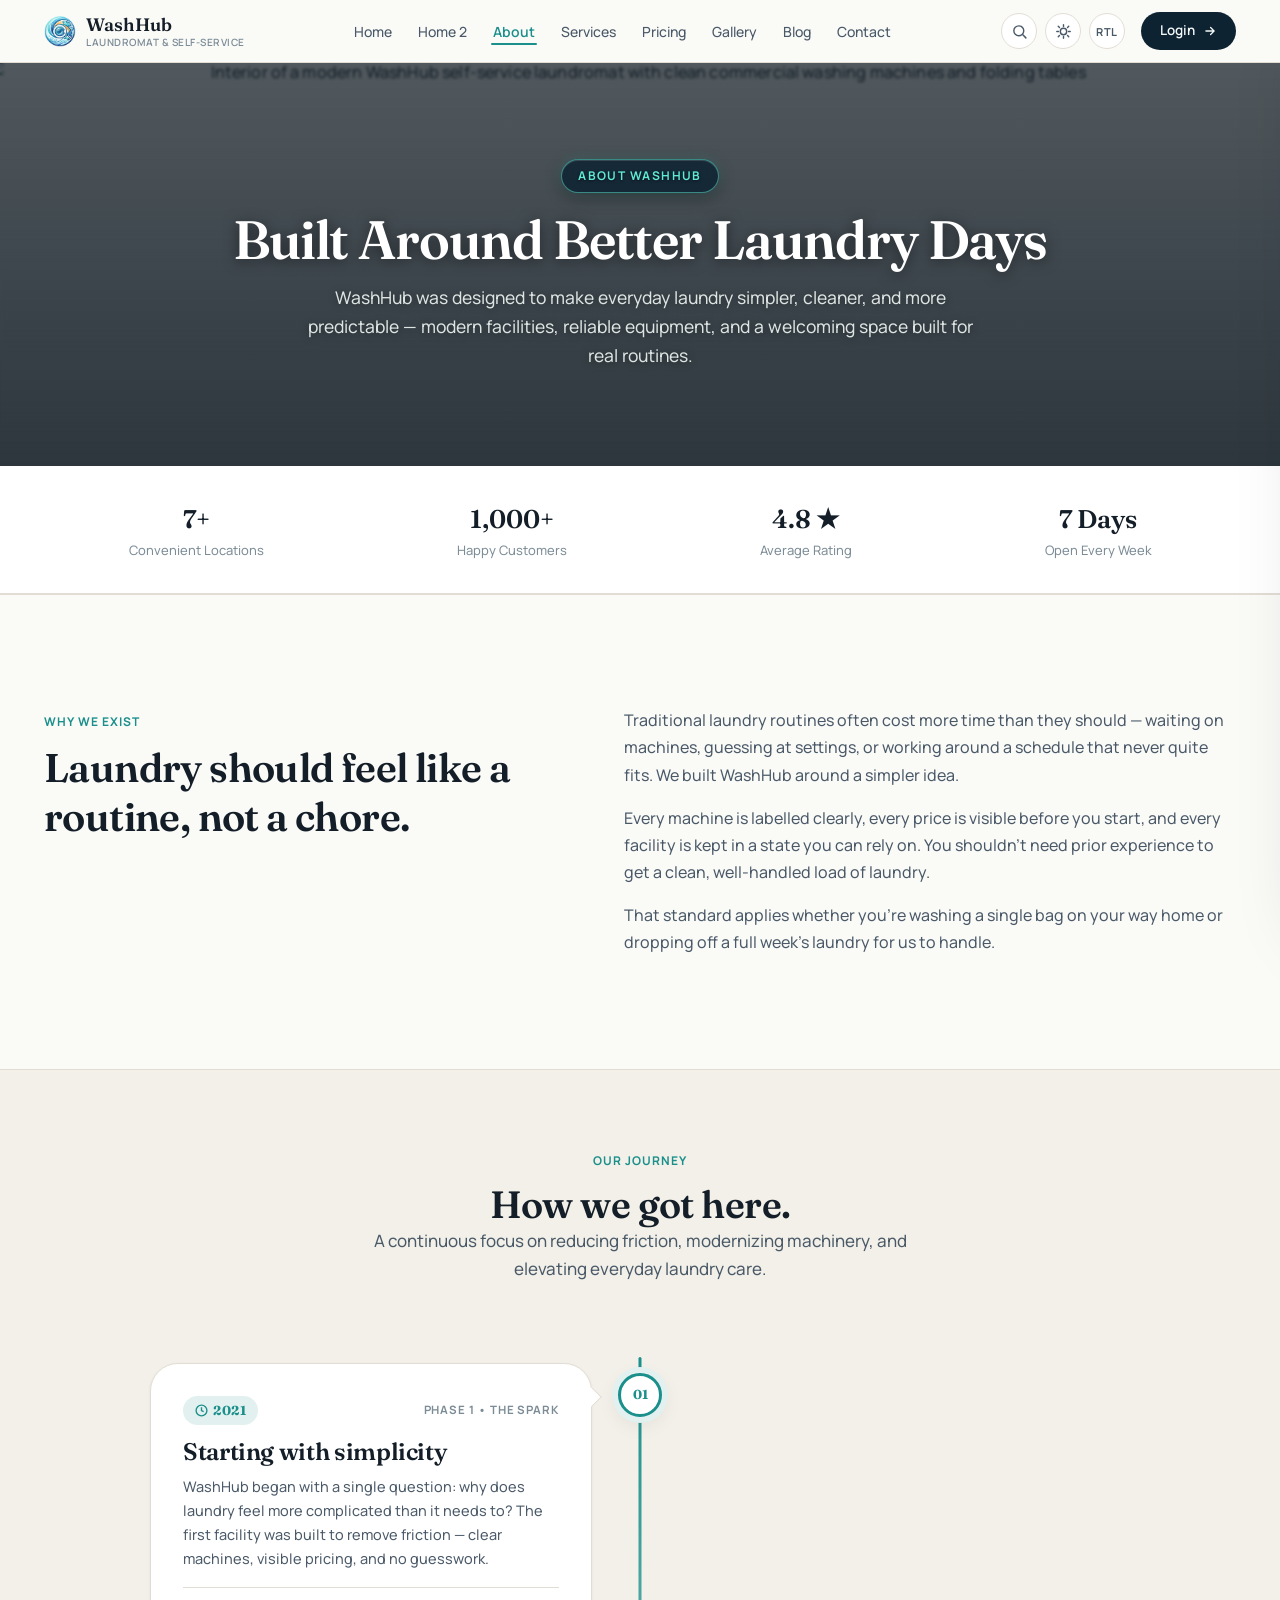
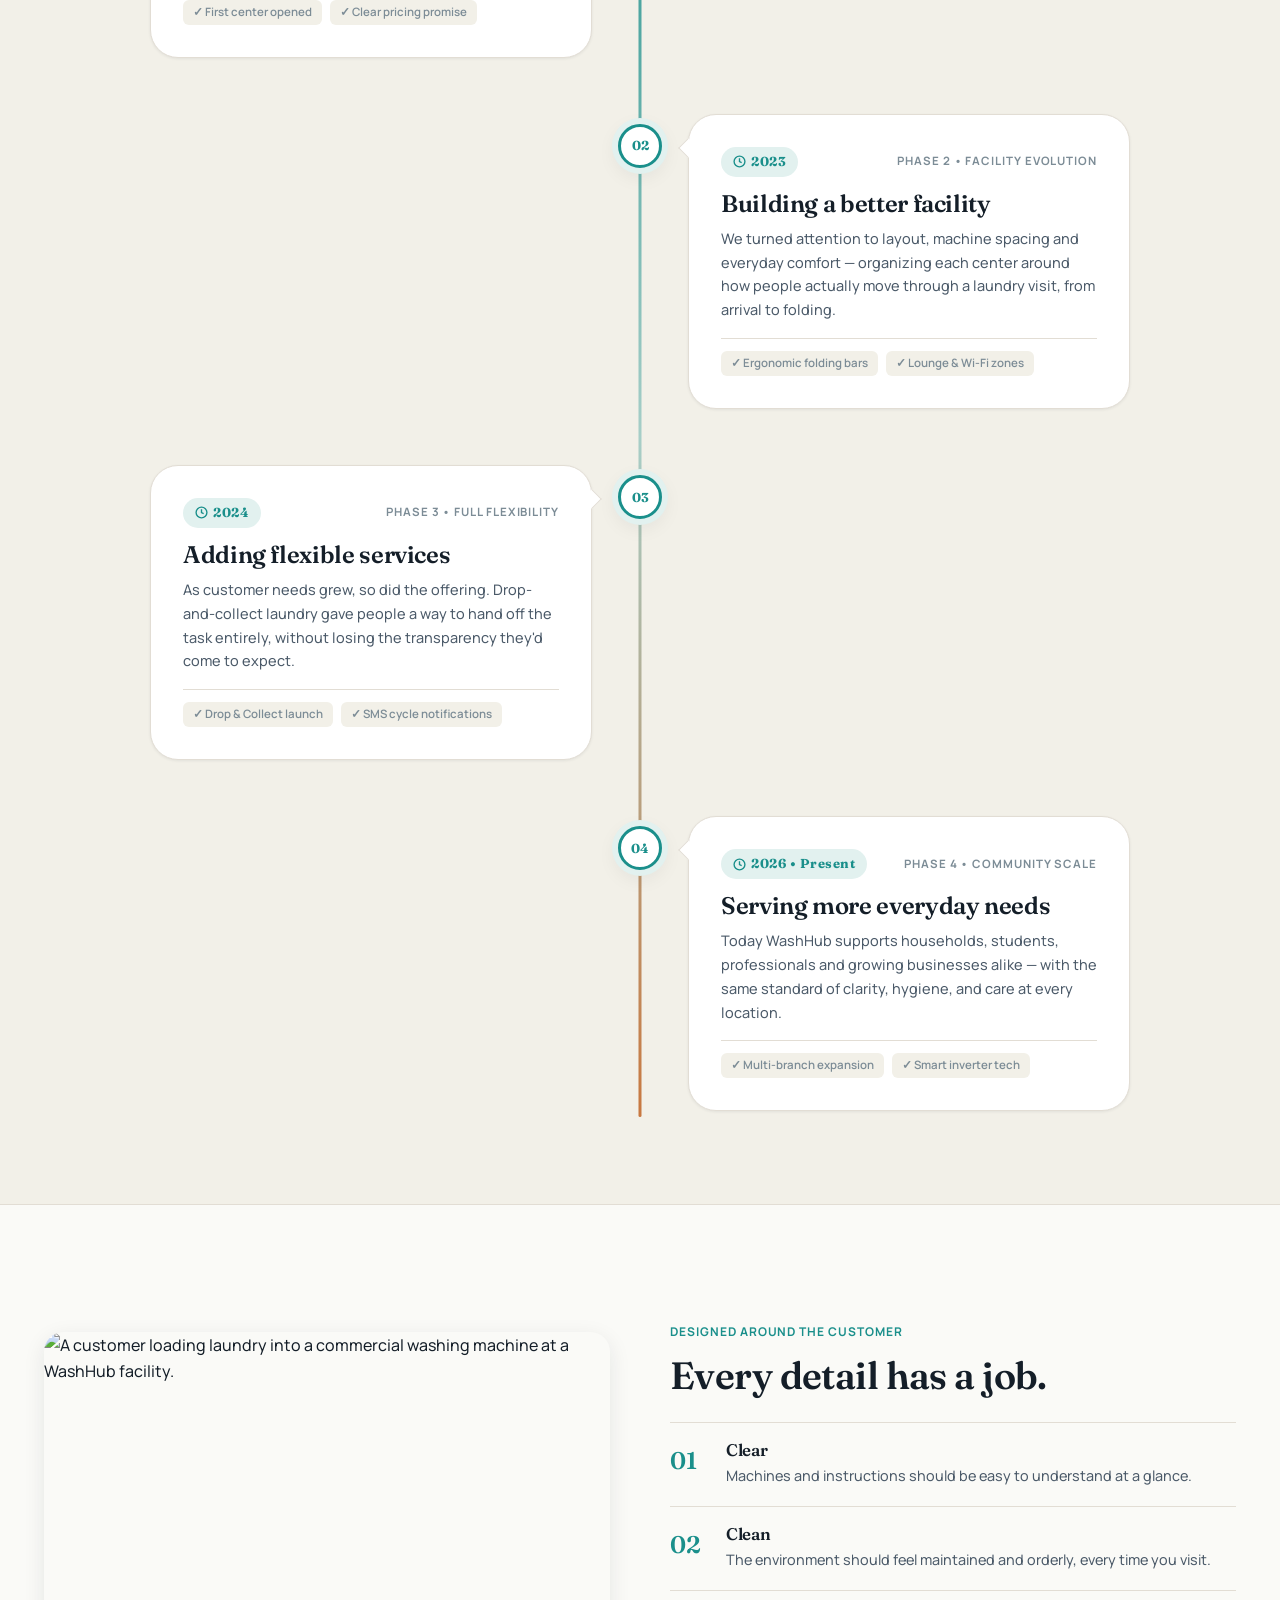
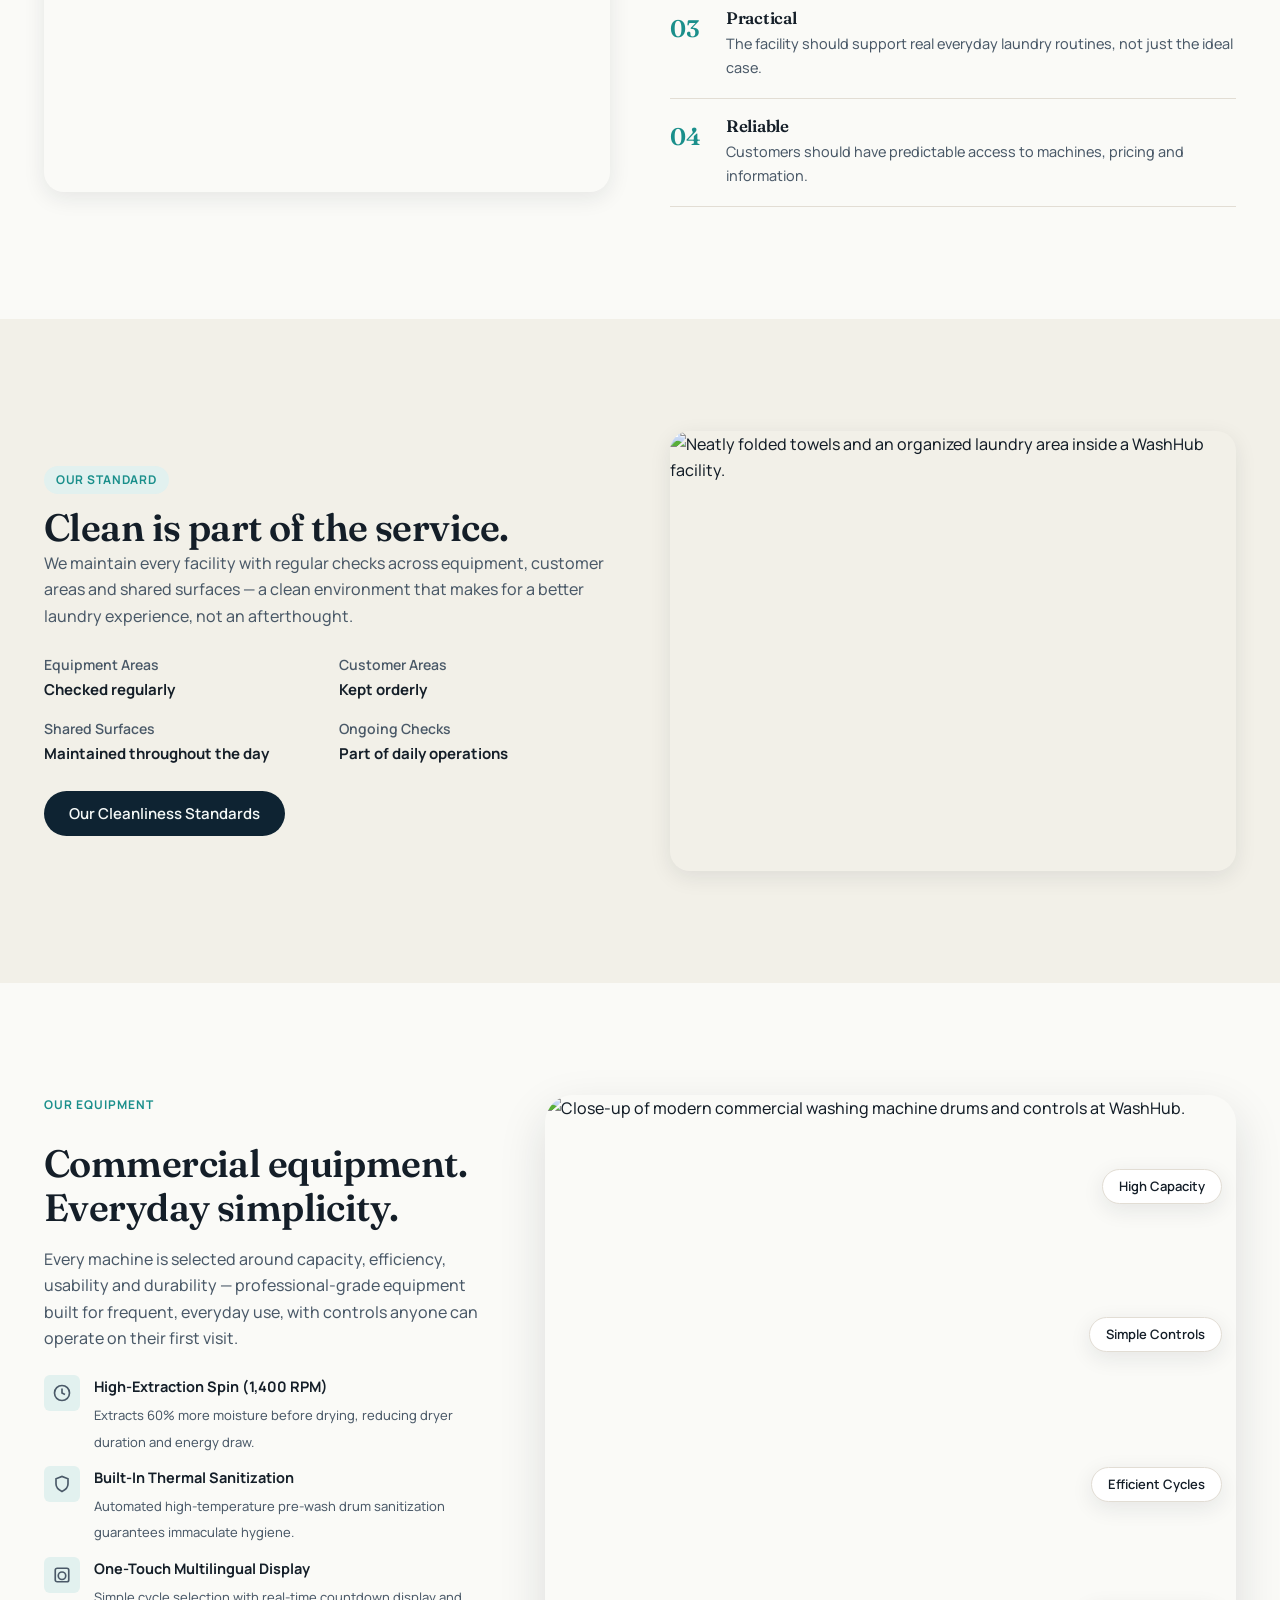
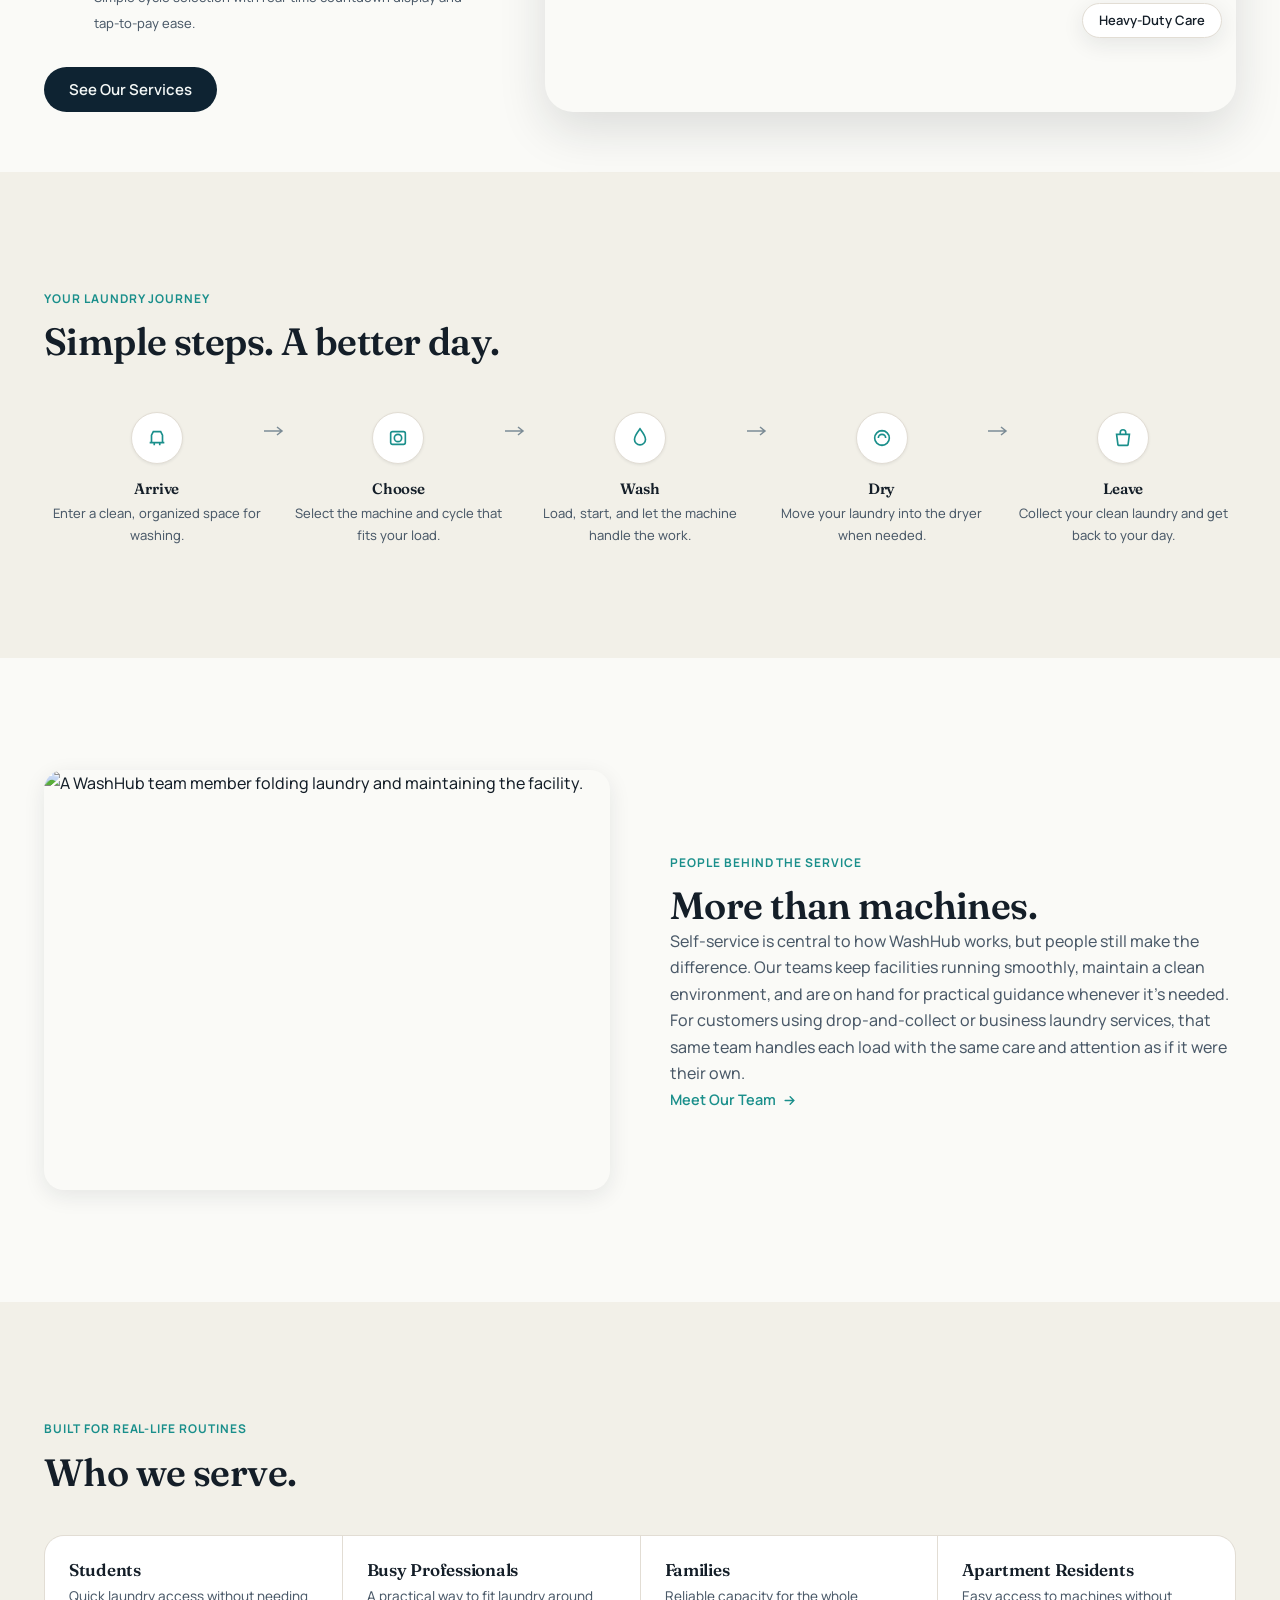
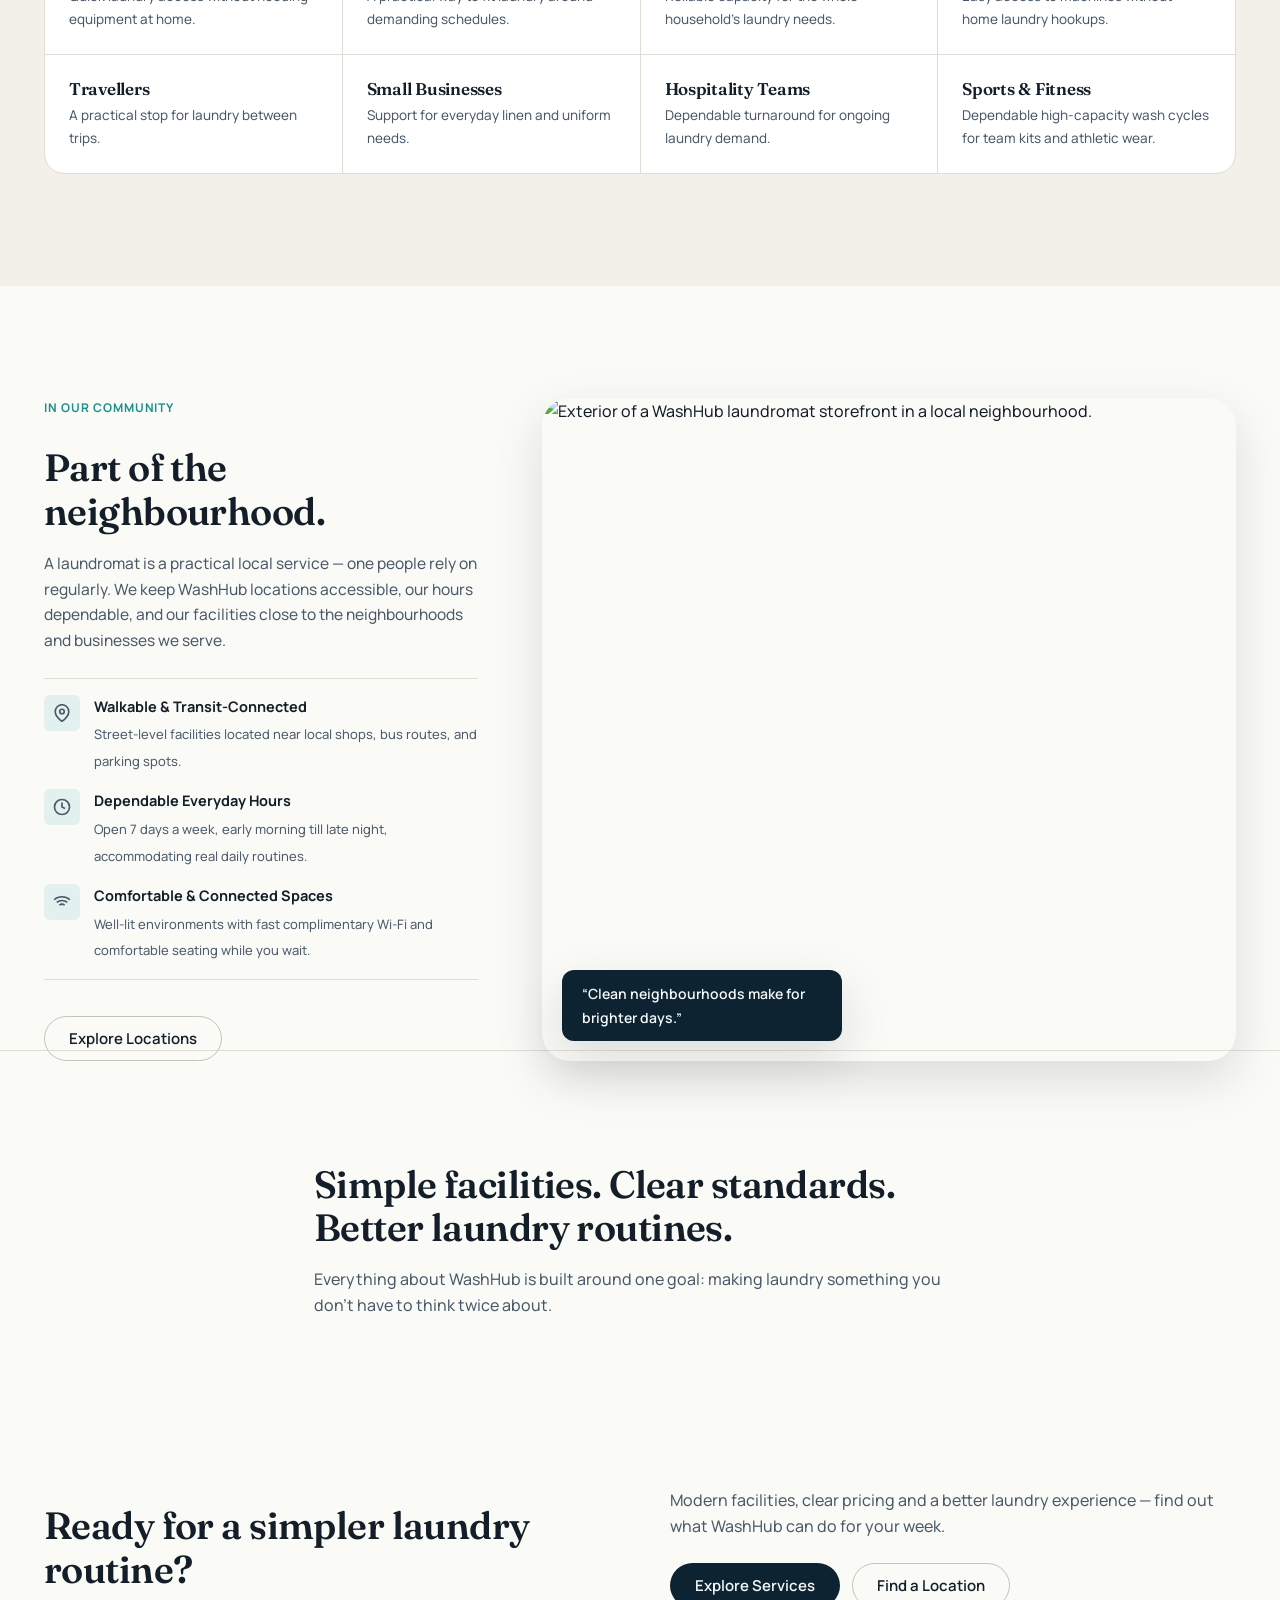
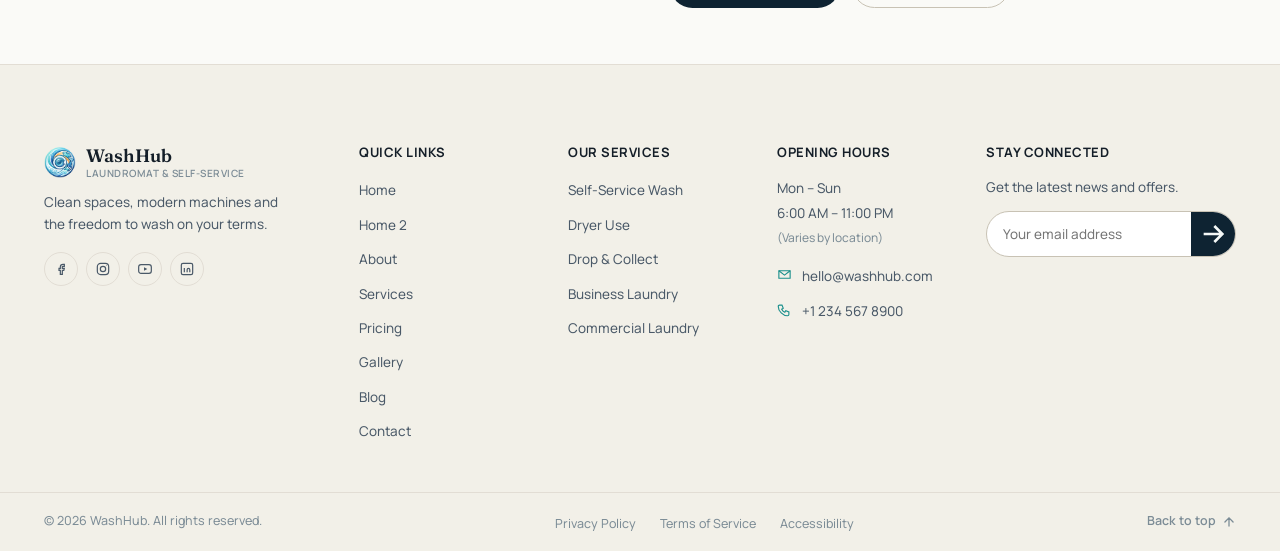
==== about.html @ 9988193b "feat: add custom brand logo, favicons, and local image assets" ====
<!DOCTYPE html>
<html lang="en" dir="ltr" data-theme="light">
<head>
<meta charset="UTF-8">
<meta name="viewport" content="width=device-width, initial-scale=1.0">
<title>About — WashHub Laundromat &amp; Self-Service Wash Center</title>
<meta name="description" content="WashHub is a modern self-service laundromat built around clean facilities, reliable equipment and everyday convenience. Learn how we operate and what to expect.">
<link rel="stylesheet" href="style.css">
<link rel="icon" type="image/png" href="Assets/logo.png">
<link rel="apple-touch-icon" href="Assets/logo.png">
</head>
<body>
<a class="skip-link" href="#main">Skip to content</a>

<!-- ============ HEADER ============ -->
<header class="site-header" id="siteHeader">
  <div class="container header-inner">
    <a href="index.html" class="brand" aria-label="WashHub home">
      <span class="brand-mark" aria-hidden="true">
        <img src="Assets/logo.png" alt="" width="32" height="32" class="brand-logo-img">
      </span>
      <span class="brand-text">
        <span class="brand-name">WashHub</span>
        <span class="brand-sub">LAUNDROMAT &amp; SELF-SERVICE</span>
      </span>
    </a>

    <nav class="primary-nav" id="primaryNav" aria-label="Primary navigation">
      <ul>
        <li><a href="index.html" class="nav-link">Home</a></li>
        <li><a href="home-2.html" class="nav-link">Home 2</a></li>
        <li><a href="about.html" class="nav-link is-active" aria-current="page">About</a></li>
        <li><a href="services.html" class="nav-link">Services</a></li>
        <li><a href="pricing.html" class="nav-link">Pricing</a></li>
        <li><a href="gallery.html" class="nav-link">Gallery</a></li>
        <li><a href="blog.html" class="nav-link">Blog</a></li>
        <li><a href="contact.html" class="nav-link">Contact</a></li>
      </ul>
    </nav>

    <div class="header-actions">
      <button class="icon-btn search-toggle" id="searchBtn" type="button" aria-label="Search WashHub">
        <svg width="17" height="17" viewBox="0 0 24 24" fill="none" stroke="currentColor" stroke-width="2" stroke-linecap="round"><circle cx="11" cy="11" r="7"/><path d="m21 21-4.3-4.3"/></svg>
      </button>
      <button class="icon-btn theme-toggle" id="themeToggle" type="button" aria-label="Switch to dark mode" aria-pressed="false">
        <svg class="icon-sun" width="17" height="17" viewBox="0 0 24 24" fill="none" stroke="currentColor" stroke-width="2" stroke-linecap="round"><circle cx="12" cy="12" r="4.5"/><path d="M12 2.5v2.4M12 19.1v2.4M4.6 4.6l1.7 1.7M17.7 17.7l1.7 1.7M2.5 12h2.4M19.1 12h2.4M4.6 19.4l1.7-1.7M17.7 6.3l1.7-1.7"/></svg>
        <svg class="icon-moon" width="17" height="17" viewBox="0 0 24 24" fill="none" stroke="currentColor" stroke-width="2" stroke-linecap="round"><path d="M20 14.5A8.5 8.5 0 1 1 9.5 4a7 7 0 0 0 10.5 10.5Z"/></svg>
      </button>
      <button class="icon-btn dir-toggle" id="dirToggle" type="button" aria-label="Switch to right-to-left layout">
        <span class="dir-toggle-label">RTL</span>
      </button>
      <a href="login.html" class="btn btn-primary btn-compact header-cta">
        Login
        <svg width="14" height="14" viewBox="0 0 24 24" fill="none" stroke="currentColor" stroke-width="2.2" stroke-linecap="round"><path d="M5 12h14M13 6l6 6-6 6"/></svg>
      </a>
      <button class="menu-btn" id="menuBtn" type="button" aria-label="Open navigation menu" aria-expanded="false" aria-controls="mobileNav">
        <span></span><span></span><span></span>
      </button>
    </div>
  </div>
</header>

<!-- ============ MOBILE NAV ============ -->
<div class="mobile-nav-scrim" id="mobileScrim" aria-hidden="true"></div>
<nav class="mobile-nav" id="mobileNav" aria-label="Mobile navigation" aria-hidden="true">
  <div class="mobile-nav-head">
    <span class="brand-name" style="font-family:var(--font-display);font-size:18px;">WashHub</span>
    <button class="icon-btn" id="mobileClose" aria-label="Close navigation menu">
      <svg width="18" height="18" viewBox="0 0 24 24" fill="none" stroke="currentColor" stroke-width="2" stroke-linecap="round"><path d="M6 6l12 12M18 6 6 18"/></svg>
    </button>
  </div>
  <ul>
    <li><a href="index.html">Home</a></li>
    <li><a href="home-2.html">Home 2</a></li>
    <li><a href="about.html" class="is-active" aria-current="page">About</a></li>
    <li><a href="services.html">Services</a></li>
    <li><a href="pricing.html">Pricing</a></li>
    <li><a href="gallery.html">Gallery</a></li>
    <li><a href="blog.html">Blog</a></li>
    <li><a href="contact.html">Contact</a></li>
  </ul>
  <div class="mobile-nav-foot">
    <div class="mobile-nav-foot-row">
      <button class="icon-btn theme-toggle" id="themeToggleMobile" type="button" aria-label="Toggle dark mode">
        <svg class="icon-sun" width="17" height="17" viewBox="0 0 24 24" fill="none" stroke="currentColor" stroke-width="2" stroke-linecap="round"><circle cx="12" cy="12" r="4.5"/><path d="M12 2.5v2.4M12 19.1v2.4M4.6 4.6l1.7 1.7M17.7 17.7l1.7 1.7M2.5 12h2.4M19.1 12h2.4M4.6 19.4l1.7-1.7M17.7 6.3l1.7-1.7"/></svg>
        <svg class="icon-moon" width="17" height="17" viewBox="0 0 24 24" fill="none" stroke="currentColor" stroke-width="2" stroke-linecap="round"><path d="M20 14.5A8.5 8.5 0 1 1 9.5 4a7 7 0 0 0 10.5 10.5Z"/></svg>
      </button>
      <button class="icon-btn dir-toggle" id="dirToggleMobile" type="button" aria-label="Toggle direction">
        <span class="dir-toggle-label">RTL</span>
      </button>
    </div>
    <a href="login.html" class="btn btn-primary" style="width:100%;justify-content:center;">Login</a>
  </div>
</nav>

<main id="main">

  <!-- ============ ABOUT HERO (UNIFIED) ============ -->
  <section class="page-hero-unified" aria-labelledby="aboutHeroTitle">
    <div class="page-hero-bg">
      <img
        class="page-hero-bg-img"
        src="https://images.unsplash.com/photo-1545173168-9f1947eebb7f?w=1600&q=85&auto=format&fit=crop"
        alt="Interior of a modern WashHub self-service laundromat with clean commercial washing machines and folding tables"
        width="1600" height="900"
        loading="eager"
      >
      <div class="page-hero-overlay"></div>
    </div>
    <div class="container page-hero-container">
      <div class="page-hero-content" data-reveal>
        <span class="page-hero-eyebrow">About WashHub</span>
        <h1 id="aboutHeroTitle" class="page-hero-title">Built Around Better Laundry Days</h1>
        <p class="page-hero-subtitle">WashHub was designed to make everyday laundry simpler, cleaner, and more predictable &mdash; modern facilities, reliable equipment, and a welcoming space built for real routines.</p>
      </div>
    </div>
  </section>

  <!-- ============ KEY STATS STRIP ============ -->
  <section class="section-sm" style="background:var(--bg-surface);border-block-end:1px solid var(--border-color);padding-block:var(--sp-6);">
    <div class="container">
      <div class="about-stats" style="border:none;padding:0;display:flex;justify-content:space-around;flex-wrap:wrap;gap:var(--sp-5);text-align:center;">
        <div><div class="stat-num">7+</div><div class="stat-label">Convenient Locations</div></div>
        <div><div class="stat-num">1,000+</div><div class="stat-label">Happy Customers</div></div>
        <div><div class="stat-num">4.8 ★</div><div class="stat-label">Average Rating</div></div>
        <div><div class="stat-num">7 Days</div><div class="stat-label">Open Every Week</div></div>
      </div>
    </div>
  </section>

  <!-- ============ 6. BRAND INTRODUCTION ============ -->
  <section class="section bordered-top">
    <div class="container intro-grid" data-reveal>
      <div>
        <p class="eyebrow">Why We Exist</p>
        <h2>Laundry should feel like a routine, not a chore.</h2>
      </div>
      <div class="intro-copy">
        <p>Traditional laundry routines often cost more time than they should &mdash; waiting on machines, guessing at settings, or working around a schedule that never quite fits. We built WashHub around a simpler idea.</p>
        <p>Every machine is labelled clearly, every price is visible before you start, and every facility is kept in a state you can rely on. You shouldn't need prior experience to get a clean, well-handled load of laundry.</p>
        <p>That standard applies whether you're washing a single bag on your way home or dropping off a full week's laundry for us to handle.</p>
      </div>
    </div>
  </section>

  <!-- ============ 7. BRAND STORY TIMELINE (VERTICAL ZIG-ZAG) ============ -->
  <section class="about-timeline-section" aria-labelledby="timelineHeading">
    <div class="container">
      <div data-reveal class="center">
        <p class="eyebrow" style="color:var(--accent-primary);">Our Journey</p>
        <h2 id="timelineHeading">How we got here.</h2>
        <p class="section-lede mx-auto" style="max-width:55ch;">A continuous focus on reducing friction, modernizing machinery, and elevating everyday laundry care.</p>
      </div>

      <div class="timeline-zigzag-wrap" data-reveal>
        <div class="timeline-zigzag-spine" aria-hidden="true"></div>

        <ul class="timeline-zigzag-list">
          <!-- Milestone 1 (Left on desktop) -->
          <li class="timeline-zigzag-item">
            <span class="timeline-zigzag-node" aria-hidden="true">01</span>
            <article class="timeline-zigzag-card">
              <div class="timeline-card-meta">
                <span class="timeline-year-badge">
                  <svg width="13" height="13" viewBox="0 0 24 24" fill="none" stroke="currentColor" stroke-width="2.5"><circle cx="12" cy="12" r="10"/><polyline points="12 6 12 12 16 14"/></svg>
                  2021
                </span>
                <span class="timeline-phase-label">Phase 1 &bull; The Spark</span>
              </div>
              <h3>Starting with simplicity</h3>
              <p>WashHub began with a single question: why does laundry feel more complicated than it needs to? The first facility was built to remove friction &mdash; clear machines, visible pricing, and no guesswork.</p>
              <div class="timeline-card-highlights">
                <span class="timeline-tag-pill">&check; First center opened</span>
                <span class="timeline-tag-pill">&check; Clear pricing promise</span>
              </div>
            </article>
          </li>

          <!-- Milestone 2 (Right on desktop) -->
          <li class="timeline-zigzag-item">
            <span class="timeline-zigzag-node" aria-hidden="true">02</span>
            <article class="timeline-zigzag-card">
              <div class="timeline-card-meta">
                <span class="timeline-year-badge">
                  <svg width="13" height="13" viewBox="0 0 24 24" fill="none" stroke="currentColor" stroke-width="2.5"><circle cx="12" cy="12" r="10"/><polyline points="12 6 12 12 16 14"/></svg>
                  2023
                </span>
                <span class="timeline-phase-label">Phase 2 &bull; Facility Evolution</span>
              </div>
              <h3>Building a better facility</h3>
              <p>We turned attention to layout, machine spacing and everyday comfort &mdash; organizing each center around how people actually move through a laundry visit, from arrival to folding.</p>
              <div class="timeline-card-highlights">
                <span class="timeline-tag-pill">&check; Ergonomic folding bars</span>
                <span class="timeline-tag-pill">&check; Lounge &amp; Wi-Fi zones</span>
              </div>
            </article>
          </li>

          <!-- Milestone 3 (Left on desktop) -->
          <li class="timeline-zigzag-item">
            <span class="timeline-zigzag-node" aria-hidden="true">03</span>
            <article class="timeline-zigzag-card">
              <div class="timeline-card-meta">
                <span class="timeline-year-badge">
                  <svg width="13" height="13" viewBox="0 0 24 24" fill="none" stroke="currentColor" stroke-width="2.5"><circle cx="12" cy="12" r="10"/><polyline points="12 6 12 12 16 14"/></svg>
                  2024
                </span>
                <span class="timeline-phase-label">Phase 3 &bull; Full Flexibility</span>
              </div>
              <h3>Adding flexible services</h3>
              <p>As customer needs grew, so did the offering. Drop-and-collect laundry gave people a way to hand off the task entirely, without losing the transparency they'd come to expect.</p>
              <div class="timeline-card-highlights">
                <span class="timeline-tag-pill">&check; Drop &amp; Collect launch</span>
                <span class="timeline-tag-pill">&check; SMS cycle notifications</span>
              </div>
            </article>
          </li>

          <!-- Milestone 4 (Right on desktop) -->
          <li class="timeline-zigzag-item">
            <span class="timeline-zigzag-node" aria-hidden="true">04</span>
            <article class="timeline-zigzag-card">
              <div class="timeline-card-meta">
                <span class="timeline-year-badge">
                  <svg width="13" height="13" viewBox="0 0 24 24" fill="none" stroke="currentColor" stroke-width="2.5"><circle cx="12" cy="12" r="10"/><polyline points="12 6 12 12 16 14"/></svg>
                  2026 &bull; Present
                </span>
                <span class="timeline-phase-label">Phase 4 &bull; Community Scale</span>
              </div>
              <h3>Serving more everyday needs</h3>
              <p>Today WashHub supports households, students, professionals and growing businesses alike &mdash; with the same standard of clarity, hygiene, and care at every location.</p>
              <div class="timeline-card-highlights">
                <span class="timeline-tag-pill">&check; Multi-branch expansion</span>
                <span class="timeline-tag-pill">&check; Smart inverter tech</span>
              </div>
            </article>
          </li>
        </ul>
      </div>
    </div>
  </section>

  <!-- ============ 8. DESIGNED AROUND THE CUSTOMER ============ -->
  <section class="section">
    <div class="container split-60-40" data-reveal>
      <img
        src="https://images.unsplash.com/photo-1582735689369-4fe89db7114c?w=1000&q=80&auto=format&fit=crop"
        alt="A customer loading laundry into a commercial washing machine at a WashHub facility."
        width="1000" height="900"
        loading="lazy"
      >
      <div>
        <p class="eyebrow">Designed Around the Customer</p>
        <h2>Every detail has a job.</h2>
        <div class="principle-list">
          <div class="principle-row">
            <span class="principle-num">01</span>
            <div class="principle-text"><h4>Clear</h4><p>Machines and instructions should be easy to understand at a glance.</p></div>
          </div>
          <div class="principle-row">
            <span class="principle-num">02</span>
            <div class="principle-text"><h4>Clean</h4><p>The environment should feel maintained and orderly, every time you visit.</p></div>
          </div>
          <div class="principle-row">
            <span class="principle-num">03</span>
            <div class="principle-text"><h4>Practical</h4><p>The facility should support real everyday laundry routines, not just the ideal case.</p></div>
          </div>
          <div class="principle-row">
            <span class="principle-num">04</span>
            <div class="principle-text"><h4>Reliable</h4><p>Customers should have predictable access to machines, pricing and information.</p></div>
          </div>
        </div>
      </div>
    </div>
  </section>

  <!-- ============ 9. CLEANLINESS STANDARD ============ -->
  <section class="section bg-secondary">
    <div class="container standard-layout" data-reveal>
      <div>
        <span class="standard-tag">Our Standard</span>
        <h2>Clean is part of the service.</h2>
        <p>We maintain every facility with regular checks across equipment, customer areas and shared surfaces &mdash; a clean environment that makes for a better laundry experience, not an afterthought.</p>
        <dl class="standard-grid">
          <div><dt>Equipment Areas</dt><dd>Checked regularly</dd></div>
          <div><dt>Customer Areas</dt><dd>Kept orderly</dd></div>
          <div><dt>Shared Surfaces</dt><dd>Maintained throughout the day</dd></div>
          <div><dt>Ongoing Checks</dt><dd>Part of daily operations</dd></div>
        </dl>
        <a href="#services" class="btn btn-primary" style="margin-block-start:24px;">Our Cleanliness Standards</a>
      </div>
      <img
        src="https://images.unsplash.com/photo-1610557892470-55d9e80c0bce?w=1000&q=80&auto=format&fit=crop"
        alt="Neatly folded towels and an organized laundry area inside a WashHub facility."
        width="1000" height="900"
        loading="lazy"
      >
    </div>
  </section>

  <!-- ============ 10. EQUIPMENT PHILOSOPHY ============ -->
  <section class="section equipment-section">
    <div class="container equipment-grid" data-reveal>
      <div class="equipment-copy">
        <p class="eyebrow">Our Equipment</p>
        <h2>Commercial equipment. Everyday simplicity.</h2>
        <p>Every machine is selected around capacity, efficiency, usability and durability &mdash; professional-grade equipment built for frequent, everyday use, with controls anyone can operate on their first visit.</p>
        
        <div class="equipment-features-list">
          <div class="equipment-feature-item">
            <span class="equipment-feat-icon" aria-hidden="true">
              <svg width="18" height="18" viewBox="0 0 24 24" fill="none" stroke="currentColor" stroke-width="2.2"><circle cx="12" cy="12" r="10"/><polyline points="12 6 12 12 16 14"/></svg>
            </span>
            <div>
              <strong>High-Extraction Spin (1,400 RPM)</strong>
              <span>Extracts 60% more moisture before drying, reducing dryer duration and energy draw.</span>
            </div>
          </div>
          <div class="equipment-feature-item">
            <span class="equipment-feat-icon" aria-hidden="true">
              <svg width="18" height="18" viewBox="0 0 24 24" fill="none" stroke="currentColor" stroke-width="2.2"><path d="M12 22s8-4 8-10V5l-8-3-8 3v7c0 6 8 10 8 10z"/></svg>
            </span>
            <div>
              <strong>Built-In Thermal Sanitization</strong>
              <span>Automated high-temperature pre-wash drum sanitization guarantees immaculate hygiene.</span>
            </div>
          </div>
          <div class="equipment-feature-item">
            <span class="equipment-feat-icon" aria-hidden="true">
              <svg width="18" height="18" viewBox="0 0 24 24" fill="none" stroke="currentColor" stroke-width="2.2"><rect x="3" y="3" width="18" height="18" rx="2.5"/><circle cx="12" cy="13" r="5"/></svg>
            </span>
            <div>
              <strong>One-Touch Multilingual Display</strong>
              <span>Simple cycle selection with real-time countdown display and tap-to-pay ease.</span>
            </div>
          </div>
        </div>

        <div style="margin-block-start:var(--sp-2);">
          <a href="services.html" class="btn btn-primary">See Our Services</a>
        </div>
      </div>
      <div class="equipment-media">
        <img
          src="https://images.unsplash.com/photo-1545173168-9f1947eebb7f?w=1100&q=85&auto=format&fit=crop"
          alt="Close-up of modern commercial washing machine drums and controls at WashHub."
          width="1100" height="900"
          loading="lazy"
        >
        <span class="annotation annotation-1">High Capacity</span>
        <span class="annotation annotation-2">Simple Controls</span>
        <span class="annotation annotation-3">Efficient Cycles</span>
        <span class="annotation annotation-4">Heavy-Duty Care</span>
      </div>
    </div>
  </section>

  <!-- ============ 11. CUSTOMER EXPERIENCE JOURNEY ============ -->
  <section class="section bg-secondary">
    <div class="container" data-reveal>
      <p class="eyebrow">Your Laundry Journey</p>
      <h2>Simple steps. A better day.</h2>
      <div class="journey-track">
        <div class="journey-step">
          <span class="journey-icon"><svg viewBox="0 0 24 24" fill="none" stroke="currentColor" stroke-width="1.8"><path d="M4 17h16M6 17V9l2-4h8l2 4v8M9 17v3M15 17v3"/></svg></span>
          <h4>Arrive</h4>
          <p>Enter a clean, organized space for washing.</p>
          <svg class="journey-arrow" width="20" height="10" viewBox="0 0 20 10" fill="none" stroke="currentColor" stroke-width="1.5"><path d="M0 5h18M13 1l5 4-5 4"/></svg>
        </div>
        <div class="journey-step">
          <span class="journey-icon"><svg viewBox="0 0 24 24" fill="none" stroke="currentColor" stroke-width="1.8"><rect x="4" y="5" width="16" height="14" rx="2"/><circle cx="12" cy="12" r="4"/></svg></span>
          <h4>Choose</h4>
          <p>Select the machine and cycle that fits your load.</p>
          <svg class="journey-arrow" width="20" height="10" viewBox="0 0 20 10" fill="none" stroke="currentColor" stroke-width="1.5"><path d="M0 5h18M13 1l5 4-5 4"/></svg>
        </div>
        <div class="journey-step">
          <span class="journey-icon"><svg viewBox="0 0 24 24" fill="none" stroke="currentColor" stroke-width="1.8"><path d="M12 2c3 4 6 7.5 6 11.5A6 6 0 0 1 6 13.5C6 9.5 9 6 12 2Z"/></svg></span>
          <h4>Wash</h4>
          <p>Load, start, and let the machine handle the work.</p>
          <svg class="journey-arrow" width="20" height="10" viewBox="0 0 20 10" fill="none" stroke="currentColor" stroke-width="1.5"><path d="M0 5h18M13 1l5 4-5 4"/></svg>
        </div>
        <div class="journey-step">
          <span class="journey-icon"><svg viewBox="0 0 24 24" fill="none" stroke="currentColor" stroke-width="1.8"><circle cx="12" cy="12" r="8"/><path d="M8 12a4 4 0 0 1 8 0M12 4v1M12 19v1"/></svg></span>
          <h4>Dry</h4>
          <p>Move your laundry into the dryer when needed.</p>
          <svg class="journey-arrow" width="20" height="10" viewBox="0 0 20 10" fill="none" stroke="currentColor" stroke-width="1.5"><path d="M0 5h18M13 1l5 4-5 4"/></svg>
        </div>
        <div class="journey-step">
          <span class="journey-icon"><svg viewBox="0 0 24 24" fill="none" stroke="currentColor" stroke-width="1.8"><path d="M5 8h14l-1.5 11.5a1 1 0 0 1-1 .5H7.5a1 1 0 0 1-1-.5L5 8Z"/><path d="M9 8V6a3 3 0 0 1 6 0v2"/></svg></span>
          <h4>Leave</h4>
          <p>Collect your clean laundry and get back to your day.</p>
        </div>
      </div>
    </div>
  </section>

  <!-- ============ 12. PEOPLE / HUMAN SIDE ============ -->
  <section class="section">
    <div class="container human-grid" data-reveal>
      <img
        src="https://images.unsplash.com/photo-1521791136064-7986c2920216?w=1000&q=80&auto=format&fit=crop"
        alt="A WashHub team member folding laundry and maintaining the facility."
        width="1000" height="900"
        loading="lazy"
      >
      <div>
        <p class="eyebrow">People Behind the Service</p>
        <h2>More than machines.</h2>
        <p>Self-service is central to how WashHub works, but people still make the difference. Our teams keep facilities running smoothly, maintain a clean environment, and are on hand for practical guidance whenever it's needed.</p>
        <p>For customers using drop-and-collect or business laundry services, that same team handles each load with the same care and attention as if it were their own.</p>
        <a href="#team" class="link-text">Meet Our Team
          <svg width="15" height="15" viewBox="0 0 24 24" fill="none" stroke="currentColor" stroke-width="2.2" stroke-linecap="round"><path d="M5 12h14M13 6l6 6-6 6"/></svg>
        </a>
      </div>
    </div>
  </section>

  <!-- ============ 13. WHO WE SERVE ============ -->
  <section class="section bg-secondary">
    <div class="container" data-reveal>
      <p class="eyebrow">Built for Real-Life Routines</p>
      <h2>Who we serve.</h2>
      <div class="audience-list">
        <div class="audience-item"><h3>Students</h3><p>Quick laundry access without needing equipment at home.</p></div>
        <div class="audience-item"><h3>Busy Professionals</h3><p>A practical way to fit laundry around demanding schedules.</p></div>
        <div class="audience-item"><h3>Families</h3><p>Reliable capacity for the whole household's laundry needs.</p></div>
        <div class="audience-item"><h3>Apartment Residents</h3><p>Easy access to machines without home laundry hookups.</p></div>
        <div class="audience-item"><h3>Travellers</h3><p>A practical stop for laundry between trips.</p></div>
        <div class="audience-item"><h3>Small Businesses</h3><p>Support for everyday linen and uniform needs.</p></div>
        <div class="audience-item"><h3>Hospitality Teams</h3><p>Dependable turnaround for ongoing laundry demand.</p></div>
        <div class="audience-item"><h3>Sports &amp; Fitness</h3><p>Dependable high-capacity wash cycles for team kits and athletic wear.</p></div>
      </div>
    </div>
  </section>

  <!-- ============ 14. COMMUNITY / LOCAL PRESENCE ============ -->
  <section class="section community-section">
    <div class="container community-grid" data-reveal>
      <div class="community-copy">
        <p class="eyebrow">In Our Community</p>
        <h2>Part of the neighbourhood.</h2>
        <p>A laundromat is a practical local service &mdash; one people rely on regularly. We keep WashHub locations accessible, our hours dependable, and our facilities close to the neighbourhoods and businesses we serve.</p>

        <div class="community-features-list">
          <div class="community-feature-item">
            <span class="community-feat-icon" aria-hidden="true">
              <svg width="18" height="18" viewBox="0 0 24 24" fill="none" stroke="currentColor" stroke-width="2.2"><path d="M21 10c0 7-9 13-9 13s-9-6-9-13a9 9 0 0 1 18 0z"/><circle cx="12" cy="10" r="3"/></svg>
            </span>
            <div>
              <strong>Walkable &amp; Transit-Connected</strong>
              <span>Street-level facilities located near local shops, bus routes, and parking spots.</span>
            </div>
          </div>
          <div class="community-feature-item">
            <span class="community-feat-icon" aria-hidden="true">
              <svg width="18" height="18" viewBox="0 0 24 24" fill="none" stroke="currentColor" stroke-width="2.2"><circle cx="12" cy="12" r="10"/><polyline points="12 6 12 12 16 14"/></svg>
            </span>
            <div>
              <strong>Dependable Everyday Hours</strong>
              <span>Open 7 days a week, early morning till late night, accommodating real daily routines.</span>
            </div>
          </div>
          <div class="community-feature-item">
            <span class="community-feat-icon" aria-hidden="true">
              <svg width="18" height="18" viewBox="0 0 24 24" fill="none" stroke="currentColor" stroke-width="2.2"><path d="M5 12.55a11 11 0 0 1 14.08 0M1.42 9a16 16 0 0 1 21.16 0M8.53 16.11a6 6 0 0 1 6.95 0M12 20h.01"/></svg>
            </span>
            <div>
              <strong>Comfortable &amp; Connected Spaces</strong>
              <span>Well-lit environments with fast complimentary Wi-Fi and comfortable seating while you wait.</span>
            </div>
          </div>
        </div>

        <div style="margin-block-start:var(--sp-2);">
          <a href="#locations" class="btn btn-secondary">Explore Locations</a>
        </div>
      </div>
      <div class="community-media">
        <img
          src="https://images.unsplash.com/photo-1513694203232-719a280e022f?w=900&q=80&auto=format&fit=crop"
          alt="Exterior of a WashHub laundromat storefront in a local neighbourhood."
          width="900" height="700"
          loading="lazy"
        >
        <div class="community-quote">&ldquo;Clean neighbourhoods make for brighter days.&rdquo;</div>
      </div>
    </div>
  </section>

  <!-- ============ 15. TRUST STATEMENT ============ -->
  <section class="section bordered-top">
    <div class="container trust-statement" data-reveal>
      <h2>Simple facilities. Clear standards. Better laundry routines.</h2>
      <p>Everything about WashHub is built around one goal: making laundry something you don't have to think twice about.</p>
    </div>
  </section>

  <!-- ============ 16. FINAL CTA ============ -->
  <section class="section-tight">
    <div class="container">
      <div class="about-final-cta" data-reveal>
        <div>
          <h2>Ready for a simpler laundry routine?</h2>
        </div>
        <div>
          <p>Modern facilities, clear pricing and a better laundry experience &mdash; find out what WashHub can do for your week.</p>
          <div class="final-cta-actions">
            <a href="#services" class="btn btn-primary">Explore Services</a>
            <a href="#locations" class="btn btn-secondary">Find a Location</a>
          </div>
        </div>
      </div>
    </div>
  </section>

</main>

<!-- ============ FOOTER ============ -->
<footer class="site-footer" role="contentinfo">
  <div class="container footer-grid">
    <div class="footer-brand">
      <a href="index.html" class="brand" aria-label="WashHub home">
        <span class="brand-mark" aria-hidden="true">
          <img src="Assets/logo.png" alt="" width="32" height="32" class="brand-logo-img">
        </span>
        <span class="brand-text">
          <span class="brand-name">WashHub</span>
          <span class="brand-sub">LAUNDROMAT &amp; SELF-SERVICE</span>
        </span>
      </a>
      <p>Clean spaces, modern machines and the freedom to wash on your terms.</p>
      <ul class="social-links" aria-label="Social media">
        <li><a href="#" aria-label="WashHub on Facebook"><svg width="16" height="16" viewBox="0 0 24 24" fill="none" stroke="currentColor" stroke-width="1.8"><path d="M15 8h2V5h-2a4 4 0 0 0-4 4v2H9v3h2v6h3v-6h2.2l.8-3H14v-1.5A1 1 0 0 1 15 8Z"/></svg></a></li>
        <li><a href="#" aria-label="WashHub on Instagram"><svg width="16" height="16" viewBox="0 0 24 24" fill="none" stroke="currentColor" stroke-width="1.8"><rect x="3.5" y="3.5" width="17" height="17" rx="5"/><circle cx="12" cy="12" r="4"/><circle cx="17" cy="7" r=".6" fill="currentColor" stroke="none"/></svg></a></li>
        <li><a href="#" aria-label="WashHub on YouTube"><svg width="16" height="16" viewBox="0 0 24 24" fill="none" stroke="currentColor" stroke-width="1.8"><rect x="2.5" y="5.5" width="19" height="13" rx="3.5"/><path d="m10.5 9.5 5 2.5-5 2.5Z" fill="currentColor" stroke="none"/></svg></a></li>
        <li><a href="#" aria-label="WashHub on LinkedIn"><svg width="16" height="16" viewBox="0 0 24 24" fill="none" stroke="currentColor" stroke-width="1.8"><rect x="3.5" y="3.5" width="17" height="17" rx="2.5"/><path d="M8 10.5V17M8 7.2v.1M12.2 17v-4a2 2 0 0 1 4 0v4"/></svg></a></li>
      </ul>
    </div>

    <nav class="footer-col" aria-label="Quick links">
      <h4>Quick Links</h4>
      <ul>
        <li><a href="index.html">Home</a></li>
        <li><a href="home-2.html">Home 2</a></li>
        <li><a href="about.html">About</a></li>
        <li><a href="services.html">Services</a></li>
        <li><a href="pricing.html">Pricing</a></li>
        <li><a href="gallery.html">Gallery</a></li>
        <li><a href="blog.html">Blog</a></li>
        <li><a href="contact.html">Contact</a></li>
      </ul>
    </nav>

    <nav class="footer-col" aria-label="Our services">
      <h4>Our Services</h4>
      <ul>
        <li><a href="#">Self-Service Wash</a></li>
        <li><a href="#">Dryer Use</a></li>
        <li><a href="#">Drop &amp; Collect</a></li>
        <li><a href="#">Business Laundry</a></li>
        <li><a href="#">Commercial Laundry</a></li>
      </ul>
    </nav>

    <div class="footer-col">
      <h4>Opening Hours</h4>
      <p class="hours">Mon &ndash; Sun<br>6:00 AM &ndash; 11:00 PM<br><span>(Varies by location)</span></p>
      <div class="footer-contact-item" style="margin-block-start:var(--sp-4);">
        <svg viewBox="0 0 24 24" fill="none" stroke="currentColor" stroke-width="1.8" aria-hidden="true"><path d="M3 6h18v12H3z"/><path d="m3 6 9 7 9-7"/></svg>
        <span>hello@washhub.com</span>
      </div>
      <div class="footer-contact-item">
        <svg viewBox="0 0 24 24" fill="none" stroke="currentColor" stroke-width="1.8" aria-hidden="true"><path d="M4 5h4l2 5-2.5 1.5a11 11 0 0 0 5 5L14 14l5 2v4a2 2 0 0 1-2 2C9.5 22 2 14.5 2 7a2 2 0 0 1 2-2Z"/></svg>
        <span>+1 234 567 8900</span>
      </div>
    </div>

    <div class="footer-col footer-newsletter">
      <h4>Stay Connected</h4>
      <p style="font-size:13.5px;color:var(--text-secondary);">Get the latest news and offers.</p>
      <form class="newsletter-form" aria-label="Newsletter signup" novalidate>
        <label class="sr-only" for="aboutNewsletterEmail">Email address</label>
        <input id="aboutNewsletterEmail" type="email" placeholder="Your email address" required autocomplete="email">
        <button type="submit" aria-label="Subscribe to newsletter">
          <svg viewBox="0 0 24 24" fill="none" stroke="currentColor" stroke-width="2"><path d="M5 12h14M13 6l6 6-6 6"/></svg>
        </button>
      </form>
      <p class="newsletter-status" role="status" aria-live="polite"></p>
    </div>
  </div>

  <hr class="footer-divider">
  <div class="footer-bottom">
    <div class="container footer-bottom-inner">
      <p>&copy; 2026 WashHub. All rights reserved.</p>
      <ul>
        <li><a href="#">Privacy Policy</a></li>
        <li><a href="#">Terms of Service</a></li>
        <li><a href="#">Accessibility</a></li>
      </ul>
      <a href="#" class="back-to-top" aria-label="Back to top of page">
        Back to top
        <svg width="14" height="14" viewBox="0 0 24 24" fill="none" stroke="currentColor" stroke-width="2.2" stroke-linecap="round"><path d="M12 19V5M5 12l7-7 7 7"/></svg>
      </a>
    </div>
  </div>
</footer>

<!-- ============ INTERACTIVE SEARCH MODAL ============ -->
<div class="search-modal" id="searchModal" role="dialog" aria-modal="true" aria-label="Search WashHub" hidden>
  <div class="search-modal-backdrop" id="searchBackdrop"></div>
  <div class="search-modal-container">
    <div class="search-modal-box">
      <div class="search-input-header">
        <svg class="search-input-icon" width="20" height="20" viewBox="0 0 24 24" fill="none" stroke="currentColor" stroke-width="2" stroke-linecap="round" aria-hidden="true"><circle cx="11" cy="11" r="7"/><path d="m21 21-4.3-4.3"/></svg>
        <input type="search" id="siteSearchInput" class="site-search-input" placeholder="Search machines, pricing, locations, drop & collect..." autocomplete="off">
        <button type="button" class="search-modal-close" id="searchCloseBtn" aria-label="Close search dialog">
          <svg width="18" height="18" viewBox="0 0 24 24" fill="none" stroke="currentColor" stroke-width="2" stroke-linecap="round"><path d="M6 6l12 12M18 6 6 18"/></svg>
        </button>
      </div>

      <div class="search-quick-tags">
        <span class="search-quick-label">Popular:</span>
        <button type="button" class="search-tag-chip" data-search-term="machines">Check Machines</button>
        <button type="button" class="search-tag-chip" data-search-term="pricing">View Pricing</button>
        <button type="button" class="search-tag-chip" data-search-term="downtown">Downtown Center</button>
        <button type="button" class="search-tag-chip" data-search-term="drop & collect">Drop &amp; Collect</button>
        <button type="button" class="search-tag-chip" data-search-term="eco">Eco Washing</button>
      </div>

      <div class="search-results-list" id="searchResultsList" role="region" aria-live="polite">
        <!-- Dynamically populated via script.js -->
      </div>
    </div>
  </div>
</div>

<script src="script.js"></script>
</body>
</html>
---- style.css ----
/* ============================================================
   WASHHUB — GLOBAL DESIGN SYSTEM
   Single source of truth for all pages.
   Covers: tokens, typography, layout, nav, footer,
           buttons, forms, cards, Home 1, Home 2, About,
           RTL/LTR, Light/Dark, Responsive.
   ============================================================ */

/* ---------- Google Fonts ---------- */
@import url('https://fonts.googleapis.com/css2?family=Manrope:wght@400;500;600;700;800&family=Fraunces:opsz,wght@9..144,500;9..144,600&family=Caveat:wght@500;700&display=swap');

/* ---------- Reset ---------- */
*, *::before, *::after { box-sizing: border-box; }
[hidden] { display: none !important; }
.center { text-align: center; }
.mx-auto { margin-inline: auto; }
html {
  -webkit-text-size-adjust: 100%;
  scroll-behavior: smooth;
  overflow-x: clip;
  max-width: 100vw;
}
@media (prefers-reduced-motion: reduce) {
  html { scroll-behavior: auto; }
  *, *::before, *::after {
    animation-duration: 0.001ms !important;
    animation-iteration-count: 1 !important;
    transition-duration: 0.001ms !important;
    scroll-behavior: auto !important;
  }
}
body {
  margin: 0;
  width: 100%;
  max-width: 100vw;
  overflow-x: clip;
}
img { max-width: 100%; display: block; object-fit: cover; }
button, input, select, textarea { font: inherit; color: inherit; }
ul, ol { list-style: none; margin: 0; padding: 0; }
a { color: inherit; text-decoration: none; }
h1, h2, h3, h4, p, dl, dd, figure, blockquote { margin: 0; }

/* ============================================================
   DESIGN TOKENS — LIGHT THEME (default)
   ============================================================ */
:root {
  --font-display: "Fraunces", Georgia, serif;
  --font-body: "Manrope", -apple-system, BlinkMacSystemFont, "Segoe UI", sans-serif;
  --font-script: "Caveat", cursive;

  /* Spacing scale */
  --sp-1: 4px;  --sp-2: 8px;  --sp-3: 12px; --sp-4: 16px;
  --sp-5: 24px; --sp-6: 32px; --sp-7: 40px; --sp-8: 48px;
  --sp-9: 64px; --sp-10: 80px; --sp-11: 96px; --sp-12: 120px;

  --container-w: 1240px;
  --radius-sm: 6px;
  --radius-md: 12px;
  --radius-lg: 20px;
  --radius-xl: 28px;
  --radius-pill: 999px;

  --ease: cubic-bezier(.4,0,.2,1);
  --dur: 240ms;
  --dur-slow: 520ms;

  /* ---- LIGHT THEME ---- */
  --bg-primary:   #FAFAF7;
  --bg-secondary: #F2F0E8;
  --bg-surface:   #FFFFFF;
  --bg-elevated:  #FFFFFF;
  --bg-inverse:   #0E2332;
  --bg-inverse-elevated: #13304A;

  --text-primary:   #141E28;
  --text-secondary: #4A5968;
  --text-muted:     #7C8C96;
  --text-inverse:   #F4F8F7;
  --text-inverse-muted: #A8C0CA;
  --text-on-accent: #FFFFFF;

  --border-color:  #E2DDD4;
  --border-strong: #C8C2B4;

  --accent-primary:      #1A8F8B;
  --accent-primary-deep: #0E2332;
  --accent-secondary:    #C87840;
  --accent-hover:        #156E6A;
  --accent-tint:         #E2F1EF;

  --success:       #2D9E56;
  --success-tint:  #E4F5EC;
  --warning:       #C5862A;
  --warning-tint:  #FAF0DE;
  --error:         #C2453A;
  --error-tint:    #FAE8E6;
  --offline:       #889299;
  --offline-tint:  #ECEDF0;

  --shadow-sm: 0 1px 3px rgba(20,30,40,.07);
  --shadow-md: 0 6px 22px rgba(20,30,40,.09);
  --shadow-lg: 0 18px 48px rgba(20,30,40,.13);
  --shadow-xl: 0 32px 72px rgba(20,30,40,.18);
}

/* ============================================================
   DESIGN TOKENS — DARK THEME
   ============================================================ */
:root[data-theme="dark"] {
  --bg-primary:   #0F1A22;
  --bg-secondary: #152030;
  --bg-surface:   #1A2530;
  --bg-elevated:  #20303C;
  --bg-inverse:   #E8F2F0;
  --bg-inverse-elevated: #F2F8F6;

  --text-primary:   #EBF2F0;
  --text-secondary: #A4B8C2;
  --text-muted:     #6C7E88;
  --text-inverse:   #0F1A22;
  --text-inverse-muted: #3E5060;
  --text-on-accent: #FFFFFF;

  --border-color:  #283844;
  --border-strong: #384E5C;

  --accent-primary:      #48C0BA;
  --accent-primary-deep: #E8F2F0;
  --accent-secondary:    #DCA660;
  --accent-hover:        #68D0CB;
  --accent-tint:         #1A3432;

  --success:       #55C47A;
  --success-tint:  #162E1E;
  --warning:       #E0A448;
  --warning-tint:  #342810;
  --error:         #DE7062;
  --error-tint:    #361E1A;
  --offline:       #6A7880;
  --offline-tint:  #202C34;

  --shadow-sm: 0 1px 3px rgba(0,0,0,.32);
  --shadow-md: 0 6px 22px rgba(0,0,0,.38);
  --shadow-lg: 0 18px 48px rgba(0,0,0,.48);
  --shadow-xl: 0 32px 72px rgba(0,0,0,.58);
}

/* ============================================================
   BASE
   ============================================================ */
html { font-size: 16px; }
body {
  font-family: var(--font-body);
  background: var(--bg-primary);
  color: var(--text-primary);
  font-weight: 450;
  line-height: 1.65;
  transition: background var(--dur) var(--ease), color var(--dur) var(--ease);
}

h1, h2, h3, h4 {
  font-family: var(--font-display);
  font-weight: 600;
  color: var(--text-primary);
  line-height: 1.15;
  letter-spacing: -0.015em;
}
h1 { font-size: clamp(32px, 4.4vw, 52px); }
h2 { font-size: clamp(26px, 3.2vw, 38px); }
h3 { font-size: clamp(20px, 2.2vw, 26px); }
h4 { font-size: clamp(17px, 1.7vw, 21px); }
p  { color: var(--text-secondary); }

.container {
  max-width: var(--container-w);
  margin-inline: auto;
  padding-inline: var(--sp-5);
}

/* Utility */
.visually-hidden {
  position: absolute; width: 1px; height: 1px; padding: 0;
  margin: -1px; overflow: hidden; clip: rect(0,0,0,0);
  white-space: nowrap; border: 0;
}
.sr-only { position: absolute; width: 1px; height: 1px; padding: 0; margin: -1px; overflow: hidden; clip: rect(0,0,0,0); white-space: nowrap; border: 0; }

.skip-link {
  position: absolute; inset-inline-start: var(--sp-3); top: -60px;
  background: var(--accent-primary-deep); color: var(--text-inverse);
  padding: var(--sp-3) var(--sp-4); border-radius: var(--radius-sm);
  z-index: 999; transition: top var(--dur) var(--ease); font-weight: 600;
}
.skip-link:focus { top: var(--sp-3); }

:focus-visible {
  outline: 2.5px solid var(--accent-primary);
  outline-offset: 3px;
  border-radius: 4px;
}

.eyebrow {
  font-size: 12px; font-weight: 700; letter-spacing: .08em;
  color: var(--accent-primary); text-transform: uppercase;
  display: inline-block; margin-block-end: var(--sp-3);
}
.eyebrow-bar {
  display: inline-flex; align-items: center; gap: 10px;
  font-size: 12px; font-weight: 700; letter-spacing: .07em;
  color: var(--accent-primary); text-transform: uppercase;
  margin-block-end: var(--sp-3);
}
.eyebrow-bar::before {
  content: ""; width: 24px; height: 1.5px; background: var(--accent-primary);
  border-radius: 2px; flex: none;
}
[dir="rtl"] .eyebrow-bar::before { order: 1; }

.section-lede { font-size: 17px; max-width: 48ch; }
.text-muted-sm { font-size: 13px; color: var(--text-muted); }
.accent-ink { color: var(--accent-primary); }

/* ============================================================
   BUTTONS
   ============================================================ */
.btn {
  display: inline-flex; align-items: center; justify-content: center;
  gap: var(--sp-2); font-weight: 600; font-size: 15px; line-height: 1;
  padding: 14px 24px; border-radius: var(--radius-pill);
  border: 1.5px solid transparent; cursor: pointer; min-height: 44px;
  transition: transform var(--dur) var(--ease), background var(--dur) var(--ease),
              border-color var(--dur) var(--ease), box-shadow var(--dur) var(--ease),
              color var(--dur) var(--ease);
  white-space: nowrap;
}
.btn svg { flex: none; }
.btn:hover { transform: translateY(-1px); }
.btn:active { transform: translateY(0); }
.btn:focus-visible { outline: 2.5px solid var(--accent-primary); outline-offset: 3px; }

.btn-primary { background: var(--accent-primary-deep); color: var(--text-inverse); }
.btn-primary:hover { background: var(--accent-hover); box-shadow: var(--shadow-md); }
:root[data-theme="dark"] .btn-primary { background: var(--accent-primary); color: #0F1A22; }
:root[data-theme="dark"] .btn-primary:hover { background: var(--accent-hover); }

.btn-secondary { background: transparent; border-color: var(--border-strong); color: var(--text-primary); }
.btn-secondary:hover { border-color: var(--accent-primary); color: var(--accent-primary); }

.btn-ghost-inverse { background: transparent; border-color: rgba(255,255,255,.35); color: #fff; }
.btn-ghost-inverse:hover { border-color: rgba(255,255,255,.75); background: rgba(255,255,255,.08); }
:root[data-theme="dark"] .btn-ghost-inverse {
  background: rgba(255, 255, 255, 0.08);
  border-color: rgba(255, 255, 255, 0.40);
  color: #FFFFFF;
}
:root[data-theme="dark"] .btn-ghost-inverse:hover {
  background: rgba(255, 255, 255, 0.18);
  border-color: #FFFFFF;
  color: #FFFFFF;
}

.btn-inverse { background: var(--accent-secondary); color: #241304; }
.btn-inverse:hover { filter: brightness(1.08); }

.btn-lg { padding: 17px 30px; font-size: 16px; }
.btn-compact { padding: 10px 18px; font-size: 13.5px; min-height: 38px; }

.link-text {
  display: inline-flex; align-items: center; gap: 6px;
  font-weight: 600; color: var(--accent-primary); font-size: 14.5px;
}
.link-text svg { flex: none; transition: transform var(--dur) var(--ease); }
.link-text:hover svg { transform: translateX(4px); }
[dir="rtl"] .link-text svg { transform: scaleX(-1); }
[dir="rtl"] .link-text:hover svg { transform: scaleX(-1) translateX(4px); }

/* ============================================================
   HEADER & NAVIGATION (Unified across all pages)
   ============================================================ */
.site-header {
  position: sticky; top: 0; z-index: 1000;
  background: color-mix(in srgb, var(--bg-primary) 92%, transparent);
  backdrop-filter: blur(16px); -webkit-backdrop-filter: blur(16px);
  border-block-end: 1px solid var(--border-color);
  transition: background var(--dur) var(--ease), border-color var(--dur) var(--ease), box-shadow var(--dur) var(--ease);
}
.site-header.scrolled {
  background: color-mix(in srgb, var(--bg-primary) 98%, transparent);
  box-shadow: 0 4px 20px rgba(0, 0, 0, 0.06);
}
.header-inner {
  display: flex; align-items: center; justify-content: space-between;
  gap: var(--sp-4); padding-block: 12px;
}

/* Brand / Logo */
.brand, .site-logo {
  display: flex; align-items: center; gap: 10px;
  flex: none; text-decoration: none;
}
.brand-mark {
  color: var(--accent-primary);
  display: flex;
  align-items: center;
  justify-content: center;
  flex: none;
}
.brand-logo-img {
  width: 32px;
  height: 32px;
  object-fit: contain;
  display: block;
}
.auth-brand-center .brand-logo-img {
  width: 38px;
  height: 38px;
}
.brand-text { display: flex; flex-direction: column; line-height: 1.2; }
.brand-name { font-family: var(--font-display); font-weight: 600; font-size: 18px; color: var(--text-primary); }
.brand-sub  { font-size: 10px; letter-spacing: .05em; color: var(--text-muted); font-weight: 600; }

/* Primary nav */
.primary-nav ul { display: flex; align-items: center; gap: 6px; }
.nav-link {
  font-size: 14px; font-weight: 500; color: var(--text-secondary);
  padding: 6px 10px; border-radius: var(--radius-sm);
  transition: color var(--dur) var(--ease), background var(--dur) var(--ease);
  position: relative;
}
.nav-link:hover { color: var(--text-primary); background: var(--bg-secondary); }
.nav-link.is-active { color: var(--accent-primary); font-weight: 600; }
.nav-link.is-active::after {
  content: ""; position: absolute; inset-inline: 8px; bottom: 2px;
  height: 2px; background: var(--accent-primary); border-radius: 2px;
}

/* Header Actions */
.header-actions { display: flex; align-items: center; gap: var(--sp-2); flex: none; }

.icon-btn {
  display: inline-flex; align-items: center; justify-content: center;
  width: 36px; height: 36px; border-radius: 50%;
  border: 1px solid var(--border-color); background: var(--bg-surface);
  color: var(--text-secondary); cursor: pointer;
  transition: border-color var(--dur), color var(--dur);
}
.icon-btn:hover { border-color: var(--accent-primary); color: var(--accent-primary); }
.icon-btn:focus-visible { outline: 2px solid var(--accent-primary); outline-offset: 2px; }
.icon-btn svg { width: 17px; height: 17px; }

/* Theme toggle icons */
.theme-toggle .icon-moon { display: none; }
:root[data-theme="dark"] .theme-toggle .icon-sun  { display: none; }
:root[data-theme="dark"] .theme-toggle .icon-moon { display: block; }

/* Direction toggle (matches .icon-btn theme toggle size) */
.dir-toggle {
  display: inline-flex; align-items: center; justify-content: center;
  width: 36px; height: 36px; border-radius: 50%;
  border: 1px solid var(--border-color); background: var(--bg-surface);
  color: var(--text-secondary); font-size: 11px; font-weight: 700; cursor: pointer;
  transition: border-color var(--dur), color var(--dur), background var(--dur);
  padding: 0; flex: none; line-height: 1; letter-spacing: 0.04em;
}
.dir-toggle:hover { border-color: var(--accent-primary); color: var(--accent-primary); }
.dir-toggle:focus-visible { outline: 2px solid var(--accent-primary); outline-offset: 2px; }
.dir-toggle-label { display: block; text-transform: uppercase; font-family: var(--font-body); }

/* Header CTA */
.header-cta { margin-inline-start: var(--sp-2); }

/* Hamburger button */
.menu-btn {
  display: none; flex-direction: column; justify-content: center;
  gap: 5px; width: 38px; height: 38px; border-radius: var(--radius-sm);
  border: 1px solid var(--border-color); background: var(--bg-surface);
  cursor: pointer; padding: 0;
}
.menu-btn span {
  display: block; height: 1.8px; width: 16px; margin-inline: auto;
  background: var(--text-primary); border-radius: 2px;
  transition: transform var(--dur) var(--ease), opacity var(--dur);
}
.menu-btn[aria-expanded="true"] span:nth-child(1) { transform: translateY(7px) rotate(45deg); }
.menu-btn[aria-expanded="true"] span:nth-child(2) { opacity: 0; }
.menu-btn[aria-expanded="true"] span:nth-child(3) { transform: translateY(-7px) rotate(-45deg); }

/* ============================================================
   MOBILE NAVIGATION
   ============================================================ */
.mobile-nav-scrim {
  position: fixed; inset: 0; background: rgba(10,18,24,.52);
  z-index: 300; opacity: 0; pointer-events: none;
  transition: opacity var(--dur) var(--ease);
}
.mobile-nav-scrim.is-open { opacity: 1; pointer-events: auto; }

.mobile-nav {
  position: fixed; top: 0; inset-inline-end: 0; height: 100%;
  width: min(340px, 88vw); background: var(--bg-surface); z-index: 400;
  box-shadow: var(--shadow-xl); display: flex; flex-direction: column;
  padding: var(--sp-5); overflow-y: auto;
  transform: translateX(110%); transition: transform 280ms var(--ease);
}
[dir="rtl"] .mobile-nav { transform: translateX(-110%); }
.mobile-nav.is-open { transform: translateX(0); }

.mobile-nav-head {
  display: flex; align-items: center; justify-content: space-between;
  margin-block-end: var(--sp-6); padding-block-end: var(--sp-4);
  border-block-end: 1px solid var(--border-color);
}
.mobile-nav ul { display: flex; flex-direction: column; gap: 2px; }
.mobile-nav ul a {
  display: block; padding: 12px var(--sp-3); font-size: 16px;
  font-weight: 500; color: var(--text-secondary);
  border-radius: var(--radius-md);
  transition: color var(--dur), background var(--dur);
}
.mobile-nav ul a.is-active { color: var(--accent-primary); background: var(--accent-tint); font-weight: 600; }
.mobile-nav ul a:hover { color: var(--text-primary); background: var(--bg-secondary); }

.mobile-nav-foot {
  margin-block-start: auto; padding-block-start: var(--sp-5);
  border-block-start: 1px solid var(--border-color);
  display: flex; flex-direction: column; gap: var(--sp-3);
}
.mobile-nav-foot-row {
  display: flex; gap: var(--sp-2);
}
.mobile-nav-foot .icon-btn { width: 100%; height: 42px; border-radius: var(--radius-md); justify-content: flex-start; gap: var(--sp-2); padding-inline: var(--sp-3); }

/* ============================================================
   SECTION RHYTHM
   ============================================================ */
.section       { padding-block: clamp(60px, 9vw, 112px); }
.section-sm    { padding-block: clamp(40px, 6vw, 72px); }
.section-tight { padding-block: clamp(32px, 5vw, 56px); }
.bg-secondary  { background: var(--bg-secondary); }
.bg-inverse    { background: var(--bg-inverse); color: var(--text-inverse); }
.bg-inverse p  { color: var(--text-inverse-muted); }
.bordered-top, .section-bordered { border-block-start: 1px solid var(--border-color); }

/* Scroll reveal */
[data-reveal] {
  opacity: 0; transform: translateY(18px);
  transition: opacity var(--dur-slow) var(--ease), transform var(--dur-slow) var(--ease);
}
[data-reveal].is-visible { opacity: 1; transform: none; }
@media (prefers-reduced-motion: reduce) {
  [data-reveal] { opacity: 1; transform: none; transition: none; }
}

/* ============================================================
   HOME 1 — EDITORIAL GLASSMORPHISM HERO SECTION
   Full-viewport immersive photography with centered glassmorphism container,
   integrated sleek navigation, 2-column layout, and floating status card.
   ============================================================ */
.hero-editorial {
  position: relative;
  min-height: clamp(660px, 92vh, 920px);
  display: flex;
  align-items: center;
  justify-content: center;
  overflow: hidden;
  padding-block: clamp(24px, 3.5vh, 48px);
  background-color: var(--bg-inverse);
}

/* Photographic Background & Ambient Gradient Overlay */
.hero-bg-wrapper {
  position: absolute;
  inset: 0;
  z-index: 1;
  overflow: hidden;
}
.hero-bg-img {
  width: 100%;
  height: 100%;
  object-fit: cover;
  object-position: center;
  transform: scale(1.02);
  transition: transform 1.6s var(--ease);
}
.hero-editorial:hover .hero-bg-img {
  transform: scale(1.04);
}
.hero-bg-overlay {
  position: absolute;
  inset: 0;
  background: linear-gradient(135deg, rgba(8, 22, 28, 0.72) 0%, rgba(14, 35, 46, 0.62) 50%, rgba(20, 154, 152, 0.26) 100%);
  backdrop-filter: blur(2.5px);
  -webkit-backdrop-filter: blur(2.5px);
}
:root[data-theme="dark"] .hero-bg-overlay {
  background: linear-gradient(135deg, rgba(5, 14, 19, 0.86) 0%, rgba(9, 24, 33, 0.80) 55%, rgba(16, 120, 118, 0.32) 100%);
}

/* Center Glass Container */
.hero-glass-container {
  position: relative;
  z-index: 10;
  width: min(82%, 1250px);
  min-height: 580px;
  margin-inline: auto;
  background: rgba(10, 25, 32, 0.55);
  backdrop-filter: blur(14px);
  -webkit-backdrop-filter: blur(14px);
  border: 1px solid rgba(255, 255, 255, 0.15);
  border-radius: 28px;
  box-shadow: 0 25px 80px rgba(0, 0, 0, 0.35);
  display: flex;
  flex-direction: column;
  justify-content: center;
  padding: clamp(32px, 5vh, 52px) clamp(24px, 4vw, 48px);
  box-sizing: border-box;
  animation: heroGlassReveal 0.8s var(--ease) forwards;
}
@keyframes heroGlassReveal {
  from { opacity: 0; transform: translateY(22px); }
  to   { opacity: 1; transform: translateY(0); }
}
:root[data-theme="dark"] .hero-glass-container {
  background: rgba(6, 17, 23, 0.72);
  border-color: rgba(255, 255, 255, 0.12);
}

/* Integrated Header inside Glass Container */
.hero-glass-nav {
  display: flex;
  align-items: center;
  justify-content: space-between;
  gap: var(--sp-4);
  padding-block-end: var(--sp-5);
  border-block-end: 1px solid rgba(255, 255, 255, 0.12);
  margin-block-end: var(--sp-5);
}
.hero-glass-nav .brand-name {
  color: #FFFFFF;
  font-family: var(--font-display);
  font-size: 19px;
  font-weight: 600;
}
.hero-glass-nav .brand-sub {
  color: rgba(255, 255, 255, 0.65);
  font-size: 10px;
  letter-spacing: .06em;
  font-weight: 600;
}
.hero-glass-nav .brand-mark {
  color: #149A98;
}

.hero-nav-links ul {
  display: flex;
  align-items: center;
  gap: 4px;
}
.hero-nav-links .nav-link {
  color: rgba(255, 255, 255, 0.85);
  font-size: 14px;
  font-weight: 500;
  padding: 7px 12px;
  border-radius: var(--radius-sm);
  transition: color var(--dur), background var(--dur);
  position: relative;
}
.hero-nav-links .nav-link:hover {
  color: #FFFFFF;
  background: rgba(255, 255, 255, 0.10);
}
.hero-nav-links .nav-link.is-active {
  color: #FFFFFF;
  font-weight: 600;
}
.hero-nav-links .nav-link.is-active::after {
  content: "";
  position: absolute;
  inset-inline: 10px;
  bottom: -2px;
  height: 2.5px;
  background: #149A98;
  border-radius: 2px;
}

/* Hero Nav Utility Buttons */
.hero-glass-nav .icon-btn {
  background: rgba(255, 255, 255, 0.08);
  border: 1px solid rgba(255, 255, 255, 0.20);
  color: #FFFFFF;
  transition: all var(--dur) var(--ease);
}
.hero-glass-nav .icon-btn:hover {
  background: rgba(255, 255, 255, 0.18);
  border-color: #149A98;
  color: #149A98;
}
.hero-glass-nav .dir-toggle {
  background: rgba(255, 255, 255, 0.08);
  border: 1px solid rgba(255, 255, 255, 0.20);
  color: #FFFFFF;
  transition: all var(--dur) var(--ease);
}
.hero-glass-nav .dir-toggle:hover {
  background: rgba(255, 255, 255, 0.18);
  border-color: #149A98;
  color: #149A98;
}
.btn-hero-login {
  background: #149A98;
  color: #FFFFFF;
  font-size: 13.5px;
  font-weight: 600;
  padding: 8px 18px;
  border-radius: var(--radius-pill);
  border: 1px solid transparent;
  display: inline-flex;
  align-items: center;
  gap: 6px;
  transition: all var(--dur) var(--ease);
  text-decoration: none;
}
.btn-hero-login:hover {
  background: #11817f;
  box-shadow: 0 4px 14px rgba(20, 154, 152, 0.35);
  transform: translateY(-1px);
}
.hero-glass-nav .menu-btn {
  border-color: rgba(255, 255, 255, 0.22);
  background: rgba(255, 255, 255, 0.08);
}
.hero-glass-nav .menu-btn span {
  background: #FFFFFF;
}

/* Two-Column Hero Content */
.hero-glass-body {
  display: grid;
  grid-template-columns: 1.05fr 0.95fr;
  gap: clamp(24px, 4vw, 48px);
  align-items: center;
  flex: 1;
}

/* Left Content */
.hero-glass-left {
  display: flex;
  flex-direction: column;
  justify-content: center;
}

/* Status Badge (No Emojis - Pulse Dot) */
.hero-live-badge {
  display: inline-flex;
  align-items: center;
  gap: 8px;
  background: rgba(20, 154, 152, 0.20);
  border: 1px solid rgba(20, 154, 152, 0.40);
  color: #A3F3F0;
  font-size: 12.5px;
  font-weight: 600;
  padding: 6px 14px;
  border-radius: var(--radius-pill);
  margin-block-end: var(--sp-4);
  align-self: flex-start;
}
.hero-live-badge .pulse-dot {
  width: 7px;
  height: 7px;
  border-radius: 50%;
  background: #26D6D0;
  position: relative;
  flex: none;
}
.hero-live-badge .pulse-dot::after {
  content: "";
  position: absolute;
  inset: -4px;
  border-radius: 50%;
  background: #26D6D0;
  opacity: .6;
  animation: pulse 2.2s var(--ease) infinite;
}
.badge-dot-divider {
  width: 3px;
  height: 3px;
  border-radius: 50%;
  background: currentColor;
  opacity: 0.6;
}
.badge-time-text {
  color: rgba(255, 255, 255, 0.75);
  font-weight: 500;
  font-size: 12px;
}

/* Editorial Headline */
.hero-glass-headline {
  font-family: var(--font-display);
  font-size: clamp(40px, 4.4vw, 64px);
  line-height: 1.02;
  font-weight: 700;
  color: #FFFFFF;
  margin-block-end: var(--sp-4);
  letter-spacing: -0.015em;
}
.hero-teal-word {
  color: #149A98;
}

/* Hero Description */
.hero-glass-desc {
  font-size: 17.5px;
  line-height: 1.6;
  color: rgba(245, 247, 247, 0.85);
  max-width: 500px;
  margin-block-end: var(--sp-5);
}

/* Hero CTA Buttons */
.hero-glass-actions {
  display: flex;
  align-items: center;
  gap: var(--sp-3);
  flex-wrap: wrap;
  margin-block-end: var(--sp-6);
}
.btn-hero-primary {
  display: inline-flex;
  align-items: center;
  justify-content: center;
  gap: 8px;
  background: #102633;
  border: 1.5px solid rgba(20, 154, 152, 0.55);
  color: #FFFFFF;
  font-size: 15px;
  font-weight: 700;
  height: 54px;
  padding-inline: 28px;
  border-radius: var(--radius-pill);
  box-shadow: 0 4px 16px rgba(0, 0, 0, 0.28);
  transition: transform var(--dur) var(--ease), box-shadow var(--dur) var(--ease), background var(--dur);
  cursor: pointer;
  text-decoration: none;
}
.btn-hero-primary:hover {
  transform: translateY(-2px);
  background: #0B1C26;
  box-shadow: 0 8px 26px rgba(0, 0, 0, 0.40);
  border-color: #149A98;
}
.btn-hero-secondary {
  display: inline-flex;
  align-items: center;
  justify-content: center;
  background: rgba(255, 255, 255, 0.08);
  border: 1.5px solid rgba(255, 255, 255, 0.35);
  color: #FFFFFF;
  font-size: 15px;
  font-weight: 600;
  height: 54px;
  padding-inline: 26px;
  border-radius: var(--radius-pill);
  backdrop-filter: blur(8px);
  -webkit-backdrop-filter: blur(8px);
  transition: all var(--dur) var(--ease);
  cursor: pointer;
  text-decoration: none;
}
.btn-hero-secondary:hover {
  background: rgba(255, 255, 255, 0.18);
  border-color: rgba(255, 255, 255, 0.70);
  transform: translateY(-2px);
}

/* 2x2 Benefit Cards Grid (No Emojis - Vector Icons) */
.hero-benefit-grid {
  display: grid;
  grid-template-columns: repeat(2, 1fr);
  gap: 12px;
}
.hero-benefit-card {
  display: flex;
  align-items: flex-start;
  gap: 10px;
  background: rgba(255, 255, 255, 0.07);
  border: 1px solid rgba(255, 255, 255, 0.14);
  border-radius: 16px;
  padding: 12px 14px;
  backdrop-filter: blur(6px);
  -webkit-backdrop-filter: blur(6px);
  transition: background var(--dur), border-color var(--dur), transform var(--dur);
}
.hero-benefit-card:hover {
  background: rgba(255, 255, 255, 0.12);
  border-color: rgba(20, 154, 152, 0.45);
  transform: translateY(-2px);
}
.hero-benefit-icon {
  width: 32px;
  height: 32px;
  border-radius: 50%;
  background: rgba(20, 154, 152, 0.22);
  color: #149A98;
  display: flex;
  align-items: center;
  justify-content: center;
  flex-shrink: 0;
}
.hero-benefit-text {
  display: flex;
  flex-direction: column;
  gap: 1px;
}
.hero-benefit-text strong {
  font-size: 13px;
  font-weight: 700;
  color: #FFFFFF;
}
.hero-benefit-text span {
  font-size: 11.5px;
  color: rgba(255, 255, 255, 0.68);
  line-height: 1.35;
}

/* Right Content: Elevated Visual with Floating Location Card */
.hero-visual-wrap {
  position: relative;
  display: flex;
  align-items: center;
  justify-content: center;
  padding-block: var(--sp-3);
}
.hero-carousel,
.hero-machine-frame {
  position: relative;
  width: 100%;
  max-width: 520px;
  aspect-ratio: 4 / 3.4;
  border-radius: 22px;
  overflow: hidden;
  border: 1px solid rgba(255, 255, 255, 0.20);
  box-shadow: 0 20px 50px rgba(0, 0, 0, 0.40);
  transform: translateY(-6px);
  transition: transform 0.6s var(--ease), box-shadow 0.6s var(--ease);
}
.hero-visual-wrap:hover .hero-carousel,
.hero-visual-wrap:hover .hero-machine-frame {
  transform: translateY(-10px);
  box-shadow: 0 26px 60px rgba(0, 0, 0, 0.50);
}
.hero-carousel-slides {
  position: relative;
  width: 100%;
  height: 100%;
}
.hero-carousel-slide {
  position: absolute;
  inset: 0;
  width: 100%;
  height: 100%;
  opacity: 0;
  visibility: hidden;
  transition: opacity 0.65s cubic-bezier(.4, 0, .2, 1), visibility 0.65s;
  z-index: 1;
}
.hero-carousel-slide.is-active {
  opacity: 1;
  visibility: visible;
  z-index: 2;
}
.hero-machine-photo {
  width: 100%;
  height: 100%;
  object-fit: cover;
  object-position: center;
  display: block;
  transition: transform 0.8s var(--ease);
}
.hero-visual-wrap:hover .hero-machine-photo {
  transform: scale(1.04);
}
.hero-machine-sheen {
  position: absolute;
  inset: 0;
  background: linear-gradient(180deg, rgba(255, 255, 255, 0.06) 0%, rgba(0, 0, 0, 0.25) 100%);
  pointer-events: none;
}

/* Hero Carousel Controls */
.hero-carousel-controls {
  position: absolute;
  inset-inline: 18px;
  top: 18px;
  display: flex;
  align-items: center;
  justify-content: space-between;
  z-index: 10;
  pointer-events: none;
}
.hero-carousel-dots {
  display: flex;
  align-items: center;
  gap: 6px;
  background: rgba(10, 20, 26, 0.55);
  backdrop-filter: blur(8px);
  -webkit-backdrop-filter: blur(8px);
  padding: 6px 10px;
  border-radius: var(--radius-pill);
  border: 1px solid rgba(255, 255, 255, 0.18);
  pointer-events: auto;
}
.hero-carousel-dot {
  width: 7px;
  height: 7px;
  border-radius: var(--radius-pill);
  background: rgba(255, 255, 255, 0.45);
  border: none;
  padding: 0;
  cursor: pointer;
  transition: all 0.3s var(--ease);
}
.hero-carousel-dot.is-active {
  width: 18px;
  background: #149A98;
}
.hero-carousel-arrows {
  display: flex;
  align-items: center;
  gap: 6px;
  pointer-events: auto;
}
.hero-carousel-btn {
  width: 32px;
  height: 32px;
  border-radius: 50%;
  background: rgba(10, 20, 26, 0.55);
  backdrop-filter: blur(8px);
  -webkit-backdrop-filter: blur(8px);
  border: 1px solid rgba(255, 255, 255, 0.22);
  color: #fff;
  display: flex;
  align-items: center;
  justify-content: center;
  cursor: pointer;
  transition: all 0.25s var(--ease);
}
.hero-carousel-btn:hover {
  background: #149A98;
  border-color: #149A98;
  transform: scale(1.06);
}

/* Floating Status / Location Card (No Emojis - Vector Icons) */
.hero-floating-status {
  position: absolute;
  inset-inline-end: -12px;
  bottom: -18px;
  background: rgba(255, 255, 255, 0.94);
  backdrop-filter: blur(12px);
  -webkit-backdrop-filter: blur(12px);
  border: 1px solid rgba(255, 255, 255, 0.60);
  border-radius: 18px;
  padding: 14px 18px;
  box-shadow: 0 16px 40px rgba(0, 0, 0, 0.22);
  display: flex;
  flex-direction: column;
  gap: 4px;
  z-index: 12;
  min-width: 210px;
  transition: transform var(--dur) var(--ease), box-shadow var(--dur) var(--ease);
}
.hero-floating-status:hover {
  transform: translateY(-3px);
  box-shadow: 0 20px 48px rgba(0, 0, 0, 0.28);
}
:root[data-theme="dark"] .hero-floating-status {
  background: rgba(14, 35, 50, 0.92);
  border-color: rgba(255, 255, 255, 0.16);
  box-shadow: 0 16px 40px rgba(0, 0, 0, 0.50);
}
.floating-status-header {
  display: flex;
  align-items: center;
  gap: 6px;
  font-size: 12px;
  font-weight: 700;
  color: #4A5968;
}
:root[data-theme="dark"] .floating-status-header {
  color: #A8C0CA;
}
.floating-pin-icon {
  color: #149A98;
  display: inline-flex;
  align-items: center;
  flex-shrink: 0;
}
.floating-status-count {
  display: flex;
  align-items: baseline;
  gap: 6px;
  margin-block: 2px;
}
.count-number {
  font-family: var(--font-display);
  font-size: 24px;
  font-weight: 700;
  color: #141E28;
  line-height: 1;
}
:root[data-theme="dark"] .count-number {
  color: #F4F8F7;
}
.count-label {
  font-size: 13px;
  font-weight: 600;
  color: #2D9E56;
}
.floating-change-link {
  display: inline-flex;
  align-items: center;
  gap: 5px;
  font-size: 12px;
  font-weight: 600;
  color: #149A98;
  text-decoration: none;
  transition: gap var(--dur);
  margin-block-start: 2px;
}
.floating-change-link:hover {
  gap: 7px;
}

/* Responsive Overrides */
@media (max-width: 1199px) {
  .hero-editorial {
    min-height: auto;
    padding-block: var(--sp-6);
  }
  .hero-glass-container {
    width: 94%;
    padding: var(--sp-5) var(--sp-6);
    min-height: auto;
  }
  .hero-glass-body {
    grid-template-columns: 1fr;
    gap: var(--sp-6);
  }
  .hero-visual-wrap {
    max-width: 560px;
    margin-inline: auto;
    width: 100%;
  }
  .hero-floating-status {
    inset-inline-end: 12px;
    bottom: -12px;
  }
}

@media (max-width: 1024px) {
  .hero-glass-left {
    align-items: center;
    text-align: center;
  }
  .hero-live-badge {
    align-self: center;
    margin-inline: auto;
  }
  .hero-glass-headline {
    text-align: center;
  }
  .hero-glass-desc {
    text-align: center;
    margin-inline: auto;
  }
  .hero-glass-actions {
    justify-content: center;
    margin-inline: auto;
    width: 100%;
  }
  .hero-benefit-grid {
    margin-inline: auto;
    width: 100%;
    max-width: 580px;
    justify-content: center;
  }
}

@media (max-width: 900px) {
  .hero-nav-links {
    display: none;
  }
  .hero-glass-nav .menu-btn {
    display: flex;
  }
  .hero-glass-headline {
    font-size: clamp(34px, 6vw, 48px);
  }
}

@media (max-width: 640px) {
  .hero-editorial {
    padding-block: var(--sp-3);
  }
  .hero-glass-container {
    width: 96%;
    border-radius: 20px;
    padding: 18px 16px;
  }
  .hero-glass-nav {
    margin-block-end: var(--sp-4);
    padding-block-end: var(--sp-4);
  }
  .hero-glass-headline {
    font-size: 32px;
  }
  .hero-glass-desc {
    font-size: 15px;
  }
  .hero-glass-actions {
    flex-direction: column;
    width: 100%;
  }
  .btn-hero-primary, .btn-hero-secondary {
    width: 100%;
    justify-content: center;
  }
  .hero-benefit-grid {
    grid-template-columns: 1fr;
    gap: 8px;
  }
  .hero-machine-frame {
    aspect-ratio: 16 / 10;
    border-radius: 16px;
  }
  .hero-floating-status {
    position: static;
    margin-block-start: var(--sp-3);
    width: 100%;
  }
}

/* RTL Logical Overrides */
[dir="rtl"] .floating-change-link svg {
  transform: scaleX(-1);
}
[dir="rtl"] .btn-hero-primary svg {
  transform: scaleX(-1);
}

/* ============================================================
   HOME 1 — QUICK ACTIONS
   ============================================================ */
.quick-actions {
  padding-block: var(--sp-6) var(--sp-8);
  position: relative;
  z-index: 20;
}
.quick-actions-grid {
  display: grid;
  grid-template-columns: repeat(4, minmax(0, 1fr));
  gap: var(--sp-4);
  align-items: stretch;
}
.quick-action {
  display: flex;
  align-items: center;
  gap: var(--sp-4);
  background: var(--bg-surface);
  border: 1.5px solid var(--border-color);
  border-radius: var(--radius-lg);
  padding: 18px 20px;
  box-shadow: var(--shadow-sm);
  transition: border-color var(--dur) var(--ease), box-shadow var(--dur) var(--ease), transform var(--dur) var(--ease);
  text-decoration: none;
  min-height: 86px;
}
.quick-action:hover {
  border-color: var(--accent-primary);
  box-shadow: var(--shadow-md);
  transform: translateY(-3px);
}
.qa-icon {
  flex: none;
  width: 44px;
  height: 44px;
  border-radius: var(--radius-md);
  background: var(--accent-tint);
  color: var(--accent-primary);
  display: flex;
  align-items: center;
  justify-content: center;
  transition: background var(--dur), color var(--dur);
}
.quick-action:hover .qa-icon {
  background: var(--accent-primary);
  color: #fff;
}
:root[data-theme="dark"] .qa-icon {
  background: rgba(26, 143, 139, 0.16);
  color: var(--accent-primary);
}
:root[data-theme="dark"] .quick-action:hover .qa-icon {
  background: var(--accent-primary);
  color: #0F1A22;
}
.qa-text {
  display: flex;
  flex-direction: column;
  gap: 3px;
  flex: 1;
  min-width: 0;
}
.qa-text strong {
  font-size: 14.5px;
  font-weight: 700;
  color: var(--text-primary);
  line-height: 1.25;
}
.qa-text span {
  font-size: 12.5px;
  color: var(--text-muted);
  line-height: 1.35;
}
.qa-arrow {
  margin-inline-start: auto;
  flex: none;
  color: var(--text-muted);
  transition: transform var(--dur) var(--ease), color var(--dur) var(--ease);
}
.quick-action:hover .qa-arrow {
  color: var(--accent-primary);
  transform: translateX(4px);
}
[dir="rtl"] .qa-arrow {
  transform: scaleX(-1);
}
[dir="rtl"] .quick-action:hover .qa-arrow {
  transform: scaleX(-1) translateX(4px);
}

/* ============================================================
   HOME 1 — MACHINE AVAILABILITY
   ============================================================ */
.availability-section { padding-block: var(--sp-10); background: var(--bg-secondary); }
.availability-grid {
  display: grid;
  grid-template-columns: 0.95fr 1.25fr 0.8fr;
  gap: var(--sp-6);
  align-items: stretch;
}

.availability-intro {
  background: var(--bg-surface);
  border: 1px solid var(--border-color);
  border-radius: var(--radius-xl);
  padding: var(--sp-6);
  box-shadow: var(--shadow-sm);
  display: flex;
  flex-direction: column;
  height: 100%;
  max-width: 100%;
  box-sizing: border-box;
}
.availability-intro h2 {
  font-family: var(--font-display);
  font-size: clamp(26px, 2.8vw, 34px);
  margin-block: 4px var(--sp-2);
  line-height: 1.15;
}
.availability-intro .section-lede {
  font-size: 14.5px;
  line-height: 1.55;
  margin-block-end: var(--sp-4);
  color: var(--text-secondary);
}

.center-select {
  position: relative;
  display: inline-flex;
  width: 100%;
  max-width: 380px;
  margin-block-end: var(--sp-4);
  box-sizing: border-box;
}
.center-select select {
  appearance: none;
  width: 100%;
  max-width: 100%;
  box-sizing: border-box;
  text-overflow: ellipsis;
  white-space: nowrap;
  background: var(--bg-secondary);
  border: 1.5px solid var(--border-strong);
  border-radius: var(--radius-pill);
  padding: 10px 40px 10px 16px;
  font-weight: 600;
  font-size: 13.5px;
  color: var(--text-primary);
  cursor: pointer;
  transition: border-color var(--dur) var(--ease);
}
.center-select select option {
  background: var(--bg-surface);
  color: var(--text-primary);
  font-size: 14px;
}
.center-select select:hover, .center-select select:focus {
  border-color: var(--accent-primary);
}
[dir="rtl"] .center-select select { padding: 10px 16px 10px 40px; }
.center-select svg {
  position: absolute;
  inset-inline-end: 16px;
  top: 50%;
  transform: translateY(-50%);
  pointer-events: none;
  color: var(--text-muted);
}

.center-stats {
  display: flex;
  flex-direction: column;
  gap: var(--sp-2);
  margin-block-start: auto;
  border-block-start: 1px solid var(--border-color);
  padding-block-start: var(--sp-3);
}
.center-stat {
  display: flex;
  align-items: center;
  justify-content: space-between;
  gap: var(--sp-3);
  padding-block: 7px;
  border-block-end: 1px solid var(--border-color);
  font-size: 13.5px;
}
.center-stat:last-child {
  border-block-end: none;
}
.center-stat dt {
  display: flex;
  align-items: center;
  gap: 8px;
  color: var(--text-secondary);
}
.center-stat dd {
  font-weight: 700;
  color: var(--text-primary);
  margin: 0;
}
.stat-strong { font-family: var(--font-display); font-size: 15px; }
.stat-accent { color: var(--success); font-weight: 700; }

.machine-dashboard {
  background: var(--bg-surface);
  border: 1px solid var(--border-color);
  border-radius: var(--radius-xl);
  padding: var(--sp-6);
  box-shadow: var(--shadow-sm);
  display: flex;
  flex-direction: column;
  height: 100%;
}
.machine-tabs {
  display: inline-flex;
  background: var(--bg-secondary);
  border-radius: var(--radius-pill);
  padding: 4px;
  margin-block-end: var(--sp-4);
  width: fit-content;
}
.machine-tab {
  padding: 8px 18px;
  border-radius: var(--radius-pill);
  font-size: 13.5px;
  font-weight: 600;
  color: var(--text-secondary);
  background: none;
  border: none;
  cursor: pointer;
  transition: background var(--dur), color var(--dur);
}
.machine-tab.is-active {
  background: var(--bg-surface);
  color: var(--text-primary);
  box-shadow: var(--shadow-sm);
}
.machine-grid {
  display: grid;
  grid-template-columns: repeat(4, minmax(0,1fr));
  gap: var(--sp-2);
  margin-block-end: var(--sp-4);
  flex: 1;
}
.machine-grid[hidden] {
  display: none !important;
}
.machine-card {
  display: flex;
  flex-direction: column;
  align-items: center;
  justify-content: center;
  gap: 5px;
  padding: 12px 6px;
  border-radius: var(--radius-md);
  border: 1.5px solid var(--border-color);
  background: var(--bg-primary);
  font-size: 12px;
  cursor: pointer;
  transition: all var(--dur) var(--ease);
  position: relative;
  text-align: center;
  width: 100%;
}
.machine-card:hover:not([disabled]) {
  border-color: var(--accent-primary);
  background: var(--bg-surface);
  box-shadow: var(--shadow-sm);
  transform: translateY(-2px);
}
.machine-card[disabled], .machine-card.is-offline {
  opacity: .55;
  cursor: not-allowed;
  background: var(--bg-secondary);
}
.machine-card .m-id {
  font-family: var(--font-display);
  font-weight: 700;
  font-size: 13px;
  color: var(--text-primary);
}
.machine-card .m-status {
  font-size: 11px;
  font-weight: 600;
  display: inline-flex;
  align-items: center;
  gap: 5px;
  color: var(--text-secondary);
}
.status-dot {
  width: 7px;
  height: 7px;
  border-radius: 50%;
  display: inline-block;
  background: var(--offline);
  flex: none;
}
.machine-card.is-available .status-dot, .dot-available { background: var(--success); box-shadow: 0 0 6px rgba(45, 158, 86, 0.4); }
.machine-card.is-available .m-status { color: var(--success); }

.machine-card.is-finishing .status-dot, .dot-finishing { background: var(--warning); box-shadow: 0 0 6px rgba(197, 134, 42, 0.4); }
.machine-card.is-finishing .m-status { color: var(--warning); }

.machine-card.is-inuse .status-dot, .dot-inuse { background: var(--accent-primary); box-shadow: 0 0 6px rgba(26, 143, 139, 0.4); }
.machine-card.is-inuse .m-status { color: var(--accent-primary); }

.machine-card.is-offline .status-dot, .dot-offline { background: var(--offline); }
.machine-card.is-offline .m-status { color: var(--text-muted); }

.machine-card .m-time {
  font-size: 10.5px;
  color: var(--text-muted);
  font-weight: 500;
}
.machine-legend {
  display: flex;
  flex-wrap: wrap;
  gap: var(--sp-4);
  font-size: 11.5px;
  color: var(--text-secondary);
  padding-block-start: var(--sp-3);
  border-block-start: 1px solid var(--border-color);
  margin-block-start: auto;
}
.machine-legend span {
  display: inline-flex;
  align-items: center;
  gap: 5px;
}

.availability-photo {
  border-radius: var(--radius-xl);
  overflow: hidden;
  box-shadow: var(--shadow-sm);
  border: 1px solid var(--border-color);
  background: var(--bg-surface);
  display: flex;
  flex-direction: column;
  height: 100%;
  margin: 0;
}
.availability-photo img {
  width: 100%;
  flex: 1;
  min-height: 220px;
  object-fit: cover;
  display: block;
}
.availability-photo figcaption {
  padding: var(--sp-6);
  display: flex;
  flex-direction: column;
  gap: 12px;
  background: var(--bg-surface);
  border-block-start: 1px solid var(--border-color);
}
.avail-photo-copy {
  display: flex;
  flex-direction: column;
  gap: 4px;
}
.availability-photo figcaption strong {
  font-family: var(--font-display);
  font-size: 19px;
  color: var(--text-primary);
  line-height: 1.25;
}
.availability-photo figcaption span {
  font-size: 13px;
  color: var(--text-muted);
}
.avail-photo-features {
  display: flex;
  flex-wrap: wrap;
  gap: 8px;
}
.avail-feature-pill {
  display: inline-flex;
  align-items: center;
  gap: 6px;
  background: var(--accent-tint);
  color: var(--accent-primary);
  font-size: 12px;
  font-weight: 600;
  padding: 6px 12px;
  border-radius: var(--radius-pill);
}

/* ============================================================
   HOME 1 — EXPERIENCE / SERVICES SPLIT & DROP & COLLECT
   ============================================================ */
.experience-section { padding-block: var(--sp-10); }
.experience-grid {
  display: grid; grid-template-columns: 1fr 1fr;
  gap: var(--sp-9); align-items: center;
  margin-block-end: var(--sp-10);
}
.experience-photo {
  border-radius: var(--radius-xl);
  overflow: hidden;
  box-shadow: var(--shadow-lg);
  border: 1px solid var(--border-color);
  height: 100%;
  min-height: 380px;
  max-height: 480px;
}
.experience-photo img {
  width: 100%;
  height: 100%;
  object-fit: cover;
  display: block;
}
.experience-copy h2 {
  font-family: var(--font-display);
  font-size: clamp(28px, 3.2vw, 38px);
  margin-block-end: var(--sp-4);
  color: var(--text-primary);
  line-height: 1.2;
}
.experience-copy .section-lede {
  color: var(--text-secondary);
  font-size: 16px;
  line-height: 1.6;
  margin-block-end: var(--sp-6);
  max-width: 48ch;
}
.feature-rows {
  display: flex;
  flex-direction: column;
  gap: var(--sp-4);
}
.feature-rows li {
  display: flex;
  align-items: flex-start;
  gap: var(--sp-3);
}
.fr-icon {
  width: 38px;
  height: 38px;
  border-radius: 50%;
  background: var(--accent-tint);
  color: var(--accent-primary);
  display: inline-flex;
  align-items: center;
  justify-content: center;
  flex: none;
  margin-block-start: 2px;
}
.feature-rows li > span:not(.fr-icon) {
  display: flex;
  flex-direction: column;
  gap: 2px;
  font-size: 14px;
  color: var(--text-secondary);
}
.feature-rows li strong {
  font-size: 15px;
  font-weight: 700;
  color: var(--text-primary);
}

.drop-collect-card {
  display: grid;
  grid-template-columns: 1.05fr 1.35fr;
  gap: var(--sp-7);
  align-items: center;
  background: var(--bg-inverse);
  color: var(--text-inverse);
  border-radius: var(--radius-xl);
  padding: clamp(32px, 5vw, 56px);
  box-shadow: var(--shadow-xl);
  position: relative;
  overflow: hidden;
}
.drop-collect-card::before {
  content: "";
  position: absolute;
  inset: 0;
  background: radial-gradient(circle at 10% 20%, rgba(26, 143, 139, 0.25), transparent 55%);
  pointer-events: none;
}
.dc-copy {
  position: relative;
  z-index: 1;
  display: flex;
  flex-direction: column;
  align-items: flex-start;
  gap: var(--sp-3);
}
.dc-copy .eyebrow {
  color: var(--accent-secondary);
  font-weight: 700;
  text-transform: uppercase;
  letter-spacing: .08em;
  font-size: 12px;
}
.dc-copy h3 {
  font-family: var(--font-display);
  font-size: clamp(22px, 2.6vw, 32px);
  color: var(--text-inverse);
  line-height: 1.25;
}
.dc-copy .btn {
  margin-block-start: var(--sp-2);
}
.dc-steps {
  position: relative;
  z-index: 1;
  display: grid;
  grid-template-columns: repeat(2, 1fr);
  gap: var(--sp-4);
}
.dc-steps li {
  display: flex;
  align-items: flex-start;
  gap: var(--sp-3);
  background: rgba(255, 255, 255, 0.06);
  border: 1px solid rgba(255, 255, 255, 0.12);
  border-radius: var(--radius-lg);
  padding: var(--sp-4);
  backdrop-filter: blur(4px);
  transition: background var(--dur);
}
.dc-steps li:hover {
  background: rgba(255, 255, 255, 0.1);
}
.dc-num {
  flex: none;
  width: 28px;
  height: 28px;
  border-radius: 50%;
  background: rgba(255, 255, 255, 0.18);
  border: 1px solid rgba(255, 255, 255, 0.3);
  color: #FFFFFF;
  display: inline-flex;
  align-items: center;
  justify-content: center;
  font-size: 12.5px;
  font-weight: 800;
}
.dc-steps li > span:not(.dc-num) {
  display: flex;
  flex-direction: column;
  gap: 2px;
  font-size: 13px;
  color: var(--text-inverse-muted);
}
.dc-steps li strong {
  font-size: 14.5px;
  font-weight: 700;
  color: #FFFFFF;
}

/* Dark Theme: Drop & Collect Card */
:root[data-theme="dark"] .drop-collect-card {
  background: #13222E;
  color: #EBF2F0;
  border: 1px solid rgba(72, 192, 186, 0.22);
  box-shadow: 0 16px 48px rgba(0, 0, 0, 0.45);
}
:root[data-theme="dark"] .drop-collect-card::before {
  background: radial-gradient(circle at 10% 20%, rgba(72, 192, 186, 0.16), transparent 60%);
}
:root[data-theme="dark"] .dc-copy h3 {
  color: #FFFFFF;
}
:root[data-theme="dark"] .dc-steps li {
  background: rgba(255, 255, 255, 0.04);
  border: 1px solid rgba(255, 255, 255, 0.10);
}
:root[data-theme="dark"] .dc-steps li:hover {
  background: rgba(255, 255, 255, 0.08);
}
:root[data-theme="dark"] .dc-num {
  background: rgba(72, 192, 186, 0.20);
  border-color: rgba(72, 192, 186, 0.45);
  color: #48C0BA;
}
:root[data-theme="dark"] .dc-steps li strong {
  color: #FFFFFF;
}
:root[data-theme="dark"] .dc-steps li > span:not(.dc-num) {
  color: #A4B8C2;
}
:root[data-theme="dark"] .drop-collect-card .btn-inverse {
  background: #DCA660;
  color: #1A1308;
  font-weight: 700;
}
:root[data-theme="dark"] .drop-collect-card .eyebrow {
  color: #DCA660;
}

/* ============================================================
   SHARED SECTION HEAD
   ============================================================ */
.section-head {
  display: flex;
  align-items: flex-end;
  justify-content: space-between;
  gap: var(--sp-6);
  margin-block-end: var(--sp-6);
}
.section-head .btn {
  flex-shrink: 0;
}

/* ============================================================
   HOME 1 — PRICING SNAPSHOT (3 EQUAL-SIZED CARDS)
   ============================================================ */
.pricing-snapshot, .pricing-section {
  padding-block: var(--sp-10);
  background: var(--bg-secondary);
  border-block: 1px solid var(--border-color);
}
.pricing-cards-grid {
  display: grid;
  grid-template-columns: repeat(3, 1fr);
  gap: var(--sp-6);
  margin-block-start: var(--sp-6);
  align-items: stretch;
}
.pricing-card-item {
  background: var(--bg-surface);
  border: 1px solid var(--border-color);
  border-radius: var(--radius-xl);
  overflow: hidden;
  display: flex;
  flex-direction: column;
  box-shadow: var(--shadow-sm);
  transition: transform var(--dur) var(--ease), box-shadow var(--dur) var(--ease), border-color var(--dur) var(--ease);
}
.pricing-card-item:hover {
  transform: translateY(-4px);
  box-shadow: var(--shadow-lg);
  border-color: var(--accent-primary);
}
.pricing-card-photo {
  position: relative;
  width: 100%;
  height: 200px;
  overflow: hidden;
  background: var(--bg-secondary);
}
.pricing-card-photo img {
  width: 100%;
  height: 100%;
  object-fit: cover;
  transition: transform 0.5s var(--ease);
}
.pricing-card-item:hover .pricing-card-photo img {
  transform: scale(1.05);
}
.pricing-card-badge {
  position: absolute;
  top: 14px;
  inset-inline-end: 14px;
  background: color-mix(in srgb, var(--bg-surface) 90%, transparent);
  backdrop-filter: blur(8px);
  border: 1px solid var(--border-color);
  color: var(--accent-primary);
  font-size: 11px;
  font-weight: 700;
  text-transform: uppercase;
  letter-spacing: .06em;
  padding: 5px 11px;
  border-radius: var(--radius-pill);
}
.pricing-card-body {
  padding: var(--sp-6);
  display: flex;
  flex-direction: column;
  flex: 1;
}
.pricing-card-top {
  display: flex;
  align-items: center;
  gap: var(--sp-3);
  margin-block-end: var(--sp-4);
}
.pricing-card-title {
  font-family: var(--font-display);
  font-size: 21px;
  font-weight: 700;
  color: var(--text-primary);
  line-height: 1.2;
}
.pricing-card-sub {
  font-size: 13px;
  color: var(--text-muted);
  display: block;
}
.pricing-card-price {
  display: flex;
  align-items: baseline;
  gap: 6px;
  padding-block-end: var(--sp-4);
  border-block-end: 1px solid var(--border-color);
  margin-block-end: var(--sp-5);
}
.pricing-card-features {
  display: flex;
  flex-direction: column;
  gap: 11px;
  margin-block-end: var(--sp-6);
  flex-grow: 1;
}
.pricing-card-features li {
  display: flex;
  align-items: center;
  gap: 10px;
  font-size: 14px;
  color: var(--text-secondary);
}
.pricing-card-features li svg {
  color: var(--accent-primary);
  flex-shrink: 0;
}
.pricing-card-action {
  margin-top: auto;
}
.pricing-card-btn {
  width: 100%;
  justify-content: center;
}

/* Fallback list rows if used on other views */
.pricing-rows {
  display: flex;
  flex-direction: column;
  gap: var(--sp-3);
}
.pricing-row {
  display: grid;
  grid-template-columns: 56px 1fr auto;
  gap: var(--sp-4);
  align-items: center;
  padding: var(--sp-4) var(--sp-6);
  background: var(--bg-surface);
  border: 1px solid var(--border-color);
  border-radius: var(--radius-lg);
  box-shadow: var(--shadow-sm);
  transition: transform var(--dur), box-shadow var(--dur), border-color var(--dur);
}
.pricing-row:hover {
  transform: translateY(-2px);
  box-shadow: var(--shadow-md);
  border-color: var(--accent-primary);
}
.pricing-row-photo {
  width: 52px;
  height: 52px;
  border-radius: var(--radius-md);
  overflow: hidden;
  flex: none;
}
.pricing-row-photo img {
  width: 100%;
  height: 100%;
  object-fit: cover;
}
.pricing-row-body {
  display: flex;
  align-items: center;
  gap: var(--sp-3);
}
.pr-icon {
  width: 40px;
  height: 40px;
  border-radius: 50%;
  background: var(--accent-tint);
  color: var(--accent-primary);
  display: inline-flex;
  align-items: center;
  justify-content: center;
  flex: none;
}
.pr-label {
  font-size: 16px;
  font-weight: 700;
  color: var(--text-primary);
}
.pricing-row-price {
  display: flex;
  align-items: baseline;
  gap: 6px;
  text-align: end;
}
.pr-from {
  font-size: 12px;
  text-transform: uppercase;
  letter-spacing: .05em;
  color: var(--text-muted);
}
.pr-amount {
  font-family: var(--font-display);
  font-size: 26px;
  font-weight: 700;
  color: var(--text-primary);
}
.pr-unit {
  font-size: 13px;
  color: var(--text-muted);
}
.pricing-note {
  margin-block-start: var(--sp-6);
  font-size: 13.5px;
  color: var(--text-muted);
  text-align: center;
  padding-block-start: var(--sp-4);
  border-block-start: 1px solid var(--border-color);
}

/* ============================================================
   HOME 1 — HOW IT WORKS (FOUR STEPS)
   ============================================================ */
.steps-section { padding-block: var(--sp-10); }
.steps-head-center {
  text-align: center;
  max-width: 640px;
  margin-inline: auto;
  margin-block-end: var(--sp-8);
}
.steps-head-center .eyebrow {
  display: block;
  text-align: center;
  margin-inline: auto;
  margin-block-end: var(--sp-2);
}
.steps-head-center h2 {
  text-align: center;
  margin: 0;
}
.steps-row {
  display: grid;
  grid-template-columns: repeat(4, 1fr);
  gap: var(--sp-8);
  position: relative;
  align-items: stretch;
}
.step {
  position: relative;
  background: var(--bg-surface);
  border: 1px solid var(--border-color);
  border-radius: var(--radius-xl);
  padding: var(--sp-6);
  box-shadow: var(--shadow-sm);
  transition: transform var(--dur), box-shadow var(--dur), border-color var(--dur);
  display: flex;
  flex-direction: column;
  height: 100%;
}
.step:hover {
  transform: translateY(-2px);
  box-shadow: var(--shadow-md);
  border-color: var(--accent-primary);
}
.step-head {
  display: flex;
  align-items: center;
  justify-content: space-between;
  margin-block-end: var(--sp-4);
}
.step-num {
  font-family: var(--font-display);
  font-weight: 700;
  font-size: 20px;
  color: var(--accent-primary);
  line-height: 1;
}
.step-icon {
  width: 36px;
  height: 36px;
  border-radius: 50%;
  background: var(--accent-tint);
  color: var(--accent-primary);
  display: inline-flex;
  align-items: center;
  justify-content: center;
}
.step h3 {
  font-size: 18px;
  font-weight: 700;
  color: var(--text-primary);
  margin-block-end: var(--sp-2);
}
.step p {
  font-size: 14px;
  color: var(--text-secondary);
  line-height: 1.55;
  margin: 0;
  flex-grow: 1;
}
.step-arrow {
  position: absolute;
  inset-inline-end: calc(-1 * (var(--sp-8) / 2) - 16px);
  top: 50%;
  transform: translateY(-50%);
  width: 32px;
  height: 32px;
  border-radius: 50%;
  background: var(--bg-surface);
  border: 1.5px solid var(--border-strong);
  display: flex;
  align-items: center;
  justify-content: center;
  color: var(--accent-primary);
  box-shadow: var(--shadow-sm);
  z-index: 5;
  pointer-events: none;
}
[dir="rtl"] .step-arrow {
  transform: translateY(-50%) scaleX(-1);
  inset-inline-end: auto;
  inset-inline-start: calc(-1 * (var(--sp-8) / 2) - 16px);
}

/* ============================================================
   HOME 1 — LOCATIONS
   ============================================================ */
.location-section, .locations-section { padding-block: var(--sp-10); }
.location-grid {
  display: grid;
  grid-template-columns: 1fr 1fr;
  gap: var(--sp-6);
  align-items: stretch;
}
.location-intro {
  grid-column: 1 / -1;
  display: flex;
  align-items: flex-end;
  justify-content: space-between;
  gap: var(--sp-6);
  margin-block-end: var(--sp-2);
}
.location-intro-content {
  display: flex;
  flex-direction: column;
  gap: 6px;
}
.location-intro-content h2 {
  font-family: var(--font-display);
  font-size: clamp(26px, 3.2vw, 36px);
  font-weight: 700;
  color: var(--text-primary);
  line-height: 1.2;
  letter-spacing: -0.02em;
}
.location-intro .section-lede {
  max-width: 52ch;
  color: var(--text-secondary);
  font-size: 15px;
  line-height: 1.55;
  margin: 0;
}
.location-intro-cta {
  flex: none;
}

/* Left: Location Card */
.location-card {
  background: var(--bg-surface);
  border: 1px solid var(--border-color);
  border-radius: var(--radius-xl);
  overflow: hidden;
  box-shadow: var(--shadow-sm);
  display: flex;
  flex-direction: column;
  height: 100%;
  transition: box-shadow var(--dur), transform var(--dur), border-color var(--dur);
}
.location-card:hover {
  box-shadow: var(--shadow-md);
  transform: translateY(-2px);
  border-color: var(--accent-primary);
}
.location-media-wrap {
  position: relative;
  width: 100%;
  height: 220px;
  overflow: hidden;
  background: var(--bg-secondary);
}
.location-media-wrap img {
  width: 100%;
  height: 100%;
  object-fit: cover;
  display: block;
  transition: transform 0.4s ease;
}
.location-card:hover .location-media-wrap img {
  transform: scale(1.03);
}
.location-card-badges {
  position: absolute;
  inset-inline: var(--sp-4);
  bottom: var(--sp-3);
  display: flex;
  align-items: center;
  justify-content: space-between;
  gap: var(--sp-2);
}
.location-live-chip {
  display: inline-flex;
  align-items: center;
  gap: 6px;
  font-size: 12px;
  font-weight: 600;
  padding: 5px 12px;
  border-radius: var(--radius-pill);
  background: rgba(16, 185, 129, 0.92);
  color: #ffffff;
  backdrop-filter: blur(8px);
  box-shadow: 0 2px 8px rgba(0, 0, 0, 0.15);
}
.location-live-chip .pulse-dot {
  width: 7px;
  height: 7px;
  border-radius: 50%;
  background: #ffffff;
  box-shadow: 0 0 0 3px rgba(255, 255, 255, 0.35);
  animation: pulse 2s infinite;
}
.location-dist-chip {
  display: inline-flex;
  align-items: center;
  gap: 5px;
  font-size: 12px;
  font-weight: 600;
  padding: 5px 12px;
  border-radius: var(--radius-pill);
  background: rgba(15, 23, 42, 0.75);
  color: #ffffff;
  backdrop-filter: blur(8px);
  box-shadow: 0 2px 8px rgba(0, 0, 0, 0.15);
}

.location-card-body {
  padding: var(--sp-6);
  display: flex;
  flex-direction: column;
  flex: 1;
  gap: var(--sp-4);
}
.location-title-row h3 {
  font-family: var(--font-display);
  font-size: 22px;
  font-weight: 700;
  color: var(--text-primary);
  margin-block-end: 4px;
}
.location-address {
  display: flex;
  align-items: center;
  gap: 7px;
  font-size: 13.5px;
  color: var(--text-secondary);
  line-height: 1.45;
  margin: 0;
}
.location-address svg {
  color: var(--accent-primary);
  flex: none;
}

.location-stats-row {
  display: grid;
  grid-template-columns: repeat(3, 1fr);
  gap: var(--sp-3);
  padding: var(--sp-3) var(--sp-4);
  background: var(--bg-secondary);
  border: 1px solid var(--border-color);
  border-radius: var(--radius-lg);
  text-align: center;
}
.loc-stat-box {
  display: flex;
  flex-direction: column;
  gap: 2px;
}
.loc-stat-val {
  font-family: var(--font-display);
  font-size: 19px;
  font-weight: 700;
  color: var(--accent-primary);
  line-height: 1;
}
.loc-stat-lbl {
  font-size: 11.5px;
  font-weight: 500;
  color: var(--text-muted);
}

.location-perks-list {
  display: flex;
  flex-direction: column;
  gap: 8px;
  list-style: none;
  padding: 0;
  margin: 0;
}
.location-perks-list li {
  display: flex;
  align-items: center;
  gap: 8px;
  font-size: 13px;
  color: var(--text-secondary);
}
.location-perks-list li svg {
  color: var(--accent-primary);
  flex: none;
}

.location-card-actions {
  display: flex;
  align-items: center;
  gap: var(--sp-3);
  margin-block-start: auto;
  padding-block-start: var(--sp-2);
}

/* Right: Testimonials Panel */
.testimonials {
  display: flex;
  flex-direction: column;
  gap: var(--sp-4);
  height: 100%;
}
.testimonials-head-card {
  background: var(--bg-surface);
  border: 1px solid var(--border-color);
  border-radius: var(--radius-xl);
  padding: var(--sp-4) var(--sp-5);
  display: flex;
  align-items: center;
  justify-content: space-between;
  gap: var(--sp-3);
  box-shadow: var(--shadow-sm);
}
.testimonials-head-card h3 {
  font-family: var(--font-display);
  font-size: 20px;
  font-weight: 700;
  color: var(--text-primary);
  margin: 0 0 2px 0;
}
.testimonials-sub {
  font-size: 12.5px;
  color: var(--text-muted);
  margin: 0;
}
.testimonials-rating-summary {
  display: flex;
  align-items: center;
  gap: 8px;
  background: var(--bg-secondary);
  border: 1px solid var(--border-color);
  padding: 6px 12px;
  border-radius: var(--radius-lg);
  flex: none;
}
.testimonials-rating-summary .t-score {
  font-family: var(--font-display);
  font-size: 20px;
  font-weight: 800;
  color: var(--text-primary);
  line-height: 1;
}
.t-stars-col {
  display: flex;
  flex-direction: column;
  gap: 2px;
}
.t-stars-svg {
  display: flex;
  gap: 2px;
}
.t-reviews-count {
  font-size: 10.5px;
  font-weight: 600;
  color: var(--text-muted);
  text-transform: uppercase;
  letter-spacing: 0.04em;
}

.testimonial {
  background: var(--bg-surface);
  border: 1px solid var(--border-color);
  border-radius: var(--radius-xl);
  padding: var(--sp-5);
  box-shadow: var(--shadow-sm);
  display: flex;
  flex-direction: column;
  justify-content: space-between;
  flex: 1;
  gap: var(--sp-3);
  transition: transform var(--dur), box-shadow var(--dur), border-color var(--dur);
}
.testimonial:hover {
  transform: translateY(-2px);
  box-shadow: var(--shadow-md);
  border-color: var(--accent-primary);
}
.t-card-top {
  display: flex;
  align-items: center;
  justify-content: space-between;
  gap: var(--sp-2);
}
.stars-svg-row {
  display: inline-flex;
  gap: 2px;
}
.t-verified-tag {
  display: inline-flex;
  align-items: center;
  gap: 4px;
  font-size: 11.5px;
  font-weight: 600;
  color: var(--success);
  background: var(--success-tint);
  padding: 3px 8px;
  border-radius: var(--radius-pill);
}
.testimonial p {
  font-size: 14.5px;
  line-height: 1.6;
  color: var(--text-secondary);
  margin: 0;
  font-style: normal;
}
.testimonial footer {
  display: flex;
  align-items: center;
  gap: var(--sp-3);
  padding-block-start: var(--sp-2);
  border-block-start: 1px solid var(--border-color);
}
.testimonial .avatar {
  width: 38px;
  height: 38px;
  border-radius: 50%;
  background: var(--accent-tint);
  color: var(--accent-primary);
  display: flex;
  align-items: center;
  justify-content: center;
  font-weight: 700;
  font-size: 14.5px;
  flex: none;
}
.testimonial footer strong {
  display: block;
  font-size: 13.5px;
  color: var(--text-primary);
  font-weight: 700;
}
.testimonial footer span {
  display: block;
  font-size: 12px;
  color: var(--text-muted);
}

/* ============================================================
   HOME 1 — TRUST
   ============================================================ */
.trust-strip, .trust-section {
  padding-block: var(--sp-9);
  background: var(--bg-secondary);
  border-block: 1px solid var(--border-color);
}
.trust-strip h2 {
  font-family: var(--font-display);
  font-size: clamp(24px, 3vw, 32px);
  margin-block-end: var(--sp-6);
  color: var(--text-primary);
}
.trust-grid {
  display: grid;
  grid-template-columns: repeat(6, 1fr);
  gap: var(--sp-4);
  margin-block-start: var(--sp-6);
}
.trust-item {
  background: var(--bg-surface);
  border: 1px solid var(--border-color);
  border-radius: var(--radius-lg);
  padding: var(--sp-5) var(--sp-3);
  text-align: center;
  display: flex;
  flex-direction: column;
  align-items: center;
  justify-content: center;
  gap: 4px;
  box-shadow: var(--shadow-sm);
  transition: transform var(--dur), box-shadow var(--dur), border-color var(--dur);
}
.trust-item:hover {
  transform: translateY(-3px);
  box-shadow: var(--shadow-md);
  border-color: var(--accent-primary);
}
.trust-item .trust-icon {
  width: 44px;
  height: 44px;
  border-radius: 50%;
  background: var(--accent-tint);
  color: var(--accent-primary);
  display: flex;
  align-items: center;
  justify-content: center;
  margin-block-end: 6px;
}
.trust-item strong {
  font-size: 15px;
  font-weight: 800;
  color: var(--text-primary);
  line-height: 1.2;
}
.trust-item span:not(.trust-icon) {
  font-size: 12.5px;
  color: var(--text-muted);
  font-weight: 500;
}

/* ============================================================
   HOME 1 — TESTIMONIALS
   ============================================================ */
.testimonials-section { padding-block: var(--sp-10); }
.testimonial-grid { display: grid; grid-template-columns: repeat(3, 1fr); gap: var(--sp-5); }
.testimonial-grid .testimonial {
  background: var(--bg-surface); border: 1px solid var(--border-color);
  border-radius: var(--radius-xl); padding: var(--sp-5);
}
.testimonial-grid .testimonial blockquote { font-size: 15px; line-height: 1.65; color: var(--text-secondary); margin-block-end: var(--sp-4); }
.testimonial-grid .testimonial-author { display: flex; align-items: center; gap: var(--sp-3); }
.testimonial-grid .testimonial-avatar { width: 40px; height: 40px; border-radius: 50%; overflow: hidden; flex: none; }
.testimonial-grid .testimonial-avatar img { width: 100%; height: 100%; }
.testimonial-grid .testimonial-name { font-size: 14px; font-weight: 600; color: var(--text-primary); }
.testimonial-grid .testimonial-meta { font-size: 12px; color: var(--text-muted); }

/* ============================================================
   HOME 1 — FINAL CTA
   ============================================================ */
.final-cta-section, .final-cta {
  padding-block: var(--sp-10);
  background: var(--bg-inverse);
  position: relative;
  overflow: hidden;
}
.final-cta-inner {
  display: flex;
  flex-direction: column;
  align-items: center;
  justify-content: center;
  text-align: center;
  gap: var(--sp-6);
}
.final-cta-copy {
  display: flex;
  flex-direction: column;
  align-items: center;
  text-align: center;
  max-width: 680px;
  margin-inline: auto;
}
.final-cta-copy h2 {
  font-family: var(--font-display);
  font-size: clamp(28px, 3.5vw, 42px);
  color: var(--text-inverse);
  margin-block-end: var(--sp-4);
  line-height: 1.2;
  text-align: center;
}
.final-cta-copy p {
  color: var(--text-inverse-muted);
  max-width: 48ch;
  font-size: 16px;
  line-height: 1.6;
  margin-block-end: var(--sp-6);
  text-align: center;
  margin-inline: auto;
}
.final-cta-copy .hero-actions {
  display: flex;
  align-items: center;
  justify-content: center;
  gap: var(--sp-3);
  flex-wrap: wrap;
}
.final-cta-side {
  display: none !important;
}
:root[data-theme="dark"] .final-cta-side { color: var(--border-color); }
:root[data-theme="dark"] .final-cta-section,
:root[data-theme="dark"] .final-cta {
  background: #111E2A;
  border-block: 1px solid var(--border-color);
}
:root[data-theme="dark"] .final-cta-copy h2 {
  color: #FFFFFF;
}
:root[data-theme="dark"] .final-cta-copy p {
  color: #A4B8C2;
}
:root[data-theme="dark"] .final-cta-copy .btn-inverse {
  background: #DCA660;
  color: #1A1308;
  font-weight: 700;
}
:root[data-theme="dark"] .final-cta-side {
  color: rgba(72, 192, 186, 0.35);
}

/* ============================================================
   FOOTER (Unified across all pages)
   ============================================================ */
.site-footer {
  background: var(--bg-secondary);
  border-block-start: 1px solid var(--border-color);
  padding-block-start: var(--sp-10);
}
.footer-grid {
  display: grid;
  grid-template-columns: 1.6fr 1fr 1fr 1fr 1.2fr;
  gap: var(--sp-6);
  padding-block-end: var(--sp-8);
}
.footer-brand p {
  font-size: 13.5px; margin-block: var(--sp-3) var(--sp-4);
  max-width: 32ch; color: var(--text-secondary);
}
.social-links { display: flex; gap: var(--sp-2); flex-wrap: wrap; }
.social-links a {
  width: 34px; height: 34px; border-radius: 50%;
  border: 1px solid var(--border-color);
  display: flex; align-items: center; justify-content: center;
  color: var(--text-secondary);
  transition: color var(--dur), border-color var(--dur);
}
.social-links a:hover { color: var(--accent-primary); border-color: var(--accent-primary); }

.footer-col h4 {
  font-size: 13px; font-weight: 700; color: var(--text-primary);
  margin-block-end: var(--sp-4); font-family: var(--font-body);
  letter-spacing: .04em; text-transform: uppercase;
}
.footer-col ul { display: flex; flex-direction: column; gap: var(--sp-2); }
.footer-col ul a { font-size: 13.5px; color: var(--text-secondary); transition: color var(--dur); }
.footer-col ul a:hover { color: var(--accent-primary); }
.footer-col .hours { font-size: 13.5px; color: var(--text-secondary); line-height: 1.8; }
.footer-col .hours span { color: var(--text-muted); font-size: 12px; }

.footer-contact-item {
  display: flex; align-items: flex-start; gap: 10px;
  font-size: 13.5px; color: var(--text-secondary); margin-block-end: var(--sp-3);
}
.footer-contact-item svg { flex: none; margin-block-start: 2px; width: 15px; height: 15px; color: var(--accent-primary); }

.newsletter-form {
  display: flex; border: 1.5px solid var(--border-strong);
  border-radius: var(--radius-pill); overflow: hidden;
  background: var(--bg-surface); margin-block-start: var(--sp-3);
}
.newsletter-form input {
  flex: 1; min-width: 0; border: none; background: transparent;
  padding: 11px var(--sp-4); font-size: 13.5px; color: var(--text-primary);
}
.newsletter-form input:focus { outline: none; }
.newsletter-form button {
  flex: none; width: 44px; border: none;
  background: var(--accent-primary-deep); color: var(--text-inverse);
  cursor: pointer; display: flex; align-items: center; justify-content: center;
  transition: background var(--dur);
}
:root[data-theme="dark"] .newsletter-form button { background: var(--accent-primary); }
.newsletter-form button:hover { background: var(--accent-hover); }
.newsletter-status { font-size: 12px; color: var(--success); margin-block-start: var(--sp-2); min-height: 18px; }

.footer-divider { border: none; border-block-start: 1px solid var(--border-color); margin: 0; }
.footer-bottom { padding-block: var(--sp-4); }
.footer-bottom-inner {
  display: flex; align-items: center; justify-content: space-between;
  gap: var(--sp-4); flex-wrap: wrap;
}
.footer-bottom-inner p { font-size: 12.5px; color: var(--text-muted); }
.footer-bottom-inner ul { display: flex; gap: var(--sp-5); }
.footer-bottom-inner a { font-size: 12.5px; color: var(--text-muted); transition: color var(--dur); }
.footer-bottom-inner a:hover { color: var(--accent-primary); }
.back-to-top {
  display: inline-flex; align-items: center; gap: 6px;
  font-size: 12.5px; font-weight: 600; color: var(--text-muted);
  transition: color var(--dur);
}
.back-to-top:hover { color: var(--accent-primary); }
[dir="rtl"] .back-to-top svg { transform: scaleX(-1); }

/* ============================================================
   ABOUT PAGE STYLES
   ============================================================ */
.about-hero { padding-block: clamp(36px, 4.5vw, 56px); }
.about-hero-grid, .about-hero .hero-grid {
  display: grid; grid-template-columns: 1fr 1.05fr;
  gap: clamp(28px,5vw,64px); align-items: center;
}
.about-hero-copy { display: flex; flex-direction: column; justify-content: center; }
.about-hero-copy h1, .about-hero-grid h1 { margin-block-end: 18px; font-size: clamp(34px, 4.2vw, 48px); }
.about-hero-copy p:not(.eyebrow), .about-hero-grid p:not(.eyebrow) { margin-block-end: 28px; font-size: 16.5px; max-width: 48ch; }
.about-hero-actions, .about-hero .hero-actions { display: flex; align-items: center; gap: 20px; flex-wrap: wrap; margin-block-end: 36px; }

.about-stats, .about-hero .hero-stats {
  display: grid; grid-template-columns: repeat(4,auto);
  gap: clamp(14px,3vw,36px);
  padding-block-start: 26px;
  border-block-start: 1px solid var(--border-color);
}
.stat-num { font-family: var(--font-display); font-size: 1.6rem; font-weight: 600; color: var(--text-primary); }
.stat-label { font-size: 0.8125rem; color: var(--text-muted); }

.about-hero-media, .about-hero .hero-media { position: relative; }
.about-hero-media img, .about-hero .hero-media img {
  width: 100%; height: clamp(340px, 38vw, 460px);
  object-fit: cover; border-radius: var(--radius-lg);
  box-shadow: var(--shadow-lg);
}
.hero-badge-float, .hero-badge {
  position: absolute; inset-block-end: 22px; inset-inline-end: 22px;
  background: var(--bg-surface); border: 1px solid var(--border-color);
  border-radius: var(--radius-md); padding: 12px 16px;
  display: flex; align-items: center; gap: 10px;
  box-shadow: var(--shadow-md); max-width: 210px;
}
.hero-badge-float .badge-icon, .hero-badge .badge-icon {
  width: 36px; height: 36px; border-radius: 50%;
  background: var(--accent-tint); color: var(--accent-primary);
  display: flex; align-items: center; justify-content: center; flex-shrink: 0;
}
.hero-badge-float .badge-icon svg, .hero-badge .badge-icon svg { width: 18px; height: 18px; }
.hero-badge-float strong, .hero-badge strong { display: block; font-size: 14px; font-weight: 600; color: var(--text-primary); }
.hero-badge-float span, .hero-badge span   { font-size: 12px; color: var(--text-muted); }

/* About intro */
.intro-grid { display: grid; grid-template-columns: 0.85fr 1fr; gap: clamp(24px,5vw,60px); align-items: start; }
.intro-grid h2 { font-size: clamp(1.75rem,1.2rem + 2vw,2.5rem); line-height: 1.22; }
.intro-copy { display: flex; flex-direction: column; gap: 16px; }
.intro-copy p { font-size: 16px; line-height: 1.7; }

/* About timeline */
.about-timeline { position: relative; margin-block-start: 48px; }
.about-timeline::before {
  content: ""; position: absolute; inset-inline-start: 18px;
  top: 8px; bottom: 8px; width: 1px; background: var(--border-strong);
}
[dir="rtl"] .about-timeline::before { inset-inline-start: auto; inset-inline-end: 18px; }
.about-timeline-grid, .timeline.timeline-grid, .timeline-grid {
  display: grid; grid-template-columns: 1fr 1fr; gap: 0 clamp(24px,5vw,60px);
}
.timeline-item { position: relative; padding-inline-start: 56px; padding-block-end: 40px; }
[dir="rtl"] .timeline-item { padding-inline-start: 0; padding-inline-end: 56px; }
.timeline-item:last-child { padding-block-end: 0; }
.timeline-num {
  position: absolute; inset-inline-start: 0; top: 0;
  width: 36px; height: 36px; border-radius: 50%;
  background: var(--accent-tint); color: var(--accent-primary);
  display: flex; align-items: center; justify-content: center;
  font-weight: 700; font-size: 13px; flex-shrink: 0;
}
[dir="rtl"] .timeline-num { inset-inline-start: auto; inset-inline-end: 0; }
.timeline-item h3 { font-size: 1.15rem; margin-block-end: 8px; }
.timeline-item p  { font-size: 0.95rem; max-width: 44ch; line-height: 1.65; }

/* About split sections */
.split-60-40 {
  display: grid; grid-template-columns: 1fr 1fr;
  gap: clamp(24px,5vw,60px); align-items: center;
}
.split-60-40 img { border-radius: var(--radius-lg); width: 100%; height: clamp(280px,36vw,460px); object-fit: cover; box-shadow: var(--shadow-md); }

.principle-list { display: flex; flex-direction: column; gap: 0; margin-block-start: 24px; }
.principle-row {
  display: flex; align-items: flex-start; gap: 16px;
  padding-block: 18px; border-block-end: 1px solid var(--border-color);
}
.principle-row:first-child { border-block-start: 1px solid var(--border-color); }
.principle-num { font-family: var(--font-display); font-size: 1.5rem; font-weight: 600; color: var(--accent-primary); flex-shrink: 0; width: 40px; }
.principle-text h4 { margin-block-end: 4px; font-size: 1.05rem; }
.principle-text p  { font-size: 0.9rem; }

/* Standard grid */
.standard-layout { display: grid; grid-template-columns: 1fr 1fr; gap: clamp(24px,5vw,60px); align-items: center; }
.standard-layout img { border-radius: var(--radius-lg); width: 100%; height: clamp(260px,36vw,440px); object-fit: cover; box-shadow: var(--shadow-md); }
.standard-tag {
  display: inline-block; font-size: 0.75rem; font-weight: 700;
  letter-spacing: .06em; text-transform: uppercase; color: var(--accent-primary);
  background: var(--accent-tint); padding: 4px 12px; border-radius: 999px;
  margin-block-end: 12px;
}
.standard-grid {
  display: grid; grid-template-columns: 1fr 1fr; gap: 14px 24px;
  margin-block: 24px 0;
}
.standard-grid dt { font-size: 0.875rem; font-weight: 600; color: var(--text-secondary); margin-block-end: 2px; }
.standard-grid dd { font-size: 0.9375rem; font-weight: 700; color: var(--text-primary); }

/* Equipment section */
.equipment-section { position: relative; }
.equipment-grid {
  display: grid;
  grid-template-columns: 1fr 1fr;
  gap: clamp(32px, 5vw, 64px);
  align-items: stretch;
}
.equipment-copy {
  display: flex;
  flex-direction: column;
  justify-content: center;
  gap: var(--sp-4);
}
.equipment-features-list {
  display: flex;
  flex-direction: column;
  gap: var(--sp-3);
  margin-block: var(--sp-2);
}
.equipment-feature-item {
  display: flex;
  align-items: flex-start;
  gap: 14px;
}
.equipment-feat-icon {
  width: 36px;
  height: 36px;
  border-radius: var(--radius-sm);
  background: var(--accent-tint);
  color: var(--accent-primary);
  display: flex;
  align-items: center;
  justify-content: center;
  flex-shrink: 0;
}
.equipment-feature-item strong {
  display: block;
  font-size: 14.5px;
  color: var(--text-primary);
  margin-block-end: 2px;
}
.equipment-feature-item span {
  font-size: 13px;
  color: var(--text-secondary);
  line-height: 1.5;
}
.equipment-media {
  position: relative;
  display: flex;
  height: 100%;
  min-height: 440px;
}
.equipment-media img {
  border-radius: var(--radius-xl);
  width: 100%;
  height: 100%;
  min-height: 440px;
  object-fit: cover;
  box-shadow: var(--shadow-lg);
  display: block;
}
.annotation {
  position: absolute; background: var(--bg-surface); border: 1px solid var(--border-color);
  border-radius: 999px; padding: 6px 16px; font-size: 0.8125rem;
  font-weight: 600; box-shadow: var(--shadow-md); color: var(--text-primary);
  white-space: nowrap; pointer-events: none;
}
.annotation-1 { top: 12%; inset-inline-end: 14px; }
.annotation-2 { top: 36%; inset-inline-end: 14px; }
.annotation-3 { bottom: 34%; inset-inline-end: 14px; }
.annotation-4 { bottom: 12%; inset-inline-end: 14px; }
[dir="rtl"] .annotation-1,
[dir="rtl"] .annotation-2,
[dir="rtl"] .annotation-3,
[dir="rtl"] .annotation-4 { inset-inline-end: auto; inset-inline-start: 14px; }

/* Journey */
.journey-track {
  display: grid; grid-template-columns: repeat(5, 1fr);
  gap: var(--sp-4); margin-block-start: 48px; position: relative;
}
.journey-step { text-align: center; position: relative; }
.journey-icon {
  width: 52px; height: 52px; border-radius: 50%;
  background: var(--bg-surface); border: 1.5px solid var(--border-color);
  display: flex; align-items: center; justify-content: center;
  margin-inline: auto; margin-block-end: 16px; color: var(--accent-primary);
  box-shadow: var(--shadow-sm);
}
.journey-icon svg { width: 22px; height: 22px; }
.journey-step h4 { font-size: 15px; margin-block-end: 6px; }
.journey-step p  { font-size: 13px; }
.journey-arrow {
  position: absolute; inset-inline-end: -14px; top: 14px;
  color: var(--text-muted);
}
[dir="rtl"] .journey-arrow { transform: scaleX(-1); inset-inline-end: auto; inset-inline-start: -14px; }
.journey-step:last-child .journey-arrow { display: none; }

/* Human grid, community grid */
.human-grid { display: grid; grid-template-columns: 1fr 1fr; gap: clamp(24px,5vw,60px); align-items: center; }
.human-grid img { border-radius: var(--radius-lg); width: 100%; height: clamp(260px,36vw,420px); object-fit: cover; box-shadow: var(--shadow-md); }
.community-grid {
  display: grid;
  grid-template-columns: 1fr 1fr;
  gap: clamp(32px, 5vw, 64px);
  align-items: stretch;
}
.community-copy {
  display: flex;
  flex-direction: column;
  justify-content: center;
  gap: var(--sp-4);
}
.community-copy h2 {
  margin: 0;
  font-size: clamp(28px, 3.4vw, 38px);
  line-height: 1.18;
}
.community-copy p:not(.eyebrow) {
  margin: 0;
  font-size: 15.5px;
  line-height: 1.65;
  color: var(--text-secondary);
}
.community-features-list {
  display: flex;
  flex-direction: column;
  gap: var(--sp-4);
  margin-block: var(--sp-2) var(--sp-3);
  padding-block: var(--sp-4);
  border-block: 1px solid var(--border-color);
}
.community-feature-item {
  display: flex;
  align-items: flex-start;
  gap: 14px;
}
.community-feat-icon {
  width: 36px;
  height: 36px;
  border-radius: var(--radius-sm);
  background: var(--accent-tint);
  color: var(--accent-primary);
  display: flex;
  align-items: center;
  justify-content: center;
  flex-shrink: 0;
}
.community-feature-item strong {
  display: block;
  font-size: 14.5px;
  color: var(--text-primary);
  margin-block-end: 2px;
}
.community-feature-item span {
  font-size: 13px;
  color: var(--text-secondary);
  line-height: 1.5;
}
.community-media {
  position: relative;
  display: flex;
  height: 100%;
  min-height: 440px;
}
.community-media img {
  border-radius: var(--radius-xl);
  width: 100%;
  height: 100%;
  min-height: 440px;
  object-fit: cover;
  box-shadow: var(--shadow-lg);
  display: block;
}
.community-quote {
  position: absolute;
  inset-block-end: 20px;
  inset-inline-start: 20px;
  background: var(--bg-inverse);
  color: var(--text-inverse);
  font-size: 0.875rem;
  font-weight: 600;
  border-radius: var(--radius-md);
  padding: 12px 20px;
  box-shadow: var(--shadow-lg);
  max-width: 280px;
}

/* About audience (4x2 Grid) */
.audience-list {
  display: grid; grid-template-columns: repeat(4, 1fr);
  gap: 1px; background: var(--border-color);
  border: 1px solid var(--border-color); border-radius: var(--radius-lg);
  overflow: hidden; margin-block-start: 40px;
}
.audience-item {
  background: var(--bg-surface); padding: 24px;
  display: flex; flex-direction: column; justify-content: flex-start;
  transition: background var(--dur);
}
.audience-item:hover { background: var(--accent-tint); }
.audience-item h3 { font-size: 17px; margin-block-end: 6px; }
.audience-item p  { font-size: 13.5px; }

/* About trust / CTA */
.trust-statement { max-width: 700px; }
.trust-statement h2 { margin-block-end: 16px; }
.about-final-cta {
  display: grid; grid-template-columns: 1fr 1fr;
  gap: clamp(24px,5vw,60px); align-items: center;
}
.final-cta-actions { display: flex; gap: var(--sp-3); flex-wrap: wrap; margin-block-start: 24px; }

/* About footer contact list */
.footer-contact li { display: flex; align-items: flex-start; gap: 10px; font-size: 13.5px; color: var(--text-secondary); margin-block-end: 10px; }
.footer-contact li svg { flex: none; width: 15px; height: 15px; color: var(--accent-primary); margin-block-start: 2px; }

/* ============================================================
   HOME 2 — EDITORIAL SECTIONS
   ============================================================ */

/* --- H2: Hero --- */
.h2-hero {
  padding-block: 0;
  background: var(--bg-primary);
  overflow: hidden;
}
.h2-hero-grid {
  display: grid;
  grid-template-columns: minmax(0,.9fr) minmax(0,1.1fr);
  min-height: clamp(540px, 84vh, 780px);
  align-items: stretch;
}
.h2-hero-copy {
  display: flex; flex-direction: column; justify-content: center;
  padding: clamp(16px, 2.5vw, 28px) clamp(24px, 4vw, 56px) clamp(32px, 4vw, 56px) 0;
}
[dir="rtl"] .h2-hero-copy { padding: clamp(16px, 2.5vw, 28px) 0 clamp(32px, 4vw, 56px) clamp(24px, 4vw, 56px); }
.h2-eyebrow-pill {
  display: inline-flex; align-items: center; gap: 6px;
  font-size: 11px; font-weight: 700; letter-spacing: .12em;
  text-transform: uppercase; color: var(--accent-primary);
  border: 1px solid var(--accent-tint); background: var(--accent-tint);
  padding: 5px 14px; border-radius: var(--radius-pill);
  margin-block-end: var(--sp-5);
}
.h2-hero h1 { margin-block-end: var(--sp-4); line-height: 1.1; }
.h2-hero-desc { font-size: 16.5px; max-width: 40ch; margin-block-end: var(--sp-6); }
.h2-hero-btns { display: flex; align-items: center; gap: var(--sp-3); flex-wrap: wrap; margin-block-end: var(--sp-7); }
.h2-hero-btn-play {
  display: inline-flex; align-items: center; gap: 8px;
  font-size: 14px; font-weight: 600; color: var(--text-secondary);
  transition: color var(--dur);
}
.h2-hero-btn-play:hover { color: var(--accent-primary); }
.play-circle {
  width: 34px; height: 34px; border-radius: 50%;
  border: 1.5px solid var(--border-strong);
  display: flex; align-items: center; justify-content: center;
  transition: border-color var(--dur), background var(--dur);
}
.h2-hero-btn-play:hover .play-circle { border-color: var(--accent-primary); background: var(--accent-tint); }

.h2-hero-features {
  display: grid; grid-template-columns: repeat(4, auto); gap: 0;
  border-block-start: 1px solid var(--border-color);
  padding-block-start: var(--sp-5);
}
.h2-hero-feat {
  display: flex; flex-direction: column; gap: 3px;
  padding-inline-end: var(--sp-5);
  border-inline-end: 1px solid var(--border-color);
}
.h2-hero-feat:first-child { padding-inline-start: 0; }
.h2-hero-feat:last-child { border-inline-end: none; }
[dir="rtl"] .h2-hero-feat { padding-inline-end: 0; padding-inline-start: var(--sp-5); }
.h2-hero-feat svg { color: var(--accent-primary); flex: none; }
.h2-hero-feat strong { font-size: 13px; font-weight: 700; color: var(--text-primary); }
.h2-hero-feat span   { font-size: 11.5px; color: var(--text-muted); }

.h2-hero-visual { position: relative; overflow: hidden; }
.h2-hero-main-img {
  width: 100%; height: 100%; object-fit: cover;
  display: block;
}
.h2-hero-overlay-card {
  position: absolute; bottom: var(--sp-6); inset-inline-start: var(--sp-6);
  background: var(--bg-elevated); border: 1px solid var(--border-color);
  border-radius: var(--radius-lg); padding: var(--sp-4) var(--sp-5);
  box-shadow: var(--shadow-lg); max-width: 210px;
}
.h2-hero-overlay-card p { font-size: 13px; color: var(--text-secondary); margin: 0; margin-block-start: 4px; }
.h2-hero-overlay-card strong { display: block; font-size: 14.5px; font-weight: 700; color: var(--text-primary); }
.h2-hero-overlay-top {
  position: absolute; top: var(--sp-5); inset-inline-end: var(--sp-5);
  background: rgba(10,18,24,.72); backdrop-filter: blur(8px);
  border-radius: var(--radius-lg); padding: var(--sp-4) var(--sp-5);
  max-width: 170px;
}
.h2-hero-overlay-top p { font-size: 13px; color: rgba(255,255,255,.8); margin: 0; }
.h2-hero-overlay-top strong { display: block; font-size: 15px; font-weight: 700; color: #fff; }

/* --- H2: Brand Statement --- */
.h2-statement {
  padding-block: clamp(56px,8vw,104px);
  border-block-start: 1px solid var(--border-color);
}
.h2-statement-inner {
  display: grid; grid-template-columns: 1fr 1.1fr;
  gap: var(--sp-9); align-items: end;
}
.h2-statement-inner h2 {
  font-size: clamp(26px,3.4vw,42px); font-weight: 600;
  line-height: 1.18;
}
.h2-statement-copy { padding-block-start: var(--sp-4); border-block-start: 1px solid var(--border-color); }
.h2-statement-copy p { font-size: 16.5px; max-width: 44ch; margin-block-end: var(--sp-5); }

/* --- H2: Your Time Stays Yours (Visual Story) --- */
.h2-story {
  padding-block: clamp(56px,8vw,104px);
  background: var(--bg-secondary);
}
.h2-story-grid {
  display: grid; grid-template-columns: 1fr 1fr;
  gap: var(--sp-9); align-items: center;
}
.h2-story-img { border-radius: var(--radius-xl); overflow: hidden; position: relative; }
.h2-story-img img { width: 100%; height: 100%; object-fit: cover; }
.h2-story-badge {
  position: absolute; bottom: var(--sp-5); inset-inline-start: var(--sp-5);
  font-family: var(--font-script); font-size: 22px; color: #fff;
  background: var(--accent-primary); border-radius: var(--radius-lg);
  padding: var(--sp-3) var(--sp-4); line-height: 1.3;
  box-shadow: var(--shadow-md);
}
.h2-story-copy h2 { margin-block-end: var(--sp-6); }
.h2-story-steps { display: flex; flex-direction: column; gap: 0; }
.h2-story-step {
  display: flex; gap: var(--sp-4); padding-block: var(--sp-5);
  border-block-end: 1px solid var(--border-color);
}
.h2-story-step:first-child { border-block-start: 1px solid var(--border-color); }
.h2-story-step-num {
  font-family: var(--font-display); font-size: 13px; font-weight: 600;
  color: var(--text-muted); flex: none; padding-block-start: 4px; width: 32px;
}
.h2-story-step-content h4 { font-size: 16px; margin-block-end: 4px; }
.h2-story-step-content p  { font-size: 14px; }

/* --- H2: Experience Timeline --- */
.h2-timeline { padding-block: clamp(56px,8vw,104px); }
.h2-timeline-head {
  display: flex; align-items: flex-end; justify-content: space-between;
  gap: var(--sp-5); margin-block-end: var(--sp-8);
}
.h2-timeline-head h2 { max-width: 20ch; }
.h2-timeline-head-right { text-align: end; }
[dir="rtl"] .h2-timeline-head-right { text-align: start; }
.h2-timeline-controls { display: flex; gap: var(--sp-2); margin-block-start: var(--sp-3); }
.h2-tl-btn {
  width: 40px; height: 40px; border-radius: 50%;
  border: 1.5px solid var(--border-strong); background: var(--bg-surface);
  color: var(--text-primary); cursor: pointer;
  display: flex; align-items: center; justify-content: center;
  transition: background var(--dur), border-color var(--dur), color var(--dur);
}
.h2-tl-btn:hover { background: var(--accent-primary); border-color: var(--accent-primary); color: #fff; }

.h2-timeline-track {
  display: grid; grid-template-columns: repeat(5,1fr);
  gap: 0; position: relative;
}
.h2-timeline-track::before {
  content: ""; position: absolute;
  inset-inline: 0; top: 28px; height: 1.5px;
  background: var(--border-strong);
}
.h2-tl-step {
  display: flex; flex-direction: column; align-items: center;
  text-align: center; padding-block-start: 0; position: relative;
  padding-inline: var(--sp-3);
}
.h2-tl-dot {
  width: 56px; height: 56px; border-radius: 50%;
  background: var(--bg-surface); border: 1.5px solid var(--border-color);
  display: flex; align-items: center; justify-content: center;
  flex-direction: column; gap: 2px;
  margin-block-end: var(--sp-4); z-index: 1; position: relative;
  transition: background var(--dur), border-color var(--dur);
}
.h2-tl-step.is-active .h2-tl-dot {
  background: var(--accent-primary); border-color: var(--accent-primary);
  color: #fff;
}
.h2-tl-dot-num { font-size: 10px; font-weight: 700; color: var(--text-muted); }
.h2-tl-step.is-active .h2-tl-dot-num { color: rgba(255,255,255,.8); }
.h2-tl-dot svg { color: var(--accent-primary); }
.h2-tl-step.is-active .h2-tl-dot svg { color: #fff; }
.h2-tl-step h4 { font-size: 15px; margin-block-end: 5px; }
.h2-tl-step p  { font-size: 12.5px; max-width: 16ch; margin-inline: auto; }
.h2-tl-annotation {
  position: absolute; inset-inline-end: 0; top: -32px;
  font-family: var(--font-script); font-size: 18px;
  color: var(--accent-primary); transform: rotate(-5deg);
  white-space: nowrap;
}
[dir="rtl"] .h2-tl-annotation { inset-inline-end: auto; inset-inline-start: 0; transform: rotate(5deg); }

/* --- H2: Facility Architecture --- */
.h2-facility { padding-block: clamp(56px,8vw,104px); background: var(--bg-secondary); }
.h2-facility-grid { display: grid; grid-template-columns: 1.2fr 0.9fr 0.9fr 1fr; gap: var(--sp-4); align-items: stretch; min-height: 480px; }
.h2-fac-main { border-radius: var(--radius-xl); overflow: hidden; position: relative; }
.h2-fac-main img { width: 100%; height: 100%; object-fit: cover; }
.h2-fac-main-label {
  position: absolute; bottom: var(--sp-4); inset-inline-start: var(--sp-4);
  font-size: 14px; font-weight: 700; color: #fff;
  text-shadow: 0 2px 10px rgba(0,0,0,.5);
  line-height: 1.3;
}
.h2-fac-stack { display: flex; flex-direction: column; gap: var(--sp-4); }
.h2-fac-sub { border-radius: var(--radius-lg); overflow: hidden; flex: 1; position: relative; }
.h2-fac-sub img { width: 100%; height: 100%; object-fit: cover; }
.h2-fac-sub-label {
  position: absolute; bottom: var(--sp-3); inset-inline-start: var(--sp-3);
  font-size: 12px; font-weight: 600; color: #fff;
  background: rgba(0,0,0,.38); backdrop-filter: blur(4px);
  padding: 4px 10px; border-radius: var(--radius-pill);
}
.h2-fac-clean {
  display: flex; flex-direction: column; justify-content: center;
  padding-inline-start: var(--sp-6);
  border-inline-start: 1px solid var(--border-color);
}
[dir="rtl"] .h2-fac-clean { padding-inline-start: 0; padding-inline-end: var(--sp-6); border-inline-start: none; border-inline-end: 1px solid var(--border-color); }
.h2-fac-clean h2 { margin-block-end: var(--sp-4); }
.h2-fac-clean p  { margin-block-end: var(--sp-6); font-size: 15px; max-width: 36ch; }
.h2-clean-list { display: flex; flex-direction: column; gap: var(--sp-4); }
.h2-clean-item {
  display: flex; align-items: flex-start; gap: var(--sp-3);
}
.h2-clean-num {
  flex: none; width: 30px; height: 30px; border-radius: 50%;
  background: var(--accent-primary); color: #fff;
  display: flex; align-items: center; justify-content: center;
  font-size: 12px; font-weight: 700;
}
:root[data-theme="dark"] .h2-clean-num { background: var(--accent-primary); color: #0F1A22; }
.h2-clean-item-text { display: flex; flex-direction: column; gap: 2px; }
.h2-clean-item-text strong { font-size: 14px; font-weight: 700; color: var(--text-primary); }
.h2-clean-item-text span   { font-size: 12.5px; color: var(--text-muted); }

/* --- H2: Self-Service Freedom (Styles consolidated at lines 8000+) --- */

/* --- H2: Drop & Collect --- */
.h2-drop { padding-block: clamp(56px,8vw,104px); background: var(--bg-secondary); }
.h2-drop-grid {
  display: grid; grid-template-columns: 1fr 1fr 1fr;
  gap: var(--sp-7); align-items: center;
}
.h2-drop-copy h2 { margin-block-end: var(--sp-4); }
.h2-drop-copy p  { font-size: 16px; max-width: 36ch; margin-block-end: var(--sp-6); }
.h2-drop-img { border-radius: var(--radius-xl); overflow: hidden; aspect-ratio: 3/4; }
.h2-drop-img img { width: 100%; height: 100%; object-fit: cover; }
.h2-drop-steps { display: flex; flex-direction: column; gap: 0; position: relative; padding-inline-start: var(--sp-8); }
[dir="rtl"] .h2-drop-steps { padding-inline-start: 0; padding-inline-end: var(--sp-8); }
.h2-drop-steps::before {
  content: ""; position: absolute; inset-inline-start: 14px;
  top: 6px; bottom: 6px; width: 1px; background: var(--border-strong);
}
[dir="rtl"] .h2-drop-steps::before { inset-inline-start: auto; inset-inline-end: 14px; }
.h2-drop-step { padding-block: var(--sp-4); position: relative; }
.h2-drop-step-dot {
  position: absolute; inset-inline-start: calc(-1 * var(--sp-8) + 6px);
  top: var(--sp-4) + 4px; width: 18px; height: 18px; border-radius: 50%;
  background: var(--bg-surface); border: 2px solid var(--accent-primary);
  z-index: 1;
}
[dir="rtl"] .h2-drop-step-dot { inset-inline-start: auto; inset-inline-end: calc(-1 * var(--sp-8) + 6px); }
.h2-drop-step strong { display: block; font-size: 14px; font-weight: 700; color: var(--text-primary); margin-block-end: 2px; }
.h2-drop-step span   { font-size: 13px; color: var(--text-muted); }
.h2-drop-annotation {
  font-family: var(--font-script); font-size: 20px; color: var(--accent-secondary);
  margin-block-start: var(--sp-5); display: block;
}

/* --- H2: Lifestyle --- */
.h2-lifestyle { padding-block: clamp(56px,8vw,104px); }
.h2-lifestyle h2 { margin-block-end: var(--sp-3); }
.h2-lifestyle > .container > p { font-size: 16px; max-width: 52ch; margin-block-end: var(--sp-8); }
.h2-lifestyle-grid {
  display: grid; grid-template-columns: repeat(3, 1fr);
  gap: var(--sp-5);
}
.h2-lifestyle-card {
  position: relative; border-radius: var(--radius-xl); overflow: hidden;
  aspect-ratio: 3/4;
}
.h2-lifestyle-card img { width: 100%; height: 100%; object-fit: cover; transition: transform 520ms var(--ease); }
.h2-lifestyle-card:hover img { transform: scale(1.04); }
.h2-lifestyle-card-body {
  position: absolute; inset: 0; display: flex; flex-direction: column;
  justify-content: flex-end; padding: var(--sp-5);
  background: linear-gradient(to top, rgba(10,18,24,.72) 0%, transparent 60%);
}
.h2-lifestyle-tag {
  font-size: 11px; font-weight: 700; letter-spacing: .08em;
  text-transform: uppercase; color: rgba(255,255,255,.75);
  margin-block-end: 6px; display: block;
}
.h2-lifestyle-card-body h3 { font-size: 18px; color: #fff; margin-block-end: 4px; }
.h2-lifestyle-card-body p  { font-size: 13px; color: rgba(255,255,255,.72); }

/* --- H2: Brand Values --- */
.h2-values { padding-block: clamp(56px,8vw,104px); background: var(--bg-inverse); }
.h2-values-head { display: flex; align-items: flex-end; justify-content: space-between; gap: var(--sp-5); margin-block-end: var(--sp-9); }
.h2-values-head h2 { color: var(--text-inverse); max-width: 20ch; }
.h2-values-head p  { color: var(--text-inverse-muted); max-width: 36ch; font-size: 15px; }
.h2-values-list { display: flex; flex-direction: column; gap: 0; }
.h2-values-row {
  display: grid; grid-template-columns: 60px 1fr 1fr;
  gap: var(--sp-5); padding-block: var(--sp-5);
  border-block-start: 1px solid rgba(255,255,255,.08);
  align-items: baseline;
}
.h2-values-row:last-child { border-block-end: 1px solid rgba(255,255,255,.08); }
.h2-val-num { font-family: var(--font-display); font-size: 13px; font-weight: 600; color: rgba(255,255,255,.3); }
.h2-val-label { font-size: clamp(20px,2.4vw,28px); font-weight: 600; font-family: var(--font-display); color: var(--text-inverse); }
.h2-val-desc { font-size: 14.5px; color: var(--text-inverse-muted); max-width: 36ch; }

/* --- H2: Featured Location --- */
.h2-location { padding-block: clamp(56px,8vw,104px); }
.h2-location-grid {
  display: grid; grid-template-columns: 1.2fr 1fr;
  gap: var(--sp-9); align-items: center;
}
.h2-location-img { border-radius: var(--radius-xl); overflow: hidden; }
.h2-location-img img { width: 100%; height: 100%; object-fit: cover; }
.h2-location-copy h2 { margin-block-end: var(--sp-5); }
.location-detail-list { display: flex; flex-direction: column; gap: var(--sp-3); margin-block: var(--sp-5); }
.location-detail-row { display: flex; align-items: flex-start; gap: var(--sp-3); font-size: 14.5px; }
.location-detail-row svg { flex: none; color: var(--accent-primary); margin-block-start: 2px; }
.location-detail-row strong { color: var(--text-primary); font-weight: 600; }
.location-detail-row span   { color: var(--text-muted); font-size: 13px; display: block; }

/* --- H2: Testimonials --- */
.h2-testimonials { padding-block: clamp(56px,8vw,104px); background: var(--bg-secondary); }
.h2-testimonials-grid {
  display: grid; grid-template-columns: repeat(3, 1fr);
  gap: var(--sp-5); align-items: stretch; margin-block-start: var(--sp-7);
}
.h2-testimonial-card, .h2-testimonial-featured, .h2-testimonial-small {
  background: var(--bg-surface); border: 1px solid var(--border-color);
  border-radius: var(--radius-xl); padding: var(--sp-6);
  box-shadow: var(--shadow-sm);
  display: flex; flex-direction: column; height: 100%;
  transition: transform var(--dur), box-shadow var(--dur), border-color var(--dur);
}
.h2-testimonial-card:hover, .h2-testimonial-featured:hover, .h2-testimonial-small:hover {
  transform: translateY(-3px); box-shadow: var(--shadow-md);
  border-color: var(--accent-primary);
}
.h2-testimonial-card.is-featured {
  border-color: var(--accent-primary);
  box-shadow: var(--shadow-md);
}
.h2-quote-mark {
  font-family: var(--font-display); font-size: 44px; line-height: .7;
  color: var(--accent-primary); margin-block-end: var(--sp-3);
}
.h2-testimonial-card blockquote, .h2-testimonial-featured blockquote, .h2-testimonial-small blockquote {
  font-size: 15.5px; line-height: 1.65; color: var(--text-secondary);
  margin-block-end: var(--sp-5); font-weight: 400; flex-grow: 1;
}
.h2-testimonial-author {
  display: flex; align-items: center; gap: var(--sp-3);
  margin-block-start: auto; padding-block-start: var(--sp-4);
  border-block-start: 1px solid var(--border-color);
}
.h2-testimonial-avatar { width: 44px; height: 44px; border-radius: 50%; overflow: hidden; flex: none; }
.h2-testimonial-avatar img { width: 100%; height: 100%; object-fit: cover; }
.h2-testimonial-name { font-size: 14.5px; font-weight: 700; color: var(--text-primary); }
.h2-testimonial-meta { font-size: 12.5px; color: var(--text-muted); }
.h2-testimonial-side { display: flex; flex-direction: column; height: 100%; }

/* --- H2: Final CTA --- */
.h2-final-cta {
  position: relative; overflow: hidden;
  padding-block: clamp(72px,11vw,140px);
  background: var(--bg-inverse);
}
.h2-final-cta::before {
  content: ""; position: absolute; inset: 0;
  background: linear-gradient(135deg, rgba(26,143,139,.18) 0%, transparent 60%);
  pointer-events: none;
}
.h2-final-cta-inner {
  position: relative; z-index: 1;
  display: flex; flex-direction: column; align-items: center;
  text-align: center; gap: var(--sp-5);
}
.h2-final-cta-inner .eyebrow { color: var(--accent-secondary); }
.h2-final-cta-inner h2 {
  font-size: clamp(28px,4vw,52px); color: var(--text-inverse);
  max-width: 22ch; line-height: 1.15;
}
.h2-final-cta-inner p { color: var(--text-inverse-muted); max-width: 44ch; font-size: 16.5px; }
.h2-final-cta-btns { display: flex; gap: var(--sp-3); flex-wrap: wrap; justify-content: center; }
.h2-final-cta-btns .btn-primary {
  border: 2px solid rgba(255, 255, 255, 0.48);
  box-shadow: 0 4px 18px rgba(0, 0, 0, 0.28);
  transition: transform var(--dur) var(--ease), border-color var(--dur) var(--ease), box-shadow var(--dur) var(--ease), background var(--dur);
}
.h2-final-cta-btns .btn-primary:hover {
  border-color: #ffffff;
  box-shadow: 0 6px 24px rgba(255, 255, 255, 0.25);
}
.h2-final-script {
  font-family: var(--font-script); font-size: 24px;
  color: rgba(255,255,255,.2); margin-block-start: var(--sp-2);
}
:root[data-theme="dark"] .h2-final-script { color: rgba(255,255,255,.15); }

/* ============================================================
   SERVICES PAGE STYLES
   ============================================================ */

/* --- Svc: Hero --- */
.svc-hero {
  padding-block: clamp(36px, 4.5vw, 56px);
  background: var(--bg-primary);
  overflow: hidden;
}
.svc-hero-grid {
  display: grid;
  grid-template-columns: minmax(0, 1fr) minmax(0, 1.15fr);
  gap: clamp(32px, 6vw, 72px);
  align-items: center;
}
.svc-hero-copy {
  display: flex;
  flex-direction: column;
  justify-content: center;
}
.svc-hero-copy h1 {
  margin-block-end: var(--sp-4);
  font-size: clamp(34px, 4.2vw, 48px);
  line-height: 1.12;
}
.svc-hero-desc {
  font-size: 17px;
  max-width: 44ch;
  margin-block-end: var(--sp-6);
  line-height: 1.65;
}
.svc-hero-actions {
  display: flex;
  align-items: center;
  gap: var(--sp-3);
  flex-wrap: wrap;
  margin-block-end: var(--sp-6);
}
.svc-hero-badges {
  display: flex;
  gap: var(--sp-4);
  flex-wrap: wrap;
  border-block-start: 1px solid var(--border-color);
  padding-block-start: var(--sp-4);
}
.svc-hero-mini-badge {
  display: flex;
  align-items: center;
  gap: 8px;
  font-size: 13px;
  font-weight: 600;
  color: var(--text-secondary);
}
.svc-hero-mini-badge svg {
  color: var(--accent-primary);
  flex: none;
}

/* Svc: Hero Collage */
.svc-hero-collage {
  display: grid;
  grid-template-columns: 1.25fr 0.95fr;
  gap: var(--sp-4);
  position: relative;
  min-height: 440px;
}
.svc-collage-main {
  border-radius: var(--radius-xl);
  overflow: hidden;
  position: relative;
  box-shadow: var(--shadow-xl);
  min-height: 380px;
}
.svc-collage-main img {
  width: 100%;
  height: 100%;
  object-fit: cover;
  display: block;
}
.svc-collage-stack {
  display: flex;
  flex-direction: column;
  gap: var(--sp-4);
}
.svc-collage-sub {
  border-radius: var(--radius-lg);
  overflow: hidden;
  flex: 1;
  position: relative;
  box-shadow: var(--shadow-md);
  min-height: 180px;
}
.svc-collage-sub img {
  width: 100%;
  height: 100%;
  object-fit: cover;
  display: block;
}
.svc-floating-label {
  position: absolute;
  background: var(--bg-surface);
  border: 1px solid var(--border-color);
  border-radius: var(--radius-pill);
  padding: 8px 16px;
  box-shadow: var(--shadow-md);
  display: flex;
  align-items: center;
  gap: 10px;
  font-size: 12.5px;
  z-index: 2;
  white-space: nowrap;
}
.svc-floating-label strong {
  color: var(--text-primary);
  font-weight: 700;
}
.svc-floating-label span {
  color: var(--text-muted);
}
.svc-float-1 {
  bottom: 20px;
  inset-inline-start: 18px;
}
.svc-float-2 {
  top: 18px;
  inset-inline-end: 18px;
}
.svc-status-dot {
  width: 7px;
  height: 7px;
  border-radius: 50%;
  background: var(--success);
  flex: none;
}

/* --- Svc: Navigation Strip --- */
.svc-nav-strip {
  position: relative;
  background: color-mix(in srgb, var(--bg-primary) 92%, transparent);
  border-block: 1px solid var(--border-color);
  padding-block: 8px;
  transition: background var(--dur);
}
.svc-strip-inner {
  display: flex;
  align-items: center;
  justify-content: center;
  gap: var(--sp-4);
  overflow-x: auto;
  scrollbar-width: none;
  -webkit-overflow-scrolling: touch;
}
.svc-strip-inner::-webkit-scrollbar {
  display: none;
}
.svc-strip-link {
  display: inline-flex;
  align-items: center;
  gap: 8px;
  padding: 8px 16px;
  border-radius: var(--radius-pill);
  font-size: 13.5px;
  font-weight: 600;
  color: var(--text-secondary);
  white-space: nowrap;
  transition: all var(--dur) var(--ease);
  text-decoration: none;
}
.svc-strip-link:hover {
  color: var(--accent-primary);
  background: var(--bg-secondary);
}
.svc-strip-link.is-active {
  color: var(--accent-primary);
  background: var(--accent-tint);
  box-shadow: var(--shadow-sm);
}
.svc-strip-link .num {
  font-family: var(--font-display);
  font-size: 11px;
  font-weight: 700;
  opacity: 0.7;
}

@media (max-width: 1024px) {
  .svc-strip-inner {
    flex-wrap: wrap;
    justify-content: center;
    overflow-x: visible;
    gap: 10px 12px;
    padding-inline: var(--sp-2);
  }
  .svc-strip-link {
    padding: 8px 14px;
    font-size: 13px;
  }
}

/* --- Svc: Feature Washing (40/60 Asymmetric) --- */
.svc-wash-grid {
  display: grid;
  grid-template-columns: minmax(0, 0.9fr) minmax(0, 1.1fr);
  gap: clamp(32px, 6vw, 72px);
  align-items: center;
}
.svc-wash-media {
  position: relative;
  border-radius: var(--radius-xl);
  overflow: hidden;
  aspect-ratio: 4/4.5;
  box-shadow: var(--shadow-xl);
}
.svc-wash-media img {
  width: 100%;
  height: 100%;
  object-fit: cover;
  display: block;
}
.svc-machine-overlay {
  position: absolute;
  top: 22px;
  inset-inline-start: 22px;
  background: var(--bg-surface);
  border: 1px solid var(--border-color);
  border-radius: var(--radius-md);
  padding: 10px 16px;
  display: flex;
  align-items: center;
  gap: 12px;
  box-shadow: var(--shadow-lg);
}
.svc-machine-overlay strong {
  display: block;
  font-size: 13px;
  font-weight: 700;
  color: var(--text-primary);
}
.svc-machine-overlay span {
  font-size: 12px;
  color: var(--success);
  font-weight: 600;
}
.svc-steps-grid {
  display: grid;
  grid-template-columns: repeat(2, 1fr);
  gap: var(--sp-4);
  margin-block: var(--sp-6);
}
.svc-step-card {
  background: var(--bg-surface);
  border: 1px solid var(--border-color);
  border-radius: var(--radius-lg);
  padding: var(--sp-4);
  transition: transform var(--dur) var(--ease), border-color var(--dur) var(--ease), box-shadow var(--dur) var(--ease);
}
.svc-step-card:hover {
  border-color: var(--accent-primary);
  transform: translateY(-2px);
  box-shadow: var(--shadow-sm);
}
.svc-step-top {
  display: flex;
  align-items: center;
  justify-content: space-between;
  margin-block-end: var(--sp-2);
}
.svc-step-num {
  font-family: var(--font-display);
  font-size: 12px;
  font-weight: 700;
  color: var(--accent-primary);
}
.svc-step-icon {
  width: 28px;
  height: 28px;
  border-radius: 50%;
  background: var(--accent-tint);
  color: var(--accent-primary);
  display: flex;
  align-items: center;
  justify-content: center;
}
.svc-step-icon svg {
  width: 14px;
  height: 14px;
}
.svc-step-card h4 {
  font-size: 15px;
  margin-block-end: 4px;
}
.svc-step-card p {
  font-size: 13px;
  color: var(--text-secondary);
  line-height: 1.5;
}

/* --- Svc: Machine Size Guide --- */
.svc-size-guide {
  margin-block-start: var(--sp-7);
}
.svc-size-grid {
  display: grid;
  grid-template-columns: repeat(3, 1fr);
  gap: var(--sp-5);
  margin-block-start: var(--sp-6);
}
.svc-size-card {
  background: var(--bg-surface);
  border: 1.5px solid var(--border-color);
  border-radius: var(--radius-xl);
  padding: var(--sp-6);
  cursor: pointer;
  transition: border-color var(--dur), transform var(--dur), box-shadow var(--dur), background var(--dur);
  display: flex;
  flex-direction: column;
  position: relative;
  text-align: start;
}
.svc-size-card:hover {
  border-color: var(--accent-primary);
  transform: translateY(-3px);
  box-shadow: var(--shadow-md);
}
.svc-size-card.is-selected {
  border-color: var(--accent-primary);
  background: var(--bg-elevated);
  box-shadow: var(--shadow-lg);
  outline: 2px solid var(--accent-primary);
  outline-offset: -2px;
}
.svc-size-media {
  position: relative;
  width: 100%;
  height: 180px;
  border-radius: var(--radius-lg);
  overflow: hidden;
  margin-block-end: var(--sp-4);
  background: var(--bg-surface-alt, #f1f5f9);
}
.svc-size-media img {
  width: 100%;
  height: 100%;
  object-fit: cover;
  display: block;
  transition: transform 0.4s ease;
}
.svc-size-card:hover .svc-size-media img {
  transform: scale(1.05);
}
.svc-size-media .svc-size-pill {
  position: absolute;
  top: 12px;
  inset-inline-start: 12px;
  margin-block-end: 0;
  backdrop-filter: blur(8px);
  -webkit-backdrop-filter: blur(8px);
  background: rgba(255, 255, 255, 0.92);
  color: var(--accent-primary);
  border: 1px solid rgba(0, 0, 0, 0.08);
  box-shadow: 0 4px 12px rgba(0, 0, 0, 0.12);
  z-index: 2;
}
[data-theme="dark"] .svc-size-media .svc-size-pill {
  background: rgba(15, 23, 42, 0.88);
  color: #fff;
  border-color: rgba(255, 255, 255, 0.15);
}
.svc-size-media .svc-size-pill.is-pop {
  background: var(--accent-primary);
  color: #ffffff;
  border: none;
}
.svc-size-drum {
  width: 60px;
  height: 60px;
  border-radius: 50%;
  border: 2.5px dashed var(--accent-primary);
  display: flex;
  align-items: center;
  justify-content: center;
  margin-block-end: var(--sp-4);
  background: var(--accent-tint);
  color: var(--accent-primary);
  transition: transform var(--dur);
}
.svc-size-card:hover .svc-size-drum {
  transform: scale(1.05) rotate(15deg);
}
.svc-size-pill {
  display: inline-block;
  font-size: 11px;
  font-weight: 700;
  letter-spacing: .08em;
  text-transform: uppercase;
  color: var(--accent-primary);
  background: var(--accent-tint);
  padding: 4px 12px;
  border-radius: var(--radius-pill);
  margin-block-end: var(--sp-2);
}
.svc-size-card h3 {
  font-size: 20px;
  margin-block-end: 6px;
}
.svc-size-card p {
  font-size: 13.5px;
  color: var(--text-secondary);
  line-height: 1.55;
  margin-block-end: var(--sp-4);
}
.svc-size-features {
  display: flex;
  flex-direction: column;
  gap: 8px;
  margin-block-start: auto;
  border-block-start: 1px solid var(--border-color);
  padding-block-start: var(--sp-4);
  font-size: 13px;
  color: var(--text-secondary);
}
.svc-size-features li {
  display: flex;
  align-items: center;
  gap: 8px;
}
.svc-size-features svg {
  color: var(--accent-primary);
  flex: none;
}

/* --- Svc: Drying Service (2-Column Visual Card) --- */
.svc-drying-card {
  display: grid;
  grid-template-columns: minmax(0, 1.1fr) minmax(0, 0.9fr);
  gap: clamp(32px, 5vw, 64px);
  align-items: center;
  background: var(--bg-surface);
  border: 1px solid var(--border-color);
  border-radius: var(--radius-xl);
  padding: clamp(32px, 5vw, 56px);
  box-shadow: var(--shadow-lg);
  margin-block-start: var(--sp-6);
  position: relative;
  overflow: hidden;
}
.svc-drying-copy {
  display: flex;
  flex-direction: column;
  gap: var(--sp-4);
}
.svc-drying-copy h2 {
  font-size: clamp(28px, 3.4vw, 42px);
  color: var(--text-primary);
  line-height: 1.15;
  margin: 0;
}
.svc-drying-copy p {
  font-size: 16px;
  color: var(--text-secondary);
  line-height: 1.65;
  margin: 0;
}
.svc-drying-pillars {
  display: grid;
  grid-template-columns: repeat(3, 1fr);
  gap: var(--sp-4);
  margin-block: var(--sp-2) var(--sp-2);
}
.svc-pillar {
  border-inline-start: 2.5px solid var(--accent-primary);
  padding-inline-start: 12px;
}
.svc-pillar strong {
  display: block;
  font-size: 14px;
  font-weight: 700;
  color: var(--text-primary);
  margin-block-end: 3px;
}
.svc-pillar span {
  font-size: 12.5px;
  color: var(--text-muted);
  line-height: 1.45;
}
.svc-drying-media {
  position: relative;
  border-radius: var(--radius-lg);
  overflow: hidden;
  box-shadow: var(--shadow-md);
  border: 1px solid var(--border-color);
  aspect-ratio: 4 / 3.4;
  height: 100%;
  min-height: 320px;
}
.svc-drying-media img {
  width: 100%;
  height: 100%;
  object-fit: cover;
  display: block;
  transition: transform var(--dur-slow) var(--ease);
}
.svc-drying-card:hover .svc-drying-media img {
  transform: scale(1.03);
}
.svc-drying-badge {
  position: absolute;
  bottom: 18px;
  inset-inline-start: 18px;
  background: color-mix(in srgb, var(--bg-surface) 92%, transparent);
  backdrop-filter: blur(12px);
  -webkit-backdrop-filter: blur(12px);
  border: 1px solid var(--border-color);
  border-radius: var(--radius-md);
  padding: 10px 14px;
  display: flex;
  align-items: center;
  gap: 10px;
  box-shadow: var(--shadow-md);
  max-width: calc(100% - 36px);
}
.svc-drying-badge svg {
  color: var(--accent-primary);
  flex-shrink: 0;
}
.svc-drying-badge strong {
  display: block;
  font-size: 13px;
  font-weight: 700;
  color: var(--text-primary);
  line-height: 1.2;
}
.svc-drying-badge span {
  font-size: 11.5px;
  color: var(--text-muted);
  line-height: 1.2;
}

@media (max-width: 900px) {
  .svc-drying-card {
    grid-template-columns: 1fr;
    padding: var(--sp-6) var(--sp-5);
  }
  .svc-drying-media {
    min-height: 260px;
    aspect-ratio: 16 / 10;
  }
}
@media (max-width: 560px) {
  .svc-drying-pillars {
    grid-template-columns: 1fr;
    gap: var(--sp-3);
  }
  .svc-drying-card {
    padding: var(--sp-5) var(--sp-4);
  }
}

/* --- Svc: Drying Care Guide --- */
.svc-care-layout {
  display: grid;
  grid-template-columns: minmax(0, 1.25fr) minmax(0, 0.95fr);
  gap: var(--sp-6);
  align-items: stretch;
  margin-block-start: var(--sp-6);
}
.svc-care-grid {
  display: grid;
  grid-template-columns: repeat(2, 1fr);
  gap: var(--sp-4);
  margin-block-start: 0;
}
.svc-care-grid .svc-care-item:nth-child(5) {
  grid-column: 1 / -1;
}
.svc-care-showcase {
  display: flex;
  flex-direction: column;
  gap: var(--sp-4);
  height: 100%;
}
.svc-care-visual {
  position: relative;
  border-radius: var(--radius-xl);
  overflow: hidden;
  border: 1px solid var(--border-color);
  box-shadow: var(--shadow-md);
  flex: 1;
  min-height: 260px;
  background: var(--bg-surface);
}
.svc-care-visual img {
  width: 100%;
  height: 100%;
  object-fit: cover;
  display: block;
  transition: transform 0.4s ease;
}
.svc-care-showcase:hover .svc-care-visual img {
  transform: scale(1.03);
}
.svc-care-overlay {
  position: absolute;
  inset: auto 0 0 0;
  padding: clamp(16px, 2.5vw, 24px);
  background: linear-gradient(180deg, transparent 0%, rgba(10, 25, 40, 0.88) 35%, rgba(10, 25, 40, 0.96) 100%);
  color: #ffffff;
  display: flex;
  flex-direction: column;
  gap: 6px;
}
.svc-care-tag {
  display: inline-flex;
  align-items: center;
  gap: 6px;
  background: rgba(255, 255, 255, 0.2);
  backdrop-filter: blur(8px);
  -webkit-backdrop-filter: blur(8px);
  border: 1px solid rgba(255, 255, 255, 0.3);
  color: #ffffff;
  font-size: 11px;
  font-weight: 700;
  text-transform: uppercase;
  letter-spacing: .06em;
  padding: 4px 10px;
  border-radius: var(--radius-pill);
  width: fit-content;
}
.svc-care-tag svg {
  color: var(--accent-secondary, #38bdf8);
}
.svc-care-overlay h4 {
  font-size: 17px;
  font-weight: 700;
  color: #ffffff;
  margin: 0;
}
.svc-care-overlay p {
  font-size: 13px;
  color: rgba(255, 255, 255, 0.85);
  line-height: 1.5;
  margin: 0;
}
.svc-care-callout {
  background: var(--bg-surface);
  border: 1px solid var(--border-color);
  border-radius: var(--radius-lg);
  padding: var(--sp-4) var(--sp-5);
  display: flex;
  align-items: flex-start;
  gap: var(--sp-3);
  box-shadow: var(--shadow-sm);
}
.svc-care-callout-icon {
  width: 36px;
  height: 36px;
  border-radius: var(--radius-md);
  background: var(--accent-tint);
  color: var(--accent-primary);
  display: flex;
  align-items: center;
  justify-content: center;
  flex-shrink: 0;
}
.svc-care-callout strong {
  display: block;
  font-size: 13.5px;
  font-weight: 700;
  color: var(--text-primary);
  margin-block-end: 2px;
}
.svc-care-callout p {
  font-size: 12.5px;
  color: var(--text-secondary);
  line-height: 1.45;
  margin: 0;
}
@media (max-width: 900px) {
  .svc-care-layout {
    grid-template-columns: 1fr;
  }
  .svc-care-visual {
    min-height: 220px;
  }
}
@media (max-width: 560px) {
  .svc-care-grid {
    grid-template-columns: 1fr;
  }
}
.svc-care-item {
  background: var(--bg-surface);
  border: 1px solid var(--border-color);
  border-radius: var(--radius-lg);
  padding: var(--sp-5) var(--sp-4);
  text-align: start;
  display: flex;
  flex-direction: column;
  gap: 10px;
  transition: border-color var(--dur), transform var(--dur);
}
.svc-care-item:hover {
  border-color: var(--accent-primary);
  transform: translateY(-2px);
}
.svc-care-top {
  display: flex;
  align-items: center;
  justify-content: space-between;
}
.svc-care-icon {
  width: 34px;
  height: 34px;
  border-radius: var(--radius-md);
  background: var(--accent-tint);
  color: var(--accent-primary);
  display: flex;
  align-items: center;
  justify-content: center;
}
.svc-care-num {
  font-family: var(--font-display);
  font-size: 11px;
  font-weight: 700;
  color: var(--text-muted);
}
.svc-care-item strong {
  font-size: 14px;
  font-weight: 700;
  color: var(--text-primary);
  line-height: 1.3;
}
.svc-care-item span {
  font-size: 12.5px;
  color: var(--text-secondary);
  line-height: 1.5;
}

/* --- Svc: Drop & Collect (Journey Timeline) --- */
.svc-journey-track {
  display: grid;
  grid-template-columns: repeat(4, 1fr);
  gap: var(--sp-6);
  margin-block-start: var(--sp-8);
  position: relative;
}
.svc-journey-track::before {
  content: "";
  position: absolute;
  top: 24px;
  inset-inline-start: 12%;
  inset-inline-end: 12%;
  height: 2px;
  background: var(--border-strong);
  z-index: 0;
}
.svc-journey-step {
  display: flex;
  flex-direction: column;
  align-items: center;
  text-align: center;
  position: relative;
  z-index: 1;
}
.svc-journey-circle {
  width: 48px;
  height: 48px;
  border-radius: 50%;
  background: var(--bg-surface);
  border: 2px solid var(--accent-primary);
  color: var(--accent-primary);
  display: flex;
  align-items: center;
  justify-content: center;
  font-family: var(--font-display);
  font-size: 15px;
  font-weight: 700;
  margin-block-end: var(--sp-4);
  box-shadow: var(--shadow-sm);
  transition: transform var(--dur), background var(--dur), color var(--dur);
}
.svc-journey-step:hover .svc-journey-circle {
  transform: scale(1.12);
  background: var(--accent-primary);
  color: #fff;
}
.svc-journey-step h4 {
  font-size: 16px;
  margin-block-end: 6px;
}
.svc-journey-step p {
  font-size: 13.5px;
  color: var(--text-secondary);
  max-width: 24ch;
  line-height: 1.5;
}

/* --- Svc: Detail Panel ("What Can You Hand Over?") --- */
.svc-detail-grid {
  display: grid;
  grid-template-columns: repeat(2, 1fr);
  gap: var(--sp-3);
  margin-block: var(--sp-6);
}
.svc-detail-card {
  display: flex;
  align-items: center;
  justify-content: space-between;
  gap: var(--sp-4);
  padding: 16px 20px;
  background: var(--bg-surface);
  border: 1px solid var(--border-color);
  border-radius: var(--radius-lg);
  transition: border-color var(--dur), box-shadow var(--dur);
}
.svc-detail-card:hover {
  border-color: var(--accent-primary);
  box-shadow: var(--shadow-sm);
}
.svc-detail-info strong {
  display: block;
  font-size: 15px;
  font-weight: 700;
  color: var(--text-primary);
  margin-block-end: 2px;
}
.svc-detail-info span {
  font-size: 13px;
  color: var(--text-secondary);
}
.svc-detail-badge {
  font-size: 11px;
  font-weight: 700;
  color: var(--accent-primary);
  background: var(--accent-tint);
  padding: 4px 12px;
  border-radius: var(--radius-pill);
  flex: none;
  white-space: nowrap;
}

/* --- Svc: Bulk & Business Laundry (B2B) --- */
#business {
  padding-block-end: clamp(72px, 9vw, 110px);
}
.svc-biz-grid {
  display: grid;
  grid-template-columns: minmax(0, 1.15fr) minmax(0, 0.85fr);
  gap: clamp(32px, 6vw, 72px);
  align-items: center;
}
.svc-biz-copy h2 {
  font-size: clamp(28px, 3.4vw, 40px);
  line-height: 1.18;
  margin-block-end: var(--sp-3);
  color: var(--text-primary);
}
.svc-biz-copy p:not(.eyebrow) {
  font-size: 15.5px;
  line-height: 1.65;
  color: var(--text-secondary);
  margin-block-end: var(--sp-4);
}
.svc-biz-pills {
  display: flex;
  flex-wrap: wrap;
  gap: 10px;
  margin-block: var(--sp-3) var(--sp-6);
}
.svc-biz-pill {
  font-size: 13px;
  font-weight: 600;
  padding: 7px 16px;
  border-radius: var(--radius-pill);
  background: var(--bg-surface);
  border: 1px solid var(--border-color);
  color: var(--text-primary);
  display: flex;
  align-items: center;
  gap: 6px;
  transition: border-color var(--dur);
}
.svc-biz-pill:hover {
  border-color: var(--accent-primary);
}
.svc-biz-media {
  border-radius: var(--radius-xl);
  overflow: hidden;
  aspect-ratio: 4/3.4;
  box-shadow: var(--shadow-xl);
  position: relative;
}
.svc-biz-media img {
  width: 100%;
  height: 100%;
  object-fit: cover;
  display: block;
}

/* --- Svc: Service Comparison Table --- */
.svc-table-wrapper {
  overflow-x: auto;
  background: var(--bg-surface);
  border: 1px solid var(--border-color);
  border-radius: var(--radius-xl);
  box-shadow: var(--shadow-md);
  margin-block-start: var(--sp-6);
  -webkit-overflow-scrolling: touch;
}
.svc-table {
  width: 100%;
  border-collapse: collapse;
  text-align: start;
  font-size: 14px;
  min-width: 680px;
}
.svc-table th {
  padding: 18px 20px;
  font-weight: 700;
  font-size: 11.5px;
  letter-spacing: .08em;
  text-transform: uppercase;
  color: var(--text-muted);
  background: var(--bg-secondary);
  border-block-end: 1px solid var(--border-color);
  text-align: start;
}
.svc-table td {
  padding: 18px 20px;
  border-block-end: 1px solid var(--border-color);
  vertical-align: middle;
  color: var(--text-secondary);
}
.svc-table tr:last-child td {
  border-block-end: none;
}
.svc-table tr:hover td {
  background: color-mix(in srgb, var(--accent-tint) 35%, transparent);
}
.svc-table td strong {
  color: var(--text-primary);
  font-weight: 700;
}
.svc-table-pill {
  display: inline-block;
  font-size: 11px;
  font-weight: 700;
  padding: 3px 10px;
  border-radius: var(--radius-pill);
  background: var(--bg-secondary);
  color: var(--text-secondary);
}

/* Mobile fallback comparison cards */
.svc-mobile-cards {
  display: none;
  flex-direction: column;
  gap: var(--sp-4);
  margin-block-start: var(--sp-5);
}
.svc-mcard {
  background: var(--bg-surface);
  border: 1px solid var(--border-color);
  border-radius: var(--radius-lg);
  padding: var(--sp-5);
  box-shadow: var(--shadow-sm);
}
.svc-mcard-header {
  display: flex;
  align-items: center;
  justify-content: space-between;
  margin-block-end: var(--sp-3);
  padding-block-end: var(--sp-3);
  border-block-end: 1px solid var(--border-color);
}
.svc-mcard-header h4 {
  font-size: 17px;
}
.svc-mcard-row {
  display: flex;
  justify-content: space-between;
  gap: 12px;
  font-size: 13.5px;
  padding-block: 6px;
}
.svc-mcard-row span:first-child {
  color: var(--text-muted);
  font-weight: 600;
}
.svc-mcard-row span:last-child {
  color: var(--text-primary);
  text-align: end;
  font-weight: 600;
}

/* --- Svc: Experience Process (5 Stages) --- */
.svc-flow-grid {
  display: grid;
  grid-template-columns: repeat(5, 1fr);
  gap: var(--sp-4);
  margin-block-start: var(--sp-7);
}
.svc-flow-card {
  background: var(--bg-surface);
  border: 1px solid var(--border-color);
  border-radius: var(--radius-lg);
  padding: var(--sp-5);
  position: relative;
  display: flex;
  flex-direction: column;
  gap: 8px;
  transition: transform var(--dur), border-color var(--dur);
}
.svc-flow-card:hover {
  transform: translateY(-2px);
  border-color: var(--accent-primary);
}
.svc-flow-num {
  font-family: var(--font-display);
  font-size: 32px;
  font-weight: 600;
  color: var(--accent-primary);
  line-height: 1;
}
.svc-flow-card h4 {
  font-size: 16px;
}
.svc-flow-card p {
  font-size: 13px;
  color: var(--text-secondary);
  line-height: 1.5;
}

/* --- Svc: FAQ Accordion --- */
.svc-faq-list {
  display: flex;
  flex-direction: column;
  gap: var(--sp-3);
  max-width: 860px;
  margin-inline: auto;
  margin-block-start: var(--sp-7);
}
.svc-faq-item {
  background: var(--bg-surface);
  border: 1px solid var(--border-color);
  border-radius: var(--radius-lg);
  overflow: hidden;
  transition: border-color var(--dur);
}
.svc-faq-item:focus-within,
.svc-faq-item.is-open {
  border-color: var(--accent-primary);
}
.svc-faq-btn {
  width: 100%;
  display: flex;
  align-items: center;
  justify-content: space-between;
  gap: var(--sp-4);
  padding: 18px 22px;
  background: transparent;
  border: none;
  font-size: 16px;
  font-weight: 600;
  color: var(--text-primary);
  text-align: start;
  cursor: pointer;
  line-height: 1.35;
}
.svc-faq-btn:focus-visible {
  outline: 2px solid var(--accent-primary);
  outline-offset: -2px;
}
.svc-faq-btn svg {
  flex: none;
  color: var(--accent-primary);
  transition: transform 260ms var(--ease);
}
.svc-faq-item.is-open .svc-faq-btn svg {
  transform: rotate(180deg);
}
.svc-faq-content {
  max-height: 0;
  overflow: hidden;
  transition: max-height 320ms var(--ease), padding 320ms var(--ease);
  padding-inline: 22px;
  font-size: 14.5px;
  color: var(--text-secondary);
  line-height: 1.65;
}
.svc-faq-item.is-open .svc-faq-content {
  max-height: 280px;
  padding-block-end: 20px;
}

/* --- Svc: Final Conversion CTA --- */
.svc-final-cta {
  background: var(--bg-inverse);
  border-radius: var(--radius-xl);
  padding: clamp(48px, 8vw, 88px) clamp(24px, 5vw, 64px);
  text-align: center;
  color: var(--text-inverse);
  position: relative;
  overflow: hidden;
  box-shadow: var(--shadow-xl);
}
.svc-final-cta::before {
  content: "";
  position: absolute;
  inset: 0;
  background: linear-gradient(135deg, rgba(26,143,139,0.2) 0%, transparent 60%);
  pointer-events: none;
}
.svc-final-cta-inner {
  position: relative;
  z-index: 1;
  max-width: 640px;
  margin-inline: auto;
  display: flex;
  flex-direction: column;
  align-items: center;
}
.svc-final-cta .eyebrow {
  color: var(--accent-secondary);
}
.svc-final-cta h2 {
  color: var(--text-inverse);
  font-size: clamp(28px, 4vw, 46px);
  line-height: 1.15;
  margin-block-end: var(--sp-4);
}
.svc-final-cta p {
  color: var(--text-inverse-muted);
  font-size: 16.5px;
  line-height: 1.6;
  margin-block-end: var(--sp-6);
}
.svc-final-cta-btns {
  display: flex;
  gap: var(--sp-3);
  justify-content: center;
  flex-wrap: wrap;
}

/* Dark Theme: Services Final CTA */
:root[data-theme="dark"] .svc-final-cta {
  background: #13222E;
  border: 1px solid rgba(72, 192, 186, 0.22);
  box-shadow: 0 16px 48px rgba(0, 0, 0, 0.45);
}
:root[data-theme="dark"] .svc-final-cta::before {
  background: linear-gradient(135deg, rgba(72, 192, 186, 0.16) 0%, transparent 60%);
}
:root[data-theme="dark"] .svc-final-cta h2 {
  color: #FFFFFF;
}
:root[data-theme="dark"] .svc-final-cta p {
  color: #A4B8C2;
}
:root[data-theme="dark"] .svc-final-cta .eyebrow {
  color: #DCA660;
}

/* ============================================================
   RESPONSIVE — 1180px
   ============================================================ */
@media (max-width: 1180px) {
  .container { padding-inline: var(--sp-5); }
  .hero-grid { gap: var(--sp-7); }
  .availability-grid { grid-template-columns: 1fr 1.3fr; }
  .availability-photo {
    grid-column: 1 / -1;
    display: grid;
    grid-template-columns: minmax(280px, 36%) 1fr;
    align-items: stretch;
    height: auto;
  }
  .availability-photo img {
    width: 100%;
    height: 100%;
    min-height: 180px;
    object-fit: cover;
  }
  .availability-photo figcaption {
    display: flex;
    flex-direction: row;
    align-items: center;
    justify-content: space-between;
    gap: var(--sp-6);
    padding: var(--sp-6) var(--sp-8);
    border-block-start: none;
    border-inline-start: 1px solid var(--border-color);
  }
  .trust-grid { grid-template-columns: repeat(3, 1fr); }
  .location-grid { grid-template-columns: 1fr 1fr; }
  .location-intro { grid-column: 1 / -1; }

  /* H2 */
  .h2-facility-grid { grid-template-columns: 1.1fr .8fr 1fr; }
  .h2-facility-grid > :nth-child(2) { display: none; }
  .h2-values-row { grid-template-columns: 50px 1fr 1fr; }
  .h2-timeline-track { gap: var(--sp-2); }
}

/* ============================================================
   RESPONSIVE — 1024px
   ============================================================ */
@media (max-width: 1024px) {
  .primary-nav  { display: none; }
  .header-cta   { display: none; }
  .dir-toggle   { display: none; }
  .menu-btn     { display: flex; }

  /* H1 hero */
  .hero-grid { grid-template-columns: 1fr; }
  .hero-visual { order: -1; max-width: 540px; margin-inline: auto; }
  .hero-chips { grid-template-columns: repeat(2, 1fr); }

  /* H1 sections */
  .experience-grid { grid-template-columns: 1fr; }
  .experience-photo { order: -1; aspect-ratio: 16/9; }
  .drop-collect-card { grid-template-columns: 1fr; }
  .steps-row { grid-template-columns: repeat(2, 1fr); row-gap: var(--sp-7); }
  .step-arrow { display: none; }
  .testimonial-grid { grid-template-columns: 1fr 1fr; }
  .trust-grid { grid-template-columns: repeat(2, 1fr); }
  .final-cta-inner { flex-direction: column; align-items: center; text-align: center; }
  .final-cta-side { display: none; }

  /* About */
  .about-hero-grid { grid-template-columns: 1fr; }
  .about-hero-media { order: -1; }
  .about-stats { grid-template-columns: repeat(2,auto); row-gap: 20px; }
  .intro-grid { grid-template-columns: 1fr; }
  .split-60-40 { grid-template-columns: 1fr; }
  .standard-layout { grid-template-columns: 1fr; }
  .equipment-grid { grid-template-columns: 1fr; }
  .human-grid { grid-template-columns: 1fr; }
  .community-grid { grid-template-columns: 1fr; }
  .community-media { min-height: 320px; height: auto; }
  .community-media img { min-height: 320px; max-height: 420px; }
  .about-timeline-grid { grid-template-columns: 1fr; }
  .about-final-cta { grid-template-columns: 1fr; }
  .journey-track { grid-template-columns: repeat(3,1fr); row-gap: var(--sp-6); }
  .journey-step:nth-child(3) .journey-arrow { display: none; }

  /* H2 */
  .h2-hero-grid { grid-template-columns: 1fr; min-height: auto; }
  .h2-hero-visual { order: -1; min-height: 360px; }
  .h2-hero-copy { padding: clamp(28px,5vw,48px); }
  .h2-hero-features { grid-template-columns: repeat(2,auto); gap: var(--sp-4); }
  .h2-hero-feat:nth-child(2),
  .h2-hero-feat:nth-child(4) { border-inline-end: none; }
  .h2-hero-feat:nth-child(3) { padding-inline-start: 0; border-inline-end: 1px solid var(--border-color); }
  [dir="rtl"] .h2-hero-feat:nth-child(3) { padding-inline-start: var(--sp-5); border-inline-end: none; border-inline-start: 1px solid var(--border-color); }
  .h2-statement-inner { grid-template-columns: 1fr; gap: var(--sp-5); }
  .h2-story-grid { grid-template-columns: 1fr; }
  .h2-story-img { order: -1; aspect-ratio: 16/9; }
  .h2-timeline-track { grid-template-columns: repeat(3,1fr); row-gap: var(--sp-7); }
  .h2-timeline-track::before { display: none; }
  .h2-tl-step:nth-child(3) { justify-content: flex-end; }
  .h2-facility-grid { grid-template-columns: 1fr 1fr; }
  .h2-fac-main { grid-column: 1 / -1; max-height: 280px; }
  .h2-fac-stack { flex-direction: row; height: 220px; }
  .h2-fac-clean { border-inline-start: none; border-block-start: 1px solid var(--border-color); padding-inline-start: 0; padding-block-start: var(--sp-5); grid-column: 1 / -1; }
  [dir="rtl"] .h2-fac-clean { padding-inline-end: 0; border-inline-end: none; }
  .h2-freedom-grid { grid-template-columns: 1fr; }
  .h2-freedom-img { order: -1; aspect-ratio: 16/9; }
  .h2-drop-grid { grid-template-columns: 1fr 1fr; gap: var(--sp-5); }
  .h2-drop-img { display: none; }
  .h2-lifestyle-grid { grid-template-columns: repeat(2,1fr); }
  .h2-lifestyle-grid > :last-child { display: none; }
  .h2-values-head { flex-direction: column; align-items: flex-start; }
  .h2-values-row { grid-template-columns: 50px 1fr; }
  .h2-val-desc { grid-column: 2; }
  .h2-location-grid { grid-template-columns: 1fr; }
  .h2-location-img { order: -1; aspect-ratio: 16/9; }
  .h2-testimonials-grid { grid-template-columns: 1fr; }
  .h2-testimonial-featured { grid-column: auto; }
  /* Services */
  .svc-hero-grid { grid-template-columns: 1fr; }
  .svc-hero-collage { order: -1; max-width: 580px; margin-inline: auto; min-height: 380px; width: 100%; }
  .svc-wash-grid { grid-template-columns: 1fr; }
  .svc-wash-media { order: -1; aspect-ratio: 16/10; max-height: 360px; }
  .svc-biz-grid { grid-template-columns: 1fr; }
  .svc-biz-media { order: -1; aspect-ratio: 16/10; max-height: 320px; margin-block-end: var(--sp-4); }
  .svc-flow-grid { grid-template-columns: repeat(3, 1fr); }
  .svc-care-grid { grid-template-columns: repeat(3, 1fr); }
}

/* ============================================================
   RESPONSIVE — 860px (iPad Mini)
   ============================================================ */
@media (max-width: 860px) {
  .container { padding-inline: var(--sp-4); }
  h1 { font-size: clamp(28px, 6vw, 38px); }

  /* H1 */
  .quick-actions-grid { grid-template-columns: repeat(2,1fr); }
  .availability-grid  { grid-template-columns: 1fr; }
  .availability-photo { display: flex; flex-direction: column; }
  .availability-photo img { width: 100%; height: 220px; }
  .availability-photo figcaption {
    flex-direction: column;
    align-items: flex-start;
    border-inline-start: none;
    border-block-start: 1px solid var(--border-color);
    padding: var(--sp-5);
  }
  .machine-grid { grid-template-columns: repeat(3,1fr); }
  .location-grid { grid-template-columns: 1fr; }
  .location-intro { flex-direction: column; align-items: flex-start; gap: var(--sp-4); }
  .trust-grid { grid-template-columns: repeat(2,1fr); }
  .testimonial-grid { grid-template-columns: 1fr; }

  /* About */
  .about-stats { grid-template-columns: repeat(2,auto); }
  .audience-list { grid-template-columns: 1fr 1fr; }
  .journey-track { grid-template-columns: repeat(2,1fr); }
  .journey-step:nth-child(2) .journey-arrow { display: none; }

  /* H2 */
  .h2-hero-features { grid-template-columns: repeat(2,1fr); }
  .h2-timeline-track { grid-template-columns: repeat(2,1fr); }
  .h2-lifestyle-grid { grid-template-columns: repeat(2,1fr); }
  .h2-testimonials-grid { grid-template-columns: 1fr; }
  .h2-drop-grid { grid-template-columns: 1fr; }

  /* Services */
  .svc-size-grid { grid-template-columns: 1fr; }
  .svc-drying-pillars { grid-template-columns: 1fr; gap: var(--sp-3); }
  .svc-drying-panel { min-height: auto; }
  .svc-journey-track { grid-template-columns: repeat(2, 1fr); row-gap: var(--sp-6); }
  .svc-journey-track::before { display: none; }
  .svc-detail-grid { grid-template-columns: 1fr; }
  .svc-flow-grid { grid-template-columns: repeat(2, 1fr); }
  .svc-care-grid { grid-template-columns: repeat(2, 1fr); }
}

/* ============================================================
   RESPONSIVE — 560px (Mobile)
   ============================================================ */
@media (max-width: 560px) {
  .container { padding-inline: var(--sp-4); }

  /* Header */
  .header-inner { padding-block: 10px; }
  .brand-sub { display: none; }
  .icon-btn  { display: none; }
  .header-actions { gap: var(--sp-2); }
  /* Show at least theme toggle and menu on mobile */
  .icon-btn.theme-toggle { display: inline-flex; }

  /* H1 */
  .hero { padding-block: var(--sp-6) var(--sp-7); }
  .hero-heading { font-size: clamp(28px,8vw,34px); }
  .hero-sub { font-size: 15px; }
  .hero-actions { flex-direction: column; }
  .hero-actions .btn { width: 100%; justify-content: center; }
  .hero-chips { grid-template-columns: 1fr; }
  .status-panel { position: static; width: 100%; margin-block-start: var(--sp-4); }
  .status-panel-body { grid-template-columns: 1fr; }
  .hero-photo { aspect-ratio: 4/3.4; }
  .hero-photo-side { display: none; }

  .quick-actions-grid { grid-template-columns: 1fr 1fr; gap: var(--sp-3); }
  .quick-action { flex-direction: column; align-items: flex-start; border-radius: var(--radius-lg); }
  .qa-arrow { display: none; }

  .machine-grid {
    grid-template-columns: none; grid-auto-flow: column;
    grid-auto-columns: 110px; overflow-x: auto;
    padding-block-end: var(--sp-2); scroll-snap-type: x mandatory;
    -webkit-overflow-scrolling: touch;
  }
  .machine-card { scroll-snap-align: start; }

  .steps-row { grid-template-columns: 1fr; }
  .drop-collect-card { padding: var(--sp-6) var(--sp-5); }
  .section-head { flex-direction: column; align-items: flex-start; }
  .pricing-row { grid-template-columns: 1fr; row-gap: 10px; padding-block: var(--sp-4); }
  .pricing-row-photo { display: none; }
  .pricing-row-price { justify-content: flex-start; }

  .trust-grid { grid-template-columns: 1fr; }
  .location-grid { grid-template-columns: 1fr; }
  .testimonial-grid { grid-template-columns: 1fr; }
  .final-cta-side { display: none; }
  .footer-bottom-inner { flex-direction: column; align-items: flex-start; gap: var(--sp-3); }

  /* About */
  .audience-list { grid-template-columns: 1fr; }
  .journey-track { grid-template-columns: 1fr; }
  .journey-step .journey-arrow { display: none; }

  /* H2 */
  .h2-hero-features { grid-template-columns: 1fr 1fr; gap: var(--sp-3) var(--sp-5); }
  .h2-hero-feat { border-inline-end: none !important; padding-inline-end: 0; }
  .h2-hero-btns { flex-direction: column; }
  .h2-hero-btns .btn { width: 100%; justify-content: center; }
  .h2-timeline-track { grid-template-columns: 1fr; }
  .h2-tl-step { align-items: flex-start; text-align: start; flex-direction: row; gap: var(--sp-4); }
  .h2-tl-dot { flex: none; margin-block-end: 0; }
  .h2-timeline-head { flex-direction: column; align-items: flex-start; }
  .h2-timeline-head-right { text-align: start; }
  .h2-lifestyle-grid { grid-template-columns: 1fr; }
  .h2-lifestyle-grid > :last-child { display: block; }
  .h2-values-row { grid-template-columns: 40px 1fr; }
  .h2-fac-stack { flex-direction: column; height: auto; }
  .h2-fac-sub { min-height: 160px; }
  .h2-final-cta-btns { flex-direction: column; width: 100%; }
  .h2-final-cta-btns .btn { width: 100%; justify-content: center; }
  .h2-drop-steps { padding-inline-start: var(--sp-6); }
  .h2-statement-inner { grid-template-columns: 1fr; }

  /* Services (Mobile 360px Galaxy S8+) */
  .svc-hero-collage { grid-template-columns: 1fr; min-height: auto; }
  .svc-collage-stack { display: none; }
  .svc-collage-main { min-height: 250px; }
  .svc-floating-label { padding: 6px 12px; font-size: 11px; }
  .svc-strip-inner { justify-content: flex-start; padding-inline: var(--sp-2); }
  .svc-steps-grid { grid-template-columns: 1fr; }
  .svc-journey-track { grid-template-columns: 1fr; }
  .svc-journey-step { align-items: flex-start; text-align: start; flex-direction: row; gap: var(--sp-4); }
  .svc-journey-circle { flex: none; margin-block-end: 0; width: 40px; height: 40px; font-size: 13px; }
  .svc-flow-grid { grid-template-columns: 1fr; }
  .svc-care-grid { grid-template-columns: 1fr; }
  .svc-table-wrapper { display: none; }
  .svc-mobile-cards { display: flex; }
  .svc-hero-actions { flex-direction: column; }
  .svc-hero-actions .btn { width: 100%; justify-content: center; }
  .svc-drying-content { padding: var(--sp-5) var(--sp-4); }
  .svc-final-cta-btns { flex-direction: column; width: 100%; }
  .svc-final-cta-btns .btn { width: 100%; justify-content: center; }
}

/* ============================================================
   PLANS & PRICING PAGE (pricing.html)
   ============================================================ */

/* --- Pricing Hero & Snapshot --- */
.prc-hero-section {
  padding-block: clamp(36px, 4.5vw, 56px);
  background: var(--bg-primary);
  border-block-end: 1px solid var(--border-color);
  position: relative;
}
.prc-hero-grid {
  display: grid;
  grid-template-columns: 1.15fr 0.85fr;
  gap: var(--sp-10);
  align-items: center;
}
.prc-hero-copy {
  display: flex;
  flex-direction: column;
  gap: var(--sp-4);
}
.prc-hero-h1 {
  font-size: clamp(32px, 4.2vw, 48px);
  line-height: 1.15;
  font-weight: 600;
  color: var(--text-primary);
  letter-spacing: -0.02em;
}
.prc-hero-desc {
  font-size: 17px;
  line-height: 1.6;
  color: var(--text-secondary);
  max-width: 540px;
}
.prc-hero-badges {
  display: flex;
  flex-wrap: wrap;
  gap: var(--sp-2);
  margin-block-start: var(--sp-2);
}
.prc-badge-pill {
  display: inline-flex;
  align-items: center;
  gap: var(--sp-2);
  padding: 6px 14px;
  background: var(--bg-surface);
  border: 1px solid var(--border-color);
  border-radius: var(--rad-full);
  font-size: 13px;
  font-weight: 500;
  color: var(--text-secondary);
}
.prc-badge-pill svg {
  color: var(--accent-primary);
  flex-shrink: 0;
}

/* Snapshot Rate Card */
.prc-snapshot-card {
  background: var(--bg-surface);
  border: 1px solid var(--border-color);
  border-radius: var(--rad-lg);
  padding: var(--sp-6);
  box-shadow: var(--shadow-md);
  position: relative;
  overflow: hidden;
}
.prc-snapshot-header {
  display: flex;
  align-items: center;
  justify-content: space-between;
  padding-block-end: var(--sp-4);
  border-block-end: 1px solid var(--border-color);
  margin-block-end: var(--sp-4);
}
.prc-snapshot-title {
  font-size: 13px;
  font-weight: 600;
  text-transform: uppercase;
  letter-spacing: 0.08em;
  color: var(--text-muted);
  display: flex;
  align-items: center;
  gap: var(--sp-2);
}
.prc-live-dot {
  width: 8px;
  height: 8px;
  border-radius: 50%;
  background: var(--success);
  display: inline-block;
  box-shadow: 0 0 0 3px rgba(34, 197, 94, 0.2);
}
.prc-snapshot-currency {
  font-size: 12px;
  color: var(--text-muted);
  font-weight: 500;
}
.prc-snapshot-list {
  display: flex;
  flex-direction: column;
  gap: var(--sp-3);
  margin-block-end: var(--sp-5);
}
.prc-snapshot-item {
  display: flex;
  justify-content: space-between;
  align-items: baseline;
  padding: var(--sp-3);
  background: var(--bg-primary);
  border: 1px solid var(--border-subtle);
  border-radius: var(--rad-md);
  transition: border-color var(--t-fast);
}
.prc-snapshot-item:hover {
  border-color: var(--border-color);
}
.prc-snap-left {
  display: flex;
  flex-direction: column;
  gap: 2px;
}
.prc-snap-label {
  font-size: 14px;
  font-weight: 600;
  color: var(--text-primary);
}
.prc-snap-sub {
  font-size: 12px;
  color: var(--text-muted);
}
.prc-snap-right {
  text-align: end;
}
.prc-snap-price {
  font-family: var(--font-display);
  font-size: 18px;
  font-weight: 700;
  color: var(--accent-primary);
}
.prc-snap-unit {
  font-size: 12px;
  color: var(--text-muted);
}
.prc-snapshot-note {
  font-size: 12px;
  color: var(--text-muted);
  display: flex;
  align-items: center;
  gap: var(--sp-2);
  line-height: 1.4;
}

/* --- Pricing Mode Selector Bar --- */
.prc-mode-section {
  padding-block: var(--sp-4);
  background: var(--bg-surface);
  border-block-end: 1px solid var(--border-color);
  position: relative;
}
.prc-mode-nav {
  display: flex;
  align-items: center;
  justify-content: center;
  gap: var(--sp-2);
  max-width: 680px;
  margin-inline: auto;
  padding: 4px;
  background: var(--bg-primary);
  border: 1px solid var(--border-color);
  border-radius: var(--rad-full);
}
.prc-mode-tab {
  flex: 1;
  padding: 10px 20px;
  font-size: 14px;
  font-weight: 600;
  color: var(--text-secondary);
  background: transparent;
  border: none;
  border-radius: var(--rad-full);
  cursor: pointer;
  transition: all var(--t-fast);
  text-align: center;
  white-space: nowrap;
}
.prc-mode-tab:hover {
  color: var(--text-primary);
}
.prc-mode-tab.is-active {
  background: var(--bg-surface);
  color: var(--text-primary);
  box-shadow: var(--shadow-sm);
  border: 1px solid var(--border-color);
}

/* --- Tab Panels --- */
.prc-tab-panel {
  display: none;
}
.prc-tab-panel.is-active {
  display: block;
}

/* --- Cycle Pricing Matrix Section --- */
.prc-matrix-section {
  padding-block: var(--sp-12);
  background: var(--bg-primary);
}
.prc-section-header {
  text-align: center;
  max-width: 680px;
  margin-inline: auto;
  margin-block-end: var(--sp-10);
}
.prc-section-eyebrow {
  font-size: 12px;
  font-weight: 600;
  text-transform: uppercase;
  letter-spacing: 0.1em;
  color: var(--accent-primary);
  margin-block-end: var(--sp-2);
}
.prc-section-h2 {
  font-size: clamp(26px, 3.2vw, 36px);
  font-weight: 600;
  color: var(--text-primary);
  letter-spacing: -0.015em;
  margin-block-end: var(--sp-3);
}
.prc-section-desc {
  font-size: 16px;
  color: var(--text-secondary);
  line-height: 1.6;
}

/* Matrix Table Styling */
.prc-table-wrapper {
  background: var(--bg-surface);
  border: 1px solid var(--border-color);
  border-radius: var(--rad-lg);
  overflow: hidden;
  box-shadow: var(--shadow-sm);
  margin-block-end: var(--sp-8);
}
.prc-table-header {
  padding: var(--sp-4) var(--sp-6);
  background: var(--bg-elevated);
  border-block-end: 1px solid var(--border-color);
  display: flex;
  align-items: center;
  justify-content: space-between;
}
.prc-table-title {
  font-size: 16px;
  font-weight: 600;
  color: var(--text-primary);
  display: flex;
  align-items: center;
  gap: var(--sp-2);
}
.prc-table-subtitle {
  font-size: 13px;
  color: var(--text-muted);
}
.prc-table {
  width: 100%;
  border-collapse: collapse;
  text-align: start;
}
.prc-table th {
  padding: var(--sp-3) var(--sp-6);
  font-size: 12px;
  font-weight: 600;
  text-transform: uppercase;
  letter-spacing: 0.06em;
  color: var(--text-muted);
  background: var(--bg-surface);
  border-block-end: 1px solid var(--border-color);
}
.prc-table td {
  padding: var(--sp-4) var(--sp-6);
  font-size: 14px;
  color: var(--text-secondary);
  border-block-end: 1px solid var(--border-subtle);
  vertical-align: middle;
}
.prc-table tr:last-child td {
  border-block-end: none;
}
.prc-table tr:hover td {
  background: rgba(14, 165, 233, 0.02);
}
.prc-machine-cell {
  display: flex;
  align-items: center;
  gap: var(--sp-3);
}
.prc-machine-icon {
  width: 38px;
  height: 38px;
  border-radius: var(--rad-md);
  background: var(--bg-primary);
  border: 1px solid var(--border-color);
  display: flex;
  align-items: center;
  justify-content: center;
  color: var(--accent-primary);
  flex-shrink: 0;
}
.prc-machine-name {
  font-weight: 600;
  color: var(--text-primary);
  display: block;
}
.prc-machine-sub {
  font-size: 12px;
  color: var(--text-muted);
}
.prc-rate-val {
  font-family: var(--font-display);
  font-size: 20px;
  font-weight: 700;
  color: var(--accent-primary);
}
.prc-rate-unit {
  font-size: 12px;
  color: var(--text-muted);
  font-weight: normal;
}
.prc-pill-tag {
  display: inline-block;
  padding: 4px 10px;
  border-radius: var(--rad-full);
  font-size: 12px;
  font-weight: 500;
  background: var(--bg-primary);
  border: 1px solid var(--border-color);
  color: var(--text-secondary);
}

/* Mobile cards fallback for table */
.prc-mobile-matrix {
  display: none;
  flex-direction: column;
  gap: var(--sp-4);
  margin-block-end: var(--sp-8);
}
.prc-matrix-card {
  background: var(--bg-surface);
  border: 1px solid var(--border-color);
  border-radius: var(--rad-lg);
  padding: var(--sp-5);
  box-shadow: var(--shadow-sm);
}
.prc-mcard-header {
  display: flex;
  justify-content: space-between;
  align-items: flex-start;
  margin-block-end: var(--sp-3);
}
.prc-mcard-title {
  font-size: 16px;
  font-weight: 600;
  color: var(--text-primary);
}
.prc-mcard-price {
  font-family: var(--font-display);
  font-size: 22px;
  font-weight: 700;
  color: var(--accent-primary);
  text-align: end;
}
.prc-mcard-price small {
  display: block;
  font-size: 11px;
  color: var(--text-muted);
  font-weight: normal;
}
.prc-mcard-specs {
  display: grid;
  grid-template-columns: 1fr 1fr;
  gap: var(--sp-2) var(--sp-4);
  padding-block: var(--sp-3);
  border-block: 1px solid var(--border-subtle);
  margin-block: var(--sp-3);
  font-size: 13px;
}
.prc-spec-label {
  color: var(--text-muted);
}
.prc-spec-val {
  color: var(--text-primary);
  font-weight: 500;
}

/* --- Load Size Visualizer Section --- */
.prc-loads-section {
  padding-block: var(--sp-12);
  background: var(--bg-surface);
  border-block: 1px solid var(--border-color);
}
.prc-loads-grid {
  display: grid;
  grid-template-columns: repeat(3, 1fr);
  gap: var(--sp-6);
}
.prc-load-card {
  background: var(--bg-surface);
  border: 1px solid var(--border-color);
  border-radius: var(--rad-lg);
  overflow: hidden;
  display: flex;
  flex-direction: column;
  transition: transform var(--t-normal), box-shadow var(--t-normal), border-color var(--t-normal);
  position: relative;
  box-shadow: var(--shadow-sm);
}
.prc-load-card:hover {
  transform: translateY(-4px);
  border-color: var(--accent-primary);
  box-shadow: var(--shadow-lg);
}
.prc-load-card.is-popular {
  border-color: var(--accent-primary);
  box-shadow: var(--shadow-md);
}
.prc-load-photo {
  position: relative;
  width: 100%;
  height: 200px;
  overflow: hidden;
  background: var(--bg-secondary);
}
.prc-load-photo img {
  width: 100%;
  height: 100%;
  object-fit: cover;
  display: block;
  transition: transform 0.6s var(--ease);
}
.prc-load-card:hover .prc-load-photo img {
  transform: scale(1.05);
}
.prc-load-tag {
  position: absolute;
  top: 14px;
  inset-inline-end: 14px;
  background: color-mix(in srgb, var(--bg-surface) 90%, transparent);
  backdrop-filter: blur(8px);
  -webkit-backdrop-filter: blur(8px);
  border: 1px solid var(--border-color);
  color: var(--text-primary);
  font-size: 11px;
  font-weight: 700;
  text-transform: uppercase;
  letter-spacing: .06em;
  padding: 4px 10px;
  border-radius: var(--radius-pill);
}
.prc-load-tag.is-pop {
  background: var(--accent-primary);
  color: #fff;
  border-color: var(--accent-primary);
}
.prc-load-body {
  padding: var(--sp-6);
  display: flex;
  flex-direction: column;
  flex: 1;
}
.prc-load-title {
  font-size: 20px;
  font-weight: 600;
  color: var(--text-primary);
  margin-block-end: 4px;
}
.prc-load-weight {
  font-size: 13px;
  color: var(--accent-primary);
  font-weight: 600;
  margin-block-end: var(--sp-4);
}
.prc-load-details {
  list-style: none;
  padding: 0;
  margin: 0 0 var(--sp-6) 0;
  display: flex;
  flex-direction: column;
  gap: var(--sp-3);
  font-size: 14px;
  color: var(--text-secondary);
}
.prc-load-details li {
  display: flex;
  align-items: flex-start;
  gap: var(--sp-2);
  line-height: 1.4;
}
.prc-load-details svg {
  color: var(--success);
  flex-shrink: 0;
  margin-top: 2px;
}
.prc-load-footer {
  margin-top: auto;
  padding-block-start: var(--sp-4);
  border-block-start: 1px solid var(--border-subtle);
  display: flex;
  align-items: baseline;
  justify-content: space-between;
}
.prc-load-price-label {
  font-size: 12px;
  color: var(--text-muted);
}
.prc-load-total {
  font-family: var(--font-display);
  font-size: 22px;
  font-weight: 700;
  color: var(--text-primary);
}

/* --- Weight-Based Drop-and-Collect Scale Section --- */
.prc-weight-section {
  padding-block: var(--sp-12);
  background: var(--bg-primary);
}
.prc-scale-container {
  background: var(--bg-surface);
  border: 1px solid var(--border-color);
  border-radius: var(--rad-lg);
  padding: var(--sp-8) var(--sp-6);
  margin-block-end: var(--sp-8);
  box-shadow: var(--shadow-sm);
}
.prc-scale-track {
  display: grid;
  grid-template-columns: repeat(4, 1fr);
  gap: var(--sp-5);
  margin-block-start: var(--sp-4);
}
.prc-scale-step {
  background: var(--bg-primary);
  border: 1px solid var(--border-color);
  border-radius: var(--rad-md);
  overflow: hidden;
  display: flex;
  flex-direction: column;
  transition: transform var(--dur) var(--ease), box-shadow var(--dur) var(--ease), border-color var(--dur) var(--ease);
  cursor: pointer;
  box-shadow: var(--shadow-sm);
  padding: 0;
}
.prc-scale-step:hover,
.prc-scale-step.is-active {
  border-color: var(--accent-primary);
  box-shadow: var(--shadow-md);
  transform: translateY(-3px);
}
.prc-scale-photo {
  position: relative;
  width: 100%;
  height: 160px;
  overflow: hidden;
  background: var(--bg-secondary);
}
.prc-scale-photo img {
  width: 100%;
  height: 100%;
  object-fit: cover;
  display: block;
  transition: transform 0.6s var(--ease);
}
.prc-scale-step:hover .prc-scale-photo img {
  transform: scale(1.05);
}
.prc-scale-badge {
  position: absolute;
  top: 12px;
  inset-inline-end: 12px;
  font-size: 11px;
  font-weight: 700;
  text-transform: uppercase;
  color: var(--accent-primary);
  background: color-mix(in srgb, var(--bg-surface) 90%, transparent);
  backdrop-filter: blur(8px);
  -webkit-backdrop-filter: blur(8px);
  border: 1px solid var(--border-color);
  padding: 4px 10px;
  border-radius: var(--radius-pill);
}
.prc-scale-badge.is-pop {
  background: var(--accent-primary);
  color: #fff;
  border-color: var(--accent-primary);
}
.prc-scale-body {
  padding: var(--sp-5);
  display: flex;
  flex-direction: column;
  flex: 1;
}
.prc-scale-weight {
  font-size: 18px;
  font-weight: 700;
  color: var(--text-primary);
  margin-block-end: 4px;
}
.prc-scale-type {
  font-size: 13px;
  color: var(--text-secondary);
  line-height: 1.45;
  margin-block-end: var(--sp-3);
  flex-grow: 1;
}
.prc-scale-price {
  font-family: var(--font-display);
  font-size: 20px;
  font-weight: 700;
  color: var(--accent-primary);
  margin-block-end: var(--sp-2);
}
.prc-scale-turnaround {
  display: inline-flex;
  align-items: center;
  gap: 5px;
  font-size: 12px;
  color: var(--text-muted);
}

/* Weight Features Pipeline */
.prc-drop-features {
  display: grid;
  grid-template-columns: repeat(3, 1fr);
  gap: var(--sp-6);
}
.prc-drop-feat-card {
  display: flex;
  gap: var(--sp-4);
  padding: var(--sp-4);
}
.prc-drop-feat-num {
  font-family: var(--font-display);
  font-size: 20px;
  font-weight: 700;
  color: var(--accent-primary);
  line-height: 1;
}
.prc-drop-feat-text h4 {
  font-size: 15px;
  font-weight: 600;
  color: var(--text-primary);
  margin-block-end: 4px;
}
.prc-drop-feat-text p {
  font-size: 13px;
  color: var(--text-secondary);
  line-height: 1.5;
}

/* --- Interactive Laundry Cost Estimator Section --- */
.prc-calc-section {
  padding-block: var(--sp-12);
  background: var(--bg-surface);
  border-block: 1px solid var(--border-color);
}
.prc-calc-card {
  display: grid;
  grid-template-columns: 1.25fr 0.75fr;
  background: var(--bg-primary);
  border: 1px solid var(--border-color);
  border-radius: var(--rad-lg);
  overflow: hidden;
  box-shadow: var(--shadow-md);
}
.prc-calc-controls {
  padding: var(--sp-8);
  display: flex;
  flex-direction: column;
  gap: var(--sp-6);
}
.prc-control-group {
  display: flex;
  flex-direction: column;
  gap: var(--sp-3);
}
.prc-control-label {
  font-size: 13px;
  font-weight: 600;
  text-transform: uppercase;
  letter-spacing: 0.05em;
  color: var(--text-muted);
}
.prc-btn-group {
  display: grid;
  grid-template-columns: repeat(auto-fit, minmax(130px, 1fr));
  gap: var(--sp-2);
}
.prc-opt-btn {
  padding: 10px 14px;
  background: var(--bg-surface);
  border: 1px solid var(--border-color);
  border-radius: var(--rad-md);
  font-size: 13px;
  font-weight: 500;
  color: var(--text-secondary);
  cursor: pointer;
  transition: all var(--t-fast);
  text-align: center;
  display: flex;
  flex-direction: column;
  align-items: center;
  gap: 2px;
}
.prc-opt-btn span.opt-sub {
  font-size: 11px;
  color: var(--text-muted);
  font-weight: normal;
}
.prc-opt-btn:hover {
  border-color: var(--border-color);
  color: var(--text-primary);
}
.prc-opt-btn.is-active {
  background: var(--bg-elevated);
  border-color: var(--accent-primary);
  color: var(--text-primary);
  box-shadow: 0 0 0 1px var(--accent-primary);
}
.prc-addon-list {
  display: flex;
  flex-direction: column;
  gap: var(--sp-2);
}
.prc-addon-check {
  display: flex;
  align-items: center;
  justify-content: space-between;
  padding: 10px 14px;
  background: var(--bg-surface);
  border: 1px solid var(--border-color);
  border-radius: var(--rad-md);
  cursor: pointer;
  font-size: 13px;
  color: var(--text-secondary);
  transition: all var(--t-fast);
}
.prc-addon-check:hover {
  color: var(--text-primary);
  border-color: var(--border-color);
}
.prc-addon-left {
  display: flex;
  align-items: center;
  gap: var(--sp-3);
}
.prc-addon-left input[type="checkbox"] {
  accent-color: var(--accent-primary);
  width: 16px;
  height: 16px;
  cursor: pointer;
}
.prc-addon-price {
  font-weight: 600;
  color: var(--accent-primary);
  font-size: 13px;
}

/* Estimator Live Output Display */
.prc-calc-output {
  background: var(--bg-surface);
  border-inline-start: 1px solid var(--border-color);
  padding: var(--sp-8);
  display: flex;
  flex-direction: column;
  justify-content: space-between;
}
.prc-out-head {
  display: flex;
  align-items: center;
  justify-content: space-between;
  margin-block-end: var(--sp-4);
}
.prc-out-badge {
  font-size: 11px;
  font-weight: 700;
  text-transform: uppercase;
  letter-spacing: 0.08em;
  color: var(--accent-primary);
  background: rgba(14, 165, 233, 0.08);
  padding: 3px 10px;
  border-radius: var(--rad-full);
}
.prc-out-price-wrap {
  margin-block-end: var(--sp-6);
}
.prc-out-label {
  font-size: 13px;
  color: var(--text-muted);
  margin-block-end: 4px;
}
.prc-out-total {
  font-family: var(--font-display);
  font-size: clamp(38px, 5vw, 54px);
  font-weight: 700;
  color: var(--text-primary);
  line-height: 1;
  letter-spacing: -0.02em;
}
.prc-out-breakdown {
  list-style: none;
  padding: 0;
  margin: 0 0 var(--sp-6) 0;
  display: flex;
  flex-direction: column;
  gap: var(--sp-2);
  font-size: 13px;
  border-block: 1px solid var(--border-color);
  padding-block: var(--sp-4);
}
.prc-out-breakdown li {
  display: flex;
  justify-content: space-between;
  color: var(--text-secondary);
}
.prc-out-breakdown li span.item-val {
  color: var(--text-primary);
  font-weight: 600;
}
.prc-out-time {
  font-size: 13px;
  color: var(--text-muted);
  display: flex;
  align-items: center;
  gap: var(--sp-2);
  margin-block-end: var(--sp-4);
}
.prc-out-disclaimer {
  font-size: 11px;
  color: var(--text-muted);
  line-height: 1.4;
  margin-block-end: var(--sp-4);
}

/* --- Included vs Additional Guide Section --- */
.prc-inclusions-section {
  padding-block: var(--sp-12);
  background: var(--bg-primary);
}
.prc-inc-grid {
  display: grid;
  grid-template-columns: 1fr 1fr;
  gap: var(--sp-8);
}
.prc-inc-card {
  background: var(--bg-surface);
  border: 1px solid var(--border-color);
  border-radius: var(--rad-lg);
  padding: var(--sp-8);
  box-shadow: var(--shadow-sm);
}
.prc-inc-header {
  display: flex;
  align-items: center;
  justify-content: space-between;
  margin-block-end: var(--sp-6);
  padding-block-end: var(--sp-4);
  border-block-end: 1px solid var(--border-color);
}
.prc-inc-badge {
  font-size: 11px;
  font-weight: 700;
  letter-spacing: 0.08em;
  text-transform: uppercase;
  padding: 4px 12px;
  border-radius: var(--rad-full);
}
.prc-inc-card.is-base .prc-inc-badge {
  background: rgba(34, 197, 94, 0.1);
  color: var(--success);
}
.prc-inc-card.is-addon .prc-inc-badge {
  background: rgba(14, 165, 233, 0.1);
  color: var(--accent-primary);
}
.prc-inc-list {
  list-style: none;
  padding: 0;
  margin: 0;
  display: flex;
  flex-direction: column;
  gap: var(--sp-4);
}
.prc-inc-item {
  display: flex;
  gap: var(--sp-3);
  font-size: 14px;
  line-height: 1.5;
}
.prc-inc-item svg {
  flex-shrink: 0;
  margin-top: 3px;
}
.prc-inc-card.is-base .prc-inc-item svg {
  color: var(--success);
}
.prc-inc-card.is-addon .prc-inc-item svg {
  color: var(--accent-primary);
}
.prc-inc-item-text strong {
  display: block;
  color: var(--text-primary);
  font-size: 14px;
}
.prc-inc-item-text span {
  font-size: 13px;
  color: var(--text-muted);
}

/* --- Business & Bulk Laundry Pricing Section --- */
.prc-business-section {
  padding-block: var(--sp-12);
  background: var(--bg-surface);
  border-block: 1px solid var(--border-color);
}
/* Photographic Sector Cards (B2B) */
.prc-sector-grid {
  display: grid;
  grid-template-columns: repeat(4, 1fr);
  gap: var(--sp-5);
  margin-block-end: var(--sp-9);
}
.prc-sector-card {
  background: var(--bg-primary);
  border: 1px solid var(--border-color);
  border-radius: var(--rad-lg);
  overflow: hidden;
  display: flex;
  flex-direction: column;
  box-shadow: var(--shadow-sm);
  transition: transform var(--dur) var(--ease), box-shadow var(--dur) var(--ease), border-color var(--dur) var(--ease);
}
.prc-sector-card:hover {
  transform: translateY(-4px);
  border-color: var(--accent-primary);
  box-shadow: var(--shadow-lg);
}
.prc-sector-photo {
  position: relative;
  width: 100%;
  height: 180px;
  overflow: hidden;
  background: var(--bg-secondary);
}
.prc-sector-photo img {
  width: 100%;
  height: 100%;
  object-fit: cover;
  display: block;
  transition: transform 0.6s var(--ease);
}
.prc-sector-card:hover .prc-sector-photo img {
  transform: scale(1.05);
}
.prc-sector-tag {
  position: absolute;
  top: 12px;
  inset-inline-end: 12px;
  font-size: 11px;
  font-weight: 700;
  text-transform: uppercase;
  letter-spacing: 0.05em;
  color: var(--accent-primary);
  background: color-mix(in srgb, var(--bg-surface) 92%, transparent);
  backdrop-filter: blur(8px);
  -webkit-backdrop-filter: blur(8px);
  border: 1px solid var(--border-color);
  padding: 4px 10px;
  border-radius: var(--radius-pill);
}
.prc-sector-body {
  padding: var(--sp-5);
  display: flex;
  flex-direction: column;
  flex: 1;
}
.prc-sector-title {
  font-size: 17px;
  font-weight: 700;
  color: var(--text-primary);
  margin-block-end: 6px;
  line-height: 1.3;
}
.prc-sector-desc {
  font-size: 13px;
  color: var(--text-secondary);
  line-height: 1.5;
  margin-block-end: var(--sp-4);
  flex-grow: 1;
}
.prc-sector-rate {
  font-size: 11.5px;
  font-weight: 600;
  color: var(--accent-primary);
  background: var(--accent-tint);
  padding: 5px 12px;
  border-radius: var(--radius-pill);
  width: fit-content;
}
.prc-b2b-pipeline {
  display: grid;
  grid-template-columns: repeat(4, 1fr);
  gap: var(--sp-4);
  margin-block-end: var(--sp-8);
}
.prc-pipe-step {
  background: var(--bg-primary);
  border: 1px solid var(--border-color);
  border-radius: var(--rad-md);
  padding: var(--sp-6) var(--sp-5);
  position: relative;
}
.prc-pipe-num {
  font-family: var(--font-display);
  font-size: 24px;
  font-weight: 700;
  color: var(--accent-primary);
  margin-block-end: var(--sp-3);
}
.prc-pipe-title {
  font-size: 16px;
  font-weight: 600;
  color: var(--text-primary);
  margin-block-end: var(--sp-2);
}
.prc-pipe-desc {
  font-size: 13px;
  color: var(--text-secondary);
  line-height: 1.5;
}
.prc-b2b-cta-card {
  background: var(--bg-primary);
  border: 1px solid var(--border-color);
  border-radius: var(--rad-lg);
  padding: var(--sp-8);
  display: flex;
  align-items: center;
  justify-content: space-between;
  gap: var(--sp-6);
}
.prc-b2b-cta-copy h3 {
  font-size: 20px;
  font-weight: 600;
  color: var(--text-primary);
  margin-block-end: var(--sp-2);
}
.prc-b2b-cta-copy p {
  font-size: 14px;
  color: var(--text-secondary);
}

/* --- Price Transparency Principles Section --- */
.prc-transparency-section {
  padding-block: var(--sp-12);
  background: var(--bg-primary);
}
.prc-transp-grid {
  display: grid;
  grid-template-columns: repeat(4, 1fr);
  gap: var(--sp-6);
}
.prc-transp-card {
  background: var(--bg-surface);
  border: 1px solid var(--border-color);
  border-radius: var(--rad-md);
  padding: var(--sp-6);
  transition: transform var(--t-fast);
}
.prc-transp-card:hover {
  transform: translateY(-2px);
}
.prc-transp-index {
  font-family: var(--font-display);
  font-size: 13px;
  font-weight: 700;
  color: var(--accent-primary);
  letter-spacing: 0.08em;
  margin-block-end: var(--sp-3);
}
.prc-transp-card h3 {
  font-size: 16px;
  font-weight: 600;
  color: var(--text-primary);
  margin-block-end: var(--sp-2);
}
.prc-transp-card p {
  font-size: 13px;
  color: var(--text-secondary);
  line-height: 1.5;
}

/* --- Pricing FAQ Section --- */
.prc-faq-section {
  padding-block: var(--sp-12);
  background: var(--bg-surface);
  border-block-end: 1px solid var(--border-color);
}
.prc-faq-accordion {
  max-width: 800px;
  margin-inline: auto;
  display: flex;
  flex-direction: column;
  gap: var(--sp-3);
}
.prc-faq-item {
  background: var(--bg-primary);
  border: 1px solid var(--border-color);
  border-radius: var(--rad-md);
  overflow: hidden;
  transition: border-color var(--t-fast);
}
.prc-faq-item.is-open {
  border-color: var(--accent-primary);
}
.prc-faq-btn {
  width: 100%;
  display: flex;
  align-items: center;
  justify-content: space-between;
  padding: var(--sp-4) var(--sp-6);
  background: transparent;
  border: none;
  font-size: 15px;
  font-weight: 600;
  color: var(--text-primary);
  text-align: start;
  cursor: pointer;
  gap: var(--sp-4);
}
.prc-faq-btn svg {
  flex-shrink: 0;
  transition: transform var(--t-fast);
  color: var(--accent-primary);
}
.prc-faq-item.is-open .prc-faq-btn svg {
  transform: rotate(180deg);
}
.prc-faq-content {
  display: none;
  padding: 0 var(--sp-6) var(--sp-5) var(--sp-6);
  font-size: 14px;
  color: var(--text-secondary);
  line-height: 1.6;
}
.prc-faq-item.is-open .prc-faq-content {
  display: block;
}

/* --- Final Split CTA --- */
.prc-final-cta {
  padding-block: var(--sp-12);
  background: var(--bg-primary);
}
.prc-cta-box {
  background: var(--bg-surface);
  border: 1px solid var(--border-color);
  border-radius: var(--rad-lg);
  padding: var(--sp-10) var(--sp-8);
  display: flex;
  align-items: center;
  justify-content: space-between;
  gap: var(--sp-8);
  box-shadow: var(--shadow-md);
}
.prc-cta-left {
  max-width: 580px;
}
.prc-cta-left h2 {
  font-size: clamp(24px, 3vw, 32px);
  font-weight: 600;
  color: var(--text-primary);
  margin-block-end: var(--sp-2);
}
.prc-cta-left p {
  font-size: 15px;
  color: var(--text-secondary);
  line-height: 1.6;
}
.prc-cta-right {
  display: flex;
  gap: var(--sp-3);
  flex-shrink: 0;
}

/* ============================================================
   RESPONSIVE OVERRIDES FOR PRICING
   ============================================================ */
@media (max-width: 1024px) {
  .prc-hero-grid { grid-template-columns: 1fr; gap: var(--sp-8); }
  .prc-loads-grid { grid-template-columns: 1fr; gap: var(--sp-5); }
  .prc-load-photo {
    height: clamp(280px, 38vw, 360px) !important;
    min-height: 280px !important;
  }
  .prc-load-photo img {
    width: 100% !important;
    height: 100% !important;
    object-fit: cover !important;
  }
  .prc-calc-card { grid-template-columns: 1fr; }
  .prc-calc-output { border-inline-start: none; border-block-start: 1px solid var(--border-color); }
  .prc-scale-track { grid-template-columns: 1fr 1fr; }
  .prc-sector-grid { grid-template-columns: 1fr 1fr; gap: var(--sp-4); }
  .prc-b2b-pipeline { grid-template-columns: 1fr 1fr; }
  .prc-transp-grid { grid-template-columns: 1fr 1fr; }
  .prc-drop-features { grid-template-columns: 1fr; }
}

@media (max-width: 768px) {
  .prc-load-photo {
    height: clamp(250px, 48vw, 320px) !important;
    min-height: 250px !important;
  }
  .prc-table-wrapper { display: none; }
  .prc-mobile-matrix { display: flex; }
  .prc-inc-grid { grid-template-columns: 1fr; gap: var(--sp-5); }
  .prc-b2b-cta-card { flex-direction: column; align-items: flex-start; }
  .prc-cta-box { flex-direction: column; align-items: flex-start; }
  .prc-cta-right { width: 100%; flex-direction: column; }
  .prc-cta-right .btn { width: 100%; justify-content: center; }
}

@media (max-width: 560px) {
  .prc-hero-section { padding-block: var(--sp-8) var(--sp-6); }
  .prc-load-photo {
    height: 230px !important;
    min-height: 230px !important;
  }
  .prc-scale-track { grid-template-columns: 1fr; }
  .prc-sector-grid { grid-template-columns: 1fr; }
  .prc-b2b-pipeline { grid-template-columns: 1fr; }
  .prc-transp-grid { grid-template-columns: 1fr; }
  .prc-calc-controls { padding: var(--sp-5); }
  .prc-calc-output { padding: var(--sp-5); }
  .prc-mode-nav { border-radius: var(--rad-md); flex-direction: column; }
  .prc-mode-tab { width: 100%; border-radius: var(--rad-sm); }
}

/* RTL Specific Rules */
[dir="rtl"] .prc-out-total {
  direction: ltr;
  display: inline-block;
}
[dir="rtl"] .prc-rate-val {
  direction: ltr;
  display: inline-block;
}
[dir="rtl"] .prc-mcard-price {
  text-align: start;
}

/* ============================================================
   BLOG & LAUNDRY JOURNAL (blog.html)
   ============================================================ */

/* --- Editorial Hero Intro --- */
.blg-hero-section {
  padding-block: clamp(36px, 4.5vw, 56px);
  background: var(--bg-primary);
  border-block-end: 1px solid var(--border-color);
  position: relative;
}
.blg-hero-grid {
  display: grid;
  grid-template-columns: 1.15fr 0.85fr;
  gap: var(--sp-10);
  align-items: center;
}
.blg-hero-copy {
  display: flex;
  flex-direction: column;
  gap: var(--sp-4);
}
.blg-hero-h1 {
  font-size: clamp(32px, 4.4vw, 50px);
  line-height: 1.15;
  font-weight: 600;
  color: var(--text-primary);
  letter-spacing: -0.02em;
}
.blg-hero-desc {
  font-size: 17px;
  line-height: 1.6;
  color: var(--text-secondary);
  max-width: 540px;
}
.blg-hero-collage {
  position: relative;
  display: grid;
  grid-template-columns: 1.4fr 1fr;
  gap: var(--sp-4);
  align-items: center;
}
.blg-collage-main {
  border-radius: var(--rad-lg);
  overflow: hidden;
  box-shadow: var(--shadow-md);
  border: 1px solid var(--border-color);
  aspect-ratio: 4 / 3;
}
.blg-collage-main img {
  width: 100%;
  height: 100%;
  object-fit: cover;
  transition: transform var(--t-normal);
}
.blg-collage-stack {
  display: flex;
  flex-direction: column;
  gap: var(--sp-4);
}
.blg-collage-thumb {
  border-radius: var(--rad-md);
  overflow: hidden;
  box-shadow: var(--shadow-sm);
  border: 1px solid var(--border-color);
  aspect-ratio: 1 / 1;
}
.blg-collage-thumb img {
  width: 100%;
  height: 100%;
  object-fit: cover;
}

/* --- Category Navigation Bar --- */
.blg-cat-section {
  padding-block: var(--sp-4);
  background: var(--bg-surface);
  border-block-end: 1px solid var(--border-color);
  position: relative;
}
.blg-cat-nav {
  display: flex;
  align-items: center;
  gap: var(--sp-2);
  overflow-x: auto;
  scrollbar-width: none;
  -ms-overflow-style: none;
  padding-block: 4px;
}
.blg-cat-nav::-webkit-scrollbar {
  display: none;
}
.blg-cat-btn {
  padding: 8px 18px;
  border-radius: var(--rad-full);
  font-size: 14px;
  font-weight: 500;
  color: var(--text-secondary);
  background: transparent;
  border: 1px solid transparent;
  cursor: pointer;
  white-space: nowrap;
  transition: all var(--t-fast);
  flex-shrink: 0;
}
.blg-cat-btn:hover {
  color: var(--text-primary);
  background: var(--bg-primary);
  border-color: var(--border-color);
}
.blg-cat-btn.is-active {
  background: var(--text-primary);
  color: var(--bg-primary);
  font-weight: 600;
}

/* --- Dominant Featured Article --- */
.blg-featured-section {
  padding-block: var(--sp-12) var(--sp-8);
  background: var(--bg-primary);
}
.blg-featured-card {
  display: grid;
  grid-template-columns: 1.3fr 0.9fr;
  gap: var(--sp-8);
  background: var(--bg-surface);
  border: 1px solid var(--border-color);
  border-radius: var(--rad-lg);
  overflow: hidden;
  box-shadow: var(--shadow-sm);
  transition: transform var(--t-normal), box-shadow var(--t-normal), border-color var(--t-normal);
}
.blg-featured-card:hover {
  transform: translateY(-2px);
  box-shadow: var(--shadow-md);
  border-color: var(--accent-primary);
}
.blg-featured-img-wrap {
  position: relative;
  overflow: hidden;
  min-height: 380px;
}
.blg-featured-img-wrap img {
  width: 100%;
  height: 100%;
  object-fit: cover;
  transition: transform 0.5s ease;
}
.blg-featured-card:hover .blg-featured-img-wrap img {
  transform: scale(1.03);
}
.blg-featured-info {
  padding: var(--sp-8) var(--sp-8) var(--sp-8) 0;
  display: flex;
  flex-direction: column;
  justify-content: center;
  gap: var(--sp-4);
}
.blg-tag {
  display: inline-block;
  font-size: 11px;
  font-weight: 700;
  text-transform: uppercase;
  letter-spacing: 0.08em;
  color: var(--accent-primary);
}
.blg-featured-title {
  font-size: clamp(24px, 3vw, 34px);
  font-weight: 600;
  line-height: 1.25;
  color: var(--text-primary);
  letter-spacing: -0.015em;
}
.blg-featured-desc {
  font-size: 16px;
  color: var(--text-secondary);
  line-height: 1.6;
}
.blg-meta {
  display: flex;
  align-items: center;
  gap: var(--sp-3);
  font-size: 13px;
  color: var(--text-muted);
}
.blg-meta-dot {
  width: 4px;
  height: 4px;
  border-radius: 50%;
  background: var(--text-muted);
}
.blg-read-link {
  display: inline-flex;
  align-items: center;
  gap: var(--sp-2);
  font-size: 14px;
  font-weight: 600;
  color: var(--text-primary);
  margin-block-start: var(--sp-2);
  transition: gap var(--t-fast), color var(--t-fast);
}
.blg-featured-card:hover .blg-read-link {
  color: var(--accent-primary);
  gap: var(--sp-3);
}
.blg-read-link svg {
  transition: transform var(--t-fast);
}
.blg-featured-card:hover .blg-read-link svg {
  transform: translateX(4px);
}
[dir="rtl"] .blg-featured-card:hover .blg-read-link svg {
  transform: translateX(-4px);
}

/* --- Asymmetric Editorial Article Grid --- */
.blg-grid-section {
  padding-block: var(--sp-8) var(--sp-12);
  background: var(--bg-primary);
}
.blg-grid {
  display: grid;
  grid-template-columns: repeat(12, 1fr);
  gap: var(--sp-6);
}
.blg-card {
  background: var(--bg-surface);
  border: 1px solid var(--border-color);
  border-radius: var(--rad-lg);
  overflow: hidden;
  box-shadow: var(--shadow-sm);
  display: flex;
  flex-direction: column;
  transition: transform var(--t-normal), box-shadow var(--t-normal), border-color var(--t-normal);
}
.blg-card:hover {
  transform: translateY(-3px);
  box-shadow: var(--shadow-md);
  border-color: var(--border-color);
}
.blg-card-horizontal {
  grid-column: span 8;
  display: grid;
  grid-template-columns: 1fr 1fr;
}
.blg-card-vertical {
  grid-column: span 4;
}
.blg-card-square {
  grid-column: span 4;
}
.blg-card-wide {
  grid-column: span 8;
  display: grid;
  grid-template-columns: 1fr 1.1fr;
}
.blg-card-textonly {
  grid-column: span 4;
  background: var(--bg-elevated);
  border-inline-start: 3px solid var(--accent-primary);
}

/* --- Magazine Editorial Grid Variants --- */
.blg-card-hero {
  grid-column: span 7;
  display: flex;
  flex-direction: column;
  border-radius: var(--radius-xl);
}
.blg-card-hero .blg-card-img-wrap {
  min-height: 280px;
  max-height: 320px;
}
.blg-card-hero .blg-card-title {
  font-size: clamp(20px, 2.2vw, 24px);
  line-height: 1.3;
}
.blg-side-stack {
  grid-column: span 5;
  display: flex;
  flex-direction: column;
  gap: var(--sp-6);
}
.blg-card-mini {
  display: grid;
  grid-template-columns: 150px 1fr;
  flex: 1;
  border-radius: var(--radius-lg);
}
.blg-card-mini .blg-card-img-wrap {
  min-height: 100%;
  height: 100%;
}
.blg-card-mini .blg-card-body {
  padding: var(--sp-4) var(--sp-5);
  gap: var(--sp-2);
}
.blg-card-mini .blg-card-title {
  font-size: 16.5px;
  line-height: 1.35;
}
.blg-card-triplet {
  grid-column: span 4;
  display: flex;
  flex-direction: column;
  border-radius: var(--radius-xl);
}
.blg-card-triplet .blg-card-img-wrap {
  height: 200px;
  min-height: 200px;
}
.blg-card-triplet .blg-card-title {
  font-size: 18px;
  line-height: 1.35;
}

@media (max-width: 960px) {
  .blg-card-hero, .blg-side-stack, .blg-card-triplet {
    grid-column: span 12 !important;
  }
  .blg-card-mini {
    grid-template-columns: 1fr;
  }
  .blg-card-mini .blg-card-img-wrap {
    min-height: 180px;
  }
}
.blg-card-img-wrap {
  overflow: hidden;
  position: relative;
  min-height: 220px;
}
.blg-card-img-wrap img {
  width: 100%;
  height: 100%;
  object-fit: cover;
  transition: transform 0.5s ease;
}
.blg-card:hover .blg-card-img-wrap img {
  transform: scale(1.04);
}
.blg-card-body {
  padding: var(--sp-6);
  display: flex;
  flex-direction: column;
  justify-content: space-between;
  flex: 1;
  gap: var(--sp-3);
}
.blg-card-title {
  font-size: 19px;
  font-weight: 600;
  line-height: 1.35;
  color: var(--text-primary);
  margin-block: 4px;
}
.blg-card-desc {
  font-size: 14px;
  color: var(--text-secondary);
  line-height: 1.55;
}
.blg-card:hover .blg-read-link {
  color: var(--accent-primary);
  gap: var(--sp-3);
}
.blg-card:hover .blg-read-link svg {
  transform: translateX(4px);
}
[dir="rtl"] .blg-card:hover .blg-read-link svg {
  transform: translateX(-4px);
}

/* --- Mid-Page Editorial Feature Spread --- */
.blg-spread-section {
  padding-block: var(--sp-12);
  background: var(--bg-surface);
  border-block: 1px solid var(--border-color);
}
.blg-spread-box {
  display: grid;
  grid-template-columns: 1fr 1.25fr;
  gap: var(--sp-10);
  align-items: center;
}
.blg-spread-left {
  display: flex;
  flex-direction: column;
  gap: var(--sp-4);
}
.blg-spread-statement {
  font-size: clamp(28px, 3.8vw, 42px);
  line-height: 1.2;
  font-weight: 600;
  color: var(--text-primary);
  letter-spacing: -0.015em;
}
.blg-spread-sub {
  font-size: 16px;
  color: var(--text-secondary);
  line-height: 1.6;
}
.blg-spread-right {
  display: flex;
  flex-direction: column;
  gap: var(--sp-4);
}
.blg-habit-item {
  display: flex;
  align-items: flex-start;
  gap: var(--sp-4);
  padding: var(--sp-4);
  background: var(--bg-primary);
  border: 1px solid var(--border-subtle);
  border-radius: var(--rad-md);
  transition: border-color var(--t-fast), transform var(--t-fast);
}
.blg-habit-item:hover {
  border-color: var(--border-color);
  transform: translateX(4px);
}
[dir="rtl"] .blg-habit-item:hover {
  transform: translateX(-4px);
}
.blg-habit-num {
  font-family: var(--font-display);
  font-size: 18px;
  font-weight: 700;
  color: var(--accent-primary);
  line-height: 1;
  padding-block-start: 2px;
}
.blg-habit-text h4 {
  font-size: 15px;
  font-weight: 600;
  color: var(--text-primary);
  margin-block-end: 2px;
}
.blg-habit-text p {
  font-size: 13px;
  color: var(--text-secondary);
  line-height: 1.5;
}

/* --- Interactive Quick Guide Accordion --- */
.blg-accordion-section {
  padding-block: var(--sp-12);
  background: var(--bg-primary);
}
.blg-accordion {
  max-width: 820px;
  margin-inline: auto;
  display: flex;
  flex-direction: column;
  gap: var(--sp-3);
}
.blg-acc-item {
  background: var(--bg-surface);
  border: 1px solid var(--border-color);
  border-radius: var(--rad-md);
  overflow: hidden;
  transition: border-color var(--t-fast);
}
.blg-acc-item.is-open {
  border-color: var(--accent-primary);
}
.blg-acc-btn {
  width: 100%;
  display: flex;
  align-items: center;
  justify-content: space-between;
  padding: var(--sp-4) var(--sp-6);
  background: transparent;
  border: none;
  font-size: 16px;
  font-weight: 600;
  color: var(--text-primary);
  text-align: start;
  cursor: pointer;
  gap: var(--sp-4);
}
.blg-acc-btn svg {
  flex-shrink: 0;
  transition: transform var(--t-fast);
  color: var(--accent-primary);
}
.blg-acc-item.is-open .blg-acc-btn svg {
  transform: rotate(180deg);
}
.blg-acc-content {
  display: none;
  padding: 0 var(--sp-6) var(--sp-5) var(--sp-6);
  font-size: 14px;
  color: var(--text-secondary);
  line-height: 1.6;
}
.blg-acc-item.is-open .blg-acc-content {
  display: block;
}

/* --- Compact Newsletter Signup --- */
.blg-newsletter-section {
  padding-block: var(--sp-10);
  background: var(--bg-surface);
  border-block: 1px solid var(--border-color);
}
.blg-newsletter-card {
  max-width: 680px;
  margin-inline: auto;
  text-align: center;
  display: flex;
  flex-direction: column;
  gap: var(--sp-4);
}
.blg-nl-title {
  font-size: clamp(22px, 2.8vw, 30px);
  font-weight: 600;
  color: var(--text-primary);
}
.blg-nl-desc {
  font-size: 15px;
  color: var(--text-secondary);
  max-width: 520px;
  margin-inline: auto;
}
.blg-nl-form {
  display: flex;
  gap: var(--sp-2);
  max-width: 480px;
  margin-inline: auto;
  width: 100%;
}
.blg-nl-input {
  flex: 1;
  padding: 12px 16px;
  border: 1px solid var(--border-color);
  border-radius: var(--rad-full);
  background: var(--bg-primary);
  color: var(--text-primary);
  font-size: 14px;
  outline: none;
  transition: border-color var(--t-fast), box-shadow var(--t-fast);
}
.blg-nl-input:focus {
  border-color: var(--accent-primary);
  box-shadow: 0 0 0 3px rgba(14, 165, 233, 0.15);
}
.blg-nl-status {
  font-size: 13px;
  min-height: 20px;
}
.blg-nl-privacy {
  font-size: 11px;
  color: var(--text-muted);
}

/* --- Editorial Pagination --- */
.blg-pagination-section {
  padding-block: var(--sp-8);
  background: var(--bg-primary);
}
.blg-pagination {
  display: flex;
  align-items: center;
  justify-content: center;
  gap: var(--sp-2);
}
.blg-page-btn {
  padding: 8px 14px;
  border-radius: var(--rad-md);
  font-size: 14px;
  font-weight: 500;
  color: var(--text-secondary);
  background: var(--bg-surface);
  border: 1px solid var(--border-color);
  cursor: pointer;
  transition: all var(--t-fast);
  display: inline-flex;
  align-items: center;
  gap: var(--sp-2);
}
.blg-page-btn:hover {
  color: var(--text-primary);
  border-color: var(--border-color);
}
.blg-page-btn.is-active {
  background: var(--text-primary);
  color: var(--bg-primary);
  font-weight: 600;
  border-color: var(--text-primary);
}
.blg-page-btn:disabled {
  opacity: 0.4;
  cursor: not-allowed;
}

/* --- Editorial Service CTA --- */
.blg-service-cta {
  padding-block: var(--sp-12);
  background: var(--bg-primary);
}
.blg-cta-box {
  background: var(--bg-surface);
  border: 1px solid var(--border-color);
  border-radius: var(--rad-lg);
  padding: var(--sp-10) var(--sp-8);
  display: flex;
  align-items: center;
  justify-content: space-between;
  gap: var(--sp-8);
  box-shadow: var(--shadow-sm);
}
.blg-cta-copy {
  max-width: 580px;
}
.blg-cta-copy h2 {
  font-size: clamp(24px, 3vw, 32px);
  font-weight: 600;
  color: var(--text-primary);
  margin-block-end: var(--sp-2);
}
.blg-cta-copy p {
  font-size: 15px;
  color: var(--text-secondary);
  line-height: 1.6;
}
.blg-cta-actions {
  display: flex;
  gap: var(--sp-3);
  flex-shrink: 0;
}

/* ============================================================
   RESPONSIVE OVERRIDES FOR BLOG
   ============================================================ */
@media (max-width: 1024px) {
  .blg-hero-grid { grid-template-columns: 1fr; gap: var(--sp-8); }
  .blg-cat-nav {
    flex-wrap: wrap;
    justify-content: center;
    overflow-x: visible;
    gap: 8px 10px;
    padding-block: 6px;
  }
  .blg-cat-btn {
    flex-shrink: 0;
    white-space: nowrap;
    padding: 7px 14px;
    font-size: 13px;
  }
  .blg-featured-card { grid-template-columns: 1fr; }
  .blg-featured-info { padding: var(--sp-6); }
  .blg-card-horizontal { grid-column: span 12; }
  .blg-card-vertical { grid-column: span 6; }
  .blg-card-square { grid-column: span 6; }
  .blg-card-wide { grid-column: span 12; }
  .blg-card-textonly { grid-column: span 12; }
  .blg-card-mini { grid-template-columns: 1fr; }
  .blg-card-hero, .blg-side-stack, .blg-card-triplet {
    grid-column: span 12 !important;
  }
  .blg-featured-img-wrap,
  .blg-card-img-wrap,
  .blg-card-hero .blg-card-img-wrap,
  .blg-card-mini .blg-card-img-wrap,
  .blg-card-triplet .blg-card-img-wrap,
  .blg-card-horizontal .blg-card-img-wrap,
  .blg-card-wide .blg-card-img-wrap {
    height: 260px !important;
    min-height: 260px !important;
    max-height: 260px !important;
    width: 100% !important;
  }
  .blg-featured-img-wrap img,
  .blg-card-img-wrap img {
    height: 100% !important;
    width: 100% !important;
    object-fit: cover !important;
  }
  .blg-spread-box { grid-template-columns: 1fr; gap: var(--sp-6); }
}

@media (max-width: 768px) {
  .blg-card-horizontal { grid-template-columns: 1fr; }
  .blg-card-wide { grid-template-columns: 1fr; }
  .blg-card-vertical { grid-column: span 12; }
  .blg-card-square { grid-column: span 12; }
  .blg-featured-img-wrap,
  .blg-card-img-wrap,
  .blg-card-hero .blg-card-img-wrap,
  .blg-card-mini .blg-card-img-wrap,
  .blg-card-triplet .blg-card-img-wrap,
  .blg-card-horizontal .blg-card-img-wrap,
  .blg-card-wide .blg-card-img-wrap {
    height: 230px !important;
    min-height: 230px !important;
    max-height: 230px !important;
    width: 100% !important;
  }
  .blg-cta-box { flex-direction: column; align-items: flex-start; }
  .blg-cta-actions { width: 100%; flex-direction: column; }
  .blg-cta-actions .btn { width: 100%; justify-content: center; }
  .blg-nl-form { flex-direction: column; }
  .blg-nl-form .btn { width: 100%; justify-content: center; }
}

@media (max-width: 560px) {
  .blg-hero-section { padding-block: var(--sp-8) var(--sp-6); }
  .blg-hero-collage { grid-template-columns: 1fr; }
  .blg-collage-stack { display: none; }
  .blg-featured-img-wrap,
  .blg-card-img-wrap,
  .blg-card-hero .blg-card-img-wrap,
  .blg-card-mini .blg-card-img-wrap,
  .blg-card-triplet .blg-card-img-wrap,
  .blg-card-horizontal .blg-card-img-wrap,
  .blg-card-wide .blg-card-img-wrap {
    height: 200px !important;
    min-height: 200px !important;
    max-height: 200px !important;
    width: 100% !important;
  }
  .blg-featured-info { padding: var(--sp-5); }
  .blg-card-body { padding: var(--sp-5); }
  .blg-spread-statement { font-size: 24px; }
  .blg-habit-item { flex-direction: column; gap: var(--sp-2); }
}

/* RTL Specific Rules */
[dir="rtl"] .blg-featured-info {
  padding: var(--sp-8) 0 var(--sp-8) var(--sp-8);
}
@media (max-width: 1024px) {
  [dir="rtl"] .blg-featured-info {
    padding: var(--sp-6);
  }
}
[dir="rtl"] .blg-card-textonly {
  border-inline-start: 3px solid var(--accent-primary);
  border-inline-end: none;
}

/* ============================================================
   CONTACT & BRANCH DIRECTORY (contact.html)
   ============================================================ */

/* --- Hero Section --- */
.cnt-hero-section {
  padding-block: clamp(36px, 4.5vw, 56px);
  background: var(--bg-primary);
  border-block-end: 1px solid var(--border-color);
  position: relative;
}
.cnt-hero-grid {
  display: grid;
  grid-template-columns: 1.15fr 0.85fr;
  gap: var(--sp-10);
  align-items: center;
}
.cnt-hero-copy {
  display: flex;
  flex-direction: column;
  gap: var(--sp-4);
}
.cnt-hero-h1 {
  font-size: clamp(32px, 4.4vw, 50px);
  line-height: 1.15;
  font-weight: 600;
  color: var(--text-primary);
  letter-spacing: -0.02em;
}
.cnt-hero-desc {
  font-size: 17px;
  line-height: 1.6;
  color: var(--text-secondary);
  max-width: 540px;
}
.cnt-hero-badges {
  display: flex;
  flex-wrap: wrap;
  gap: var(--sp-2);
  margin-block-start: var(--sp-2);
}
.cnt-badge-pill {
  display: inline-flex;
  align-items: center;
  gap: var(--sp-2);
  padding: 6px 14px;
  background: var(--bg-surface);
  border: 1px solid var(--border-color);
  border-radius: var(--rad-full);
  font-size: 13px;
  font-weight: 500;
  color: var(--text-secondary);
}
.cnt-badge-pill svg {
  color: var(--accent-primary);
}

/* Quick Response Card */
.cnt-quick-card {
  background: var(--bg-surface);
  border: 1px solid var(--border-color);
  border-radius: var(--rad-lg);
  padding: var(--sp-6);
  box-shadow: var(--shadow-md);
  display: flex;
  flex-direction: column;
  gap: var(--sp-4);
}
.cnt-quick-head {
  display: flex;
  align-items: center;
  justify-content: space-between;
  padding-block-end: var(--sp-4);
  border-block-end: 1px solid var(--border-color);
}
.cnt-quick-title {
  font-size: 13px;
  font-weight: 600;
  text-transform: uppercase;
  letter-spacing: 0.08em;
  color: var(--text-muted);
  display: flex;
  align-items: center;
  gap: var(--sp-2);
}
.cnt-quick-dot {
  width: 8px;
  height: 8px;
  border-radius: 50%;
  background: var(--success);
  display: inline-block;
  box-shadow: 0 0 0 3px rgba(34, 197, 94, 0.2);
}
.cnt-quick-list {
  display: flex;
  flex-direction: column;
  gap: var(--sp-3);
}
.cnt-quick-item {
  display: flex;
  justify-content: space-between;
  align-items: center;
  padding: var(--sp-3);
  background: var(--bg-primary);
  border: 1px solid var(--border-subtle);
  border-radius: var(--rad-md);
}
.cnt-qi-label {
  font-size: 14px;
  font-weight: 600;
  color: var(--text-primary);
}
.cnt-qi-sub {
  font-size: 12px;
  color: var(--text-muted);
}
.cnt-qi-val {
  font-size: 13px;
  font-weight: 600;
  color: var(--accent-primary);
}

/* --- Inquiry & Direct Contact Layout --- */
.cnt-inquiry-section {
  padding-block: var(--sp-12);
  background: var(--bg-primary);
}
.cnt-main-grid {
  display: grid;
  grid-template-columns: 1.25fr 0.75fr;
  gap: var(--sp-8);
  align-items: start;
}
.cnt-form-card {
  background: var(--bg-surface);
  border: 1px solid var(--border-color);
  border-radius: var(--rad-lg);
  padding: var(--sp-8);
  box-shadow: var(--shadow-sm);
}
.cnt-form-head {
  margin-block-end: var(--sp-6);
}
.cnt-form-title {
  font-size: 22px;
  font-weight: 600;
  color: var(--text-primary);
  margin-block-end: 4px;
}
.cnt-form-desc {
  font-size: 14px;
  color: var(--text-secondary);
}
.cnt-form {
  display: flex;
  flex-direction: column;
  gap: var(--sp-5);
}
.cnt-form-row {
  display: grid;
  grid-template-columns: 1fr 1fr;
  gap: var(--sp-4);
}
.cnt-form-group {
  display: flex;
  flex-direction: column;
  gap: 6px;
}
.cnt-label {
  font-size: 13px;
  font-weight: 600;
  color: var(--text-secondary);
}
.cnt-input,
.cnt-select,
.cnt-textarea {
  width: 100%;
  padding: 12px 14px;
  border: 1px solid var(--border-color);
  border-radius: var(--rad-md);
  background: var(--bg-primary);
  color: var(--text-primary);
  font-size: 14px;
  font-family: inherit;
  outline: none;
  transition: border-color var(--t-fast), box-shadow var(--t-fast);
}
.cnt-input:focus,
.cnt-select:focus,
.cnt-textarea:focus {
  border-color: var(--accent-primary);
  box-shadow: 0 0 0 3px rgba(14, 165, 233, 0.15);
}
.cnt-textarea {
  min-height: 120px;
  resize: vertical;
}
.cnt-b2b-extra {
  display: none;
  padding: var(--sp-4);
  background: var(--bg-primary);
  border: 1px dashed var(--border-color);
  border-radius: var(--rad-md);
  flex-direction: column;
  gap: var(--sp-4);
}
.cnt-b2b-extra.is-visible {
  display: flex;
}
.cnt-form-status {
  padding: 12px 16px;
  border-radius: var(--rad-md);
  font-size: 14px;
  font-weight: 500;
  display: none;
}
.cnt-form-status.is-success {
  display: block;
  background: rgba(34, 197, 94, 0.1);
  color: var(--success);
  border: 1px solid var(--success);
}
.cnt-form-status.is-error {
  display: block;
  background: rgba(239, 68, 68, 0.1);
  color: var(--error);
  border: 1px solid var(--error);
}

/* Direct Contact Sidebar */
.cnt-sidebar {
  display: flex;
  flex-direction: column;
  gap: var(--sp-6);
}
.cnt-info-card {
  background: var(--bg-surface);
  border: 1px solid var(--border-color);
  border-radius: var(--rad-lg);
  padding: var(--sp-6);
  box-shadow: var(--shadow-sm);
  display: flex;
  flex-direction: column;
  gap: var(--sp-5);
}
.cnt-info-head h3 {
  font-size: 18px;
  font-weight: 600;
  color: var(--text-primary);
  margin-block-end: 2px;
}
.cnt-info-head p {
  font-size: 13px;
  color: var(--text-muted);
}
.cnt-info-list {
  display: flex;
  flex-direction: column;
  gap: var(--sp-4);
}
.cnt-info-item {
  display: flex;
  gap: var(--sp-3);
  align-items: flex-start;
}
.cnt-info-icon {
  width: 36px;
  height: 36px;
  border-radius: var(--rad-md);
  background: var(--bg-primary);
  border: 1px solid var(--border-color);
  display: flex;
  align-items: center;
  justify-content: center;
  color: var(--accent-primary);
  flex-shrink: 0;
}
.cnt-info-content h4 {
  font-size: 13px;
  font-weight: 600;
  color: var(--text-muted);
  text-transform: uppercase;
  letter-spacing: 0.05em;
  margin-block-end: 2px;
}
.cnt-info-content a,
.cnt-info-content span {
  font-size: 15px;
  font-weight: 500;
  color: var(--text-primary);
  text-decoration: none;
  line-height: 1.4;
}
.cnt-info-content a:hover {
  color: var(--accent-primary);
}

/* --- Real Interactive Map Section --- */
.cnt-map-section {
  padding-block: var(--sp-12);
  background: var(--bg-surface);
  border-block: 1px solid var(--border-color);
}
.cnt-map-box {
  background: var(--bg-primary);
  border: 1px solid var(--border-color);
  border-radius: var(--rad-lg);
  overflow: hidden;
  box-shadow: var(--shadow-md);
}
.cnt-map-header {
  padding: var(--sp-5) var(--sp-6);
  background: var(--bg-surface);
  border-block-end: 1px solid var(--border-color);
  display: flex;
  justify-content: space-between;
  align-items: center;
  flex-wrap: wrap;
  gap: var(--sp-4);
}
.cnt-map-pills {
  display: flex;
  gap: var(--sp-2);
  flex-wrap: wrap;
}
.cnt-map-btn {
  padding: 8px 16px;
  border-radius: var(--rad-full);
  font-size: 13px;
  font-weight: 600;
  color: var(--text-secondary);
  background: var(--bg-primary);
  border: 1px solid var(--border-color);
  cursor: pointer;
  transition: all var(--t-fast);
}
.cnt-map-btn:hover {
  color: var(--text-primary);
}
.cnt-map-btn.is-active {
  background: var(--text-primary);
  color: var(--bg-primary);
  border-color: var(--text-primary);
}
.cnt-map-badge {
  display: inline-flex;
  align-items: center;
  gap: var(--sp-2);
  font-size: 13px;
  font-weight: 500;
  color: var(--text-secondary);
}
.cnt-map-frame-wrap {
  position: relative;
  width: 100%;
  height: 460px;
  background: var(--bg-surface);
}
.cnt-map-frame {
  width: 100%;
  height: 100%;
  border: 0;
}
.cnt-map-overlay {
  position: absolute;
  bottom: var(--sp-4);
  inset-inline-start: var(--sp-4);
  background: var(--bg-surface);
  border: 1px solid var(--border-color);
  border-radius: var(--rad-md);
  padding: var(--sp-4);
  box-shadow: var(--shadow-md);
  max-width: 340px;
}
.cnt-map-overlay h4 {
  font-size: 15px;
  font-weight: 600;
  color: var(--text-primary);
  margin-block-end: 2px;
}
.cnt-map-overlay p {
  font-size: 13px;
  color: var(--text-secondary);
  line-height: 1.4;
  margin-block-end: var(--sp-3);
}

/* --- Branch Directory Section --- */
.cnt-branches-section {
  padding-block: var(--sp-12);
  background: var(--bg-primary);
}
.cnt-branches-grid {
  display: grid;
  grid-template-columns: repeat(3, 1fr);
  gap: var(--sp-6);
}
.cnt-branch-card {
  background: var(--bg-surface);
  border: 1px solid var(--border-color);
  border-radius: var(--rad-lg);
  padding: var(--sp-6);
  box-shadow: var(--shadow-sm);
  display: flex;
  flex-direction: column;
  justify-content: space-between;
  gap: var(--sp-4);
  transition: transform var(--t-normal), box-shadow var(--t-normal), border-color var(--t-normal);
}
.cnt-branch-card:hover {
  transform: translateY(-3px);
  box-shadow: var(--shadow-md);
  border-color: var(--accent-primary);
}
.cnt-branch-head {
  display: flex;
  justify-content: space-between;
  align-items: flex-start;
}
.cnt-branch-name {
  font-size: 18px;
  font-weight: 600;
  color: var(--text-primary);
}
.cnt-branch-status {
  font-size: 11px;
  font-weight: 700;
  text-transform: uppercase;
  color: var(--success);
  background: rgba(34, 197, 94, 0.1);
  padding: 3px 8px;
  border-radius: var(--rad-full);
}
.cnt-branch-address {
  font-size: 14px;
  color: var(--text-secondary);
  line-height: 1.5;
}
.cnt-branch-specs {
  display: flex;
  flex-direction: column;
  gap: var(--sp-2);
  padding-block: var(--sp-3);
  border-block: 1px solid var(--border-subtle);
  font-size: 13px;
}
.cnt-bspec-row {
  display: flex;
  justify-content: space-between;
}
.cnt-bspec-label {
  color: var(--text-muted);
}
.cnt-bspec-val {
  color: var(--text-primary);
  font-weight: 500;
}
.cnt-branch-amenities {
  display: flex;
  flex-wrap: wrap;
  gap: 6px;
}
.cnt-amenity-pill {
  font-size: 11px;
  font-weight: 500;
  padding: 3px 8px;
  background: var(--bg-primary);
  border: 1px solid var(--border-color);
  border-radius: var(--rad-sm);
  color: var(--text-secondary);
}
.cnt-branch-actions {
  display: flex;
  gap: var(--sp-2);
  margin-block-start: var(--sp-2);
}

/* --- Visit FAQ Section --- */
.cnt-faq-section {
  padding-block: var(--sp-12);
  background: var(--bg-surface);
  border-block-end: 1px solid var(--border-color);
}
.cnt-faq-accordion {
  max-width: 820px;
  margin-inline: auto;
  display: flex;
  flex-direction: column;
  gap: var(--sp-3);
}
.cnt-faq-item {
  background: var(--bg-primary);
  border: 1px solid var(--border-color);
  border-radius: var(--rad-md);
  overflow: hidden;
  transition: border-color var(--t-fast);
}
.cnt-faq-item.is-open {
  border-color: var(--accent-primary);
}
.cnt-faq-btn {
  width: 100%;
  display: flex;
  align-items: center;
  justify-content: space-between;
  padding: var(--sp-4) var(--sp-6);
  background: transparent;
  border: none;
  font-size: 16px;
  font-weight: 600;
  color: var(--text-primary);
  text-align: start;
  cursor: pointer;
  gap: var(--sp-4);
}
.cnt-faq-btn svg {
  flex-shrink: 0;
  transition: transform var(--t-fast);
  color: var(--accent-primary);
}
.cnt-faq-item.is-open .cnt-faq-btn svg {
  transform: rotate(180deg);
}
.cnt-faq-content {
  display: none;
  padding: 0 var(--sp-6) var(--sp-5) var(--sp-6);
  font-size: 14px;
  color: var(--text-secondary);
  line-height: 1.6;
}
.cnt-faq-item.is-open .cnt-faq-content {
  display: block;
}

/* ============================================================
   RESPONSIVE OVERRIDES FOR CONTACT
   ============================================================ */
@media (max-width: 1024px) {
  .cnt-hero-grid { grid-template-columns: 1fr; gap: var(--sp-8); }
  .cnt-main-grid { grid-template-columns: 1fr; }
  .cnt-branches-grid { grid-template-columns: 1fr 1fr; }
}

@media (max-width: 768px) {
  .cnt-form-row { grid-template-columns: 1fr; }
  .cnt-branches-grid { grid-template-columns: 1fr; }
  .cnt-map-frame-wrap { height: 380px; }
  .cnt-map-overlay { position: static; max-width: 100%; border-radius: 0; border-inline: none; border-block-end: none; }
}

@media (max-width: 560px) {
  .cnt-hero-section { padding-block: var(--sp-8) var(--sp-6); }
  .cnt-form-card { padding: var(--sp-5); }
  .cnt-info-card { padding: var(--sp-5); }
  .cnt-map-header { flex-direction: column; align-items: flex-start; }
  .cnt-map-pills { width: 100%; }
  .cnt-map-btn { flex: 1; text-align: center; }
  .cnt-branch-actions { flex-direction: column; }
  .cnt-branch-actions .btn { width: 100%; justify-content: center; }
}

/* RTL Specific Rules */
[dir="rtl"] .cnt-map-overlay {
  inset-inline-start: auto;
  inset-inline-end: var(--sp-4);
}

/* ============================================================
   AUTHENTICATION PAGES (login.html & signup.html)
   Ultra-clean standalone layout with no navbar and no footer.
   ============================================================ */
.auth-screen {
  min-height: 100vh;
  display: flex;
  flex-direction: column;
  justify-content: center;
  align-items: center;
  position: relative;
  padding: var(--sp-9) var(--sp-4) var(--sp-6);
  background: var(--bg-primary);
  background-image: radial-gradient(circle at 50% 0%, color-mix(in srgb, var(--accent-primary) 7%, transparent) 0%, transparent 65%);
  overflow-x: hidden;
}

/* Auth Top Utility Bar (Theme + RTL Toggles Only) */
.auth-top-bar {
  position: absolute;
  top: var(--sp-5);
  inset-inline: var(--sp-6);
  display: flex;
  justify-content: flex-end;
  align-items: center;
  z-index: 50;
}
.auth-home-btn {
  margin-inline-end: auto;
  display: inline-flex;
  align-items: center;
  gap: 6px;
  height: 36px;
  padding-inline: 14px;
  border-radius: var(--radius-pill);
  border: 1px solid var(--border-color);
  background: var(--bg-surface);
  color: var(--text-secondary);
  font-size: 12.5px;
  font-weight: 600;
  text-decoration: none;
  transition: border-color var(--dur), color var(--dur), background var(--dur);
}
.auth-home-btn:hover {
  border-color: var(--accent-primary);
  color: var(--accent-primary);
  background: var(--bg-secondary);
}
.auth-top-actions {
  display: flex;
  align-items: center;
  gap: var(--sp-2);
}

/* Auth Card */
.auth-card {
  width: 100%;
  max-width: 460px;
  background: var(--bg-surface);
  border: 1px solid var(--border-color);
  border-radius: var(--radius-xl);
  padding: var(--sp-8) var(--sp-7);
  box-shadow: 0 12px 36px rgba(0, 0, 0, 0.05);
  margin-block: auto;
  position: relative;
  z-index: 10;
  transition: border-color var(--dur), background var(--dur);
}

/* Brand & Header */
.auth-brand-center {
  display: flex;
  flex-direction: column;
  align-items: center;
  text-align: center;
  margin-block-end: var(--sp-5);
}
.auth-brand-center .brand {
  justify-content: center;
  margin-block-end: var(--sp-3);
}
.auth-title {
  font-family: var(--font-display);
  font-size: 24px;
  font-weight: 600;
  color: var(--text-primary);
  margin-block-end: 6px;
  letter-spacing: -0.01em;
}
.auth-subtitle {
  font-size: 13.5px;
  color: var(--text-muted);
  line-height: 1.5;
  margin: 0;
}

/* Form Controls */
.auth-form {
  display: flex;
  flex-direction: column;
  gap: var(--sp-4);
}
.auth-field {
  display: flex;
  flex-direction: column;
  gap: 6px;
  position: relative;
}
.auth-label {
  font-size: 12.5px;
  font-weight: 600;
  color: var(--text-primary);
  display: flex;
  justify-content: space-between;
  align-items: center;
}
.auth-input-wrap {
  position: relative;
  display: flex;
  align-items: center;
}
.auth-input {
  width: 100%;
  height: 46px;
  padding-block: 0;
  padding-inline-start: 40px;
  padding-inline-end: 14px;
  border-radius: var(--radius-md);
  border: 1px solid var(--border-color);
  background: var(--bg-primary);
  color: var(--text-primary);
  font-size: 14px;
  font-family: var(--font-body);
  transition: border-color var(--dur), box-shadow var(--dur), background var(--dur);
}
.auth-input:focus {
  outline: none;
  border-color: var(--accent-primary);
  box-shadow: 0 0 0 3px color-mix(in srgb, var(--accent-primary) 16%, transparent);
  background: var(--bg-surface);
}
.auth-input-wrap.has-eye .auth-input {
  padding-inline-end: 44px;
}
.auth-field-icon {
  position: absolute;
  inset-inline-start: 13px;
  pointer-events: none;
  color: var(--text-muted);
  display: flex;
  align-items: center;
}
.auth-eye-btn {
  position: absolute;
  inset-inline-end: 10px;
  background: transparent;
  border: none;
  cursor: pointer;
  padding: 6px;
  color: var(--text-muted);
  display: flex;
  align-items: center;
  justify-content: center;
  border-radius: var(--radius-sm);
  transition: color var(--dur);
}
.auth-eye-btn:hover {
  color: var(--text-primary);
}
.auth-eye-btn:focus-visible {
  outline: 2px solid var(--accent-primary);
  outline-offset: 1px;
}

/* Helper Row (Remember me + Forgot Password) */
.auth-row {
  display: flex;
  justify-content: space-between;
  align-items: center;
  font-size: 13px;
  margin-block-start: -2px;
}
.auth-checkbox {
  display: inline-flex;
  align-items: center;
  gap: 8px;
  cursor: pointer;
  color: var(--text-secondary);
  user-select: none;
  font-size: 13px;
}
.auth-checkbox input[type="checkbox"] {
  width: 16px;
  height: 16px;
  accent-color: var(--accent-primary);
  cursor: pointer;
}
.auth-link {
  color: var(--accent-primary);
  font-weight: 600;
  text-decoration: none;
  font-size: 13px;
  transition: color var(--dur);
}
.auth-link:hover {
  text-decoration: underline;
}

/* Submit Button */
.auth-submit-btn {
  height: 48px;
  width: 100%;
  border-radius: var(--radius-md);
  font-size: 14.5px;
  font-weight: 600;
  justify-content: center;
  gap: 8px;
  margin-block-start: var(--sp-2);
}

/* Divider: Placed AFTER login button */
.auth-divider {
  display: flex;
  align-items: center;
  text-align: center;
  margin-block: var(--sp-4);
  color: var(--text-muted);
  font-size: 11.5px;
  font-weight: 600;
  text-transform: uppercase;
  letter-spacing: 0.06em;
}
.auth-divider::before,
.auth-divider::after {
  content: "";
  flex: 1;
  border-bottom: 1px solid var(--border-color);
}
.auth-divider span {
  padding-inline: var(--sp-3);
}

/* Third-Party SSO Buttons: Placed AFTER login button */
.auth-sso-grid {
  display: flex;
  flex-direction: column;
  gap: 10px;
}
.auth-sso-btn {
  width: 100%;
  height: 46px;
  border-radius: var(--radius-md);
  border: 1px solid var(--border-color);
  background: var(--bg-surface);
  color: var(--text-primary);
  font-size: 13.5px;
  font-weight: 600;
  font-family: var(--font-body);
  display: inline-flex;
  align-items: center;
  justify-content: center;
  gap: 12px;
  cursor: pointer;
  text-decoration: none;
  transition: background var(--dur), border-color var(--dur), box-shadow var(--dur), transform var(--dur);
}
.auth-sso-btn:hover {
  background: var(--bg-secondary);
  border-color: var(--text-secondary);
  transform: translateY(-1px);
  box-shadow: 0 4px 12px rgba(0, 0, 0, 0.04);
}
.auth-sso-btn:focus-visible {
  outline: 2px solid var(--accent-primary);
  outline-offset: 2px;
}
.auth-sso-btn svg {
  width: 19px;
  height: 19px;
  flex: none;
}
.auth-sso-btn.apple-btn {
  color: var(--text-primary);
}
:root[data-theme="dark"] .auth-sso-btn.apple-btn svg {
  fill: #FFFFFF;
}

/* Password Strength Meter (Signup Page) */
.auth-strength-track {
  display: flex;
  gap: 4px;
  height: 4px;
  margin-block-start: 6px;
}
.auth-strength-bar {
  flex: 1;
  height: 100%;
  background: var(--border-color);
  border-radius: 2px;
  transition: background var(--dur) var(--ease);
}
.auth-strength-text {
  font-size: 11px;
  color: var(--text-muted);
  margin-block-start: 4px;
  display: flex;
  justify-content: space-between;
}

/* Footer Switch Prompt */
.auth-footer-prompt {
  text-align: center;
  margin-block-start: var(--sp-5);
  padding-block-start: var(--sp-4);
  border-top: 1px solid var(--border-color);
  font-size: 13px;
  color: var(--text-secondary);
}

/* Responsive Overrides */
@media (max-width: 560px) {
  .auth-screen {
    padding: var(--sp-8) var(--sp-3) var(--sp-4);
  }
  .auth-top-bar {
    top: var(--sp-3);
    inset-inline: var(--sp-3);
  }
  .auth-card {
    padding: var(--sp-6) var(--sp-4);
    border-radius: var(--radius-lg);
  }
  .auth-title {
    font-size: 21px;
  }
  .auth-home-btn span {
    display: none;
  }
  .auth-home-btn {
    padding-inline: 8px;
    width: 36px;
    justify-content: center;
  }
}

/* ============================================================
   NEW EXCLUSIVE HOME SECTION 1: SMART WASH & FABRIC ASSISTANT
   ============================================================ */
.fabric-assistant-section {
  padding-block: var(--sp-9);
  background-color: var(--bg-secondary);
  border-block: 1px solid var(--border-color);
  position: relative;
  overflow: hidden;
}

.fa-grid {
  display: grid;
  grid-template-columns: 1.15fr 0.85fr;
  gap: var(--sp-7);
  align-items: flex-start;
  margin-block-start: var(--sp-7);
}

.fa-controls {
  display: flex;
  flex-direction: column;
  gap: var(--sp-6);
}

.fa-group-label {
  display: flex;
  align-items: center;
  gap: var(--sp-2);
  font-size: 13px;
  font-weight: 700;
  text-transform: uppercase;
  letter-spacing: 0.08em;
  color: var(--text-muted);
  margin-block-end: var(--sp-3);
}

.fa-group-label svg {
  color: var(--accent-primary);
}

.fa-fabric-options {
  display: grid;
  grid-template-columns: repeat(auto-fill, minmax(180px, 1fr));
  gap: var(--sp-3);
}

.fa-option-btn {
  display: flex;
  flex-direction: column;
  align-items: flex-start;
  gap: 6px;
  padding: var(--sp-3) var(--sp-4);
  background: var(--bg-surface);
  border: 1.5px solid var(--border-color);
  border-radius: var(--radius-md);
  color: var(--text-primary);
  text-align: start;
  cursor: pointer;
  transition: all var(--dur) var(--ease);
  position: relative;
}

.fa-option-btn:hover {
  border-color: var(--accent-primary);
  background: var(--bg-hover);
  transform: translateY(-2px);
}

.fa-option-btn.is-active {
  border-color: var(--accent-primary);
  background: var(--bg-surface);
  box-shadow: 0 0 0 1px var(--accent-primary), 0 8px 20px rgba(0, 114, 206, 0.12);
}

.fa-option-head {
  display: flex;
  align-items: center;
  gap: var(--sp-2);
  width: 100%;
}

.fa-option-icon {
  width: 32px;
  height: 32px;
  border-radius: var(--radius-sm);
  background: var(--bg-secondary);
  display: inline-flex;
  align-items: center;
  justify-content: center;
  color: var(--accent-primary);
  flex-shrink: 0;
  transition: background var(--dur) var(--ease);
}

.fa-option-btn.is-active .fa-option-icon {
  background: var(--accent-primary);
  color: #fff;
}

.fa-option-title {
  font-weight: 700;
  font-size: 14px;
}

.fa-option-desc {
  font-size: 12px;
  color: var(--text-secondary);
  line-height: 1.4;
}

.fa-soil-options {
  display: flex;
  flex-wrap: wrap;
  gap: var(--sp-2);
}

.fa-soil-btn {
  padding: 8px 16px;
  background: var(--bg-surface);
  border: 1.5px solid var(--border-color);
  border-radius: 999px;
  font-size: 13.5px;
  font-weight: 600;
  color: var(--text-secondary);
  cursor: pointer;
  transition: all var(--dur) var(--ease);
}

.fa-soil-btn:hover {
  border-color: var(--text-muted);
  color: var(--text-primary);
}

.fa-soil-btn.is-active {
  border-color: var(--accent-primary);
  background: var(--accent-primary);
  color: #fff;
  box-shadow: 0 4px 12px rgba(0, 114, 206, 0.25);
}

/* Recommendation Result Card */
.fa-result-card {
  background: var(--bg-surface);
  border: 1.5px solid var(--border-color);
  border-radius: var(--radius-xl);
  padding: var(--sp-6);
  box-shadow: var(--shadow-md);
  position: relative;
  display: flex;
  flex-direction: column;
  gap: var(--sp-5);
  transition: border-color var(--dur) var(--ease);
}

.fa-result-head {
  display: flex;
  align-items: center;
  justify-content: space-between;
  border-bottom: 1px solid var(--border-color);
  padding-block-end: var(--sp-4);
}

.fa-result-badge {
  display: inline-flex;
  align-items: center;
  gap: 6px;
  font-size: 11.5px;
  font-weight: 700;
  text-transform: uppercase;
  letter-spacing: 0.08em;
  padding: 4px 10px;
  border-radius: 999px;
  background: rgba(0, 114, 206, 0.1);
  color: var(--accent-primary);
}

.fa-result-pill {
  font-size: 12px;
  font-weight: 600;
  color: var(--text-muted);
}

.fa-result-hero {
  display: flex;
  align-items: flex-start;
  gap: var(--sp-4);
}

.fa-result-drum-icon {
  width: 54px;
  height: 54px;
  border-radius: var(--radius-lg);
  background: linear-gradient(135deg, rgba(0, 114, 206, 0.15), rgba(0, 114, 206, 0.05));
  border: 1.5px solid rgba(0, 114, 206, 0.3);
  display: flex;
  align-items: center;
  justify-content: center;
  color: var(--accent-primary);
  flex-shrink: 0;
}

.fa-result-drum-meta h3 {
  font-size: 20px;
  font-weight: 800;
  color: var(--text-primary);
  margin-block-end: 4px;
}

.fa-result-drum-meta p {
  font-size: 13px;
  color: var(--text-secondary);
}

.fa-specs-grid {
  display: grid;
  grid-template-columns: repeat(3, 1fr);
  gap: var(--sp-3);
  padding: var(--sp-4);
  background: var(--bg-secondary);
  border-radius: var(--radius-md);
}

.fa-spec-item {
  display: flex;
  flex-direction: column;
  gap: 3px;
}

.fa-spec-label {
  font-size: 11px;
  font-weight: 700;
  text-transform: uppercase;
  letter-spacing: 0.05em;
  color: var(--text-muted);
}

.fa-spec-val {
  font-size: 15px;
  font-weight: 700;
  color: var(--text-primary);
}

.fa-tip-box {
  display: flex;
  gap: var(--sp-3);
  padding: var(--sp-3) var(--sp-4);
  background: rgba(16, 185, 129, 0.08);
  border: 1px solid rgba(16, 185, 129, 0.25);
  border-radius: var(--radius-md);
  font-size: 12.5px;
  color: var(--text-secondary);
  line-height: 1.45;
}

.fa-tip-icon {
  color: #10b981;
  flex-shrink: 0;
  margin-block-start: 1px;
}

.fa-result-actions {
  display: flex;
  gap: var(--sp-3);
}

.fa-result-actions .btn {
  flex: 1;
  justify-content: center;
}

/* ============================================================
   NEW EXCLUSIVE HOME SECTION 2: THE MODERN LOUNGE & AMENITIES
   ============================================================ */
.amenities-section {
  padding-block: var(--sp-10);
  background-color: var(--bg-primary);
  position: relative;
}

.am-zigzag-list {
  display: flex;
  flex-direction: column;
  gap: var(--sp-6);
  margin-block-start: var(--sp-7);
}

.am-zigzag-card {
  background: var(--bg-surface);
  border: 1px solid var(--border-color);
  border-radius: var(--radius-xl);
  overflow: hidden;
  box-shadow: var(--shadow-sm);
  display: grid;
  grid-template-columns: 1.15fr 0.85fr;
  align-items: stretch;
  height: 380px;
  min-height: 380px;
  transition: transform var(--dur) var(--ease), box-shadow var(--dur) var(--ease), border-color var(--dur) var(--ease);
}

.am-zigzag-card:hover {
  transform: translateY(-4px);
  box-shadow: var(--shadow-lg);
  border-color: rgba(26, 143, 139, 0.4);
}

/* Zig-Zag alternating layout on desktop */
.am-zigzag-card:nth-child(even) .am-featured-photo {
  order: -1;
}

.am-featured-copy {
  padding: clamp(24px, 3.5vw, 40px);
  display: flex;
  flex-direction: column;
  justify-content: space-between;
  height: 100%;
  box-sizing: border-box;
}

.am-featured-photo {
  position: relative;
  overflow: hidden;
  height: 100%;
}

.am-featured-photo img {
  width: 100%;
  height: 100%;
  object-fit: cover;
  display: block;
  transition: transform 0.7s var(--ease);
}

.am-zigzag-card:hover .am-featured-photo img {
  transform: scale(1.05);
}

.am-icon-badge {
  width: 48px;
  height: 48px;
  border-radius: var(--radius-lg);
  background: var(--accent-tint);
  border: 1px solid rgba(26, 143, 139, 0.2);
  display: inline-flex;
  align-items: center;
  justify-content: center;
  color: var(--accent-primary);
  flex-shrink: 0;
  transition: all var(--dur) var(--ease);
}

.am-zigzag-card:hover .am-icon-badge {
  background: var(--accent-primary);
  color: #fff;
  border-color: var(--accent-primary);
}

.am-featured-copy h3 {
  font-family: var(--font-display);
  font-size: clamp(20px, 2.2vw, 26px);
  font-weight: 700;
  color: var(--text-primary);
  margin-block-end: 8px;
  line-height: 1.25;
}

.am-featured-copy p {
  font-size: 15px;
  color: var(--text-secondary);
  line-height: 1.65;
  max-width: 50ch;
  margin: 0;
}

.am-perk-chips {
  display: flex;
  flex-wrap: wrap;
  gap: var(--sp-2);
  margin-block-start: var(--sp-2);
}

.am-perk-chip {
  font-size: 12.5px;
  font-weight: 600;
  padding: 6px 14px;
  border-radius: var(--radius-pill);
  background: var(--bg-secondary);
  color: var(--text-secondary);
  display: inline-flex;
  align-items: center;
  gap: 6px;
  border: 1px solid var(--border-color);
}

/* ============================================================
   NEW EXCLUSIVE HOME SECTION 3: ECO-SMART TECH & WATER CONSERVATION
   ============================================================ */
.eco-section {
  padding-block: var(--sp-9);
  background-color: var(--bg-secondary);
  border-block: 1px solid var(--border-color);
  position: relative;
}

.eco-banner {
  background: linear-gradient(135deg, rgba(16, 185, 129, 0.12), rgba(0, 114, 206, 0.08));
  border: 1.5px solid rgba(16, 185, 129, 0.28);
  border-radius: var(--radius-xl);
  padding: var(--sp-6) var(--sp-7);
  display: flex;
  align-items: center;
  justify-content: space-between;
  flex-wrap: wrap;
  gap: var(--sp-5);
  margin-block-end: var(--sp-7);
}

.eco-banner-text {
  display: flex;
  align-items: center;
  gap: var(--sp-4);
}

.eco-banner-icon {
  width: 52px;
  height: 52px;
  border-radius: 50%;
  background: #10b981;
  color: #fff;
  display: flex;
  align-items: center;
  justify-content: center;
  flex-shrink: 0;
  box-shadow: 0 4px 14px rgba(16, 185, 129, 0.35);
}

.eco-banner-heading {
  font-size: 18px;
  font-weight: 800;
  color: var(--text-primary);
}

.eco-banner-sub {
  font-size: 13.5px;
  color: var(--text-secondary);
}

.eco-counter-stat {
  display: flex;
  flex-direction: column;
  align-items: flex-end;
}

.eco-counter-val {
  font-family: var(--font-display);
  font-size: clamp(26px, 3.5vw, 36px);
  font-weight: 800;
  color: #10b981;
  letter-spacing: -0.02em;
  line-height: 1;
}

.eco-counter-label {
  font-size: 12px;
  font-weight: 700;
  text-transform: uppercase;
  letter-spacing: 0.06em;
  color: var(--text-muted);
}

.eco-compare-grid {
  display: grid;
  grid-template-columns: repeat(4, 1fr);
  gap: var(--sp-4);
  margin-block-end: var(--sp-7);
}

.eco-compare-card {
  background: var(--bg-surface);
  border: 1px solid var(--border-color);
  border-radius: var(--radius-lg);
  padding: var(--sp-5);
  display: flex;
  flex-direction: column;
  gap: var(--sp-4);
  transition: transform var(--dur) var(--ease), border-color var(--dur) var(--ease);
}

.eco-compare-card:hover {
  transform: translateY(-3px);
  border-color: rgba(16, 185, 129, 0.4);
}

.eco-compare-head {
  display: flex;
  align-items: center;
  gap: var(--sp-2);
}

.eco-compare-icon {
  width: 34px;
  height: 34px;
  border-radius: var(--radius-sm);
  background: rgba(16, 185, 129, 0.1);
  color: #10b981;
  display: flex;
  align-items: center;
  justify-content: center;
  flex-shrink: 0;
}

.eco-compare-title {
  font-size: 15px;
  font-weight: 800;
  color: var(--text-primary);
}

.eco-card-media {
  position: relative;
  width: 100%;
  height: 145px;
  border-radius: var(--radius-md);
  overflow: hidden;
  background: var(--bg-secondary);
}
.eco-card-media img {
  width: 100%;
  height: 100%;
  object-fit: cover;
  display: block;
  transition: transform var(--dur) var(--ease);
}
.eco-compare-card:hover .eco-card-media img {
  transform: scale(1.05);
}
.eco-media-badge {
  position: absolute;
  bottom: 8px;
  inset-inline: 8px;
  background: rgba(15, 26, 34, 0.85);
  backdrop-filter: blur(6px);
  -webkit-backdrop-filter: blur(6px);
  color: #a7f3d0;
  font-size: 11.5px;
  font-weight: 700;
  padding: 5px 10px;
  border-radius: var(--radius-pill);
  text-align: center;
  border: 1px solid rgba(16, 185, 129, 0.35);
  letter-spacing: 0.02em;
}

.eco-metrics {
  display: flex;
  flex-direction: column;
  gap: var(--sp-3);
  padding: var(--sp-3);
  background: var(--bg-secondary);
  border-radius: var(--radius-md);
}

.eco-metric-row {
  display: flex;
  justify-content: space-between;
  align-items: center;
  font-size: 12.5px;
}

.eco-metric-row.is-washhub {
  font-weight: 700;
  color: #10b981;
}

.eco-metric-row.is-home {
  color: var(--text-muted);
}

.eco-compare-desc {
  font-size: 12px;
  color: var(--text-secondary);
  line-height: 1.45;
}

.eco-commitments {
  display: flex;
  flex-wrap: wrap;
  justify-content: center;
  gap: var(--sp-5);
  padding-block-start: var(--sp-5);
  border-top: 1px solid var(--border-color);
}

.eco-commitment-item {
  display: inline-flex;
  align-items: center;
  gap: var(--sp-2);
  font-size: 13.5px;
  font-weight: 600;
  color: var(--text-secondary);
}

.eco-commitment-item svg {
  color: #10b981;
}

/* ============================================================
   RESPONSIVE ADJUSTMENTS FOR NEW HOMEPAGE SECTIONS
   ============================================================ */
@media (max-width: 1024px) {
  .fa-grid {
    grid-template-columns: 1fr;
  }
  .am-zigzag-card {
    grid-template-columns: 1fr;
    height: auto;
    min-height: 0;
  }
  .am-zigzag-card:nth-child(even) .am-featured-photo {
    order: 0;
  }
  .am-featured-photo {
    min-height: 240px;
    max-height: 320px;
  }
  .eco-compare-grid {
    grid-template-columns: repeat(2, 1fr);
  }
}

@media (max-width: 768px) {
  .am-featured-copy {
    padding: var(--sp-5);
  }
  .am-featured-photo {
    min-height: 200px;
  }
  .eco-compare-grid {
    grid-template-columns: 1fr;
  }
  .eco-banner {
    flex-direction: column;
    align-items: flex-start;
  }
  .eco-counter-stat {
    align-items: flex-start;
  }
}

@media (max-width: 560px) {
  .fa-fabric-options {
    grid-template-columns: 1fr;
  }
  .fa-specs-grid {
    grid-template-columns: 1fr;
    gap: var(--sp-2);
  }
  .fa-result-actions {
    flex-direction: column;
  }
  .eco-commitments {
    flex-direction: column;
    align-items: flex-start;
    gap: var(--sp-3);
  }
}

/* ============================================================
   HOME 2 — EDITORIAL HERO
   ============================================================ */

/* --- Section wrapper --- */
.h2-hero {
  background: var(--bg-primary);
  padding-block-start: clamp(10px, 1.2vw, 16px);
  padding-block-end: clamp(24px, 2.5vw, 36px);
  overflow: hidden;
}

/* --- Inner container: 2-column split --- */
.h2-hero-inner {
  display: grid;
  grid-template-columns: 1fr 1fr;
  align-items: center;
  gap: clamp(32px, 5vw, 60px);
}

/* ============================================================
   LEFT COPY COLUMN
   ============================================================ */

.h2-hero-copy {
  display: flex;
  flex-direction: column;
  gap: var(--sp-4);
  max-width: 520px;
  padding: clamp(14px, 2vw, 24px) 0 clamp(24px, 3vw, 36px) 0;
}

/* Pill eyebrow */
.h2-eyebrow-pill {
  display: inline-flex;
  align-items: center;
  gap: var(--sp-2);
  padding: 6px 14px;
  background: var(--accent-tint);
  border: 1px solid rgba(26, 143, 139, 0.2);
  border-radius: var(--radius-pill);
  font-family: var(--font-body);
  font-size: 11.5px;
  font-weight: 700;
  letter-spacing: 0.06em;
  text-transform: uppercase;
  color: var(--accent-primary);
  width: fit-content;
}

/* Headline */
.h2-hero-headline {
  font-family: var(--font-display);
  font-size: clamp(38px, 4.6vw, 54px);
  font-weight: 600;
  line-height: 1.08;
  letter-spacing: -0.025em;
  color: var(--text-primary);
  margin: 0;
}

/* Teal italic accent on "Your Terms." */
.h2-headline-accent {
  font-style: italic;
  color: var(--accent-primary);
}

/* Description */
.h2-hero-desc {
  font-size: clamp(15px, 1.35vw, 16.5px);
  line-height: 1.6;
  color: var(--text-secondary);
  max-width: 44ch;
  margin: 0;
}

/* CTA button row */
.h2-hero-btns {
  display: flex;
  align-items: center;
  gap: var(--sp-4);
  flex-wrap: wrap;
  margin: 0;
}

/* Play button link */
.h2-hero-btn-play {
  display: inline-flex;
  align-items: center;
  gap: var(--sp-3);
  font-size: 14px;
  font-weight: 600;
  color: var(--text-primary);
  transition: gap var(--dur) var(--ease);
}
.h2-hero-btn-play:hover {
  gap: var(--sp-4);
  color: var(--accent-primary);
}

.h2-play-circle {
  width: 38px;
  height: 38px;
  border-radius: 50%;
  border: 1.5px solid var(--border-color);
  background: var(--bg-surface);
  display: flex;
  align-items: center;
  justify-content: center;
  color: var(--text-primary);
  flex-shrink: 0;
  transition: background var(--dur) var(--ease), border-color var(--dur) var(--ease);
}
.h2-hero-btn-play:hover .h2-play-circle {
  background: var(--accent-primary);
  border-color: var(--accent-primary);
  color: #fff;
}

/* --- 4 Icon features row --- */
.h2-hero-features {
  display: grid;
  grid-template-columns: repeat(4, 1fr);
  gap: var(--sp-3);
  padding-block-start: var(--sp-4);
  border-block-start: 1px solid var(--border-color);
}

.h2-hero-feat {
  display: flex;
  flex-direction: column;
  align-items: flex-start;
  gap: 4px;
}

.h2-feat-icon {
  width: 36px;
  height: 36px;
  border-radius: var(--radius-sm);
  background: var(--accent-tint);
  color: var(--accent-primary);
  display: flex;
  align-items: center;
  justify-content: center;
  margin-block-end: var(--sp-2);
  flex-shrink: 0;
}

.h2-hero-feat strong {
  font-size: 13px;
  font-weight: 700;
  color: var(--text-primary);
  line-height: 1.2;
}
.h2-hero-feat span {
  font-size: 12px;
  color: var(--text-muted);
  line-height: 1.4;
}

/* ============================================================
   RIGHT VISUAL COLUMN
   ============================================================ */

.h2-hero-visual {
  position: relative;
  display: flex;
  flex-direction: column;
}

/* --- Photo container --- */
.h2-hero-photo-wrap {
  position: relative;
  border-radius: var(--radius-xl);
  overflow: hidden;
  box-shadow: var(--shadow-xl);
  margin-block-start: 0;
}

.h2-hero-main-img {
  width: 100%;
  height: 500px;
  object-fit: cover;
  display: block;
  transition: transform 600ms var(--ease);
}
.h2-hero-photo-wrap:hover .h2-hero-main-img {
  transform: scale(1.03);
}

/* --- Floating location card (positioned cleanly inside photo) --- */
.h2-location-card {
  position: absolute;
  top: 20px;
  inset-inline-start: 20px;
  z-index: 2;
  display: flex;
  align-items: center;
  gap: var(--sp-3);
  background: rgba(255, 255, 255, 0.94);
  backdrop-filter: blur(12px);
  -webkit-backdrop-filter: blur(12px);
  border: 1px solid rgba(255, 255, 255, 0.6);
  border-radius: var(--radius-lg);
  padding: 12px 16px;
  box-shadow: var(--shadow-md);
  min-width: 210px;
  flex-wrap: wrap;
}

.h2-loc-icon {
  width: 36px;
  height: 36px;
  border-radius: var(--radius-sm);
  background: var(--accent-tint);
  color: var(--accent-primary);
  display: flex;
  align-items: center;
  justify-content: center;
  flex-shrink: 0;
}

.h2-loc-text {
  display: flex;
  flex-direction: column;
  gap: 2px;
  flex: 1;
}
.h2-loc-text strong {
  font-size: 13.5px;
  font-weight: 700;
  color: var(--text-primary);
  line-height: 1.2;
}
.h2-loc-text span {
  font-size: 12px;
  color: var(--text-muted);
}

.h2-loc-change {
  display: inline-flex;
  align-items: center;
  gap: 4px;
  font-size: 12px;
  font-weight: 600;
  color: var(--accent-primary);
  background: none;
  border: none;
  cursor: pointer;
  padding: 0;
  width: 100%;
  margin-block-start: 2px;
  transition: color var(--dur) var(--ease);
}
.h2-loc-change:hover { color: var(--accent-hover); }

/* Script watermark overlay */
.h2-hero-script {
  position: absolute;
  bottom: 24px;
  inset-inline-end: 24px;
  font-family: var(--font-script);
  font-size: 22px;
  font-weight: 700;
  color: #fff;
  line-height: 1.3;
  text-align: center;
  text-shadow: 0 2px 12px rgba(0,0,0,.4);
  pointer-events: none;
  user-select: none;
  letter-spacing: 0.01em;
}

/* ============================================================
   DARK MODE OVERRIDES — H2 HERO
   ============================================================ */
[data-theme="dark"] .h2-eyebrow-pill {
  background: rgba(72, 192, 186, 0.12);
  border-color: rgba(72, 192, 186, 0.2);
}
[data-theme="dark"] .h2-feat-icon {
  background: rgba(72, 192, 186, 0.12);
}
[data-theme="dark"] .h2-location-card {
  background: var(--bg-elevated);
  border-color: var(--border-color);
}
[data-theme="dark"] .h2-loc-icon {
  background: rgba(72, 192, 186, 0.12);
}

/* ============================================================
   RTL SUPPORT — H2 HERO
   ============================================================ */
[dir="rtl"] .h2-location-card {
  inset-inline-start: auto;
  inset-inline-end: 20px;
}
[dir="rtl"] .h2-hero-script {
  inset-inline-end: auto;
  inset-inline-start: 24px;
  text-align: center;
}
[dir="rtl"] .h2-hero-photo-wrap {
  border-radius: var(--radius-xl);
}

/* ============================================================
   RESPONSIVE — H2 HERO
   ============================================================ */
@media (max-width: 1024px) {
  .h2-hero-inner {
    grid-template-columns: 1fr;
    gap: var(--sp-7);
  }
  .h2-hero-copy {
    max-width: 100%;
  }
  .h2-hero-headline {
    font-size: clamp(34px, 6vw, 48px);
  }
  .h2-hero-photo-wrap {
    border-radius: var(--radius-lg);
  }
  .h2-hero-main-img {
    height: 420px;
  }
  .h2-location-card {
    top: 16px;
    inset-inline-start: 16px;
  }
}

@media (max-width: 640px) {
  .h2-hero {
    padding-block: var(--sp-6) var(--sp-6);
  }
  .h2-hero-headline {
    font-size: clamp(30px, 8vw, 42px);
  }
  .h2-hero-features {
    grid-template-columns: repeat(2, 1fr);
    gap: var(--sp-4) var(--sp-5);
  }
  .h2-hero-btns {
    flex-direction: column;
    align-items: flex-start;
    gap: var(--sp-3);
  }
  .h2-hero-main-img {
    height: 320px;
  }
  .h2-hero-photo-wrap {
    border-radius: var(--radius-md);
  }
  .h2-location-card {
    top: 12px;
    inset-inline-start: 12px;
    padding: 8px 12px;
    min-width: auto;
  }
  .h2-hero-script {
    font-size: 18px;
  }
}

@media (max-width: 400px) {
  .h2-hero-features {
    grid-template-columns: 1fr 1fr;
  }
}

/* ============================================================
   HOME 2 — BRAND STATEMENT (02)
   ============================================================ */
.h2-statement {
  padding-block: clamp(40px, 5vw, 64px);
  background: var(--bg-surface);
  border-block-start: 1px solid var(--border-color);
}
.h2-statement-inner {
  display: grid;
  grid-template-columns: 1fr 1fr;
  gap: var(--sp-9);
  align-items: center;
}
.h2-statement-inner h2 {
  font-family: var(--font-display);
  font-size: clamp(26px, 3vw, 36px);
  font-weight: 600;
  color: var(--text-primary);
  letter-spacing: -0.02em;
  line-height: 1.2;
}
.h2-statement-copy p {
  font-size: 16px;
  line-height: 1.7;
  color: var(--text-secondary);
  margin-block-end: var(--sp-5);
}

/* ============================================================
   HOME 2 — VISUAL STORY (03)
   ============================================================ */
.h2-story {
  padding-block: var(--sp-11);
  background: var(--bg-primary);
}
.h2-story-grid {
  display: grid;
  grid-template-columns: minmax(0, 1fr) minmax(0, 1.1fr);
  gap: clamp(32px, 5vw, 60px);
  align-items: stretch;
}
.h2-story-img {
  position: relative;
  border-radius: var(--radius-xl);
  overflow: hidden;
  box-shadow: var(--shadow-lg);
  min-width: 0;
  width: 100%;
  max-width: 100%;
  aspect-ratio: auto;
  height: 100%;
  min-height: 480px;
}
.h2-story-img img {
  position: absolute;
  inset: 0;
  width: 100%;
  height: 100%;
  object-fit: cover;
  display: block;
}
.h2-story-badge {
  position: absolute;
  bottom: 24px;
  inset-inline-start: 24px;
  z-index: 2;
  background: var(--accent-primary);
  color: #fff;
  font-family: var(--font-display);
  font-size: 13px;
  font-weight: 600;
  line-height: 1.3;
  padding: 10px 16px;
  border-radius: var(--radius-md);
  box-shadow: 0 4px 14px rgba(0, 0, 0, 0.2);
}
.h2-story-copy h2 {
  font-family: var(--font-display);
  font-size: clamp(28px, 3.2vw, 42px);
  font-weight: 600;
  color: var(--text-primary);
  letter-spacing: -0.02em;
  line-height: 1.15;
  margin-block: var(--sp-3) var(--sp-5);
}
.h2-story-steps {
  display: flex;
  flex-direction: column;
  gap: var(--sp-5);
  margin-block-start: var(--sp-6);
}
.h2-story-step {
  display: grid;
  grid-template-columns: 60px 1fr;
  gap: var(--sp-4);
  align-items: flex-start;
  padding-block-end: var(--sp-5);
  border-block-end: 1px solid var(--border-color);
}
.h2-story-step:last-child {
  border-block-end: none;
  padding-block-end: 0;
}
.h2-story-step-num {
  font-family: var(--font-display);
  font-size: 10px;
  font-weight: 700;
  letter-spacing: 0.12em;
  text-transform: uppercase;
  color: var(--accent-primary);
  padding-block-start: 4px;
}
.h2-story-step-content h4 {
  font-size: 16px;
  font-weight: 700;
  color: var(--text-primary);
  margin-block-end: 4px;
}
.h2-story-step-content p {
  font-size: 14px;
  color: var(--text-secondary);
  line-height: 1.6;
}

/* ============================================================
   HOME 2 — TIMELINE (04)
   ============================================================ */
.h2-timeline {
  padding-block: var(--sp-10);
  background: var(--bg-surface);
  border-block: 1px solid var(--border-color);
}
.h2-timeline-head {
  display: flex;
  align-items: flex-end;
  justify-content: space-between;
  gap: var(--sp-6);
  margin-block-end: var(--sp-8);
  flex-wrap: wrap;
}
.h2-timeline-head h2 {
  font-family: var(--font-display);
  font-size: clamp(26px, 3vw, 38px);
  font-weight: 600;
  color: var(--text-primary);
  letter-spacing: -0.02em;
  line-height: 1.15;
  margin-block-start: var(--sp-3);
}
.h2-timeline-head-right {
  display: flex;
  flex-direction: column;
  align-items: flex-end;
  gap: var(--sp-3);
}
.h2-timeline-controls {
  display: flex;
  gap: var(--sp-2);
}
.h2-tl-btn {
  width: 40px;
  height: 40px;
  border-radius: 50%;
  border: 1.5px solid var(--border-color);
  background: var(--bg-surface);
  color: var(--text-primary);
  display: flex;
  align-items: center;
  justify-content: center;
  cursor: pointer;
  transition: all var(--dur) var(--ease);
}
.h2-tl-btn:hover:not(:disabled) {
  background: var(--accent-primary);
  border-color: var(--accent-primary);
  color: #fff;
}
.h2-tl-btn:disabled {
  opacity: 0.35;
  cursor: not-allowed;
}
.h2-timeline-track {
  display: grid;
  grid-template-columns: repeat(5, 1fr);
  gap: var(--sp-4);
}
.h2-tl-step {
  padding: var(--sp-5) var(--sp-4);
  border: 1.5px solid var(--border-color);
  border-radius: var(--radius-lg);
  background: var(--bg-primary);
  transition: all var(--dur) var(--ease);
  position: relative;
}
.h2-tl-step:hover,
.h2-tl-step.is-active {
  border-color: var(--accent-primary);
  box-shadow: var(--shadow-md);
  transform: translateY(-3px);
}
.h2-tl-step.is-active {
  background: var(--accent-tint);
}
.h2-tl-dot {
  width: 44px;
  height: 44px;
  border-radius: 50%;
  background: var(--bg-surface);
  border: 1.5px solid var(--border-color);
  display: flex;
  align-items: center;
  justify-content: center;
  color: var(--accent-primary);
  margin-block-end: var(--sp-4);
  position: relative;
}
.h2-tl-step.is-active .h2-tl-dot {
  background: var(--accent-primary);
  border-color: var(--accent-primary);
  color: #fff;
}
.h2-tl-dot-num {
  position: absolute;
  top: -8px;
  inset-inline-end: -6px;
  font-size: 9px;
  font-weight: 700;
  background: var(--accent-primary);
  color: #fff;
  border-radius: var(--radius-pill);
  padding: 1px 5px;
  line-height: 1.4;
  letter-spacing: 0.03em;
}
.h2-tl-step h4 {
  font-size: 15px;
  font-weight: 700;
  color: var(--text-primary);
  margin-block-end: 4px;
}
.h2-tl-step p {
  font-size: 13px;
  color: var(--text-secondary);
  line-height: 1.5;
}
.h2-tl-annotation {
  position: absolute;
  bottom: 12px;
  inset-inline-end: 12px;
  font-family: var(--font-script);
  font-size: 12px;
  font-weight: 700;
  color: var(--accent-primary);
  line-height: 1.3;
  text-align: right;
  opacity: 0.7;
}

/* ============================================================
   HOME 2 — FACILITY (05)
   ============================================================ */
.h2-facility {
  padding-block: var(--sp-11);
  background: var(--bg-primary);
}
.h2-facility-grid {
  display: grid;
  grid-template-columns: 1.2fr 0.6fr 1fr;
  gap: var(--sp-5);
  align-items: start;
}
.h2-fac-main {
  position: relative;
  border-radius: var(--radius-xl);
  overflow: hidden;
}
.h2-fac-main img {
  width: 100%;
  height: 560px;
  object-fit: cover;
  display: block;
}
.h2-fac-main-label {
  position: absolute;
  bottom: 20px;
  inset-inline-start: 20px;
  font-family: var(--font-display);
  font-size: 18px;
  font-weight: 600;
  color: #fff;
  line-height: 1.25;
  text-shadow: 0 2px 12px rgba(0,0,0,.5);
}
.h2-fac-stack {
  display: flex;
  flex-direction: column;
  gap: var(--sp-4);
}
.h2-fac-sub {
  position: relative;
  border-radius: var(--radius-lg);
  overflow: hidden;
}
.h2-fac-sub img {
  width: 100%;
  height: 265px;
  object-fit: cover;
  display: block;
}
.h2-fac-sub-label {
  position: absolute;
  bottom: 10px;
  inset-inline-start: 12px;
  font-size: 12px;
  font-weight: 700;
  color: #fff;
  background: rgba(0,0,0,.35);
  backdrop-filter: blur(4px);
  padding: 4px 10px;
  border-radius: var(--radius-pill);
}
.h2-fac-clean {
  display: flex;
  flex-direction: column;
  justify-content: center;
  gap: var(--sp-4);
}
.h2-fac-clean h2 {
  font-family: var(--font-display);
  font-size: clamp(24px, 2.8vw, 34px);
  font-weight: 600;
  color: var(--text-primary);
  letter-spacing: -0.02em;
  line-height: 1.15;
  margin-block: var(--sp-2) var(--sp-2);
}
.h2-fac-clean > p {
  font-size: 15px;
  color: var(--text-secondary);
  line-height: 1.65;
}
.h2-clean-list {
  display: flex;
  flex-direction: column;
  gap: 0;
  border-block-start: 1px solid var(--border-color);
  margin-block-start: var(--sp-2);
}
.h2-clean-item {
  display: flex;
  align-items: flex-start;
  gap: var(--sp-4);
  padding-block: var(--sp-4);
  border-block-end: 1px solid var(--border-color);
  transition: transform var(--dur) var(--ease);
}
.h2-clean-item:last-child {
  border-block-end: none;
}
.h2-clean-item:hover {
  transform: translateX(4px);
}
[dir="rtl"] .h2-clean-item:hover {
  transform: translateX(-4px);
}
.h2-clean-icon {
  width: 36px;
  height: 36px;
  border-radius: var(--radius-sm);
  background: var(--accent-tint);
  color: var(--accent-primary);
  display: flex;
  align-items: center;
  justify-content: center;
  flex-shrink: 0;
  transition: all var(--dur) var(--ease);
}
.h2-clean-item:hover .h2-clean-icon {
  background: var(--accent-primary);
  color: #ffffff;
}
.h2-clean-item-text {
  display: flex;
  flex-direction: column;
  gap: 2px;
}
.h2-clean-item-text strong {
  display: block;
  font-size: 14.5px;
  font-weight: 700;
  color: var(--text-primary);
  line-height: 1.3;
}
.h2-clean-item-text span {
  font-size: 13px;
  color: var(--text-muted);
  line-height: 1.45;
}

/* ============================================================
   HOME 2 — FREEDOM (06)
   ============================================================ */
.h2-freedom {
  padding-block: var(--sp-11);
  background: var(--bg-surface);
  border-block-start: 1px solid var(--border-color);
}
.h2-freedom-grid {
  display: grid;
  grid-template-columns: minmax(0, 0.92fr) minmax(0, 1.08fr);
  gap: clamp(48px, 6vw, 84px);
  align-items: stretch;
}
.h2-freedom-img {
  position: relative;
  border-radius: var(--radius-xl);
  overflow: hidden;
  box-shadow: var(--shadow-lg);
  min-width: 0;
  width: 100%;
  max-width: 100%;
  aspect-ratio: auto;
  height: 100%;
  min-height: 480px;
}
.h2-freedom-img img {
  position: absolute;
  inset: 0;
  width: 100%;
  height: 100%;
  object-fit: cover;
  object-position: center;
  display: block;
}
.h2-freedom-copy {
  display: flex;
  flex-direction: column;
  justify-content: space-between;
  height: 100%;
  min-width: 0;
}
.h2-freedom-copy h2 {
  font-family: var(--font-display);
  font-size: clamp(28px, 3.2vw, 42px);
  font-weight: 600;
  color: var(--text-primary);
  letter-spacing: -0.02em;
  line-height: 1.1;
  margin-block: var(--sp-3) var(--sp-4);
}
.h2-freedom-copy > p {
  font-size: 16px;
  color: var(--text-secondary);
  line-height: 1.7;
  margin-block-end: var(--sp-6);
}
.h2-freedom-tags {
  display: flex;
  flex-direction: column;
  gap: var(--sp-4);
}
.h2-freedom-tag {
  display: flex;
  gap: var(--sp-4);
  align-items: flex-start;
  padding: var(--sp-4) var(--sp-5);
  background: var(--bg-primary);
  border: 1px solid var(--border-color);
  border-radius: var(--radius-md);
  transition: border-color var(--dur) var(--ease), box-shadow var(--dur) var(--ease);
}
.h2-freedom-tag:hover {
  border-color: var(--accent-primary);
  box-shadow: var(--shadow-sm);
}
.h2-freedom-tag-icon {
  width: 38px;
  height: 38px;
  border-radius: var(--radius-sm);
  background: var(--accent-tint);
  color: var(--accent-primary);
  display: flex;
  align-items: center;
  justify-content: center;
  flex-shrink: 0;
}
.h2-freedom-tag-text strong {
  display: block;
  font-size: 14px;
  font-weight: 700;
  color: var(--text-primary);
  margin-block-end: 3px;
}
.h2-freedom-tag-text span {
  font-size: 13px;
  color: var(--text-secondary);
}

/* ============================================================
   HOME 2 — DROP & COLLECT (07)
   ============================================================ */
.h2-drop {
  padding-block: var(--sp-11);
  background: var(--bg-primary);
}
.h2-drop-grid {
  display: grid;
  grid-template-columns: 1.05fr 1fr 1.15fr;
  gap: var(--sp-7);
  align-items: stretch;
}
.h2-drop-copy {
  display: flex;
  flex-direction: column;
  justify-content: center;
}
.h2-drop-copy h2 {
  font-family: var(--font-display);
  font-size: clamp(30px, 3.6vw, 48px);
  font-weight: 600;
  color: var(--text-primary);
  letter-spacing: -0.025em;
  line-height: 1.1;
  margin-block: var(--sp-3) var(--sp-4);
}
.h2-drop-copy > p {
  font-size: 15px;
  color: var(--text-secondary);
  line-height: 1.7;
}

/* Centre: Interactive Carousel Card */
.h2-drop-carousel-wrap {
  display: flex;
  height: 100%;
}
.h2-drop-carousel {
  position: relative;
  background: var(--bg-surface);
  border: 1px solid var(--border-color);
  border-radius: 28px;
  overflow: hidden;
  box-shadow: var(--shadow-lg);
  display: flex;
  flex-direction: column;
  width: 100%;
  height: 100%;
  min-height: 480px;
}
.h2-carousel-badge {
  position: absolute;
  top: 16px;
  inset-inline-start: 16px;
  z-index: 5;
  background: rgba(15, 26, 34, 0.82);
  backdrop-filter: blur(8px);
  -webkit-backdrop-filter: blur(8px);
  color: #ffffff;
  padding: 6px 14px;
  border-radius: var(--radius-pill);
  font-size: 12px;
  font-weight: 700;
  display: inline-flex;
  align-items: center;
  gap: 7px;
  border: 1px solid rgba(255, 255, 255, 0.2);
}
.h2-carousel-badge .pulse-dot {
  width: 7px;
  height: 7px;
  border-radius: 50%;
  background: var(--accent-primary);
  box-shadow: 0 0 0 3px rgba(72, 192, 186, 0.35);
  animation: pulse 2s infinite;
}
.h2-carousel-slides {
  position: relative;
  flex: 1;
  width: 100%;
  height: 100%;
  min-height: 380px;
  overflow: hidden;
  background: var(--bg-secondary);
}
.h2-carousel-slide {
  position: absolute;
  inset: 0;
  opacity: 0;
  visibility: hidden;
  transition: opacity 0.5s var(--ease), transform 0.5s var(--ease);
  transform: scale(1.02);
}
.h2-carousel-slide.is-active {
  opacity: 1;
  visibility: visible;
  transform: scale(1);
}
.h2-carousel-slide img {
  width: 100%;
  height: 100%;
  object-fit: cover;
  display: block;
}
.h2-carousel-overlay {
  position: absolute;
  bottom: 0;
  inset-inline: 0;
  padding: 30px 20px 16px;
  background: linear-gradient(180deg, transparent 0%, rgba(15, 26, 34, 0.88) 100%);
  color: #ffffff;
  z-index: 4;
}
.h2-carousel-caption {
  font-family: var(--font-display);
  font-size: 17px;
  font-weight: 700;
  color: #ffffff;
  margin: 0 0 3px 0;
}
.h2-carousel-sub {
  font-size: 12.5px;
  color: rgba(255, 255, 255, 0.85);
  margin: 0;
  line-height: 1.4;
}
.h2-carousel-nav {
  display: flex;
  align-items: center;
  justify-content: space-between;
  padding: 12px 18px;
  background: var(--bg-surface);
  border-block-start: 1px solid var(--border-color);
  z-index: 6;
}
.h2-carousel-dots {
  display: flex;
  align-items: center;
  gap: 6px;
}
.h2-carousel-dot {
  width: 8px;
  height: 8px;
  border-radius: 50%;
  background: var(--border-strong);
  border: none;
  padding: 0;
  cursor: pointer;
  transition: all var(--dur) var(--ease);
}
.h2-carousel-dot.is-active {
  width: 22px;
  border-radius: 10px;
  background: var(--accent-primary);
}
.h2-carousel-btns {
  display: flex;
  gap: 8px;
}
.h2-carousel-btn {
  width: 32px;
  height: 32px;
  border-radius: 50%;
  border: 1px solid var(--border-color);
  background: var(--bg-secondary);
  color: var(--text-primary);
  display: inline-flex;
  align-items: center;
  justify-content: center;
  cursor: pointer;
  transition: all var(--dur) var(--ease);
}
.h2-carousel-btn:hover {
  background: var(--accent-primary);
  border-color: var(--accent-primary);
  color: #ffffff;
}

/* Right: Drop Steps */
.h2-drop-steps {
  display: flex;
  flex-direction: column;
  gap: var(--sp-3);
  height: 100%;
  justify-content: center;
}
.h2-drop-step {
  display: flex;
  align-items: flex-start;
  gap: var(--sp-4);
  padding: var(--sp-4);
  background: var(--bg-surface);
  border: 1px solid var(--border-color);
  border-radius: var(--radius-lg);
  box-shadow: var(--shadow-sm);
  cursor: pointer;
  transition: transform var(--dur) var(--ease), border-color var(--dur) var(--ease), box-shadow var(--dur) var(--ease);
}
.h2-drop-step:hover,
.h2-drop-step.is-active {
  border-color: var(--accent-primary);
  transform: translateX(4px);
  box-shadow: var(--shadow-md);
}
[dir="rtl"] .h2-drop-step:hover,
[dir="rtl"] .h2-drop-step.is-active {
  transform: translateX(-4px);
}
.h2-drop-step-num {
  width: 34px;
  height: 34px;
  border-radius: var(--radius-sm);
  background: var(--accent-tint);
  color: var(--accent-primary);
  font-family: var(--font-display);
  font-size: 13.5px;
  font-weight: 800;
  display: flex;
  align-items: center;
  justify-content: center;
  flex-shrink: 0;
  transition: all var(--dur) var(--ease);
}
.h2-drop-step:hover .h2-drop-step-num,
.h2-drop-step.is-active .h2-drop-step-num {
  background: var(--accent-primary);
  color: #ffffff;
}
.h2-drop-step-content {
  display: flex;
  flex-direction: column;
  gap: 2px;
}
.h2-drop-step-content strong {
  display: block;
  font-size: 14.5px;
  font-weight: 700;
  color: var(--text-primary);
  line-height: 1.3;
}
.h2-drop-step-content span {
  font-size: 13px;
  color: var(--text-muted);
  line-height: 1.45;
}
.h2-drop-annotation {
  display: block;
  font-family: var(--font-script);
  font-size: 20px;
  font-weight: 700;
  color: var(--accent-primary);
  line-height: 1.35;
  margin-block-start: var(--sp-4);
  opacity: 0.8;
}

/* ============================================================
   HOME 2 — LIFESTYLE (08)
   ============================================================ */
.h2-lifestyle {
  padding-block: var(--sp-11);
  background: var(--bg-surface);
  border-block-start: 1px solid var(--border-color);
}
.h2-lifestyle > .container > h2,
.h2-lifestyle h2 {
  font-family: var(--font-display);
  font-size: clamp(28px, 3.5vw, 44px);
  font-weight: 600;
  color: var(--text-primary);
  letter-spacing: -0.02em;
  line-height: 1.15;
  margin-block: var(--sp-3) var(--sp-3);
}
.h2-lifestyle > .container > p,
.h2-lifestyle > .container > p {
  font-size: 15px;
  color: var(--text-secondary);
  line-height: 1.7;
  max-width: 52ch;
  margin-block-end: var(--sp-8);
}
.h2-lifestyle-grid {
  display: grid;
  grid-template-columns: repeat(3, 1fr);
  gap: var(--sp-5);
}
.h2-lifestyle-card {
  position: relative;
  border-radius: var(--radius-xl);
  overflow: hidden;
  aspect-ratio: 3/4;
  background: var(--bg-primary);
  border: 1px solid var(--border-color);
  transition: transform var(--dur) var(--ease), box-shadow var(--dur) var(--ease);
}
.h2-lifestyle-card:hover {
  transform: translateY(-4px);
  box-shadow: var(--shadow-lg);
}
.h2-lifestyle-card img {
  position: absolute;
  inset: 0;
  width: 100%;
  height: 100%;
  object-fit: cover;
  display: block;
  transition: transform 600ms var(--ease);
}
.h2-lifestyle-card:hover img {
  transform: scale(1.05);
}
.h2-lifestyle-card-body {
  position: absolute;
  inset: 0;
  display: flex;
  flex-direction: column;
  justify-content: flex-end;
  padding: var(--sp-6) var(--sp-5);
  background: linear-gradient(to top, rgba(7, 14, 20, 0.90) 0%, rgba(7, 14, 20, 0.45) 45%, transparent 75%);
  pointer-events: none;
}
.h2-lifestyle-tag {
  display: inline-block;
  align-self: flex-start;
  font-size: 11px;
  font-weight: 700;
  text-transform: uppercase;
  letter-spacing: 0.06em;
  color: #ffffff;
  background: rgba(255, 255, 255, 0.22);
  backdrop-filter: blur(8px);
  -webkit-backdrop-filter: blur(8px);
  border: 1px solid rgba(255, 255, 255, 0.35);
  padding: 4px 12px;
  border-radius: var(--radius-pill);
  margin-block-end: var(--sp-2);
}
.h2-lifestyle-card h3 {
  font-family: var(--font-display);
  font-size: 19px;
  font-weight: 600;
  color: #ffffff;
  margin-block-end: 4px;
  text-shadow: 0 1px 3px rgba(0, 0, 0, 0.4);
}
.h2-lifestyle-card p {
  font-size: 13.5px;
  color: rgba(255, 255, 255, 0.88);
  line-height: 1.5;
  text-shadow: 0 1px 2px rgba(0, 0, 0, 0.4);
}

/* ============================================================
   HOME 2 — VALUES (09)
   ============================================================ */
.h2-values {
  padding-block: var(--sp-11);
  background: var(--bg-primary);
}
.h2-values-head {
  text-align: center;
  max-width: 560px;
  margin-inline: auto;
  margin-block-end: var(--sp-10);
}
.h2-values-head h2 {
  font-family: var(--font-display);
  font-size: clamp(30px, 3.5vw, 46px);
  font-weight: 600;
  color: var(--text-primary);
  letter-spacing: -0.02em;
  line-height: 1.1;
  margin-block-end: var(--sp-3);
}
.h2-values-head p {
  font-size: 16px;
  color: var(--text-secondary);
  line-height: 1.65;
}
.h2-values-list {
  display: flex;
  flex-direction: column;
  border-block-start: 1px solid var(--border-color);
}
.h2-values-row {
  display: flex;
  flex-direction: column;
  align-items: flex-start;
  gap: var(--sp-2);
  padding: var(--sp-6) var(--sp-5);
  border-block-end: 1px solid var(--border-color);
  border-radius: var(--radius-lg);
  transition: background var(--dur) var(--ease), transform var(--dur) var(--ease), box-shadow var(--dur) var(--ease);
}
.h2-values-row:hover {
  background: var(--bg-surface);
  box-shadow: var(--shadow-sm);
  transform: translateX(4px);
}
[dir="rtl"] .h2-values-row:hover {
  transform: translateX(-4px);
}
.h2-val-head {
  display: flex;
  align-items: center;
  gap: var(--sp-3);
}
.h2-val-num {
  font-family: var(--font-display);
  font-size: 13px;
  font-weight: 700;
  color: var(--accent-primary);
  background: var(--accent-tint);
  padding: 4px 10px;
  border-radius: var(--radius-pill);
  letter-spacing: 0.04em;
  flex: none;
}
:root[data-theme="dark"] .h2-val-num {
  background: rgba(26, 143, 139, 0.2);
}
.h2-val-label {
  font-family: var(--font-display);
  font-size: clamp(22px, 2.6vw, 32px);
  font-weight: 600;
  color: var(--text-primary);
  letter-spacing: -0.01em;
}
.h2-val-desc {
  font-size: 15.5px;
  color: var(--text-secondary);
  line-height: 1.65;
  max-width: 68ch;
  display: block !important;
  margin-block-start: 2px;
}

/* ============================================================
   HOME 2 — FEATURED LOCATION (10)
   ============================================================ */
.h2-location {
  padding-block: var(--sp-11);
  background: var(--bg-surface);
  border-block: 1px solid var(--border-color);
}
.h2-location-grid {
  display: grid;
  grid-template-columns: minmax(0, 1fr) minmax(0, 1fr);
  gap: clamp(32px, 5vw, 60px);
  align-items: stretch;
}
.h2-location-img {
  position: relative;
  border-radius: var(--radius-xl);
  overflow: hidden;
  box-shadow: var(--shadow-lg);
  min-width: 0;
  width: 100%;
  max-width: 100%;
  aspect-ratio: auto;
  height: 100%;
  min-height: 440px;
}
.h2-location-img img {
  position: absolute;
  inset: 0;
  width: 100%;
  height: 100%;
  object-fit: cover;
  display: block;
}
.h2-location-copy {
  display: flex;
  flex-direction: column;
  justify-content: space-between;
  height: 100%;
  min-width: 0;
}
.h2-location-copy h2 {
  font-family: var(--font-display);
  font-size: clamp(28px, 3.5vw, 44px);
  font-weight: 600;
  color: var(--text-primary);
  letter-spacing: -0.02em;
  margin-block: var(--sp-3) var(--sp-4);
}
.location-detail-list {
  display: flex;
  flex-direction: column;
  gap: 0;
  border-block-start: 1px solid var(--border-color);
  margin-block-start: var(--sp-4);
}
.location-detail-row {
  display: flex;
  align-items: flex-start;
  gap: var(--sp-4);
  padding-block: var(--sp-4);
  border-block-end: 1px solid var(--border-color);
  color: var(--text-secondary);
}
.location-detail-row svg {
  color: var(--accent-primary);
  flex-shrink: 0;
  margin-block-start: 2px;
}
.location-detail-row strong {
  display: block;
  font-size: 14px;
  font-weight: 700;
  color: var(--text-primary);
  margin-block-end: 2px;
}
.location-detail-row span {
  font-size: 13px;
  color: var(--text-muted);
}

/* ============================================================
   HOME 2 — TESTIMONIALS (11)
   ============================================================ */
.h2-testimonials {
  padding-block: var(--sp-11);
  background: var(--bg-primary);
}
.h2-testimonials > .container > h2 {
  font-family: var(--font-display);
  font-size: clamp(26px, 3vw, 38px);
  font-weight: 600;
  color: var(--text-primary);
  letter-spacing: -0.02em;
  margin-block: var(--sp-3) var(--sp-8);
}
.h2-testimonials-grid {
  display: grid;
  grid-template-columns: repeat(3, 1fr);
  gap: var(--sp-5);
  align-items: stretch;
}
.h2-testimonial-card {
  display: flex;
  flex-direction: column;
  justify-content: space-between;
  padding: var(--sp-6);
  background: var(--bg-surface);
  border: 1.5px solid var(--border-color);
  border-radius: var(--radius-xl);
  box-shadow: var(--shadow-sm);
  transition: transform var(--dur) var(--ease), box-shadow var(--dur) var(--ease), border-color var(--dur) var(--ease);
  min-height: 250px;
  height: 100%;
}
.h2-testimonial-card:hover {
  transform: translateY(-3px);
  box-shadow: var(--shadow-md);
  border-color: var(--accent-primary-light);
}
.h2-card-top {
  display: flex;
  align-items: center;
  justify-content: space-between;
  margin-block-end: var(--sp-3);
}
.h2-testimonial-stars {
  display: flex;
  align-items: center;
  gap: 4px;
}
.h2-testimonial-stars svg {
  display: block;
}
.h2-quote-mark {
  font-family: var(--font-display);
  font-size: 40px;
  line-height: 1;
  color: var(--accent-primary);
  opacity: 0.5;
}
.h2-testimonial-card blockquote {
  font-size: 15px;
  line-height: 1.65;
  color: var(--text-secondary);
  flex: 1;
  margin-block-end: var(--sp-5);
}
.h2-testimonial-author {
  display: flex;
  align-items: center;
  gap: var(--sp-3);
  margin-block-start: auto;
}
.h2-testimonial-avatar {
  width: 44px;
  height: 44px;
  border-radius: 50%;
  overflow: hidden;
  flex-shrink: 0;
  border: 2px solid var(--border-color);
}
.h2-testimonial-avatar img {
  width: 100%;
  height: 100%;
  object-fit: cover;
}
.h2-testimonial-name {
  font-size: 14px;
  font-weight: 700;
  color: var(--text-primary);
  margin-block-end: 2px;
}
.h2-testimonial-meta {
  font-size: 12.5px;
  color: var(--text-muted);
}

/* ============================================================
   HOME 2 — FINAL CTA (12)
   ============================================================ */
.h2-final-cta {
  padding-block: var(--sp-12);
  background: var(--bg-inverse);
}
.h2-final-cta-inner {
  max-width: 680px;
  margin-inline: auto;
  text-align: center;
  position: relative;
}
.h2-final-cta-inner .eyebrow {
  display: inline-block;
  font-size: 11px;
  font-weight: 700;
  text-transform: uppercase;
  letter-spacing: 0.1em;
  color: var(--accent-primary);
  margin-block-end: var(--sp-4);
}
.h2-final-cta-inner h2 {
  font-family: var(--font-display);
  font-size: clamp(32px, 4.5vw, 56px);
  font-weight: 600;
  color: var(--text-inverse);
  letter-spacing: -0.025em;
  line-height: 1.1;
  margin-block-end: var(--sp-4);
}
.h2-final-cta-inner > p {
  font-size: 16px;
  color: var(--text-inverse-muted);
  line-height: 1.65;
  margin-block-end: var(--sp-8);
}
.h2-final-cta-btns {
  display: flex;
  align-items: center;
  justify-content: center;
  gap: var(--sp-4);
  flex-wrap: wrap;
}
.h2-final-script {
  position: absolute;
  bottom: -40px;
  inset-inline-end: -40px;
  font-family: var(--font-script);
  font-size: 20px;
  font-weight: 700;
  color: rgba(255,255,255,0.15);
  line-height: 1.35;
  pointer-events: none;
  user-select: none;
}

/* Dark Theme: Home 2 Final CTA */
:root[data-theme="dark"] .h2-final-cta {
  background: #111E2A;
  border-block: 1px solid var(--border-color);
}
:root[data-theme="dark"] .h2-final-cta-inner h2 {
  color: #FFFFFF;
}
:root[data-theme="dark"] .h2-final-cta-inner > p {
  color: #A4B8C2;
}
:root[data-theme="dark"] .h2-final-cta-inner .eyebrow {
  color: #DCA660;
}
:root[data-theme="dark"] .h2-final-script {
  color: rgba(72, 192, 186, 0.35);
}

/* ============================================================
   HOME 2 — GLOBAL SECTION UTILITIES
   ============================================================ */
.bordered-top {
  border-block-start: 1px solid var(--border-color);
}
.text-muted-sm {
  font-size: 14px;
  color: var(--text-muted);
  line-height: 1.6;
}

/* ============================================================
   HOME 2 — RESPONSIVE OVERRIDES
   ============================================================ */
@media (max-width: 1100px) {
  .h2-facility-grid {
    grid-template-columns: 1fr 1fr;
  }
  .h2-fac-clean {
    grid-column: span 2;
  }
  .h2-drop-grid {
    grid-template-columns: 1fr 1fr;
  }
  .h2-drop-grid > *:last-child {
    grid-column: span 2;
  }
  .h2-timeline-track {
    grid-template-columns: repeat(3, 1fr);
  }
}

@media (max-width: 900px) {
  .h2-statement-inner,
  .h2-story-grid,
  .h2-freedom-grid,
  .h2-location-grid,
  .h2-drop-grid {
    grid-template-columns: 1fr;
  }
  .h2-facility-grid {
    grid-template-columns: 1fr;
  }
  .h2-fac-clean {
    grid-column: span 1;
  }
  .h2-drop-grid > *:last-child {
    grid-column: span 1;
  }
  .h2-story-img,
  .h2-freedom-img,
  .h2-location-img {
    height: clamp(280px, 45vw, 360px);
    min-height: unset;
  }
  .h2-story-img img,
  .h2-freedom-img img,
  .h2-location-img img {
    height: 100%;
    width: 100%;
  }
  .h2-story-badge {
    inset-inline-start: 12px;
  }
}

@media (max-width: 700px) {
  .h2-testimonials-grid {
    grid-template-columns: 1fr;
  }
  .h2-lifestyle-grid {
    grid-template-columns: 1fr;
  }
  .h2-timeline-track {
    grid-template-columns: repeat(2, 1fr);
  }
  .h2-final-cta-btns {
    flex-direction: column;
  }
  .h2-final-script {
    display: none;
  }
}

@media (max-width: 540px) {
  .h2-timeline-track {
    grid-template-columns: 1fr;
  }
  .h2-values-row {
    padding: var(--sp-4) var(--sp-3);
  }
  .h2-timeline-head {
    flex-direction: column;
    align-items: flex-start;
  }
  .h2-timeline-head-right {
    align-items: flex-start;
  }
}

/* ============================================================
   GLOBAL SEARCH MODAL
   ============================================================ */
.search-modal {
  position: fixed;
  inset: 0;
  z-index: 1000;
  display: flex;
  align-items: flex-start;
  justify-content: center;
  padding: clamp(20px, 8vh, 80px) var(--sp-4) var(--sp-6);
  opacity: 0;
  visibility: hidden;
  transition: opacity 0.25s var(--ease), visibility 0.25s;
}
.search-modal.is-open {
  opacity: 1;
  visibility: visible;
}
.search-modal-backdrop {
  position: fixed;
  inset: 0;
  background: rgba(10, 20, 28, 0.65);
  backdrop-filter: blur(8px);
  -webkit-backdrop-filter: blur(8px);
}
.search-modal-container {
  position: relative;
  z-index: 2;
  width: 100%;
  max-width: 640px;
}
.search-modal-box {
  background: var(--bg-surface);
  border: 1.5px solid var(--border-color);
  border-radius: var(--radius-xl);
  box-shadow: 0 24px 64px rgba(0, 0, 0, 0.25);
  overflow: hidden;
  display: flex;
  flex-direction: column;
  animation: searchSlideIn 0.3s var(--ease);
}
@keyframes searchSlideIn {
  from { opacity: 0; transform: translateY(-16px) scale(0.98); }
  to   { opacity: 1; transform: translateY(0) scale(1); }
}
:root[data-theme="dark"] .search-modal-box {
  background: var(--bg-surface);
  box-shadow: 0 24px 64px rgba(0, 0, 0, 0.65);
}
.search-input-header {
  display: flex;
  align-items: center;
  gap: var(--sp-3);
  padding: 18px 22px;
  border-bottom: 1px solid var(--border-color);
}
.search-input-icon {
  color: var(--accent-primary);
  flex-shrink: 0;
}
.site-search-input {
  flex: 1;
  border: none;
  background: transparent;
  font-size: 16px;
  font-family: var(--font-body);
  color: var(--text-primary);
  outline: none;
  min-width: 0;
}
.site-search-input::placeholder {
  color: var(--text-muted);
}
.search-modal-close {
  background: transparent;
  border: none;
  color: var(--text-muted);
  cursor: pointer;
  padding: 6px;
  border-radius: 50%;
  display: flex;
  align-items: center;
  justify-content: center;
  transition: color var(--dur), background var(--dur);
}
.search-modal-close:hover {
  color: var(--text-primary);
  background: var(--bg-secondary);
}
.search-quick-tags {
  display: flex;
  align-items: center;
  gap: 8px;
  padding: 12px 22px;
  background: var(--bg-secondary);
  border-bottom: 1px solid var(--border-color);
  flex-wrap: wrap;
}
.search-quick-label {
  font-size: 11.5px;
  font-weight: 700;
  text-transform: uppercase;
  letter-spacing: 0.05em;
  color: var(--text-muted);
}
.search-tag-chip {
  font-size: 12px;
  font-weight: 600;
  color: var(--text-secondary);
  background: var(--bg-surface);
  border: 1px solid var(--border-color);
  border-radius: var(--radius-pill);
  padding: 4px 12px;
  cursor: pointer;
  transition: all var(--dur) var(--ease);
}
.search-tag-chip:hover {
  background: var(--accent-primary);
  color: #fff;
  border-color: var(--accent-primary);
}
.search-results-list {
  max-height: 380px;
  overflow-y: auto;
  padding: var(--sp-2) 0;
}
.search-result-item {
  display: flex;
  align-items: center;
  justify-content: space-between;
  padding: 12px 22px;
  text-decoration: none;
  transition: background var(--dur);
  border-bottom: 1px solid var(--border-color);
}
.search-result-item:last-child {
  border-bottom: none;
}
.search-result-item:hover,
.search-result-item:focus {
  background: var(--bg-secondary);
}
.search-res-left {
  display: flex;
  flex-direction: column;
  gap: 2px;
}
.search-res-title {
  font-size: 14.5px;
  font-weight: 700;
  color: var(--text-primary);
}
.search-res-desc {
  font-size: 12.5px;
  color: var(--text-muted);
}
.search-res-badge {
  font-size: 11px;
  font-weight: 700;
  text-transform: uppercase;
  letter-spacing: 0.06em;
  padding: 4px 10px;
  border-radius: var(--radius-pill);
  background: var(--accent-tint);
  color: var(--accent-primary);
  flex-shrink: 0;
}
.search-no-results {
  padding: 32px 22px;
  text-align: center;
  color: var(--text-muted);
  font-size: 14px;
}

/* ============================================================
   GLOBAL CENTERED SECTION HEADINGS & TITLES
   ============================================================ */
.section-head,
.section-header,
.section-intro,
.section-heading-center,
.heading-center {
  text-align: center;
  display: flex;
  flex-direction: column;
  align-items: center;
  justify-content: center;
  margin-inline: auto;
  margin-block-end: var(--sp-8);
  max-width: 760px;
}
.section-head .eyebrow-bar,
.section-header .eyebrow-bar,
.section-intro .eyebrow-bar,
.heading-center .eyebrow-bar {
  justify-content: center;
  margin-inline: auto;
}
.section-head h1,
.section-head h2,
.section-header h1,
.section-header h2,
.section-intro h1,
.section-intro h2,
.heading-center h1,
.heading-center h2 {
  text-align: center;
  margin-inline: auto;
}
.section-head p,
.section-header p,
.section-intro p,
.section-intro .section-lede,
.heading-center p {
  text-align: center;
  margin-inline: auto;
  max-width: 54ch;
}

/* ============================================================
   GLOBAL 1024PX RESPONSIVE SYSTEM
   - 5-column footer responsive layout
   - Top navbar hides RTL/theme buttons and CTA (hamburger + search only)
   - Mobile nav drawer contains exact 36px circular theme and RTL buttons
   - Single and 2-div elements centered horizontally
   ============================================================ */
@media (max-width: 1024px) {
  /* 1. Header & Navigation Controls */
  .site-header #themeToggle,
  .site-header #dirToggle,
  .site-header .header-cta {
    display: none !important;
  }
  .site-header .primary-nav {
    display: none !important;
  }
  .site-header .menu-btn {
    display: flex !important;
  }
  .site-header .header-actions {
    gap: var(--sp-2);
  }

  /* 2. Mobile Drawer Controls: exact 36px circular buttons as navbar */
  .mobile-nav-foot {
    display: flex;
    flex-direction: column;
    gap: var(--sp-4);
  }
  .mobile-nav-foot-row {
    display: flex;
    align-items: center;
    justify-content: center;
    gap: var(--sp-3);
  }
  .mobile-nav-foot .theme-toggle,
  .mobile-nav-foot .dir-toggle {
    width: 36px !important;
    height: 36px !important;
    min-width: 36px !important;
    max-width: 36px !important;
    border-radius: 50% !important;
    border: 1px solid var(--border-color) !important;
    background: var(--bg-surface) !important;
    color: var(--text-secondary) !important;
    display: inline-flex !important;
    align-items: center !important;
    justify-content: center !important;
    padding: 0 !important;
    flex: none !important;
    box-shadow: var(--shadow-sm);
  }
  .mobile-nav-foot .theme-toggle:hover,
  .mobile-nav-foot .dir-toggle:hover {
    border-color: var(--accent-primary) !important;
    color: var(--accent-primary) !important;
  }
  .mobile-nav-foot .theme-toggle span:not(.dir-toggle-label),
  .mobile-nav-foot .dir-toggle span:not(.dir-toggle-label) {
    display: none !important;
  }
  .mobile-nav-foot .dir-toggle-label {
    display: block !important;
    font-size: 11px !important;
    font-weight: 700 !important;
    line-height: 1 !important;
  }

  /* 3. Footer 5-Column Responsive Fitting at 1024px */
  .footer-grid {
    grid-template-columns: 1.35fr 0.95fr 0.95fr 1.15fr 1.45fr !important;
    gap: clamp(12px, 1.8vw, 18px) !important;
    padding-block-end: var(--sp-6);
    align-items: start !important;
  }
  .footer-brand,
  .footer-col,
  .footer-newsletter,
  .footer-grid > * {
    grid-column: auto !important;
  }
  .footer-brand p {
    font-size: 13px;
    max-width: 25ch;
    margin-block: var(--sp-2) var(--sp-3);
    line-height: 1.5;
  }
  .social-links {
    gap: 6px;
  }
  .social-links a {
    width: 30px;
    height: 30px;
  }
  .social-links a svg {
    width: 14px;
    height: 14px;
  }
  .footer-col h4 {
    font-size: 12px;
    letter-spacing: 0.05em;
    margin-block-end: var(--sp-3);
  }
  .footer-col ul {
    gap: 6px;
  }
  .footer-col ul a,
  .footer-col .hours,
  .footer-contact-item {
    font-size: 12.5px;
  }
  .footer-contact-item {
    gap: 8px;
    margin-block-end: 6px;
  }
  .footer-contact-item svg {
    width: 14px;
    height: 14px;
  }
  .newsletter-form {
    margin-block-start: var(--sp-2);
  }
  .newsletter-form input {
    padding: 8px 10px;
    font-size: 12px;
  }
  .newsletter-form button {
    width: 36px;
  }

  /* 4. Center Single and 2-Div Elements at <= 1024px */
  .about-hero-grid,
  .about-hero .hero-grid,
  .intro-grid,
  .community-grid,
  .human-grid,
  .split-60-40,
  .about-final-cta {
    grid-template-columns: 1fr;
    text-align: center;
  }
  .about-hero-copy,
  .intro-copy,
  .about-hero-actions,
  .about-hero .hero-actions,
  .final-cta-actions,
  .trust-statement {
    margin-inline: auto;
    text-align: center;
    align-items: center;
    justify-content: center;
  }
  .about-hero-copy p:not(.eyebrow),
  .about-hero-grid p:not(.eyebrow) {
    margin-inline: auto;
  }
  .about-stats,
  .about-hero .hero-stats {
    justify-content: center;
    text-align: center;
    margin-inline: auto;
  }
  .quick-actions-grid {
    grid-template-columns: repeat(2, 1fr);
  }
  .availability-grid {
    grid-template-columns: 1fr;
    gap: var(--sp-6);
  }
  .pricing-cards-grid {
    grid-template-columns: repeat(2, 1fr);
    gap: var(--sp-5);
  }
  .pricing-cards-grid > :last-child:nth-child(odd) {
    grid-column: 1 / -1;
    justify-self: center;
    max-width: 480px;
    width: 100%;
  }
  .fa-fabric-options {
    grid-template-columns: repeat(3, 1fr) !important;
    gap: var(--sp-3);
  }
  .fa-fabric-options > :last-child:nth-child(3n+1) {
    grid-column: 1 / -1;
    justify-self: center;
    max-width: 320px;
    width: 100%;
  }
  /* Site-wide 2-column centered lone div handling at <= 1024px */
  .quick-actions-grid > :last-child:nth-child(odd),
  .trust-grid > :last-child:nth-child(odd),
  .testimonial-grid > :last-child:nth-child(odd),
  .hero-chips > :last-child:nth-child(odd) {
    grid-column: 1 / -1;
    justify-self: center;
    max-width: 480px;
    width: 100%;
  }
  .location-grid {
    grid-template-columns: 1fr;
    gap: var(--sp-6);
  }
}

@media (max-width: 768px) {
  .footer-grid {
    grid-template-columns: repeat(2, 1fr) !important;
    gap: var(--sp-6) var(--sp-5) !important;
  }
  .footer-brand {
    grid-column: span 2 !important;
    text-align: start;
    margin-block-end: var(--sp-2);
  }
  .footer-brand p {
    max-width: 48ch;
  }
  .footer-newsletter {
    grid-column: auto !important;
  }
  .newsletter-form input {
    font-size: 13.5px;
    padding: 10px 14px;
  }
  .newsletter-form button {
    width: 44px;
  }
  .quick-actions-grid {
    grid-template-columns: 1fr;
  }
  .pricing-cards-grid {
    grid-template-columns: 1fr !important;
  }
  .pricing-cards-grid > :last-child:nth-child(odd) {
    grid-column: auto !important;
    max-width: 100% !important;
  }
  .fa-fabric-options {
    grid-template-columns: repeat(2, 1fr) !important;
  }
  .fa-fabric-options > :last-child:nth-child(odd) {
    grid-column: 1 / -1;
    justify-self: center;
    max-width: 340px;
    width: 100%;
  }
}

@media (max-width: 540px) {
  .footer-grid {
    grid-template-columns: 1fr !important;
    gap: var(--sp-6) !important;
  }
  .footer-brand,
  .footer-col,
  .footer-newsletter {
    grid-column: span 1 !important;
  }
  .fa-fabric-options {
    grid-template-columns: 1fr !important;
  }
  .fa-fabric-options > * {
    grid-column: auto !important;
    max-width: 100% !important;
  }
}

/* ============================================================
   MOBILE OVERFLOW & 360PX VIEWPORT STABILITY FIXES
   ============================================================ */
@media (max-width: 560px) {
  .container {
    width: 100%;
    max-width: 100%;
    box-sizing: border-box;
    padding-inline: var(--sp-4);
  }
  .dc-steps {
    grid-template-columns: 1fr !important;
    gap: var(--sp-3);
  }
  .eco-banner {
    padding: var(--sp-5) var(--sp-4) !important;
  }
  .eco-banner-text {
    flex-direction: column;
    align-items: flex-start;
    gap: var(--sp-2);
  }
  .eco-banner-heading {
    font-size: 16px;
    line-height: 1.3;
  }
  .eco-banner-sub {
    font-size: 13px;
    line-height: 1.5;
  }
  .eco-counter-val {
    font-size: 26px;
  }
  .footer-bottom-inner ul {
    flex-wrap: wrap;
    gap: var(--sp-3);
  }
  .hero-floating-status {
    position: static !important;
    inset: auto !important;
    width: 100% !important;
    box-sizing: border-box !important;
    margin-block-start: var(--sp-3) !important;
  }
  .search-modal-container {
    width: 100%;
    padding-inline: var(--sp-3);
    box-sizing: border-box;
  }

  /* 1. Real-time Availability (360px Viewport Stability) */
  .availability-grid {
    grid-template-columns: 1fr !important;
    gap: var(--sp-5) !important;
    width: 100% !important;
    max-width: 100% !important;
    min-width: 0 !important;
    box-sizing: border-box !important;
  }
  .availability-intro,
  .machine-dashboard,
  .availability-photo {
    width: 100% !important;
    max-width: 100% !important;
    min-width: 0 !important;
    box-sizing: border-box !important;
    padding: var(--sp-5) var(--sp-4) !important;
  }
  .availability-intro h2 {
    font-size: 26px !important;
    line-height: 1.2 !important;
  }
  .center-select select {
    font-size: 13px !important;
  }
  .center-stat {
    font-size: 13px !important;
  }
  .machine-grid {
    grid-template-columns: repeat(3, minmax(0, 1fr)) !important;
    gap: 6px !important;
  }
  .machine-card {
    padding: 10px 4px !important;
  }
  .machine-card .m-id {
    font-size: 12px !important;
  }
  .machine-card .m-status {
    font-size: 10px !important;
  }
  .machine-card .m-time {
    font-size: 9.5px !important;
  }
  .machine-legend {
    gap: var(--sp-2) var(--sp-3) !important;
    font-size: 11px !important;
  }

  /* 2. Quick Pricing Snapshot (1-Column Card Layout at 360px) */
  .pricing-cards-grid {
    grid-template-columns: 1fr !important;
    gap: var(--sp-5) !important;
    margin-block-start: var(--sp-4) !important;
    width: 100% !important;
  }
  .pricing-card-item {
    width: 100% !important;
    max-width: 100% !important;
    min-width: 0 !important;
    box-sizing: border-box !important;
  }
  .pricing-card-photo {
    height: 180px !important;
  }
  .pricing-card-body {
    padding: var(--sp-4) !important;
  }

  /* 3. Location Card & "Get Directions" Button Visibility */
  .location-grid {
    grid-template-columns: 1fr !important;
    gap: var(--sp-5) !important;
    width: 100% !important;
  }
  .location-card,
  .location-card-body {
    width: 100% !important;
    max-width: 100% !important;
    min-width: 0 !important;
    box-sizing: border-box !important;
  }
  .location-card-body {
    padding: var(--sp-5) var(--sp-4) !important;
  }
  .location-card-actions {
    display: flex !important;
    flex-direction: column !important;
    width: 100% !important;
    gap: var(--sp-3) !important;
  }
  .location-card-actions .btn {
    width: 100% !important;
    justify-content: center !important;
    white-space: normal !important;
  }
  .location-stats-row {
    padding: var(--sp-3) var(--sp-2) !important;
    gap: var(--sp-2) !important;
  }
  .loc-stat-val {
    font-size: 17px !important;
  }
  .loc-stat-lbl {
    font-size: 10.5px !important;
  }
  .location-intro {
    flex-direction: column !important;
    align-items: flex-start !important;
    gap: var(--sp-3) !important;
  }
  .location-intro-cta,
  .location-intro-cta .btn {
    width: 100% !important;
    justify-content: center !important;
  }
}

/* ============================================================
   ABOUT PAGE — VERTICAL ZIG-ZAG TIMELINE
   ============================================================ */
.about-timeline-section {
  position: relative;
  padding-block: clamp(48px, 6vw, 96px);
  background: var(--bg-secondary);
  border-block: 1px solid var(--border-color);
  overflow: hidden;
}

.timeline-zigzag-wrap {
  position: relative;
  max-width: 980px;
  margin-inline: auto;
  margin-block-start: clamp(36px, 5vw, 64px);
  padding-block: var(--sp-4);
}

/* Central Timeline Spine */
.timeline-zigzag-spine {
  position: absolute;
  top: 10px;
  bottom: 10px;
  left: 50%;
  width: 3px;
  background: linear-gradient(180deg, var(--accent-primary) 0%, rgba(26, 143, 139, 0.35) 50%, var(--accent-secondary) 100%);
  transform: translateX(-50%);
  border-radius: var(--radius-pill);
  z-index: 1;
}

.timeline-zigzag-list {
  display: flex;
  flex-direction: column;
  gap: clamp(32px, 5vw, 56px);
  position: relative;
  z-index: 2;
  list-style: none;
  padding: 0;
  margin: 0;
}

.timeline-zigzag-item {
  position: relative;
  display: flex;
  align-items: center;
  width: 100%;
}

/* Left / Right Alternating Positions (Desktop) */
.timeline-zigzag-item:nth-child(odd) {
  justify-content: flex-start;
}

.timeline-zigzag-item:nth-child(even) {
  justify-content: flex-end;
}

/* Central Node Marker on Spine */
.timeline-zigzag-node {
  position: absolute;
  left: 50%;
  top: 32px;
  transform: translate(-50%, -50%);
  width: 44px;
  height: 44px;
  border-radius: 50%;
  background: var(--bg-surface);
  border: 3px solid var(--accent-primary);
  box-shadow: 0 0 0 6px var(--accent-tint), var(--shadow-md);
  display: flex;
  align-items: center;
  justify-content: center;
  font-family: var(--font-display);
  font-size: 13px;
  font-weight: 700;
  color: var(--accent-primary);
  z-index: 4;
  transition: transform var(--dur) var(--ease), background var(--dur), color var(--dur), border-color var(--dur);
}

.timeline-zigzag-item:hover .timeline-zigzag-node {
  transform: translate(-50%, -50%) scale(1.15);
  background: var(--accent-primary);
  color: #FFFFFF;
  border-color: #FFFFFF;
}

:root[data-theme="dark"] .timeline-zigzag-node {
  background: var(--bg-inverse-elevated);
  box-shadow: 0 0 0 6px rgba(26, 143, 139, 0.22), var(--shadow-md);
}

/* Timeline Content Card */
.timeline-zigzag-card {
  width: calc(50% - 48px);
  background: var(--bg-surface);
  border: 1.5px solid var(--border-color);
  border-radius: var(--radius-xl);
  padding: clamp(22px, 3vw, 32px);
  box-shadow: var(--shadow-sm);
  position: relative;
  transition: transform var(--dur) var(--ease), box-shadow var(--dur) var(--ease), border-color var(--dur) var(--ease);
}

.timeline-zigzag-card:hover {
  transform: translateY(-4px);
  box-shadow: var(--shadow-lg);
  border-color: var(--accent-primary);
}

/* Card Pointer / Connector Arrow */
.timeline-zigzag-card::after {
  content: "";
  position: absolute;
  top: 26px;
  width: 14px;
  height: 14px;
  background: var(--bg-surface);
  border: 1.5px solid var(--border-color);
  transform: rotate(45deg);
  transition: border-color var(--dur) var(--ease);
}

.timeline-zigzag-card:hover::after {
  border-color: var(--accent-primary);
}

.timeline-zigzag-item:nth-child(odd) .timeline-zigzag-card::after {
  right: -8px;
  border-left: none;
  border-bottom: none;
}

.timeline-zigzag-item:nth-child(even) .timeline-zigzag-card::after {
  left: -8px;
  border-right: none;
  border-top: none;
}

/* Card Elements */
.timeline-card-meta {
  display: flex;
  align-items: center;
  justify-content: space-between;
  gap: var(--sp-2);
  margin-block-end: var(--sp-3);
  flex-wrap: wrap;
}

.timeline-year-badge {
  display: inline-flex;
  align-items: center;
  gap: 5px;
  font-family: var(--font-display);
  font-size: 13px;
  font-weight: 700;
  color: var(--accent-primary);
  background: var(--accent-tint);
  padding: 4px 12px;
  border-radius: var(--radius-pill);
  letter-spacing: 0.04em;
}

:root[data-theme="dark"] .timeline-year-badge {
  background: rgba(26, 143, 139, 0.22);
}

.timeline-phase-label {
  font-size: 11.5px;
  font-weight: 700;
  text-transform: uppercase;
  letter-spacing: 0.08em;
  color: var(--text-muted);
}

.timeline-zigzag-card h3 {
  font-family: var(--font-display);
  font-size: clamp(19px, 2.2vw, 24px);
  font-weight: 600;
  color: var(--text-primary);
  line-height: 1.25;
  margin-block-end: var(--sp-2);
}

.timeline-zigzag-card p {
  font-size: 14.5px;
  color: var(--text-secondary);
  line-height: 1.65;
  margin: 0;
}

.timeline-card-highlights {
  display: flex;
  flex-wrap: wrap;
  gap: 8px;
  margin-block-start: var(--sp-4);
  padding-block-start: var(--sp-3);
  border-block-start: 1px solid var(--border-color);
}

.timeline-tag-pill {
  font-size: 11.5px;
  font-weight: 600;
  color: var(--text-muted);
  background: var(--bg-secondary);
  padding: 3px 10px;
  border-radius: var(--radius-sm);
  display: inline-flex;
  align-items: center;
  gap: 4px;
}

/* RTL Support for Desktop Zig-zag */
[dir="rtl"] .timeline-zigzag-spine {
  left: auto;
  right: 50%;
  transform: translateX(50%);
}
[dir="rtl"] .timeline-zigzag-node {
  left: auto;
  right: 50%;
  transform: translate(50%, -50%);
}
[dir="rtl"] .timeline-zigzag-item:hover .timeline-zigzag-node {
  transform: translate(50%, -50%) scale(1.15);
}
[dir="rtl"] .timeline-zigzag-item:nth-child(odd) .timeline-zigzag-card::after {
  right: auto;
  left: -8px;
  border-left: 1.5px solid var(--border-color);
  border-bottom: 1.5px solid var(--border-color);
  border-right: none;
  border-top: none;
}
[dir="rtl"] .timeline-zigzag-item:nth-child(even) .timeline-zigzag-card::after {
  left: auto;
  right: -8px;
  border-right: 1.5px solid var(--border-color);
  border-top: 1.5px solid var(--border-color);
  border-left: none;
  border-bottom: none;
}

/* Responsive Behavior (<= 1024px down to 360px) */
@media (max-width: 1024px) {
  .timeline-zigzag-wrap {
    padding-inline: var(--sp-2);
    padding-block: var(--sp-4);
  }
  .timeline-zigzag-spine {
    left: 20px;
    right: auto;
    transform: none;
  }
  .timeline-zigzag-node {
    left: 20px;
    right: auto;
    transform: translate(-50%, -50%);
    width: 36px;
    height: 36px;
    font-size: 12px;
  }
  .timeline-zigzag-item:hover .timeline-zigzag-node {
    transform: translate(-50%, -50%) scale(1.1);
  }
  .timeline-zigzag-item {
    justify-content: flex-start !important;
    padding-inline-start: 56px !important;
    padding-inline-end: 0 !important;
    box-sizing: border-box !important;
    width: 100% !important;
  }
  .timeline-zigzag-card {
    width: 100% !important;
    max-width: 100% !important;
    box-sizing: border-box !important;
    padding: clamp(16px, 3vw, 24px) !important;
  }
  .timeline-zigzag-card::after {
    left: -7px !important;
    right: auto !important;
    border-right: none !important;
    border-top: none !important;
    border-left: 1.5px solid var(--border-color) !important;
    border-bottom: 1.5px solid var(--border-color) !important;
  }
  [dir="rtl"] .timeline-zigzag-spine {
    right: 20px;
    left: auto;
    transform: none;
  }
  [dir="rtl"] .timeline-zigzag-node {
    right: 20px;
    left: auto;
    transform: translate(50%, -50%);
  }
  [dir="rtl"] .timeline-zigzag-item:hover .timeline-zigzag-node {
    transform: translate(50%, -50%) scale(1.1);
  }
  [dir="rtl"] .timeline-zigzag-item {
    justify-content: flex-start !important;
    padding-inline-start: 56px !important;
    padding-inline-end: 0 !important;
    box-sizing: border-box !important;
  }
  [dir="rtl"] .timeline-zigzag-card::after {
    right: -7px !important;
    left: auto !important;
    border-left: none !important;
    border-bottom: none !important;
    border-right: 1.5px solid var(--border-color) !important;
    border-top: 1.5px solid var(--border-color) !important;
  }
}

/* ============================================================
   GALLERY PAGE (gallery.html)
   ============================================================ */
.gallery-hero-section {
  padding-block: clamp(48px, 6vw, 84px) clamp(24px, 3vw, 48px);
  background: var(--bg-primary);
  border-block-end: 1px solid var(--border-color);
  position: relative;
  text-align: center;
}

.gallery-hero-content {
  max-width: 760px;
  margin-inline: auto;
}

.gallery-hero-content h1 {
  font-family: var(--font-display);
  font-size: clamp(32px, 4.8vw, 54px);
  font-weight: 600;
  color: var(--text-primary);
  line-height: 1.15;
  margin-block: var(--sp-2) var(--sp-4);
}

.gallery-hero-content p {
  font-size: clamp(15px, 1.8vw, 18px);
  color: var(--text-secondary);
  line-height: 1.6;
}

/* Interactive Filter & Search Bar */
.gallery-toolbar-section {
  padding-block: var(--sp-6);
  background: var(--bg-surface);
  border-block-end: 1px solid var(--border-color);
  position: relative;
}

.gallery-toolbar-inner {
  display: flex;
  align-items: center;
  justify-content: space-between;
  gap: var(--sp-4);
  flex-wrap: wrap;
}

/* Search Box */
.gallery-search-wrap {
  position: relative;
  flex: 1;
  min-width: 240px;
  max-width: 380px;
}

.gallery-search-icon {
  position: absolute;
  inset-inline-start: 14px;
  top: 50%;
  transform: translateY(-50%);
  color: var(--text-muted);
  pointer-events: none;
  display: flex;
}

.gallery-search-input {
  width: 100%;
  box-sizing: border-box;
  padding: 10px 16px 10px 42px;
  border: 1.5px solid var(--border-color);
  border-radius: var(--radius-pill);
  background: var(--bg-secondary);
  color: var(--text-primary);
  font-size: 14px;
  font-family: inherit;
  transition: all var(--dur) var(--ease);
}

[dir="rtl"] .gallery-search-input {
  padding: 10px 42px 10px 16px;
}

.gallery-search-input:focus {
  outline: none;
  border-color: var(--accent-primary);
  background: var(--bg-surface);
  box-shadow: 0 0 0 3px rgba(26, 143, 139, 0.18);
}

/* Filter Pill Buttons */
.gallery-filter-tabs {
  display: flex;
  align-items: center;
  gap: var(--sp-2);
  flex-wrap: wrap;
}

.gallery-filter-btn {
  background: var(--bg-secondary);
  border: 1px solid var(--border-color);
  color: var(--text-secondary);
  padding: 8px 18px;
  border-radius: var(--radius-pill);
  font-size: 13.5px;
  font-weight: 600;
  cursor: pointer;
  transition: all var(--dur) var(--ease);
  display: inline-flex;
  align-items: center;
  gap: 6px;
}

.gallery-filter-btn:hover {
  border-color: var(--accent-primary);
  color: var(--text-primary);
}

.gallery-filter-btn.is-active {
  background: var(--accent-primary);
  border-color: var(--accent-primary);
  color: #FFFFFF;
  box-shadow: 0 4px 14px rgba(26, 143, 139, 0.3);
}

.gallery-filter-count {
  font-size: 11px;
  background: rgba(0, 0, 0, 0.08);
  padding: 1px 6px;
  border-radius: var(--radius-pill);
}

.gallery-filter-btn.is-active .gallery-filter-count {
  background: rgba(255, 255, 255, 0.25);
  color: #FFFFFF;
}

/* 4x6 Gallery Grid (24 Images) */
.gallery-grid-section {
  padding-block: var(--sp-9);
  background: var(--bg-primary);
}

.gallery-grid {
  display: grid;
  grid-template-columns: repeat(4, 1fr);
  gap: var(--sp-5);
  align-items: stretch;
}

@media (max-width: 1200px) {
  .gallery-grid {
    grid-template-columns: repeat(3, 1fr);
  }
}

@media (max-width: 860px) {
  .gallery-grid {
    grid-template-columns: repeat(2, 1fr);
    gap: var(--sp-4);
  }
}

@media (max-width: 560px) {
  .gallery-grid {
    grid-template-columns: 1fr;
    gap: var(--sp-4);
  }
  .gallery-toolbar-inner {
    flex-direction: column;
    align-items: stretch;
  }
  .gallery-search-wrap {
    max-width: 100%;
  }
  .gallery-filter-tabs {
    overflow-x: auto;
    flex-wrap: nowrap;
    padding-block-end: 6px;
    -webkit-overflow-scrolling: touch;
  }
  .gallery-filter-btn {
    white-space: nowrap;
    flex-shrink: 0;
  }
}

/* Individual Gallery Card */
.gallery-card {
  position: relative;
  background: var(--bg-surface);
  border: 1px solid var(--border-color);
  border-radius: var(--radius-lg);
  overflow: hidden;
  box-shadow: var(--shadow-sm);
  display: flex;
  flex-direction: column;
  transition: transform var(--dur) var(--ease), box-shadow var(--dur) var(--ease), border-color var(--dur) var(--ease);
  cursor: pointer;
}

.gallery-card.is-hidden {
  display: none !important;
}

.gallery-card:hover {
  transform: translateY(-6px);
  box-shadow: var(--shadow-lg);
  border-color: var(--accent-primary);
}

.gallery-card-media {
  position: relative;
  width: 100%;
  aspect-ratio: 4 / 3;
  overflow: hidden;
  background: var(--bg-secondary);
}

.gallery-card-img {
  width: 100%;
  height: 100%;
  object-fit: cover;
  transition: transform 0.65s var(--ease);
}

.gallery-card:hover .gallery-card-img {
  transform: scale(1.08);
}

.gallery-card-badge {
  position: absolute;
  top: 14px;
  inset-inline-start: 14px;
  background: rgba(14, 35, 50, 0.78);
  backdrop-filter: blur(8px);
  -webkit-backdrop-filter: blur(8px);
  color: #FFFFFF;
  font-size: 11px;
  font-weight: 700;
  padding: 4px 10px;
  border-radius: var(--radius-pill);
  letter-spacing: 0.05em;
  text-transform: uppercase;
  z-index: 2;
  border: 1px solid rgba(255, 255, 255, 0.18);
}

.gallery-card-zoom-icon {
  position: absolute;
  inset: 0;
  display: flex;
  align-items: center;
  justify-content: center;
  background: rgba(14, 35, 50, 0.45);
  backdrop-filter: blur(3px);
  -webkit-backdrop-filter: blur(3px);
  color: #FFFFFF;
  opacity: 0;
  transition: opacity var(--dur) var(--ease);
  z-index: 2;
}

.gallery-card-zoom-btn {
  width: 44px;
  height: 44px;
  border-radius: 50%;
  background: var(--accent-primary);
  display: flex;
  align-items: center;
  justify-content: center;
  box-shadow: var(--shadow-md);
  transform: scale(0.85);
  transition: transform var(--dur) var(--ease);
}

.gallery-card:hover .gallery-card-zoom-icon {
  opacity: 1;
}

.gallery-card:hover .gallery-card-zoom-btn {
  transform: scale(1);
}

.gallery-card-body {
  padding: 16px 18px;
  display: flex;
  flex-direction: column;
  gap: 4px;
  flex: 1;
}

.gallery-card-title {
  font-family: var(--font-display);
  font-size: 16px;
  font-weight: 600;
  color: var(--text-primary);
  line-height: 1.3;
}

.gallery-card-desc {
  font-size: 13px;
  color: var(--text-muted);
  line-height: 1.5;
}

/* Centered View More Button Section */
.gallery-load-wrap {
  text-align: center;
  margin-block-start: var(--sp-8);
  display: flex;
  flex-direction: column;
  align-items: center;
  gap: var(--sp-3);
}

.gallery-load-btn {
  padding: 14px 36px;
  font-size: 15px;
  font-weight: 700;
  border-radius: var(--radius-pill);
  display: inline-flex;
  align-items: center;
  gap: 10px;
}

.gallery-status-counter {
  font-size: 13.5px;
  color: var(--text-muted);
  font-weight: 500;
}

/* ============================================================
   UNIFIED INNER PAGE HERO COMPONENT
   Applied across About, Services, Pricing, Gallery, Blog, Contact
   - Exact same height: min-height: clamp(380px, 44vh, 460px)
   - Centered text: eyebrow, h1 title, and descriptive subtitle
   - High-contrast dark photography overlay for WCAG AAA legibility
   ============================================================ */
.page-hero-unified {
  position: relative;
  min-height: clamp(380px, 44vh, 460px);
  display: flex;
  align-items: center;
  justify-content: center;
  text-align: center;
  overflow: hidden;
  padding-block: clamp(64px, 8vw, 96px);
  box-sizing: border-box;
}

.page-hero-bg {
  position: absolute;
  inset: 0;
  z-index: 1;
  pointer-events: none;
  overflow: hidden;
}

.page-hero-bg-img {
  width: 100%;
  height: 100%;
  object-fit: cover;
  object-position: center;
  display: block;
  transform: scale(1.02);
  transition: transform 1.2s var(--ease);
}

.page-hero-overlay {
  position: absolute;
  inset: 0;
  background: linear-gradient(180deg, rgba(15, 26, 34, 0.72) 0%, rgba(15, 26, 34, 0.88) 100%);
  backdrop-filter: blur(1.5px);
  -webkit-backdrop-filter: blur(1.5px);
}

.page-hero-container {
  position: relative;
  z-index: 2;
  width: 100%;
}

.page-hero-content {
  max-width: 820px;
  margin-inline: auto;
  display: flex;
  flex-direction: column;
  align-items: center;
  text-align: center;
}

.page-hero-eyebrow {
  display: inline-flex;
  align-items: center;
  gap: 8px;
  font-size: 12px;
  font-weight: 700;
  text-transform: uppercase;
  letter-spacing: 0.12em;
  color: #5EEAD4 !important;
  background: rgba(14, 35, 50, 0.85) !important;
  border: 1.5px solid rgba(94, 234, 212, 0.5) !important;
  box-shadow: 0 4px 16px rgba(0, 0, 0, 0.4), 0 0 12px rgba(94, 234, 212, 0.2), inset 0 1px 0 rgba(255, 255, 255, 0.15) !important;
  padding: 6px 16px;
  border-radius: var(--radius-pill);
  margin-block-end: var(--sp-4);
  backdrop-filter: blur(10px);
  -webkit-backdrop-filter: blur(10px);
  text-shadow: 0 1px 3px rgba(0, 0, 0, 0.6);
}

.page-hero-title {
  font-family: var(--font-display);
  font-size: clamp(32px, 4.8vw, 54px);
  font-weight: 600;
  color: #FFFFFF !important;
  line-height: 1.15;
  letter-spacing: -0.02em;
  margin: 0 0 var(--sp-3) 0;
  text-shadow: 0 2px 14px rgba(0, 0, 0, 0.5);
}

.page-hero-subtitle {
  font-size: clamp(15px, 1.8vw, 17.5px);
  color: rgba(235, 242, 240, 0.92) !important;
  line-height: 1.65;
  max-width: 62ch;
  margin: 0 auto;
  text-shadow: 0 1px 8px rgba(0, 0, 0, 0.4);
}

/* ============================================================
   HOME 2 — 'WHAT WE STAND FOR' 2-COLUMN EDITORIAL SPLIT
   - Subtext directly under the title in the left column
   - 4 principle cards fill the right column with zero empty space
   ============================================================ */
.h2-values-split {
  display: grid;
  grid-template-columns: 0.95fr 1.05fr;
  gap: clamp(36px, 6vw, 72px);
  align-items: start;
}

.h2-values-intro {
  position: sticky;
  top: 100px;
  display: flex;
  flex-direction: column;
  align-items: flex-start;
  text-align: start;
}

.h2-values-intro .eyebrow-bar {
  margin-block-end: var(--sp-2);
}

.h2-values-intro h2 {
  font-family: var(--font-display);
  font-size: clamp(32px, 4vw, 50px);
  font-weight: 600;
  color: var(--text-primary);
  letter-spacing: -0.015em;
  line-height: 1.26;
  margin-block: var(--sp-2) var(--sp-3);
}

.h2-values-intro .h2-values-sub {
  font-size: 16.5px;
  color: var(--text-secondary);
  line-height: 1.65;
  max-width: 38ch;
  margin-block-end: var(--sp-5);
}

.h2-values-intro-stamp {
  display: inline-flex;
  align-items: center;
  gap: 10px;
  padding: 10px 16px;
  background: var(--bg-surface);
  border: 1px solid var(--border-color);
  border-radius: var(--radius-md);
  font-size: 13px;
  color: var(--text-muted);
  box-shadow: var(--shadow-sm);
  margin-block-end: var(--sp-5);
}

.h2-values-intro-stamp svg {
  color: var(--accent-primary);
  flex-shrink: 0;
}

/* Facility Visual Trust Card (balances left and right columns) */
.h2-values-visual-card {
  width: 100%;
  max-width: 440px;
  background: var(--bg-surface);
  border: 1px solid var(--border-color);
  border-radius: var(--radius-xl);
  overflow: hidden;
  box-shadow: var(--shadow-sm);
  transition: transform var(--dur) var(--ease), box-shadow var(--dur) var(--ease), border-color var(--dur) var(--ease);
}
.h2-values-visual-card:hover {
  transform: translateY(-3px);
  box-shadow: var(--shadow-md);
  border-color: var(--accent-primary);
}
.h2-values-visual-media {
  position: relative;
  width: 100%;
  height: 180px;
  overflow: hidden;
  background: var(--bg-secondary);
}
.h2-values-visual-media img {
  width: 100%;
  height: 100%;
  object-fit: cover;
  transition: transform 0.5s var(--ease);
}
.h2-values-visual-card:hover .h2-values-visual-media img {
  transform: scale(1.04);
}
.h2-values-visual-pill {
  position: absolute;
  top: 12px;
  inset-inline-end: 12px;
  background: color-mix(in srgb, var(--bg-surface) 92%, transparent);
  backdrop-filter: blur(8px);
  -webkit-backdrop-filter: blur(8px);
  color: var(--accent-primary);
  font-size: 11.5px;
  font-weight: 700;
  display: inline-flex;
  align-items: center;
  gap: 6px;
  padding: 5px 12px;
  border-radius: var(--radius-pill);
  border: 1px solid var(--border-color);
  box-shadow: var(--shadow-sm);
}
.h2-values-visual-info {
  display: flex;
  align-items: center;
  justify-content: space-between;
  padding: 14px 20px;
  background: var(--bg-surface);
}
.h2-visual-stat {
  display: flex;
  flex-direction: column;
}
.h2-visual-stat strong {
  font-family: var(--font-display);
  font-size: 19px;
  font-weight: 700;
  color: var(--text-primary);
  line-height: 1.15;
}
.h2-visual-stat span {
  font-size: 12px;
  color: var(--text-muted);
  font-weight: 500;
}
.h2-visual-divider {
  width: 1px;
  height: 28px;
  background: var(--border-color);
}

.h2-values-cards {
  display: flex;
  flex-direction: column;
  gap: var(--sp-4);
  width: 100%;
}

.h2-val-card {
  background: var(--bg-surface);
  border: 1px solid var(--border-color);
  border-radius: var(--radius-xl);
  padding: var(--sp-5) var(--sp-6);
  box-shadow: var(--shadow-sm);
  display: flex;
  flex-direction: column;
  gap: var(--sp-2);
  transition: transform var(--dur) var(--ease), border-color var(--dur) var(--ease), box-shadow var(--dur) var(--ease);
}

.h2-val-card:hover {
  transform: translateY(-3px);
  box-shadow: var(--shadow-md);
  border-color: var(--accent-primary);
}

.h2-val-card-top {
  display: flex;
  align-items: center;
  gap: var(--sp-3);
}

.h2-val-card-num {
  font-family: var(--font-display);
  font-size: 12.5px;
  font-weight: 800;
  color: var(--accent-primary);
  background: var(--accent-tint);
  padding: 4px 10px;
  border-radius: var(--radius-pill);
  letter-spacing: 0.04em;
  flex-shrink: 0;
}

.h2-val-card-title {
  font-family: var(--font-display);
  font-size: clamp(20px, 2.2vw, 26px);
  font-weight: 600;
  color: var(--text-primary);
  margin: 0;
}

.h2-val-card-desc {
  font-size: 14.5px;
  color: var(--text-secondary);
  line-height: 1.65;
  margin: 0;
}

@media (max-width: 860px) {
  .h2-values-split {
    grid-template-columns: 1fr;
    gap: var(--sp-6);
  }
  .h2-values-intro {
    position: static;
  }
  .h2-values-intro .h2-values-sub {
    max-width: 100%;
  }
}
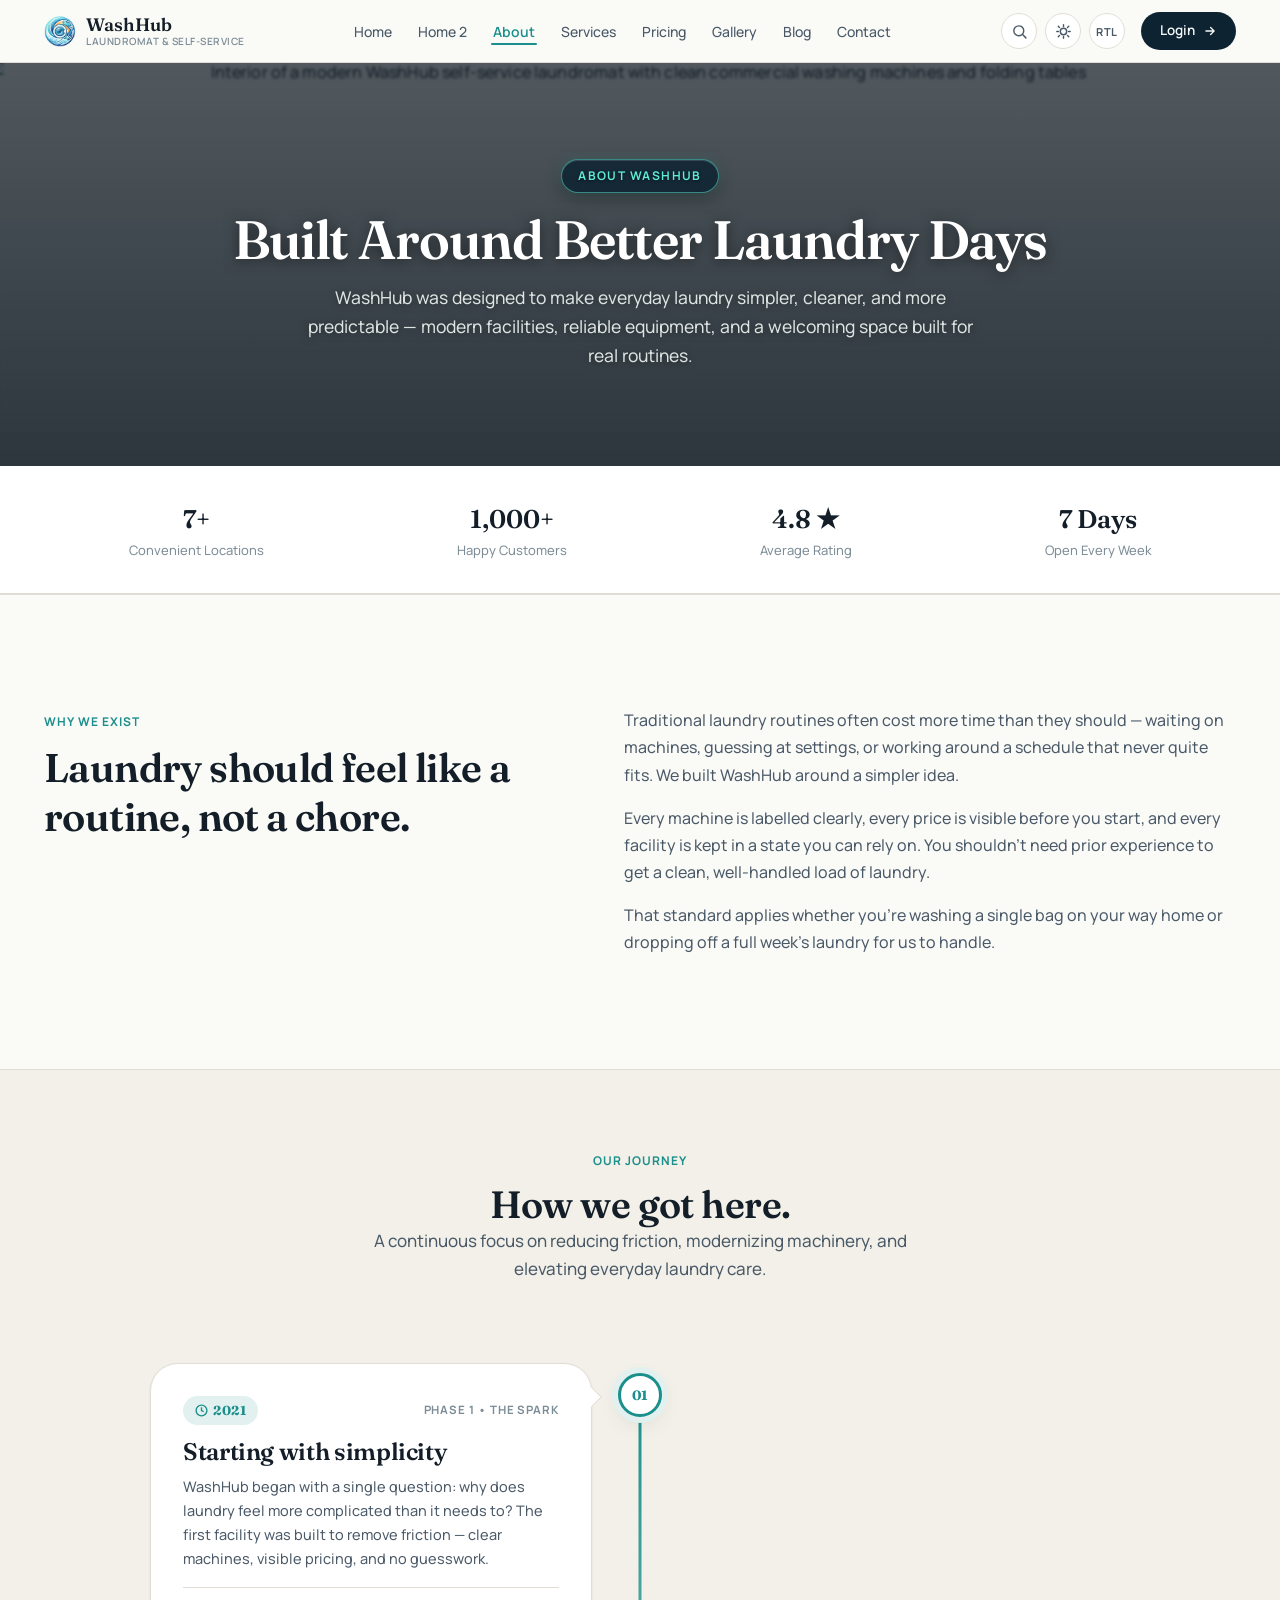
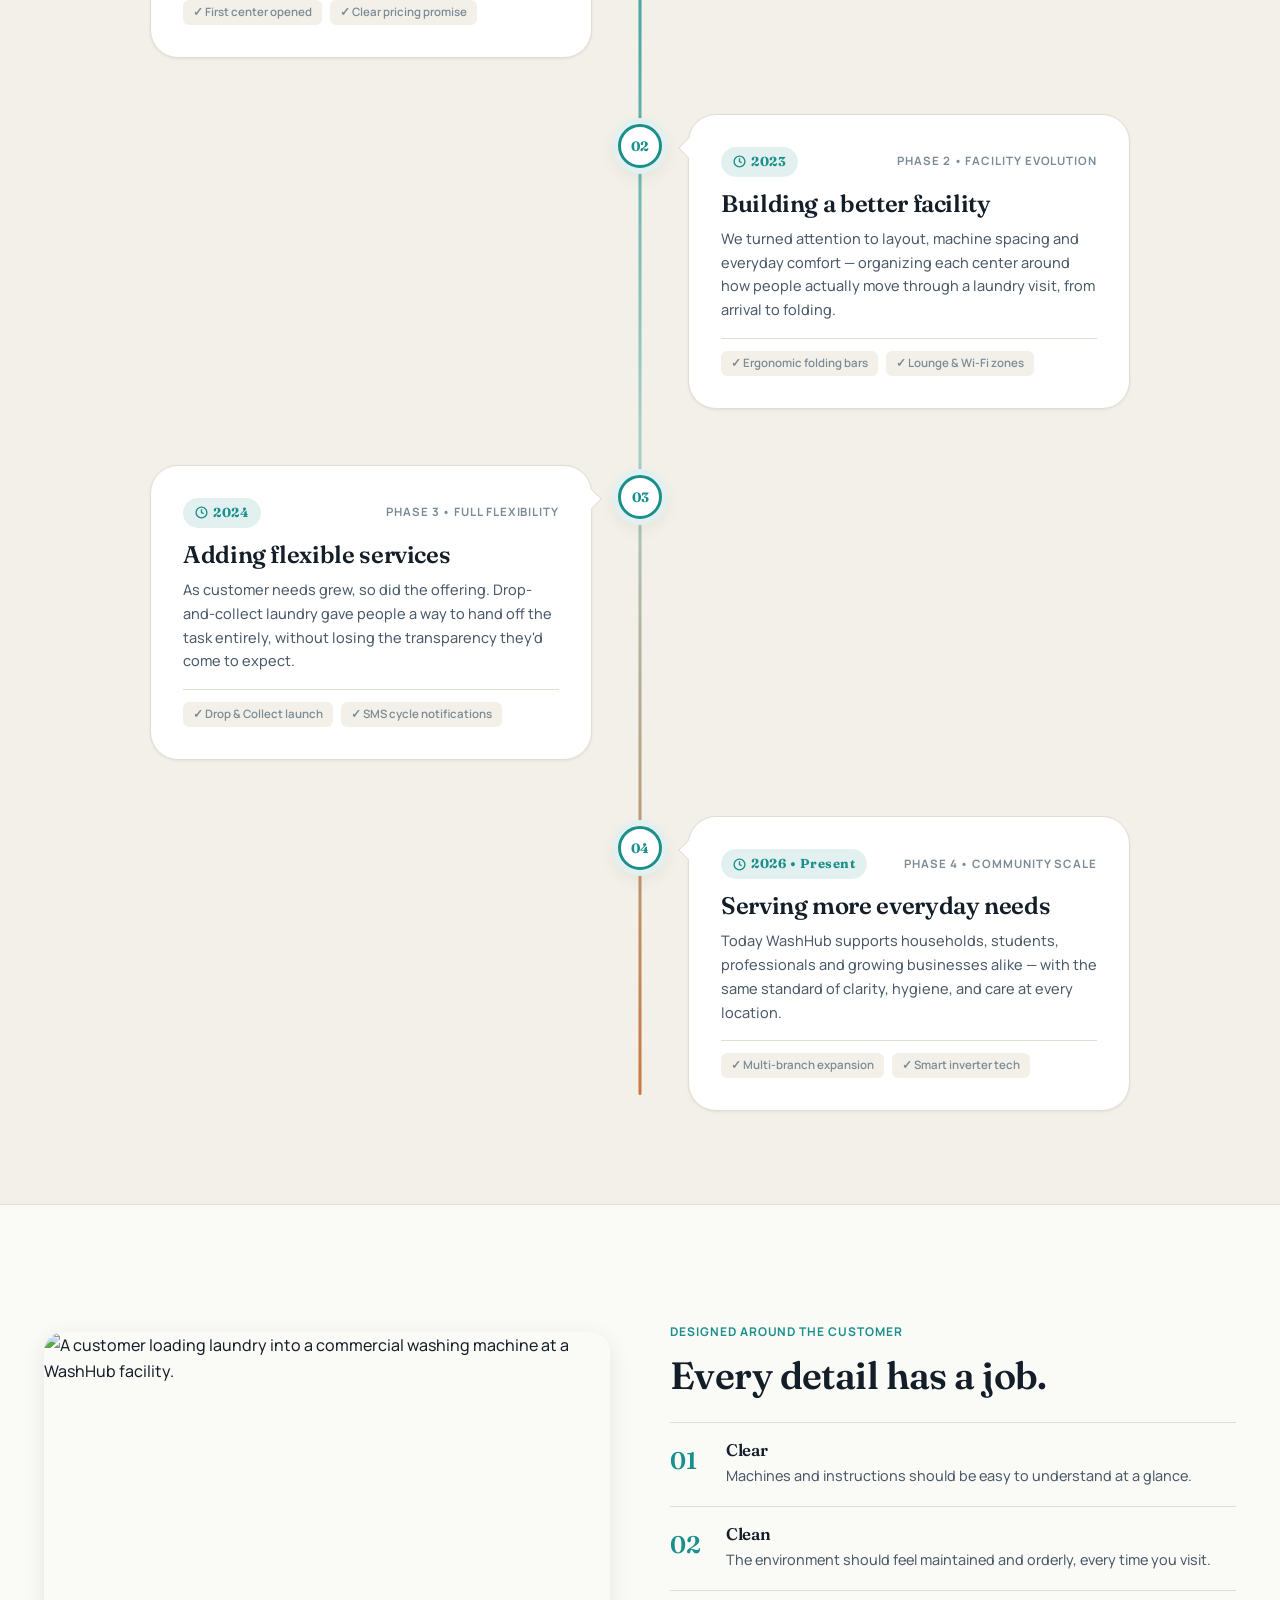
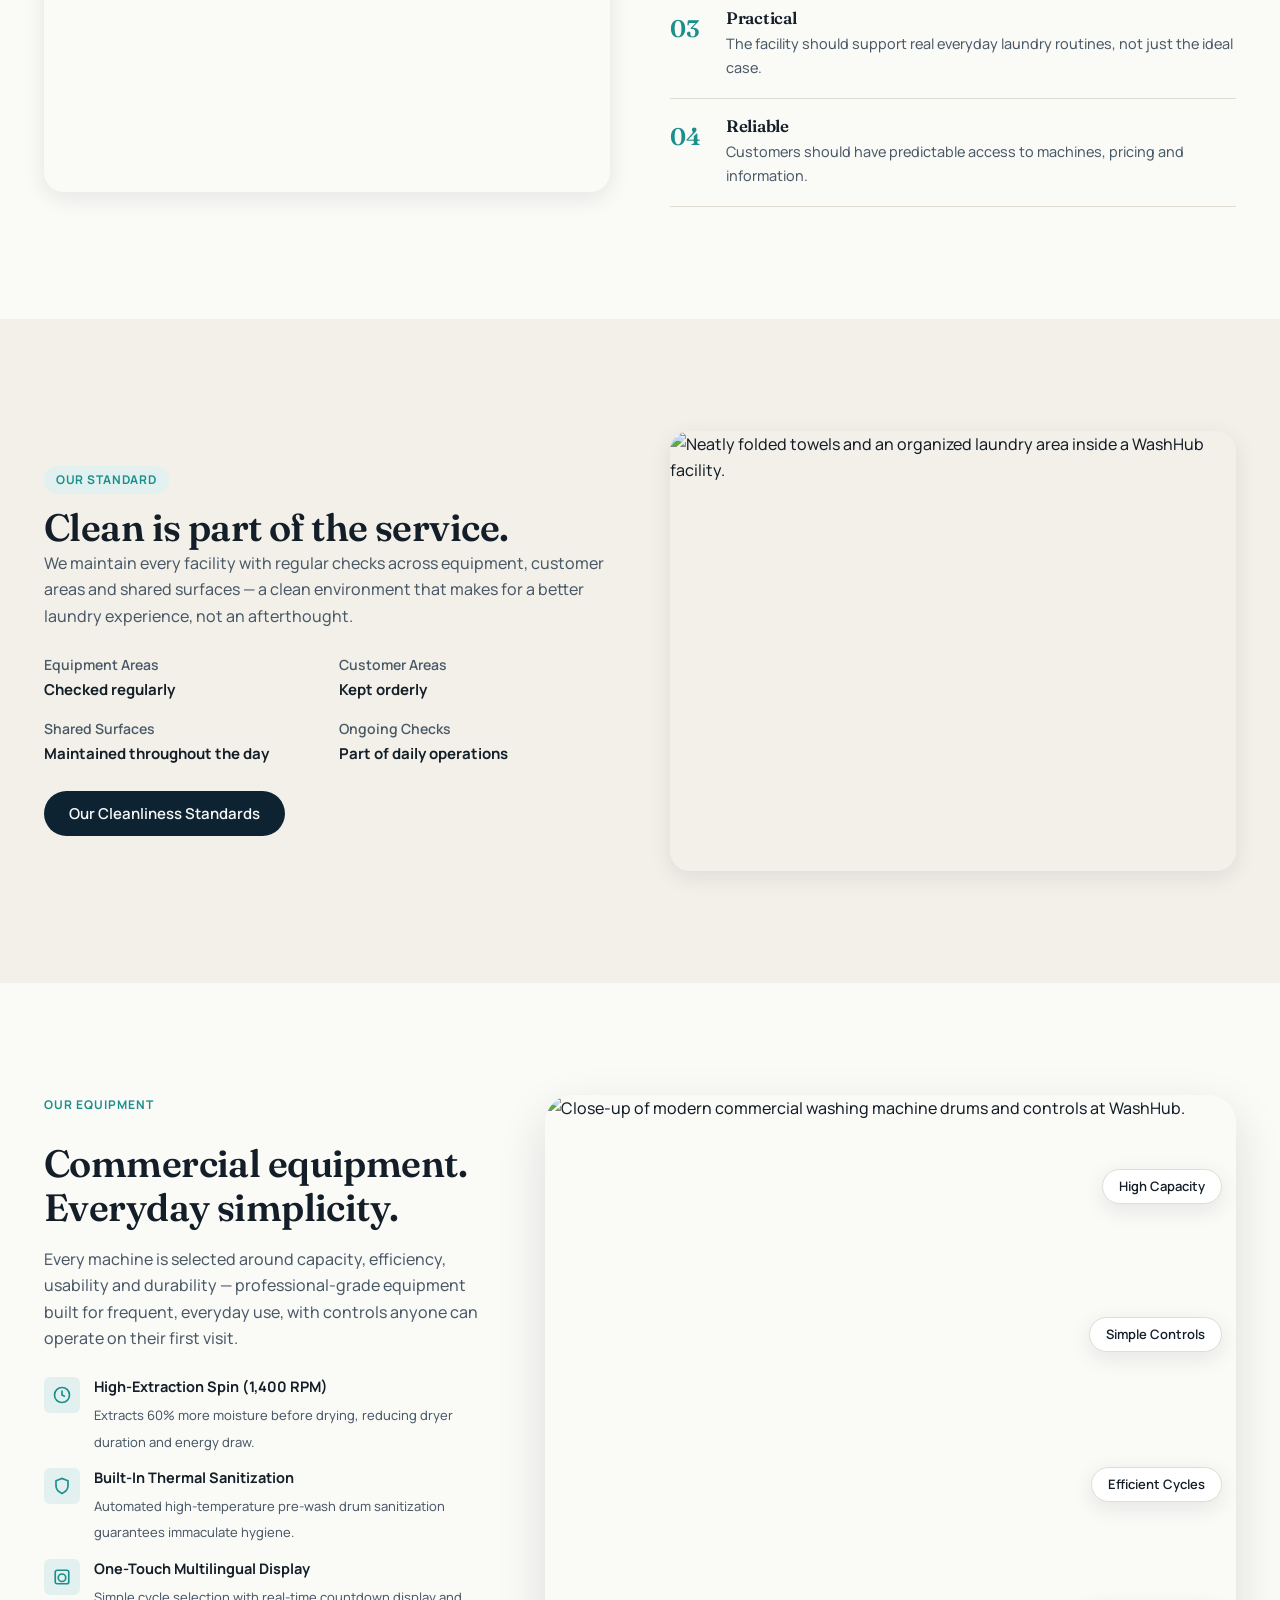
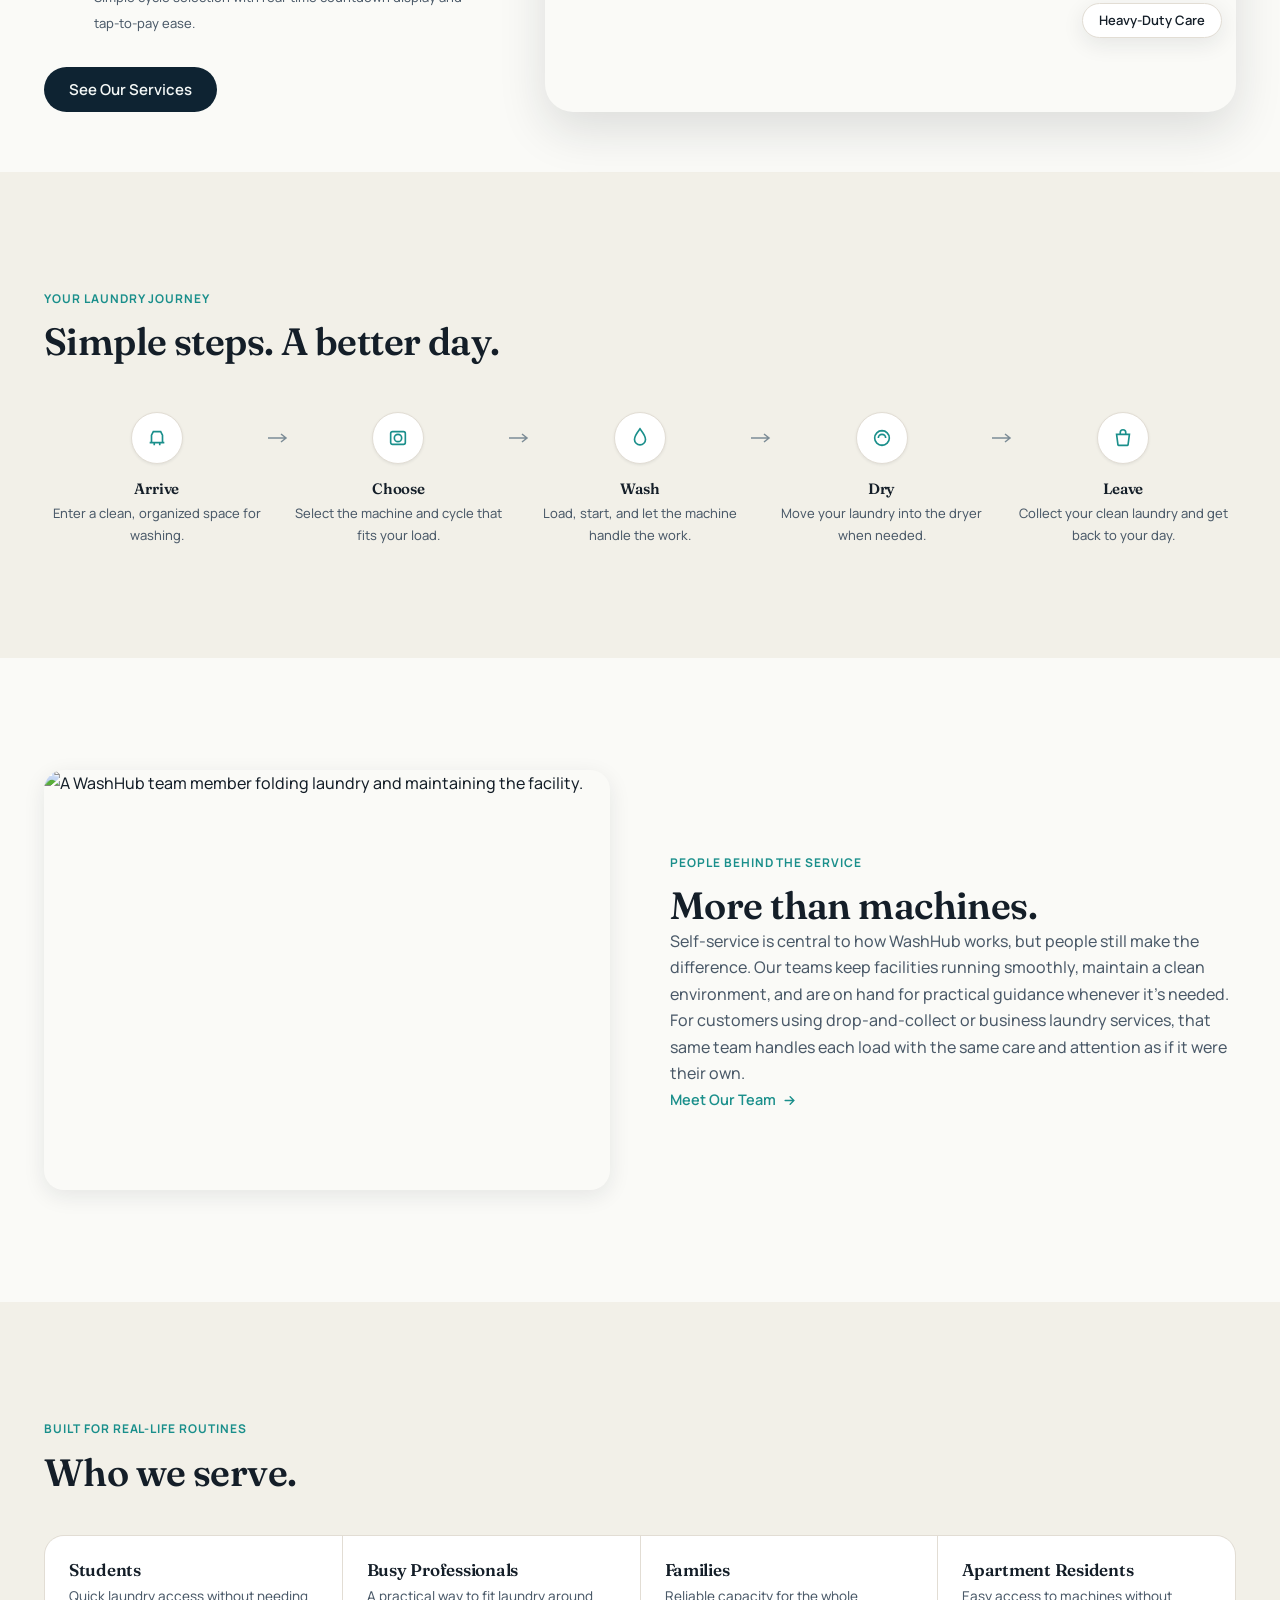
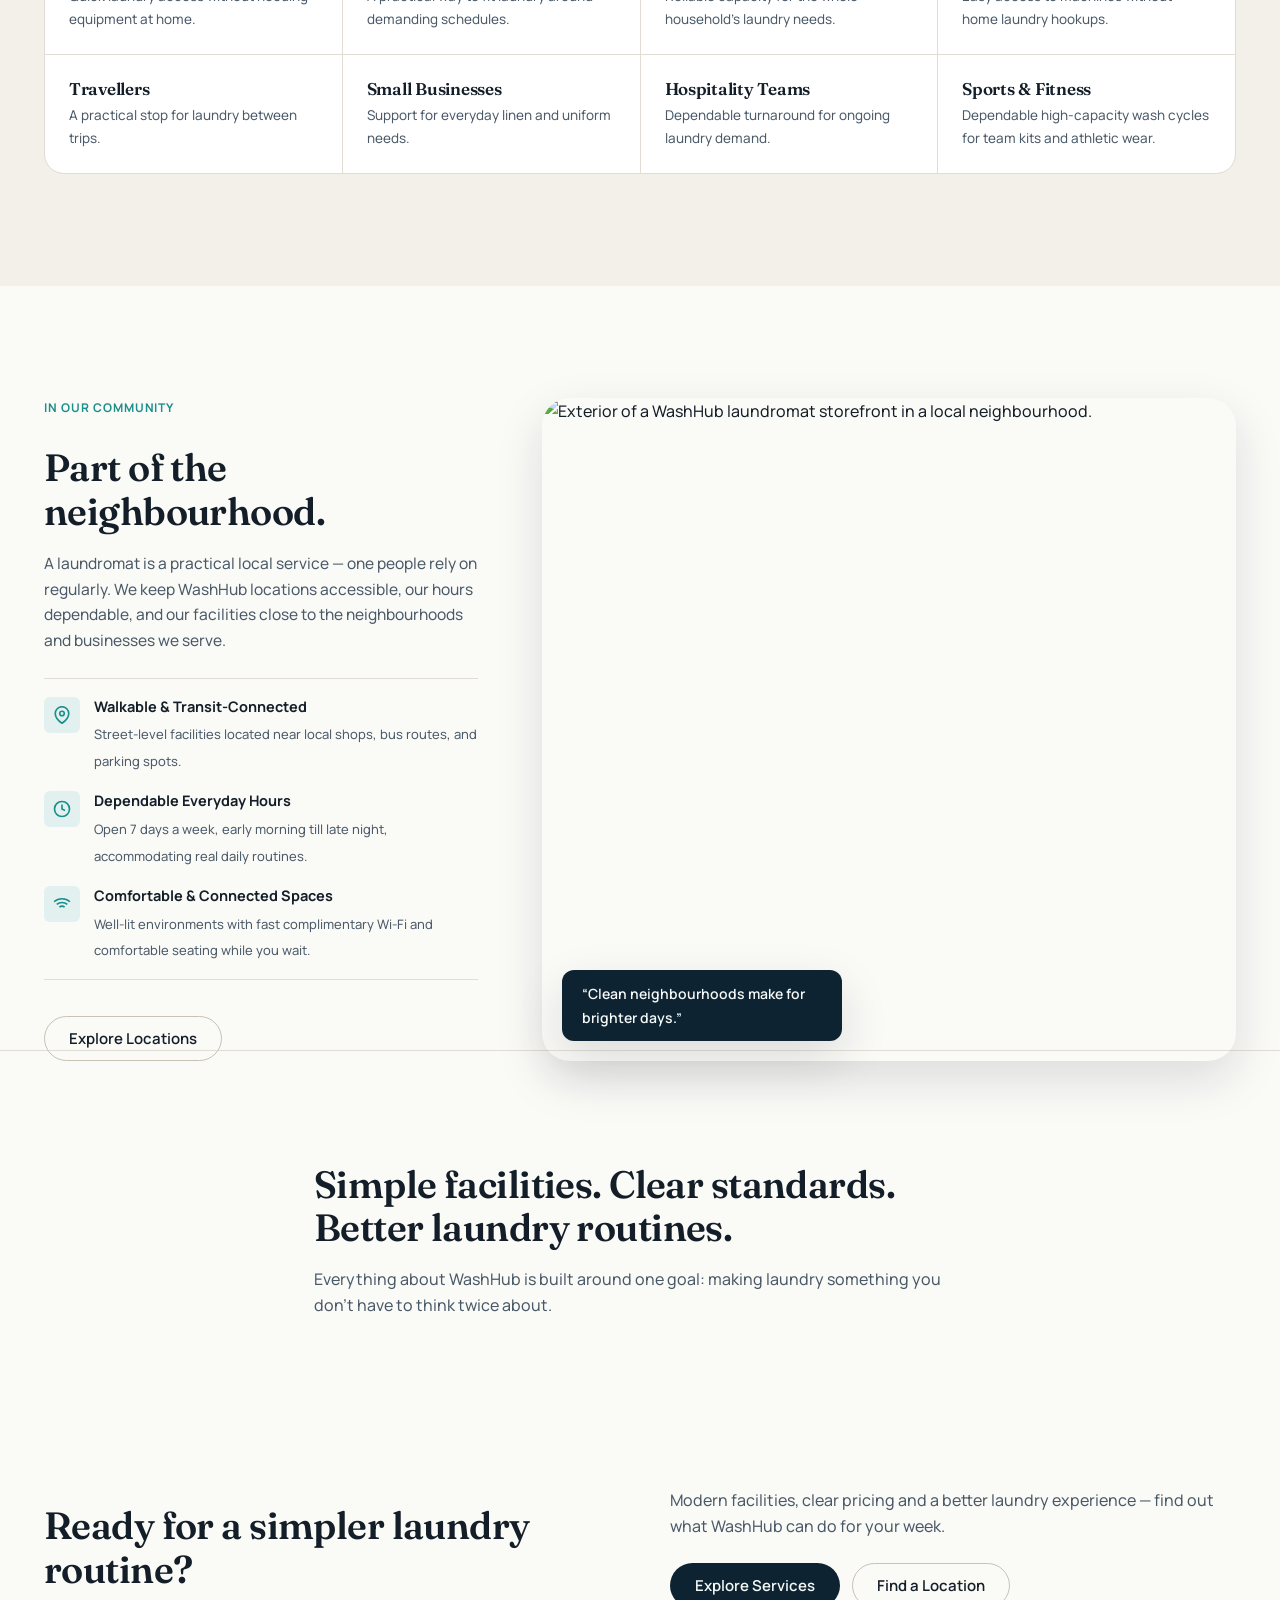
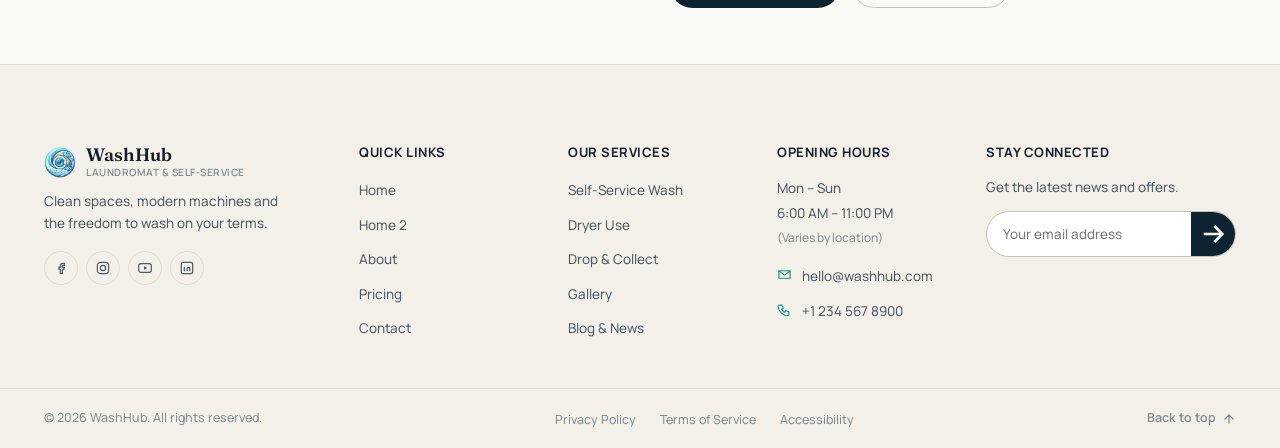
==== commit b43fb099: "fixing the issue" ====
--- a/about.html
+++ b/about.html
@@ -543,10 +543,7 @@
         <li><a href="index.html">Home</a></li>
         <li><a href="home-2.html">Home 2</a></li>
         <li><a href="about.html">About</a></li>
-        <li><a href="services.html">Services</a></li>
         <li><a href="pricing.html">Pricing</a></li>
-        <li><a href="gallery.html">Gallery</a></li>
-        <li><a href="blog.html">Blog</a></li>
         <li><a href="contact.html">Contact</a></li>
       </ul>
     </nav>
@@ -554,11 +551,11 @@
     <nav class="footer-col" aria-label="Our services">
       <h4>Our Services</h4>
       <ul>
-        <li><a href="#">Self-Service Wash</a></li>
-        <li><a href="#">Dryer Use</a></li>
-        <li><a href="#">Drop &amp; Collect</a></li>
-        <li><a href="#">Business Laundry</a></li>
-        <li><a href="#">Commercial Laundry</a></li>
+        <li><a href="services.html#self-service">Self-Service Wash</a></li>
+        <li><a href="services.html#dryer-use">Dryer Use</a></li>
+        <li><a href="services.html#drop-collect">Drop &amp; Collect</a></li>
+        <li><a href="gallery.html">Gallery</a></li>
+        <li><a href="blog.html">Blog &amp; News</a></li>
       </ul>
     </nav>
 
--- a/style.css
+++ b/style.css
@@ -10,36 +10,90 @@
 @import url('https://fonts.googleapis.com/css2?family=Manrope:wght@400;500;600;700;800&family=Fraunces:opsz,wght@9..144,500;9..144,600&family=Caveat:wght@500;700&display=swap');
 
 /* ---------- Reset ---------- */
-*, *::before, *::after { box-sizing: border-box; }
-[hidden] { display: none !important; }
-.center { text-align: center; }
-.mx-auto { margin-inline: auto; }
+*,
+*::before,
+*::after {
+  box-sizing: border-box;
+}
+
+[hidden] {
+  display: none !important;
+}
+
+.center {
+  text-align: center;
+}
+
+.mx-auto {
+  margin-inline: auto;
+}
+
 html {
   -webkit-text-size-adjust: 100%;
   scroll-behavior: smooth;
   overflow-x: clip;
   max-width: 100vw;
 }
+
 @media (prefers-reduced-motion: reduce) {
-  html { scroll-behavior: auto; }
-  *, *::before, *::after {
+  html {
+    scroll-behavior: auto;
+  }
+
+  *,
+  *::before,
+  *::after {
     animation-duration: 0.001ms !important;
     animation-iteration-count: 1 !important;
     transition-duration: 0.001ms !important;
     scroll-behavior: auto !important;
   }
 }
+
 body {
   margin: 0;
   width: 100%;
   max-width: 100vw;
   overflow-x: clip;
 }
-img { max-width: 100%; display: block; object-fit: cover; }
-button, input, select, textarea { font: inherit; color: inherit; }
-ul, ol { list-style: none; margin: 0; padding: 0; }
-a { color: inherit; text-decoration: none; }
-h1, h2, h3, h4, p, dl, dd, figure, blockquote { margin: 0; }
+
+img {
+  max-width: 100%;
+  display: block;
+  object-fit: cover;
+}
+
+button,
+input,
+select,
+textarea {
+  font: inherit;
+  color: inherit;
+}
+
+ul,
+ol {
+  list-style: none;
+  margin: 0;
+  padding: 0;
+}
+
+a {
+  color: inherit;
+  text-decoration: none;
+}
+
+h1,
+h2,
+h3,
+h4,
+p,
+dl,
+dd,
+figure,
+blockquote {
+  margin: 0;
+}
 
 /* ============================================================
    DESIGN TOKENS — LIGHT THEME (default)
@@ -50,9 +104,18 @@
   --font-script: "Caveat", cursive;
 
   /* Spacing scale */
-  --sp-1: 4px;  --sp-2: 8px;  --sp-3: 12px; --sp-4: 16px;
-  --sp-5: 24px; --sp-6: 32px; --sp-7: 40px; --sp-8: 48px;
-  --sp-9: 64px; --sp-10: 80px; --sp-11: 96px; --sp-12: 120px;
+  --sp-1: 4px;
+  --sp-2: 8px;
+  --sp-3: 12px;
+  --sp-4: 16px;
+  --sp-5: 24px;
+  --sp-6: 32px;
+  --sp-7: 40px;
+  --sp-8: 48px;
+  --sp-9: 64px;
+  --sp-10: 80px;
+  --sp-11: 96px;
+  --sp-12: 120px;
 
   --container-w: 1240px;
   --radius-sm: 6px;
@@ -61,95 +124,98 @@
   --radius-xl: 28px;
   --radius-pill: 999px;
 
-  --ease: cubic-bezier(.4,0,.2,1);
+  --ease: cubic-bezier(.4, 0, .2, 1);
   --dur: 240ms;
   --dur-slow: 520ms;
 
   /* ---- LIGHT THEME ---- */
-  --bg-primary:   #FAFAF7;
+  --bg-primary: #FAFAF7;
   --bg-secondary: #F2F0E8;
-  --bg-surface:   #FFFFFF;
-  --bg-elevated:  #FFFFFF;
-  --bg-inverse:   #0E2332;
+  --bg-surface: #FFFFFF;
+  --bg-elevated: #FFFFFF;
+  --bg-inverse: #0E2332;
   --bg-inverse-elevated: #13304A;
 
-  --text-primary:   #141E28;
+  --text-primary: #141E28;
   --text-secondary: #4A5968;
-  --text-muted:     #7C8C96;
-  --text-inverse:   #F4F8F7;
+  --text-muted: #7C8C96;
+  --text-inverse: #F4F8F7;
   --text-inverse-muted: #A8C0CA;
   --text-on-accent: #FFFFFF;
 
-  --border-color:  #E2DDD4;
+  --border-color: #E2DDD4;
   --border-strong: #C8C2B4;
 
-  --accent-primary:      #1A8F8B;
+  --accent-primary: #1A8F8B;
   --accent-primary-deep: #0E2332;
-  --accent-secondary:    #C87840;
-  --accent-hover:        #156E6A;
-  --accent-tint:         #E2F1EF;
-
-  --success:       #2D9E56;
-  --success-tint:  #E4F5EC;
-  --warning:       #C5862A;
-  --warning-tint:  #FAF0DE;
-  --error:         #C2453A;
-  --error-tint:    #FAE8E6;
-  --offline:       #889299;
-  --offline-tint:  #ECEDF0;
-
-  --shadow-sm: 0 1px 3px rgba(20,30,40,.07);
-  --shadow-md: 0 6px 22px rgba(20,30,40,.09);
-  --shadow-lg: 0 18px 48px rgba(20,30,40,.13);
-  --shadow-xl: 0 32px 72px rgba(20,30,40,.18);
+  --accent-secondary: #C87840;
+  --accent-hover: #156E6A;
+  --accent-tint: #E2F1EF;
+
+  --success: #2D9E56;
+  --success-tint: #E4F5EC;
+  --warning: #C5862A;
+  --warning-tint: #FAF0DE;
+  --error: #C2453A;
+  --error-tint: #FAE8E6;
+  --offline: #889299;
+  --offline-tint: #ECEDF0;
+
+  --shadow-sm: 0 1px 3px rgba(20, 30, 40, .07);
+  --shadow-md: 0 6px 22px rgba(20, 30, 40, .09);
+  --shadow-lg: 0 18px 48px rgba(20, 30, 40, .13);
+  --shadow-xl: 0 32px 72px rgba(20, 30, 40, .18);
 }
 
 /* ============================================================
    DESIGN TOKENS — DARK THEME
    ============================================================ */
 :root[data-theme="dark"] {
-  --bg-primary:   #0F1A22;
+  --bg-primary: #0F1A22;
   --bg-secondary: #152030;
-  --bg-surface:   #1A2530;
-  --bg-elevated:  #20303C;
-  --bg-inverse:   #E8F2F0;
+  --bg-surface: #1A2530;
+  --bg-elevated: #20303C;
+  --bg-inverse: #E8F2F0;
   --bg-inverse-elevated: #F2F8F6;
 
-  --text-primary:   #EBF2F0;
+  --text-primary: #EBF2F0;
   --text-secondary: #A4B8C2;
-  --text-muted:     #6C7E88;
-  --text-inverse:   #0F1A22;
+  --text-muted: #6C7E88;
+  --text-inverse: #0F1A22;
   --text-inverse-muted: #3E5060;
   --text-on-accent: #FFFFFF;
 
-  --border-color:  #283844;
+  --border-color: #283844;
   --border-strong: #384E5C;
 
-  --accent-primary:      #48C0BA;
+  --accent-primary: #48C0BA;
   --accent-primary-deep: #E8F2F0;
-  --accent-secondary:    #DCA660;
-  --accent-hover:        #68D0CB;
-  --accent-tint:         #1A3432;
-
-  --success:       #55C47A;
-  --success-tint:  #162E1E;
-  --warning:       #E0A448;
-  --warning-tint:  #342810;
-  --error:         #DE7062;
-  --error-tint:    #361E1A;
-  --offline:       #6A7880;
-  --offline-tint:  #202C34;
-
-  --shadow-sm: 0 1px 3px rgba(0,0,0,.32);
-  --shadow-md: 0 6px 22px rgba(0,0,0,.38);
-  --shadow-lg: 0 18px 48px rgba(0,0,0,.48);
-  --shadow-xl: 0 32px 72px rgba(0,0,0,.58);
+  --accent-secondary: #DCA660;
+  --accent-hover: #68D0CB;
+  --accent-tint: #1A3432;
+
+  --success: #55C47A;
+  --success-tint: #162E1E;
+  --warning: #E0A448;
+  --warning-tint: #342810;
+  --error: #DE7062;
+  --error-tint: #361E1A;
+  --offline: #6A7880;
+  --offline-tint: #202C34;
+
+  --shadow-sm: 0 1px 3px rgba(0, 0, 0, .32);
+  --shadow-md: 0 6px 22px rgba(0, 0, 0, .38);
+  --shadow-lg: 0 18px 48px rgba(0, 0, 0, .48);
+  --shadow-xl: 0 32px 72px rgba(0, 0, 0, .58);
 }
 
 /* ============================================================
    BASE
    ============================================================ */
-html { font-size: 16px; }
+html {
+  font-size: 16px;
+}
+
 body {
   font-family: var(--font-body);
   background: var(--bg-primary);
@@ -159,18 +225,36 @@
   transition: background var(--dur) var(--ease), color var(--dur) var(--ease);
 }
 
-h1, h2, h3, h4 {
+h1,
+h2,
+h3,
+h4 {
   font-family: var(--font-display);
   font-weight: 600;
   color: var(--text-primary);
   line-height: 1.15;
   letter-spacing: -0.015em;
 }
-h1 { font-size: clamp(32px, 4.4vw, 52px); }
-h2 { font-size: clamp(26px, 3.2vw, 38px); }
-h3 { font-size: clamp(20px, 2.2vw, 26px); }
-h4 { font-size: clamp(17px, 1.7vw, 21px); }
-p  { color: var(--text-secondary); }
+
+h1 {
+  font-size: clamp(32px, 4.4vw, 52px);
+}
+
+h2 {
+  font-size: clamp(26px, 3.2vw, 38px);
+}
+
+h3 {
+  font-size: clamp(20px, 2.2vw, 26px);
+}
+
+h4 {
+  font-size: clamp(17px, 1.7vw, 21px);
+}
+
+p {
+  color: var(--text-secondary);
+}
 
 .container {
   max-width: var(--container-w);
@@ -180,19 +264,45 @@
 
 /* Utility */
 .visually-hidden {
-  position: absolute; width: 1px; height: 1px; padding: 0;
-  margin: -1px; overflow: hidden; clip: rect(0,0,0,0);
-  white-space: nowrap; border: 0;
-}
-.sr-only { position: absolute; width: 1px; height: 1px; padding: 0; margin: -1px; overflow: hidden; clip: rect(0,0,0,0); white-space: nowrap; border: 0; }
+  position: absolute;
+  width: 1px;
+  height: 1px;
+  padding: 0;
+  margin: -1px;
+  overflow: hidden;
+  clip: rect(0, 0, 0, 0);
+  white-space: nowrap;
+  border: 0;
+}
+
+.sr-only {
+  position: absolute;
+  width: 1px;
+  height: 1px;
+  padding: 0;
+  margin: -1px;
+  overflow: hidden;
+  clip: rect(0, 0, 0, 0);
+  white-space: nowrap;
+  border: 0;
+}
 
 .skip-link {
-  position: absolute; inset-inline-start: var(--sp-3); top: -60px;
-  background: var(--accent-primary-deep); color: var(--text-inverse);
-  padding: var(--sp-3) var(--sp-4); border-radius: var(--radius-sm);
-  z-index: 999; transition: top var(--dur) var(--ease); font-weight: 600;
-}
-.skip-link:focus { top: var(--sp-3); }
+  position: absolute;
+  inset-inline-start: var(--sp-3);
+  top: -60px;
+  background: var(--accent-primary-deep);
+  color: var(--text-inverse);
+  padding: var(--sp-3) var(--sp-4);
+  border-radius: var(--radius-sm);
+  z-index: 999;
+  transition: top var(--dur) var(--ease);
+  font-weight: 600;
+}
+
+.skip-link:focus {
+  top: var(--sp-3);
+}
 
 :focus-visible {
   outline: 2.5px solid var(--accent-primary);
@@ -201,104 +311,230 @@
 }
 
 .eyebrow {
-  font-size: 12px; font-weight: 700; letter-spacing: .08em;
-  color: var(--accent-primary); text-transform: uppercase;
-  display: inline-block; margin-block-end: var(--sp-3);
-}
+  font-size: 12px;
+  font-weight: 700;
+  letter-spacing: .08em;
+  color: var(--accent-primary);
+  text-transform: uppercase;
+  display: inline-block;
+  margin-block-end: var(--sp-3);
+}
+
 .eyebrow-bar {
-  display: inline-flex; align-items: center; gap: 10px;
-  font-size: 12px; font-weight: 700; letter-spacing: .07em;
-  color: var(--accent-primary); text-transform: uppercase;
+  display: inline-flex;
+  align-items: center;
+  gap: 10px;
+  font-size: 12px;
+  font-weight: 700;
+  letter-spacing: .07em;
+  color: var(--accent-primary);
+  text-transform: uppercase;
   margin-block-end: var(--sp-3);
 }
+
 .eyebrow-bar::before {
-  content: ""; width: 24px; height: 1.5px; background: var(--accent-primary);
-  border-radius: 2px; flex: none;
-}
-[dir="rtl"] .eyebrow-bar::before { order: 1; }
-
-.section-lede { font-size: 17px; max-width: 48ch; }
-.text-muted-sm { font-size: 13px; color: var(--text-muted); }
-.accent-ink { color: var(--accent-primary); }
+  content: "";
+  width: 24px;
+  height: 1.5px;
+  background: var(--accent-primary);
+  border-radius: 2px;
+  flex: none;
+}
+
+[dir="rtl"] .eyebrow-bar::before {
+  order: 1;
+}
+
+.section-lede {
+  font-size: 17px;
+  max-width: 48ch;
+}
+
+.text-muted-sm {
+  font-size: 13px;
+  color: var(--text-muted);
+}
+
+.accent-ink {
+  color: var(--accent-primary);
+}
 
 /* ============================================================
    BUTTONS
    ============================================================ */
 .btn {
-  display: inline-flex; align-items: center; justify-content: center;
-  gap: var(--sp-2); font-weight: 600; font-size: 15px; line-height: 1;
-  padding: 14px 24px; border-radius: var(--radius-pill);
-  border: 1.5px solid transparent; cursor: pointer; min-height: 44px;
+  display: inline-flex;
+  align-items: center;
+  justify-content: center;
+  gap: var(--sp-2);
+  font-weight: 600;
+  font-size: 15px;
+  line-height: 1;
+  padding: 14px 24px;
+  border-radius: var(--radius-pill);
+  border: 1.5px solid transparent;
+  cursor: pointer;
+  min-height: 44px;
   transition: transform var(--dur) var(--ease), background var(--dur) var(--ease),
-              border-color var(--dur) var(--ease), box-shadow var(--dur) var(--ease),
-              color var(--dur) var(--ease);
+    border-color var(--dur) var(--ease), box-shadow var(--dur) var(--ease),
+    color var(--dur) var(--ease);
   white-space: nowrap;
 }
-.btn svg { flex: none; }
-.btn:hover { transform: translateY(-1px); }
-.btn:active { transform: translateY(0); }
-.btn:focus-visible { outline: 2.5px solid var(--accent-primary); outline-offset: 3px; }
-
-.btn-primary { background: var(--accent-primary-deep); color: var(--text-inverse); }
-.btn-primary:hover { background: var(--accent-hover); box-shadow: var(--shadow-md); }
-:root[data-theme="dark"] .btn-primary { background: var(--accent-primary); color: #0F1A22; }
-:root[data-theme="dark"] .btn-primary:hover { background: var(--accent-hover); }
-
-.btn-secondary { background: transparent; border-color: var(--border-strong); color: var(--text-primary); }
-.btn-secondary:hover { border-color: var(--accent-primary); color: var(--accent-primary); }
-
-.btn-ghost-inverse { background: transparent; border-color: rgba(255,255,255,.35); color: #fff; }
-.btn-ghost-inverse:hover { border-color: rgba(255,255,255,.75); background: rgba(255,255,255,.08); }
+
+.btn svg {
+  flex: none;
+}
+
+.btn:hover {
+  transform: translateY(-1px);
+}
+
+.btn:active {
+  transform: translateY(0);
+}
+
+.btn:focus-visible {
+  outline: 2.5px solid var(--accent-primary);
+  outline-offset: 3px;
+}
+
+.btn-primary {
+  background: var(--accent-primary-deep);
+  color: var(--text-inverse);
+}
+
+.btn-primary:hover {
+  background: var(--accent-hover);
+  box-shadow: var(--shadow-md);
+}
+
+:root[data-theme="dark"] .btn-primary {
+  background: var(--accent-primary);
+  color: #0F1A22;
+}
+
+:root[data-theme="dark"] .btn-primary:hover {
+  background: var(--accent-hover);
+}
+
+.btn-secondary {
+  background: transparent;
+  border-color: var(--border-strong);
+  color: var(--text-primary);
+}
+
+.btn-secondary:hover {
+  border-color: var(--accent-primary);
+  color: var(--accent-primary);
+}
+
+.btn-ghost-inverse {
+  background: transparent;
+  border-color: rgba(255, 255, 255, .35);
+  color: #fff;
+}
+
+.btn-ghost-inverse:hover {
+  border-color: rgba(255, 255, 255, .75);
+  background: rgba(255, 255, 255, .08);
+}
+
 :root[data-theme="dark"] .btn-ghost-inverse {
   background: rgba(255, 255, 255, 0.08);
   border-color: rgba(255, 255, 255, 0.40);
   color: #FFFFFF;
 }
+
 :root[data-theme="dark"] .btn-ghost-inverse:hover {
   background: rgba(255, 255, 255, 0.18);
   border-color: #FFFFFF;
   color: #FFFFFF;
 }
 
-.btn-inverse { background: var(--accent-secondary); color: #241304; }
-.btn-inverse:hover { filter: brightness(1.08); }
-
-.btn-lg { padding: 17px 30px; font-size: 16px; }
-.btn-compact { padding: 10px 18px; font-size: 13.5px; min-height: 38px; }
+.btn-inverse {
+  background: var(--accent-secondary);
+  color: #241304;
+}
+
+.btn-inverse:hover {
+  filter: brightness(1.08);
+}
+
+.btn-lg {
+  padding: 17px 30px;
+  font-size: 16px;
+}
+
+.btn-compact {
+  padding: 10px 18px;
+  font-size: 13.5px;
+  min-height: 38px;
+}
 
 .link-text {
-  display: inline-flex; align-items: center; gap: 6px;
-  font-weight: 600; color: var(--accent-primary); font-size: 14.5px;
-}
-.link-text svg { flex: none; transition: transform var(--dur) var(--ease); }
-.link-text:hover svg { transform: translateX(4px); }
-[dir="rtl"] .link-text svg { transform: scaleX(-1); }
-[dir="rtl"] .link-text:hover svg { transform: scaleX(-1) translateX(4px); }
+  display: inline-flex;
+  align-items: center;
+  gap: 6px;
+  font-weight: 600;
+  color: var(--accent-primary);
+  font-size: 14.5px;
+}
+
+.link-text svg {
+  flex: none;
+  transition: transform var(--dur) var(--ease);
+}
+
+.link-text:hover svg {
+  transform: translateX(4px);
+}
+
+[dir="rtl"] .link-text svg {
+  transform: scaleX(-1);
+}
+
+[dir="rtl"] .link-text:hover svg {
+  transform: scaleX(-1) translateX(4px);
+}
 
 /* ============================================================
    HEADER & NAVIGATION (Unified across all pages)
    ============================================================ */
 .site-header {
-  position: sticky; top: 0; z-index: 1000;
+  position: sticky;
+  top: 0;
+  z-index: 1000;
   background: color-mix(in srgb, var(--bg-primary) 92%, transparent);
-  backdrop-filter: blur(16px); -webkit-backdrop-filter: blur(16px);
+  backdrop-filter: blur(16px);
+  -webkit-backdrop-filter: blur(16px);
   border-block-end: 1px solid var(--border-color);
   transition: background var(--dur) var(--ease), border-color var(--dur) var(--ease), box-shadow var(--dur) var(--ease);
 }
+
 .site-header.scrolled {
   background: color-mix(in srgb, var(--bg-primary) 98%, transparent);
   box-shadow: 0 4px 20px rgba(0, 0, 0, 0.06);
 }
+
 .header-inner {
-  display: flex; align-items: center; justify-content: space-between;
-  gap: var(--sp-4); padding-block: 12px;
+  display: flex;
+  align-items: center;
+  justify-content: space-between;
+  gap: var(--sp-4);
+  padding-block: 12px;
 }
 
 /* Brand / Logo */
-.brand, .site-logo {
-  display: flex; align-items: center; gap: 10px;
-  flex: none; text-decoration: none;
-}
+.brand,
+.site-logo {
+  display: flex;
+  align-items: center;
+  gap: 10px;
+  flex: none;
+  text-decoration: none;
+  text-align: left;
+}
+
 .brand-mark {
   color: var(--accent-primary);
   display: flex;
@@ -306,150 +542,369 @@
   justify-content: center;
   flex: none;
 }
+
 .brand-logo-img {
   width: 32px;
   height: 32px;
   object-fit: contain;
   display: block;
-}
-.auth-brand-center .brand-logo-img {
+  flex: none;
+}
+
+.brand-text {
+  display: flex;
+  flex-direction: column;
+  line-height: 1.2;
+  text-align: left;
+  align-items: flex-start;
+  justify-content: center;
+}
+
+[dir="rtl"] .brand,
+[dir="rtl"] .brand-text {
+  text-align: right;
+  align-items: flex-end;
+}
+
+.brand-name {
+  font-family: var(--font-display);
+  font-weight: 600;
+  font-size: 18px;
+  color: var(--text-primary);
+  line-height: 1.15;
+}
+
+.brand-sub {
+  font-size: 10px;
+  letter-spacing: .05em;
+  color: var(--text-muted);
+  font-weight: 600;
+  line-height: 1.2;
+}
+
+/* Primary nav */
+.primary-nav ul {
+  display: flex;
+  align-items: center;
+  gap: 6px;
+}
+
+.nav-link {
+  font-size: 14px;
+  font-weight: 500;
+  color: var(--text-secondary);
+  padding: 6px 10px;
+  border-radius: var(--radius-sm);
+  transition: color var(--dur) var(--ease), background var(--dur) var(--ease);
+  position: relative;
+}
+
+.nav-link:hover {
+  color: var(--text-primary);
+  background: var(--bg-secondary);
+}
+
+.nav-link.is-active {
+  color: var(--accent-primary);
+  font-weight: 600;
+}
+
+.nav-link.is-active::after {
+  content: "";
+  position: absolute;
+  inset-inline: 8px;
+  bottom: 2px;
+  height: 2px;
+  background: var(--accent-primary);
+  border-radius: 2px;
+}
+
+/* Header Actions */
+.header-actions {
+  display: flex;
+  align-items: center;
+  gap: var(--sp-2);
+  flex: none;
+}
+
+.icon-btn {
+  display: inline-flex;
+  align-items: center;
+  justify-content: center;
+  width: 36px;
+  height: 36px;
+  border-radius: 50%;
+  border: 1px solid var(--border-color);
+  background: var(--bg-surface);
+  color: var(--text-secondary);
+  cursor: pointer;
+  transition: border-color var(--dur), color var(--dur);
+}
+
+.icon-btn:hover {
+  border-color: var(--accent-primary);
+  color: var(--accent-primary);
+}
+
+.icon-btn:focus-visible {
+  outline: 2px solid var(--accent-primary);
+  outline-offset: 2px;
+}
+
+.icon-btn svg {
+  width: 17px;
+  height: 17px;
+}
+
+/* Theme toggle icons */
+.theme-toggle .icon-moon {
+  display: none;
+}
+
+:root[data-theme="dark"] .theme-toggle .icon-sun {
+  display: none;
+}
+
+:root[data-theme="dark"] .theme-toggle .icon-moon {
+  display: block;
+}
+
+/* Direction toggle (matches .icon-btn theme toggle size) */
+.dir-toggle {
+  display: inline-flex;
+  align-items: center;
+  justify-content: center;
+  width: 36px;
+  height: 36px;
+  border-radius: 50%;
+  border: 1px solid var(--border-color);
+  background: var(--bg-surface);
+  color: var(--text-secondary);
+  font-size: 11px;
+  font-weight: 700;
+  cursor: pointer;
+  transition: border-color var(--dur), color var(--dur), background var(--dur);
+  padding: 0;
+  flex: none;
+  line-height: 1;
+  letter-spacing: 0.04em;
+}
+
+.dir-toggle:hover {
+  border-color: var(--accent-primary);
+  color: var(--accent-primary);
+}
+
+.dir-toggle:focus-visible {
+  outline: 2px solid var(--accent-primary);
+  outline-offset: 2px;
+}
+
+.dir-toggle-label {
+  display: block;
+  text-transform: uppercase;
+  font-family: var(--font-body);
+}
+
+/* Header CTA */
+.header-cta {
+  margin-inline-start: var(--sp-2);
+}
+
+/* Hamburger button */
+.menu-btn {
+  display: none;
+  flex-direction: column;
+  justify-content: center;
+  gap: 5px;
   width: 38px;
   height: 38px;
-}
-.brand-text { display: flex; flex-direction: column; line-height: 1.2; }
-.brand-name { font-family: var(--font-display); font-weight: 600; font-size: 18px; color: var(--text-primary); }
-.brand-sub  { font-size: 10px; letter-spacing: .05em; color: var(--text-muted); font-weight: 600; }
-
-/* Primary nav */
-.primary-nav ul { display: flex; align-items: center; gap: 6px; }
-.nav-link {
-  font-size: 14px; font-weight: 500; color: var(--text-secondary);
-  padding: 6px 10px; border-radius: var(--radius-sm);
-  transition: color var(--dur) var(--ease), background var(--dur) var(--ease);
-  position: relative;
-}
-.nav-link:hover { color: var(--text-primary); background: var(--bg-secondary); }
-.nav-link.is-active { color: var(--accent-primary); font-weight: 600; }
-.nav-link.is-active::after {
-  content: ""; position: absolute; inset-inline: 8px; bottom: 2px;
-  height: 2px; background: var(--accent-primary); border-radius: 2px;
-}
-
-/* Header Actions */
-.header-actions { display: flex; align-items: center; gap: var(--sp-2); flex: none; }
-
-.icon-btn {
-  display: inline-flex; align-items: center; justify-content: center;
-  width: 36px; height: 36px; border-radius: 50%;
-  border: 1px solid var(--border-color); background: var(--bg-surface);
-  color: var(--text-secondary); cursor: pointer;
-  transition: border-color var(--dur), color var(--dur);
-}
-.icon-btn:hover { border-color: var(--accent-primary); color: var(--accent-primary); }
-.icon-btn:focus-visible { outline: 2px solid var(--accent-primary); outline-offset: 2px; }
-.icon-btn svg { width: 17px; height: 17px; }
-
-/* Theme toggle icons */
-.theme-toggle .icon-moon { display: none; }
-:root[data-theme="dark"] .theme-toggle .icon-sun  { display: none; }
-:root[data-theme="dark"] .theme-toggle .icon-moon { display: block; }
-
-/* Direction toggle (matches .icon-btn theme toggle size) */
-.dir-toggle {
-  display: inline-flex; align-items: center; justify-content: center;
-  width: 36px; height: 36px; border-radius: 50%;
-  border: 1px solid var(--border-color); background: var(--bg-surface);
-  color: var(--text-secondary); font-size: 11px; font-weight: 700; cursor: pointer;
-  transition: border-color var(--dur), color var(--dur), background var(--dur);
-  padding: 0; flex: none; line-height: 1; letter-spacing: 0.04em;
-}
-.dir-toggle:hover { border-color: var(--accent-primary); color: var(--accent-primary); }
-.dir-toggle:focus-visible { outline: 2px solid var(--accent-primary); outline-offset: 2px; }
-.dir-toggle-label { display: block; text-transform: uppercase; font-family: var(--font-body); }
-
-/* Header CTA */
-.header-cta { margin-inline-start: var(--sp-2); }
-
-/* Hamburger button */
-.menu-btn {
-  display: none; flex-direction: column; justify-content: center;
-  gap: 5px; width: 38px; height: 38px; border-radius: var(--radius-sm);
-  border: 1px solid var(--border-color); background: var(--bg-surface);
-  cursor: pointer; padding: 0;
-}
+  border-radius: var(--radius-sm);
+  border: 1px solid var(--border-color);
+  background: var(--bg-surface);
+  cursor: pointer;
+  padding: 0;
+}
+
 .menu-btn span {
-  display: block; height: 1.8px; width: 16px; margin-inline: auto;
-  background: var(--text-primary); border-radius: 2px;
+  display: block;
+  height: 1.8px;
+  width: 16px;
+  margin-inline: auto;
+  background: var(--text-primary);
+  border-radius: 2px;
   transition: transform var(--dur) var(--ease), opacity var(--dur);
 }
-.menu-btn[aria-expanded="true"] span:nth-child(1) { transform: translateY(7px) rotate(45deg); }
-.menu-btn[aria-expanded="true"] span:nth-child(2) { opacity: 0; }
-.menu-btn[aria-expanded="true"] span:nth-child(3) { transform: translateY(-7px) rotate(-45deg); }
+
+.menu-btn[aria-expanded="true"] span:nth-child(1) {
+  transform: translateY(7px) rotate(45deg);
+}
+
+.menu-btn[aria-expanded="true"] span:nth-child(2) {
+  opacity: 0;
+}
+
+.menu-btn[aria-expanded="true"] span:nth-child(3) {
+  transform: translateY(-7px) rotate(-45deg);
+}
 
 /* ============================================================
    MOBILE NAVIGATION
    ============================================================ */
 .mobile-nav-scrim {
-  position: fixed; inset: 0; background: rgba(10,18,24,.52);
-  z-index: 300; opacity: 0; pointer-events: none;
+  position: fixed;
+  inset: 0;
+  background: rgba(10, 18, 24, .52);
+  z-index: 300;
+  opacity: 0;
+  pointer-events: none;
   transition: opacity var(--dur) var(--ease);
 }
-.mobile-nav-scrim.is-open { opacity: 1; pointer-events: auto; }
+
+.mobile-nav-scrim.is-open {
+  opacity: 1;
+  pointer-events: auto;
+}
 
 .mobile-nav {
-  position: fixed; top: 0; inset-inline-end: 0; height: 100%;
-  width: min(340px, 88vw); background: var(--bg-surface); z-index: 400;
-  box-shadow: var(--shadow-xl); display: flex; flex-direction: column;
-  padding: var(--sp-5); overflow-y: auto;
-  transform: translateX(110%); transition: transform 280ms var(--ease);
-}
-[dir="rtl"] .mobile-nav { transform: translateX(-110%); }
-.mobile-nav.is-open { transform: translateX(0); }
+  position: fixed;
+  top: 0;
+  inset-inline-end: 0;
+  height: 100%;
+  width: min(340px, 88vw);
+  background: var(--bg-surface);
+  z-index: 400;
+  box-shadow: var(--shadow-xl);
+  display: flex;
+  flex-direction: column;
+  padding: var(--sp-5);
+  overflow-y: auto;
+  transform: translateX(110%);
+  transition: transform 280ms var(--ease), visibility 280ms;
+  visibility: hidden;
+  pointer-events: none;
+}
+
+[dir="rtl"] .mobile-nav {
+  transform: translateX(-110%);
+}
+
+.mobile-nav.is-open {
+  transform: translateX(0);
+  visibility: visible;
+  pointer-events: auto;
+}
 
 .mobile-nav-head {
-  display: flex; align-items: center; justify-content: space-between;
-  margin-block-end: var(--sp-6); padding-block-end: var(--sp-4);
+  display: flex;
+  align-items: center;
+  justify-content: space-between;
+  margin-block-end: var(--sp-6);
+  padding-block-end: var(--sp-4);
   border-block-end: 1px solid var(--border-color);
 }
-.mobile-nav ul { display: flex; flex-direction: column; gap: 2px; }
+
+.mobile-nav ul {
+  display: flex;
+  flex-direction: column;
+  gap: 2px;
+}
+
 .mobile-nav ul a {
-  display: block; padding: 12px var(--sp-3); font-size: 16px;
-  font-weight: 500; color: var(--text-secondary);
+  display: block;
+  padding: 12px var(--sp-3);
+  font-size: 16px;
+  font-weight: 500;
+  color: var(--text-secondary);
   border-radius: var(--radius-md);
   transition: color var(--dur), background var(--dur);
 }
-.mobile-nav ul a.is-active { color: var(--accent-primary); background: var(--accent-tint); font-weight: 600; }
-.mobile-nav ul a:hover { color: var(--text-primary); background: var(--bg-secondary); }
+
+.mobile-nav ul a.is-active {
+  color: var(--accent-primary);
+  background: var(--accent-tint);
+  font-weight: 600;
+}
+
+.mobile-nav ul a:hover {
+  color: var(--text-primary);
+  background: var(--bg-secondary);
+}
 
 .mobile-nav-foot {
-  margin-block-start: auto; padding-block-start: var(--sp-5);
+  margin-block-start: auto;
+  padding-block-start: var(--sp-5);
   border-block-start: 1px solid var(--border-color);
-  display: flex; flex-direction: column; gap: var(--sp-3);
-}
+  display: flex;
+  flex-direction: column;
+  gap: var(--sp-3);
+}
+
 .mobile-nav-foot-row {
-  display: flex; gap: var(--sp-2);
-}
-.mobile-nav-foot .icon-btn { width: 100%; height: 42px; border-radius: var(--radius-md); justify-content: flex-start; gap: var(--sp-2); padding-inline: var(--sp-3); }
+  display: flex;
+  gap: var(--sp-2);
+}
+
+.mobile-nav-foot .icon-btn {
+  width: 100%;
+  height: 42px;
+  border-radius: var(--radius-md);
+  justify-content: flex-start;
+  gap: var(--sp-2);
+  padding-inline: var(--sp-3);
+}
 
 /* ============================================================
    SECTION RHYTHM
    ============================================================ */
-.section       { padding-block: clamp(60px, 9vw, 112px); }
-.section-sm    { padding-block: clamp(40px, 6vw, 72px); }
-.section-tight { padding-block: clamp(32px, 5vw, 56px); }
-.bg-secondary  { background: var(--bg-secondary); }
-.bg-inverse    { background: var(--bg-inverse); color: var(--text-inverse); }
-.bg-inverse p  { color: var(--text-inverse-muted); }
-.bordered-top, .section-bordered { border-block-start: 1px solid var(--border-color); }
+.section {
+  padding-block: clamp(60px, 9vw, 112px);
+}
+
+.section-sm {
+  padding-block: clamp(40px, 6vw, 72px);
+}
+
+.section-tight {
+  padding-block: clamp(32px, 5vw, 56px);
+}
+
+.bg-secondary {
+  background: var(--bg-secondary);
+}
+
+.bg-inverse {
+  background: var(--bg-inverse);
+  color: var(--text-inverse);
+}
+
+.bg-inverse p {
+  color: var(--text-inverse-muted);
+}
+
+.bordered-top,
+.section-bordered {
+  border-block-start: 1px solid var(--border-color);
+}
 
 /* Scroll reveal */
 [data-reveal] {
-  opacity: 0; transform: translateY(18px);
+  opacity: 0;
+  transform: translateY(18px);
   transition: opacity var(--dur-slow) var(--ease), transform var(--dur-slow) var(--ease);
 }
-[data-reveal].is-visible { opacity: 1; transform: none; }
+
+[data-reveal].is-visible {
+  opacity: 1;
+  transform: none;
+}
+
 @media (prefers-reduced-motion: reduce) {
-  [data-reveal] { opacity: 1; transform: none; transition: none; }
+  [data-reveal] {
+    opacity: 1;
+    transform: none;
+    transition: none;
+  }
 }
 
 /* ============================================================
@@ -475,6 +930,7 @@
   z-index: 1;
   overflow: hidden;
 }
+
 .hero-bg-img {
   width: 100%;
   height: 100%;
@@ -483,9 +939,11 @@
   transform: scale(1.02);
   transition: transform 1.6s var(--ease);
 }
+
 .hero-editorial:hover .hero-bg-img {
   transform: scale(1.04);
 }
+
 .hero-bg-overlay {
   position: absolute;
   inset: 0;
@@ -493,6 +951,7 @@
   backdrop-filter: blur(2.5px);
   -webkit-backdrop-filter: blur(2.5px);
 }
+
 :root[data-theme="dark"] .hero-bg-overlay {
   background: linear-gradient(135deg, rgba(5, 14, 19, 0.86) 0%, rgba(9, 24, 33, 0.80) 55%, rgba(16, 120, 118, 0.32) 100%);
 }
@@ -517,10 +976,19 @@
   box-sizing: border-box;
   animation: heroGlassReveal 0.8s var(--ease) forwards;
 }
+
 @keyframes heroGlassReveal {
-  from { opacity: 0; transform: translateY(22px); }
-  to   { opacity: 1; transform: translateY(0); }
-}
+  from {
+    opacity: 0;
+    transform: translateY(22px);
+  }
+
+  to {
+    opacity: 1;
+    transform: translateY(0);
+  }
+}
+
 :root[data-theme="dark"] .hero-glass-container {
   background: rgba(6, 17, 23, 0.72);
   border-color: rgba(255, 255, 255, 0.12);
@@ -536,18 +1004,21 @@
   border-block-end: 1px solid rgba(255, 255, 255, 0.12);
   margin-block-end: var(--sp-5);
 }
+
 .hero-glass-nav .brand-name {
   color: #FFFFFF;
   font-family: var(--font-display);
   font-size: 19px;
   font-weight: 600;
 }
+
 .hero-glass-nav .brand-sub {
   color: rgba(255, 255, 255, 0.65);
   font-size: 10px;
   letter-spacing: .06em;
   font-weight: 600;
 }
+
 .hero-glass-nav .brand-mark {
   color: #149A98;
 }
@@ -557,6 +1028,7 @@
   align-items: center;
   gap: 4px;
 }
+
 .hero-nav-links .nav-link {
   color: rgba(255, 255, 255, 0.85);
   font-size: 14px;
@@ -566,14 +1038,17 @@
   transition: color var(--dur), background var(--dur);
   position: relative;
 }
+
 .hero-nav-links .nav-link:hover {
   color: #FFFFFF;
   background: rgba(255, 255, 255, 0.10);
 }
+
 .hero-nav-links .nav-link.is-active {
   color: #FFFFFF;
   font-weight: 600;
 }
+
 .hero-nav-links .nav-link.is-active::after {
   content: "";
   position: absolute;
@@ -591,22 +1066,26 @@
   color: #FFFFFF;
   transition: all var(--dur) var(--ease);
 }
+
 .hero-glass-nav .icon-btn:hover {
   background: rgba(255, 255, 255, 0.18);
   border-color: #149A98;
   color: #149A98;
 }
+
 .hero-glass-nav .dir-toggle {
   background: rgba(255, 255, 255, 0.08);
   border: 1px solid rgba(255, 255, 255, 0.20);
   color: #FFFFFF;
   transition: all var(--dur) var(--ease);
 }
+
 .hero-glass-nav .dir-toggle:hover {
   background: rgba(255, 255, 255, 0.18);
   border-color: #149A98;
   color: #149A98;
 }
+
 .btn-hero-login {
   background: #149A98;
   color: #FFFFFF;
@@ -621,15 +1100,18 @@
   transition: all var(--dur) var(--ease);
   text-decoration: none;
 }
+
 .btn-hero-login:hover {
   background: #11817f;
   box-shadow: 0 4px 14px rgba(20, 154, 152, 0.35);
   transform: translateY(-1px);
 }
+
 .hero-glass-nav .menu-btn {
   border-color: rgba(255, 255, 255, 0.22);
   background: rgba(255, 255, 255, 0.08);
 }
+
 .hero-glass-nav .menu-btn span {
   background: #FFFFFF;
 }
@@ -665,6 +1147,7 @@
   margin-block-end: var(--sp-4);
   align-self: flex-start;
 }
+
 .hero-live-badge .pulse-dot {
   width: 7px;
   height: 7px;
@@ -673,6 +1156,7 @@
   position: relative;
   flex: none;
 }
+
 .hero-live-badge .pulse-dot::after {
   content: "";
   position: absolute;
@@ -682,6 +1166,7 @@
   opacity: .6;
   animation: pulse 2.2s var(--ease) infinite;
 }
+
 .badge-dot-divider {
   width: 3px;
   height: 3px;
@@ -689,6 +1174,7 @@
   background: currentColor;
   opacity: 0.6;
 }
+
 .badge-time-text {
   color: rgba(255, 255, 255, 0.75);
   font-weight: 500;
@@ -705,6 +1191,7 @@
   margin-block-end: var(--sp-4);
   letter-spacing: -0.015em;
 }
+
 .hero-teal-word {
   color: #149A98;
 }
@@ -726,6 +1213,7 @@
   flex-wrap: wrap;
   margin-block-end: var(--sp-6);
 }
+
 .btn-hero-primary {
   display: inline-flex;
   align-items: center;
@@ -744,12 +1232,14 @@
   cursor: pointer;
   text-decoration: none;
 }
+
 .btn-hero-primary:hover {
   transform: translateY(-2px);
   background: #0B1C26;
   box-shadow: 0 8px 26px rgba(0, 0, 0, 0.40);
   border-color: #149A98;
 }
+
 .btn-hero-secondary {
   display: inline-flex;
   align-items: center;
@@ -768,6 +1258,7 @@
   cursor: pointer;
   text-decoration: none;
 }
+
 .btn-hero-secondary:hover {
   background: rgba(255, 255, 255, 0.18);
   border-color: rgba(255, 255, 255, 0.70);
@@ -780,6 +1271,7 @@
   grid-template-columns: repeat(2, 1fr);
   gap: 12px;
 }
+
 .hero-benefit-card {
   display: flex;
   align-items: flex-start;
@@ -792,11 +1284,13 @@
   -webkit-backdrop-filter: blur(6px);
   transition: background var(--dur), border-color var(--dur), transform var(--dur);
 }
+
 .hero-benefit-card:hover {
   background: rgba(255, 255, 255, 0.12);
   border-color: rgba(20, 154, 152, 0.45);
   transform: translateY(-2px);
 }
+
 .hero-benefit-icon {
   width: 32px;
   height: 32px;
@@ -808,16 +1302,19 @@
   justify-content: center;
   flex-shrink: 0;
 }
+
 .hero-benefit-text {
   display: flex;
   flex-direction: column;
   gap: 1px;
 }
+
 .hero-benefit-text strong {
   font-size: 13px;
   font-weight: 700;
   color: #FFFFFF;
 }
+
 .hero-benefit-text span {
   font-size: 11.5px;
   color: rgba(255, 255, 255, 0.68);
@@ -832,6 +1329,7 @@
   justify-content: center;
   padding-block: var(--sp-3);
 }
+
 .hero-carousel,
 .hero-machine-frame {
   position: relative;
@@ -845,16 +1343,19 @@
   transform: translateY(-6px);
   transition: transform 0.6s var(--ease), box-shadow 0.6s var(--ease);
 }
+
 .hero-visual-wrap:hover .hero-carousel,
 .hero-visual-wrap:hover .hero-machine-frame {
   transform: translateY(-10px);
   box-shadow: 0 26px 60px rgba(0, 0, 0, 0.50);
 }
+
 .hero-carousel-slides {
   position: relative;
   width: 100%;
   height: 100%;
 }
+
 .hero-carousel-slide {
   position: absolute;
   inset: 0;
@@ -865,11 +1366,13 @@
   transition: opacity 0.65s cubic-bezier(.4, 0, .2, 1), visibility 0.65s;
   z-index: 1;
 }
+
 .hero-carousel-slide.is-active {
   opacity: 1;
   visibility: visible;
   z-index: 2;
 }
+
 .hero-machine-photo {
   width: 100%;
   height: 100%;
@@ -878,9 +1381,11 @@
   display: block;
   transition: transform 0.8s var(--ease);
 }
+
 .hero-visual-wrap:hover .hero-machine-photo {
   transform: scale(1.04);
 }
+
 .hero-machine-sheen {
   position: absolute;
   inset: 0;
@@ -899,6 +1404,7 @@
   z-index: 10;
   pointer-events: none;
 }
+
 .hero-carousel-dots {
   display: flex;
   align-items: center;
@@ -911,6 +1417,7 @@
   border: 1px solid rgba(255, 255, 255, 0.18);
   pointer-events: auto;
 }
+
 .hero-carousel-dot {
   width: 7px;
   height: 7px;
@@ -921,16 +1428,19 @@
   cursor: pointer;
   transition: all 0.3s var(--ease);
 }
+
 .hero-carousel-dot.is-active {
   width: 18px;
   background: #149A98;
 }
+
 .hero-carousel-arrows {
   display: flex;
   align-items: center;
   gap: 6px;
   pointer-events: auto;
 }
+
 .hero-carousel-btn {
   width: 32px;
   height: 32px;
@@ -946,6 +1456,7 @@
   cursor: pointer;
   transition: all 0.25s var(--ease);
 }
+
 .hero-carousel-btn:hover {
   background: #149A98;
   border-color: #149A98;
@@ -971,15 +1482,18 @@
   min-width: 210px;
   transition: transform var(--dur) var(--ease), box-shadow var(--dur) var(--ease);
 }
+
 .hero-floating-status:hover {
   transform: translateY(-3px);
   box-shadow: 0 20px 48px rgba(0, 0, 0, 0.28);
 }
+
 :root[data-theme="dark"] .hero-floating-status {
   background: rgba(14, 35, 50, 0.92);
   border-color: rgba(255, 255, 255, 0.16);
   box-shadow: 0 16px 40px rgba(0, 0, 0, 0.50);
 }
+
 .floating-status-header {
   display: flex;
   align-items: center;
@@ -988,21 +1502,25 @@
   font-weight: 700;
   color: #4A5968;
 }
+
 :root[data-theme="dark"] .floating-status-header {
   color: #A8C0CA;
 }
+
 .floating-pin-icon {
   color: #149A98;
   display: inline-flex;
   align-items: center;
   flex-shrink: 0;
 }
+
 .floating-status-count {
   display: flex;
   align-items: baseline;
   gap: 6px;
   margin-block: 2px;
 }
+
 .count-number {
   font-family: var(--font-display);
   font-size: 24px;
@@ -1010,14 +1528,17 @@
   color: #141E28;
   line-height: 1;
 }
+
 :root[data-theme="dark"] .count-number {
   color: #F4F8F7;
 }
+
 .count-label {
   font-size: 13px;
   font-weight: 600;
   color: #2D9E56;
 }
+
 .floating-change-link {
   display: inline-flex;
   align-items: center;
@@ -1029,6 +1550,7 @@
   transition: gap var(--dur);
   margin-block-start: 2px;
 }
+
 .floating-change-link:hover {
   gap: 7px;
 }
@@ -1039,20 +1561,24 @@
     min-height: auto;
     padding-block: var(--sp-6);
   }
+
   .hero-glass-container {
     width: 94%;
     padding: var(--sp-5) var(--sp-6);
     min-height: auto;
   }
+
   .hero-glass-body {
     grid-template-columns: 1fr;
     gap: var(--sp-6);
   }
+
   .hero-visual-wrap {
     max-width: 560px;
     margin-inline: auto;
     width: 100%;
   }
+
   .hero-floating-status {
     inset-inline-end: 12px;
     bottom: -12px;
@@ -1064,22 +1590,27 @@
     align-items: center;
     text-align: center;
   }
+
   .hero-live-badge {
     align-self: center;
     margin-inline: auto;
   }
+
   .hero-glass-headline {
     text-align: center;
   }
+
   .hero-glass-desc {
     text-align: center;
     margin-inline: auto;
   }
+
   .hero-glass-actions {
     justify-content: center;
     margin-inline: auto;
     width: 100%;
   }
+
   .hero-benefit-grid {
     margin-inline: auto;
     width: 100%;
@@ -1092,9 +1623,11 @@
   .hero-nav-links {
     display: none;
   }
+
   .hero-glass-nav .menu-btn {
     display: flex;
   }
+
   .hero-glass-headline {
     font-size: clamp(34px, 6vw, 48px);
   }
@@ -1104,37 +1637,47 @@
   .hero-editorial {
     padding-block: var(--sp-3);
   }
+
   .hero-glass-container {
     width: 96%;
     border-radius: 20px;
     padding: 18px 16px;
   }
+
   .hero-glass-nav {
     margin-block-end: var(--sp-4);
     padding-block-end: var(--sp-4);
   }
+
   .hero-glass-headline {
     font-size: 32px;
   }
+
   .hero-glass-desc {
     font-size: 15px;
   }
+
   .hero-glass-actions {
     flex-direction: column;
     width: 100%;
   }
-  .btn-hero-primary, .btn-hero-secondary {
+
+  .btn-hero-primary,
+  .btn-hero-secondary {
     width: 100%;
     justify-content: center;
   }
+
   .hero-benefit-grid {
     grid-template-columns: 1fr;
     gap: 8px;
   }
+
   .hero-machine-frame {
     aspect-ratio: 16 / 10;
     border-radius: 16px;
   }
+
   .hero-floating-status {
     position: static;
     margin-block-start: var(--sp-3);
@@ -1146,6 +1689,7 @@
 [dir="rtl"] .floating-change-link svg {
   transform: scaleX(-1);
 }
+
 [dir="rtl"] .btn-hero-primary svg {
   transform: scaleX(-1);
 }
@@ -1158,12 +1702,14 @@
   position: relative;
   z-index: 20;
 }
+
 .quick-actions-grid {
   display: grid;
   grid-template-columns: repeat(4, minmax(0, 1fr));
   gap: var(--sp-4);
   align-items: stretch;
 }
+
 .quick-action {
   display: flex;
   align-items: center;
@@ -1177,11 +1723,13 @@
   text-decoration: none;
   min-height: 86px;
 }
+
 .quick-action:hover {
   border-color: var(--accent-primary);
   box-shadow: var(--shadow-md);
   transform: translateY(-3px);
 }
+
 .qa-icon {
   flex: none;
   width: 44px;
@@ -1194,18 +1742,22 @@
   justify-content: center;
   transition: background var(--dur), color var(--dur);
 }
+
 .quick-action:hover .qa-icon {
   background: var(--accent-primary);
   color: #fff;
 }
+
 :root[data-theme="dark"] .qa-icon {
   background: rgba(26, 143, 139, 0.16);
   color: var(--accent-primary);
 }
+
 :root[data-theme="dark"] .quick-action:hover .qa-icon {
   background: var(--accent-primary);
   color: #0F1A22;
 }
+
 .qa-text {
   display: flex;
   flex-direction: column;
@@ -1213,30 +1765,36 @@
   flex: 1;
   min-width: 0;
 }
+
 .qa-text strong {
   font-size: 14.5px;
   font-weight: 700;
   color: var(--text-primary);
   line-height: 1.25;
 }
+
 .qa-text span {
   font-size: 12.5px;
   color: var(--text-muted);
   line-height: 1.35;
 }
+
 .qa-arrow {
   margin-inline-start: auto;
   flex: none;
   color: var(--text-muted);
   transition: transform var(--dur) var(--ease), color var(--dur) var(--ease);
 }
+
 .quick-action:hover .qa-arrow {
   color: var(--accent-primary);
   transform: translateX(4px);
 }
+
 [dir="rtl"] .qa-arrow {
   transform: scaleX(-1);
 }
+
 [dir="rtl"] .quick-action:hover .qa-arrow {
   transform: scaleX(-1) translateX(4px);
 }
@@ -1244,7 +1802,11 @@
 /* ============================================================
    HOME 1 — MACHINE AVAILABILITY
    ============================================================ */
-.availability-section { padding-block: var(--sp-10); background: var(--bg-secondary); }
+.availability-section {
+  padding-block: var(--sp-10);
+  background: var(--bg-secondary);
+}
+
 .availability-grid {
   display: grid;
   grid-template-columns: 0.95fr 1.25fr 0.8fr;
@@ -1261,15 +1823,19 @@
   display: flex;
   flex-direction: column;
   height: 100%;
+  width: 100%;
   max-width: 100%;
   box-sizing: border-box;
-}
+  overflow: hidden;
+}
+
 .availability-intro h2 {
   font-family: var(--font-display);
   font-size: clamp(26px, 2.8vw, 34px);
   margin-block: 4px var(--sp-2);
   line-height: 1.15;
 }
+
 .availability-intro .section-lede {
   font-size: 14.5px;
   line-height: 1.55;
@@ -1279,12 +1845,13 @@
 
 .center-select {
   position: relative;
-  display: inline-flex;
+  display: flex;
   width: 100%;
-  max-width: 380px;
+  max-width: 100%;
   margin-block-end: var(--sp-4);
   box-sizing: border-box;
 }
+
 .center-select select {
   appearance: none;
   width: 100%;
@@ -1302,15 +1869,22 @@
   cursor: pointer;
   transition: border-color var(--dur) var(--ease);
 }
+
 .center-select select option {
   background: var(--bg-surface);
   color: var(--text-primary);
   font-size: 14px;
 }
-.center-select select:hover, .center-select select:focus {
+
+.center-select select:hover,
+.center-select select:focus {
   border-color: var(--accent-primary);
 }
-[dir="rtl"] .center-select select { padding: 10px 16px 10px 40px; }
+
+[dir="rtl"] .center-select select {
+  padding: 10px 16px 10px 40px;
+}
+
 .center-select svg {
   position: absolute;
   inset-inline-end: 16px;
@@ -1328,6 +1902,7 @@
   border-block-start: 1px solid var(--border-color);
   padding-block-start: var(--sp-3);
 }
+
 .center-stat {
   display: flex;
   align-items: center;
@@ -1337,22 +1912,33 @@
   border-block-end: 1px solid var(--border-color);
   font-size: 13.5px;
 }
+
 .center-stat:last-child {
   border-block-end: none;
 }
+
 .center-stat dt {
   display: flex;
   align-items: center;
   gap: 8px;
   color: var(--text-secondary);
 }
+
 .center-stat dd {
   font-weight: 700;
   color: var(--text-primary);
   margin: 0;
 }
-.stat-strong { font-family: var(--font-display); font-size: 15px; }
-.stat-accent { color: var(--success); font-weight: 700; }
+
+.stat-strong {
+  font-family: var(--font-display);
+  font-size: 15px;
+}
+
+.stat-accent {
+  color: var(--success);
+  font-weight: 700;
+}
 
 .machine-dashboard {
   background: var(--bg-surface);
@@ -1364,6 +1950,7 @@
   flex-direction: column;
   height: 100%;
 }
+
 .machine-tabs {
   display: inline-flex;
   background: var(--bg-secondary);
@@ -1372,6 +1959,7 @@
   margin-block-end: var(--sp-4);
   width: fit-content;
 }
+
 .machine-tab {
   padding: 8px 18px;
   border-radius: var(--radius-pill);
@@ -1383,21 +1971,25 @@
   cursor: pointer;
   transition: background var(--dur), color var(--dur);
 }
+
 .machine-tab.is-active {
   background: var(--bg-surface);
   color: var(--text-primary);
   box-shadow: var(--shadow-sm);
 }
+
 .machine-grid {
   display: grid;
-  grid-template-columns: repeat(4, minmax(0,1fr));
+  grid-template-columns: repeat(4, minmax(0, 1fr));
   gap: var(--sp-2);
   margin-block-end: var(--sp-4);
   flex: 1;
 }
+
 .machine-grid[hidden] {
   display: none !important;
 }
+
 .machine-card {
   display: flex;
   flex-direction: column;
@@ -1415,23 +2007,28 @@
   text-align: center;
   width: 100%;
 }
+
 .machine-card:hover:not([disabled]) {
   border-color: var(--accent-primary);
   background: var(--bg-surface);
   box-shadow: var(--shadow-sm);
   transform: translateY(-2px);
 }
-.machine-card[disabled], .machine-card.is-offline {
+
+.machine-card[disabled],
+.machine-card.is-offline {
   opacity: .55;
   cursor: not-allowed;
   background: var(--bg-secondary);
 }
+
 .machine-card .m-id {
   font-family: var(--font-display);
   font-weight: 700;
   font-size: 13px;
   color: var(--text-primary);
 }
+
 .machine-card .m-status {
   font-size: 11px;
   font-weight: 600;
@@ -1440,6 +2037,7 @@
   gap: 5px;
   color: var(--text-secondary);
 }
+
 .status-dot {
   width: 7px;
   height: 7px;
@@ -1448,23 +2046,52 @@
   background: var(--offline);
   flex: none;
 }
-.machine-card.is-available .status-dot, .dot-available { background: var(--success); box-shadow: 0 0 6px rgba(45, 158, 86, 0.4); }
-.machine-card.is-available .m-status { color: var(--success); }
-
-.machine-card.is-finishing .status-dot, .dot-finishing { background: var(--warning); box-shadow: 0 0 6px rgba(197, 134, 42, 0.4); }
-.machine-card.is-finishing .m-status { color: var(--warning); }
-
-.machine-card.is-inuse .status-dot, .dot-inuse { background: var(--accent-primary); box-shadow: 0 0 6px rgba(26, 143, 139, 0.4); }
-.machine-card.is-inuse .m-status { color: var(--accent-primary); }
-
-.machine-card.is-offline .status-dot, .dot-offline { background: var(--offline); }
-.machine-card.is-offline .m-status { color: var(--text-muted); }
+
+.machine-card.is-available .status-dot,
+.dot-available {
+  background: var(--success);
+  box-shadow: 0 0 6px rgba(45, 158, 86, 0.4);
+}
+
+.machine-card.is-available .m-status {
+  color: var(--success);
+}
+
+.machine-card.is-finishing .status-dot,
+.dot-finishing {
+  background: var(--warning);
+  box-shadow: 0 0 6px rgba(197, 134, 42, 0.4);
+}
+
+.machine-card.is-finishing .m-status {
+  color: var(--warning);
+}
+
+.machine-card.is-inuse .status-dot,
+.dot-inuse {
+  background: var(--accent-primary);
+  box-shadow: 0 0 6px rgba(26, 143, 139, 0.4);
+}
+
+.machine-card.is-inuse .m-status {
+  color: var(--accent-primary);
+}
+
+.machine-card.is-offline .status-dot,
+.dot-offline {
+  background: var(--offline);
+}
+
+.machine-card.is-offline .m-status {
+  color: var(--text-muted);
+}
 
 .machine-card .m-time {
   font-size: 10.5px;
   color: var(--text-muted);
   font-weight: 500;
 }
+
 .machine-legend {
   display: flex;
   flex-wrap: wrap;
@@ -1475,6 +2102,7 @@
   border-block-start: 1px solid var(--border-color);
   margin-block-start: auto;
 }
+
 .machine-legend span {
   display: inline-flex;
   align-items: center;
@@ -1492,6 +2120,7 @@
   height: 100%;
   margin: 0;
 }
+
 .availability-photo img {
   width: 100%;
   flex: 1;
@@ -1499,6 +2128,7 @@
   object-fit: cover;
   display: block;
 }
+
 .availability-photo figcaption {
   padding: var(--sp-6);
   display: flex;
@@ -1507,26 +2137,31 @@
   background: var(--bg-surface);
   border-block-start: 1px solid var(--border-color);
 }
+
 .avail-photo-copy {
   display: flex;
   flex-direction: column;
   gap: 4px;
 }
+
 .availability-photo figcaption strong {
   font-family: var(--font-display);
   font-size: 19px;
   color: var(--text-primary);
   line-height: 1.25;
 }
+
 .availability-photo figcaption span {
   font-size: 13px;
   color: var(--text-muted);
 }
+
 .avail-photo-features {
   display: flex;
   flex-wrap: wrap;
   gap: 8px;
 }
+
 .avail-feature-pill {
   display: inline-flex;
   align-items: center;
@@ -1542,12 +2177,18 @@
 /* ============================================================
    HOME 1 — EXPERIENCE / SERVICES SPLIT & DROP & COLLECT
    ============================================================ */
-.experience-section { padding-block: var(--sp-10); }
+.experience-section {
+  padding-block: var(--sp-10);
+}
+
 .experience-grid {
-  display: grid; grid-template-columns: 1fr 1fr;
-  gap: var(--sp-9); align-items: center;
+  display: grid;
+  grid-template-columns: 1fr 1fr;
+  gap: var(--sp-9);
+  align-items: center;
   margin-block-end: var(--sp-10);
 }
+
 .experience-photo {
   border-radius: var(--radius-xl);
   overflow: hidden;
@@ -1557,12 +2198,14 @@
   min-height: 380px;
   max-height: 480px;
 }
+
 .experience-photo img {
   width: 100%;
   height: 100%;
   object-fit: cover;
   display: block;
 }
+
 .experience-copy h2 {
   font-family: var(--font-display);
   font-size: clamp(28px, 3.2vw, 38px);
@@ -1570,6 +2213,7 @@
   color: var(--text-primary);
   line-height: 1.2;
 }
+
 .experience-copy .section-lede {
   color: var(--text-secondary);
   font-size: 16px;
@@ -1577,16 +2221,19 @@
   margin-block-end: var(--sp-6);
   max-width: 48ch;
 }
+
 .feature-rows {
   display: flex;
   flex-direction: column;
   gap: var(--sp-4);
 }
+
 .feature-rows li {
   display: flex;
   align-items: flex-start;
   gap: var(--sp-3);
 }
+
 .fr-icon {
   width: 38px;
   height: 38px;
@@ -1599,13 +2246,15 @@
   flex: none;
   margin-block-start: 2px;
 }
-.feature-rows li > span:not(.fr-icon) {
+
+.feature-rows li>span:not(.fr-icon) {
   display: flex;
   flex-direction: column;
   gap: 2px;
   font-size: 14px;
   color: var(--text-secondary);
 }
+
 .feature-rows li strong {
   font-size: 15px;
   font-weight: 700;
@@ -1625,6 +2274,7 @@
   position: relative;
   overflow: hidden;
 }
+
 .drop-collect-card::before {
   content: "";
   position: absolute;
@@ -1632,6 +2282,7 @@
   background: radial-gradient(circle at 10% 20%, rgba(26, 143, 139, 0.25), transparent 55%);
   pointer-events: none;
 }
+
 .dc-copy {
   position: relative;
   z-index: 1;
@@ -1640,6 +2291,7 @@
   align-items: flex-start;
   gap: var(--sp-3);
 }
+
 .dc-copy .eyebrow {
   color: var(--accent-secondary);
   font-weight: 700;
@@ -1647,15 +2299,18 @@
   letter-spacing: .08em;
   font-size: 12px;
 }
+
 .dc-copy h3 {
   font-family: var(--font-display);
   font-size: clamp(22px, 2.6vw, 32px);
   color: var(--text-inverse);
   line-height: 1.25;
 }
+
 .dc-copy .btn {
   margin-block-start: var(--sp-2);
 }
+
 .dc-steps {
   position: relative;
   z-index: 1;
@@ -1663,6 +2318,7 @@
   grid-template-columns: repeat(2, 1fr);
   gap: var(--sp-4);
 }
+
 .dc-steps li {
   display: flex;
   align-items: flex-start;
@@ -1674,9 +2330,11 @@
   backdrop-filter: blur(4px);
   transition: background var(--dur);
 }
+
 .dc-steps li:hover {
   background: rgba(255, 255, 255, 0.1);
 }
+
 .dc-num {
   flex: none;
   width: 28px;
@@ -1691,13 +2349,15 @@
   font-size: 12.5px;
   font-weight: 800;
 }
-.dc-steps li > span:not(.dc-num) {
+
+.dc-steps li>span:not(.dc-num) {
   display: flex;
   flex-direction: column;
   gap: 2px;
   font-size: 13px;
   color: var(--text-inverse-muted);
 }
+
 .dc-steps li strong {
   font-size: 14.5px;
   font-weight: 700;
@@ -1711,35 +2371,44 @@
   border: 1px solid rgba(72, 192, 186, 0.22);
   box-shadow: 0 16px 48px rgba(0, 0, 0, 0.45);
 }
+
 :root[data-theme="dark"] .drop-collect-card::before {
   background: radial-gradient(circle at 10% 20%, rgba(72, 192, 186, 0.16), transparent 60%);
 }
+
 :root[data-theme="dark"] .dc-copy h3 {
   color: #FFFFFF;
 }
+
 :root[data-theme="dark"] .dc-steps li {
   background: rgba(255, 255, 255, 0.04);
   border: 1px solid rgba(255, 255, 255, 0.10);
 }
+
 :root[data-theme="dark"] .dc-steps li:hover {
   background: rgba(255, 255, 255, 0.08);
 }
+
 :root[data-theme="dark"] .dc-num {
   background: rgba(72, 192, 186, 0.20);
   border-color: rgba(72, 192, 186, 0.45);
   color: #48C0BA;
 }
+
 :root[data-theme="dark"] .dc-steps li strong {
   color: #FFFFFF;
 }
-:root[data-theme="dark"] .dc-steps li > span:not(.dc-num) {
+
+:root[data-theme="dark"] .dc-steps li>span:not(.dc-num) {
   color: #A4B8C2;
 }
+
 :root[data-theme="dark"] .drop-collect-card .btn-inverse {
   background: #DCA660;
   color: #1A1308;
   font-weight: 700;
 }
+
 :root[data-theme="dark"] .drop-collect-card .eyebrow {
   color: #DCA660;
 }
@@ -1754,6 +2423,7 @@
   gap: var(--sp-6);
   margin-block-end: var(--sp-6);
 }
+
 .section-head .btn {
   flex-shrink: 0;
 }
@@ -1761,11 +2431,13 @@
 /* ============================================================
    HOME 1 — PRICING SNAPSHOT (3 EQUAL-SIZED CARDS)
    ============================================================ */
-.pricing-snapshot, .pricing-section {
+.pricing-snapshot,
+.pricing-section {
   padding-block: var(--sp-10);
   background: var(--bg-secondary);
   border-block: 1px solid var(--border-color);
 }
+
 .pricing-cards-grid {
   display: grid;
   grid-template-columns: repeat(3, 1fr);
@@ -1773,6 +2445,7 @@
   margin-block-start: var(--sp-6);
   align-items: stretch;
 }
+
 .pricing-card-item {
   background: var(--bg-surface);
   border: 1px solid var(--border-color);
@@ -1783,11 +2456,13 @@
   box-shadow: var(--shadow-sm);
   transition: transform var(--dur) var(--ease), box-shadow var(--dur) var(--ease), border-color var(--dur) var(--ease);
 }
+
 .pricing-card-item:hover {
   transform: translateY(-4px);
   box-shadow: var(--shadow-lg);
   border-color: var(--accent-primary);
 }
+
 .pricing-card-photo {
   position: relative;
   width: 100%;
@@ -1795,15 +2470,18 @@
   overflow: hidden;
   background: var(--bg-secondary);
 }
+
 .pricing-card-photo img {
   width: 100%;
   height: 100%;
   object-fit: cover;
   transition: transform 0.5s var(--ease);
 }
+
 .pricing-card-item:hover .pricing-card-photo img {
   transform: scale(1.05);
 }
+
 .pricing-card-badge {
   position: absolute;
   top: 14px;
@@ -1819,18 +2497,21 @@
   padding: 5px 11px;
   border-radius: var(--radius-pill);
 }
+
 .pricing-card-body {
   padding: var(--sp-6);
   display: flex;
   flex-direction: column;
   flex: 1;
 }
+
 .pricing-card-top {
   display: flex;
   align-items: center;
   gap: var(--sp-3);
   margin-block-end: var(--sp-4);
 }
+
 .pricing-card-title {
   font-family: var(--font-display);
   font-size: 21px;
@@ -1838,11 +2519,13 @@
   color: var(--text-primary);
   line-height: 1.2;
 }
+
 .pricing-card-sub {
   font-size: 13px;
   color: var(--text-muted);
   display: block;
 }
+
 .pricing-card-price {
   display: flex;
   align-items: baseline;
@@ -1851,6 +2534,7 @@
   border-block-end: 1px solid var(--border-color);
   margin-block-end: var(--sp-5);
 }
+
 .pricing-card-features {
   display: flex;
   flex-direction: column;
@@ -1858,6 +2542,7 @@
   margin-block-end: var(--sp-6);
   flex-grow: 1;
 }
+
 .pricing-card-features li {
   display: flex;
   align-items: center;
@@ -1865,13 +2550,16 @@
   font-size: 14px;
   color: var(--text-secondary);
 }
+
 .pricing-card-features li svg {
   color: var(--accent-primary);
   flex-shrink: 0;
 }
+
 .pricing-card-action {
   margin-top: auto;
 }
+
 .pricing-card-btn {
   width: 100%;
   justify-content: center;
@@ -1883,6 +2571,7 @@
   flex-direction: column;
   gap: var(--sp-3);
 }
+
 .pricing-row {
   display: grid;
   grid-template-columns: 56px 1fr auto;
@@ -1895,11 +2584,13 @@
   box-shadow: var(--shadow-sm);
   transition: transform var(--dur), box-shadow var(--dur), border-color var(--dur);
 }
+
 .pricing-row:hover {
   transform: translateY(-2px);
   box-shadow: var(--shadow-md);
   border-color: var(--accent-primary);
 }
+
 .pricing-row-photo {
   width: 52px;
   height: 52px;
@@ -1907,16 +2598,19 @@
   overflow: hidden;
   flex: none;
 }
+
 .pricing-row-photo img {
   width: 100%;
   height: 100%;
   object-fit: cover;
 }
+
 .pricing-row-body {
   display: flex;
   align-items: center;
   gap: var(--sp-3);
 }
+
 .pr-icon {
   width: 40px;
   height: 40px;
@@ -1928,33 +2622,39 @@
   justify-content: center;
   flex: none;
 }
+
 .pr-label {
   font-size: 16px;
   font-weight: 700;
   color: var(--text-primary);
 }
+
 .pricing-row-price {
   display: flex;
   align-items: baseline;
   gap: 6px;
   text-align: end;
 }
+
 .pr-from {
   font-size: 12px;
   text-transform: uppercase;
   letter-spacing: .05em;
   color: var(--text-muted);
 }
+
 .pr-amount {
   font-family: var(--font-display);
   font-size: 26px;
   font-weight: 700;
   color: var(--text-primary);
 }
+
 .pr-unit {
   font-size: 13px;
   color: var(--text-muted);
 }
+
 .pricing-note {
   margin-block-start: var(--sp-6);
   font-size: 13.5px;
@@ -1967,23 +2667,29 @@
 /* ============================================================
    HOME 1 — HOW IT WORKS (FOUR STEPS)
    ============================================================ */
-.steps-section { padding-block: var(--sp-10); }
+.steps-section {
+  padding-block: var(--sp-10);
+}
+
 .steps-head-center {
   text-align: center;
   max-width: 640px;
   margin-inline: auto;
   margin-block-end: var(--sp-8);
 }
+
 .steps-head-center .eyebrow {
   display: block;
   text-align: center;
   margin-inline: auto;
   margin-block-end: var(--sp-2);
 }
+
 .steps-head-center h2 {
   text-align: center;
   margin: 0;
 }
+
 .steps-row {
   display: grid;
   grid-template-columns: repeat(4, 1fr);
@@ -1991,6 +2697,7 @@
   position: relative;
   align-items: stretch;
 }
+
 .step {
   position: relative;
   background: var(--bg-surface);
@@ -2003,17 +2710,20 @@
   flex-direction: column;
   height: 100%;
 }
+
 .step:hover {
   transform: translateY(-2px);
   box-shadow: var(--shadow-md);
   border-color: var(--accent-primary);
 }
+
 .step-head {
   display: flex;
   align-items: center;
   justify-content: space-between;
   margin-block-end: var(--sp-4);
 }
+
 .step-num {
   font-family: var(--font-display);
   font-weight: 700;
@@ -2021,6 +2731,7 @@
   color: var(--accent-primary);
   line-height: 1;
 }
+
 .step-icon {
   width: 36px;
   height: 36px;
@@ -2031,12 +2742,14 @@
   align-items: center;
   justify-content: center;
 }
+
 .step h3 {
   font-size: 18px;
   font-weight: 700;
   color: var(--text-primary);
   margin-block-end: var(--sp-2);
 }
+
 .step p {
   font-size: 14px;
   color: var(--text-secondary);
@@ -2044,6 +2757,7 @@
   margin: 0;
   flex-grow: 1;
 }
+
 .step-arrow {
   position: absolute;
   inset-inline-end: calc(-1 * (var(--sp-8) / 2) - 16px);
@@ -2062,6 +2776,7 @@
   z-index: 5;
   pointer-events: none;
 }
+
 [dir="rtl"] .step-arrow {
   transform: translateY(-50%) scaleX(-1);
   inset-inline-end: auto;
@@ -2071,13 +2786,18 @@
 /* ============================================================
    HOME 1 — LOCATIONS
    ============================================================ */
-.location-section, .locations-section { padding-block: var(--sp-10); }
+.location-section,
+.locations-section {
+  padding-block: var(--sp-10);
+}
+
 .location-grid {
   display: grid;
   grid-template-columns: 1fr 1fr;
   gap: var(--sp-6);
   align-items: stretch;
 }
+
 .location-intro {
   grid-column: 1 / -1;
   display: flex;
@@ -2086,11 +2806,13 @@
   gap: var(--sp-6);
   margin-block-end: var(--sp-2);
 }
+
 .location-intro-content {
   display: flex;
   flex-direction: column;
   gap: 6px;
 }
+
 .location-intro-content h2 {
   font-family: var(--font-display);
   font-size: clamp(26px, 3.2vw, 36px);
@@ -2099,6 +2821,7 @@
   line-height: 1.2;
   letter-spacing: -0.02em;
 }
+
 .location-intro .section-lede {
   max-width: 52ch;
   color: var(--text-secondary);
@@ -2106,6 +2829,7 @@
   line-height: 1.55;
   margin: 0;
 }
+
 .location-intro-cta {
   flex: none;
 }
@@ -2122,11 +2846,13 @@
   height: 100%;
   transition: box-shadow var(--dur), transform var(--dur), border-color var(--dur);
 }
+
 .location-card:hover {
   box-shadow: var(--shadow-md);
   transform: translateY(-2px);
   border-color: var(--accent-primary);
 }
+
 .location-media-wrap {
   position: relative;
   width: 100%;
@@ -2134,6 +2860,7 @@
   overflow: hidden;
   background: var(--bg-secondary);
 }
+
 .location-media-wrap img {
   width: 100%;
   height: 100%;
@@ -2141,9 +2868,11 @@
   display: block;
   transition: transform 0.4s ease;
 }
+
 .location-card:hover .location-media-wrap img {
   transform: scale(1.03);
 }
+
 .location-card-badges {
   position: absolute;
   inset-inline: var(--sp-4);
@@ -2153,6 +2882,7 @@
   justify-content: space-between;
   gap: var(--sp-2);
 }
+
 .location-live-chip {
   display: inline-flex;
   align-items: center;
@@ -2166,6 +2896,7 @@
   backdrop-filter: blur(8px);
   box-shadow: 0 2px 8px rgba(0, 0, 0, 0.15);
 }
+
 .location-live-chip .pulse-dot {
   width: 7px;
   height: 7px;
@@ -2174,6 +2905,7 @@
   box-shadow: 0 0 0 3px rgba(255, 255, 255, 0.35);
   animation: pulse 2s infinite;
 }
+
 .location-dist-chip {
   display: inline-flex;
   align-items: center;
@@ -2195,6 +2927,7 @@
   flex: 1;
   gap: var(--sp-4);
 }
+
 .location-title-row h3 {
   font-family: var(--font-display);
   font-size: 22px;
@@ -2202,6 +2935,7 @@
   color: var(--text-primary);
   margin-block-end: 4px;
 }
+
 .location-address {
   display: flex;
   align-items: center;
@@ -2211,6 +2945,7 @@
   line-height: 1.45;
   margin: 0;
 }
+
 .location-address svg {
   color: var(--accent-primary);
   flex: none;
@@ -2226,11 +2961,13 @@
   border-radius: var(--radius-lg);
   text-align: center;
 }
+
 .loc-stat-box {
   display: flex;
   flex-direction: column;
   gap: 2px;
 }
+
 .loc-stat-val {
   font-family: var(--font-display);
   font-size: 19px;
@@ -2238,6 +2975,7 @@
   color: var(--accent-primary);
   line-height: 1;
 }
+
 .loc-stat-lbl {
   font-size: 11.5px;
   font-weight: 500;
@@ -2252,6 +2990,7 @@
   padding: 0;
   margin: 0;
 }
+
 .location-perks-list li {
   display: flex;
   align-items: center;
@@ -2259,6 +2998,7 @@
   font-size: 13px;
   color: var(--text-secondary);
 }
+
 .location-perks-list li svg {
   color: var(--accent-primary);
   flex: none;
@@ -2279,6 +3019,7 @@
   gap: var(--sp-4);
   height: 100%;
 }
+
 .testimonials-head-card {
   background: var(--bg-surface);
   border: 1px solid var(--border-color);
@@ -2290,6 +3031,7 @@
   gap: var(--sp-3);
   box-shadow: var(--shadow-sm);
 }
+
 .testimonials-head-card h3 {
   font-family: var(--font-display);
   font-size: 20px;
@@ -2297,11 +3039,13 @@
   color: var(--text-primary);
   margin: 0 0 2px 0;
 }
+
 .testimonials-sub {
   font-size: 12.5px;
   color: var(--text-muted);
   margin: 0;
 }
+
 .testimonials-rating-summary {
   display: flex;
   align-items: center;
@@ -2312,6 +3056,7 @@
   border-radius: var(--radius-lg);
   flex: none;
 }
+
 .testimonials-rating-summary .t-score {
   font-family: var(--font-display);
   font-size: 20px;
@@ -2319,15 +3064,18 @@
   color: var(--text-primary);
   line-height: 1;
 }
+
 .t-stars-col {
   display: flex;
   flex-direction: column;
   gap: 2px;
 }
+
 .t-stars-svg {
   display: flex;
   gap: 2px;
 }
+
 .t-reviews-count {
   font-size: 10.5px;
   font-weight: 600;
@@ -2349,21 +3097,25 @@
   gap: var(--sp-3);
   transition: transform var(--dur), box-shadow var(--dur), border-color var(--dur);
 }
+
 .testimonial:hover {
   transform: translateY(-2px);
   box-shadow: var(--shadow-md);
   border-color: var(--accent-primary);
 }
+
 .t-card-top {
   display: flex;
   align-items: center;
   justify-content: space-between;
   gap: var(--sp-2);
 }
+
 .stars-svg-row {
   display: inline-flex;
   gap: 2px;
 }
+
 .t-verified-tag {
   display: inline-flex;
   align-items: center;
@@ -2375,6 +3127,7 @@
   padding: 3px 8px;
   border-radius: var(--radius-pill);
 }
+
 .testimonial p {
   font-size: 14.5px;
   line-height: 1.6;
@@ -2382,6 +3135,7 @@
   margin: 0;
   font-style: normal;
 }
+
 .testimonial footer {
   display: flex;
   align-items: center;
@@ -2389,6 +3143,7 @@
   padding-block-start: var(--sp-2);
   border-block-start: 1px solid var(--border-color);
 }
+
 .testimonial .avatar {
   width: 38px;
   height: 38px;
@@ -2402,12 +3157,14 @@
   font-size: 14.5px;
   flex: none;
 }
+
 .testimonial footer strong {
   display: block;
   font-size: 13.5px;
   color: var(--text-primary);
   font-weight: 700;
 }
+
 .testimonial footer span {
   display: block;
   font-size: 12px;
@@ -2417,23 +3174,27 @@
 /* ============================================================
    HOME 1 — TRUST
    ============================================================ */
-.trust-strip, .trust-section {
+.trust-strip,
+.trust-section {
   padding-block: var(--sp-9);
   background: var(--bg-secondary);
   border-block: 1px solid var(--border-color);
 }
+
 .trust-strip h2 {
   font-family: var(--font-display);
   font-size: clamp(24px, 3vw, 32px);
   margin-block-end: var(--sp-6);
   color: var(--text-primary);
 }
+
 .trust-grid {
   display: grid;
   grid-template-columns: repeat(6, 1fr);
   gap: var(--sp-4);
   margin-block-start: var(--sp-6);
 }
+
 .trust-item {
   background: var(--bg-surface);
   border: 1px solid var(--border-color);
@@ -2448,11 +3209,13 @@
   box-shadow: var(--shadow-sm);
   transition: transform var(--dur), box-shadow var(--dur), border-color var(--dur);
 }
+
 .trust-item:hover {
   transform: translateY(-3px);
   box-shadow: var(--shadow-md);
   border-color: var(--accent-primary);
 }
+
 .trust-item .trust-icon {
   width: 44px;
   height: 44px;
@@ -2464,12 +3227,14 @@
   justify-content: center;
   margin-block-end: 6px;
 }
+
 .trust-item strong {
   font-size: 15px;
   font-weight: 800;
   color: var(--text-primary);
   line-height: 1.2;
 }
+
 .trust-item span:not(.trust-icon) {
   font-size: 12.5px;
   color: var(--text-muted);
@@ -2479,28 +3244,71 @@
 /* ============================================================
    HOME 1 — TESTIMONIALS
    ============================================================ */
-.testimonials-section { padding-block: var(--sp-10); }
-.testimonial-grid { display: grid; grid-template-columns: repeat(3, 1fr); gap: var(--sp-5); }
+.testimonials-section {
+  padding-block: var(--sp-10);
+}
+
+.testimonial-grid {
+  display: grid;
+  grid-template-columns: repeat(3, 1fr);
+  gap: var(--sp-5);
+}
+
 .testimonial-grid .testimonial {
-  background: var(--bg-surface); border: 1px solid var(--border-color);
-  border-radius: var(--radius-xl); padding: var(--sp-5);
-}
-.testimonial-grid .testimonial blockquote { font-size: 15px; line-height: 1.65; color: var(--text-secondary); margin-block-end: var(--sp-4); }
-.testimonial-grid .testimonial-author { display: flex; align-items: center; gap: var(--sp-3); }
-.testimonial-grid .testimonial-avatar { width: 40px; height: 40px; border-radius: 50%; overflow: hidden; flex: none; }
-.testimonial-grid .testimonial-avatar img { width: 100%; height: 100%; }
-.testimonial-grid .testimonial-name { font-size: 14px; font-weight: 600; color: var(--text-primary); }
-.testimonial-grid .testimonial-meta { font-size: 12px; color: var(--text-muted); }
+  background: var(--bg-surface);
+  border: 1px solid var(--border-color);
+  border-radius: var(--radius-xl);
+  padding: var(--sp-5);
+}
+
+.testimonial-grid .testimonial blockquote {
+  font-size: 15px;
+  line-height: 1.65;
+  color: var(--text-secondary);
+  margin-block-end: var(--sp-4);
+}
+
+.testimonial-grid .testimonial-author {
+  display: flex;
+  align-items: center;
+  gap: var(--sp-3);
+}
+
+.testimonial-grid .testimonial-avatar {
+  width: 40px;
+  height: 40px;
+  border-radius: 50%;
+  overflow: hidden;
+  flex: none;
+}
+
+.testimonial-grid .testimonial-avatar img {
+  width: 100%;
+  height: 100%;
+}
+
+.testimonial-grid .testimonial-name {
+  font-size: 14px;
+  font-weight: 600;
+  color: var(--text-primary);
+}
+
+.testimonial-grid .testimonial-meta {
+  font-size: 12px;
+  color: var(--text-muted);
+}
 
 /* ============================================================
    HOME 1 — FINAL CTA
    ============================================================ */
-.final-cta-section, .final-cta {
+.final-cta-section,
+.final-cta {
   padding-block: var(--sp-10);
   background: var(--bg-inverse);
   position: relative;
   overflow: hidden;
 }
+
 .final-cta-inner {
   display: flex;
   flex-direction: column;
@@ -2509,6 +3317,7 @@
   text-align: center;
   gap: var(--sp-6);
 }
+
 .final-cta-copy {
   display: flex;
   flex-direction: column;
@@ -2517,6 +3326,7 @@
   max-width: 680px;
   margin-inline: auto;
 }
+
 .final-cta-copy h2 {
   font-family: var(--font-display);
   font-size: clamp(28px, 3.5vw, 42px);
@@ -2525,6 +3335,7 @@
   line-height: 1.2;
   text-align: center;
 }
+
 .final-cta-copy p {
   color: var(--text-inverse-muted);
   max-width: 48ch;
@@ -2534,6 +3345,7 @@
   text-align: center;
   margin-inline: auto;
 }
+
 .final-cta-copy .hero-actions {
   display: flex;
   align-items: center;
@@ -2541,26 +3353,35 @@
   gap: var(--sp-3);
   flex-wrap: wrap;
 }
+
 .final-cta-side {
   display: none !important;
 }
-:root[data-theme="dark"] .final-cta-side { color: var(--border-color); }
+
+:root[data-theme="dark"] .final-cta-side {
+  color: var(--border-color);
+}
+
 :root[data-theme="dark"] .final-cta-section,
 :root[data-theme="dark"] .final-cta {
   background: #111E2A;
   border-block: 1px solid var(--border-color);
 }
+
 :root[data-theme="dark"] .final-cta-copy h2 {
   color: #FFFFFF;
 }
+
 :root[data-theme="dark"] .final-cta-copy p {
   color: #A4B8C2;
 }
+
 :root[data-theme="dark"] .final-cta-copy .btn-inverse {
   background: #DCA660;
   color: #1A1308;
   font-weight: 700;
 }
+
 :root[data-theme="dark"] .final-cta-side {
   color: rgba(72, 192, 186, 0.35);
 }
@@ -2573,241 +3394,618 @@
   border-block-start: 1px solid var(--border-color);
   padding-block-start: var(--sp-10);
 }
+
 .footer-grid {
   display: grid;
   grid-template-columns: 1.6fr 1fr 1fr 1fr 1.2fr;
   gap: var(--sp-6);
+  align-items: start;
   padding-block-end: var(--sp-8);
 }
+
 .footer-brand p {
-  font-size: 13.5px; margin-block: var(--sp-3) var(--sp-4);
-  max-width: 32ch; color: var(--text-secondary);
-}
-.social-links { display: flex; gap: var(--sp-2); flex-wrap: wrap; }
+  font-size: 13.5px;
+  margin-block: var(--sp-3) var(--sp-4);
+  max-width: 32ch;
+  color: var(--text-secondary);
+}
+
+.social-links {
+  display: flex;
+  gap: var(--sp-2);
+  flex-wrap: wrap;
+}
+
 .social-links a {
-  width: 34px; height: 34px; border-radius: 50%;
+  width: 34px;
+  height: 34px;
+  border-radius: 50%;
   border: 1px solid var(--border-color);
-  display: flex; align-items: center; justify-content: center;
+  display: flex;
+  align-items: center;
+  justify-content: center;
   color: var(--text-secondary);
   transition: color var(--dur), border-color var(--dur);
 }
-.social-links a:hover { color: var(--accent-primary); border-color: var(--accent-primary); }
+
+.social-links a:hover {
+  color: var(--accent-primary);
+  border-color: var(--accent-primary);
+}
 
 .footer-col h4 {
-  font-size: 13px; font-weight: 700; color: var(--text-primary);
-  margin-block-end: var(--sp-4); font-family: var(--font-body);
-  letter-spacing: .04em; text-transform: uppercase;
-}
-.footer-col ul { display: flex; flex-direction: column; gap: var(--sp-2); }
-.footer-col ul a { font-size: 13.5px; color: var(--text-secondary); transition: color var(--dur); }
-.footer-col ul a:hover { color: var(--accent-primary); }
-.footer-col .hours { font-size: 13.5px; color: var(--text-secondary); line-height: 1.8; }
-.footer-col .hours span { color: var(--text-muted); font-size: 12px; }
+  font-size: 13px;
+  font-weight: 700;
+  color: var(--text-primary);
+  margin-block-end: var(--sp-4);
+  font-family: var(--font-body);
+  letter-spacing: .04em;
+  text-transform: uppercase;
+}
+
+.footer-col ul {
+  display: flex;
+  flex-direction: column;
+  gap: var(--sp-2);
+}
+
+.footer-col ul a {
+  font-size: 13.5px;
+  color: var(--text-secondary);
+  transition: color var(--dur);
+}
+
+.footer-col ul a:hover {
+  color: var(--accent-primary);
+}
+
+.footer-col .hours {
+  font-size: 13.5px;
+  color: var(--text-secondary);
+  line-height: 1.8;
+}
+
+.footer-col .hours span {
+  color: var(--text-muted);
+  font-size: 12px;
+}
 
 .footer-contact-item {
-  display: flex; align-items: flex-start; gap: 10px;
-  font-size: 13.5px; color: var(--text-secondary); margin-block-end: var(--sp-3);
-}
-.footer-contact-item svg { flex: none; margin-block-start: 2px; width: 15px; height: 15px; color: var(--accent-primary); }
+  display: flex;
+  align-items: flex-start;
+  gap: 10px;
+  font-size: 13.5px;
+  color: var(--text-secondary);
+  margin-block-end: var(--sp-3);
+}
+
+.footer-contact-item svg {
+  flex: none;
+  margin-block-start: 2px;
+  width: 15px;
+  height: 15px;
+  color: var(--accent-primary);
+}
 
 .newsletter-form {
-  display: flex; border: 1.5px solid var(--border-strong);
-  border-radius: var(--radius-pill); overflow: hidden;
-  background: var(--bg-surface); margin-block-start: var(--sp-3);
-}
+  display: flex;
+  border: 1.5px solid var(--border-strong);
+  border-radius: var(--radius-pill);
+  overflow: hidden;
+  background: var(--bg-surface);
+  margin-block-start: var(--sp-3);
+}
+
 .newsletter-form input {
-  flex: 1; min-width: 0; border: none; background: transparent;
-  padding: 11px var(--sp-4); font-size: 13.5px; color: var(--text-primary);
-}
-.newsletter-form input:focus { outline: none; }
+  flex: 1;
+  min-width: 0;
+  border: none;
+  background: transparent;
+  padding: 11px var(--sp-4);
+  font-size: 13.5px;
+  color: var(--text-primary);
+}
+
+.newsletter-form input:focus {
+  outline: none;
+}
+
 .newsletter-form button {
-  flex: none; width: 44px; border: none;
-  background: var(--accent-primary-deep); color: var(--text-inverse);
-  cursor: pointer; display: flex; align-items: center; justify-content: center;
+  flex: none;
+  width: 44px;
+  border: none;
+  background: var(--accent-primary-deep);
+  color: var(--text-inverse);
+  cursor: pointer;
+  display: flex;
+  align-items: center;
+  justify-content: center;
   transition: background var(--dur);
 }
-:root[data-theme="dark"] .newsletter-form button { background: var(--accent-primary); }
-.newsletter-form button:hover { background: var(--accent-hover); }
-.newsletter-status { font-size: 12px; color: var(--success); margin-block-start: var(--sp-2); min-height: 18px; }
-
-.footer-divider { border: none; border-block-start: 1px solid var(--border-color); margin: 0; }
-.footer-bottom { padding-block: var(--sp-4); }
+
+:root[data-theme="dark"] .newsletter-form button {
+  background: var(--accent-primary);
+}
+
+.newsletter-form button:hover {
+  background: var(--accent-hover);
+}
+
+.newsletter-status {
+  font-size: 12px;
+  color: var(--success);
+  margin-block-start: var(--sp-2);
+  min-height: 18px;
+}
+
+.footer-divider {
+  border: none;
+  border-block-start: 1px solid var(--border-color);
+  margin: 0;
+}
+
+.footer-bottom {
+  padding-block: var(--sp-4);
+}
+
 .footer-bottom-inner {
-  display: flex; align-items: center; justify-content: space-between;
-  gap: var(--sp-4); flex-wrap: wrap;
-}
-.footer-bottom-inner p { font-size: 12.5px; color: var(--text-muted); }
-.footer-bottom-inner ul { display: flex; gap: var(--sp-5); }
-.footer-bottom-inner a { font-size: 12.5px; color: var(--text-muted); transition: color var(--dur); }
-.footer-bottom-inner a:hover { color: var(--accent-primary); }
+  display: flex;
+  align-items: center;
+  justify-content: space-between;
+  gap: var(--sp-4);
+  flex-wrap: wrap;
+}
+
+.footer-bottom-inner p {
+  font-size: 12.5px;
+  color: var(--text-muted);
+}
+
+.footer-bottom-inner ul {
+  display: flex;
+  gap: var(--sp-5);
+}
+
+.footer-bottom-inner a {
+  font-size: 12.5px;
+  color: var(--text-muted);
+  transition: color var(--dur);
+}
+
+.footer-bottom-inner a:hover {
+  color: var(--accent-primary);
+}
+
 .back-to-top {
-  display: inline-flex; align-items: center; gap: 6px;
-  font-size: 12.5px; font-weight: 600; color: var(--text-muted);
+  display: inline-flex;
+  align-items: center;
+  gap: 6px;
+  font-size: 12.5px;
+  font-weight: 600;
+  color: var(--text-muted);
   transition: color var(--dur);
 }
-.back-to-top:hover { color: var(--accent-primary); }
-[dir="rtl"] .back-to-top svg { transform: scaleX(-1); }
+
+.back-to-top:hover {
+  color: var(--accent-primary);
+}
+
+[dir="rtl"] .back-to-top svg {
+  transform: scaleX(-1);
+}
 
 /* ============================================================
    ABOUT PAGE STYLES
    ============================================================ */
-.about-hero { padding-block: clamp(36px, 4.5vw, 56px); }
-.about-hero-grid, .about-hero .hero-grid {
-  display: grid; grid-template-columns: 1fr 1.05fr;
-  gap: clamp(28px,5vw,64px); align-items: center;
-}
-.about-hero-copy { display: flex; flex-direction: column; justify-content: center; }
-.about-hero-copy h1, .about-hero-grid h1 { margin-block-end: 18px; font-size: clamp(34px, 4.2vw, 48px); }
-.about-hero-copy p:not(.eyebrow), .about-hero-grid p:not(.eyebrow) { margin-block-end: 28px; font-size: 16.5px; max-width: 48ch; }
-.about-hero-actions, .about-hero .hero-actions { display: flex; align-items: center; gap: 20px; flex-wrap: wrap; margin-block-end: 36px; }
-
-.about-stats, .about-hero .hero-stats {
-  display: grid; grid-template-columns: repeat(4,auto);
-  gap: clamp(14px,3vw,36px);
+.about-hero {
+  padding-block: clamp(36px, 4.5vw, 56px);
+}
+
+.about-hero-grid,
+.about-hero .hero-grid {
+  display: grid;
+  grid-template-columns: 1fr 1.05fr;
+  gap: clamp(28px, 5vw, 64px);
+  align-items: center;
+}
+
+.about-hero-copy {
+  display: flex;
+  flex-direction: column;
+  justify-content: center;
+}
+
+.about-hero-copy h1,
+.about-hero-grid h1 {
+  margin-block-end: 18px;
+  font-size: clamp(34px, 4.2vw, 48px);
+}
+
+.about-hero-copy p:not(.eyebrow),
+.about-hero-grid p:not(.eyebrow) {
+  margin-block-end: 28px;
+  font-size: 16.5px;
+  max-width: 48ch;
+}
+
+.about-hero-actions,
+.about-hero .hero-actions {
+  display: flex;
+  align-items: center;
+  gap: 20px;
+  flex-wrap: wrap;
+  margin-block-end: 36px;
+}
+
+.about-stats,
+.about-hero .hero-stats {
+  display: grid;
+  grid-template-columns: repeat(4, auto);
+  gap: clamp(14px, 3vw, 36px);
   padding-block-start: 26px;
   border-block-start: 1px solid var(--border-color);
 }
-.stat-num { font-family: var(--font-display); font-size: 1.6rem; font-weight: 600; color: var(--text-primary); }
-.stat-label { font-size: 0.8125rem; color: var(--text-muted); }
-
-.about-hero-media, .about-hero .hero-media { position: relative; }
-.about-hero-media img, .about-hero .hero-media img {
-  width: 100%; height: clamp(340px, 38vw, 460px);
-  object-fit: cover; border-radius: var(--radius-lg);
+
+.stat-num {
+  font-family: var(--font-display);
+  font-size: 1.6rem;
+  font-weight: 600;
+  color: var(--text-primary);
+}
+
+.stat-label {
+  font-size: 0.8125rem;
+  color: var(--text-muted);
+}
+
+.about-hero-media,
+.about-hero .hero-media {
+  position: relative;
+}
+
+.about-hero-media img,
+.about-hero .hero-media img {
+  width: 100%;
+  height: clamp(340px, 38vw, 460px);
+  object-fit: cover;
+  border-radius: var(--radius-lg);
   box-shadow: var(--shadow-lg);
 }
-.hero-badge-float, .hero-badge {
-  position: absolute; inset-block-end: 22px; inset-inline-end: 22px;
-  background: var(--bg-surface); border: 1px solid var(--border-color);
-  border-radius: var(--radius-md); padding: 12px 16px;
-  display: flex; align-items: center; gap: 10px;
-  box-shadow: var(--shadow-md); max-width: 210px;
-}
-.hero-badge-float .badge-icon, .hero-badge .badge-icon {
-  width: 36px; height: 36px; border-radius: 50%;
-  background: var(--accent-tint); color: var(--accent-primary);
-  display: flex; align-items: center; justify-content: center; flex-shrink: 0;
-}
-.hero-badge-float .badge-icon svg, .hero-badge .badge-icon svg { width: 18px; height: 18px; }
-.hero-badge-float strong, .hero-badge strong { display: block; font-size: 14px; font-weight: 600; color: var(--text-primary); }
-.hero-badge-float span, .hero-badge span   { font-size: 12px; color: var(--text-muted); }
+
+.hero-badge-float,
+.hero-badge {
+  position: absolute;
+  inset-block-end: 22px;
+  inset-inline-end: 22px;
+  background: var(--bg-surface);
+  border: 1px solid var(--border-color);
+  border-radius: var(--radius-md);
+  padding: 12px 16px;
+  display: flex;
+  align-items: center;
+  gap: 10px;
+  box-shadow: var(--shadow-md);
+  max-width: 210px;
+}
+
+.hero-badge-float .badge-icon,
+.hero-badge .badge-icon {
+  width: 36px;
+  height: 36px;
+  border-radius: 50%;
+  background: var(--accent-tint);
+  color: var(--accent-primary);
+  display: flex;
+  align-items: center;
+  justify-content: center;
+  flex-shrink: 0;
+}
+
+.hero-badge-float .badge-icon svg,
+.hero-badge .badge-icon svg {
+  width: 18px;
+  height: 18px;
+}
+
+.hero-badge-float strong,
+.hero-badge strong {
+  display: block;
+  font-size: 14px;
+  font-weight: 600;
+  color: var(--text-primary);
+}
+
+.hero-badge-float span,
+.hero-badge span {
+  font-size: 12px;
+  color: var(--text-muted);
+}
 
 /* About intro */
-.intro-grid { display: grid; grid-template-columns: 0.85fr 1fr; gap: clamp(24px,5vw,60px); align-items: start; }
-.intro-grid h2 { font-size: clamp(1.75rem,1.2rem + 2vw,2.5rem); line-height: 1.22; }
-.intro-copy { display: flex; flex-direction: column; gap: 16px; }
-.intro-copy p { font-size: 16px; line-height: 1.7; }
+.intro-grid {
+  display: grid;
+  grid-template-columns: 0.85fr 1fr;
+  gap: clamp(24px, 5vw, 60px);
+  align-items: start;
+}
+
+.intro-grid h2 {
+  font-size: clamp(1.75rem, 1.2rem + 2vw, 2.5rem);
+  line-height: 1.22;
+}
+
+.intro-copy {
+  display: flex;
+  flex-direction: column;
+  gap: 16px;
+}
+
+.intro-copy p {
+  font-size: 16px;
+  line-height: 1.7;
+}
 
 /* About timeline */
-.about-timeline { position: relative; margin-block-start: 48px; }
+.about-timeline {
+  position: relative;
+  margin-block-start: 48px;
+}
+
 .about-timeline::before {
-  content: ""; position: absolute; inset-inline-start: 18px;
-  top: 8px; bottom: 8px; width: 1px; background: var(--border-strong);
-}
-[dir="rtl"] .about-timeline::before { inset-inline-start: auto; inset-inline-end: 18px; }
-.about-timeline-grid, .timeline.timeline-grid, .timeline-grid {
-  display: grid; grid-template-columns: 1fr 1fr; gap: 0 clamp(24px,5vw,60px);
-}
-.timeline-item { position: relative; padding-inline-start: 56px; padding-block-end: 40px; }
-[dir="rtl"] .timeline-item { padding-inline-start: 0; padding-inline-end: 56px; }
-.timeline-item:last-child { padding-block-end: 0; }
+  content: "";
+  position: absolute;
+  inset-inline-start: 18px;
+  top: 8px;
+  bottom: 8px;
+  width: 1px;
+  background: var(--border-strong);
+}
+
+[dir="rtl"] .about-timeline::before {
+  inset-inline-start: auto;
+  inset-inline-end: 18px;
+}
+
+.about-timeline-grid,
+.timeline.timeline-grid,
+.timeline-grid {
+  display: grid;
+  grid-template-columns: 1fr 1fr;
+  gap: 0 clamp(24px, 5vw, 60px);
+}
+
+.timeline-item {
+  position: relative;
+  padding-inline-start: 56px;
+  padding-block-end: 40px;
+}
+
+[dir="rtl"] .timeline-item {
+  padding-inline-start: 0;
+  padding-inline-end: 56px;
+}
+
+.timeline-item:last-child {
+  padding-block-end: 0;
+}
+
 .timeline-num {
-  position: absolute; inset-inline-start: 0; top: 0;
-  width: 36px; height: 36px; border-radius: 50%;
-  background: var(--accent-tint); color: var(--accent-primary);
-  display: flex; align-items: center; justify-content: center;
-  font-weight: 700; font-size: 13px; flex-shrink: 0;
-}
-[dir="rtl"] .timeline-num { inset-inline-start: auto; inset-inline-end: 0; }
-.timeline-item h3 { font-size: 1.15rem; margin-block-end: 8px; }
-.timeline-item p  { font-size: 0.95rem; max-width: 44ch; line-height: 1.65; }
+  position: absolute;
+  inset-inline-start: 0;
+  top: 0;
+  width: 36px;
+  height: 36px;
+  border-radius: 50%;
+  background: var(--accent-tint);
+  color: var(--accent-primary);
+  display: flex;
+  align-items: center;
+  justify-content: center;
+  font-weight: 700;
+  font-size: 13px;
+  flex-shrink: 0;
+}
+
+[dir="rtl"] .timeline-num {
+  inset-inline-start: auto;
+  inset-inline-end: 0;
+}
+
+.timeline-item h3 {
+  font-size: 1.15rem;
+  margin-block-end: 8px;
+}
+
+.timeline-item p {
+  font-size: 0.95rem;
+  max-width: 44ch;
+  line-height: 1.65;
+}
 
 /* About split sections */
 .split-60-40 {
-  display: grid; grid-template-columns: 1fr 1fr;
-  gap: clamp(24px,5vw,60px); align-items: center;
-}
-.split-60-40 img { border-radius: var(--radius-lg); width: 100%; height: clamp(280px,36vw,460px); object-fit: cover; box-shadow: var(--shadow-md); }
-
-.principle-list { display: flex; flex-direction: column; gap: 0; margin-block-start: 24px; }
+  display: grid;
+  grid-template-columns: 1fr 1fr;
+  gap: clamp(24px, 5vw, 60px);
+  align-items: center;
+}
+
+.split-60-40 img {
+  border-radius: var(--radius-lg);
+  width: 100%;
+  height: clamp(280px, 36vw, 460px);
+  object-fit: cover;
+  box-shadow: var(--shadow-md);
+}
+
+.principle-list {
+  display: flex;
+  flex-direction: column;
+  gap: 0;
+  margin-block-start: 24px;
+}
+
 .principle-row {
-  display: flex; align-items: flex-start; gap: 16px;
-  padding-block: 18px; border-block-end: 1px solid var(--border-color);
-}
-.principle-row:first-child { border-block-start: 1px solid var(--border-color); }
-.principle-num { font-family: var(--font-display); font-size: 1.5rem; font-weight: 600; color: var(--accent-primary); flex-shrink: 0; width: 40px; }
-.principle-text h4 { margin-block-end: 4px; font-size: 1.05rem; }
-.principle-text p  { font-size: 0.9rem; }
+  display: flex;
+  align-items: flex-start;
+  gap: 16px;
+  padding-block: 18px;
+  border-block-end: 1px solid var(--border-color);
+}
+
+.principle-row:first-child {
+  border-block-start: 1px solid var(--border-color);
+}
+
+.principle-num {
+  font-family: var(--font-display);
+  font-size: 1.5rem;
+  font-weight: 600;
+  color: var(--accent-primary);
+  flex-shrink: 0;
+  width: 40px;
+}
+
+.principle-text h4 {
+  margin-block-end: 4px;
+  font-size: 1.05rem;
+}
+
+.principle-text p {
+  font-size: 0.9rem;
+}
 
 /* Standard grid */
-.standard-layout { display: grid; grid-template-columns: 1fr 1fr; gap: clamp(24px,5vw,60px); align-items: center; }
-.standard-layout img { border-radius: var(--radius-lg); width: 100%; height: clamp(260px,36vw,440px); object-fit: cover; box-shadow: var(--shadow-md); }
+.standard-layout {
+  display: grid;
+  grid-template-columns: 1fr 1fr;
+  gap: clamp(24px, 5vw, 60px);
+  align-items: center;
+}
+
+.standard-layout img {
+  border-radius: var(--radius-lg);
+  width: 100%;
+  height: clamp(260px, 36vw, 440px);
+  object-fit: cover;
+  box-shadow: var(--shadow-md);
+}
+
 .standard-tag {
-  display: inline-block; font-size: 0.75rem; font-weight: 700;
-  letter-spacing: .06em; text-transform: uppercase; color: var(--accent-primary);
-  background: var(--accent-tint); padding: 4px 12px; border-radius: 999px;
+  display: inline-block;
+  font-size: 0.75rem;
+  font-weight: 700;
+  letter-spacing: .06em;
+  text-transform: uppercase;
+  color: var(--accent-primary);
+  background: var(--accent-tint);
+  padding: 4px 12px;
+  border-radius: 999px;
   margin-block-end: 12px;
 }
+
 .standard-grid {
-  display: grid; grid-template-columns: 1fr 1fr; gap: 14px 24px;
+  display: grid;
+  grid-template-columns: 1fr 1fr;
+  gap: 14px 24px;
   margin-block: 24px 0;
 }
-.standard-grid dt { font-size: 0.875rem; font-weight: 600; color: var(--text-secondary); margin-block-end: 2px; }
-.standard-grid dd { font-size: 0.9375rem; font-weight: 700; color: var(--text-primary); }
+
+.standard-grid dt {
+  font-size: 0.875rem;
+  font-weight: 600;
+  color: var(--text-secondary);
+  margin-block-end: 2px;
+}
+
+.standard-grid dd {
+  font-size: 0.9375rem;
+  font-weight: 700;
+  color: var(--text-primary);
+}
 
 /* Equipment section */
-.equipment-section { position: relative; }
+.equipment-section {
+  position: relative;
+}
+
 .equipment-grid {
   display: grid;
   grid-template-columns: 1fr 1fr;
   gap: clamp(32px, 5vw, 64px);
   align-items: stretch;
 }
+
 .equipment-copy {
   display: flex;
   flex-direction: column;
   justify-content: center;
   gap: var(--sp-4);
 }
+
 .equipment-features-list {
   display: flex;
   flex-direction: column;
   gap: var(--sp-3);
   margin-block: var(--sp-2);
 }
+
 .equipment-feature-item {
   display: flex;
   align-items: flex-start;
   gap: 14px;
 }
+
 .equipment-feat-icon {
   width: 36px;
   height: 36px;
+  min-width: 36px;
+  max-width: 36px;
+  min-height: 36px;
+  max-height: 36px;
   border-radius: var(--radius-sm);
   background: var(--accent-tint);
   color: var(--accent-primary);
-  display: flex;
-  align-items: center;
-  justify-content: center;
+  display: grid;
+  place-items: center;
+  line-height: 0;
+  font-size: 0;
+  align-self: flex-start;
+  flex: 0 0 36px;
   flex-shrink: 0;
-}
-.equipment-feature-item strong {
+  margin-block-start: 2px;
+  box-sizing: border-box;
+  padding: 0;
+}
+
+.equipment-feat-icon svg {
+  width: 18px;
+  height: 18px;
+  display: block;
+  margin: auto;
+  flex-shrink: 0;
+}
+
+.equipment-feature-item > div > strong {
   display: block;
   font-size: 14.5px;
   color: var(--text-primary);
   margin-block-end: 2px;
 }
-.equipment-feature-item span {
+
+.equipment-feature-item > div > span {
   font-size: 13px;
   color: var(--text-secondary);
   line-height: 1.5;
 }
+
 .equipment-media {
   position: relative;
   display: flex;
   height: 100%;
   min-height: 440px;
 }
+
 .equipment-media img {
   border-radius: var(--radius-xl);
   width: 100%;
@@ -2817,70 +4015,153 @@
   box-shadow: var(--shadow-lg);
   display: block;
 }
+
 .annotation {
-  position: absolute; background: var(--bg-surface); border: 1px solid var(--border-color);
-  border-radius: 999px; padding: 6px 16px; font-size: 0.8125rem;
-  font-weight: 600; box-shadow: var(--shadow-md); color: var(--text-primary);
-  white-space: nowrap; pointer-events: none;
-}
-.annotation-1 { top: 12%; inset-inline-end: 14px; }
-.annotation-2 { top: 36%; inset-inline-end: 14px; }
-.annotation-3 { bottom: 34%; inset-inline-end: 14px; }
-.annotation-4 { bottom: 12%; inset-inline-end: 14px; }
+  position: absolute;
+  background: var(--bg-surface);
+  border: 1px solid var(--border-color);
+  border-radius: 999px;
+  padding: 6px 16px;
+  font-size: 0.8125rem;
+  font-weight: 600;
+  box-shadow: var(--shadow-md);
+  color: var(--text-primary);
+  white-space: nowrap;
+  pointer-events: none;
+}
+
+.annotation-1 {
+  top: 12%;
+  inset-inline-end: 14px;
+}
+
+.annotation-2 {
+  top: 36%;
+  inset-inline-end: 14px;
+}
+
+.annotation-3 {
+  bottom: 34%;
+  inset-inline-end: 14px;
+}
+
+.annotation-4 {
+  bottom: 12%;
+  inset-inline-end: 14px;
+}
+
 [dir="rtl"] .annotation-1,
 [dir="rtl"] .annotation-2,
 [dir="rtl"] .annotation-3,
-[dir="rtl"] .annotation-4 { inset-inline-end: auto; inset-inline-start: 14px; }
+[dir="rtl"] .annotation-4 {
+  inset-inline-end: auto;
+  inset-inline-start: 14px;
+}
 
 /* Journey */
 .journey-track {
-  display: grid; grid-template-columns: repeat(5, 1fr);
-  gap: var(--sp-4); margin-block-start: 48px; position: relative;
-}
-.journey-step { text-align: center; position: relative; }
+  display: grid;
+  grid-template-columns: repeat(5, 1fr);
+  gap: var(--sp-4);
+  margin-block-start: 48px;
+  position: relative;
+}
+
+.journey-step {
+  text-align: center;
+  position: relative;
+}
+
 .journey-icon {
-  width: 52px; height: 52px; border-radius: 50%;
-  background: var(--bg-surface); border: 1.5px solid var(--border-color);
-  display: flex; align-items: center; justify-content: center;
-  margin-inline: auto; margin-block-end: 16px; color: var(--accent-primary);
+  width: 52px;
+  height: 52px;
+  border-radius: 50%;
+  background: var(--bg-surface);
+  border: 1.5px solid var(--border-color);
+  display: flex;
+  align-items: center;
+  justify-content: center;
+  margin-inline: auto;
+  margin-block-end: 16px;
+  color: var(--accent-primary);
   box-shadow: var(--shadow-sm);
 }
-.journey-icon svg { width: 22px; height: 22px; }
-.journey-step h4 { font-size: 15px; margin-block-end: 6px; }
-.journey-step p  { font-size: 13px; }
+
+.journey-icon svg {
+  width: 22px;
+  height: 22px;
+}
+
+.journey-step h4 {
+  font-size: 15px;
+  margin-block-end: 6px;
+}
+
+.journey-step p {
+  font-size: 13px;
+}
+
 .journey-arrow {
-  position: absolute; inset-inline-end: -14px; top: 14px;
+  position: absolute;
+  top: 26px;
+  transform: translateY(-50%);
+  inset-inline-end: calc(-1 * (var(--sp-4) / 2) - 10px);
   color: var(--text-muted);
 }
-[dir="rtl"] .journey-arrow { transform: scaleX(-1); inset-inline-end: auto; inset-inline-start: -14px; }
-.journey-step:last-child .journey-arrow { display: none; }
+
+[dir="rtl"] .journey-arrow {
+  transform: translateY(-50%) scaleX(-1);
+  inset-inline-end: auto;
+  inset-inline-start: calc(-1 * (var(--sp-4) / 2) - 10px);
+}
+
+.journey-step:last-child .journey-arrow {
+  display: none;
+}
 
 /* Human grid, community grid */
-.human-grid { display: grid; grid-template-columns: 1fr 1fr; gap: clamp(24px,5vw,60px); align-items: center; }
-.human-grid img { border-radius: var(--radius-lg); width: 100%; height: clamp(260px,36vw,420px); object-fit: cover; box-shadow: var(--shadow-md); }
+.human-grid {
+  display: grid;
+  grid-template-columns: 1fr 1fr;
+  gap: clamp(24px, 5vw, 60px);
+  align-items: center;
+}
+
+.human-grid img {
+  border-radius: var(--radius-lg);
+  width: 100%;
+  height: clamp(260px, 36vw, 420px);
+  object-fit: cover;
+  box-shadow: var(--shadow-md);
+}
+
 .community-grid {
   display: grid;
   grid-template-columns: 1fr 1fr;
   gap: clamp(32px, 5vw, 64px);
   align-items: stretch;
 }
+
 .community-copy {
   display: flex;
   flex-direction: column;
   justify-content: center;
   gap: var(--sp-4);
 }
+
 .community-copy h2 {
   margin: 0;
   font-size: clamp(28px, 3.4vw, 38px);
   line-height: 1.18;
 }
+
 .community-copy p:not(.eyebrow) {
   margin: 0;
   font-size: 15.5px;
   line-height: 1.65;
   color: var(--text-secondary);
 }
+
 .community-features-list {
   display: flex;
   flex-direction: column;
@@ -2889,39 +4170,63 @@
   padding-block: var(--sp-4);
   border-block: 1px solid var(--border-color);
 }
+
 .community-feature-item {
   display: flex;
   align-items: flex-start;
   gap: 14px;
 }
+
 .community-feat-icon {
   width: 36px;
   height: 36px;
+  min-width: 36px;
+  max-width: 36px;
+  min-height: 36px;
+  max-height: 36px;
   border-radius: var(--radius-sm);
   background: var(--accent-tint);
   color: var(--accent-primary);
-  display: flex;
-  align-items: center;
-  justify-content: center;
+  display: grid;
+  place-items: center;
+  line-height: 0;
+  font-size: 0;
+  align-self: flex-start;
+  flex: 0 0 36px;
   flex-shrink: 0;
-}
-.community-feature-item strong {
+  margin-block-start: 2px;
+  box-sizing: border-box;
+  padding: 0;
+}
+
+.community-feat-icon svg {
+  width: 18px;
+  height: 18px;
+  display: block;
+  margin: auto;
+  flex-shrink: 0;
+}
+
+.community-feature-item > div > strong {
   display: block;
   font-size: 14.5px;
   color: var(--text-primary);
   margin-block-end: 2px;
 }
-.community-feature-item span {
+
+.community-feature-item > div > span {
   font-size: 13px;
   color: var(--text-secondary);
   line-height: 1.5;
 }
+
 .community-media {
   position: relative;
   display: flex;
   height: 100%;
   min-height: 440px;
 }
+
 .community-media img {
   border-radius: var(--radius-xl);
   width: 100%;
@@ -2931,6 +4236,7 @@
   box-shadow: var(--shadow-lg);
   display: block;
 }
+
 .community-quote {
   position: absolute;
   inset-block-end: 20px;
@@ -2947,32 +4253,78 @@
 
 /* About audience (4x2 Grid) */
 .audience-list {
-  display: grid; grid-template-columns: repeat(4, 1fr);
-  gap: 1px; background: var(--border-color);
-  border: 1px solid var(--border-color); border-radius: var(--radius-lg);
-  overflow: hidden; margin-block-start: 40px;
-}
+  display: grid;
+  grid-template-columns: repeat(4, 1fr);
+  gap: 1px;
+  background: var(--border-color);
+  border: 1px solid var(--border-color);
+  border-radius: var(--radius-lg);
+  overflow: hidden;
+  margin-block-start: 40px;
+}
+
 .audience-item {
-  background: var(--bg-surface); padding: 24px;
-  display: flex; flex-direction: column; justify-content: flex-start;
+  background: var(--bg-surface);
+  padding: 24px;
+  display: flex;
+  flex-direction: column;
+  justify-content: flex-start;
   transition: background var(--dur);
 }
-.audience-item:hover { background: var(--accent-tint); }
-.audience-item h3 { font-size: 17px; margin-block-end: 6px; }
-.audience-item p  { font-size: 13.5px; }
+
+.audience-item:hover {
+  background: var(--accent-tint);
+}
+
+.audience-item h3 {
+  font-size: 17px;
+  margin-block-end: 6px;
+}
+
+.audience-item p {
+  font-size: 13.5px;
+}
 
 /* About trust / CTA */
-.trust-statement { max-width: 700px; }
-.trust-statement h2 { margin-block-end: 16px; }
+.trust-statement {
+  max-width: 700px;
+}
+
+.trust-statement h2 {
+  margin-block-end: 16px;
+}
+
 .about-final-cta {
-  display: grid; grid-template-columns: 1fr 1fr;
-  gap: clamp(24px,5vw,60px); align-items: center;
-}
-.final-cta-actions { display: flex; gap: var(--sp-3); flex-wrap: wrap; margin-block-start: 24px; }
+  display: grid;
+  grid-template-columns: 1fr 1fr;
+  gap: clamp(24px, 5vw, 60px);
+  align-items: center;
+}
+
+.final-cta-actions {
+  display: flex;
+  gap: var(--sp-3);
+  flex-wrap: wrap;
+  margin-block-start: 24px;
+}
 
 /* About footer contact list */
-.footer-contact li { display: flex; align-items: flex-start; gap: 10px; font-size: 13.5px; color: var(--text-secondary); margin-block-end: 10px; }
-.footer-contact li svg { flex: none; width: 15px; height: 15px; color: var(--accent-primary); margin-block-start: 2px; }
+.footer-contact li {
+  display: flex;
+  align-items: flex-start;
+  gap: 10px;
+  font-size: 13.5px;
+  color: var(--text-secondary);
+  margin-block-end: 10px;
+}
+
+.footer-contact li svg {
+  flex: none;
+  width: 15px;
+  height: 15px;
+  color: var(--accent-primary);
+  margin-block-start: 2px;
+}
 
 /* ============================================================
    HOME 2 — EDITORIAL SECTIONS
@@ -2984,401 +4336,1065 @@
   background: var(--bg-primary);
   overflow: hidden;
 }
+
 .h2-hero-grid {
   display: grid;
-  grid-template-columns: minmax(0,.9fr) minmax(0,1.1fr);
+  grid-template-columns: minmax(0, .9fr) minmax(0, 1.1fr);
   min-height: clamp(540px, 84vh, 780px);
   align-items: stretch;
 }
+
 .h2-hero-copy {
-  display: flex; flex-direction: column; justify-content: center;
+  display: flex;
+  flex-direction: column;
+  justify-content: center;
   padding: clamp(16px, 2.5vw, 28px) clamp(24px, 4vw, 56px) clamp(32px, 4vw, 56px) 0;
 }
-[dir="rtl"] .h2-hero-copy { padding: clamp(16px, 2.5vw, 28px) 0 clamp(32px, 4vw, 56px) clamp(24px, 4vw, 56px); }
+
+[dir="rtl"] .h2-hero-copy {
+  padding: clamp(16px, 2.5vw, 28px) 0 clamp(32px, 4vw, 56px) clamp(24px, 4vw, 56px);
+}
+
 .h2-eyebrow-pill {
-  display: inline-flex; align-items: center; gap: 6px;
-  font-size: 11px; font-weight: 700; letter-spacing: .12em;
-  text-transform: uppercase; color: var(--accent-primary);
-  border: 1px solid var(--accent-tint); background: var(--accent-tint);
-  padding: 5px 14px; border-radius: var(--radius-pill);
+  display: inline-flex;
+  align-items: center;
+  gap: 6px;
+  font-size: 11px;
+  font-weight: 700;
+  letter-spacing: .12em;
+  text-transform: uppercase;
+  color: var(--accent-primary);
+  border: 1px solid var(--accent-tint);
+  background: var(--accent-tint);
+  padding: 5px 14px;
+  border-radius: var(--radius-pill);
   margin-block-end: var(--sp-5);
 }
-.h2-hero h1 { margin-block-end: var(--sp-4); line-height: 1.1; }
-.h2-hero-desc { font-size: 16.5px; max-width: 40ch; margin-block-end: var(--sp-6); }
-.h2-hero-btns { display: flex; align-items: center; gap: var(--sp-3); flex-wrap: wrap; margin-block-end: var(--sp-7); }
+
+.h2-hero h1 {
+  margin-block-end: var(--sp-4);
+  line-height: 1.1;
+}
+
+.h2-hero-desc {
+  font-size: 16.5px;
+  max-width: 40ch;
+  margin-block-end: var(--sp-6);
+}
+
+.h2-hero-btns {
+  display: flex;
+  align-items: center;
+  gap: var(--sp-3);
+  flex-wrap: wrap;
+  margin-block-end: var(--sp-7);
+}
+
 .h2-hero-btn-play {
-  display: inline-flex; align-items: center; gap: 8px;
-  font-size: 14px; font-weight: 600; color: var(--text-secondary);
+  display: inline-flex;
+  align-items: center;
+  gap: 8px;
+  font-size: 14px;
+  font-weight: 600;
+  color: var(--text-secondary);
   transition: color var(--dur);
 }
-.h2-hero-btn-play:hover { color: var(--accent-primary); }
+
+.h2-hero-btn-play:hover {
+  color: var(--accent-primary);
+}
+
 .play-circle {
-  width: 34px; height: 34px; border-radius: 50%;
+  width: 34px;
+  height: 34px;
+  border-radius: 50%;
   border: 1.5px solid var(--border-strong);
-  display: flex; align-items: center; justify-content: center;
+  display: flex;
+  align-items: center;
+  justify-content: center;
   transition: border-color var(--dur), background var(--dur);
 }
-.h2-hero-btn-play:hover .play-circle { border-color: var(--accent-primary); background: var(--accent-tint); }
+
+.h2-hero-btn-play:hover .play-circle {
+  border-color: var(--accent-primary);
+  background: var(--accent-tint);
+}
 
 .h2-hero-features {
-  display: grid; grid-template-columns: repeat(4, auto); gap: 0;
+  display: grid;
+  grid-template-columns: repeat(4, auto);
+  gap: 0;
   border-block-start: 1px solid var(--border-color);
   padding-block-start: var(--sp-5);
 }
+
 .h2-hero-feat {
-  display: flex; flex-direction: column; gap: 3px;
+  display: flex;
+  flex-direction: column;
+  gap: 3px;
   padding-inline-end: var(--sp-5);
   border-inline-end: 1px solid var(--border-color);
 }
-.h2-hero-feat:first-child { padding-inline-start: 0; }
-.h2-hero-feat:last-child { border-inline-end: none; }
-[dir="rtl"] .h2-hero-feat { padding-inline-end: 0; padding-inline-start: var(--sp-5); }
-.h2-hero-feat svg { color: var(--accent-primary); flex: none; }
-.h2-hero-feat strong { font-size: 13px; font-weight: 700; color: var(--text-primary); }
-.h2-hero-feat span   { font-size: 11.5px; color: var(--text-muted); }
-
-.h2-hero-visual { position: relative; overflow: hidden; }
+
+.h2-hero-feat:first-child {
+  padding-inline-start: 0;
+}
+
+.h2-hero-feat:last-child {
+  border-inline-end: none;
+}
+
+[dir="rtl"] .h2-hero-feat {
+  padding-inline-end: 0;
+  padding-inline-start: var(--sp-5);
+}
+
+.h2-hero-feat svg {
+  color: var(--accent-primary);
+  flex: none;
+}
+
+.h2-hero-feat strong {
+  font-size: 13px;
+  font-weight: 700;
+  color: var(--text-primary);
+}
+
+.h2-hero-feat span {
+  font-size: 11.5px;
+  color: var(--text-muted);
+}
+
+.h2-hero-visual {
+  position: relative;
+  overflow: hidden;
+}
+
 .h2-hero-main-img {
-  width: 100%; height: 100%; object-fit: cover;
+  width: 100%;
+  height: 100%;
+  object-fit: cover;
   display: block;
 }
+
 .h2-hero-overlay-card {
-  position: absolute; bottom: var(--sp-6); inset-inline-start: var(--sp-6);
-  background: var(--bg-elevated); border: 1px solid var(--border-color);
-  border-radius: var(--radius-lg); padding: var(--sp-4) var(--sp-5);
-  box-shadow: var(--shadow-lg); max-width: 210px;
-}
-.h2-hero-overlay-card p { font-size: 13px; color: var(--text-secondary); margin: 0; margin-block-start: 4px; }
-.h2-hero-overlay-card strong { display: block; font-size: 14.5px; font-weight: 700; color: var(--text-primary); }
+  position: absolute;
+  bottom: var(--sp-6);
+  inset-inline-start: var(--sp-6);
+  background: var(--bg-elevated);
+  border: 1px solid var(--border-color);
+  border-radius: var(--radius-lg);
+  padding: var(--sp-4) var(--sp-5);
+  box-shadow: var(--shadow-lg);
+  max-width: 210px;
+}
+
+.h2-hero-overlay-card p {
+  font-size: 13px;
+  color: var(--text-secondary);
+  margin: 0;
+  margin-block-start: 4px;
+}
+
+.h2-hero-overlay-card strong {
+  display: block;
+  font-size: 14.5px;
+  font-weight: 700;
+  color: var(--text-primary);
+}
+
 .h2-hero-overlay-top {
-  position: absolute; top: var(--sp-5); inset-inline-end: var(--sp-5);
-  background: rgba(10,18,24,.72); backdrop-filter: blur(8px);
-  border-radius: var(--radius-lg); padding: var(--sp-4) var(--sp-5);
+  position: absolute;
+  top: var(--sp-5);
+  inset-inline-end: var(--sp-5);
+  background: rgba(10, 18, 24, .72);
+  backdrop-filter: blur(8px);
+  border-radius: var(--radius-lg);
+  padding: var(--sp-4) var(--sp-5);
   max-width: 170px;
 }
-.h2-hero-overlay-top p { font-size: 13px; color: rgba(255,255,255,.8); margin: 0; }
-.h2-hero-overlay-top strong { display: block; font-size: 15px; font-weight: 700; color: #fff; }
+
+.h2-hero-overlay-top p {
+  font-size: 13px;
+  color: rgba(255, 255, 255, .8);
+  margin: 0;
+}
+
+.h2-hero-overlay-top strong {
+  display: block;
+  font-size: 15px;
+  font-weight: 700;
+  color: #fff;
+}
 
 /* --- H2: Brand Statement --- */
 .h2-statement {
-  padding-block: clamp(56px,8vw,104px);
+  padding-block: clamp(56px, 8vw, 104px);
   border-block-start: 1px solid var(--border-color);
 }
+
 .h2-statement-inner {
-  display: grid; grid-template-columns: 1fr 1.1fr;
-  gap: var(--sp-9); align-items: end;
-}
+  display: grid;
+  grid-template-columns: 1fr 1.1fr;
+  gap: var(--sp-9);
+  align-items: end;
+}
+
 .h2-statement-inner h2 {
-  font-size: clamp(26px,3.4vw,42px); font-weight: 600;
+  font-size: clamp(26px, 3.4vw, 42px);
+  font-weight: 600;
   line-height: 1.18;
 }
-.h2-statement-copy { padding-block-start: var(--sp-4); border-block-start: 1px solid var(--border-color); }
-.h2-statement-copy p { font-size: 16.5px; max-width: 44ch; margin-block-end: var(--sp-5); }
+
+.h2-statement-copy {
+  padding-block-start: var(--sp-4);
+  border-block-start: 1px solid var(--border-color);
+}
+
+.h2-statement-copy p {
+  font-size: 16.5px;
+  max-width: 44ch;
+  margin-block-end: var(--sp-5);
+}
 
 /* --- H2: Your Time Stays Yours (Visual Story) --- */
 .h2-story {
-  padding-block: clamp(56px,8vw,104px);
+  padding-block: clamp(56px, 8vw, 104px);
   background: var(--bg-secondary);
 }
+
 .h2-story-grid {
-  display: grid; grid-template-columns: 1fr 1fr;
-  gap: var(--sp-9); align-items: center;
-}
-.h2-story-img { border-radius: var(--radius-xl); overflow: hidden; position: relative; }
-.h2-story-img img { width: 100%; height: 100%; object-fit: cover; }
+  display: grid;
+  grid-template-columns: 1fr 1fr;
+  gap: var(--sp-9);
+  align-items: center;
+}
+
+.h2-story-img {
+  border-radius: var(--radius-xl);
+  overflow: hidden;
+  position: relative;
+}
+
+.h2-story-img img {
+  width: 100%;
+  height: 100%;
+  object-fit: cover;
+}
+
 .h2-story-badge {
-  position: absolute; bottom: var(--sp-5); inset-inline-start: var(--sp-5);
-  font-family: var(--font-script); font-size: 22px; color: #fff;
-  background: var(--accent-primary); border-radius: var(--radius-lg);
-  padding: var(--sp-3) var(--sp-4); line-height: 1.3;
+  position: absolute;
+  bottom: var(--sp-5);
+  inset-inline-start: var(--sp-5);
+  font-family: var(--font-script);
+  font-size: 22px;
+  color: #fff;
+  background: var(--accent-primary);
+  border-radius: var(--radius-lg);
+  padding: var(--sp-3) var(--sp-4);
+  line-height: 1.3;
   box-shadow: var(--shadow-md);
 }
-.h2-story-copy h2 { margin-block-end: var(--sp-6); }
-.h2-story-steps { display: flex; flex-direction: column; gap: 0; }
+
+.h2-story-copy h2 {
+  margin-block-end: var(--sp-6);
+}
+
+.h2-story-steps {
+  display: flex;
+  flex-direction: column;
+  gap: 0;
+}
+
 .h2-story-step {
-  display: flex; gap: var(--sp-4); padding-block: var(--sp-5);
+  display: flex;
+  gap: var(--sp-4);
+  padding-block: var(--sp-5);
   border-block-end: 1px solid var(--border-color);
 }
-.h2-story-step:first-child { border-block-start: 1px solid var(--border-color); }
+
+.h2-story-step:first-child {
+  border-block-start: 1px solid var(--border-color);
+}
+
 .h2-story-step-num {
-  font-family: var(--font-display); font-size: 13px; font-weight: 600;
-  color: var(--text-muted); flex: none; padding-block-start: 4px; width: 32px;
-}
-.h2-story-step-content h4 { font-size: 16px; margin-block-end: 4px; }
-.h2-story-step-content p  { font-size: 14px; }
+  font-family: var(--font-display);
+  font-size: 13px;
+  font-weight: 600;
+  color: var(--text-muted);
+  flex: none;
+  padding-block-start: 4px;
+  width: 32px;
+}
+
+.h2-story-step-content h4 {
+  font-size: 16px;
+  margin-block-end: 4px;
+}
+
+.h2-story-step-content p {
+  font-size: 14px;
+}
 
 /* --- H2: Experience Timeline --- */
-.h2-timeline { padding-block: clamp(56px,8vw,104px); }
+.h2-timeline {
+  padding-block: clamp(56px, 8vw, 104px);
+}
+
 .h2-timeline-head {
-  display: flex; align-items: flex-end; justify-content: space-between;
-  gap: var(--sp-5); margin-block-end: var(--sp-8);
-}
-.h2-timeline-head h2 { max-width: 20ch; }
-.h2-timeline-head-right { text-align: end; }
-[dir="rtl"] .h2-timeline-head-right { text-align: start; }
-.h2-timeline-controls { display: flex; gap: var(--sp-2); margin-block-start: var(--sp-3); }
+  display: flex;
+  align-items: flex-end;
+  justify-content: space-between;
+  gap: var(--sp-5);
+  margin-block-end: var(--sp-8);
+}
+
+.h2-timeline-head h2 {
+  max-width: 20ch;
+}
+
+.h2-timeline-head-right {
+  text-align: end;
+}
+
+[dir="rtl"] .h2-timeline-head-right {
+  text-align: start;
+}
+
+.h2-timeline-controls {
+  display: flex;
+  gap: var(--sp-2);
+  margin-block-start: var(--sp-3);
+}
+
 .h2-tl-btn {
-  width: 40px; height: 40px; border-radius: 50%;
-  border: 1.5px solid var(--border-strong); background: var(--bg-surface);
-  color: var(--text-primary); cursor: pointer;
-  display: flex; align-items: center; justify-content: center;
+  width: 40px;
+  height: 40px;
+  border-radius: 50%;
+  border: 1.5px solid var(--border-strong);
+  background: var(--bg-surface);
+  color: var(--text-primary);
+  cursor: pointer;
+  display: flex;
+  align-items: center;
+  justify-content: center;
   transition: background var(--dur), border-color var(--dur), color var(--dur);
 }
-.h2-tl-btn:hover { background: var(--accent-primary); border-color: var(--accent-primary); color: #fff; }
+
+.h2-tl-btn:hover {
+  background: var(--accent-primary);
+  border-color: var(--accent-primary);
+  color: #fff;
+}
 
 .h2-timeline-track {
-  display: grid; grid-template-columns: repeat(5,1fr);
-  gap: 0; position: relative;
-}
+  display: grid;
+  grid-template-columns: repeat(5, 1fr);
+  gap: 0;
+  position: relative;
+}
+
 .h2-timeline-track::before {
-  content: ""; position: absolute;
-  inset-inline: 0; top: 28px; height: 1.5px;
+  content: "";
+  position: absolute;
+  inset-inline: 0;
+  top: 28px;
+  height: 1.5px;
   background: var(--border-strong);
 }
+
 .h2-tl-step {
-  display: flex; flex-direction: column; align-items: center;
-  text-align: center; padding-block-start: 0; position: relative;
+  display: flex;
+  flex-direction: column;
+  align-items: center;
+  text-align: center;
+  padding-block-start: 0;
+  position: relative;
   padding-inline: var(--sp-3);
 }
+
 .h2-tl-dot {
-  width: 56px; height: 56px; border-radius: 50%;
-  background: var(--bg-surface); border: 1.5px solid var(--border-color);
-  display: flex; align-items: center; justify-content: center;
-  flex-direction: column; gap: 2px;
-  margin-block-end: var(--sp-4); z-index: 1; position: relative;
+  width: 56px;
+  height: 56px;
+  border-radius: 50%;
+  background: var(--bg-surface);
+  border: 1.5px solid var(--border-color);
+  display: flex;
+  align-items: center;
+  justify-content: center;
+  flex-direction: column;
+  gap: 2px;
+  margin-block-end: var(--sp-4);
+  z-index: 1;
+  position: relative;
   transition: background var(--dur), border-color var(--dur);
 }
+
 .h2-tl-step.is-active .h2-tl-dot {
-  background: var(--accent-primary); border-color: var(--accent-primary);
+  background: var(--accent-primary);
+  border-color: var(--accent-primary);
   color: #fff;
 }
-.h2-tl-dot-num { font-size: 10px; font-weight: 700; color: var(--text-muted); }
-.h2-tl-step.is-active .h2-tl-dot-num { color: rgba(255,255,255,.8); }
-.h2-tl-dot svg { color: var(--accent-primary); }
-.h2-tl-step.is-active .h2-tl-dot svg { color: #fff; }
-.h2-tl-step h4 { font-size: 15px; margin-block-end: 5px; }
-.h2-tl-step p  { font-size: 12.5px; max-width: 16ch; margin-inline: auto; }
+
+.h2-tl-dot-num {
+  font-size: 10px;
+  font-weight: 700;
+  color: var(--text-muted);
+}
+
+.h2-tl-step.is-active .h2-tl-dot-num {
+  color: rgba(255, 255, 255, .8);
+}
+
+.h2-tl-dot svg {
+  color: var(--accent-primary);
+}
+
+.h2-tl-step.is-active .h2-tl-dot svg {
+  color: #fff;
+}
+
+.h2-tl-step h4 {
+  font-size: 15px;
+  margin-block-end: 5px;
+}
+
+.h2-tl-step p {
+  font-size: 12.5px;
+  max-width: 16ch;
+  margin-inline: auto;
+}
+
 .h2-tl-annotation {
-  position: absolute; inset-inline-end: 0; top: -32px;
-  font-family: var(--font-script); font-size: 18px;
-  color: var(--accent-primary); transform: rotate(-5deg);
+  position: absolute;
+  inset-inline-end: 0;
+  top: -32px;
+  font-family: var(--font-script);
+  font-size: 18px;
+  color: var(--accent-primary);
+  transform: rotate(-5deg);
   white-space: nowrap;
 }
-[dir="rtl"] .h2-tl-annotation { inset-inline-end: auto; inset-inline-start: 0; transform: rotate(5deg); }
+
+[dir="rtl"] .h2-tl-annotation {
+  inset-inline-end: auto;
+  inset-inline-start: 0;
+  transform: rotate(5deg);
+}
 
 /* --- H2: Facility Architecture --- */
-.h2-facility { padding-block: clamp(56px,8vw,104px); background: var(--bg-secondary); }
-.h2-facility-grid { display: grid; grid-template-columns: 1.2fr 0.9fr 0.9fr 1fr; gap: var(--sp-4); align-items: stretch; min-height: 480px; }
-.h2-fac-main { border-radius: var(--radius-xl); overflow: hidden; position: relative; }
-.h2-fac-main img { width: 100%; height: 100%; object-fit: cover; }
+.h2-facility {
+  padding-block: clamp(56px, 8vw, 104px);
+  background: var(--bg-secondary);
+}
+
+.h2-facility-grid {
+  display: grid;
+  grid-template-columns: 1.2fr 0.9fr 0.9fr 1fr;
+  gap: var(--sp-4);
+  align-items: stretch;
+  min-height: 480px;
+}
+
+.h2-fac-main {
+  border-radius: var(--radius-xl);
+  overflow: hidden;
+  position: relative;
+}
+
+.h2-fac-main img {
+  width: 100%;
+  height: 100%;
+  object-fit: cover;
+}
+
 .h2-fac-main-label {
-  position: absolute; bottom: var(--sp-4); inset-inline-start: var(--sp-4);
-  font-size: 14px; font-weight: 700; color: #fff;
-  text-shadow: 0 2px 10px rgba(0,0,0,.5);
+  position: absolute;
+  bottom: var(--sp-4);
+  inset-inline-start: var(--sp-4);
+  font-size: 14px;
+  font-weight: 700;
+  color: #fff;
+  text-shadow: 0 2px 10px rgba(0, 0, 0, .5);
   line-height: 1.3;
 }
-.h2-fac-stack { display: flex; flex-direction: column; gap: var(--sp-4); }
-.h2-fac-sub { border-radius: var(--radius-lg); overflow: hidden; flex: 1; position: relative; }
-.h2-fac-sub img { width: 100%; height: 100%; object-fit: cover; }
+
+.h2-fac-stack {
+  display: flex;
+  flex-direction: column;
+  gap: var(--sp-4);
+}
+
+.h2-fac-sub {
+  border-radius: var(--radius-lg);
+  overflow: hidden;
+  flex: 1;
+  position: relative;
+}
+
+.h2-fac-sub img {
+  width: 100%;
+  height: 100%;
+  object-fit: cover;
+}
+
 .h2-fac-sub-label {
-  position: absolute; bottom: var(--sp-3); inset-inline-start: var(--sp-3);
-  font-size: 12px; font-weight: 600; color: #fff;
-  background: rgba(0,0,0,.38); backdrop-filter: blur(4px);
-  padding: 4px 10px; border-radius: var(--radius-pill);
-}
+  position: absolute;
+  bottom: var(--sp-3);
+  inset-inline-start: var(--sp-3);
+  font-size: 12px;
+  font-weight: 600;
+  color: #fff;
+  background: rgba(0, 0, 0, .38);
+  backdrop-filter: blur(4px);
+  padding: 4px 10px;
+  border-radius: var(--radius-pill);
+}
+
 .h2-fac-clean {
-  display: flex; flex-direction: column; justify-content: center;
+  display: flex;
+  flex-direction: column;
+  justify-content: center;
   padding-inline-start: var(--sp-6);
   border-inline-start: 1px solid var(--border-color);
 }
-[dir="rtl"] .h2-fac-clean { padding-inline-start: 0; padding-inline-end: var(--sp-6); border-inline-start: none; border-inline-end: 1px solid var(--border-color); }
-.h2-fac-clean h2 { margin-block-end: var(--sp-4); }
-.h2-fac-clean p  { margin-block-end: var(--sp-6); font-size: 15px; max-width: 36ch; }
-.h2-clean-list { display: flex; flex-direction: column; gap: var(--sp-4); }
+
+[dir="rtl"] .h2-fac-clean {
+  padding-inline-start: 0;
+  padding-inline-end: var(--sp-6);
+  border-inline-start: none;
+  border-inline-end: 1px solid var(--border-color);
+}
+
+.h2-fac-clean h2 {
+  margin-block-end: var(--sp-4);
+}
+
+.h2-fac-clean p {
+  margin-block-end: var(--sp-6);
+  font-size: 15px;
+  max-width: 36ch;
+}
+
+.h2-clean-list {
+  display: flex;
+  flex-direction: column;
+  gap: var(--sp-4);
+}
+
 .h2-clean-item {
-  display: flex; align-items: flex-start; gap: var(--sp-3);
-}
+  display: flex;
+  align-items: flex-start;
+  gap: var(--sp-3);
+}
+
 .h2-clean-num {
-  flex: none; width: 30px; height: 30px; border-radius: 50%;
-  background: var(--accent-primary); color: #fff;
-  display: flex; align-items: center; justify-content: center;
-  font-size: 12px; font-weight: 700;
-}
-:root[data-theme="dark"] .h2-clean-num { background: var(--accent-primary); color: #0F1A22; }
-.h2-clean-item-text { display: flex; flex-direction: column; gap: 2px; }
-.h2-clean-item-text strong { font-size: 14px; font-weight: 700; color: var(--text-primary); }
-.h2-clean-item-text span   { font-size: 12.5px; color: var(--text-muted); }
+  flex: none;
+  width: 30px;
+  height: 30px;
+  border-radius: 50%;
+  background: var(--accent-primary);
+  color: #fff;
+  display: flex;
+  align-items: center;
+  justify-content: center;
+  font-size: 12px;
+  font-weight: 700;
+}
+
+:root[data-theme="dark"] .h2-clean-num {
+  background: var(--accent-primary);
+  color: #0F1A22;
+}
+
+.h2-clean-item-text {
+  display: flex;
+  flex-direction: column;
+  gap: 2px;
+}
+
+.h2-clean-item-text strong {
+  font-size: 14px;
+  font-weight: 700;
+  color: var(--text-primary);
+}
+
+.h2-clean-item-text span {
+  font-size: 12.5px;
+  color: var(--text-muted);
+}
 
 /* --- H2: Self-Service Freedom (Styles consolidated at lines 8000+) --- */
 
 /* --- H2: Drop & Collect --- */
-.h2-drop { padding-block: clamp(56px,8vw,104px); background: var(--bg-secondary); }
+.h2-drop {
+  padding-block: clamp(56px, 8vw, 104px);
+  background: var(--bg-secondary);
+}
+
 .h2-drop-grid {
-  display: grid; grid-template-columns: 1fr 1fr 1fr;
-  gap: var(--sp-7); align-items: center;
-}
-.h2-drop-copy h2 { margin-block-end: var(--sp-4); }
-.h2-drop-copy p  { font-size: 16px; max-width: 36ch; margin-block-end: var(--sp-6); }
-.h2-drop-img { border-radius: var(--radius-xl); overflow: hidden; aspect-ratio: 3/4; }
-.h2-drop-img img { width: 100%; height: 100%; object-fit: cover; }
-.h2-drop-steps { display: flex; flex-direction: column; gap: 0; position: relative; padding-inline-start: var(--sp-8); }
-[dir="rtl"] .h2-drop-steps { padding-inline-start: 0; padding-inline-end: var(--sp-8); }
+  display: grid;
+  grid-template-columns: 1fr 1fr 1fr;
+  gap: var(--sp-7);
+  align-items: center;
+}
+
+.h2-drop-copy h2 {
+  margin-block-end: var(--sp-4);
+}
+
+.h2-drop-copy p {
+  font-size: 16px;
+  max-width: 36ch;
+  margin-block-end: var(--sp-6);
+}
+
+.h2-drop-img {
+  border-radius: var(--radius-xl);
+  overflow: hidden;
+  aspect-ratio: 3/4;
+}
+
+.h2-drop-img img {
+  width: 100%;
+  height: 100%;
+  object-fit: cover;
+}
+
+.h2-drop-steps {
+  display: flex;
+  flex-direction: column;
+  gap: 0;
+  position: relative;
+  padding-inline-start: var(--sp-8);
+}
+
+[dir="rtl"] .h2-drop-steps {
+  padding-inline-start: 0;
+  padding-inline-end: var(--sp-8);
+}
+
 .h2-drop-steps::before {
-  content: ""; position: absolute; inset-inline-start: 14px;
-  top: 6px; bottom: 6px; width: 1px; background: var(--border-strong);
-}
-[dir="rtl"] .h2-drop-steps::before { inset-inline-start: auto; inset-inline-end: 14px; }
-.h2-drop-step { padding-block: var(--sp-4); position: relative; }
+  content: "";
+  position: absolute;
+  inset-inline-start: 14px;
+  top: 6px;
+  bottom: 6px;
+  width: 1px;
+  background: var(--border-strong);
+}
+
+[dir="rtl"] .h2-drop-steps::before {
+  inset-inline-start: auto;
+  inset-inline-end: 14px;
+}
+
+.h2-drop-step {
+  padding-block: var(--sp-4);
+  position: relative;
+}
+
 .h2-drop-step-dot {
-  position: absolute; inset-inline-start: calc(-1 * var(--sp-8) + 6px);
-  top: var(--sp-4) + 4px; width: 18px; height: 18px; border-radius: 50%;
-  background: var(--bg-surface); border: 2px solid var(--accent-primary);
+  position: absolute;
+  inset-inline-start: calc(-1 * var(--sp-8) + 6px);
+  top: var(--sp-4) + 4px;
+  width: 18px;
+  height: 18px;
+  border-radius: 50%;
+  background: var(--bg-surface);
+  border: 2px solid var(--accent-primary);
   z-index: 1;
 }
-[dir="rtl"] .h2-drop-step-dot { inset-inline-start: auto; inset-inline-end: calc(-1 * var(--sp-8) + 6px); }
-.h2-drop-step strong { display: block; font-size: 14px; font-weight: 700; color: var(--text-primary); margin-block-end: 2px; }
-.h2-drop-step span   { font-size: 13px; color: var(--text-muted); }
+
+[dir="rtl"] .h2-drop-step-dot {
+  inset-inline-start: auto;
+  inset-inline-end: calc(-1 * var(--sp-8) + 6px);
+}
+
+.h2-drop-step strong {
+  display: block;
+  font-size: 14px;
+  font-weight: 700;
+  color: var(--text-primary);
+  margin-block-end: 2px;
+}
+
+.h2-drop-step span {
+  font-size: 13px;
+  color: var(--text-muted);
+}
+
 .h2-drop-annotation {
-  font-family: var(--font-script); font-size: 20px; color: var(--accent-secondary);
-  margin-block-start: var(--sp-5); display: block;
+  font-family: var(--font-script);
+  font-size: 20px;
+  color: var(--accent-secondary);
+  margin-block-start: var(--sp-5);
+  display: block;
 }
 
 /* --- H2: Lifestyle --- */
-.h2-lifestyle { padding-block: clamp(56px,8vw,104px); }
-.h2-lifestyle h2 { margin-block-end: var(--sp-3); }
-.h2-lifestyle > .container > p { font-size: 16px; max-width: 52ch; margin-block-end: var(--sp-8); }
+.h2-lifestyle {
+  padding-block: clamp(56px, 8vw, 104px);
+}
+
+.h2-lifestyle h2 {
+  margin-block-end: var(--sp-3);
+}
+
+.h2-lifestyle>.container>p {
+  font-size: 16px;
+  max-width: 52ch;
+  margin-block-end: var(--sp-8);
+}
+
 .h2-lifestyle-grid {
-  display: grid; grid-template-columns: repeat(3, 1fr);
+  display: grid;
+  grid-template-columns: repeat(3, 1fr);
   gap: var(--sp-5);
 }
+
 .h2-lifestyle-card {
-  position: relative; border-radius: var(--radius-xl); overflow: hidden;
+  position: relative;
+  border-radius: var(--radius-xl);
+  overflow: hidden;
   aspect-ratio: 3/4;
 }
-.h2-lifestyle-card img { width: 100%; height: 100%; object-fit: cover; transition: transform 520ms var(--ease); }
-.h2-lifestyle-card:hover img { transform: scale(1.04); }
+
+.h2-lifestyle-card img {
+  width: 100%;
+  height: 100%;
+  object-fit: cover;
+  transition: transform 520ms var(--ease);
+}
+
+.h2-lifestyle-card:hover img {
+  transform: scale(1.04);
+}
+
 .h2-lifestyle-card-body {
-  position: absolute; inset: 0; display: flex; flex-direction: column;
-  justify-content: flex-end; padding: var(--sp-5);
-  background: linear-gradient(to top, rgba(10,18,24,.72) 0%, transparent 60%);
-}
+  position: absolute;
+  inset: 0;
+  display: flex;
+  flex-direction: column;
+  justify-content: flex-end;
+  padding: var(--sp-5);
+  background: linear-gradient(to top, rgba(10, 18, 24, .72) 0%, transparent 60%);
+}
+
 .h2-lifestyle-tag {
-  font-size: 11px; font-weight: 700; letter-spacing: .08em;
-  text-transform: uppercase; color: rgba(255,255,255,.75);
-  margin-block-end: 6px; display: block;
-}
-.h2-lifestyle-card-body h3 { font-size: 18px; color: #fff; margin-block-end: 4px; }
-.h2-lifestyle-card-body p  { font-size: 13px; color: rgba(255,255,255,.72); }
+  font-size: 11px;
+  font-weight: 700;
+  letter-spacing: .08em;
+  text-transform: uppercase;
+  color: rgba(255, 255, 255, .75);
+  margin-block-end: 6px;
+  display: block;
+}
+
+.h2-lifestyle-card-body h3 {
+  font-size: 18px;
+  color: #fff;
+  margin-block-end: 4px;
+}
+
+.h2-lifestyle-card-body p {
+  font-size: 13px;
+  color: rgba(255, 255, 255, .72);
+}
 
 /* --- H2: Brand Values --- */
-.h2-values { padding-block: clamp(56px,8vw,104px); background: var(--bg-inverse); }
-.h2-values-head { display: flex; align-items: flex-end; justify-content: space-between; gap: var(--sp-5); margin-block-end: var(--sp-9); }
-.h2-values-head h2 { color: var(--text-inverse); max-width: 20ch; }
-.h2-values-head p  { color: var(--text-inverse-muted); max-width: 36ch; font-size: 15px; }
-.h2-values-list { display: flex; flex-direction: column; gap: 0; }
+.h2-values {
+  padding-block: clamp(56px, 8vw, 104px);
+  background: var(--bg-inverse);
+}
+
+.h2-values-head {
+  display: flex;
+  align-items: flex-end;
+  justify-content: space-between;
+  gap: var(--sp-5);
+  margin-block-end: var(--sp-9);
+}
+
+.h2-values-head h2 {
+  color: var(--text-inverse);
+  max-width: 20ch;
+}
+
+.h2-values-head p {
+  color: var(--text-inverse-muted);
+  max-width: 36ch;
+  font-size: 15px;
+}
+
+.h2-values-list {
+  display: flex;
+  flex-direction: column;
+  gap: 0;
+}
+
 .h2-values-row {
-  display: grid; grid-template-columns: 60px 1fr 1fr;
-  gap: var(--sp-5); padding-block: var(--sp-5);
-  border-block-start: 1px solid rgba(255,255,255,.08);
+  display: grid;
+  grid-template-columns: 60px 1fr 1fr;
+  gap: var(--sp-5);
+  padding-block: var(--sp-5);
+  border-block-start: 1px solid rgba(255, 255, 255, .08);
   align-items: baseline;
 }
-.h2-values-row:last-child { border-block-end: 1px solid rgba(255,255,255,.08); }
-.h2-val-num { font-family: var(--font-display); font-size: 13px; font-weight: 600; color: rgba(255,255,255,.3); }
-.h2-val-label { font-size: clamp(20px,2.4vw,28px); font-weight: 600; font-family: var(--font-display); color: var(--text-inverse); }
-.h2-val-desc { font-size: 14.5px; color: var(--text-inverse-muted); max-width: 36ch; }
+
+.h2-values-row:last-child {
+  border-block-end: 1px solid rgba(255, 255, 255, .08);
+}
+
+.h2-val-num {
+  font-family: var(--font-display);
+  font-size: 13px;
+  font-weight: 600;
+  color: rgba(255, 255, 255, .3);
+}
+
+.h2-val-label {
+  font-size: clamp(20px, 2.4vw, 28px);
+  font-weight: 600;
+  font-family: var(--font-display);
+  color: var(--text-inverse);
+}
+
+.h2-val-desc {
+  font-size: 14.5px;
+  color: var(--text-inverse-muted);
+  max-width: 36ch;
+}
 
 /* --- H2: Featured Location --- */
-.h2-location { padding-block: clamp(56px,8vw,104px); }
+.h2-location {
+  padding-block: clamp(56px, 8vw, 104px);
+}
+
 .h2-location-grid {
-  display: grid; grid-template-columns: 1.2fr 1fr;
-  gap: var(--sp-9); align-items: center;
-}
-.h2-location-img { border-radius: var(--radius-xl); overflow: hidden; }
-.h2-location-img img { width: 100%; height: 100%; object-fit: cover; }
-.h2-location-copy h2 { margin-block-end: var(--sp-5); }
-.location-detail-list { display: flex; flex-direction: column; gap: var(--sp-3); margin-block: var(--sp-5); }
-.location-detail-row { display: flex; align-items: flex-start; gap: var(--sp-3); font-size: 14.5px; }
-.location-detail-row svg { flex: none; color: var(--accent-primary); margin-block-start: 2px; }
-.location-detail-row strong { color: var(--text-primary); font-weight: 600; }
-.location-detail-row span   { color: var(--text-muted); font-size: 13px; display: block; }
+  display: grid;
+  grid-template-columns: 1.2fr 1fr;
+  gap: var(--sp-9);
+  align-items: center;
+}
+
+.h2-location-img {
+  border-radius: var(--radius-xl);
+  overflow: hidden;
+}
+
+.h2-location-img img {
+  width: 100%;
+  height: 100%;
+  object-fit: cover;
+}
+
+.h2-location-copy h2 {
+  margin-block-end: var(--sp-5);
+}
+
+.location-detail-list {
+  display: flex;
+  flex-direction: column;
+  gap: var(--sp-3);
+  margin-block: var(--sp-5);
+}
+
+.location-detail-row {
+  display: flex;
+  align-items: flex-start;
+  gap: var(--sp-3);
+  font-size: 14.5px;
+}
+
+.location-detail-row svg {
+  flex: none;
+  color: var(--accent-primary);
+  margin-block-start: 2px;
+}
+
+.location-detail-row strong {
+  color: var(--text-primary);
+  font-weight: 600;
+}
+
+.location-detail-row span {
+  color: var(--text-muted);
+  font-size: 13px;
+  display: block;
+}
 
 /* --- H2: Testimonials --- */
-.h2-testimonials { padding-block: clamp(56px,8vw,104px); background: var(--bg-secondary); }
+.h2-testimonials {
+  padding-block: clamp(56px, 8vw, 104px);
+  background: var(--bg-secondary);
+}
+
 .h2-testimonials-grid {
-  display: grid; grid-template-columns: repeat(3, 1fr);
-  gap: var(--sp-5); align-items: stretch; margin-block-start: var(--sp-7);
-}
-.h2-testimonial-card, .h2-testimonial-featured, .h2-testimonial-small {
-  background: var(--bg-surface); border: 1px solid var(--border-color);
-  border-radius: var(--radius-xl); padding: var(--sp-6);
+  display: grid;
+  grid-template-columns: repeat(3, 1fr);
+  gap: var(--sp-5);
+  align-items: stretch;
+  margin-block-start: var(--sp-7);
+}
+
+.h2-testimonial-card,
+.h2-testimonial-featured,
+.h2-testimonial-small {
+  background: var(--bg-surface);
+  border: 1px solid var(--border-color);
+  border-radius: var(--radius-xl);
+  padding: var(--sp-6);
   box-shadow: var(--shadow-sm);
-  display: flex; flex-direction: column; height: 100%;
+  display: flex;
+  flex-direction: column;
+  height: 100%;
   transition: transform var(--dur), box-shadow var(--dur), border-color var(--dur);
 }
-.h2-testimonial-card:hover, .h2-testimonial-featured:hover, .h2-testimonial-small:hover {
-  transform: translateY(-3px); box-shadow: var(--shadow-md);
+
+.h2-testimonial-card:hover,
+.h2-testimonial-featured:hover,
+.h2-testimonial-small:hover {
+  transform: translateY(-3px);
+  box-shadow: var(--shadow-md);
   border-color: var(--accent-primary);
 }
+
 .h2-testimonial-card.is-featured {
   border-color: var(--accent-primary);
   box-shadow: var(--shadow-md);
 }
+
 .h2-quote-mark {
-  font-family: var(--font-display); font-size: 44px; line-height: .7;
-  color: var(--accent-primary); margin-block-end: var(--sp-3);
-}
-.h2-testimonial-card blockquote, .h2-testimonial-featured blockquote, .h2-testimonial-small blockquote {
-  font-size: 15.5px; line-height: 1.65; color: var(--text-secondary);
-  margin-block-end: var(--sp-5); font-weight: 400; flex-grow: 1;
-}
+  font-family: var(--font-display);
+  font-size: 44px;
+  line-height: .7;
+  color: var(--accent-primary);
+  margin-block-end: var(--sp-3);
+}
+
+.h2-testimonial-card blockquote,
+.h2-testimonial-featured blockquote,
+.h2-testimonial-small blockquote {
+  font-size: 15.5px;
+  line-height: 1.65;
+  color: var(--text-secondary);
+  margin-block-end: var(--sp-5);
+  font-weight: 400;
+  flex-grow: 1;
+}
+
 .h2-testimonial-author {
-  display: flex; align-items: center; gap: var(--sp-3);
-  margin-block-start: auto; padding-block-start: var(--sp-4);
+  display: flex;
+  align-items: center;
+  gap: var(--sp-3);
+  margin-block-start: auto;
+  padding-block-start: var(--sp-4);
   border-block-start: 1px solid var(--border-color);
 }
-.h2-testimonial-avatar { width: 44px; height: 44px; border-radius: 50%; overflow: hidden; flex: none; }
-.h2-testimonial-avatar img { width: 100%; height: 100%; object-fit: cover; }
-.h2-testimonial-name { font-size: 14.5px; font-weight: 700; color: var(--text-primary); }
-.h2-testimonial-meta { font-size: 12.5px; color: var(--text-muted); }
-.h2-testimonial-side { display: flex; flex-direction: column; height: 100%; }
+
+.h2-testimonial-avatar {
+  width: 44px;
+  height: 44px;
+  border-radius: 50%;
+  overflow: hidden;
+  flex: none;
+}
+
+.h2-testimonial-avatar img {
+  width: 100%;
+  height: 100%;
+  object-fit: cover;
+}
+
+.h2-testimonial-name {
+  font-size: 14.5px;
+  font-weight: 700;
+  color: var(--text-primary);
+}
+
+.h2-testimonial-meta {
+  font-size: 12.5px;
+  color: var(--text-muted);
+}
+
+.h2-testimonial-side {
+  display: flex;
+  flex-direction: column;
+  height: 100%;
+}
 
 /* --- H2: Final CTA --- */
 .h2-final-cta {
-  position: relative; overflow: hidden;
-  padding-block: clamp(72px,11vw,140px);
+  position: relative;
+  overflow: hidden;
+  padding-block: clamp(72px, 11vw, 140px);
   background: var(--bg-inverse);
 }
+
 .h2-final-cta::before {
-  content: ""; position: absolute; inset: 0;
-  background: linear-gradient(135deg, rgba(26,143,139,.18) 0%, transparent 60%);
+  content: "";
+  position: absolute;
+  inset: 0;
+  background: linear-gradient(135deg, rgba(26, 143, 139, .18) 0%, transparent 60%);
   pointer-events: none;
 }
+
 .h2-final-cta-inner {
-  position: relative; z-index: 1;
-  display: flex; flex-direction: column; align-items: center;
-  text-align: center; gap: var(--sp-5);
-}
-.h2-final-cta-inner .eyebrow { color: var(--accent-secondary); }
+  position: relative;
+  z-index: 1;
+  display: flex;
+  flex-direction: column;
+  align-items: center;
+  text-align: center;
+  gap: var(--sp-5);
+}
+
+.h2-final-cta-inner .eyebrow {
+  color: var(--accent-secondary);
+}
+
 .h2-final-cta-inner h2 {
-  font-size: clamp(28px,4vw,52px); color: var(--text-inverse);
-  max-width: 22ch; line-height: 1.15;
-}
-.h2-final-cta-inner p { color: var(--text-inverse-muted); max-width: 44ch; font-size: 16.5px; }
-.h2-final-cta-btns { display: flex; gap: var(--sp-3); flex-wrap: wrap; justify-content: center; }
+  font-size: clamp(28px, 4vw, 52px);
+  color: var(--text-inverse);
+  max-width: 22ch;
+  line-height: 1.15;
+}
+
+.h2-final-cta-inner p {
+  color: var(--text-inverse-muted);
+  max-width: 44ch;
+  font-size: 16.5px;
+}
+
+.h2-final-cta-btns {
+  display: flex;
+  gap: var(--sp-3);
+  flex-wrap: wrap;
+  justify-content: center;
+}
+
 .h2-final-cta-btns .btn-primary {
   border: 2px solid rgba(255, 255, 255, 0.48);
   box-shadow: 0 4px 18px rgba(0, 0, 0, 0.28);
   transition: transform var(--dur) var(--ease), border-color var(--dur) var(--ease), box-shadow var(--dur) var(--ease), background var(--dur);
 }
+
 .h2-final-cta-btns .btn-primary:hover {
   border-color: #ffffff;
   box-shadow: 0 6px 24px rgba(255, 255, 255, 0.25);
 }
+
 .h2-final-script {
-  font-family: var(--font-script); font-size: 24px;
-  color: rgba(255,255,255,.2); margin-block-start: var(--sp-2);
-}
-:root[data-theme="dark"] .h2-final-script { color: rgba(255,255,255,.15); }
+  font-family: var(--font-script);
+  font-size: 24px;
+  color: rgba(255, 255, 255, .2);
+  margin-block-start: var(--sp-2);
+}
+
+:root[data-theme="dark"] .h2-final-script {
+  color: rgba(255, 255, 255, .15);
+}
 
 /* ============================================================
    SERVICES PAGE STYLES
@@ -3390,28 +5406,33 @@
   background: var(--bg-primary);
   overflow: hidden;
 }
+
 .svc-hero-grid {
   display: grid;
   grid-template-columns: minmax(0, 1fr) minmax(0, 1.15fr);
   gap: clamp(32px, 6vw, 72px);
   align-items: center;
 }
+
 .svc-hero-copy {
   display: flex;
   flex-direction: column;
   justify-content: center;
 }
+
 .svc-hero-copy h1 {
   margin-block-end: var(--sp-4);
   font-size: clamp(34px, 4.2vw, 48px);
   line-height: 1.12;
 }
+
 .svc-hero-desc {
   font-size: 17px;
   max-width: 44ch;
   margin-block-end: var(--sp-6);
   line-height: 1.65;
 }
+
 .svc-hero-actions {
   display: flex;
   align-items: center;
@@ -3419,6 +5440,7 @@
   flex-wrap: wrap;
   margin-block-end: var(--sp-6);
 }
+
 .svc-hero-badges {
   display: flex;
   gap: var(--sp-4);
@@ -3426,6 +5448,7 @@
   border-block-start: 1px solid var(--border-color);
   padding-block-start: var(--sp-4);
 }
+
 .svc-hero-mini-badge {
   display: flex;
   align-items: center;
@@ -3434,6 +5457,7 @@
   font-weight: 600;
   color: var(--text-secondary);
 }
+
 .svc-hero-mini-badge svg {
   color: var(--accent-primary);
   flex: none;
@@ -3447,6 +5471,7 @@
   position: relative;
   min-height: 440px;
 }
+
 .svc-collage-main {
   border-radius: var(--radius-xl);
   overflow: hidden;
@@ -3454,17 +5479,20 @@
   box-shadow: var(--shadow-xl);
   min-height: 380px;
 }
+
 .svc-collage-main img {
   width: 100%;
   height: 100%;
   object-fit: cover;
   display: block;
 }
+
 .svc-collage-stack {
   display: flex;
   flex-direction: column;
   gap: var(--sp-4);
 }
+
 .svc-collage-sub {
   border-radius: var(--radius-lg);
   overflow: hidden;
@@ -3473,12 +5501,14 @@
   box-shadow: var(--shadow-md);
   min-height: 180px;
 }
+
 .svc-collage-sub img {
   width: 100%;
   height: 100%;
   object-fit: cover;
   display: block;
 }
+
 .svc-floating-label {
   position: absolute;
   background: var(--bg-surface);
@@ -3493,21 +5523,26 @@
   z-index: 2;
   white-space: nowrap;
 }
+
 .svc-floating-label strong {
   color: var(--text-primary);
   font-weight: 700;
 }
+
 .svc-floating-label span {
   color: var(--text-muted);
 }
+
 .svc-float-1 {
   bottom: 20px;
   inset-inline-start: 18px;
 }
+
 .svc-float-2 {
   top: 18px;
   inset-inline-end: 18px;
 }
+
 .svc-status-dot {
   width: 7px;
   height: 7px;
@@ -3524,6 +5559,7 @@
   padding-block: 8px;
   transition: background var(--dur);
 }
+
 .svc-strip-inner {
   display: flex;
   align-items: center;
@@ -3533,9 +5569,11 @@
   scrollbar-width: none;
   -webkit-overflow-scrolling: touch;
 }
+
 .svc-strip-inner::-webkit-scrollbar {
   display: none;
 }
+
 .svc-strip-link {
   display: inline-flex;
   align-items: center;
@@ -3549,15 +5587,18 @@
   transition: all var(--dur) var(--ease);
   text-decoration: none;
 }
+
 .svc-strip-link:hover {
   color: var(--accent-primary);
   background: var(--bg-secondary);
 }
+
 .svc-strip-link.is-active {
   color: var(--accent-primary);
   background: var(--accent-tint);
   box-shadow: var(--shadow-sm);
 }
+
 .svc-strip-link .num {
   font-family: var(--font-display);
   font-size: 11px;
@@ -3573,6 +5614,7 @@
     gap: 10px 12px;
     padding-inline: var(--sp-2);
   }
+
   .svc-strip-link {
     padding: 8px 14px;
     font-size: 13px;
@@ -3586,6 +5628,7 @@
   gap: clamp(32px, 6vw, 72px);
   align-items: center;
 }
+
 .svc-wash-media {
   position: relative;
   border-radius: var(--radius-xl);
@@ -3593,12 +5636,14 @@
   aspect-ratio: 4/4.5;
   box-shadow: var(--shadow-xl);
 }
+
 .svc-wash-media img {
   width: 100%;
   height: 100%;
   object-fit: cover;
   display: block;
 }
+
 .svc-machine-overlay {
   position: absolute;
   top: 22px;
@@ -3612,23 +5657,27 @@
   gap: 12px;
   box-shadow: var(--shadow-lg);
 }
+
 .svc-machine-overlay strong {
   display: block;
   font-size: 13px;
   font-weight: 700;
   color: var(--text-primary);
 }
+
 .svc-machine-overlay span {
   font-size: 12px;
   color: var(--success);
   font-weight: 600;
 }
+
 .svc-steps-grid {
   display: grid;
   grid-template-columns: repeat(2, 1fr);
   gap: var(--sp-4);
   margin-block: var(--sp-6);
 }
+
 .svc-step-card {
   background: var(--bg-surface);
   border: 1px solid var(--border-color);
@@ -3636,23 +5685,27 @@
   padding: var(--sp-4);
   transition: transform var(--dur) var(--ease), border-color var(--dur) var(--ease), box-shadow var(--dur) var(--ease);
 }
+
 .svc-step-card:hover {
   border-color: var(--accent-primary);
   transform: translateY(-2px);
   box-shadow: var(--shadow-sm);
 }
+
 .svc-step-top {
   display: flex;
   align-items: center;
   justify-content: space-between;
   margin-block-end: var(--sp-2);
 }
+
 .svc-step-num {
   font-family: var(--font-display);
   font-size: 12px;
   font-weight: 700;
   color: var(--accent-primary);
 }
+
 .svc-step-icon {
   width: 28px;
   height: 28px;
@@ -3663,14 +5716,17 @@
   align-items: center;
   justify-content: center;
 }
+
 .svc-step-icon svg {
   width: 14px;
   height: 14px;
 }
+
 .svc-step-card h4 {
   font-size: 15px;
   margin-block-end: 4px;
 }
+
 .svc-step-card p {
   font-size: 13px;
   color: var(--text-secondary);
@@ -3681,12 +5737,14 @@
 .svc-size-guide {
   margin-block-start: var(--sp-7);
 }
+
 .svc-size-grid {
   display: grid;
   grid-template-columns: repeat(3, 1fr);
   gap: var(--sp-5);
   margin-block-start: var(--sp-6);
 }
+
 .svc-size-card {
   background: var(--bg-surface);
   border: 1.5px solid var(--border-color);
@@ -3699,11 +5757,13 @@
   position: relative;
   text-align: start;
 }
+
 .svc-size-card:hover {
   border-color: var(--accent-primary);
   transform: translateY(-3px);
   box-shadow: var(--shadow-md);
 }
+
 .svc-size-card.is-selected {
   border-color: var(--accent-primary);
   background: var(--bg-elevated);
@@ -3711,6 +5771,7 @@
   outline: 2px solid var(--accent-primary);
   outline-offset: -2px;
 }
+
 .svc-size-media {
   position: relative;
   width: 100%;
@@ -3720,6 +5781,7 @@
   margin-block-end: var(--sp-4);
   background: var(--bg-surface-alt, #f1f5f9);
 }
+
 .svc-size-media img {
   width: 100%;
   height: 100%;
@@ -3727,9 +5789,11 @@
   display: block;
   transition: transform 0.4s ease;
 }
+
 .svc-size-card:hover .svc-size-media img {
   transform: scale(1.05);
 }
+
 .svc-size-media .svc-size-pill {
   position: absolute;
   top: 12px;
@@ -3743,16 +5807,19 @@
   box-shadow: 0 4px 12px rgba(0, 0, 0, 0.12);
   z-index: 2;
 }
+
 [data-theme="dark"] .svc-size-media .svc-size-pill {
   background: rgba(15, 23, 42, 0.88);
   color: #fff;
   border-color: rgba(255, 255, 255, 0.15);
 }
+
 .svc-size-media .svc-size-pill.is-pop {
   background: var(--accent-primary);
   color: #ffffff;
   border: none;
 }
+
 .svc-size-drum {
   width: 60px;
   height: 60px;
@@ -3766,9 +5833,11 @@
   color: var(--accent-primary);
   transition: transform var(--dur);
 }
+
 .svc-size-card:hover .svc-size-drum {
   transform: scale(1.05) rotate(15deg);
 }
+
 .svc-size-pill {
   display: inline-block;
   font-size: 11px;
@@ -3781,16 +5850,19 @@
   border-radius: var(--radius-pill);
   margin-block-end: var(--sp-2);
 }
+
 .svc-size-card h3 {
   font-size: 20px;
   margin-block-end: 6px;
 }
+
 .svc-size-card p {
   font-size: 13.5px;
   color: var(--text-secondary);
   line-height: 1.55;
   margin-block-end: var(--sp-4);
 }
+
 .svc-size-features {
   display: flex;
   flex-direction: column;
@@ -3801,11 +5873,13 @@
   font-size: 13px;
   color: var(--text-secondary);
 }
+
 .svc-size-features li {
   display: flex;
   align-items: center;
   gap: 8px;
 }
+
 .svc-size-features svg {
   color: var(--accent-primary);
   flex: none;
@@ -3826,33 +5900,39 @@
   position: relative;
   overflow: hidden;
 }
+
 .svc-drying-copy {
   display: flex;
   flex-direction: column;
   gap: var(--sp-4);
 }
+
 .svc-drying-copy h2 {
   font-size: clamp(28px, 3.4vw, 42px);
   color: var(--text-primary);
   line-height: 1.15;
   margin: 0;
 }
+
 .svc-drying-copy p {
   font-size: 16px;
   color: var(--text-secondary);
   line-height: 1.65;
   margin: 0;
 }
+
 .svc-drying-pillars {
   display: grid;
   grid-template-columns: repeat(3, 1fr);
   gap: var(--sp-4);
   margin-block: var(--sp-2) var(--sp-2);
 }
+
 .svc-pillar {
   border-inline-start: 2.5px solid var(--accent-primary);
   padding-inline-start: 12px;
 }
+
 .svc-pillar strong {
   display: block;
   font-size: 14px;
@@ -3860,11 +5940,13 @@
   color: var(--text-primary);
   margin-block-end: 3px;
 }
+
 .svc-pillar span {
   font-size: 12.5px;
   color: var(--text-muted);
   line-height: 1.45;
 }
+
 .svc-drying-media {
   position: relative;
   border-radius: var(--radius-lg);
@@ -3875,6 +5957,7 @@
   height: 100%;
   min-height: 320px;
 }
+
 .svc-drying-media img {
   width: 100%;
   height: 100%;
@@ -3882,9 +5965,11 @@
   display: block;
   transition: transform var(--dur-slow) var(--ease);
 }
+
 .svc-drying-card:hover .svc-drying-media img {
   transform: scale(1.03);
 }
+
 .svc-drying-badge {
   position: absolute;
   bottom: 18px;
@@ -3901,10 +5986,12 @@
   box-shadow: var(--shadow-md);
   max-width: calc(100% - 36px);
 }
+
 .svc-drying-badge svg {
   color: var(--accent-primary);
   flex-shrink: 0;
 }
+
 .svc-drying-badge strong {
   display: block;
   font-size: 13px;
@@ -3912,6 +5999,7 @@
   color: var(--text-primary);
   line-height: 1.2;
 }
+
 .svc-drying-badge span {
   font-size: 11.5px;
   color: var(--text-muted);
@@ -3923,16 +6011,19 @@
     grid-template-columns: 1fr;
     padding: var(--sp-6) var(--sp-5);
   }
+
   .svc-drying-media {
     min-height: 260px;
     aspect-ratio: 16 / 10;
   }
 }
+
 @media (max-width: 560px) {
   .svc-drying-pillars {
     grid-template-columns: 1fr;
     gap: var(--sp-3);
   }
+
   .svc-drying-card {
     padding: var(--sp-5) var(--sp-4);
   }
@@ -3946,21 +6037,29 @@
   align-items: stretch;
   margin-block-start: var(--sp-6);
 }
+
 .svc-care-grid {
   display: grid;
   grid-template-columns: repeat(2, 1fr);
   gap: var(--sp-4);
   margin-block-start: 0;
 }
+
 .svc-care-grid .svc-care-item:nth-child(5) {
   grid-column: 1 / -1;
-}
+  max-width: 340px;
+  justify-self: center;
+  width: 100%;
+  box-sizing: border-box;
+}
+
 .svc-care-showcase {
   display: flex;
   flex-direction: column;
   gap: var(--sp-4);
   height: 100%;
 }
+
 .svc-care-visual {
   position: relative;
   border-radius: var(--radius-xl);
@@ -3971,6 +6070,7 @@
   min-height: 260px;
   background: var(--bg-surface);
 }
+
 .svc-care-visual img {
   width: 100%;
   height: 100%;
@@ -3978,9 +6078,11 @@
   display: block;
   transition: transform 0.4s ease;
 }
+
 .svc-care-showcase:hover .svc-care-visual img {
   transform: scale(1.03);
 }
+
 .svc-care-overlay {
   position: absolute;
   inset: auto 0 0 0;
@@ -3991,6 +6093,7 @@
   flex-direction: column;
   gap: 6px;
 }
+
 .svc-care-tag {
   display: inline-flex;
   align-items: center;
@@ -4008,21 +6111,25 @@
   border-radius: var(--radius-pill);
   width: fit-content;
 }
+
 .svc-care-tag svg {
   color: var(--accent-secondary, #38bdf8);
 }
+
 .svc-care-overlay h4 {
   font-size: 17px;
   font-weight: 700;
   color: #ffffff;
   margin: 0;
 }
+
 .svc-care-overlay p {
   font-size: 13px;
   color: rgba(255, 255, 255, 0.85);
   line-height: 1.5;
   margin: 0;
 }
+
 .svc-care-callout {
   background: var(--bg-surface);
   border: 1px solid var(--border-color);
@@ -4033,6 +6140,7 @@
   gap: var(--sp-3);
   box-shadow: var(--shadow-sm);
 }
+
 .svc-care-callout-icon {
   width: 36px;
   height: 36px;
@@ -4044,6 +6152,7 @@
   justify-content: center;
   flex-shrink: 0;
 }
+
 .svc-care-callout strong {
   display: block;
   font-size: 13.5px;
@@ -4051,25 +6160,30 @@
   color: var(--text-primary);
   margin-block-end: 2px;
 }
+
 .svc-care-callout p {
   font-size: 12.5px;
   color: var(--text-secondary);
   line-height: 1.45;
   margin: 0;
 }
+
 @media (max-width: 900px) {
   .svc-care-layout {
     grid-template-columns: 1fr;
   }
+
   .svc-care-visual {
     min-height: 220px;
   }
 }
+
 @media (max-width: 560px) {
   .svc-care-grid {
     grid-template-columns: 1fr;
   }
 }
+
 .svc-care-item {
   background: var(--bg-surface);
   border: 1px solid var(--border-color);
@@ -4081,15 +6195,18 @@
   gap: 10px;
   transition: border-color var(--dur), transform var(--dur);
 }
+
 .svc-care-item:hover {
   border-color: var(--accent-primary);
   transform: translateY(-2px);
 }
+
 .svc-care-top {
   display: flex;
   align-items: center;
   justify-content: space-between;
 }
+
 .svc-care-icon {
   width: 34px;
   height: 34px;
@@ -4100,18 +6217,21 @@
   align-items: center;
   justify-content: center;
 }
+
 .svc-care-num {
   font-family: var(--font-display);
   font-size: 11px;
   font-weight: 700;
   color: var(--text-muted);
 }
+
 .svc-care-item strong {
   font-size: 14px;
   font-weight: 700;
   color: var(--text-primary);
   line-height: 1.3;
 }
+
 .svc-care-item span {
   font-size: 12.5px;
   color: var(--text-secondary);
@@ -4126,6 +6246,7 @@
   margin-block-start: var(--sp-8);
   position: relative;
 }
+
 .svc-journey-track::before {
   content: "";
   position: absolute;
@@ -4136,6 +6257,7 @@
   background: var(--border-strong);
   z-index: 0;
 }
+
 .svc-journey-step {
   display: flex;
   flex-direction: column;
@@ -4144,6 +6266,7 @@
   position: relative;
   z-index: 1;
 }
+
 .svc-journey-circle {
   width: 48px;
   height: 48px;
@@ -4161,15 +6284,18 @@
   box-shadow: var(--shadow-sm);
   transition: transform var(--dur), background var(--dur), color var(--dur);
 }
+
 .svc-journey-step:hover .svc-journey-circle {
   transform: scale(1.12);
   background: var(--accent-primary);
   color: #fff;
 }
+
 .svc-journey-step h4 {
   font-size: 16px;
   margin-block-end: 6px;
 }
+
 .svc-journey-step p {
   font-size: 13.5px;
   color: var(--text-secondary);
@@ -4184,6 +6310,7 @@
   gap: var(--sp-3);
   margin-block: var(--sp-6);
 }
+
 .svc-detail-card {
   display: flex;
   align-items: center;
@@ -4195,10 +6322,12 @@
   border-radius: var(--radius-lg);
   transition: border-color var(--dur), box-shadow var(--dur);
 }
+
 .svc-detail-card:hover {
   border-color: var(--accent-primary);
   box-shadow: var(--shadow-sm);
 }
+
 .svc-detail-info strong {
   display: block;
   font-size: 15px;
@@ -4206,10 +6335,12 @@
   color: var(--text-primary);
   margin-block-end: 2px;
 }
+
 .svc-detail-info span {
   font-size: 13px;
   color: var(--text-secondary);
 }
+
 .svc-detail-badge {
   font-size: 11px;
   font-weight: 700;
@@ -4225,30 +6356,35 @@
 #business {
   padding-block-end: clamp(72px, 9vw, 110px);
 }
+
 .svc-biz-grid {
   display: grid;
   grid-template-columns: minmax(0, 1.15fr) minmax(0, 0.85fr);
   gap: clamp(32px, 6vw, 72px);
   align-items: center;
 }
+
 .svc-biz-copy h2 {
   font-size: clamp(28px, 3.4vw, 40px);
   line-height: 1.18;
   margin-block-end: var(--sp-3);
   color: var(--text-primary);
 }
+
 .svc-biz-copy p:not(.eyebrow) {
   font-size: 15.5px;
   line-height: 1.65;
   color: var(--text-secondary);
   margin-block-end: var(--sp-4);
 }
+
 .svc-biz-pills {
   display: flex;
   flex-wrap: wrap;
   gap: 10px;
   margin-block: var(--sp-3) var(--sp-6);
 }
+
 .svc-biz-pill {
   font-size: 13px;
   font-weight: 600;
@@ -4262,9 +6398,11 @@
   gap: 6px;
   transition: border-color var(--dur);
 }
+
 .svc-biz-pill:hover {
   border-color: var(--accent-primary);
 }
+
 .svc-biz-media {
   border-radius: var(--radius-xl);
   overflow: hidden;
@@ -4272,6 +6410,7 @@
   box-shadow: var(--shadow-xl);
   position: relative;
 }
+
 .svc-biz-media img {
   width: 100%;
   height: 100%;
@@ -4289,6 +6428,7 @@
   margin-block-start: var(--sp-6);
   -webkit-overflow-scrolling: touch;
 }
+
 .svc-table {
   width: 100%;
   border-collapse: collapse;
@@ -4296,6 +6436,7 @@
   font-size: 14px;
   min-width: 680px;
 }
+
 .svc-table th {
   padding: 18px 20px;
   font-weight: 700;
@@ -4307,22 +6448,27 @@
   border-block-end: 1px solid var(--border-color);
   text-align: start;
 }
+
 .svc-table td {
   padding: 18px 20px;
   border-block-end: 1px solid var(--border-color);
   vertical-align: middle;
   color: var(--text-secondary);
 }
+
 .svc-table tr:last-child td {
   border-block-end: none;
 }
+
 .svc-table tr:hover td {
   background: color-mix(in srgb, var(--accent-tint) 35%, transparent);
 }
+
 .svc-table td strong {
   color: var(--text-primary);
   font-weight: 700;
 }
+
 .svc-table-pill {
   display: inline-block;
   font-size: 11px;
@@ -4340,6 +6486,7 @@
   gap: var(--sp-4);
   margin-block-start: var(--sp-5);
 }
+
 .svc-mcard {
   background: var(--bg-surface);
   border: 1px solid var(--border-color);
@@ -4347,6 +6494,7 @@
   padding: var(--sp-5);
   box-shadow: var(--shadow-sm);
 }
+
 .svc-mcard-header {
   display: flex;
   align-items: center;
@@ -4355,9 +6503,11 @@
   padding-block-end: var(--sp-3);
   border-block-end: 1px solid var(--border-color);
 }
+
 .svc-mcard-header h4 {
   font-size: 17px;
 }
+
 .svc-mcard-row {
   display: flex;
   justify-content: space-between;
@@ -4365,10 +6515,12 @@
   font-size: 13.5px;
   padding-block: 6px;
 }
+
 .svc-mcard-row span:first-child {
   color: var(--text-muted);
   font-weight: 600;
 }
+
 .svc-mcard-row span:last-child {
   color: var(--text-primary);
   text-align: end;
@@ -4382,6 +6534,7 @@
   gap: var(--sp-4);
   margin-block-start: var(--sp-7);
 }
+
 .svc-flow-card {
   background: var(--bg-surface);
   border: 1px solid var(--border-color);
@@ -4393,10 +6546,12 @@
   gap: 8px;
   transition: transform var(--dur), border-color var(--dur);
 }
+
 .svc-flow-card:hover {
   transform: translateY(-2px);
   border-color: var(--accent-primary);
 }
+
 .svc-flow-num {
   font-family: var(--font-display);
   font-size: 32px;
@@ -4404,9 +6559,11 @@
   color: var(--accent-primary);
   line-height: 1;
 }
+
 .svc-flow-card h4 {
   font-size: 16px;
 }
+
 .svc-flow-card p {
   font-size: 13px;
   color: var(--text-secondary);
@@ -4422,6 +6579,7 @@
   margin-inline: auto;
   margin-block-start: var(--sp-7);
 }
+
 .svc-faq-item {
   background: var(--bg-surface);
   border: 1px solid var(--border-color);
@@ -4429,10 +6587,12 @@
   overflow: hidden;
   transition: border-color var(--dur);
 }
+
 .svc-faq-item:focus-within,
 .svc-faq-item.is-open {
   border-color: var(--accent-primary);
 }
+
 .svc-faq-btn {
   width: 100%;
   display: flex;
@@ -4449,18 +6609,22 @@
   cursor: pointer;
   line-height: 1.35;
 }
+
 .svc-faq-btn:focus-visible {
   outline: 2px solid var(--accent-primary);
   outline-offset: -2px;
 }
+
 .svc-faq-btn svg {
   flex: none;
   color: var(--accent-primary);
   transition: transform 260ms var(--ease);
 }
+
 .svc-faq-item.is-open .svc-faq-btn svg {
   transform: rotate(180deg);
 }
+
 .svc-faq-content {
   max-height: 0;
   overflow: hidden;
@@ -4470,6 +6634,7 @@
   color: var(--text-secondary);
   line-height: 1.65;
 }
+
 .svc-faq-item.is-open .svc-faq-content {
   max-height: 280px;
   padding-block-end: 20px;
@@ -4486,13 +6651,15 @@
   overflow: hidden;
   box-shadow: var(--shadow-xl);
 }
+
 .svc-final-cta::before {
   content: "";
   position: absolute;
   inset: 0;
-  background: linear-gradient(135deg, rgba(26,143,139,0.2) 0%, transparent 60%);
+  background: linear-gradient(135deg, rgba(26, 143, 139, 0.2) 0%, transparent 60%);
   pointer-events: none;
 }
+
 .svc-final-cta-inner {
   position: relative;
   z-index: 1;
@@ -4502,21 +6669,25 @@
   flex-direction: column;
   align-items: center;
 }
+
 .svc-final-cta .eyebrow {
   color: var(--accent-secondary);
 }
+
 .svc-final-cta h2 {
   color: var(--text-inverse);
   font-size: clamp(28px, 4vw, 46px);
   line-height: 1.15;
   margin-block-end: var(--sp-4);
 }
+
 .svc-final-cta p {
   color: var(--text-inverse-muted);
   font-size: 16.5px;
   line-height: 1.6;
   margin-block-end: var(--sp-6);
 }
+
 .svc-final-cta-btns {
   display: flex;
   gap: var(--sp-3);
@@ -4530,15 +6701,19 @@
   border: 1px solid rgba(72, 192, 186, 0.22);
   box-shadow: 0 16px 48px rgba(0, 0, 0, 0.45);
 }
+
 :root[data-theme="dark"] .svc-final-cta::before {
   background: linear-gradient(135deg, rgba(72, 192, 186, 0.16) 0%, transparent 60%);
 }
+
 :root[data-theme="dark"] .svc-final-cta h2 {
   color: #FFFFFF;
 }
+
 :root[data-theme="dark"] .svc-final-cta p {
   color: #A4B8C2;
 }
+
 :root[data-theme="dark"] .svc-final-cta .eyebrow {
   color: #DCA660;
 }
@@ -4547,9 +6722,18 @@
    RESPONSIVE — 1180px
    ============================================================ */
 @media (max-width: 1180px) {
-  .container { padding-inline: var(--sp-5); }
-  .hero-grid { gap: var(--sp-7); }
-  .availability-grid { grid-template-columns: 1fr 1.3fr; }
+  .container {
+    padding-inline: var(--sp-5);
+  }
+
+  .hero-grid {
+    gap: var(--sp-7);
+  }
+
+  .availability-grid {
+    grid-template-columns: 1fr 1.3fr;
+  }
+
   .availability-photo {
     grid-column: 1 / -1;
     display: grid;
@@ -4557,12 +6741,14 @@
     align-items: stretch;
     height: auto;
   }
+
   .availability-photo img {
     width: 100%;
     height: 100%;
     min-height: 180px;
     object-fit: cover;
   }
+
   .availability-photo figcaption {
     display: flex;
     flex-direction: row;
@@ -4573,115 +6759,436 @@
     border-block-start: none;
     border-inline-start: 1px solid var(--border-color);
   }
-  .trust-grid { grid-template-columns: repeat(3, 1fr); }
-  .location-grid { grid-template-columns: 1fr 1fr; }
-  .location-intro { grid-column: 1 / -1; }
+
+  .trust-grid {
+    grid-template-columns: repeat(3, 1fr);
+  }
+
+  .location-grid {
+    grid-template-columns: 1fr 1fr;
+  }
+
+  .location-intro {
+    grid-column: 1 / -1;
+  }
 
   /* H2 */
-  .h2-facility-grid { grid-template-columns: 1.1fr .8fr 1fr; }
-  .h2-facility-grid > :nth-child(2) { display: none; }
-  .h2-values-row { grid-template-columns: 50px 1fr 1fr; }
-  .h2-timeline-track { gap: var(--sp-2); }
+  .h2-facility-grid {
+    grid-template-columns: 1.1fr .8fr 1fr;
+  }
+
+  .h2-facility-grid> :nth-child(2) {
+    display: none;
+  }
+
+  .h2-values-row {
+    grid-template-columns: 50px 1fr 1fr;
+  }
+
+  .h2-timeline-track {
+    gap: var(--sp-2);
+  }
 }
 
 /* ============================================================
    RESPONSIVE — 1024px
    ============================================================ */
 @media (max-width: 1024px) {
-  .primary-nav  { display: none; }
-  .header-cta   { display: none; }
-  .dir-toggle   { display: none; }
-  .menu-btn     { display: flex; }
+  .primary-nav {
+    display: none;
+  }
+
+  .header-cta {
+    display: none;
+  }
+
+  .site-header .dir-toggle {
+    display: none;
+  }
+
+  .menu-btn {
+    display: flex;
+  }
 
   /* H1 hero */
-  .hero-grid { grid-template-columns: 1fr; }
-  .hero-visual { order: -1; max-width: 540px; margin-inline: auto; }
-  .hero-chips { grid-template-columns: repeat(2, 1fr); }
+  .hero-grid {
+    grid-template-columns: 1fr;
+  }
+
+  .hero-visual {
+    order: -1;
+    max-width: 540px;
+    margin-inline: auto;
+  }
+
+  .hero-chips {
+    grid-template-columns: repeat(2, 1fr);
+  }
 
   /* H1 sections */
-  .experience-grid { grid-template-columns: 1fr; }
-  .experience-photo { order: -1; aspect-ratio: 16/9; }
-  .drop-collect-card { grid-template-columns: 1fr; }
-  .steps-row { grid-template-columns: repeat(2, 1fr); row-gap: var(--sp-7); }
-  .step-arrow { display: none; }
-  .testimonial-grid { grid-template-columns: 1fr 1fr; }
-  .trust-grid { grid-template-columns: repeat(2, 1fr); }
-  .final-cta-inner { flex-direction: column; align-items: center; text-align: center; }
-  .final-cta-side { display: none; }
+  .experience-grid {
+    grid-template-columns: 1fr;
+  }
+
+  .experience-photo {
+    order: -1;
+    aspect-ratio: 16/9;
+  }
+
+  .drop-collect-card {
+    grid-template-columns: 1fr;
+  }
+
+  .steps-row {
+    grid-template-columns: repeat(2, 1fr);
+    row-gap: var(--sp-7);
+  }
+
+  .step-arrow {
+    display: none;
+  }
+
+  .testimonial-grid {
+    grid-template-columns: 1fr 1fr;
+  }
+
+  .trust-grid {
+    grid-template-columns: repeat(2, 1fr);
+  }
+
+  .final-cta-inner {
+    flex-direction: column;
+    align-items: center;
+    text-align: center;
+  }
+
+  .final-cta-side {
+    display: none;
+  }
 
   /* About */
-  .about-hero-grid { grid-template-columns: 1fr; }
-  .about-hero-media { order: -1; }
-  .about-stats { grid-template-columns: repeat(2,auto); row-gap: 20px; }
-  .intro-grid { grid-template-columns: 1fr; }
-  .split-60-40 { grid-template-columns: 1fr; }
-  .standard-layout { grid-template-columns: 1fr; }
-  .equipment-grid { grid-template-columns: 1fr; }
-  .human-grid { grid-template-columns: 1fr; }
-  .community-grid { grid-template-columns: 1fr; }
-  .community-media { min-height: 320px; height: auto; }
-  .community-media img { min-height: 320px; max-height: 420px; }
-  .about-timeline-grid { grid-template-columns: 1fr; }
-  .about-final-cta { grid-template-columns: 1fr; }
-  .journey-track { grid-template-columns: repeat(3,1fr); row-gap: var(--sp-6); }
-  .journey-step:nth-child(3) .journey-arrow { display: none; }
+  .about-hero-grid {
+    grid-template-columns: 1fr;
+  }
+
+  .about-hero-media {
+    order: -1;
+  }
+
+  .about-stats {
+    grid-template-columns: repeat(2, auto);
+    row-gap: 20px;
+  }
+
+  .intro-grid {
+    grid-template-columns: 1fr;
+  }
+
+  .split-60-40 {
+    grid-template-columns: 1fr;
+  }
+
+  .standard-layout {
+    grid-template-columns: 1fr;
+  }
+
+  .equipment-grid {
+    grid-template-columns: 1fr;
+  }
+
+  .human-grid {
+    grid-template-columns: 1fr;
+  }
+
+  .community-grid {
+    grid-template-columns: 1fr;
+  }
+
+  .community-media {
+    min-height: 320px;
+    height: auto;
+  }
+
+  .community-media img {
+    min-height: 320px;
+    max-height: 420px;
+  }
+
+  .about-timeline-grid {
+    grid-template-columns: 1fr;
+  }
+
+  .about-final-cta {
+    grid-template-columns: 1fr;
+  }
+
+  .journey-track {
+    display: flex !important;
+    flex-wrap: wrap !important;
+    justify-content: center !important;
+    gap: var(--sp-6) var(--sp-5) !important;
+  }
+
+  .journey-step {
+    flex: 0 0 calc((100% - 2 * var(--sp-5)) / 3) !important;
+    max-width: calc((100% - 2 * var(--sp-5)) / 3) !important;
+    box-sizing: border-box !important;
+    position: relative !important;
+  }
+
+  .journey-step:nth-child(3) .journey-arrow {
+    display: none !important;
+  }
 
   /* H2 */
-  .h2-hero-grid { grid-template-columns: 1fr; min-height: auto; }
-  .h2-hero-visual { order: -1; min-height: 360px; }
-  .h2-hero-copy { padding: clamp(28px,5vw,48px); }
-  .h2-hero-features { grid-template-columns: repeat(2,auto); gap: var(--sp-4); }
+  .h2-hero-grid {
+    grid-template-columns: 1fr;
+    min-height: auto;
+  }
+
+  .h2-hero-visual {
+    order: -1;
+    min-height: 360px;
+  }
+
+  .h2-hero-copy {
+    padding: clamp(28px, 5vw, 48px);
+  }
+
+  .h2-hero-features {
+    grid-template-columns: repeat(2, auto);
+    gap: var(--sp-4);
+  }
+
   .h2-hero-feat:nth-child(2),
-  .h2-hero-feat:nth-child(4) { border-inline-end: none; }
-  .h2-hero-feat:nth-child(3) { padding-inline-start: 0; border-inline-end: 1px solid var(--border-color); }
-  [dir="rtl"] .h2-hero-feat:nth-child(3) { padding-inline-start: var(--sp-5); border-inline-end: none; border-inline-start: 1px solid var(--border-color); }
-  .h2-statement-inner { grid-template-columns: 1fr; gap: var(--sp-5); }
-  .h2-story-grid { grid-template-columns: 1fr; }
-  .h2-story-img { order: -1; aspect-ratio: 16/9; }
-  .h2-timeline-track { grid-template-columns: repeat(3,1fr); row-gap: var(--sp-7); }
-  .h2-timeline-track::before { display: none; }
-  .h2-tl-step:nth-child(3) { justify-content: flex-end; }
-  .h2-facility-grid { grid-template-columns: 1fr 1fr; }
-  .h2-fac-main { grid-column: 1 / -1; max-height: 280px; }
-  .h2-fac-stack { flex-direction: row; height: 220px; }
-  .h2-fac-clean { border-inline-start: none; border-block-start: 1px solid var(--border-color); padding-inline-start: 0; padding-block-start: var(--sp-5); grid-column: 1 / -1; }
-  [dir="rtl"] .h2-fac-clean { padding-inline-end: 0; border-inline-end: none; }
-  .h2-freedom-grid { grid-template-columns: 1fr; }
-  .h2-freedom-img { order: -1; aspect-ratio: 16/9; }
-  .h2-drop-grid { grid-template-columns: 1fr 1fr; gap: var(--sp-5); }
-  .h2-drop-img { display: none; }
-  .h2-lifestyle-grid { grid-template-columns: repeat(2,1fr); }
-  .h2-lifestyle-grid > :last-child { display: none; }
-  .h2-values-head { flex-direction: column; align-items: flex-start; }
-  .h2-values-row { grid-template-columns: 50px 1fr; }
-  .h2-val-desc { grid-column: 2; }
-  .h2-location-grid { grid-template-columns: 1fr; }
-  .h2-location-img { order: -1; aspect-ratio: 16/9; }
-  .h2-testimonials-grid { grid-template-columns: 1fr; }
-  .h2-testimonial-featured { grid-column: auto; }
+  .h2-hero-feat:nth-child(4) {
+    border-inline-end: none;
+  }
+
+  .h2-hero-feat:nth-child(3) {
+    padding-inline-start: 0;
+    border-inline-end: 1px solid var(--border-color);
+  }
+
+  [dir="rtl"] .h2-hero-feat:nth-child(3) {
+    padding-inline-start: var(--sp-5);
+    border-inline-end: none;
+    border-inline-start: 1px solid var(--border-color);
+  }
+
+  .h2-statement-inner {
+    grid-template-columns: 1fr;
+    gap: var(--sp-5);
+  }
+
+  .h2-story-grid {
+    grid-template-columns: 1fr;
+  }
+
+  .h2-story-img {
+    order: -1;
+    aspect-ratio: 16/9;
+  }
+
+  .h2-timeline-track {
+    display: flex !important;
+    flex-wrap: wrap !important;
+    justify-content: center !important;
+    gap: var(--sp-4) !important;
+  }
+
+  .h2-timeline-track::before {
+    display: none;
+  }
+
+  .h2-tl-step {
+    flex: 0 0 calc((100% - 2 * var(--sp-4)) / 3) !important;
+    max-width: calc((100% - 2 * var(--sp-4)) / 3) !important;
+    box-sizing: border-box !important;
+  }
+
+  .h2-facility-grid {
+    grid-template-columns: 1fr 1fr;
+  }
+
+  .h2-fac-main {
+    grid-column: 1 / -1;
+    max-height: 280px;
+  }
+
+  .h2-fac-stack {
+    flex-direction: row;
+    height: 220px;
+  }
+
+  .h2-fac-clean {
+    border-inline-start: none;
+    border-block-start: 1px solid var(--border-color);
+    padding-inline-start: 0;
+    padding-block-start: var(--sp-5);
+    grid-column: 1 / -1;
+  }
+
+  [dir="rtl"] .h2-fac-clean {
+    padding-inline-end: 0;
+    border-inline-end: none;
+  }
+
+  .h2-freedom-grid {
+    grid-template-columns: 1fr;
+  }
+
+  .h2-freedom-img {
+    order: -1;
+    aspect-ratio: 16/9;
+  }
+
+  .h2-drop-grid {
+    grid-template-columns: 1fr 1fr;
+    gap: var(--sp-5);
+  }
+
+  .h2-drop-img {
+    display: none;
+  }
+
+  .h2-lifestyle-grid {
+    grid-template-columns: repeat(3, 1fr) !important;
+    gap: var(--sp-4) !important;
+  }
+
+  .h2-lifestyle-grid>* {
+    display: flex !important;
+  }
+
+  .h2-values-head {
+    flex-direction: column;
+    align-items: flex-start;
+  }
+
+  .h2-values-row {
+    grid-template-columns: 50px 1fr;
+  }
+
+  .h2-val-desc {
+    grid-column: 2;
+  }
+
+  .h2-location-grid {
+    grid-template-columns: 1fr;
+  }
+
+  .h2-location-img {
+    order: -1;
+    aspect-ratio: 16/9;
+  }
+
+  .h2-testimonials-grid {
+    grid-template-columns: 1fr;
+  }
+
+  .h2-testimonial-featured {
+    grid-column: auto;
+  }
+
   /* Services */
-  .svc-hero-grid { grid-template-columns: 1fr; }
-  .svc-hero-collage { order: -1; max-width: 580px; margin-inline: auto; min-height: 380px; width: 100%; }
-  .svc-wash-grid { grid-template-columns: 1fr; }
-  .svc-wash-media { order: -1; aspect-ratio: 16/10; max-height: 360px; }
-  .svc-biz-grid { grid-template-columns: 1fr; }
-  .svc-biz-media { order: -1; aspect-ratio: 16/10; max-height: 320px; margin-block-end: var(--sp-4); }
-  .svc-flow-grid { grid-template-columns: repeat(3, 1fr); }
-  .svc-care-grid { grid-template-columns: repeat(3, 1fr); }
+  .svc-hero-grid {
+    grid-template-columns: 1fr;
+  }
+
+  .svc-hero-collage {
+    order: -1;
+    max-width: 580px;
+    margin-inline: auto;
+    min-height: 380px;
+    width: 100%;
+  }
+
+  .svc-wash-grid {
+    grid-template-columns: 1fr;
+  }
+
+  .svc-wash-media {
+    order: -1;
+    aspect-ratio: 16/10;
+    max-height: 360px;
+  }
+
+  .svc-biz-grid {
+    grid-template-columns: 1fr;
+  }
+
+  .svc-biz-media {
+    order: -1;
+    aspect-ratio: 16/10;
+    max-height: 320px;
+    margin-block-end: var(--sp-4);
+  }
+
+  .svc-flow-grid {
+    display: flex !important;
+    flex-wrap: wrap !important;
+    justify-content: center !important;
+    gap: var(--sp-4) !important;
+  }
+
+  .svc-flow-card {
+    flex: 0 0 calc((100% - 2 * var(--sp-4)) / 3) !important;
+    max-width: calc((100% - 2 * var(--sp-4)) / 3) !important;
+    box-sizing: border-box !important;
+  }
+
+  .svc-care-grid {
+    display: flex !important;
+    flex-wrap: wrap !important;
+    justify-content: center !important;
+    gap: var(--sp-4) !important;
+  }
+
+  .svc-care-item {
+    flex: 0 0 calc((100% - 2 * var(--sp-4)) / 3) !important;
+    max-width: calc((100% - 2 * var(--sp-4)) / 3) !important;
+    box-sizing: border-box !important;
+  }
+
+  .svc-care-grid .svc-care-item:nth-child(5) {
+    grid-column: auto !important;
+    max-width: calc((100% - 2 * var(--sp-4)) / 3) !important;
+    width: auto !important;
+  }
 }
 
 /* ============================================================
    RESPONSIVE — 860px (iPad Mini)
    ============================================================ */
 @media (max-width: 860px) {
-  .container { padding-inline: var(--sp-4); }
-  h1 { font-size: clamp(28px, 6vw, 38px); }
+  .container {
+    padding-inline: var(--sp-4);
+  }
+
+  h1 {
+    font-size: clamp(28px, 6vw, 38px);
+  }
 
   /* H1 */
-  .quick-actions-grid { grid-template-columns: repeat(2,1fr); }
-  .availability-grid  { grid-template-columns: 1fr; }
-  .availability-photo { display: flex; flex-direction: column; }
-  .availability-photo img { width: 100%; height: 220px; }
+  .quick-actions-grid {
+    grid-template-columns: repeat(2, 1fr);
+  }
+
+  .availability-grid {
+    grid-template-columns: 1fr;
+  }
+
+  .availability-photo {
+    display: flex;
+    flex-direction: column;
+  }
+
+  .availability-photo img {
+    width: 100%;
+    height: 220px;
+  }
+
   .availability-photo figcaption {
     flex-direction: column;
     align-items: flex-start;
@@ -4689,131 +7196,557 @@
     border-block-start: 1px solid var(--border-color);
     padding: var(--sp-5);
   }
-  .machine-grid { grid-template-columns: repeat(3,1fr); }
-  .location-grid { grid-template-columns: 1fr; }
-  .location-intro { flex-direction: column; align-items: flex-start; gap: var(--sp-4); }
-  .trust-grid { grid-template-columns: repeat(2,1fr); }
-  .testimonial-grid { grid-template-columns: 1fr; }
+
+  .machine-grid {
+    grid-template-columns: repeat(3, 1fr);
+  }
+
+  .location-grid {
+    grid-template-columns: 1fr;
+  }
+
+  .location-intro {
+    flex-direction: column;
+    align-items: flex-start;
+    gap: var(--sp-4);
+  }
+
+  .trust-grid {
+    grid-template-columns: repeat(2, 1fr);
+  }
+
+  .testimonial-grid {
+    grid-template-columns: 1fr;
+  }
 
   /* About */
-  .about-stats { grid-template-columns: repeat(2,auto); }
-  .audience-list { grid-template-columns: 1fr 1fr; }
-  .journey-track { grid-template-columns: repeat(2,1fr); }
-  .journey-step:nth-child(2) .journey-arrow { display: none; }
+  .about-stats {
+    grid-template-columns: repeat(2, auto);
+  }
+
+  .audience-list {
+    grid-template-columns: 1fr 1fr;
+  }
+
+  .journey-track {
+    display: flex !important;
+    flex-wrap: wrap !important;
+    justify-content: center !important;
+    gap: var(--sp-6) var(--sp-5) !important;
+  }
+
+  .journey-step {
+    flex: 0 0 calc((100% - var(--sp-5)) / 2) !important;
+    max-width: calc((100% - var(--sp-5)) / 2) !important;
+    box-sizing: border-box !important;
+    position: relative !important;
+  }
+
+  .journey-step:nth-child(2) .journey-arrow,
+  .journey-step:nth-child(4) .journey-arrow {
+    display: none !important;
+  }
+
+  .journey-step:nth-child(5) {
+    max-width: 320px !important;
+    margin-inline: auto !important;
+  }
 
   /* H2 */
-  .h2-hero-features { grid-template-columns: repeat(2,1fr); }
-  .h2-timeline-track { grid-template-columns: repeat(2,1fr); }
-  .h2-lifestyle-grid { grid-template-columns: repeat(2,1fr); }
-  .h2-testimonials-grid { grid-template-columns: 1fr; }
-  .h2-drop-grid { grid-template-columns: 1fr; }
+  .h2-hero-features {
+    grid-template-columns: repeat(2, 1fr);
+  }
+
+  .h2-timeline-track {
+    display: flex !important;
+    flex-wrap: wrap !important;
+    justify-content: center !important;
+    gap: var(--sp-4) !important;
+  }
+
+  .h2-tl-step {
+    flex: 0 0 calc((100% - var(--sp-4)) / 2) !important;
+    max-width: calc((100% - var(--sp-4)) / 2) !important;
+    box-sizing: border-box !important;
+  }
+
+  .h2-lifestyle-grid {
+    grid-template-columns: repeat(2, 1fr) !important;
+    gap: var(--sp-4) !important;
+  }
+
+  .h2-lifestyle-grid> :last-child:nth-child(odd) {
+    grid-column: 1 / -1 !important;
+    justify-self: center !important;
+    max-width: 360px !important;
+    width: 100% !important;
+  }
+
+  .h2-testimonials-grid {
+    display: grid !important;
+    grid-template-columns: repeat(2, 1fr) !important;
+    gap: var(--sp-5) !important;
+  }
+
+  .h2-testimonial-card:last-child:nth-child(odd) {
+    grid-column: 1 / -1 !important;
+    justify-self: center !important;
+    max-width: 440px !important;
+    width: 100% !important;
+  }
+
+  .h2-drop-grid {
+    grid-template-columns: 1fr;
+  }
 
   /* Services */
-  .svc-size-grid { grid-template-columns: 1fr; }
-  .svc-drying-pillars { grid-template-columns: 1fr; gap: var(--sp-3); }
-  .svc-drying-panel { min-height: auto; }
-  .svc-journey-track { grid-template-columns: repeat(2, 1fr); row-gap: var(--sp-6); }
-  .svc-journey-track::before { display: none; }
-  .svc-detail-grid { grid-template-columns: 1fr; }
-  .svc-flow-grid { grid-template-columns: repeat(2, 1fr); }
-  .svc-care-grid { grid-template-columns: repeat(2, 1fr); }
+  .svc-size-grid {
+    grid-template-columns: 1fr;
+  }
+
+  .svc-drying-pillars {
+    grid-template-columns: 1fr;
+    gap: var(--sp-3);
+  }
+
+  .svc-drying-panel {
+    min-height: auto;
+  }
+
+  .svc-journey-track {
+    grid-template-columns: repeat(2, 1fr);
+    row-gap: var(--sp-6);
+  }
+
+  .svc-journey-track::before {
+    display: none;
+  }
+
+  .svc-detail-grid {
+    grid-template-columns: 1fr;
+  }
+
+  .svc-flow-grid {
+    display: flex !important;
+    flex-wrap: wrap !important;
+    justify-content: center !important;
+    gap: var(--sp-4) !important;
+  }
+
+  .svc-flow-card {
+    flex: 0 0 calc((100% - var(--sp-4)) / 2) !important;
+    max-width: calc((100% - var(--sp-4)) / 2) !important;
+    box-sizing: border-box !important;
+  }
+
+  .svc-flow-card:last-child:nth-child(odd) {
+    max-width: 340px !important;
+    margin-inline: auto !important;
+  }
+
+  .svc-care-grid {
+    display: flex !important;
+    flex-wrap: wrap !important;
+    justify-content: center !important;
+    gap: var(--sp-4) !important;
+  }
+
+  .svc-care-item {
+    flex: 0 0 calc((100% - var(--sp-4)) / 2) !important;
+    max-width: calc((100% - var(--sp-4)) / 2) !important;
+    box-sizing: border-box !important;
+  }
+
+  .svc-care-grid .svc-care-item:nth-child(5) {
+    max-width: calc((100% - var(--sp-4)) / 2) !important;
+  }
 }
 
 /* ============================================================
    RESPONSIVE — 560px (Mobile)
    ============================================================ */
 @media (max-width: 560px) {
-  .container { padding-inline: var(--sp-4); }
+  .container {
+    padding-inline: var(--sp-4);
+  }
 
   /* Header */
-  .header-inner { padding-block: 10px; }
-  .brand-sub { display: none; }
-  .icon-btn  { display: none; }
-  .header-actions { gap: var(--sp-2); }
+  .header-inner {
+    padding-block: 10px;
+  }
+
+  .brand-sub {
+    display: none;
+  }
+
+  .site-header .icon-btn {
+    display: none;
+  }
+
+  .header-actions {
+    gap: var(--sp-2);
+  }
+
   /* Show at least theme toggle and menu on mobile */
-  .icon-btn.theme-toggle { display: inline-flex; }
+  .site-header .icon-btn.theme-toggle {
+    display: inline-flex;
+  }
 
   /* H1 */
-  .hero { padding-block: var(--sp-6) var(--sp-7); }
-  .hero-heading { font-size: clamp(28px,8vw,34px); }
-  .hero-sub { font-size: 15px; }
-  .hero-actions { flex-direction: column; }
-  .hero-actions .btn { width: 100%; justify-content: center; }
-  .hero-chips { grid-template-columns: 1fr; }
-  .status-panel { position: static; width: 100%; margin-block-start: var(--sp-4); }
-  .status-panel-body { grid-template-columns: 1fr; }
-  .hero-photo { aspect-ratio: 4/3.4; }
-  .hero-photo-side { display: none; }
-
-  .quick-actions-grid { grid-template-columns: 1fr 1fr; gap: var(--sp-3); }
-  .quick-action { flex-direction: column; align-items: flex-start; border-radius: var(--radius-lg); }
-  .qa-arrow { display: none; }
+  .hero {
+    padding-block: var(--sp-6) var(--sp-7);
+  }
+
+  .hero-heading {
+    font-size: clamp(28px, 8vw, 34px);
+  }
+
+  .hero-sub {
+    font-size: 15px;
+  }
+
+  .hero-actions {
+    flex-direction: column;
+  }
+
+  .hero-actions .btn {
+    width: 100%;
+    justify-content: center;
+  }
+
+  .hero-chips {
+    grid-template-columns: 1fr;
+  }
+
+  .status-panel {
+    position: static;
+    width: 100%;
+    margin-block-start: var(--sp-4);
+  }
+
+  .status-panel-body {
+    grid-template-columns: 1fr;
+  }
+
+  .hero-photo {
+    aspect-ratio: 4/3.4;
+  }
+
+  .hero-photo-side {
+    display: none;
+  }
+
+  .quick-actions-grid {
+    grid-template-columns: 1fr 1fr;
+    gap: var(--sp-3);
+  }
+
+  .quick-action {
+    flex-direction: column;
+    align-items: flex-start;
+    border-radius: var(--radius-lg);
+  }
+
+  .qa-arrow {
+    display: none;
+  }
 
   .machine-grid {
-    grid-template-columns: none; grid-auto-flow: column;
-    grid-auto-columns: 110px; overflow-x: auto;
-    padding-block-end: var(--sp-2); scroll-snap-type: x mandatory;
+    grid-template-columns: none;
+    grid-auto-flow: column;
+    grid-auto-columns: 110px;
+    overflow-x: auto;
+    padding-block-end: var(--sp-2);
+    scroll-snap-type: x mandatory;
     -webkit-overflow-scrolling: touch;
   }
-  .machine-card { scroll-snap-align: start; }
-
-  .steps-row { grid-template-columns: 1fr; }
-  .drop-collect-card { padding: var(--sp-6) var(--sp-5); }
-  .section-head { flex-direction: column; align-items: flex-start; }
-  .pricing-row { grid-template-columns: 1fr; row-gap: 10px; padding-block: var(--sp-4); }
-  .pricing-row-photo { display: none; }
-  .pricing-row-price { justify-content: flex-start; }
-
-  .trust-grid { grid-template-columns: 1fr; }
-  .location-grid { grid-template-columns: 1fr; }
-  .testimonial-grid { grid-template-columns: 1fr; }
-  .final-cta-side { display: none; }
-  .footer-bottom-inner { flex-direction: column; align-items: flex-start; gap: var(--sp-3); }
+
+  .machine-card {
+    scroll-snap-align: start;
+  }
+
+  .steps-row {
+    grid-template-columns: 1fr;
+  }
+
+  .drop-collect-card {
+    padding: var(--sp-6) var(--sp-5);
+  }
+
+  .section-head {
+    flex-direction: column;
+    align-items: flex-start;
+  }
+
+  .pricing-row {
+    grid-template-columns: 1fr;
+    row-gap: 10px;
+    padding-block: var(--sp-4);
+  }
+
+  .pricing-row-photo {
+    display: none;
+  }
+
+  .pricing-row-price {
+    justify-content: flex-start;
+  }
+
+  .trust-grid {
+    grid-template-columns: 1fr;
+  }
+
+  .location-grid {
+    grid-template-columns: 1fr;
+  }
+
+  .testimonial-grid {
+    grid-template-columns: 1fr;
+  }
+
+  .final-cta-side {
+    display: none;
+  }
+
+  .footer-bottom-inner {
+    flex-direction: column;
+    align-items: flex-start;
+    gap: var(--sp-3);
+  }
 
   /* About */
-  .audience-list { grid-template-columns: 1fr; }
-  .journey-track { grid-template-columns: 1fr; }
-  .journey-step .journey-arrow { display: none; }
+  .audience-list {
+    grid-template-columns: 1fr;
+  }
+
+  .journey-track {
+    display: flex !important;
+    flex-direction: column !important;
+    align-items: center !important;
+    gap: var(--sp-5) !important;
+  }
+
+  .journey-step {
+    flex: 0 0 100% !important;
+    max-width: 100% !important;
+    width: 100% !important;
+    margin-inline: 0 !important;
+  }
+
+  .journey-step .journey-arrow {
+    display: none !important;
+  }
 
   /* H2 */
-  .h2-hero-features { grid-template-columns: 1fr 1fr; gap: var(--sp-3) var(--sp-5); }
-  .h2-hero-feat { border-inline-end: none !important; padding-inline-end: 0; }
-  .h2-hero-btns { flex-direction: column; }
-  .h2-hero-btns .btn { width: 100%; justify-content: center; }
-  .h2-timeline-track { grid-template-columns: 1fr; }
-  .h2-tl-step { align-items: flex-start; text-align: start; flex-direction: row; gap: var(--sp-4); }
-  .h2-tl-dot { flex: none; margin-block-end: 0; }
-  .h2-timeline-head { flex-direction: column; align-items: flex-start; }
-  .h2-timeline-head-right { text-align: start; }
-  .h2-lifestyle-grid { grid-template-columns: 1fr; }
-  .h2-lifestyle-grid > :last-child { display: block; }
-  .h2-values-row { grid-template-columns: 40px 1fr; }
-  .h2-fac-stack { flex-direction: column; height: auto; }
-  .h2-fac-sub { min-height: 160px; }
-  .h2-final-cta-btns { flex-direction: column; width: 100%; }
-  .h2-final-cta-btns .btn { width: 100%; justify-content: center; }
-  .h2-drop-steps { padding-inline-start: var(--sp-6); }
-  .h2-statement-inner { grid-template-columns: 1fr; }
+  .h2-hero-features {
+    grid-template-columns: 1fr 1fr;
+    gap: var(--sp-3) var(--sp-5);
+  }
+
+  .h2-hero-feat {
+    border-inline-end: none !important;
+    padding-inline-end: 0;
+  }
+
+  .h2-hero-btns {
+    flex-direction: column;
+  }
+
+  .h2-hero-btns .btn {
+    width: 100%;
+    justify-content: center;
+  }
+
+  .h2-timeline-track {
+    display: flex !important;
+    flex-direction: column !important;
+    gap: var(--sp-4) !important;
+  }
+
+  .h2-tl-step {
+    flex: 0 0 100% !important;
+    max-width: 100% !important;
+    width: 100% !important;
+    align-items: flex-start;
+    text-align: start;
+    flex-direction: row;
+    gap: var(--sp-4);
+  }
+
+  .h2-tl-dot {
+    flex: none;
+    margin-block-end: 0;
+  }
+
+  .h2-timeline-head {
+    flex-direction: column;
+    align-items: flex-start;
+  }
+
+  .h2-timeline-head-right {
+    text-align: start;
+  }
+
+  .h2-lifestyle-grid {
+    grid-template-columns: 1fr;
+  }
+
+  .h2-lifestyle-grid> :last-child {
+    display: block;
+  }
+
+  .h2-testimonials-grid {
+    display: grid !important;
+    grid-template-columns: 1fr !important;
+    gap: var(--sp-4) !important;
+  }
+
+  .h2-testimonial-card:last-child:nth-child(odd) {
+    grid-column: auto !important;
+    max-width: 100% !important;
+  }
+
+  .h2-values-row {
+    grid-template-columns: 40px 1fr;
+  }
+
+  .h2-fac-stack {
+    flex-direction: column;
+    height: auto;
+  }
+
+  .h2-fac-sub {
+    min-height: 160px;
+  }
+
+  .h2-final-cta-btns {
+    flex-direction: column;
+    width: 100%;
+  }
+
+  .h2-final-cta-btns .btn {
+    width: 100%;
+    justify-content: center;
+  }
+
+  .h2-drop-steps {
+    padding-inline-start: var(--sp-6);
+  }
+
+  .h2-statement-inner {
+    grid-template-columns: 1fr;
+  }
 
   /* Services (Mobile 360px Galaxy S8+) */
-  .svc-hero-collage { grid-template-columns: 1fr; min-height: auto; }
-  .svc-collage-stack { display: none; }
-  .svc-collage-main { min-height: 250px; }
-  .svc-floating-label { padding: 6px 12px; font-size: 11px; }
-  .svc-strip-inner { justify-content: flex-start; padding-inline: var(--sp-2); }
-  .svc-steps-grid { grid-template-columns: 1fr; }
-  .svc-journey-track { grid-template-columns: 1fr; }
-  .svc-journey-step { align-items: flex-start; text-align: start; flex-direction: row; gap: var(--sp-4); }
-  .svc-journey-circle { flex: none; margin-block-end: 0; width: 40px; height: 40px; font-size: 13px; }
-  .svc-flow-grid { grid-template-columns: 1fr; }
-  .svc-care-grid { grid-template-columns: 1fr; }
-  .svc-table-wrapper { display: none; }
-  .svc-mobile-cards { display: flex; }
-  .svc-hero-actions { flex-direction: column; }
-  .svc-hero-actions .btn { width: 100%; justify-content: center; }
-  .svc-drying-content { padding: var(--sp-5) var(--sp-4); }
-  .svc-final-cta-btns { flex-direction: column; width: 100%; }
-  .svc-final-cta-btns .btn { width: 100%; justify-content: center; }
+  .svc-hero-collage {
+    grid-template-columns: 1fr;
+    min-height: auto;
+  }
+
+  .svc-collage-stack {
+    display: none;
+  }
+
+  .svc-collage-main {
+    min-height: 250px;
+  }
+
+  .svc-floating-label {
+    padding: 6px 12px;
+    font-size: 11px;
+  }
+
+  .svc-strip-inner {
+    justify-content: flex-start;
+    padding-inline: var(--sp-2);
+  }
+
+  .svc-steps-grid {
+    grid-template-columns: 1fr;
+  }
+
+  .svc-journey-track {
+    grid-template-columns: 1fr;
+  }
+
+  .svc-journey-step {
+    align-items: flex-start;
+    text-align: start;
+    flex-direction: row;
+    gap: var(--sp-4);
+  }
+
+  .svc-journey-circle {
+    flex: none;
+    margin-block-end: 0;
+    width: 40px;
+    height: 40px;
+    font-size: 13px;
+  }
+
+  .svc-flow-grid {
+    display: flex !important;
+    flex-direction: column !important;
+    gap: var(--sp-4) !important;
+  }
+
+  .svc-flow-card {
+    flex: 0 0 100% !important;
+    max-width: 100% !important;
+    width: 100% !important;
+    margin-inline: 0 !important;
+  }
+
+  .svc-flow-card:last-child:nth-child(odd) {
+    max-width: 100% !important;
+  }
+
+  .svc-care-grid {
+    display: flex !important;
+    flex-direction: column !important;
+    gap: var(--sp-4) !important;
+  }
+
+  .svc-care-item {
+    flex: 0 0 100% !important;
+    max-width: 100% !important;
+    width: 100% !important;
+  }
+
+  .svc-care-grid .svc-care-item:nth-child(5) {
+    max-width: 100% !important;
+  }
+
+  .svc-table-wrapper {
+    display: none;
+  }
+
+  .svc-mobile-cards {
+    display: flex;
+  }
+
+  .svc-hero-actions {
+    flex-direction: column;
+  }
+
+  .svc-hero-actions .btn {
+    width: 100%;
+    justify-content: center;
+  }
+
+  .svc-drying-content {
+    padding: var(--sp-5) var(--sp-4);
+  }
+
+  .svc-final-cta-btns {
+    flex-direction: column;
+    width: 100%;
+  }
+
+  .svc-final-cta-btns .btn {
+    width: 100%;
+    justify-content: center;
+  }
 }
 
 /* ============================================================
@@ -4827,17 +7760,20 @@
   border-block-end: 1px solid var(--border-color);
   position: relative;
 }
+
 .prc-hero-grid {
   display: grid;
   grid-template-columns: 1.15fr 0.85fr;
   gap: var(--sp-10);
   align-items: center;
 }
+
 .prc-hero-copy {
   display: flex;
   flex-direction: column;
   gap: var(--sp-4);
 }
+
 .prc-hero-h1 {
   font-size: clamp(32px, 4.2vw, 48px);
   line-height: 1.15;
@@ -4845,18 +7781,21 @@
   color: var(--text-primary);
   letter-spacing: -0.02em;
 }
+
 .prc-hero-desc {
   font-size: 17px;
   line-height: 1.6;
   color: var(--text-secondary);
   max-width: 540px;
 }
+
 .prc-hero-badges {
   display: flex;
   flex-wrap: wrap;
   gap: var(--sp-2);
   margin-block-start: var(--sp-2);
 }
+
 .prc-badge-pill {
   display: inline-flex;
   align-items: center;
@@ -4869,6 +7808,7 @@
   font-weight: 500;
   color: var(--text-secondary);
 }
+
 .prc-badge-pill svg {
   color: var(--accent-primary);
   flex-shrink: 0;
@@ -4884,6 +7824,7 @@
   position: relative;
   overflow: hidden;
 }
+
 .prc-snapshot-header {
   display: flex;
   align-items: center;
@@ -4892,6 +7833,7 @@
   border-block-end: 1px solid var(--border-color);
   margin-block-end: var(--sp-4);
 }
+
 .prc-snapshot-title {
   font-size: 13px;
   font-weight: 600;
@@ -4902,6 +7844,7 @@
   align-items: center;
   gap: var(--sp-2);
 }
+
 .prc-live-dot {
   width: 8px;
   height: 8px;
@@ -4910,17 +7853,20 @@
   display: inline-block;
   box-shadow: 0 0 0 3px rgba(34, 197, 94, 0.2);
 }
+
 .prc-snapshot-currency {
   font-size: 12px;
   color: var(--text-muted);
   font-weight: 500;
 }
+
 .prc-snapshot-list {
   display: flex;
   flex-direction: column;
   gap: var(--sp-3);
   margin-block-end: var(--sp-5);
 }
+
 .prc-snapshot-item {
   display: flex;
   justify-content: space-between;
@@ -4931,36 +7877,44 @@
   border-radius: var(--rad-md);
   transition: border-color var(--t-fast);
 }
+
 .prc-snapshot-item:hover {
   border-color: var(--border-color);
 }
+
 .prc-snap-left {
   display: flex;
   flex-direction: column;
   gap: 2px;
 }
+
 .prc-snap-label {
   font-size: 14px;
   font-weight: 600;
   color: var(--text-primary);
 }
+
 .prc-snap-sub {
   font-size: 12px;
   color: var(--text-muted);
 }
+
 .prc-snap-right {
   text-align: end;
 }
+
 .prc-snap-price {
   font-family: var(--font-display);
   font-size: 18px;
   font-weight: 700;
   color: var(--accent-primary);
 }
+
 .prc-snap-unit {
   font-size: 12px;
   color: var(--text-muted);
 }
+
 .prc-snapshot-note {
   font-size: 12px;
   color: var(--text-muted);
@@ -4977,6 +7931,7 @@
   border-block-end: 1px solid var(--border-color);
   position: relative;
 }
+
 .prc-mode-nav {
   display: flex;
   align-items: center;
@@ -4989,6 +7944,7 @@
   border: 1px solid var(--border-color);
   border-radius: var(--rad-full);
 }
+
 .prc-mode-tab {
   flex: 1;
   padding: 10px 20px;
@@ -5003,9 +7959,11 @@
   text-align: center;
   white-space: nowrap;
 }
+
 .prc-mode-tab:hover {
   color: var(--text-primary);
 }
+
 .prc-mode-tab.is-active {
   background: var(--bg-surface);
   color: var(--text-primary);
@@ -5017,6 +7975,7 @@
 .prc-tab-panel {
   display: none;
 }
+
 .prc-tab-panel.is-active {
   display: block;
 }
@@ -5026,12 +7985,14 @@
   padding-block: var(--sp-12);
   background: var(--bg-primary);
 }
+
 .prc-section-header {
   text-align: center;
   max-width: 680px;
   margin-inline: auto;
   margin-block-end: var(--sp-10);
 }
+
 .prc-section-eyebrow {
   font-size: 12px;
   font-weight: 600;
@@ -5040,6 +8001,7 @@
   color: var(--accent-primary);
   margin-block-end: var(--sp-2);
 }
+
 .prc-section-h2 {
   font-size: clamp(26px, 3.2vw, 36px);
   font-weight: 600;
@@ -5047,6 +8009,7 @@
   letter-spacing: -0.015em;
   margin-block-end: var(--sp-3);
 }
+
 .prc-section-desc {
   font-size: 16px;
   color: var(--text-secondary);
@@ -5062,6 +8025,7 @@
   box-shadow: var(--shadow-sm);
   margin-block-end: var(--sp-8);
 }
+
 .prc-table-header {
   padding: var(--sp-4) var(--sp-6);
   background: var(--bg-elevated);
@@ -5070,6 +8034,7 @@
   align-items: center;
   justify-content: space-between;
 }
+
 .prc-table-title {
   font-size: 16px;
   font-weight: 600;
@@ -5078,15 +8043,18 @@
   align-items: center;
   gap: var(--sp-2);
 }
+
 .prc-table-subtitle {
   font-size: 13px;
   color: var(--text-muted);
 }
+
 .prc-table {
   width: 100%;
   border-collapse: collapse;
   text-align: start;
 }
+
 .prc-table th {
   padding: var(--sp-3) var(--sp-6);
   font-size: 12px;
@@ -5097,6 +8065,7 @@
   background: var(--bg-surface);
   border-block-end: 1px solid var(--border-color);
 }
+
 .prc-table td {
   padding: var(--sp-4) var(--sp-6);
   font-size: 14px;
@@ -5104,17 +8073,21 @@
   border-block-end: 1px solid var(--border-subtle);
   vertical-align: middle;
 }
+
 .prc-table tr:last-child td {
   border-block-end: none;
 }
+
 .prc-table tr:hover td {
   background: rgba(14, 165, 233, 0.02);
 }
+
 .prc-machine-cell {
   display: flex;
   align-items: center;
   gap: var(--sp-3);
 }
+
 .prc-machine-icon {
   width: 38px;
   height: 38px;
@@ -5127,26 +8100,31 @@
   color: var(--accent-primary);
   flex-shrink: 0;
 }
+
 .prc-machine-name {
   font-weight: 600;
   color: var(--text-primary);
   display: block;
 }
+
 .prc-machine-sub {
   font-size: 12px;
   color: var(--text-muted);
 }
+
 .prc-rate-val {
   font-family: var(--font-display);
   font-size: 20px;
   font-weight: 700;
   color: var(--accent-primary);
 }
+
 .prc-rate-unit {
   font-size: 12px;
   color: var(--text-muted);
   font-weight: normal;
 }
+
 .prc-pill-tag {
   display: inline-block;
   padding: 4px 10px;
@@ -5165,6 +8143,7 @@
   gap: var(--sp-4);
   margin-block-end: var(--sp-8);
 }
+
 .prc-matrix-card {
   background: var(--bg-surface);
   border: 1px solid var(--border-color);
@@ -5172,17 +8151,20 @@
   padding: var(--sp-5);
   box-shadow: var(--shadow-sm);
 }
+
 .prc-mcard-header {
   display: flex;
   justify-content: space-between;
   align-items: flex-start;
   margin-block-end: var(--sp-3);
 }
+
 .prc-mcard-title {
   font-size: 16px;
   font-weight: 600;
   color: var(--text-primary);
 }
+
 .prc-mcard-price {
   font-family: var(--font-display);
   font-size: 22px;
@@ -5190,12 +8172,14 @@
   color: var(--accent-primary);
   text-align: end;
 }
+
 .prc-mcard-price small {
   display: block;
   font-size: 11px;
   color: var(--text-muted);
   font-weight: normal;
 }
+
 .prc-mcard-specs {
   display: grid;
   grid-template-columns: 1fr 1fr;
@@ -5205,9 +8189,11 @@
   margin-block: var(--sp-3);
   font-size: 13px;
 }
+
 .prc-spec-label {
   color: var(--text-muted);
 }
+
 .prc-spec-val {
   color: var(--text-primary);
   font-weight: 500;
@@ -5219,11 +8205,13 @@
   background: var(--bg-surface);
   border-block: 1px solid var(--border-color);
 }
+
 .prc-loads-grid {
   display: grid;
   grid-template-columns: repeat(3, 1fr);
   gap: var(--sp-6);
 }
+
 .prc-load-card {
   background: var(--bg-surface);
   border: 1px solid var(--border-color);
@@ -5235,15 +8223,18 @@
   position: relative;
   box-shadow: var(--shadow-sm);
 }
+
 .prc-load-card:hover {
   transform: translateY(-4px);
   border-color: var(--accent-primary);
   box-shadow: var(--shadow-lg);
 }
+
 .prc-load-card.is-popular {
   border-color: var(--accent-primary);
   box-shadow: var(--shadow-md);
 }
+
 .prc-load-photo {
   position: relative;
   width: 100%;
@@ -5251,6 +8242,7 @@
   overflow: hidden;
   background: var(--bg-secondary);
 }
+
 .prc-load-photo img {
   width: 100%;
   height: 100%;
@@ -5258,9 +8250,11 @@
   display: block;
   transition: transform 0.6s var(--ease);
 }
+
 .prc-load-card:hover .prc-load-photo img {
   transform: scale(1.05);
 }
+
 .prc-load-tag {
   position: absolute;
   top: 14px;
@@ -5277,29 +8271,34 @@
   padding: 4px 10px;
   border-radius: var(--radius-pill);
 }
+
 .prc-load-tag.is-pop {
   background: var(--accent-primary);
   color: #fff;
   border-color: var(--accent-primary);
 }
+
 .prc-load-body {
   padding: var(--sp-6);
   display: flex;
   flex-direction: column;
   flex: 1;
 }
+
 .prc-load-title {
   font-size: 20px;
   font-weight: 600;
   color: var(--text-primary);
   margin-block-end: 4px;
 }
+
 .prc-load-weight {
   font-size: 13px;
   color: var(--accent-primary);
   font-weight: 600;
   margin-block-end: var(--sp-4);
 }
+
 .prc-load-details {
   list-style: none;
   padding: 0;
@@ -5310,17 +8309,20 @@
   font-size: 14px;
   color: var(--text-secondary);
 }
+
 .prc-load-details li {
   display: flex;
   align-items: flex-start;
   gap: var(--sp-2);
   line-height: 1.4;
 }
+
 .prc-load-details svg {
   color: var(--success);
   flex-shrink: 0;
   margin-top: 2px;
 }
+
 .prc-load-footer {
   margin-top: auto;
   padding-block-start: var(--sp-4);
@@ -5329,10 +8331,12 @@
   align-items: baseline;
   justify-content: space-between;
 }
+
 .prc-load-price-label {
   font-size: 12px;
   color: var(--text-muted);
 }
+
 .prc-load-total {
   font-family: var(--font-display);
   font-size: 22px;
@@ -5345,6 +8349,7 @@
   padding-block: var(--sp-12);
   background: var(--bg-primary);
 }
+
 .prc-scale-container {
   background: var(--bg-surface);
   border: 1px solid var(--border-color);
@@ -5353,12 +8358,14 @@
   margin-block-end: var(--sp-8);
   box-shadow: var(--shadow-sm);
 }
+
 .prc-scale-track {
   display: grid;
   grid-template-columns: repeat(4, 1fr);
   gap: var(--sp-5);
   margin-block-start: var(--sp-4);
 }
+
 .prc-scale-step {
   background: var(--bg-primary);
   border: 1px solid var(--border-color);
@@ -5371,12 +8378,14 @@
   box-shadow: var(--shadow-sm);
   padding: 0;
 }
+
 .prc-scale-step:hover,
 .prc-scale-step.is-active {
   border-color: var(--accent-primary);
   box-shadow: var(--shadow-md);
   transform: translateY(-3px);
 }
+
 .prc-scale-photo {
   position: relative;
   width: 100%;
@@ -5384,6 +8393,7 @@
   overflow: hidden;
   background: var(--bg-secondary);
 }
+
 .prc-scale-photo img {
   width: 100%;
   height: 100%;
@@ -5391,9 +8401,11 @@
   display: block;
   transition: transform 0.6s var(--ease);
 }
+
 .prc-scale-step:hover .prc-scale-photo img {
   transform: scale(1.05);
 }
+
 .prc-scale-badge {
   position: absolute;
   top: 12px;
@@ -5409,23 +8421,27 @@
   padding: 4px 10px;
   border-radius: var(--radius-pill);
 }
+
 .prc-scale-badge.is-pop {
   background: var(--accent-primary);
   color: #fff;
   border-color: var(--accent-primary);
 }
+
 .prc-scale-body {
   padding: var(--sp-5);
   display: flex;
   flex-direction: column;
   flex: 1;
 }
+
 .prc-scale-weight {
   font-size: 18px;
   font-weight: 700;
   color: var(--text-primary);
   margin-block-end: 4px;
 }
+
 .prc-scale-type {
   font-size: 13px;
   color: var(--text-secondary);
@@ -5433,6 +8449,7 @@
   margin-block-end: var(--sp-3);
   flex-grow: 1;
 }
+
 .prc-scale-price {
   font-family: var(--font-display);
   font-size: 20px;
@@ -5440,6 +8457,7 @@
   color: var(--accent-primary);
   margin-block-end: var(--sp-2);
 }
+
 .prc-scale-turnaround {
   display: inline-flex;
   align-items: center;
@@ -5454,11 +8472,13 @@
   grid-template-columns: repeat(3, 1fr);
   gap: var(--sp-6);
 }
+
 .prc-drop-feat-card {
   display: flex;
   gap: var(--sp-4);
   padding: var(--sp-4);
 }
+
 .prc-drop-feat-num {
   font-family: var(--font-display);
   font-size: 20px;
@@ -5466,12 +8486,14 @@
   color: var(--accent-primary);
   line-height: 1;
 }
+
 .prc-drop-feat-text h4 {
   font-size: 15px;
   font-weight: 600;
   color: var(--text-primary);
   margin-block-end: 4px;
 }
+
 .prc-drop-feat-text p {
   font-size: 13px;
   color: var(--text-secondary);
@@ -5484,6 +8506,7 @@
   background: var(--bg-surface);
   border-block: 1px solid var(--border-color);
 }
+
 .prc-calc-card {
   display: grid;
   grid-template-columns: 1.25fr 0.75fr;
@@ -5493,17 +8516,20 @@
   overflow: hidden;
   box-shadow: var(--shadow-md);
 }
+
 .prc-calc-controls {
   padding: var(--sp-8);
   display: flex;
   flex-direction: column;
   gap: var(--sp-6);
 }
+
 .prc-control-group {
   display: flex;
   flex-direction: column;
   gap: var(--sp-3);
 }
+
 .prc-control-label {
   font-size: 13px;
   font-weight: 600;
@@ -5511,11 +8537,13 @@
   letter-spacing: 0.05em;
   color: var(--text-muted);
 }
+
 .prc-btn-group {
   display: grid;
   grid-template-columns: repeat(auto-fit, minmax(130px, 1fr));
   gap: var(--sp-2);
 }
+
 .prc-opt-btn {
   padding: 10px 14px;
   background: var(--bg-surface);
@@ -5532,26 +8560,31 @@
   align-items: center;
   gap: 2px;
 }
+
 .prc-opt-btn span.opt-sub {
   font-size: 11px;
   color: var(--text-muted);
   font-weight: normal;
 }
+
 .prc-opt-btn:hover {
   border-color: var(--border-color);
   color: var(--text-primary);
 }
+
 .prc-opt-btn.is-active {
   background: var(--bg-elevated);
   border-color: var(--accent-primary);
   color: var(--text-primary);
   box-shadow: 0 0 0 1px var(--accent-primary);
 }
+
 .prc-addon-list {
   display: flex;
   flex-direction: column;
   gap: var(--sp-2);
 }
+
 .prc-addon-check {
   display: flex;
   align-items: center;
@@ -5565,21 +8598,25 @@
   color: var(--text-secondary);
   transition: all var(--t-fast);
 }
+
 .prc-addon-check:hover {
   color: var(--text-primary);
   border-color: var(--border-color);
 }
+
 .prc-addon-left {
   display: flex;
   align-items: center;
   gap: var(--sp-3);
 }
+
 .prc-addon-left input[type="checkbox"] {
   accent-color: var(--accent-primary);
   width: 16px;
   height: 16px;
   cursor: pointer;
 }
+
 .prc-addon-price {
   font-weight: 600;
   color: var(--accent-primary);
@@ -5595,12 +8632,14 @@
   flex-direction: column;
   justify-content: space-between;
 }
+
 .prc-out-head {
   display: flex;
   align-items: center;
   justify-content: space-between;
   margin-block-end: var(--sp-4);
 }
+
 .prc-out-badge {
   font-size: 11px;
   font-weight: 700;
@@ -5611,14 +8650,17 @@
   padding: 3px 10px;
   border-radius: var(--rad-full);
 }
+
 .prc-out-price-wrap {
   margin-block-end: var(--sp-6);
 }
+
 .prc-out-label {
   font-size: 13px;
   color: var(--text-muted);
   margin-block-end: 4px;
 }
+
 .prc-out-total {
   font-family: var(--font-display);
   font-size: clamp(38px, 5vw, 54px);
@@ -5627,6 +8669,7 @@
   line-height: 1;
   letter-spacing: -0.02em;
 }
+
 .prc-out-breakdown {
   list-style: none;
   padding: 0;
@@ -5638,15 +8681,18 @@
   border-block: 1px solid var(--border-color);
   padding-block: var(--sp-4);
 }
+
 .prc-out-breakdown li {
   display: flex;
   justify-content: space-between;
   color: var(--text-secondary);
 }
+
 .prc-out-breakdown li span.item-val {
   color: var(--text-primary);
   font-weight: 600;
 }
+
 .prc-out-time {
   font-size: 13px;
   color: var(--text-muted);
@@ -5655,6 +8701,7 @@
   gap: var(--sp-2);
   margin-block-end: var(--sp-4);
 }
+
 .prc-out-disclaimer {
   font-size: 11px;
   color: var(--text-muted);
@@ -5667,11 +8714,13 @@
   padding-block: var(--sp-12);
   background: var(--bg-primary);
 }
+
 .prc-inc-grid {
   display: grid;
   grid-template-columns: 1fr 1fr;
   gap: var(--sp-8);
 }
+
 .prc-inc-card {
   background: var(--bg-surface);
   border: 1px solid var(--border-color);
@@ -5679,6 +8728,7 @@
   padding: var(--sp-8);
   box-shadow: var(--shadow-sm);
 }
+
 .prc-inc-header {
   display: flex;
   align-items: center;
@@ -5687,6 +8737,7 @@
   padding-block-end: var(--sp-4);
   border-block-end: 1px solid var(--border-color);
 }
+
 .prc-inc-badge {
   font-size: 11px;
   font-weight: 700;
@@ -5695,14 +8746,17 @@
   padding: 4px 12px;
   border-radius: var(--rad-full);
 }
+
 .prc-inc-card.is-base .prc-inc-badge {
   background: rgba(34, 197, 94, 0.1);
   color: var(--success);
 }
+
 .prc-inc-card.is-addon .prc-inc-badge {
   background: rgba(14, 165, 233, 0.1);
   color: var(--accent-primary);
 }
+
 .prc-inc-list {
   list-style: none;
   padding: 0;
@@ -5711,27 +8765,33 @@
   flex-direction: column;
   gap: var(--sp-4);
 }
+
 .prc-inc-item {
   display: flex;
   gap: var(--sp-3);
   font-size: 14px;
   line-height: 1.5;
 }
+
 .prc-inc-item svg {
   flex-shrink: 0;
   margin-top: 3px;
 }
+
 .prc-inc-card.is-base .prc-inc-item svg {
   color: var(--success);
 }
+
 .prc-inc-card.is-addon .prc-inc-item svg {
   color: var(--accent-primary);
 }
+
 .prc-inc-item-text strong {
   display: block;
   color: var(--text-primary);
   font-size: 14px;
 }
+
 .prc-inc-item-text span {
   font-size: 13px;
   color: var(--text-muted);
@@ -5743,6 +8803,7 @@
   background: var(--bg-surface);
   border-block: 1px solid var(--border-color);
 }
+
 /* Photographic Sector Cards (B2B) */
 .prc-sector-grid {
   display: grid;
@@ -5750,6 +8811,7 @@
   gap: var(--sp-5);
   margin-block-end: var(--sp-9);
 }
+
 .prc-sector-card {
   background: var(--bg-primary);
   border: 1px solid var(--border-color);
@@ -5760,11 +8822,13 @@
   box-shadow: var(--shadow-sm);
   transition: transform var(--dur) var(--ease), box-shadow var(--dur) var(--ease), border-color var(--dur) var(--ease);
 }
+
 .prc-sector-card:hover {
   transform: translateY(-4px);
   border-color: var(--accent-primary);
   box-shadow: var(--shadow-lg);
 }
+
 .prc-sector-photo {
   position: relative;
   width: 100%;
@@ -5772,6 +8836,7 @@
   overflow: hidden;
   background: var(--bg-secondary);
 }
+
 .prc-sector-photo img {
   width: 100%;
   height: 100%;
@@ -5779,9 +8844,11 @@
   display: block;
   transition: transform 0.6s var(--ease);
 }
+
 .prc-sector-card:hover .prc-sector-photo img {
   transform: scale(1.05);
 }
+
 .prc-sector-tag {
   position: absolute;
   top: 12px;
@@ -5798,12 +8865,14 @@
   padding: 4px 10px;
   border-radius: var(--radius-pill);
 }
+
 .prc-sector-body {
   padding: var(--sp-5);
   display: flex;
   flex-direction: column;
   flex: 1;
 }
+
 .prc-sector-title {
   font-size: 17px;
   font-weight: 700;
@@ -5811,6 +8880,7 @@
   margin-block-end: 6px;
   line-height: 1.3;
 }
+
 .prc-sector-desc {
   font-size: 13px;
   color: var(--text-secondary);
@@ -5818,6 +8888,7 @@
   margin-block-end: var(--sp-4);
   flex-grow: 1;
 }
+
 .prc-sector-rate {
   font-size: 11.5px;
   font-weight: 600;
@@ -5827,12 +8898,14 @@
   border-radius: var(--radius-pill);
   width: fit-content;
 }
+
 .prc-b2b-pipeline {
   display: grid;
   grid-template-columns: repeat(4, 1fr);
   gap: var(--sp-4);
   margin-block-end: var(--sp-8);
 }
+
 .prc-pipe-step {
   background: var(--bg-primary);
   border: 1px solid var(--border-color);
@@ -5840,6 +8913,7 @@
   padding: var(--sp-6) var(--sp-5);
   position: relative;
 }
+
 .prc-pipe-num {
   font-family: var(--font-display);
   font-size: 24px;
@@ -5847,17 +8921,20 @@
   color: var(--accent-primary);
   margin-block-end: var(--sp-3);
 }
+
 .prc-pipe-title {
   font-size: 16px;
   font-weight: 600;
   color: var(--text-primary);
   margin-block-end: var(--sp-2);
 }
+
 .prc-pipe-desc {
   font-size: 13px;
   color: var(--text-secondary);
   line-height: 1.5;
 }
+
 .prc-b2b-cta-card {
   background: var(--bg-primary);
   border: 1px solid var(--border-color);
@@ -5868,12 +8945,14 @@
   justify-content: space-between;
   gap: var(--sp-6);
 }
+
 .prc-b2b-cta-copy h3 {
   font-size: 20px;
   font-weight: 600;
   color: var(--text-primary);
   margin-block-end: var(--sp-2);
 }
+
 .prc-b2b-cta-copy p {
   font-size: 14px;
   color: var(--text-secondary);
@@ -5884,11 +8963,13 @@
   padding-block: var(--sp-12);
   background: var(--bg-primary);
 }
+
 .prc-transp-grid {
   display: grid;
   grid-template-columns: repeat(4, 1fr);
   gap: var(--sp-6);
 }
+
 .prc-transp-card {
   background: var(--bg-surface);
   border: 1px solid var(--border-color);
@@ -5896,9 +8977,11 @@
   padding: var(--sp-6);
   transition: transform var(--t-fast);
 }
+
 .prc-transp-card:hover {
   transform: translateY(-2px);
 }
+
 .prc-transp-index {
   font-family: var(--font-display);
   font-size: 13px;
@@ -5907,12 +8990,14 @@
   letter-spacing: 0.08em;
   margin-block-end: var(--sp-3);
 }
+
 .prc-transp-card h3 {
   font-size: 16px;
   font-weight: 600;
   color: var(--text-primary);
   margin-block-end: var(--sp-2);
 }
+
 .prc-transp-card p {
   font-size: 13px;
   color: var(--text-secondary);
@@ -5925,6 +9010,7 @@
   background: var(--bg-surface);
   border-block-end: 1px solid var(--border-color);
 }
+
 .prc-faq-accordion {
   max-width: 800px;
   margin-inline: auto;
@@ -5932,6 +9018,7 @@
   flex-direction: column;
   gap: var(--sp-3);
 }
+
 .prc-faq-item {
   background: var(--bg-primary);
   border: 1px solid var(--border-color);
@@ -5939,9 +9026,11 @@
   overflow: hidden;
   transition: border-color var(--t-fast);
 }
+
 .prc-faq-item.is-open {
   border-color: var(--accent-primary);
 }
+
 .prc-faq-btn {
   width: 100%;
   display: flex;
@@ -5957,14 +9046,17 @@
   cursor: pointer;
   gap: var(--sp-4);
 }
+
 .prc-faq-btn svg {
   flex-shrink: 0;
   transition: transform var(--t-fast);
   color: var(--accent-primary);
 }
+
 .prc-faq-item.is-open .prc-faq-btn svg {
   transform: rotate(180deg);
 }
+
 .prc-faq-content {
   display: none;
   padding: 0 var(--sp-6) var(--sp-5) var(--sp-6);
@@ -5972,6 +9064,7 @@
   color: var(--text-secondary);
   line-height: 1.6;
 }
+
 .prc-faq-item.is-open .prc-faq-content {
   display: block;
 }
@@ -5981,6 +9074,7 @@
   padding-block: var(--sp-12);
   background: var(--bg-primary);
 }
+
 .prc-cta-box {
   background: var(--bg-surface);
   border: 1px solid var(--border-color);
@@ -5992,20 +9086,24 @@
   gap: var(--sp-8);
   box-shadow: var(--shadow-md);
 }
+
 .prc-cta-left {
   max-width: 580px;
 }
+
 .prc-cta-left h2 {
   font-size: clamp(24px, 3vw, 32px);
   font-weight: 600;
   color: var(--text-primary);
   margin-block-end: var(--sp-2);
 }
+
 .prc-cta-left p {
   font-size: 15px;
   color: var(--text-secondary);
   line-height: 1.6;
 }
+
 .prc-cta-right {
   display: flex;
   gap: var(--sp-3);
@@ -6016,24 +9114,56 @@
    RESPONSIVE OVERRIDES FOR PRICING
    ============================================================ */
 @media (max-width: 1024px) {
-  .prc-hero-grid { grid-template-columns: 1fr; gap: var(--sp-8); }
-  .prc-loads-grid { grid-template-columns: 1fr; gap: var(--sp-5); }
+  .prc-hero-grid {
+    grid-template-columns: 1fr;
+    gap: var(--sp-8);
+  }
+
+  .prc-loads-grid {
+    grid-template-columns: 1fr;
+    gap: var(--sp-5);
+  }
+
   .prc-load-photo {
     height: clamp(280px, 38vw, 360px) !important;
     min-height: 280px !important;
   }
+
   .prc-load-photo img {
     width: 100% !important;
     height: 100% !important;
     object-fit: cover !important;
   }
-  .prc-calc-card { grid-template-columns: 1fr; }
-  .prc-calc-output { border-inline-start: none; border-block-start: 1px solid var(--border-color); }
-  .prc-scale-track { grid-template-columns: 1fr 1fr; }
-  .prc-sector-grid { grid-template-columns: 1fr 1fr; gap: var(--sp-4); }
-  .prc-b2b-pipeline { grid-template-columns: 1fr 1fr; }
-  .prc-transp-grid { grid-template-columns: 1fr 1fr; }
-  .prc-drop-features { grid-template-columns: 1fr; }
+
+  .prc-calc-card {
+    grid-template-columns: 1fr;
+  }
+
+  .prc-calc-output {
+    border-inline-start: none;
+    border-block-start: 1px solid var(--border-color);
+  }
+
+  .prc-scale-track {
+    grid-template-columns: 1fr 1fr;
+  }
+
+  .prc-sector-grid {
+    grid-template-columns: 1fr 1fr;
+    gap: var(--sp-4);
+  }
+
+  .prc-b2b-pipeline {
+    grid-template-columns: 1fr 1fr;
+  }
+
+  .prc-transp-grid {
+    grid-template-columns: 1fr 1fr;
+  }
+
+  .prc-drop-features {
+    grid-template-columns: 1fr;
+  }
 }
 
 @media (max-width: 768px) {
@@ -6041,29 +9171,84 @@
     height: clamp(250px, 48vw, 320px) !important;
     min-height: 250px !important;
   }
-  .prc-table-wrapper { display: none; }
-  .prc-mobile-matrix { display: flex; }
-  .prc-inc-grid { grid-template-columns: 1fr; gap: var(--sp-5); }
-  .prc-b2b-cta-card { flex-direction: column; align-items: flex-start; }
-  .prc-cta-box { flex-direction: column; align-items: flex-start; }
-  .prc-cta-right { width: 100%; flex-direction: column; }
-  .prc-cta-right .btn { width: 100%; justify-content: center; }
+
+  .prc-table-wrapper {
+    display: none;
+  }
+
+  .prc-mobile-matrix {
+    display: flex;
+  }
+
+  .prc-inc-grid {
+    grid-template-columns: 1fr;
+    gap: var(--sp-5);
+  }
+
+  .prc-b2b-cta-card {
+    flex-direction: column;
+    align-items: flex-start;
+  }
+
+  .prc-cta-box {
+    flex-direction: column;
+    align-items: flex-start;
+  }
+
+  .prc-cta-right {
+    width: 100%;
+    flex-direction: column;
+  }
+
+  .prc-cta-right .btn {
+    width: 100%;
+    justify-content: center;
+  }
 }
 
 @media (max-width: 560px) {
-  .prc-hero-section { padding-block: var(--sp-8) var(--sp-6); }
+  .prc-hero-section {
+    padding-block: var(--sp-8) var(--sp-6);
+  }
+
   .prc-load-photo {
     height: 230px !important;
     min-height: 230px !important;
   }
-  .prc-scale-track { grid-template-columns: 1fr; }
-  .prc-sector-grid { grid-template-columns: 1fr; }
-  .prc-b2b-pipeline { grid-template-columns: 1fr; }
-  .prc-transp-grid { grid-template-columns: 1fr; }
-  .prc-calc-controls { padding: var(--sp-5); }
-  .prc-calc-output { padding: var(--sp-5); }
-  .prc-mode-nav { border-radius: var(--rad-md); flex-direction: column; }
-  .prc-mode-tab { width: 100%; border-radius: var(--rad-sm); }
+
+  .prc-scale-track {
+    grid-template-columns: 1fr;
+  }
+
+  .prc-sector-grid {
+    grid-template-columns: 1fr;
+  }
+
+  .prc-b2b-pipeline {
+    grid-template-columns: 1fr;
+  }
+
+  .prc-transp-grid {
+    grid-template-columns: 1fr;
+  }
+
+  .prc-calc-controls {
+    padding: var(--sp-5);
+  }
+
+  .prc-calc-output {
+    padding: var(--sp-5);
+  }
+
+  .prc-mode-nav {
+    border-radius: var(--rad-md);
+    flex-direction: column;
+  }
+
+  .prc-mode-tab {
+    width: 100%;
+    border-radius: var(--rad-sm);
+  }
 }
 
 /* RTL Specific Rules */
@@ -6071,10 +9256,12 @@
   direction: ltr;
   display: inline-block;
 }
+
 [dir="rtl"] .prc-rate-val {
   direction: ltr;
   display: inline-block;
 }
+
 [dir="rtl"] .prc-mcard-price {
   text-align: start;
 }
@@ -6090,17 +9277,20 @@
   border-block-end: 1px solid var(--border-color);
   position: relative;
 }
+
 .blg-hero-grid {
   display: grid;
   grid-template-columns: 1.15fr 0.85fr;
   gap: var(--sp-10);
   align-items: center;
 }
+
 .blg-hero-copy {
   display: flex;
   flex-direction: column;
   gap: var(--sp-4);
 }
+
 .blg-hero-h1 {
   font-size: clamp(32px, 4.4vw, 50px);
   line-height: 1.15;
@@ -6108,12 +9298,14 @@
   color: var(--text-primary);
   letter-spacing: -0.02em;
 }
+
 .blg-hero-desc {
   font-size: 17px;
   line-height: 1.6;
   color: var(--text-secondary);
   max-width: 540px;
 }
+
 .blg-hero-collage {
   position: relative;
   display: grid;
@@ -6121,6 +9313,7 @@
   gap: var(--sp-4);
   align-items: center;
 }
+
 .blg-collage-main {
   border-radius: var(--rad-lg);
   overflow: hidden;
@@ -6128,17 +9321,20 @@
   border: 1px solid var(--border-color);
   aspect-ratio: 4 / 3;
 }
+
 .blg-collage-main img {
   width: 100%;
   height: 100%;
   object-fit: cover;
   transition: transform var(--t-normal);
 }
+
 .blg-collage-stack {
   display: flex;
   flex-direction: column;
   gap: var(--sp-4);
 }
+
 .blg-collage-thumb {
   border-radius: var(--rad-md);
   overflow: hidden;
@@ -6146,6 +9342,7 @@
   border: 1px solid var(--border-color);
   aspect-ratio: 1 / 1;
 }
+
 .blg-collage-thumb img {
   width: 100%;
   height: 100%;
@@ -6159,6 +9356,7 @@
   border-block-end: 1px solid var(--border-color);
   position: relative;
 }
+
 .blg-cat-nav {
   display: flex;
   align-items: center;
@@ -6168,9 +9366,11 @@
   -ms-overflow-style: none;
   padding-block: 4px;
 }
+
 .blg-cat-nav::-webkit-scrollbar {
   display: none;
 }
+
 .blg-cat-btn {
   padding: 8px 18px;
   border-radius: var(--rad-full);
@@ -6184,11 +9384,13 @@
   transition: all var(--t-fast);
   flex-shrink: 0;
 }
+
 .blg-cat-btn:hover {
   color: var(--text-primary);
   background: var(--bg-primary);
   border-color: var(--border-color);
 }
+
 .blg-cat-btn.is-active {
   background: var(--text-primary);
   color: var(--bg-primary);
@@ -6200,6 +9402,7 @@
   padding-block: var(--sp-12) var(--sp-8);
   background: var(--bg-primary);
 }
+
 .blg-featured-card {
   display: grid;
   grid-template-columns: 1.3fr 0.9fr;
@@ -6211,25 +9414,30 @@
   box-shadow: var(--shadow-sm);
   transition: transform var(--t-normal), box-shadow var(--t-normal), border-color var(--t-normal);
 }
+
 .blg-featured-card:hover {
   transform: translateY(-2px);
   box-shadow: var(--shadow-md);
   border-color: var(--accent-primary);
 }
+
 .blg-featured-img-wrap {
   position: relative;
   overflow: hidden;
   min-height: 380px;
 }
+
 .blg-featured-img-wrap img {
   width: 100%;
   height: 100%;
   object-fit: cover;
   transition: transform 0.5s ease;
 }
+
 .blg-featured-card:hover .blg-featured-img-wrap img {
   transform: scale(1.03);
 }
+
 .blg-featured-info {
   padding: var(--sp-8) var(--sp-8) var(--sp-8) 0;
   display: flex;
@@ -6237,6 +9445,7 @@
   justify-content: center;
   gap: var(--sp-4);
 }
+
 .blg-tag {
   display: inline-block;
   font-size: 11px;
@@ -6245,6 +9454,7 @@
   letter-spacing: 0.08em;
   color: var(--accent-primary);
 }
+
 .blg-featured-title {
   font-size: clamp(24px, 3vw, 34px);
   font-weight: 600;
@@ -6252,11 +9462,13 @@
   color: var(--text-primary);
   letter-spacing: -0.015em;
 }
+
 .blg-featured-desc {
   font-size: 16px;
   color: var(--text-secondary);
   line-height: 1.6;
 }
+
 .blg-meta {
   display: flex;
   align-items: center;
@@ -6264,12 +9476,14 @@
   font-size: 13px;
   color: var(--text-muted);
 }
+
 .blg-meta-dot {
   width: 4px;
   height: 4px;
   border-radius: 50%;
   background: var(--text-muted);
 }
+
 .blg-read-link {
   display: inline-flex;
   align-items: center;
@@ -6280,16 +9494,20 @@
   margin-block-start: var(--sp-2);
   transition: gap var(--t-fast), color var(--t-fast);
 }
+
 .blg-featured-card:hover .blg-read-link {
   color: var(--accent-primary);
   gap: var(--sp-3);
 }
+
 .blg-read-link svg {
   transition: transform var(--t-fast);
 }
+
 .blg-featured-card:hover .blg-read-link svg {
   transform: translateX(4px);
 }
+
 [dir="rtl"] .blg-featured-card:hover .blg-read-link svg {
   transform: translateX(-4px);
 }
@@ -6299,11 +9517,13 @@
   padding-block: var(--sp-8) var(--sp-12);
   background: var(--bg-primary);
 }
+
 .blg-grid {
   display: grid;
   grid-template-columns: repeat(12, 1fr);
   gap: var(--sp-6);
 }
+
 .blg-card {
   background: var(--bg-surface);
   border: 1px solid var(--border-color);
@@ -6314,27 +9534,33 @@
   flex-direction: column;
   transition: transform var(--t-normal), box-shadow var(--t-normal), border-color var(--t-normal);
 }
+
 .blg-card:hover {
   transform: translateY(-3px);
   box-shadow: var(--shadow-md);
   border-color: var(--border-color);
 }
+
 .blg-card-horizontal {
   grid-column: span 8;
   display: grid;
   grid-template-columns: 1fr 1fr;
 }
+
 .blg-card-vertical {
   grid-column: span 4;
 }
+
 .blg-card-square {
   grid-column: span 4;
 }
+
 .blg-card-wide {
   grid-column: span 8;
   display: grid;
   grid-template-columns: 1fr 1.1fr;
 }
+
 .blg-card-textonly {
   grid-column: span 4;
   background: var(--bg-elevated);
@@ -6348,78 +9574,97 @@
   flex-direction: column;
   border-radius: var(--radius-xl);
 }
+
 .blg-card-hero .blg-card-img-wrap {
   min-height: 280px;
   max-height: 320px;
 }
+
 .blg-card-hero .blg-card-title {
   font-size: clamp(20px, 2.2vw, 24px);
   line-height: 1.3;
 }
+
 .blg-side-stack {
   grid-column: span 5;
   display: flex;
   flex-direction: column;
   gap: var(--sp-6);
 }
+
 .blg-card-mini {
   display: grid;
   grid-template-columns: 150px 1fr;
   flex: 1;
   border-radius: var(--radius-lg);
 }
+
 .blg-card-mini .blg-card-img-wrap {
   min-height: 100%;
   height: 100%;
 }
+
 .blg-card-mini .blg-card-body {
   padding: var(--sp-4) var(--sp-5);
   gap: var(--sp-2);
 }
+
 .blg-card-mini .blg-card-title {
   font-size: 16.5px;
   line-height: 1.35;
 }
+
 .blg-card-triplet {
   grid-column: span 4;
   display: flex;
   flex-direction: column;
   border-radius: var(--radius-xl);
 }
+
 .blg-card-triplet .blg-card-img-wrap {
   height: 200px;
   min-height: 200px;
 }
+
 .blg-card-triplet .blg-card-title {
   font-size: 18px;
   line-height: 1.35;
 }
 
 @media (max-width: 960px) {
-  .blg-card-hero, .blg-side-stack, .blg-card-triplet {
+
+  .blg-card-hero,
+  .blg-side-stack,
+  .blg-card-triplet {
     grid-column: span 12 !important;
   }
+
   .blg-card-mini {
     grid-template-columns: 1fr;
   }
+
   .blg-card-mini .blg-card-img-wrap {
     min-height: 180px;
   }
 }
+
 .blg-card-img-wrap {
   overflow: hidden;
   position: relative;
   min-height: 220px;
 }
+
 .blg-card-img-wrap img {
   width: 100%;
   height: 100%;
   object-fit: cover;
   transition: transform 0.5s ease;
 }
+
 .blg-card:hover .blg-card-img-wrap img {
   transform: scale(1.04);
 }
+
 .blg-card-body {
   padding: var(--sp-6);
   display: flex;
@@ -6428,6 +9673,7 @@
   flex: 1;
   gap: var(--sp-3);
 }
+
 .blg-card-title {
   font-size: 19px;
   font-weight: 600;
@@ -6435,18 +9681,22 @@
   color: var(--text-primary);
   margin-block: 4px;
 }
+
 .blg-card-desc {
   font-size: 14px;
   color: var(--text-secondary);
   line-height: 1.55;
 }
+
 .blg-card:hover .blg-read-link {
   color: var(--accent-primary);
   gap: var(--sp-3);
 }
+
 .blg-card:hover .blg-read-link svg {
   transform: translateX(4px);
 }
+
 [dir="rtl"] .blg-card:hover .blg-read-link svg {
   transform: translateX(-4px);
 }
@@ -6457,17 +9707,20 @@
   background: var(--bg-surface);
   border-block: 1px solid var(--border-color);
 }
+
 .blg-spread-box {
   display: grid;
   grid-template-columns: 1fr 1.25fr;
   gap: var(--sp-10);
   align-items: center;
 }
+
 .blg-spread-left {
   display: flex;
   flex-direction: column;
   gap: var(--sp-4);
 }
+
 .blg-spread-statement {
   font-size: clamp(28px, 3.8vw, 42px);
   line-height: 1.2;
@@ -6475,16 +9728,19 @@
   color: var(--text-primary);
   letter-spacing: -0.015em;
 }
+
 .blg-spread-sub {
   font-size: 16px;
   color: var(--text-secondary);
   line-height: 1.6;
 }
+
 .blg-spread-right {
   display: flex;
   flex-direction: column;
   gap: var(--sp-4);
 }
+
 .blg-habit-item {
   display: flex;
   align-items: flex-start;
@@ -6495,13 +9751,16 @@
   border-radius: var(--rad-md);
   transition: border-color var(--t-fast), transform var(--t-fast);
 }
+
 .blg-habit-item:hover {
   border-color: var(--border-color);
   transform: translateX(4px);
 }
+
 [dir="rtl"] .blg-habit-item:hover {
   transform: translateX(-4px);
 }
+
 .blg-habit-num {
   font-family: var(--font-display);
   font-size: 18px;
@@ -6510,12 +9769,14 @@
   line-height: 1;
   padding-block-start: 2px;
 }
+
 .blg-habit-text h4 {
   font-size: 15px;
   font-weight: 600;
   color: var(--text-primary);
   margin-block-end: 2px;
 }
+
 .blg-habit-text p {
   font-size: 13px;
   color: var(--text-secondary);
@@ -6527,6 +9788,7 @@
   padding-block: var(--sp-12);
   background: var(--bg-primary);
 }
+
 .blg-accordion {
   max-width: 820px;
   margin-inline: auto;
@@ -6534,6 +9796,7 @@
   flex-direction: column;
   gap: var(--sp-3);
 }
+
 .blg-acc-item {
   background: var(--bg-surface);
   border: 1px solid var(--border-color);
@@ -6541,9 +9804,11 @@
   overflow: hidden;
   transition: border-color var(--t-fast);
 }
+
 .blg-acc-item.is-open {
   border-color: var(--accent-primary);
 }
+
 .blg-acc-btn {
   width: 100%;
   display: flex;
@@ -6559,14 +9824,17 @@
   cursor: pointer;
   gap: var(--sp-4);
 }
+
 .blg-acc-btn svg {
   flex-shrink: 0;
   transition: transform var(--t-fast);
   color: var(--accent-primary);
 }
+
 .blg-acc-item.is-open .blg-acc-btn svg {
   transform: rotate(180deg);
 }
+
 .blg-acc-content {
   display: none;
   padding: 0 var(--sp-6) var(--sp-5) var(--sp-6);
@@ -6574,6 +9842,7 @@
   color: var(--text-secondary);
   line-height: 1.6;
 }
+
 .blg-acc-item.is-open .blg-acc-content {
   display: block;
 }
@@ -6584,6 +9853,7 @@
   background: var(--bg-surface);
   border-block: 1px solid var(--border-color);
 }
+
 .blg-newsletter-card {
   max-width: 680px;
   margin-inline: auto;
@@ -6592,17 +9862,20 @@
   flex-direction: column;
   gap: var(--sp-4);
 }
+
 .blg-nl-title {
   font-size: clamp(22px, 2.8vw, 30px);
   font-weight: 600;
   color: var(--text-primary);
 }
+
 .blg-nl-desc {
   font-size: 15px;
   color: var(--text-secondary);
   max-width: 520px;
   margin-inline: auto;
 }
+
 .blg-nl-form {
   display: flex;
   gap: var(--sp-2);
@@ -6610,6 +9883,7 @@
   margin-inline: auto;
   width: 100%;
 }
+
 .blg-nl-input {
   flex: 1;
   padding: 12px 16px;
@@ -6621,14 +9895,17 @@
   outline: none;
   transition: border-color var(--t-fast), box-shadow var(--t-fast);
 }
+
 .blg-nl-input:focus {
   border-color: var(--accent-primary);
   box-shadow: 0 0 0 3px rgba(14, 165, 233, 0.15);
 }
+
 .blg-nl-status {
   font-size: 13px;
   min-height: 20px;
 }
+
 .blg-nl-privacy {
   font-size: 11px;
   color: var(--text-muted);
@@ -6639,12 +9916,14 @@
   padding-block: var(--sp-8);
   background: var(--bg-primary);
 }
+
 .blg-pagination {
   display: flex;
   align-items: center;
   justify-content: center;
   gap: var(--sp-2);
 }
+
 .blg-page-btn {
   padding: 8px 14px;
   border-radius: var(--rad-md);
@@ -6659,16 +9938,19 @@
   align-items: center;
   gap: var(--sp-2);
 }
+
 .blg-page-btn:hover {
   color: var(--text-primary);
   border-color: var(--border-color);
 }
+
 .blg-page-btn.is-active {
   background: var(--text-primary);
   color: var(--bg-primary);
   font-weight: 600;
   border-color: var(--text-primary);
 }
+
 .blg-page-btn:disabled {
   opacity: 0.4;
   cursor: not-allowed;
@@ -6679,6 +9961,7 @@
   padding-block: var(--sp-12);
   background: var(--bg-primary);
 }
+
 .blg-cta-box {
   background: var(--bg-surface);
   border: 1px solid var(--border-color);
@@ -6690,20 +9973,24 @@
   gap: var(--sp-8);
   box-shadow: var(--shadow-sm);
 }
+
 .blg-cta-copy {
   max-width: 580px;
 }
+
 .blg-cta-copy h2 {
   font-size: clamp(24px, 3vw, 32px);
   font-weight: 600;
   color: var(--text-primary);
   margin-block-end: var(--sp-2);
 }
+
 .blg-cta-copy p {
   font-size: 15px;
   color: var(--text-secondary);
   line-height: 1.6;
 }
+
 .blg-cta-actions {
   display: flex;
   gap: var(--sp-3);
@@ -6714,7 +10001,11 @@
    RESPONSIVE OVERRIDES FOR BLOG
    ============================================================ */
 @media (max-width: 1024px) {
-  .blg-hero-grid { grid-template-columns: 1fr; gap: var(--sp-8); }
+  .blg-hero-grid {
+    grid-template-columns: 1fr;
+    gap: var(--sp-8);
+  }
+
   .blg-cat-nav {
     flex-wrap: wrap;
     justify-content: center;
@@ -6722,23 +10013,52 @@
     gap: 8px 10px;
     padding-block: 6px;
   }
+
   .blg-cat-btn {
     flex-shrink: 0;
     white-space: nowrap;
     padding: 7px 14px;
     font-size: 13px;
   }
-  .blg-featured-card { grid-template-columns: 1fr; }
-  .blg-featured-info { padding: var(--sp-6); }
-  .blg-card-horizontal { grid-column: span 12; }
-  .blg-card-vertical { grid-column: span 6; }
-  .blg-card-square { grid-column: span 6; }
-  .blg-card-wide { grid-column: span 12; }
-  .blg-card-textonly { grid-column: span 12; }
-  .blg-card-mini { grid-template-columns: 1fr; }
-  .blg-card-hero, .blg-side-stack, .blg-card-triplet {
+
+  .blg-featured-card {
+    grid-template-columns: 1fr;
+  }
+
+  .blg-featured-info {
+    padding: var(--sp-6);
+  }
+
+  .blg-card-horizontal {
+    grid-column: span 12;
+  }
+
+  .blg-card-vertical {
+    grid-column: span 6;
+  }
+
+  .blg-card-square {
+    grid-column: span 6;
+  }
+
+  .blg-card-wide {
+    grid-column: span 12;
+  }
+
+  .blg-card-textonly {
+    grid-column: span 12;
+  }
+
+  .blg-card-mini {
+    grid-template-columns: 1fr;
+  }
+
+  .blg-card-hero,
+  .blg-side-stack,
+  .blg-card-triplet {
     grid-column: span 12 !important;
   }
+
   .blg-featured-img-wrap,
   .blg-card-img-wrap,
   .blg-card-hero .blg-card-img-wrap,
@@ -6751,20 +10071,37 @@
     max-height: 260px !important;
     width: 100% !important;
   }
+
   .blg-featured-img-wrap img,
   .blg-card-img-wrap img {
     height: 100% !important;
     width: 100% !important;
     object-fit: cover !important;
   }
-  .blg-spread-box { grid-template-columns: 1fr; gap: var(--sp-6); }
+
+  .blg-spread-box {
+    grid-template-columns: 1fr;
+    gap: var(--sp-6);
+  }
 }
 
 @media (max-width: 768px) {
-  .blg-card-horizontal { grid-template-columns: 1fr; }
-  .blg-card-wide { grid-template-columns: 1fr; }
-  .blg-card-vertical { grid-column: span 12; }
-  .blg-card-square { grid-column: span 12; }
+  .blg-card-horizontal {
+    grid-template-columns: 1fr;
+  }
+
+  .blg-card-wide {
+    grid-template-columns: 1fr;
+  }
+
+  .blg-card-vertical {
+    grid-column: span 12;
+  }
+
+  .blg-card-square {
+    grid-column: span 12;
+  }
+
   .blg-featured-img-wrap,
   .blg-card-img-wrap,
   .blg-card-hero .blg-card-img-wrap,
@@ -6777,17 +10114,45 @@
     max-height: 230px !important;
     width: 100% !important;
   }
-  .blg-cta-box { flex-direction: column; align-items: flex-start; }
-  .blg-cta-actions { width: 100%; flex-direction: column; }
-  .blg-cta-actions .btn { width: 100%; justify-content: center; }
-  .blg-nl-form { flex-direction: column; }
-  .blg-nl-form .btn { width: 100%; justify-content: center; }
+
+  .blg-cta-box {
+    flex-direction: column;
+    align-items: flex-start;
+  }
+
+  .blg-cta-actions {
+    width: 100%;
+    flex-direction: column;
+  }
+
+  .blg-cta-actions .btn {
+    width: 100%;
+    justify-content: center;
+  }
+
+  .blg-nl-form {
+    flex-direction: column;
+  }
+
+  .blg-nl-form .btn {
+    width: 100%;
+    justify-content: center;
+  }
 }
 
 @media (max-width: 560px) {
-  .blg-hero-section { padding-block: var(--sp-8) var(--sp-6); }
-  .blg-hero-collage { grid-template-columns: 1fr; }
-  .blg-collage-stack { display: none; }
+  .blg-hero-section {
+    padding-block: var(--sp-8) var(--sp-6);
+  }
+
+  .blg-hero-collage {
+    grid-template-columns: 1fr;
+  }
+
+  .blg-collage-stack {
+    display: none;
+  }
+
   .blg-featured-img-wrap,
   .blg-card-img-wrap,
   .blg-card-hero .blg-card-img-wrap,
@@ -6800,21 +10165,36 @@
     max-height: 200px !important;
     width: 100% !important;
   }
-  .blg-featured-info { padding: var(--sp-5); }
-  .blg-card-body { padding: var(--sp-5); }
-  .blg-spread-statement { font-size: 24px; }
-  .blg-habit-item { flex-direction: column; gap: var(--sp-2); }
+
+  .blg-featured-info {
+    padding: var(--sp-5);
+  }
+
+  .blg-card-body {
+    padding: var(--sp-5);
+  }
+
+  .blg-spread-statement {
+    font-size: 24px;
+  }
+
+  .blg-habit-item {
+    flex-direction: column;
+    gap: var(--sp-2);
+  }
 }
 
 /* RTL Specific Rules */
 [dir="rtl"] .blg-featured-info {
   padding: var(--sp-8) 0 var(--sp-8) var(--sp-8);
 }
+
 @media (max-width: 1024px) {
   [dir="rtl"] .blg-featured-info {
     padding: var(--sp-6);
   }
 }
+
 [dir="rtl"] .blg-card-textonly {
   border-inline-start: 3px solid var(--accent-primary);
   border-inline-end: none;
@@ -6831,17 +10211,20 @@
   border-block-end: 1px solid var(--border-color);
   position: relative;
 }
+
 .cnt-hero-grid {
   display: grid;
   grid-template-columns: 1.15fr 0.85fr;
   gap: var(--sp-10);
   align-items: center;
 }
+
 .cnt-hero-copy {
   display: flex;
   flex-direction: column;
   gap: var(--sp-4);
 }
+
 .cnt-hero-h1 {
   font-size: clamp(32px, 4.4vw, 50px);
   line-height: 1.15;
@@ -6849,18 +10232,21 @@
   color: var(--text-primary);
   letter-spacing: -0.02em;
 }
+
 .cnt-hero-desc {
   font-size: 17px;
   line-height: 1.6;
   color: var(--text-secondary);
   max-width: 540px;
 }
+
 .cnt-hero-badges {
   display: flex;
   flex-wrap: wrap;
   gap: var(--sp-2);
   margin-block-start: var(--sp-2);
 }
+
 .cnt-badge-pill {
   display: inline-flex;
   align-items: center;
@@ -6873,6 +10259,7 @@
   font-weight: 500;
   color: var(--text-secondary);
 }
+
 .cnt-badge-pill svg {
   color: var(--accent-primary);
 }
@@ -6888,6 +10275,7 @@
   flex-direction: column;
   gap: var(--sp-4);
 }
+
 .cnt-quick-head {
   display: flex;
   align-items: center;
@@ -6895,6 +10283,7 @@
   padding-block-end: var(--sp-4);
   border-block-end: 1px solid var(--border-color);
 }
+
 .cnt-quick-title {
   font-size: 13px;
   font-weight: 600;
@@ -6905,6 +10294,7 @@
   align-items: center;
   gap: var(--sp-2);
 }
+
 .cnt-quick-dot {
   width: 8px;
   height: 8px;
@@ -6913,11 +10303,13 @@
   display: inline-block;
   box-shadow: 0 0 0 3px rgba(34, 197, 94, 0.2);
 }
+
 .cnt-quick-list {
   display: flex;
   flex-direction: column;
   gap: var(--sp-3);
 }
+
 .cnt-quick-item {
   display: flex;
   justify-content: space-between;
@@ -6927,15 +10319,18 @@
   border: 1px solid var(--border-subtle);
   border-radius: var(--rad-md);
 }
+
 .cnt-qi-label {
   font-size: 14px;
   font-weight: 600;
   color: var(--text-primary);
 }
+
 .cnt-qi-sub {
   font-size: 12px;
   color: var(--text-muted);
 }
+
 .cnt-qi-val {
   font-size: 13px;
   font-weight: 600;
@@ -6947,12 +10342,14 @@
   padding-block: var(--sp-12);
   background: var(--bg-primary);
 }
+
 .cnt-main-grid {
   display: grid;
   grid-template-columns: 1.25fr 0.75fr;
   gap: var(--sp-8);
   align-items: start;
 }
+
 .cnt-form-card {
   background: var(--bg-surface);
   border: 1px solid var(--border-color);
@@ -6960,39 +10357,47 @@
   padding: var(--sp-8);
   box-shadow: var(--shadow-sm);
 }
+
 .cnt-form-head {
   margin-block-end: var(--sp-6);
 }
+
 .cnt-form-title {
   font-size: 22px;
   font-weight: 600;
   color: var(--text-primary);
   margin-block-end: 4px;
 }
+
 .cnt-form-desc {
   font-size: 14px;
   color: var(--text-secondary);
 }
+
 .cnt-form {
   display: flex;
   flex-direction: column;
   gap: var(--sp-5);
 }
+
 .cnt-form-row {
   display: grid;
   grid-template-columns: 1fr 1fr;
   gap: var(--sp-4);
 }
+
 .cnt-form-group {
   display: flex;
   flex-direction: column;
   gap: 6px;
 }
+
 .cnt-label {
   font-size: 13px;
   font-weight: 600;
   color: var(--text-secondary);
 }
+
 .cnt-input,
 .cnt-select,
 .cnt-textarea {
@@ -7007,16 +10412,19 @@
   outline: none;
   transition: border-color var(--t-fast), box-shadow var(--t-fast);
 }
+
 .cnt-input:focus,
 .cnt-select:focus,
 .cnt-textarea:focus {
   border-color: var(--accent-primary);
   box-shadow: 0 0 0 3px rgba(14, 165, 233, 0.15);
 }
+
 .cnt-textarea {
   min-height: 120px;
   resize: vertical;
 }
+
 .cnt-b2b-extra {
   display: none;
   padding: var(--sp-4);
@@ -7026,9 +10434,11 @@
   flex-direction: column;
   gap: var(--sp-4);
 }
+
 .cnt-b2b-extra.is-visible {
   display: flex;
 }
+
 .cnt-form-status {
   padding: 12px 16px;
   border-radius: var(--rad-md);
@@ -7036,12 +10446,14 @@
   font-weight: 500;
   display: none;
 }
+
 .cnt-form-status.is-success {
   display: block;
   background: rgba(34, 197, 94, 0.1);
   color: var(--success);
   border: 1px solid var(--success);
 }
+
 .cnt-form-status.is-error {
   display: block;
   background: rgba(239, 68, 68, 0.1);
@@ -7055,6 +10467,7 @@
   flex-direction: column;
   gap: var(--sp-6);
 }
+
 .cnt-info-card {
   background: var(--bg-surface);
   border: 1px solid var(--border-color);
@@ -7065,26 +10478,31 @@
   flex-direction: column;
   gap: var(--sp-5);
 }
+
 .cnt-info-head h3 {
   font-size: 18px;
   font-weight: 600;
   color: var(--text-primary);
   margin-block-end: 2px;
 }
+
 .cnt-info-head p {
   font-size: 13px;
   color: var(--text-muted);
 }
+
 .cnt-info-list {
   display: flex;
   flex-direction: column;
   gap: var(--sp-4);
 }
+
 .cnt-info-item {
   display: flex;
   gap: var(--sp-3);
   align-items: flex-start;
 }
+
 .cnt-info-icon {
   width: 36px;
   height: 36px;
@@ -7097,6 +10515,7 @@
   color: var(--accent-primary);
   flex-shrink: 0;
 }
+
 .cnt-info-content h4 {
   font-size: 13px;
   font-weight: 600;
@@ -7105,6 +10524,7 @@
   letter-spacing: 0.05em;
   margin-block-end: 2px;
 }
+
 .cnt-info-content a,
 .cnt-info-content span {
   font-size: 15px;
@@ -7113,6 +10533,7 @@
   text-decoration: none;
   line-height: 1.4;
 }
+
 .cnt-info-content a:hover {
   color: var(--accent-primary);
 }
@@ -7123,6 +10544,7 @@
   background: var(--bg-surface);
   border-block: 1px solid var(--border-color);
 }
+
 .cnt-map-box {
   background: var(--bg-primary);
   border: 1px solid var(--border-color);
@@ -7130,6 +10552,7 @@
   overflow: hidden;
   box-shadow: var(--shadow-md);
 }
+
 .cnt-map-header {
   padding: var(--sp-5) var(--sp-6);
   background: var(--bg-surface);
@@ -7140,11 +10563,13 @@
   flex-wrap: wrap;
   gap: var(--sp-4);
 }
+
 .cnt-map-pills {
   display: flex;
   gap: var(--sp-2);
   flex-wrap: wrap;
 }
+
 .cnt-map-btn {
   padding: 8px 16px;
   border-radius: var(--rad-full);
@@ -7156,14 +10581,17 @@
   cursor: pointer;
   transition: all var(--t-fast);
 }
+
 .cnt-map-btn:hover {
   color: var(--text-primary);
 }
+
 .cnt-map-btn.is-active {
   background: var(--text-primary);
   color: var(--bg-primary);
   border-color: var(--text-primary);
 }
+
 .cnt-map-badge {
   display: inline-flex;
   align-items: center;
@@ -7172,17 +10600,20 @@
   font-weight: 500;
   color: var(--text-secondary);
 }
+
 .cnt-map-frame-wrap {
   position: relative;
   width: 100%;
   height: 460px;
   background: var(--bg-surface);
 }
+
 .cnt-map-frame {
   width: 100%;
   height: 100%;
   border: 0;
 }
+
 .cnt-map-overlay {
   position: absolute;
   bottom: var(--sp-4);
@@ -7194,12 +10625,14 @@
   box-shadow: var(--shadow-md);
   max-width: 340px;
 }
+
 .cnt-map-overlay h4 {
   font-size: 15px;
   font-weight: 600;
   color: var(--text-primary);
   margin-block-end: 2px;
 }
+
 .cnt-map-overlay p {
   font-size: 13px;
   color: var(--text-secondary);
@@ -7212,11 +10645,13 @@
   padding-block: var(--sp-12);
   background: var(--bg-primary);
 }
+
 .cnt-branches-grid {
   display: grid;
   grid-template-columns: repeat(3, 1fr);
   gap: var(--sp-6);
 }
+
 .cnt-branch-card {
   background: var(--bg-surface);
   border: 1px solid var(--border-color);
@@ -7229,21 +10664,25 @@
   gap: var(--sp-4);
   transition: transform var(--t-normal), box-shadow var(--t-normal), border-color var(--t-normal);
 }
+
 .cnt-branch-card:hover {
   transform: translateY(-3px);
   box-shadow: var(--shadow-md);
   border-color: var(--accent-primary);
 }
+
 .cnt-branch-head {
   display: flex;
   justify-content: space-between;
   align-items: flex-start;
 }
+
 .cnt-branch-name {
   font-size: 18px;
   font-weight: 600;
   color: var(--text-primary);
 }
+
 .cnt-branch-status {
   font-size: 11px;
   font-weight: 700;
@@ -7253,11 +10692,13 @@
   padding: 3px 8px;
   border-radius: var(--rad-full);
 }
+
 .cnt-branch-address {
   font-size: 14px;
   color: var(--text-secondary);
   line-height: 1.5;
 }
+
 .cnt-branch-specs {
   display: flex;
   flex-direction: column;
@@ -7266,22 +10707,27 @@
   border-block: 1px solid var(--border-subtle);
   font-size: 13px;
 }
+
 .cnt-bspec-row {
   display: flex;
   justify-content: space-between;
 }
+
 .cnt-bspec-label {
   color: var(--text-muted);
 }
+
 .cnt-bspec-val {
   color: var(--text-primary);
   font-weight: 500;
 }
+
 .cnt-branch-amenities {
   display: flex;
   flex-wrap: wrap;
   gap: 6px;
 }
+
 .cnt-amenity-pill {
   font-size: 11px;
   font-weight: 500;
@@ -7291,6 +10737,7 @@
   border-radius: var(--rad-sm);
   color: var(--text-secondary);
 }
+
 .cnt-branch-actions {
   display: flex;
   gap: var(--sp-2);
@@ -7303,6 +10750,7 @@
   background: var(--bg-surface);
   border-block-end: 1px solid var(--border-color);
 }
+
 .cnt-faq-accordion {
   max-width: 820px;
   margin-inline: auto;
@@ -7310,6 +10758,7 @@
   flex-direction: column;
   gap: var(--sp-3);
 }
+
 .cnt-faq-item {
   background: var(--bg-primary);
   border: 1px solid var(--border-color);
@@ -7317,9 +10766,11 @@
   overflow: hidden;
   transition: border-color var(--t-fast);
 }
+
 .cnt-faq-item.is-open {
   border-color: var(--accent-primary);
 }
+
 .cnt-faq-btn {
   width: 100%;
   display: flex;
@@ -7335,14 +10786,17 @@
   cursor: pointer;
   gap: var(--sp-4);
 }
+
 .cnt-faq-btn svg {
   flex-shrink: 0;
   transition: transform var(--t-fast);
   color: var(--accent-primary);
 }
+
 .cnt-faq-item.is-open .cnt-faq-btn svg {
   transform: rotate(180deg);
 }
+
 .cnt-faq-content {
   display: none;
   padding: 0 var(--sp-6) var(--sp-5) var(--sp-6);
@@ -7350,6 +10804,7 @@
   color: var(--text-secondary);
   line-height: 1.6;
 }
+
 .cnt-faq-item.is-open .cnt-faq-content {
   display: block;
 }
@@ -7358,27 +10813,77 @@
    RESPONSIVE OVERRIDES FOR CONTACT
    ============================================================ */
 @media (max-width: 1024px) {
-  .cnt-hero-grid { grid-template-columns: 1fr; gap: var(--sp-8); }
-  .cnt-main-grid { grid-template-columns: 1fr; }
-  .cnt-branches-grid { grid-template-columns: 1fr 1fr; }
+  .cnt-hero-grid {
+    grid-template-columns: 1fr;
+    gap: var(--sp-8);
+  }
+
+  .cnt-main-grid {
+    grid-template-columns: 1fr;
+  }
+
+  .cnt-branches-grid {
+    grid-template-columns: 1fr 1fr;
+  }
 }
 
 @media (max-width: 768px) {
-  .cnt-form-row { grid-template-columns: 1fr; }
-  .cnt-branches-grid { grid-template-columns: 1fr; }
-  .cnt-map-frame-wrap { height: 380px; }
-  .cnt-map-overlay { position: static; max-width: 100%; border-radius: 0; border-inline: none; border-block-end: none; }
+  .cnt-form-row {
+    grid-template-columns: 1fr;
+  }
+
+  .cnt-branches-grid {
+    grid-template-columns: 1fr;
+  }
+
+  .cnt-map-frame-wrap {
+    height: 380px;
+  }
+
+  .cnt-map-overlay {
+    position: static;
+    max-width: 100%;
+    border-radius: 0;
+    border-inline: none;
+    border-block-end: none;
+  }
 }
 
 @media (max-width: 560px) {
-  .cnt-hero-section { padding-block: var(--sp-8) var(--sp-6); }
-  .cnt-form-card { padding: var(--sp-5); }
-  .cnt-info-card { padding: var(--sp-5); }
-  .cnt-map-header { flex-direction: column; align-items: flex-start; }
-  .cnt-map-pills { width: 100%; }
-  .cnt-map-btn { flex: 1; text-align: center; }
-  .cnt-branch-actions { flex-direction: column; }
-  .cnt-branch-actions .btn { width: 100%; justify-content: center; }
+  .cnt-hero-section {
+    padding-block: var(--sp-8) var(--sp-6);
+  }
+
+  .cnt-form-card {
+    padding: var(--sp-5);
+  }
+
+  .cnt-info-card {
+    padding: var(--sp-5);
+  }
+
+  .cnt-map-header {
+    flex-direction: column;
+    align-items: flex-start;
+  }
+
+  .cnt-map-pills {
+    width: 100%;
+  }
+
+  .cnt-map-btn {
+    flex: 1;
+    text-align: center;
+  }
+
+  .cnt-branch-actions {
+    flex-direction: column;
+  }
+
+  .cnt-branch-actions .btn {
+    width: 100%;
+    justify-content: center;
+  }
 }
 
 /* RTL Specific Rules */
@@ -7414,6 +10919,7 @@
   align-items: center;
   z-index: 50;
 }
+
 .auth-home-btn {
   margin-inline-end: auto;
   display: inline-flex;
@@ -7430,15 +10936,63 @@
   text-decoration: none;
   transition: border-color var(--dur), color var(--dur), background var(--dur);
 }
+
 .auth-home-btn:hover {
   border-color: var(--accent-primary);
   color: var(--accent-primary);
   background: var(--bg-secondary);
 }
+
 .auth-top-actions {
-  display: flex;
-  align-items: center;
-  gap: var(--sp-2);
+  display: flex !important;
+  align-items: center !important;
+  gap: var(--sp-2) !important;
+  z-index: 50;
+}
+
+.auth-top-actions .icon-btn,
+.auth-top-actions .theme-toggle,
+.auth-top-actions .dir-toggle,
+.auth-screen .theme-toggle,
+.auth-screen .dir-toggle {
+  display: inline-flex !important;
+  visibility: visible !important;
+  opacity: 1 !important;
+  width: 36px !important;
+  height: 36px !important;
+  min-width: 36px !important;
+  max-width: 36px !important;
+  border-radius: 50% !important;
+  border: 1px solid var(--border-color) !important;
+  background: var(--bg-surface) !important;
+  color: var(--text-secondary) !important;
+  align-items: center !important;
+  justify-content: center !important;
+  padding: 0 !important;
+  flex: none !important;
+  cursor: pointer !important;
+  box-shadow: var(--shadow-sm);
+  transition: border-color var(--dur), color var(--dur), background var(--dur);
+}
+
+.auth-top-actions .dir-toggle:hover,
+.auth-top-actions .theme-toggle:hover,
+.auth-screen .dir-toggle:hover,
+.auth-screen .theme-toggle:hover {
+  border-color: var(--accent-primary) !important;
+  color: var(--accent-primary) !important;
+}
+
+.auth-top-actions .dir-toggle .dir-toggle-label,
+.auth-screen .dir-toggle .dir-toggle-label {
+  display: block !important;
+  visibility: visible !important;
+  font-size: 11px !important;
+  font-weight: 700 !important;
+  line-height: 1 !important;
+  text-transform: uppercase !important;
+  font-family: var(--font-body) !important;
+  color: inherit !important;
 }
 
 /* Auth Card */
@@ -7464,10 +11018,15 @@
   text-align: center;
   margin-block-end: var(--sp-5);
 }
+
 .auth-brand-center .brand {
+  display: inline-flex;
+  align-items: center;
   justify-content: center;
-  margin-block-end: var(--sp-3);
-}
+  text-align: left;
+  margin-block-end: var(--sp-4);
+}
+
 .auth-title {
   font-family: var(--font-display);
   font-size: 24px;
@@ -7476,6 +11035,7 @@
   margin-block-end: 6px;
   letter-spacing: -0.01em;
 }
+
 .auth-subtitle {
   font-size: 13.5px;
   color: var(--text-muted);
@@ -7489,12 +11049,14 @@
   flex-direction: column;
   gap: var(--sp-4);
 }
+
 .auth-field {
   display: flex;
   flex-direction: column;
   gap: 6px;
   position: relative;
 }
+
 .auth-label {
   font-size: 12.5px;
   font-weight: 600;
@@ -7503,11 +11065,13 @@
   justify-content: space-between;
   align-items: center;
 }
+
 .auth-input-wrap {
   position: relative;
   display: flex;
   align-items: center;
 }
+
 .auth-input {
   width: 100%;
   height: 46px;
@@ -7522,15 +11086,57 @@
   font-family: var(--font-body);
   transition: border-color var(--dur), box-shadow var(--dur), background var(--dur);
 }
+
 .auth-input:focus {
   outline: none;
   border-color: var(--accent-primary);
   box-shadow: 0 0 0 3px color-mix(in srgb, var(--accent-primary) 16%, transparent);
   background: var(--bg-surface);
 }
+
 .auth-input-wrap.has-eye .auth-input {
   padding-inline-end: 44px;
 }
+
+/* Universal Form Placeholder Alignment */
+input::placeholder,
+textarea::placeholder {
+  text-align: start;
+}
+
+/* RTL Phone Inputs (Auth & Contact):
+   Keep digits & (+1) formatting strictly LTR, but align the placeholder and typed digits
+   to the right (inline-start) beside the icon so there is no gap or inverted text */
+[dir="rtl"] input[type="tel"],
+[dir="rtl"] .auth-input[type="tel"] {
+  text-align: right !important;
+  direction: ltr !important;
+  unicode-bidi: isolate !important;
+  padding-right: 40px !important;
+  padding-left: 14px !important;
+}
+
+[dir="rtl"] input[type="tel"]::placeholder,
+[dir="rtl"] .auth-input[type="tel"]::placeholder {
+  text-align: right !important;
+  direction: ltr !important;
+  unicode-bidi: isolate !important;
+}
+
+[dir="rtl"] .cnt-input[type="tel"] {
+  text-align: right !important;
+  direction: ltr !important;
+  unicode-bidi: isolate !important;
+  padding-right: 14px !important;
+  padding-left: 14px !important;
+}
+
+[dir="rtl"] .cnt-input[type="tel"]::placeholder {
+  text-align: right !important;
+  direction: ltr !important;
+  unicode-bidi: isolate !important;
+}
+
 .auth-field-icon {
   position: absolute;
   inset-inline-start: 13px;
@@ -7539,6 +11145,7 @@
   display: flex;
   align-items: center;
 }
+
 .auth-eye-btn {
   position: absolute;
   inset-inline-end: 10px;
@@ -7553,9 +11160,11 @@
   border-radius: var(--radius-sm);
   transition: color var(--dur);
 }
+
 .auth-eye-btn:hover {
   color: var(--text-primary);
 }
+
 .auth-eye-btn:focus-visible {
   outline: 2px solid var(--accent-primary);
   outline-offset: 1px;
@@ -7569,6 +11178,7 @@
   font-size: 13px;
   margin-block-start: -2px;
 }
+
 .auth-checkbox {
   display: inline-flex;
   align-items: center;
@@ -7578,12 +11188,14 @@
   user-select: none;
   font-size: 13px;
 }
+
 .auth-checkbox input[type="checkbox"] {
   width: 16px;
   height: 16px;
   accent-color: var(--accent-primary);
   cursor: pointer;
 }
+
 .auth-link {
   color: var(--accent-primary);
   font-weight: 600;
@@ -7591,6 +11203,7 @@
   font-size: 13px;
   transition: color var(--dur);
 }
+
 .auth-link:hover {
   text-decoration: underline;
 }
@@ -7619,12 +11232,14 @@
   text-transform: uppercase;
   letter-spacing: 0.06em;
 }
+
 .auth-divider::before,
 .auth-divider::after {
   content: "";
   flex: 1;
   border-bottom: 1px solid var(--border-color);
 }
+
 .auth-divider span {
   padding-inline: var(--sp-3);
 }
@@ -7635,6 +11250,7 @@
   flex-direction: column;
   gap: 10px;
 }
+
 .auth-sso-btn {
   width: 100%;
   height: 46px;
@@ -7653,24 +11269,29 @@
   text-decoration: none;
   transition: background var(--dur), border-color var(--dur), box-shadow var(--dur), transform var(--dur);
 }
+
 .auth-sso-btn:hover {
   background: var(--bg-secondary);
   border-color: var(--text-secondary);
   transform: translateY(-1px);
   box-shadow: 0 4px 12px rgba(0, 0, 0, 0.04);
 }
+
 .auth-sso-btn:focus-visible {
   outline: 2px solid var(--accent-primary);
   outline-offset: 2px;
 }
+
 .auth-sso-btn svg {
   width: 19px;
   height: 19px;
   flex: none;
 }
+
 .auth-sso-btn.apple-btn {
   color: var(--text-primary);
 }
+
 :root[data-theme="dark"] .auth-sso-btn.apple-btn svg {
   fill: #FFFFFF;
 }
@@ -7682,6 +11303,7 @@
   height: 4px;
   margin-block-start: 6px;
 }
+
 .auth-strength-bar {
   flex: 1;
   height: 100%;
@@ -7689,6 +11311,7 @@
   border-radius: 2px;
   transition: background var(--dur) var(--ease);
 }
+
 .auth-strength-text {
   font-size: 11px;
   color: var(--text-muted);
@@ -7712,20 +11335,42 @@
   .auth-screen {
     padding: var(--sp-8) var(--sp-3) var(--sp-4);
   }
+
   .auth-top-bar {
     top: var(--sp-3);
     inset-inline: var(--sp-3);
   }
+
+  .auth-top-actions {
+    display: flex !important;
+    align-items: center !important;
+    gap: var(--sp-2) !important;
+  }
+
+  .auth-top-actions .dir-toggle,
+  .auth-top-actions .theme-toggle,
+  .auth-screen .dir-toggle,
+  .auth-screen .theme-toggle {
+    display: inline-flex !important;
+    visibility: visible !important;
+    opacity: 1 !important;
+    width: 36px !important;
+    height: 36px !important;
+  }
+
   .auth-card {
     padding: var(--sp-6) var(--sp-4);
     border-radius: var(--radius-lg);
   }
+
   .auth-title {
     font-size: 21px;
   }
+
   .auth-home-btn span {
     display: none;
   }
+
   .auth-home-btn {
     padding-inline: 8px;
     width: 36px;
@@ -8260,6 +11905,7 @@
   overflow: hidden;
   background: var(--bg-secondary);
 }
+
 .eco-card-media img {
   width: 100%;
   height: 100%;
@@ -8267,9 +11913,11 @@
   display: block;
   transition: transform var(--dur) var(--ease);
 }
+
 .eco-compare-card:hover .eco-card-media img {
   transform: scale(1.05);
 }
+
 .eco-media-badge {
   position: absolute;
   bottom: 8px;
@@ -8347,18 +11995,22 @@
   .fa-grid {
     grid-template-columns: 1fr;
   }
+
   .am-zigzag-card {
     grid-template-columns: 1fr;
     height: auto;
     min-height: 0;
   }
+
   .am-zigzag-card:nth-child(even) .am-featured-photo {
     order: 0;
   }
+
   .am-featured-photo {
     min-height: 240px;
     max-height: 320px;
   }
+
   .eco-compare-grid {
     grid-template-columns: repeat(2, 1fr);
   }
@@ -8368,16 +12020,20 @@
   .am-featured-copy {
     padding: var(--sp-5);
   }
+
   .am-featured-photo {
     min-height: 200px;
   }
+
   .eco-compare-grid {
     grid-template-columns: 1fr;
   }
+
   .eco-banner {
     flex-direction: column;
     align-items: flex-start;
   }
+
   .eco-counter-stat {
     align-items: flex-start;
   }
@@ -8387,13 +12043,16 @@
   .fa-fabric-options {
     grid-template-columns: 1fr;
   }
+
   .fa-specs-grid {
     grid-template-columns: 1fr;
     gap: var(--sp-2);
   }
+
   .fa-result-actions {
     flex-direction: column;
   }
+
   .eco-commitments {
     flex-direction: column;
     align-items: flex-start;
@@ -8496,6 +12155,7 @@
   color: var(--text-primary);
   transition: gap var(--dur) var(--ease);
 }
+
 .h2-hero-btn-play:hover {
   gap: var(--sp-4);
   color: var(--accent-primary);
@@ -8514,6 +12174,7 @@
   flex-shrink: 0;
   transition: background var(--dur) var(--ease), border-color var(--dur) var(--ease);
 }
+
 .h2-hero-btn-play:hover .h2-play-circle {
   background: var(--accent-primary);
   border-color: var(--accent-primary);
@@ -8555,6 +12216,7 @@
   color: var(--text-primary);
   line-height: 1.2;
 }
+
 .h2-hero-feat span {
   font-size: 12px;
   color: var(--text-muted);
@@ -8587,6 +12249,7 @@
   display: block;
   transition: transform 600ms var(--ease);
 }
+
 .h2-hero-photo-wrap:hover .h2-hero-main-img {
   transform: scale(1.03);
 }
@@ -8629,12 +12292,14 @@
   gap: 2px;
   flex: 1;
 }
+
 .h2-loc-text strong {
   font-size: 13.5px;
   font-weight: 700;
   color: var(--text-primary);
   line-height: 1.2;
 }
+
 .h2-loc-text span {
   font-size: 12px;
   color: var(--text-muted);
@@ -8655,7 +12320,10 @@
   margin-block-start: 2px;
   transition: color var(--dur) var(--ease);
 }
-.h2-loc-change:hover { color: var(--accent-hover); }
+
+.h2-loc-change:hover {
+  color: var(--accent-hover);
+}
 
 /* Script watermark overlay */
 .h2-hero-script {
@@ -8668,7 +12336,7 @@
   color: #fff;
   line-height: 1.3;
   text-align: center;
-  text-shadow: 0 2px 12px rgba(0,0,0,.4);
+  text-shadow: 0 2px 12px rgba(0, 0, 0, .4);
   pointer-events: none;
   user-select: none;
   letter-spacing: 0.01em;
@@ -8681,13 +12349,16 @@
   background: rgba(72, 192, 186, 0.12);
   border-color: rgba(72, 192, 186, 0.2);
 }
+
 [data-theme="dark"] .h2-feat-icon {
   background: rgba(72, 192, 186, 0.12);
 }
+
 [data-theme="dark"] .h2-location-card {
   background: var(--bg-elevated);
   border-color: var(--border-color);
 }
+
 [data-theme="dark"] .h2-loc-icon {
   background: rgba(72, 192, 186, 0.12);
 }
@@ -8699,11 +12370,13 @@
   inset-inline-start: auto;
   inset-inline-end: 20px;
 }
+
 [dir="rtl"] .h2-hero-script {
   inset-inline-end: auto;
   inset-inline-start: 24px;
   text-align: center;
 }
+
 [dir="rtl"] .h2-hero-photo-wrap {
   border-radius: var(--radius-xl);
 }
@@ -8716,18 +12389,23 @@
     grid-template-columns: 1fr;
     gap: var(--sp-7);
   }
+
   .h2-hero-copy {
     max-width: 100%;
   }
+
   .h2-hero-headline {
     font-size: clamp(34px, 6vw, 48px);
   }
+
   .h2-hero-photo-wrap {
     border-radius: var(--radius-lg);
   }
+
   .h2-hero-main-img {
     height: 420px;
   }
+
   .h2-location-card {
     top: 16px;
     inset-inline-start: 16px;
@@ -8738,30 +12416,37 @@
   .h2-hero {
     padding-block: var(--sp-6) var(--sp-6);
   }
+
   .h2-hero-headline {
     font-size: clamp(30px, 8vw, 42px);
   }
+
   .h2-hero-features {
     grid-template-columns: repeat(2, 1fr);
     gap: var(--sp-4) var(--sp-5);
   }
+
   .h2-hero-btns {
     flex-direction: column;
     align-items: flex-start;
     gap: var(--sp-3);
   }
+
   .h2-hero-main-img {
     height: 320px;
   }
+
   .h2-hero-photo-wrap {
     border-radius: var(--radius-md);
   }
+
   .h2-location-card {
     top: 12px;
     inset-inline-start: 12px;
     padding: 8px 12px;
     min-width: auto;
   }
+
   .h2-hero-script {
     font-size: 18px;
   }
@@ -8781,12 +12466,14 @@
   background: var(--bg-surface);
   border-block-start: 1px solid var(--border-color);
 }
+
 .h2-statement-inner {
   display: grid;
   grid-template-columns: 1fr 1fr;
   gap: var(--sp-9);
   align-items: center;
 }
+
 .h2-statement-inner h2 {
   font-family: var(--font-display);
   font-size: clamp(26px, 3vw, 36px);
@@ -8795,6 +12482,7 @@
   letter-spacing: -0.02em;
   line-height: 1.2;
 }
+
 .h2-statement-copy p {
   font-size: 16px;
   line-height: 1.7;
@@ -8809,12 +12497,14 @@
   padding-block: var(--sp-11);
   background: var(--bg-primary);
 }
+
 .h2-story-grid {
   display: grid;
   grid-template-columns: minmax(0, 1fr) minmax(0, 1.1fr);
   gap: clamp(32px, 5vw, 60px);
   align-items: stretch;
 }
+
 .h2-story-img {
   position: relative;
   border-radius: var(--radius-xl);
@@ -8827,6 +12517,7 @@
   height: 100%;
   min-height: 480px;
 }
+
 .h2-story-img img {
   position: absolute;
   inset: 0;
@@ -8835,6 +12526,7 @@
   object-fit: cover;
   display: block;
 }
+
 .h2-story-badge {
   position: absolute;
   bottom: 24px;
@@ -8850,6 +12542,7 @@
   border-radius: var(--radius-md);
   box-shadow: 0 4px 14px rgba(0, 0, 0, 0.2);
 }
+
 .h2-story-copy h2 {
   font-family: var(--font-display);
   font-size: clamp(28px, 3.2vw, 42px);
@@ -8859,12 +12552,14 @@
   line-height: 1.15;
   margin-block: var(--sp-3) var(--sp-5);
 }
+
 .h2-story-steps {
   display: flex;
   flex-direction: column;
   gap: var(--sp-5);
   margin-block-start: var(--sp-6);
 }
+
 .h2-story-step {
   display: grid;
   grid-template-columns: 60px 1fr;
@@ -8873,10 +12568,12 @@
   padding-block-end: var(--sp-5);
   border-block-end: 1px solid var(--border-color);
 }
+
 .h2-story-step:last-child {
   border-block-end: none;
   padding-block-end: 0;
 }
+
 .h2-story-step-num {
   font-family: var(--font-display);
   font-size: 10px;
@@ -8886,12 +12583,14 @@
   color: var(--accent-primary);
   padding-block-start: 4px;
 }
+
 .h2-story-step-content h4 {
   font-size: 16px;
   font-weight: 700;
   color: var(--text-primary);
   margin-block-end: 4px;
 }
+
 .h2-story-step-content p {
   font-size: 14px;
   color: var(--text-secondary);
@@ -8906,6 +12605,7 @@
   background: var(--bg-surface);
   border-block: 1px solid var(--border-color);
 }
+
 .h2-timeline-head {
   display: flex;
   align-items: flex-end;
@@ -8914,6 +12614,7 @@
   margin-block-end: var(--sp-8);
   flex-wrap: wrap;
 }
+
 .h2-timeline-head h2 {
   font-family: var(--font-display);
   font-size: clamp(26px, 3vw, 38px);
@@ -8923,16 +12624,19 @@
   line-height: 1.15;
   margin-block-start: var(--sp-3);
 }
+
 .h2-timeline-head-right {
   display: flex;
   flex-direction: column;
   align-items: flex-end;
   gap: var(--sp-3);
 }
+
 .h2-timeline-controls {
   display: flex;
   gap: var(--sp-2);
 }
+
 .h2-tl-btn {
   width: 40px;
   height: 40px;
@@ -8946,20 +12650,24 @@
   cursor: pointer;
   transition: all var(--dur) var(--ease);
 }
+
 .h2-tl-btn:hover:not(:disabled) {
   background: var(--accent-primary);
   border-color: var(--accent-primary);
   color: #fff;
 }
+
 .h2-tl-btn:disabled {
   opacity: 0.35;
   cursor: not-allowed;
 }
+
 .h2-timeline-track {
   display: grid;
   grid-template-columns: repeat(5, 1fr);
   gap: var(--sp-4);
 }
+
 .h2-tl-step {
   padding: var(--sp-5) var(--sp-4);
   border: 1.5px solid var(--border-color);
@@ -8968,15 +12676,18 @@
   transition: all var(--dur) var(--ease);
   position: relative;
 }
+
 .h2-tl-step:hover,
 .h2-tl-step.is-active {
   border-color: var(--accent-primary);
   box-shadow: var(--shadow-md);
   transform: translateY(-3px);
 }
+
 .h2-tl-step.is-active {
   background: var(--accent-tint);
 }
+
 .h2-tl-dot {
   width: 44px;
   height: 44px;
@@ -8990,11 +12701,13 @@
   margin-block-end: var(--sp-4);
   position: relative;
 }
+
 .h2-tl-step.is-active .h2-tl-dot {
   background: var(--accent-primary);
   border-color: var(--accent-primary);
   color: #fff;
 }
+
 .h2-tl-dot-num {
   position: absolute;
   top: -8px;
@@ -9008,17 +12721,20 @@
   line-height: 1.4;
   letter-spacing: 0.03em;
 }
+
 .h2-tl-step h4 {
   font-size: 15px;
   font-weight: 700;
   color: var(--text-primary);
   margin-block-end: 4px;
 }
+
 .h2-tl-step p {
   font-size: 13px;
   color: var(--text-secondary);
   line-height: 1.5;
 }
+
 .h2-tl-annotation {
   position: absolute;
   bottom: 12px;
@@ -9039,23 +12755,27 @@
   padding-block: var(--sp-11);
   background: var(--bg-primary);
 }
+
 .h2-facility-grid {
   display: grid;
   grid-template-columns: 1.2fr 0.6fr 1fr;
   gap: var(--sp-5);
   align-items: start;
 }
+
 .h2-fac-main {
   position: relative;
   border-radius: var(--radius-xl);
   overflow: hidden;
 }
+
 .h2-fac-main img {
   width: 100%;
   height: 560px;
   object-fit: cover;
   display: block;
 }
+
 .h2-fac-main-label {
   position: absolute;
   bottom: 20px;
@@ -9065,24 +12785,28 @@
   font-weight: 600;
   color: #fff;
   line-height: 1.25;
-  text-shadow: 0 2px 12px rgba(0,0,0,.5);
-}
+  text-shadow: 0 2px 12px rgba(0, 0, 0, .5);
+}
+
 .h2-fac-stack {
   display: flex;
   flex-direction: column;
   gap: var(--sp-4);
 }
+
 .h2-fac-sub {
   position: relative;
   border-radius: var(--radius-lg);
   overflow: hidden;
 }
+
 .h2-fac-sub img {
   width: 100%;
   height: 265px;
   object-fit: cover;
   display: block;
 }
+
 .h2-fac-sub-label {
   position: absolute;
   bottom: 10px;
@@ -9090,17 +12814,19 @@
   font-size: 12px;
   font-weight: 700;
   color: #fff;
-  background: rgba(0,0,0,.35);
+  background: rgba(0, 0, 0, .35);
   backdrop-filter: blur(4px);
   padding: 4px 10px;
   border-radius: var(--radius-pill);
 }
+
 .h2-fac-clean {
   display: flex;
   flex-direction: column;
   justify-content: center;
   gap: var(--sp-4);
 }
+
 .h2-fac-clean h2 {
   font-family: var(--font-display);
   font-size: clamp(24px, 2.8vw, 34px);
@@ -9110,11 +12836,13 @@
   line-height: 1.15;
   margin-block: var(--sp-2) var(--sp-2);
 }
-.h2-fac-clean > p {
+
+.h2-fac-clean>p {
   font-size: 15px;
   color: var(--text-secondary);
   line-height: 1.65;
 }
+
 .h2-clean-list {
   display: flex;
   flex-direction: column;
@@ -9122,6 +12850,7 @@
   border-block-start: 1px solid var(--border-color);
   margin-block-start: var(--sp-2);
 }
+
 .h2-clean-item {
   display: flex;
   align-items: flex-start;
@@ -9130,15 +12859,19 @@
   border-block-end: 1px solid var(--border-color);
   transition: transform var(--dur) var(--ease);
 }
+
 .h2-clean-item:last-child {
   border-block-end: none;
 }
+
 .h2-clean-item:hover {
   transform: translateX(4px);
 }
+
 [dir="rtl"] .h2-clean-item:hover {
   transform: translateX(-4px);
 }
+
 .h2-clean-icon {
   width: 36px;
   height: 36px;
@@ -9151,15 +12884,18 @@
   flex-shrink: 0;
   transition: all var(--dur) var(--ease);
 }
+
 .h2-clean-item:hover .h2-clean-icon {
   background: var(--accent-primary);
   color: #ffffff;
 }
+
 .h2-clean-item-text {
   display: flex;
   flex-direction: column;
   gap: 2px;
 }
+
 .h2-clean-item-text strong {
   display: block;
   font-size: 14.5px;
@@ -9167,6 +12903,7 @@
   color: var(--text-primary);
   line-height: 1.3;
 }
+
 .h2-clean-item-text span {
   font-size: 13px;
   color: var(--text-muted);
@@ -9181,12 +12918,14 @@
   background: var(--bg-surface);
   border-block-start: 1px solid var(--border-color);
 }
+
 .h2-freedom-grid {
   display: grid;
   grid-template-columns: minmax(0, 0.92fr) minmax(0, 1.08fr);
   gap: clamp(48px, 6vw, 84px);
   align-items: stretch;
 }
+
 .h2-freedom-img {
   position: relative;
   border-radius: var(--radius-xl);
@@ -9199,6 +12938,7 @@
   height: 100%;
   min-height: 480px;
 }
+
 .h2-freedom-img img {
   position: absolute;
   inset: 0;
@@ -9208,6 +12948,7 @@
   object-position: center;
   display: block;
 }
+
 .h2-freedom-copy {
   display: flex;
   flex-direction: column;
@@ -9215,6 +12956,7 @@
   height: 100%;
   min-width: 0;
 }
+
 .h2-freedom-copy h2 {
   font-family: var(--font-display);
   font-size: clamp(28px, 3.2vw, 42px);
@@ -9224,17 +12966,20 @@
   line-height: 1.1;
   margin-block: var(--sp-3) var(--sp-4);
 }
-.h2-freedom-copy > p {
+
+.h2-freedom-copy>p {
   font-size: 16px;
   color: var(--text-secondary);
   line-height: 1.7;
   margin-block-end: var(--sp-6);
 }
+
 .h2-freedom-tags {
   display: flex;
   flex-direction: column;
   gap: var(--sp-4);
 }
+
 .h2-freedom-tag {
   display: flex;
   gap: var(--sp-4);
@@ -9245,10 +12990,12 @@
   border-radius: var(--radius-md);
   transition: border-color var(--dur) var(--ease), box-shadow var(--dur) var(--ease);
 }
+
 .h2-freedom-tag:hover {
   border-color: var(--accent-primary);
   box-shadow: var(--shadow-sm);
 }
+
 .h2-freedom-tag-icon {
   width: 38px;
   height: 38px;
@@ -9260,6 +13007,7 @@
   justify-content: center;
   flex-shrink: 0;
 }
+
 .h2-freedom-tag-text strong {
   display: block;
   font-size: 14px;
@@ -9267,6 +13015,7 @@
   color: var(--text-primary);
   margin-block-end: 3px;
 }
+
 .h2-freedom-tag-text span {
   font-size: 13px;
   color: var(--text-secondary);
@@ -9279,17 +13028,20 @@
   padding-block: var(--sp-11);
   background: var(--bg-primary);
 }
+
 .h2-drop-grid {
   display: grid;
   grid-template-columns: 1.05fr 1fr 1.15fr;
   gap: var(--sp-7);
   align-items: stretch;
 }
+
 .h2-drop-copy {
   display: flex;
   flex-direction: column;
   justify-content: center;
 }
+
 .h2-drop-copy h2 {
   font-family: var(--font-display);
   font-size: clamp(30px, 3.6vw, 48px);
@@ -9299,7 +13051,8 @@
   line-height: 1.1;
   margin-block: var(--sp-3) var(--sp-4);
 }
-.h2-drop-copy > p {
+
+.h2-drop-copy>p {
   font-size: 15px;
   color: var(--text-secondary);
   line-height: 1.7;
@@ -9310,6 +13063,7 @@
   display: flex;
   height: 100%;
 }
+
 .h2-drop-carousel {
   position: relative;
   background: var(--bg-surface);
@@ -9323,6 +13077,7 @@
   height: 100%;
   min-height: 480px;
 }
+
 .h2-carousel-badge {
   position: absolute;
   top: 16px;
@@ -9341,6 +13096,7 @@
   gap: 7px;
   border: 1px solid rgba(255, 255, 255, 0.2);
 }
+
 .h2-carousel-badge .pulse-dot {
   width: 7px;
   height: 7px;
@@ -9349,6 +13105,7 @@
   box-shadow: 0 0 0 3px rgba(72, 192, 186, 0.35);
   animation: pulse 2s infinite;
 }
+
 .h2-carousel-slides {
   position: relative;
   flex: 1;
@@ -9358,6 +13115,7 @@
   overflow: hidden;
   background: var(--bg-secondary);
 }
+
 .h2-carousel-slide {
   position: absolute;
   inset: 0;
@@ -9366,17 +13124,20 @@
   transition: opacity 0.5s var(--ease), transform 0.5s var(--ease);
   transform: scale(1.02);
 }
+
 .h2-carousel-slide.is-active {
   opacity: 1;
   visibility: visible;
   transform: scale(1);
 }
+
 .h2-carousel-slide img {
   width: 100%;
   height: 100%;
   object-fit: cover;
   display: block;
 }
+
 .h2-carousel-overlay {
   position: absolute;
   bottom: 0;
@@ -9386,6 +13147,7 @@
   color: #ffffff;
   z-index: 4;
 }
+
 .h2-carousel-caption {
   font-family: var(--font-display);
   font-size: 17px;
@@ -9393,12 +13155,14 @@
   color: #ffffff;
   margin: 0 0 3px 0;
 }
+
 .h2-carousel-sub {
   font-size: 12.5px;
   color: rgba(255, 255, 255, 0.85);
   margin: 0;
   line-height: 1.4;
 }
+
 .h2-carousel-nav {
   display: flex;
   align-items: center;
@@ -9408,11 +13172,13 @@
   border-block-start: 1px solid var(--border-color);
   z-index: 6;
 }
+
 .h2-carousel-dots {
   display: flex;
   align-items: center;
   gap: 6px;
 }
+
 .h2-carousel-dot {
   width: 8px;
   height: 8px;
@@ -9423,15 +13189,18 @@
   cursor: pointer;
   transition: all var(--dur) var(--ease);
 }
+
 .h2-carousel-dot.is-active {
   width: 22px;
   border-radius: 10px;
   background: var(--accent-primary);
 }
+
 .h2-carousel-btns {
   display: flex;
   gap: 8px;
 }
+
 .h2-carousel-btn {
   width: 32px;
   height: 32px;
@@ -9445,6 +13214,7 @@
   cursor: pointer;
   transition: all var(--dur) var(--ease);
 }
+
 .h2-carousel-btn:hover {
   background: var(--accent-primary);
   border-color: var(--accent-primary);
@@ -9459,6 +13229,7 @@
   height: 100%;
   justify-content: center;
 }
+
 .h2-drop-step {
   display: flex;
   align-items: flex-start;
@@ -9471,16 +13242,19 @@
   cursor: pointer;
   transition: transform var(--dur) var(--ease), border-color var(--dur) var(--ease), box-shadow var(--dur) var(--ease);
 }
+
 .h2-drop-step:hover,
 .h2-drop-step.is-active {
   border-color: var(--accent-primary);
   transform: translateX(4px);
   box-shadow: var(--shadow-md);
 }
+
 [dir="rtl"] .h2-drop-step:hover,
 [dir="rtl"] .h2-drop-step.is-active {
   transform: translateX(-4px);
 }
+
 .h2-drop-step-num {
   width: 34px;
   height: 34px;
@@ -9496,16 +13270,19 @@
   flex-shrink: 0;
   transition: all var(--dur) var(--ease);
 }
+
 .h2-drop-step:hover .h2-drop-step-num,
 .h2-drop-step.is-active .h2-drop-step-num {
   background: var(--accent-primary);
   color: #ffffff;
 }
+
 .h2-drop-step-content {
   display: flex;
   flex-direction: column;
   gap: 2px;
 }
+
 .h2-drop-step-content strong {
   display: block;
   font-size: 14.5px;
@@ -9513,11 +13290,13 @@
   color: var(--text-primary);
   line-height: 1.3;
 }
+
 .h2-drop-step-content span {
   font-size: 13px;
   color: var(--text-muted);
   line-height: 1.45;
 }
+
 .h2-drop-annotation {
   display: block;
   font-family: var(--font-script);
@@ -9537,7 +13316,8 @@
   background: var(--bg-surface);
   border-block-start: 1px solid var(--border-color);
 }
-.h2-lifestyle > .container > h2,
+
+.h2-lifestyle>.container>h2,
 .h2-lifestyle h2 {
   font-family: var(--font-display);
   font-size: clamp(28px, 3.5vw, 44px);
@@ -9547,19 +13327,22 @@
   line-height: 1.15;
   margin-block: var(--sp-3) var(--sp-3);
 }
-.h2-lifestyle > .container > p,
-.h2-lifestyle > .container > p {
+
+.h2-lifestyle>.container>p,
+.h2-lifestyle>.container>p {
   font-size: 15px;
   color: var(--text-secondary);
   line-height: 1.7;
   max-width: 52ch;
   margin-block-end: var(--sp-8);
 }
+
 .h2-lifestyle-grid {
   display: grid;
   grid-template-columns: repeat(3, 1fr);
   gap: var(--sp-5);
 }
+
 .h2-lifestyle-card {
   position: relative;
   border-radius: var(--radius-xl);
@@ -9569,10 +13352,12 @@
   border: 1px solid var(--border-color);
   transition: transform var(--dur) var(--ease), box-shadow var(--dur) var(--ease);
 }
+
 .h2-lifestyle-card:hover {
   transform: translateY(-4px);
   box-shadow: var(--shadow-lg);
 }
+
 .h2-lifestyle-card img {
   position: absolute;
   inset: 0;
@@ -9582,9 +13367,11 @@
   display: block;
   transition: transform 600ms var(--ease);
 }
+
 .h2-lifestyle-card:hover img {
   transform: scale(1.05);
 }
+
 .h2-lifestyle-card-body {
   position: absolute;
   inset: 0;
@@ -9595,6 +13382,7 @@
   background: linear-gradient(to top, rgba(7, 14, 20, 0.90) 0%, rgba(7, 14, 20, 0.45) 45%, transparent 75%);
   pointer-events: none;
 }
+
 .h2-lifestyle-tag {
   display: inline-block;
   align-self: flex-start;
@@ -9611,6 +13399,7 @@
   border-radius: var(--radius-pill);
   margin-block-end: var(--sp-2);
 }
+
 .h2-lifestyle-card h3 {
   font-family: var(--font-display);
   font-size: 19px;
@@ -9619,6 +13408,7 @@
   margin-block-end: 4px;
   text-shadow: 0 1px 3px rgba(0, 0, 0, 0.4);
 }
+
 .h2-lifestyle-card p {
   font-size: 13.5px;
   color: rgba(255, 255, 255, 0.88);
@@ -9633,12 +13423,14 @@
   padding-block: var(--sp-11);
   background: var(--bg-primary);
 }
+
 .h2-values-head {
   text-align: center;
   max-width: 560px;
   margin-inline: auto;
   margin-block-end: var(--sp-10);
 }
+
 .h2-values-head h2 {
   font-family: var(--font-display);
   font-size: clamp(30px, 3.5vw, 46px);
@@ -9648,16 +13440,19 @@
   line-height: 1.1;
   margin-block-end: var(--sp-3);
 }
+
 .h2-values-head p {
   font-size: 16px;
   color: var(--text-secondary);
   line-height: 1.65;
 }
+
 .h2-values-list {
   display: flex;
   flex-direction: column;
   border-block-start: 1px solid var(--border-color);
 }
+
 .h2-values-row {
   display: flex;
   flex-direction: column;
@@ -9668,19 +13463,23 @@
   border-radius: var(--radius-lg);
   transition: background var(--dur) var(--ease), transform var(--dur) var(--ease), box-shadow var(--dur) var(--ease);
 }
+
 .h2-values-row:hover {
   background: var(--bg-surface);
   box-shadow: var(--shadow-sm);
   transform: translateX(4px);
 }
+
 [dir="rtl"] .h2-values-row:hover {
   transform: translateX(-4px);
 }
+
 .h2-val-head {
   display: flex;
   align-items: center;
   gap: var(--sp-3);
 }
+
 .h2-val-num {
   font-family: var(--font-display);
   font-size: 13px;
@@ -9692,9 +13491,11 @@
   letter-spacing: 0.04em;
   flex: none;
 }
+
 :root[data-theme="dark"] .h2-val-num {
   background: rgba(26, 143, 139, 0.2);
 }
+
 .h2-val-label {
   font-family: var(--font-display);
   font-size: clamp(22px, 2.6vw, 32px);
@@ -9702,6 +13503,7 @@
   color: var(--text-primary);
   letter-spacing: -0.01em;
 }
+
 .h2-val-desc {
   font-size: 15.5px;
   color: var(--text-secondary);
@@ -9719,12 +13521,14 @@
   background: var(--bg-surface);
   border-block: 1px solid var(--border-color);
 }
+
 .h2-location-grid {
   display: grid;
   grid-template-columns: minmax(0, 1fr) minmax(0, 1fr);
   gap: clamp(32px, 5vw, 60px);
   align-items: stretch;
 }
+
 .h2-location-img {
   position: relative;
   border-radius: var(--radius-xl);
@@ -9737,6 +13541,7 @@
   height: 100%;
   min-height: 440px;
 }
+
 .h2-location-img img {
   position: absolute;
   inset: 0;
@@ -9745,6 +13550,7 @@
   object-fit: cover;
   display: block;
 }
+
 .h2-location-copy {
   display: flex;
   flex-direction: column;
@@ -9752,6 +13558,7 @@
   height: 100%;
   min-width: 0;
 }
+
 .h2-location-copy h2 {
   font-family: var(--font-display);
   font-size: clamp(28px, 3.5vw, 44px);
@@ -9760,6 +13567,7 @@
   letter-spacing: -0.02em;
   margin-block: var(--sp-3) var(--sp-4);
 }
+
 .location-detail-list {
   display: flex;
   flex-direction: column;
@@ -9767,6 +13575,7 @@
   border-block-start: 1px solid var(--border-color);
   margin-block-start: var(--sp-4);
 }
+
 .location-detail-row {
   display: flex;
   align-items: flex-start;
@@ -9775,11 +13584,13 @@
   border-block-end: 1px solid var(--border-color);
   color: var(--text-secondary);
 }
+
 .location-detail-row svg {
   color: var(--accent-primary);
   flex-shrink: 0;
   margin-block-start: 2px;
 }
+
 .location-detail-row strong {
   display: block;
   font-size: 14px;
@@ -9787,6 +13598,7 @@
   color: var(--text-primary);
   margin-block-end: 2px;
 }
+
 .location-detail-row span {
   font-size: 13px;
   color: var(--text-muted);
@@ -9799,7 +13611,8 @@
   padding-block: var(--sp-11);
   background: var(--bg-primary);
 }
-.h2-testimonials > .container > h2 {
+
+.h2-testimonials>.container>h2 {
   font-family: var(--font-display);
   font-size: clamp(26px, 3vw, 38px);
   font-weight: 600;
@@ -9807,12 +13620,14 @@
   letter-spacing: -0.02em;
   margin-block: var(--sp-3) var(--sp-8);
 }
+
 .h2-testimonials-grid {
   display: grid;
   grid-template-columns: repeat(3, 1fr);
   gap: var(--sp-5);
   align-items: stretch;
 }
+
 .h2-testimonial-card {
   display: flex;
   flex-direction: column;
@@ -9826,25 +13641,30 @@
   min-height: 250px;
   height: 100%;
 }
+
 .h2-testimonial-card:hover {
   transform: translateY(-3px);
   box-shadow: var(--shadow-md);
   border-color: var(--accent-primary-light);
 }
+
 .h2-card-top {
   display: flex;
   align-items: center;
   justify-content: space-between;
   margin-block-end: var(--sp-3);
 }
+
 .h2-testimonial-stars {
   display: flex;
   align-items: center;
   gap: 4px;
 }
+
 .h2-testimonial-stars svg {
   display: block;
 }
+
 .h2-quote-mark {
   font-family: var(--font-display);
   font-size: 40px;
@@ -9852,6 +13672,7 @@
   color: var(--accent-primary);
   opacity: 0.5;
 }
+
 .h2-testimonial-card blockquote {
   font-size: 15px;
   line-height: 1.65;
@@ -9859,12 +13680,14 @@
   flex: 1;
   margin-block-end: var(--sp-5);
 }
+
 .h2-testimonial-author {
   display: flex;
   align-items: center;
   gap: var(--sp-3);
   margin-block-start: auto;
 }
+
 .h2-testimonial-avatar {
   width: 44px;
   height: 44px;
@@ -9873,17 +13696,20 @@
   flex-shrink: 0;
   border: 2px solid var(--border-color);
 }
+
 .h2-testimonial-avatar img {
   width: 100%;
   height: 100%;
   object-fit: cover;
 }
+
 .h2-testimonial-name {
   font-size: 14px;
   font-weight: 700;
   color: var(--text-primary);
   margin-block-end: 2px;
 }
+
 .h2-testimonial-meta {
   font-size: 12.5px;
   color: var(--text-muted);
@@ -9896,12 +13722,14 @@
   padding-block: var(--sp-12);
   background: var(--bg-inverse);
 }
+
 .h2-final-cta-inner {
   max-width: 680px;
   margin-inline: auto;
   text-align: center;
   position: relative;
 }
+
 .h2-final-cta-inner .eyebrow {
   display: inline-block;
   font-size: 11px;
@@ -9911,6 +13739,7 @@
   color: var(--accent-primary);
   margin-block-end: var(--sp-4);
 }
+
 .h2-final-cta-inner h2 {
   font-family: var(--font-display);
   font-size: clamp(32px, 4.5vw, 56px);
@@ -9920,12 +13749,14 @@
   line-height: 1.1;
   margin-block-end: var(--sp-4);
 }
-.h2-final-cta-inner > p {
+
+.h2-final-cta-inner>p {
   font-size: 16px;
   color: var(--text-inverse-muted);
   line-height: 1.65;
   margin-block-end: var(--sp-8);
 }
+
 .h2-final-cta-btns {
   display: flex;
   align-items: center;
@@ -9933,6 +13764,7 @@
   gap: var(--sp-4);
   flex-wrap: wrap;
 }
+
 .h2-final-script {
   position: absolute;
   bottom: -40px;
@@ -9940,7 +13772,7 @@
   font-family: var(--font-script);
   font-size: 20px;
   font-weight: 700;
-  color: rgba(255,255,255,0.15);
+  color: rgba(255, 255, 255, 0.15);
   line-height: 1.35;
   pointer-events: none;
   user-select: none;
@@ -9951,15 +13783,19 @@
   background: #111E2A;
   border-block: 1px solid var(--border-color);
 }
+
 :root[data-theme="dark"] .h2-final-cta-inner h2 {
   color: #FFFFFF;
 }
-:root[data-theme="dark"] .h2-final-cta-inner > p {
+
+:root[data-theme="dark"] .h2-final-cta-inner>p {
   color: #A4B8C2;
 }
+
 :root[data-theme="dark"] .h2-final-cta-inner .eyebrow {
   color: #DCA660;
 }
+
 :root[data-theme="dark"] .h2-final-script {
   color: rgba(72, 192, 186, 0.35);
 }
@@ -9970,6 +13806,7 @@
 .bordered-top {
   border-block-start: 1px solid var(--border-color);
 }
+
 .text-muted-sm {
   font-size: 14px;
   color: var(--text-muted);
@@ -9983,21 +13820,35 @@
   .h2-facility-grid {
     grid-template-columns: 1fr 1fr;
   }
+
   .h2-fac-clean {
     grid-column: span 2;
   }
+
   .h2-drop-grid {
     grid-template-columns: 1fr 1fr;
   }
-  .h2-drop-grid > *:last-child {
+
+  .h2-drop-grid>*:last-child {
     grid-column: span 2;
   }
+
   .h2-timeline-track {
-    grid-template-columns: repeat(3, 1fr);
+    display: flex !important;
+    flex-wrap: wrap !important;
+    justify-content: center !important;
+    gap: var(--sp-4) !important;
+  }
+
+  .h2-tl-step {
+    flex: 0 0 calc((100% - 2 * var(--sp-4)) / 3) !important;
+    max-width: calc((100% - 2 * var(--sp-4)) / 3) !important;
+    box-sizing: border-box !important;
   }
 }
 
 @media (max-width: 900px) {
+
   .h2-statement-inner,
   .h2-story-grid,
   .h2-freedom-grid,
@@ -10005,27 +13856,33 @@
   .h2-drop-grid {
     grid-template-columns: 1fr;
   }
+
   .h2-facility-grid {
     grid-template-columns: 1fr;
   }
+
   .h2-fac-clean {
     grid-column: span 1;
   }
-  .h2-drop-grid > *:last-child {
+
+  .h2-drop-grid>*:last-child {
     grid-column: span 1;
   }
+
   .h2-story-img,
   .h2-freedom-img,
   .h2-location-img {
     height: clamp(280px, 45vw, 360px);
     min-height: unset;
   }
+
   .h2-story-img img,
   .h2-freedom-img img,
   .h2-location-img img {
     height: 100%;
     width: 100%;
   }
+
   .h2-story-badge {
     inset-inline-start: 12px;
   }
@@ -10033,17 +13890,37 @@
 
 @media (max-width: 700px) {
   .h2-testimonials-grid {
-    grid-template-columns: 1fr;
-  }
+    grid-template-columns: 1fr !important;
+  }
+
+  .h2-testimonial-card:last-child:nth-child(odd) {
+    grid-column: auto !important;
+    max-width: 100% !important;
+  }
+
   .h2-lifestyle-grid {
-    grid-template-columns: 1fr;
-  }
+    grid-template-columns: 1fr !important;
+    max-width: 400px !important;
+    margin-inline: auto !important;
+  }
+
   .h2-timeline-track {
-    grid-template-columns: repeat(2, 1fr);
-  }
+    display: flex !important;
+    flex-wrap: wrap !important;
+    justify-content: center !important;
+    gap: var(--sp-4) !important;
+  }
+
+  .h2-tl-step {
+    flex: 0 0 calc((100% - var(--sp-4)) / 2) !important;
+    max-width: calc((100% - var(--sp-4)) / 2) !important;
+    box-sizing: border-box !important;
+  }
+
   .h2-final-cta-btns {
     flex-direction: column;
   }
+
   .h2-final-script {
     display: none;
   }
@@ -10051,15 +13928,28 @@
 
 @media (max-width: 540px) {
   .h2-timeline-track {
-    grid-template-columns: 1fr;
-  }
+    display: flex !important;
+    flex-direction: column !important;
+    align-items: center !important;
+    gap: var(--sp-3) !important;
+  }
+
+  .h2-tl-step {
+    flex: 0 0 100% !important;
+    width: 100% !important;
+    max-width: 320px !important;
+    box-sizing: border-box !important;
+  }
+
   .h2-values-row {
     padding: var(--sp-4) var(--sp-3);
   }
+
   .h2-timeline-head {
     flex-direction: column;
     align-items: flex-start;
   }
+
   .h2-timeline-head-right {
     align-items: flex-start;
   }
@@ -10080,10 +13970,12 @@
   visibility: hidden;
   transition: opacity 0.25s var(--ease), visibility 0.25s;
 }
+
 .search-modal.is-open {
   opacity: 1;
   visibility: visible;
 }
+
 .search-modal-backdrop {
   position: fixed;
   inset: 0;
@@ -10091,12 +13983,14 @@
   backdrop-filter: blur(8px);
   -webkit-backdrop-filter: blur(8px);
 }
+
 .search-modal-container {
   position: relative;
   z-index: 2;
   width: 100%;
   max-width: 640px;
 }
+
 .search-modal-box {
   background: var(--bg-surface);
   border: 1.5px solid var(--border-color);
@@ -10107,14 +14001,24 @@
   flex-direction: column;
   animation: searchSlideIn 0.3s var(--ease);
 }
+
 @keyframes searchSlideIn {
-  from { opacity: 0; transform: translateY(-16px) scale(0.98); }
-  to   { opacity: 1; transform: translateY(0) scale(1); }
-}
+  from {
+    opacity: 0;
+    transform: translateY(-16px) scale(0.98);
+  }
+
+  to {
+    opacity: 1;
+    transform: translateY(0) scale(1);
+  }
+}
+
 :root[data-theme="dark"] .search-modal-box {
   background: var(--bg-surface);
   box-shadow: 0 24px 64px rgba(0, 0, 0, 0.65);
 }
+
 .search-input-header {
   display: flex;
   align-items: center;
@@ -10122,10 +14026,12 @@
   padding: 18px 22px;
   border-bottom: 1px solid var(--border-color);
 }
+
 .search-input-icon {
   color: var(--accent-primary);
   flex-shrink: 0;
 }
+
 .site-search-input {
   flex: 1;
   border: none;
@@ -10136,9 +14042,11 @@
   outline: none;
   min-width: 0;
 }
+
 .site-search-input::placeholder {
   color: var(--text-muted);
 }
+
 .search-modal-close {
   background: transparent;
   border: none;
@@ -10151,10 +14059,12 @@
   justify-content: center;
   transition: color var(--dur), background var(--dur);
 }
+
 .search-modal-close:hover {
   color: var(--text-primary);
   background: var(--bg-secondary);
 }
+
 .search-quick-tags {
   display: flex;
   align-items: center;
@@ -10164,6 +14074,7 @@
   border-bottom: 1px solid var(--border-color);
   flex-wrap: wrap;
 }
+
 .search-quick-label {
   font-size: 11.5px;
   font-weight: 700;
@@ -10171,6 +14082,7 @@
   letter-spacing: 0.05em;
   color: var(--text-muted);
 }
+
 .search-tag-chip {
   font-size: 12px;
   font-weight: 600;
@@ -10182,16 +14094,19 @@
   cursor: pointer;
   transition: all var(--dur) var(--ease);
 }
+
 .search-tag-chip:hover {
   background: var(--accent-primary);
   color: #fff;
   border-color: var(--accent-primary);
 }
+
 .search-results-list {
   max-height: 380px;
   overflow-y: auto;
   padding: var(--sp-2) 0;
 }
+
 .search-result-item {
   display: flex;
   align-items: center;
@@ -10201,27 +14116,33 @@
   transition: background var(--dur);
   border-bottom: 1px solid var(--border-color);
 }
+
 .search-result-item:last-child {
   border-bottom: none;
 }
+
 .search-result-item:hover,
 .search-result-item:focus {
   background: var(--bg-secondary);
 }
+
 .search-res-left {
   display: flex;
   flex-direction: column;
   gap: 2px;
 }
+
 .search-res-title {
   font-size: 14.5px;
   font-weight: 700;
   color: var(--text-primary);
 }
+
 .search-res-desc {
   font-size: 12.5px;
   color: var(--text-muted);
 }
+
 .search-res-badge {
   font-size: 11px;
   font-weight: 700;
@@ -10233,6 +14154,7 @@
   color: var(--accent-primary);
   flex-shrink: 0;
 }
+
 .search-no-results {
   padding: 32px 22px;
   text-align: center;
@@ -10257,6 +14179,7 @@
   margin-block-end: var(--sp-8);
   max-width: 760px;
 }
+
 .section-head .eyebrow-bar,
 .section-header .eyebrow-bar,
 .section-intro .eyebrow-bar,
@@ -10264,6 +14187,7 @@
   justify-content: center;
   margin-inline: auto;
 }
+
 .section-head h1,
 .section-head h2,
 .section-header h1,
@@ -10275,6 +14199,7 @@
   text-align: center;
   margin-inline: auto;
 }
+
 .section-head p,
 .section-header p,
 .section-intro p,
@@ -10293,18 +14218,22 @@
    - Single and 2-div elements centered horizontally
    ============================================================ */
 @media (max-width: 1024px) {
+
   /* 1. Header & Navigation Controls */
   .site-header #themeToggle,
   .site-header #dirToggle,
   .site-header .header-cta {
     display: none !important;
   }
+
   .site-header .primary-nav {
     display: none !important;
   }
+
   .site-header .menu-btn {
     display: flex !important;
   }
+
   .site-header .header-actions {
     gap: var(--sp-2);
   }
@@ -10315,12 +14244,14 @@
     flex-direction: column;
     gap: var(--sp-4);
   }
+
   .mobile-nav-foot-row {
     display: flex;
     align-items: center;
     justify-content: center;
     gap: var(--sp-3);
   }
+
   .mobile-nav-foot .theme-toggle,
   .mobile-nav-foot .dir-toggle {
     width: 36px !important;
@@ -10338,15 +14269,18 @@
     flex: none !important;
     box-shadow: var(--shadow-sm);
   }
+
   .mobile-nav-foot .theme-toggle:hover,
   .mobile-nav-foot .dir-toggle:hover {
     border-color: var(--accent-primary) !important;
     color: var(--accent-primary) !important;
   }
+
   .mobile-nav-foot .theme-toggle span:not(.dir-toggle-label),
   .mobile-nav-foot .dir-toggle span:not(.dir-toggle-label) {
     display: none !important;
   }
+
   .mobile-nav-foot .dir-toggle-label {
     display: block !important;
     font-size: 11px !important;
@@ -10361,57 +14295,70 @@
     padding-block-end: var(--sp-6);
     align-items: start !important;
   }
+
   .footer-brand,
   .footer-col,
   .footer-newsletter,
-  .footer-grid > * {
+  .footer-grid>* {
     grid-column: auto !important;
   }
+
   .footer-brand p {
     font-size: 13px;
     max-width: 25ch;
     margin-block: var(--sp-2) var(--sp-3);
     line-height: 1.5;
   }
+
   .social-links {
     gap: 6px;
   }
+
   .social-links a {
     width: 30px;
     height: 30px;
   }
+
   .social-links a svg {
     width: 14px;
     height: 14px;
   }
+
   .footer-col h4 {
     font-size: 12px;
     letter-spacing: 0.05em;
     margin-block-end: var(--sp-3);
   }
+
   .footer-col ul {
     gap: 6px;
   }
+
   .footer-col ul a,
   .footer-col .hours,
   .footer-contact-item {
     font-size: 12.5px;
   }
+
   .footer-contact-item {
     gap: 8px;
     margin-block-end: 6px;
   }
+
   .footer-contact-item svg {
     width: 14px;
     height: 14px;
   }
+
   .newsletter-form {
     margin-block-start: var(--sp-2);
   }
+
   .newsletter-form input {
     padding: 8px 10px;
     font-size: 12px;
   }
+
   .newsletter-form button {
     width: 36px;
   }
@@ -10420,13 +14367,12 @@
   .about-hero-grid,
   .about-hero .hero-grid,
   .intro-grid,
-  .community-grid,
   .human-grid,
-  .split-60-40,
   .about-final-cta {
     grid-template-columns: 1fr;
     text-align: center;
   }
+
   .about-hero-copy,
   .intro-copy,
   .about-hero-actions,
@@ -10438,53 +14384,199 @@
     align-items: center;
     justify-content: center;
   }
+
   .about-hero-copy p:not(.eyebrow),
   .about-hero-grid p:not(.eyebrow) {
     margin-inline: auto;
   }
+
   .about-stats,
   .about-hero .hero-stats {
     justify-content: center;
     text-align: center;
     margin-inline: auto;
   }
+
+  /* Section 8 — Customer Principles: Clean Start Alignment */
+  .split-60-40 {
+    grid-template-columns: 1fr !important;
+    text-align: start !important;
+  }
+  .split-60-40 > div:last-child {
+    text-align: start !important;
+  }
+  .split-60-40 .eyebrow,
+  .split-60-40 h2 {
+    text-align: start !important;
+    margin-inline: 0 !important;
+  }
+  .principle-list {
+    width: 100% !important;
+    max-width: 100% !important;
+    text-align: start !important;
+    margin-inline: 0 !important;
+  }
+  .principle-row {
+    display: flex !important;
+    flex-direction: row !important;
+    align-items: flex-start !important;
+    gap: 16px !important;
+    text-align: start !important;
+    padding-block: 18px !important;
+  }
+  .principle-num {
+    margin: 0 !important;
+    width: 40px !important;
+    min-width: 40px !important;
+    max-width: 40px !important;
+    font-size: 1.5rem !important;
+    line-height: 1.2 !important;
+    text-align: start !important;
+    flex: 0 0 40px !important;
+    flex-shrink: 0 !important;
+    align-self: flex-start !important;
+  }
+  .principle-text {
+    display: block !important;
+    text-align: start !important;
+    flex: 1 !important;
+    width: auto !important;
+  }
+  .principle-text h4 {
+    text-align: start !important;
+    font-size: 1.05rem !important;
+    margin-block-end: 4px !important;
+  }
+  .principle-text p {
+    text-align: start !important;
+    font-size: 0.9rem !important;
+    max-width: 100% !important;
+    margin-inline: 0 !important;
+  }
+
+  /* Section 14 — Community Features: Clean Start Alignment */
+  .community-grid {
+    grid-template-columns: 1fr !important;
+    text-align: start !important;
+  }
+  .community-copy {
+    text-align: start !important;
+  }
+  .community-copy .eyebrow,
+  .community-copy h2,
+  .community-copy p {
+    text-align: start !important;
+    margin-inline: 0 !important;
+  }
+  .community-features-list {
+    width: 100% !important;
+    max-width: 100% !important;
+    gap: var(--sp-4) !important;
+    text-align: start !important;
+    margin-inline: 0 !important;
+  }
+  .community-feature-item {
+    display: flex !important;
+    flex-direction: row !important;
+    align-items: flex-start !important;
+    gap: 14px !important;
+    text-align: start !important;
+  }
+  .community-feat-icon {
+    width: 36px !important;
+    height: 36px !important;
+    min-width: 36px !important;
+    max-width: 36px !important;
+    min-height: 36px !important;
+    max-height: 36px !important;
+    display: grid !important;
+    place-items: center !important;
+    line-height: 0 !important;
+    font-size: 0 !important;
+    align-self: flex-start !important;
+    flex: 0 0 36px !important;
+    flex-shrink: 0 !important;
+    margin: 0 !important;
+    margin-block-start: 2px !important;
+    box-sizing: border-box !important;
+    padding: 0 !important;
+  }
+  .community-feat-icon svg {
+    width: 18px !important;
+    height: 18px !important;
+    display: block !important;
+    margin: auto !important;
+    flex-shrink: 0 !important;
+  }
+  .community-feature-item > div {
+    display: block !important;
+    text-align: start !important;
+    flex: 1 !important;
+    width: auto !important;
+  }
+  .community-feature-item > div > strong {
+    text-align: start !important;
+    font-size: 14.5px !important;
+    margin-block-end: 2px !important;
+    display: block !important;
+  }
+  .community-feature-item > div > span {
+    text-align: start !important;
+    max-width: 100% !important;
+    margin-inline: 0 !important;
+    font-size: 13px !important;
+    line-height: 1.5 !important;
+    display: block !important;
+  }
+  .community-copy > div:last-child {
+    display: flex !important;
+    justify-content: flex-start !important;
+  }
+
   .quick-actions-grid {
     grid-template-columns: repeat(2, 1fr);
   }
+
   .availability-grid {
     grid-template-columns: 1fr;
     gap: var(--sp-6);
   }
+
   .pricing-cards-grid {
     grid-template-columns: repeat(2, 1fr);
     gap: var(--sp-5);
   }
-  .pricing-cards-grid > :last-child:nth-child(odd) {
+
+  .pricing-cards-grid> :last-child:nth-child(odd) {
     grid-column: 1 / -1;
     justify-self: center;
     max-width: 480px;
     width: 100%;
   }
+
   .fa-fabric-options {
     grid-template-columns: repeat(3, 1fr) !important;
     gap: var(--sp-3);
   }
-  .fa-fabric-options > :last-child:nth-child(3n+1) {
+
+  .fa-fabric-options> :last-child:nth-child(3n+1) {
     grid-column: 1 / -1;
     justify-self: center;
     max-width: 320px;
     width: 100%;
   }
+
   /* Site-wide 2-column centered lone div handling at <= 1024px */
-  .quick-actions-grid > :last-child:nth-child(odd),
-  .trust-grid > :last-child:nth-child(odd),
-  .testimonial-grid > :last-child:nth-child(odd),
-  .hero-chips > :last-child:nth-child(odd) {
+  .quick-actions-grid> :last-child:nth-child(odd),
+  .trust-grid> :last-child:nth-child(odd),
+  .testimonial-grid> :last-child:nth-child(odd),
+  .hero-chips> :last-child:nth-child(odd) {
     grid-column: 1 / -1;
     justify-self: center;
     max-width: 480px;
     width: 100%;
   }
+
   .location-grid {
     grid-template-columns: 1fr;
     gap: var(--sp-6);
@@ -10496,38 +14588,48 @@
     grid-template-columns: repeat(2, 1fr) !important;
     gap: var(--sp-6) var(--sp-5) !important;
   }
+
   .footer-brand {
     grid-column: span 2 !important;
     text-align: start;
     margin-block-end: var(--sp-2);
   }
+
   .footer-brand p {
     max-width: 48ch;
   }
+
   .footer-newsletter {
     grid-column: auto !important;
   }
+
   .newsletter-form input {
     font-size: 13.5px;
     padding: 10px 14px;
   }
+
   .newsletter-form button {
     width: 44px;
   }
+
   .quick-actions-grid {
     grid-template-columns: 1fr;
   }
+
   .pricing-cards-grid {
     grid-template-columns: 1fr !important;
   }
-  .pricing-cards-grid > :last-child:nth-child(odd) {
+
+  .pricing-cards-grid> :last-child:nth-child(odd) {
     grid-column: auto !important;
     max-width: 100% !important;
   }
+
   .fa-fabric-options {
     grid-template-columns: repeat(2, 1fr) !important;
   }
-  .fa-fabric-options > :last-child:nth-child(odd) {
+
+  .fa-fabric-options> :last-child:nth-child(odd) {
     grid-column: 1 / -1;
     justify-self: center;
     max-width: 340px;
@@ -10540,15 +14642,18 @@
     grid-template-columns: 1fr !important;
     gap: var(--sp-6) !important;
   }
+
   .footer-brand,
   .footer-col,
   .footer-newsletter {
     grid-column: span 1 !important;
   }
+
   .fa-fabric-options {
     grid-template-columns: 1fr !important;
   }
-  .fa-fabric-options > * {
+
+  .fa-fabric-options>* {
     grid-column: auto !important;
     max-width: 100% !important;
   }
@@ -10564,33 +14669,41 @@
     box-sizing: border-box;
     padding-inline: var(--sp-4);
   }
+
   .dc-steps {
     grid-template-columns: 1fr !important;
     gap: var(--sp-3);
   }
+
   .eco-banner {
     padding: var(--sp-5) var(--sp-4) !important;
   }
+
   .eco-banner-text {
     flex-direction: column;
     align-items: flex-start;
     gap: var(--sp-2);
   }
+
   .eco-banner-heading {
     font-size: 16px;
     line-height: 1.3;
   }
+
   .eco-banner-sub {
     font-size: 13px;
     line-height: 1.5;
   }
+
   .eco-counter-val {
     font-size: 26px;
   }
+
   .footer-bottom-inner ul {
     flex-wrap: wrap;
     gap: var(--sp-3);
   }
+
   .hero-floating-status {
     position: static !important;
     inset: auto !important;
@@ -10598,6 +14711,7 @@
     box-sizing: border-box !important;
     margin-block-start: var(--sp-3) !important;
   }
+
   .search-modal-container {
     width: 100%;
     padding-inline: var(--sp-3);
@@ -10613,6 +14727,7 @@
     min-width: 0 !important;
     box-sizing: border-box !important;
   }
+
   .availability-intro,
   .machine-dashboard,
   .availability-photo {
@@ -10622,32 +14737,41 @@
     box-sizing: border-box !important;
     padding: var(--sp-5) var(--sp-4) !important;
   }
+
   .availability-intro h2 {
     font-size: 26px !important;
     line-height: 1.2 !important;
   }
+
   .center-select select {
     font-size: 13px !important;
   }
+
   .center-stat {
     font-size: 13px !important;
   }
+
   .machine-grid {
     grid-template-columns: repeat(3, minmax(0, 1fr)) !important;
     gap: 6px !important;
   }
+
   .machine-card {
     padding: 10px 4px !important;
   }
+
   .machine-card .m-id {
     font-size: 12px !important;
   }
+
   .machine-card .m-status {
     font-size: 10px !important;
   }
+
   .machine-card .m-time {
     font-size: 9.5px !important;
   }
+
   .machine-legend {
     gap: var(--sp-2) var(--sp-3) !important;
     font-size: 11px !important;
@@ -10660,15 +14784,18 @@
     margin-block-start: var(--sp-4) !important;
     width: 100% !important;
   }
+
   .pricing-card-item {
     width: 100% !important;
     max-width: 100% !important;
     min-width: 0 !important;
     box-sizing: border-box !important;
   }
+
   .pricing-card-photo {
     height: 180px !important;
   }
+
   .pricing-card-body {
     padding: var(--sp-4) !important;
   }
@@ -10679,6 +14806,7 @@
     gap: var(--sp-5) !important;
     width: 100% !important;
   }
+
   .location-card,
   .location-card-body {
     width: 100% !important;
@@ -10686,39 +14814,73 @@
     min-width: 0 !important;
     box-sizing: border-box !important;
   }
+
   .location-card-body {
     padding: var(--sp-5) var(--sp-4) !important;
   }
+
   .location-card-actions {
     display: flex !important;
     flex-direction: column !important;
     width: 100% !important;
     gap: var(--sp-3) !important;
   }
+
   .location-card-actions .btn {
     width: 100% !important;
     justify-content: center !important;
     white-space: normal !important;
   }
+
   .location-stats-row {
     padding: var(--sp-3) var(--sp-2) !important;
     gap: var(--sp-2) !important;
   }
+
   .loc-stat-val {
     font-size: 17px !important;
   }
+
   .loc-stat-lbl {
     font-size: 10.5px !important;
   }
+
   .location-intro {
     flex-direction: column !important;
     align-items: flex-start !important;
     gap: var(--sp-3) !important;
   }
+
   .location-intro-cta,
   .location-intro-cta .btn {
     width: 100% !important;
     justify-content: center !important;
+  }
+
+  /* 4. Auth Screen 360px RTL & Theme Buttons Stability */
+  .auth-top-bar {
+    top: var(--sp-3) !important;
+    inset-inline: var(--sp-3) !important;
+  }
+
+  .auth-top-actions {
+    display: flex !important;
+    align-items: center !important;
+    gap: var(--sp-2) !important;
+  }
+
+  .auth-top-actions .dir-toggle,
+  .auth-top-actions .theme-toggle,
+  .auth-screen .dir-toggle,
+  .auth-screen .theme-toggle {
+    display: inline-flex !important;
+    visibility: visible !important;
+    opacity: 1 !important;
+    width: 36px !important;
+    height: 36px !important;
+    min-width: 36px !important;
+    max-width: 36px !important;
+    border-radius: 50% !important;
   }
 }
 
@@ -10744,8 +14906,8 @@
 /* Central Timeline Spine */
 .timeline-zigzag-spine {
   position: absolute;
-  top: 10px;
-  bottom: 10px;
+  top: 32px;
+  bottom: 32px;
   left: 50%;
   width: 3px;
   background: linear-gradient(180deg, var(--accent-primary) 0%, rgba(26, 143, 139, 0.35) 50%, var(--accent-secondary) 100%);
@@ -10797,7 +14959,7 @@
   align-items: center;
   justify-content: center;
   font-family: var(--font-display);
-  font-size: 13px;
+  font-size: 13.5px;
   font-weight: 700;
   color: var(--accent-primary);
   z-index: 4;
@@ -10808,12 +14970,20 @@
   transform: translate(-50%, -50%) scale(1.15);
   background: var(--accent-primary);
   color: #FFFFFF;
-  border-color: #FFFFFF;
+  border-color: var(--accent-primary);
 }
 
 :root[data-theme="dark"] .timeline-zigzag-node {
-  background: var(--bg-inverse-elevated);
-  box-shadow: 0 0 0 6px rgba(26, 143, 139, 0.22), var(--shadow-md);
+  background: var(--bg-surface);
+  color: #FFFFFF;
+  border-color: var(--accent-primary);
+  box-shadow: 0 0 0 6px rgba(72, 192, 186, 0.22), var(--shadow-md);
+}
+
+:root[data-theme="dark"] .timeline-zigzag-item:hover .timeline-zigzag-node {
+  background: var(--accent-primary);
+  color: #0F1A22;
+  border-color: var(--accent-primary);
 }
 
 /* Timeline Content Card */
@@ -10942,14 +15112,17 @@
   right: 50%;
   transform: translateX(50%);
 }
+
 [dir="rtl"] .timeline-zigzag-node {
   left: auto;
   right: 50%;
   transform: translate(50%, -50%);
 }
+
 [dir="rtl"] .timeline-zigzag-item:hover .timeline-zigzag-node {
   transform: translate(50%, -50%) scale(1.15);
 }
+
 [dir="rtl"] .timeline-zigzag-item:nth-child(odd) .timeline-zigzag-card::after {
   right: auto;
   left: -8px;
@@ -10958,6 +15131,7 @@
   border-right: none;
   border-top: none;
 }
+
 [dir="rtl"] .timeline-zigzag-item:nth-child(even) .timeline-zigzag-card::after {
   left: auto;
   right: -8px;
@@ -10973,35 +15147,58 @@
     padding-inline: var(--sp-2);
     padding-block: var(--sp-4);
   }
+
   .timeline-zigzag-spine {
-    left: 20px;
-    right: auto;
-    transform: none;
-  }
+    top: 32px !important;
+  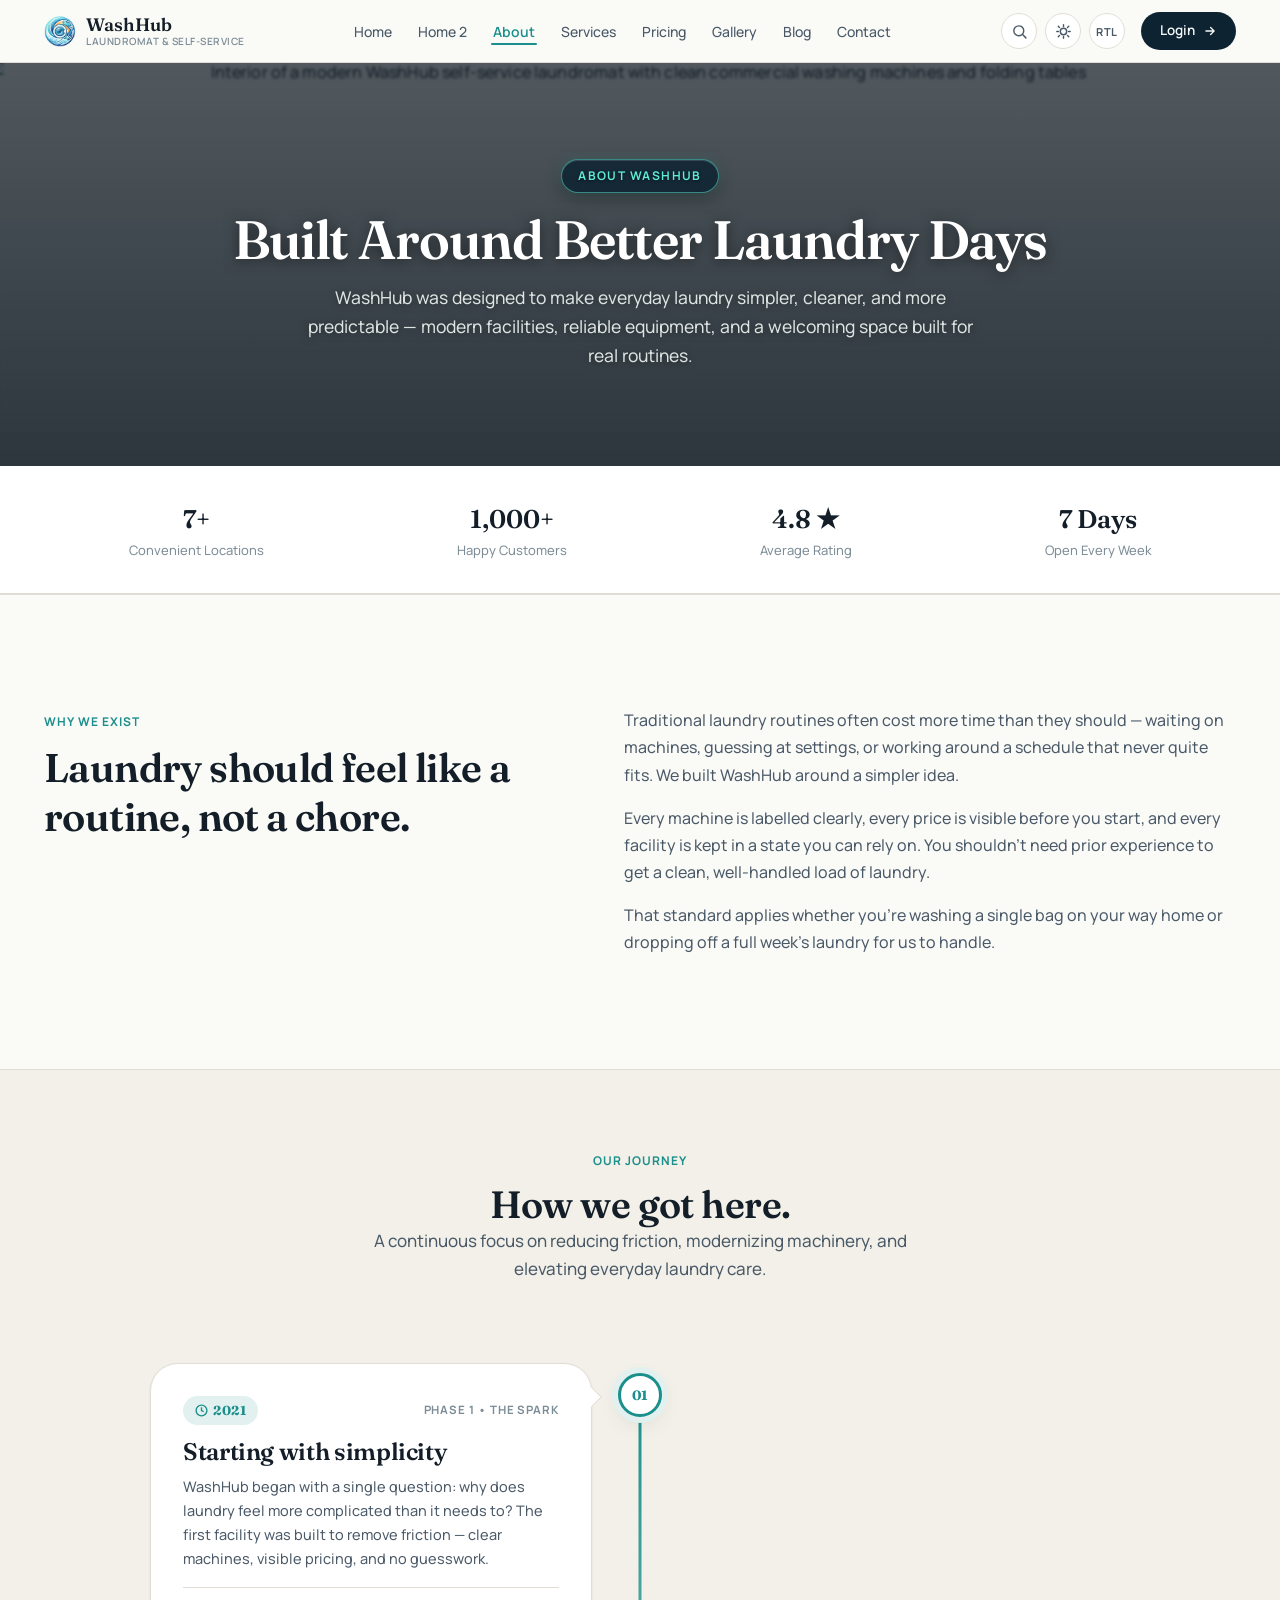
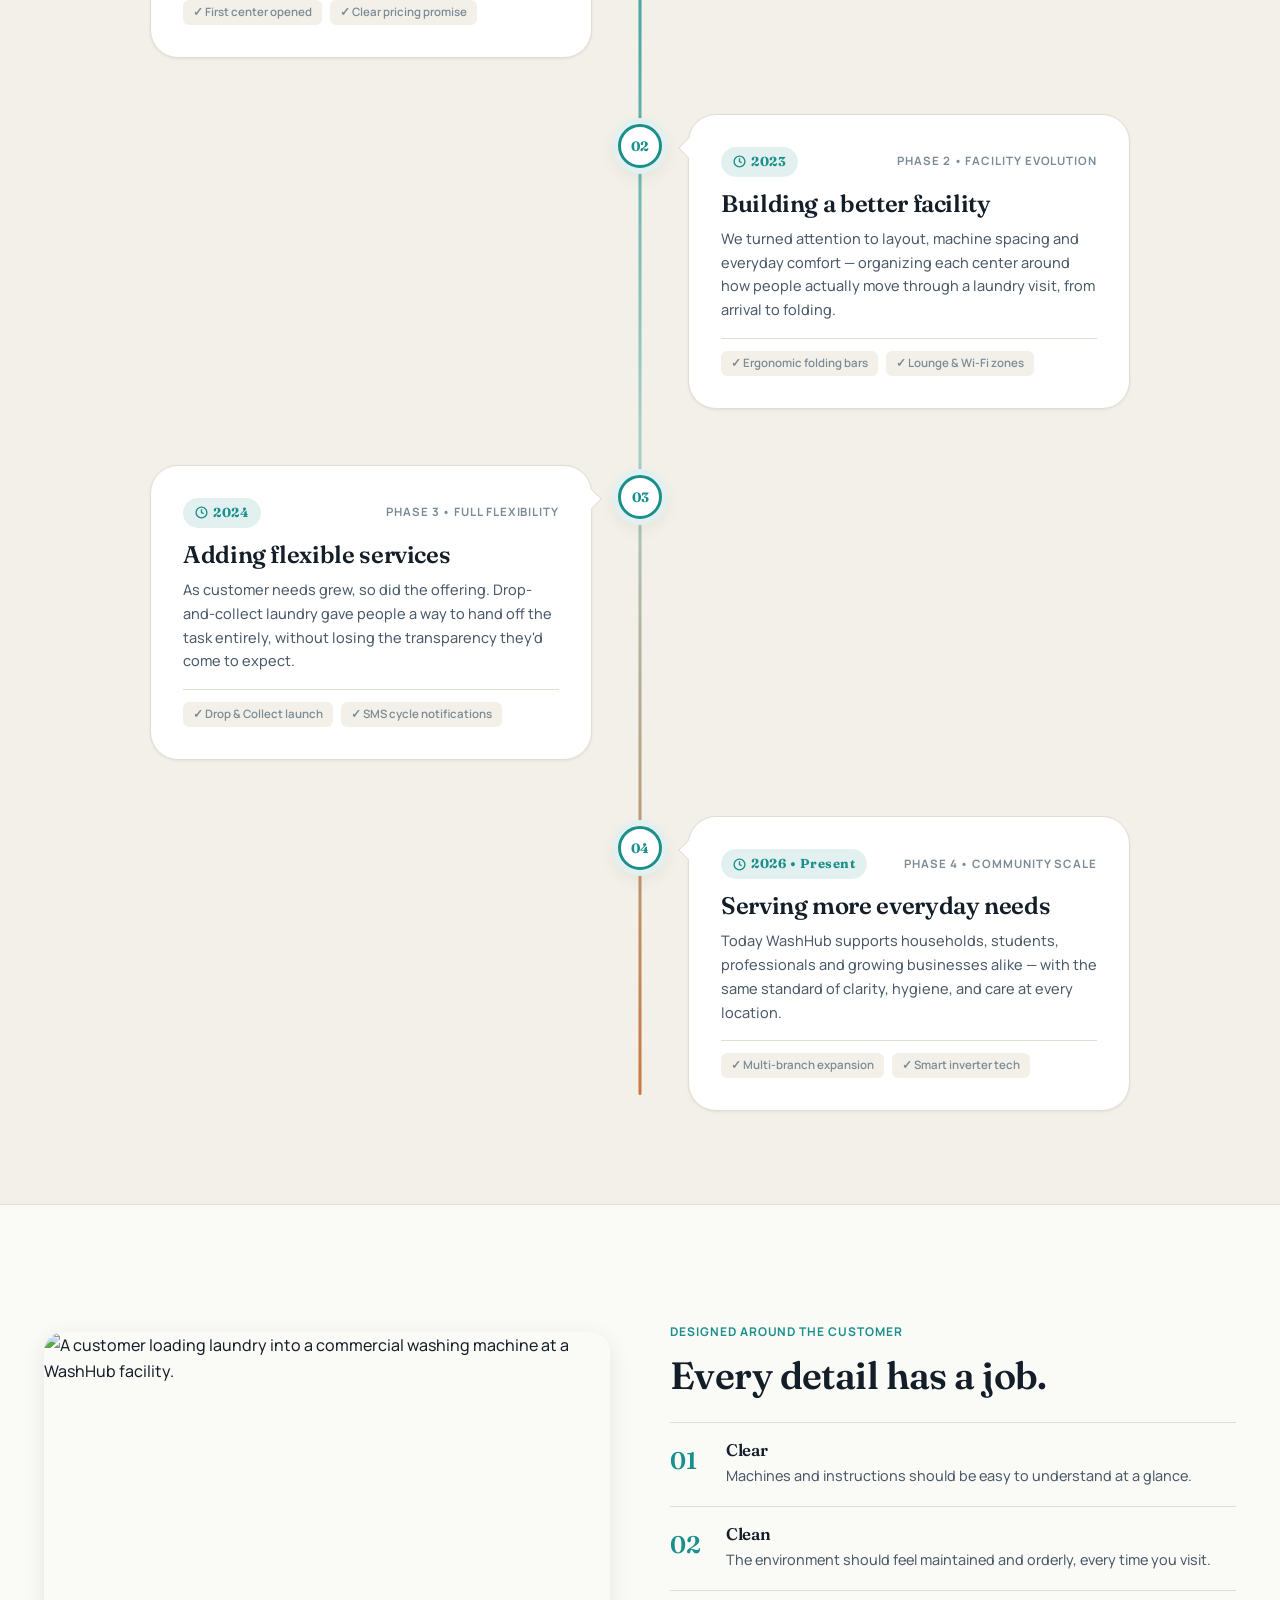
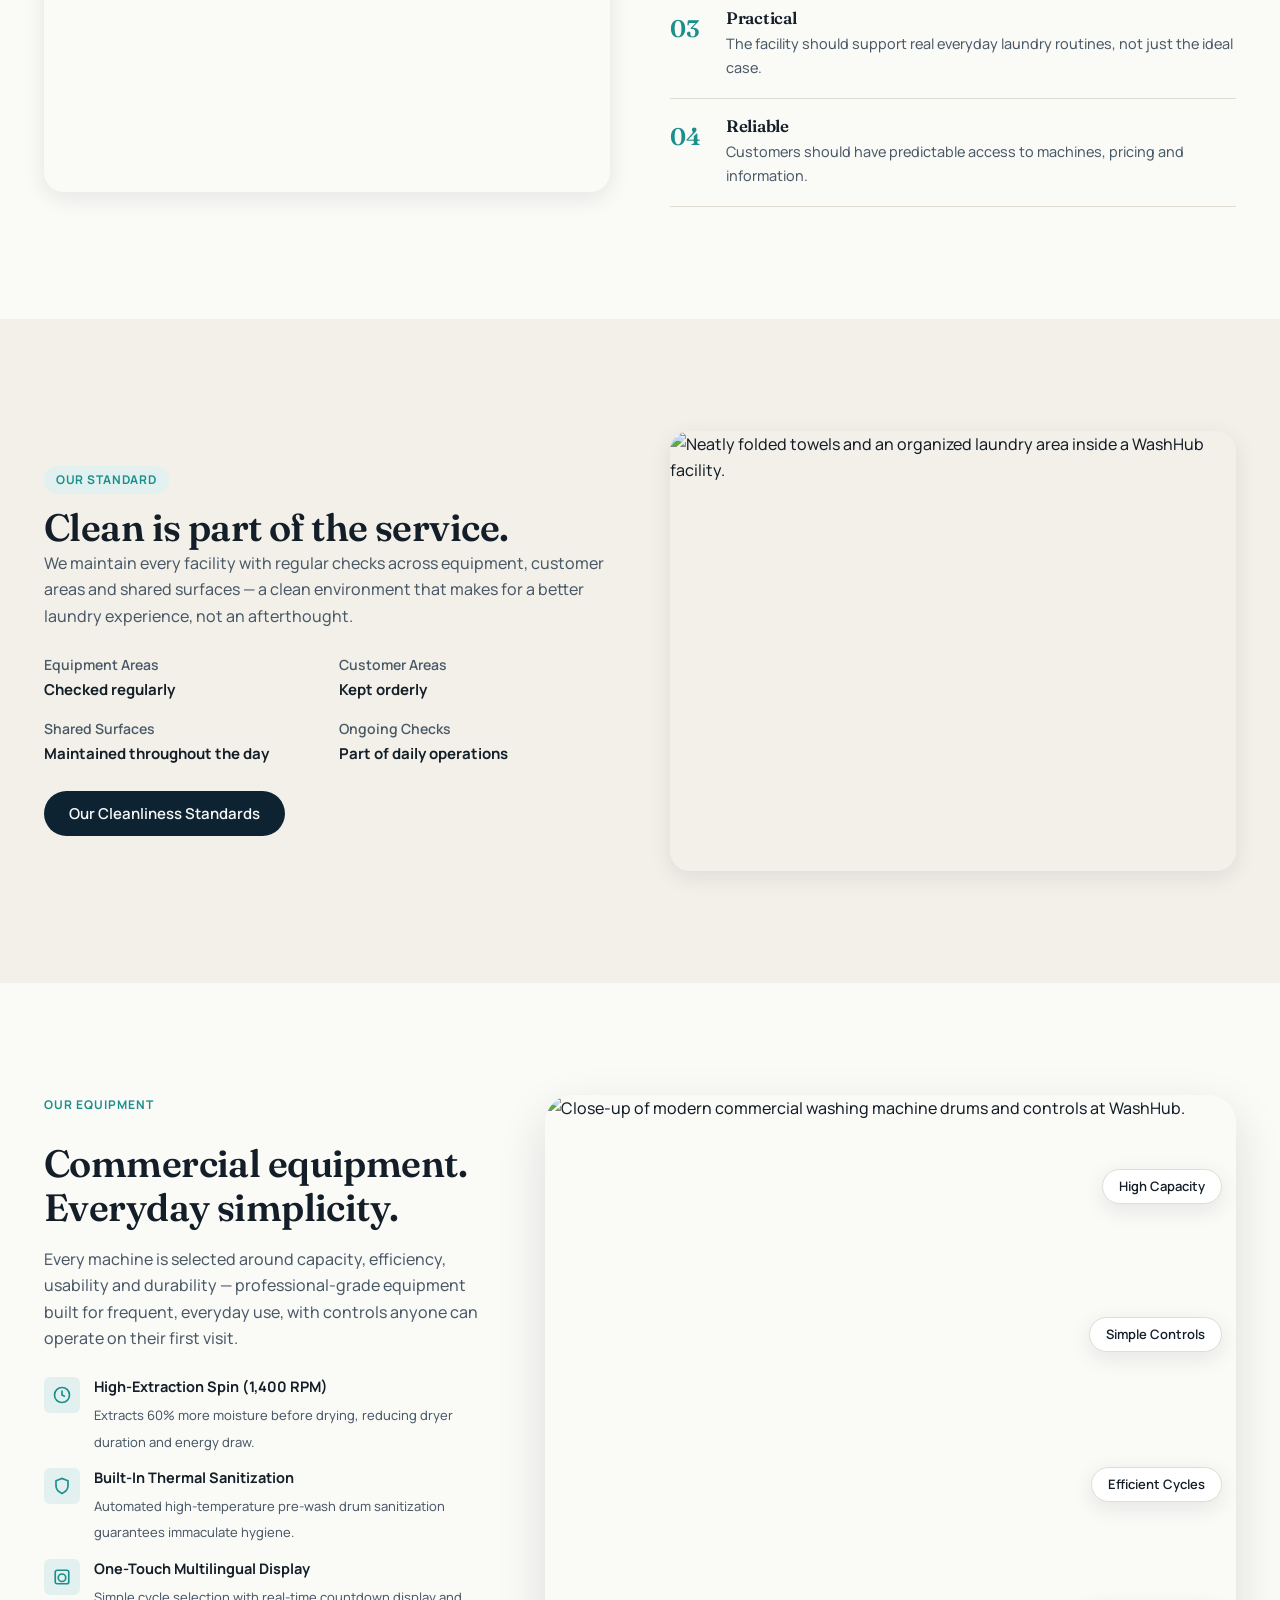
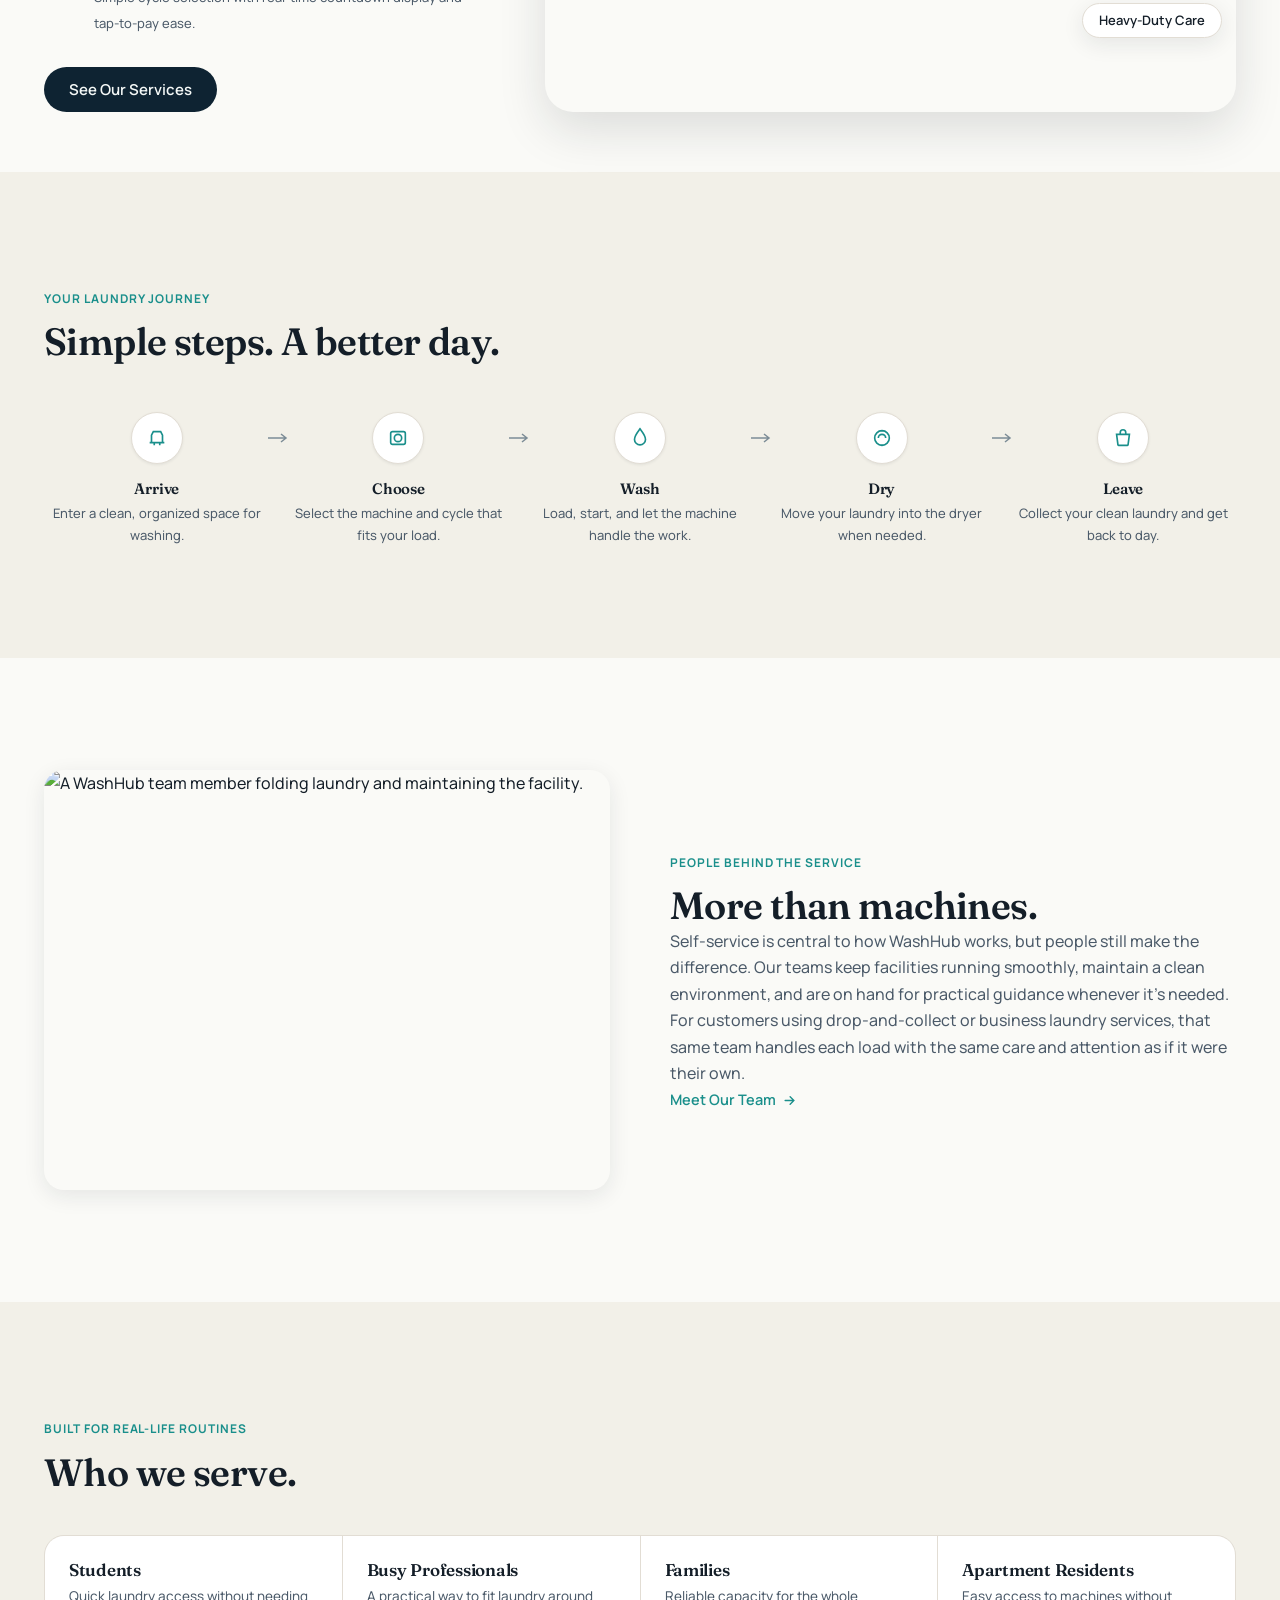
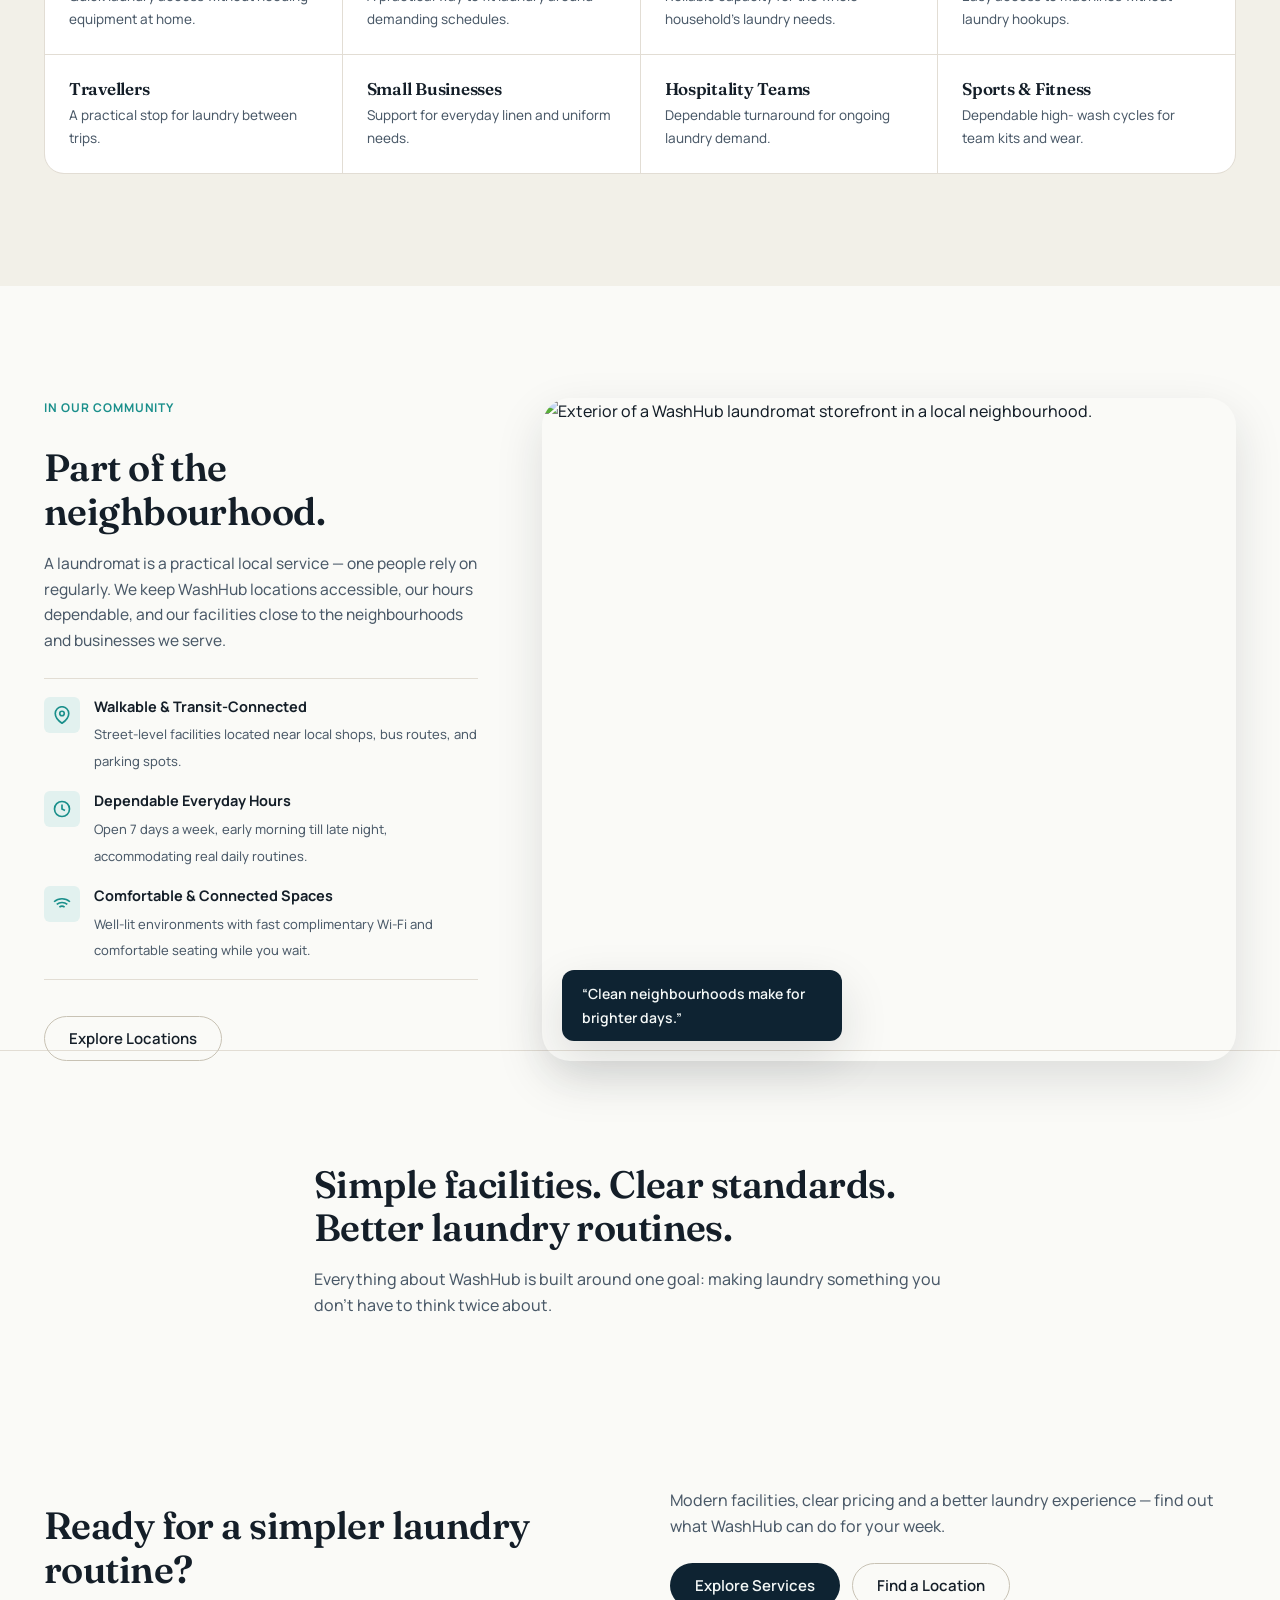
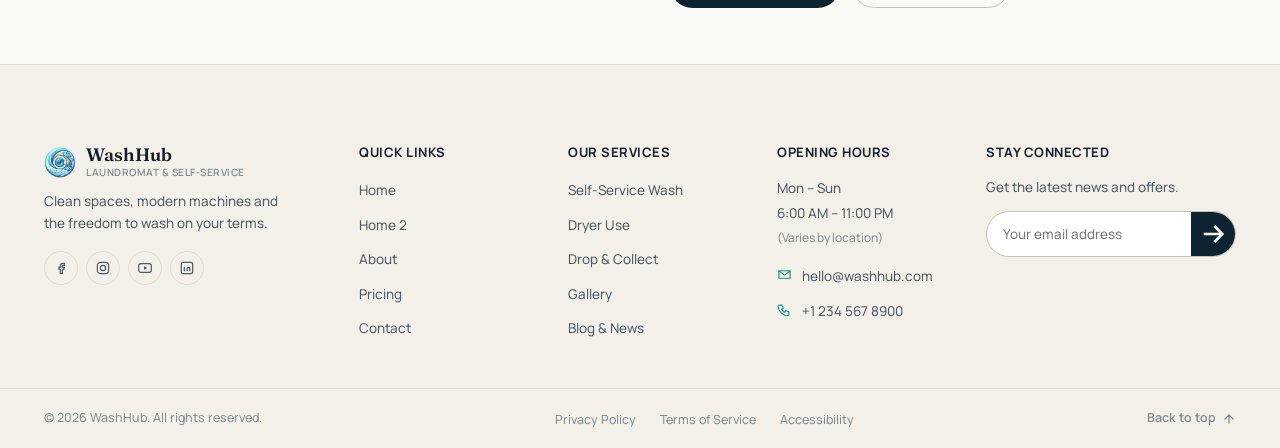
==== commit a18429d7: "ok" ====
--- a/about.html
+++ b/about.html
@@ -64,7 +64,15 @@
 <div class="mobile-nav-scrim" id="mobileScrim" aria-hidden="true"></div>
 <nav class="mobile-nav" id="mobileNav" aria-label="Mobile navigation" aria-hidden="true">
   <div class="mobile-nav-head">
-    <span class="brand-name" style="font-family:var(--font-display);font-size:18px;">WashHub</span>
+    <a href="index.html" class="brand" aria-label="WashHub home">
+      <span class="brand-mark" aria-hidden="true">
+        <img src="Assets/logo.png" alt="" width="32" height="32" class="brand-logo-img">
+      </span>
+      <span class="brand-text">
+        <span class="brand-name">WashHub</span>
+        <span class="brand-sub">LAUNDROMAT &amp; SELF-SERVICE</span>
+      </span>
+    </a>
     <button class="icon-btn" id="mobileClose" aria-label="Close navigation menu">
       <svg width="18" height="18" viewBox="0 0 24 24" fill="none" stroke="currentColor" stroke-width="2" stroke-linecap="round"><path d="M6 6l12 12M18 6 6 18"/></svg>
     </button>
@@ -388,7 +396,7 @@
         <div class="journey-step">
           <span class="journey-icon"><svg viewBox="0 0 24 24" fill="none" stroke="currentColor" stroke-width="1.8"><path d="M5 8h14l-1.5 11.5a1 1 0 0 1-1 .5H7.5a1 1 0 0 1-1-.5L5 8Z"/><path d="M9 8V6a3 3 0 0 1 6 0v2"/></svg></span>
           <h4>Leave</h4>
-          <p>Collect your clean laundry and get back to your day.</p>
+          <p>Collect your clean laundry and get back to day.</p>
         </div>
       </div>
     </div>
@@ -424,11 +432,11 @@
         <div class="audience-item"><h3>Students</h3><p>Quick laundry access without needing equipment at home.</p></div>
         <div class="audience-item"><h3>Busy Professionals</h3><p>A practical way to fit laundry around demanding schedules.</p></div>
         <div class="audience-item"><h3>Families</h3><p>Reliable capacity for the whole household's laundry needs.</p></div>
-        <div class="audience-item"><h3>Apartment Residents</h3><p>Easy access to machines without home laundry hookups.</p></div>
+        <div class="audience-item"><h3>Apartment Residents</h3><p>Easy access to machines without laundry hookups.</p></div>
         <div class="audience-item"><h3>Travellers</h3><p>A practical stop for laundry between trips.</p></div>
         <div class="audience-item"><h3>Small Businesses</h3><p>Support for everyday linen and uniform needs.</p></div>
         <div class="audience-item"><h3>Hospitality Teams</h3><p>Dependable turnaround for ongoing laundry demand.</p></div>
-        <div class="audience-item"><h3>Sports &amp; Fitness</h3><p>Dependable high-capacity wash cycles for team kits and athletic wear.</p></div>
+        <div class="audience-item"><h3>Sports &amp; Fitness</h3><p>Dependable high- wash cycles for team kits and wear.</p></div>
       </div>
     </div>
   </section>
--- a/style.css
+++ b/style.css
@@ -799,9 +799,18 @@
   display: flex;
   align-items: center;
   justify-content: space-between;
+  gap: var(--sp-3);
   margin-block-end: var(--sp-6);
   padding-block-end: var(--sp-4);
   border-block-end: 1px solid var(--border-color);
+}
+
+.mobile-nav-head .brand {
+  display: inline-flex;
+  align-items: center;
+  gap: 10px;
+  text-decoration: none;
+  flex: 1;
 }
 
 .mobile-nav ul {
@@ -1282,6 +1291,7 @@
   padding: 12px 14px;
   backdrop-filter: blur(6px);
   -webkit-backdrop-filter: blur(6px);
+  text-align: left;
   transition: background var(--dur), border-color var(--dur), transform var(--dur);
 }
 
@@ -1307,6 +1317,12 @@
   display: flex;
   flex-direction: column;
   gap: 1px;
+  text-align: left;
+}
+
+[dir="rtl"] .hero-benefit-card,
+[dir="rtl"] .hero-benefit-text {
+  text-align: right;
 }
 
 .hero-benefit-text strong {
@@ -3155,6 +3171,15 @@
   justify-content: center;
   font-weight: 700;
   font-size: 14.5px;
+  flex: none;
+}
+
+.testimonial .avatar-img {
+  width: 42px;
+  height: 42px;
+  border-radius: 50%;
+  object-fit: cover;
+  border: 2px solid var(--border-color);
   flex: none;
 }
 
@@ -6385,6 +6410,12 @@
   margin-block: var(--sp-3) var(--sp-6);
 }
 
+.svc-biz-actions {
+  display: flex;
+  gap: var(--sp-3);
+  flex-wrap: wrap;
+}
+
 .svc-biz-pill {
   font-size: 13px;
   font-weight: 600;
@@ -7116,6 +7147,29 @@
 
   .svc-biz-grid {
     grid-template-columns: 1fr;
+    text-align: center;
+  }
+
+  .svc-biz-copy {
+    text-align: center;
+    max-width: 680px;
+    margin-inline: auto;
+  }
+
+  .svc-biz-copy h2,
+  .svc-biz-copy p:not(.eyebrow) {
+    text-align: center;
+    margin-inline: auto;
+  }
+
+  .svc-biz-pills {
+    justify-content: center;
+    margin-inline: auto;
+  }
+
+  .svc-biz-actions {
+    justify-content: center;
+    margin-inline: auto;
   }
 
   .svc-biz-media {
@@ -8058,12 +8112,27 @@
 .prc-table th {
   padding: var(--sp-3) var(--sp-6);
   font-size: 12px;
-  font-weight: 600;
+  font-weight: 700;
   text-transform: uppercase;
   letter-spacing: 0.06em;
   color: var(--text-muted);
   background: var(--bg-surface);
   border-block-end: 1px solid var(--border-color);
+}
+
+:root[data-theme="dark"] .prc-table th {
+  color: var(--text-primary);
+  background: var(--bg-elevated);
+  border-block-end: 1px solid var(--border-color);
+}
+
+:root[data-theme="dark"] .prc-table-subtitle {
+  color: var(--text-secondary);
+}
+
+:root[data-theme="dark"] .svc-table th {
+  color: var(--text-primary);
+  background: var(--bg-elevated);
 }
 
 .prc-table td {
@@ -10825,6 +10894,13 @@
   .cnt-branches-grid {
     grid-template-columns: 1fr 1fr;
   }
+
+  .cnt-branches-grid > :last-child:nth-child(odd) {
+    grid-column: 1 / -1;
+    max-width: calc(50% - (var(--sp-6) / 2));
+    margin-inline: auto;
+    width: 100%;
+  }
 }
 
 @media (max-width: 768px) {
@@ -10834,6 +10910,12 @@
 
   .cnt-branches-grid {
     grid-template-columns: 1fr;
+  }
+
+  .cnt-branches-grid > :last-child:nth-child(odd) {
+    grid-column: auto;
+    max-width: 100%;
+    margin-inline: 0;
   }
 
   .cnt-map-frame-wrap {
@@ -14397,15 +14479,21 @@
     margin-inline: auto;
   }
 
-  /* Section 8 — Customer Principles: Clean Start Alignment */
+  /* Section 8 — Customer Principles: Cohesive Alignment */
   .split-60-40 {
     grid-template-columns: 1fr !important;
+    gap: var(--sp-6) !important;
+  }
+  .split-60-40 > div:last-child {
+    max-width: 640px !important;
+    margin-inline: auto !important;
+    width: 100% !important;
     text-align: start !important;
   }
-  .split-60-40 > div:last-child {
+  .split-60-40 .eyebrow {
     text-align: start !important;
-  }
-  .split-60-40 .eyebrow,
+    margin-inline: 0 !important;
+  }
   .split-60-40 h2 {
     text-align: start !important;
     margin-inline: 0 !important;
@@ -14422,14 +14510,14 @@
     align-items: flex-start !important;
     gap: 16px !important;
     text-align: start !important;
-    padding-block: 18px !important;
+    padding-block: 16px !important;
   }
   .principle-num {
     margin: 0 !important;
     width: 40px !important;
     min-width: 40px !important;
     max-width: 40px !important;
-    font-size: 1.5rem !important;
+    font-size: 1.4rem !important;
     line-height: 1.2 !important;
     text-align: start !important;
     flex: 0 0 40px !important;
@@ -14452,6 +14540,19 @@
     font-size: 0.9rem !important;
     max-width: 100% !important;
     margin-inline: 0 !important;
+  }
+
+  [dir="rtl"] .split-60-40,
+  [dir="rtl"] .split-60-40 > div:last-child,
+  [dir="rtl"] .split-60-40 .eyebrow,
+  [dir="rtl"] .split-60-40 h2,
+  [dir="rtl"] .principle-list,
+  [dir="rtl"] .principle-row,
+  [dir="rtl"] .principle-num,
+  [dir="rtl"] .principle-text,
+  [dir="rtl"] .principle-text h4,
+  [dir="rtl"] .principle-text p {
+    text-align: right !important;
   }
 
   /* Section 14 — Community Features: Clean Start Alignment */
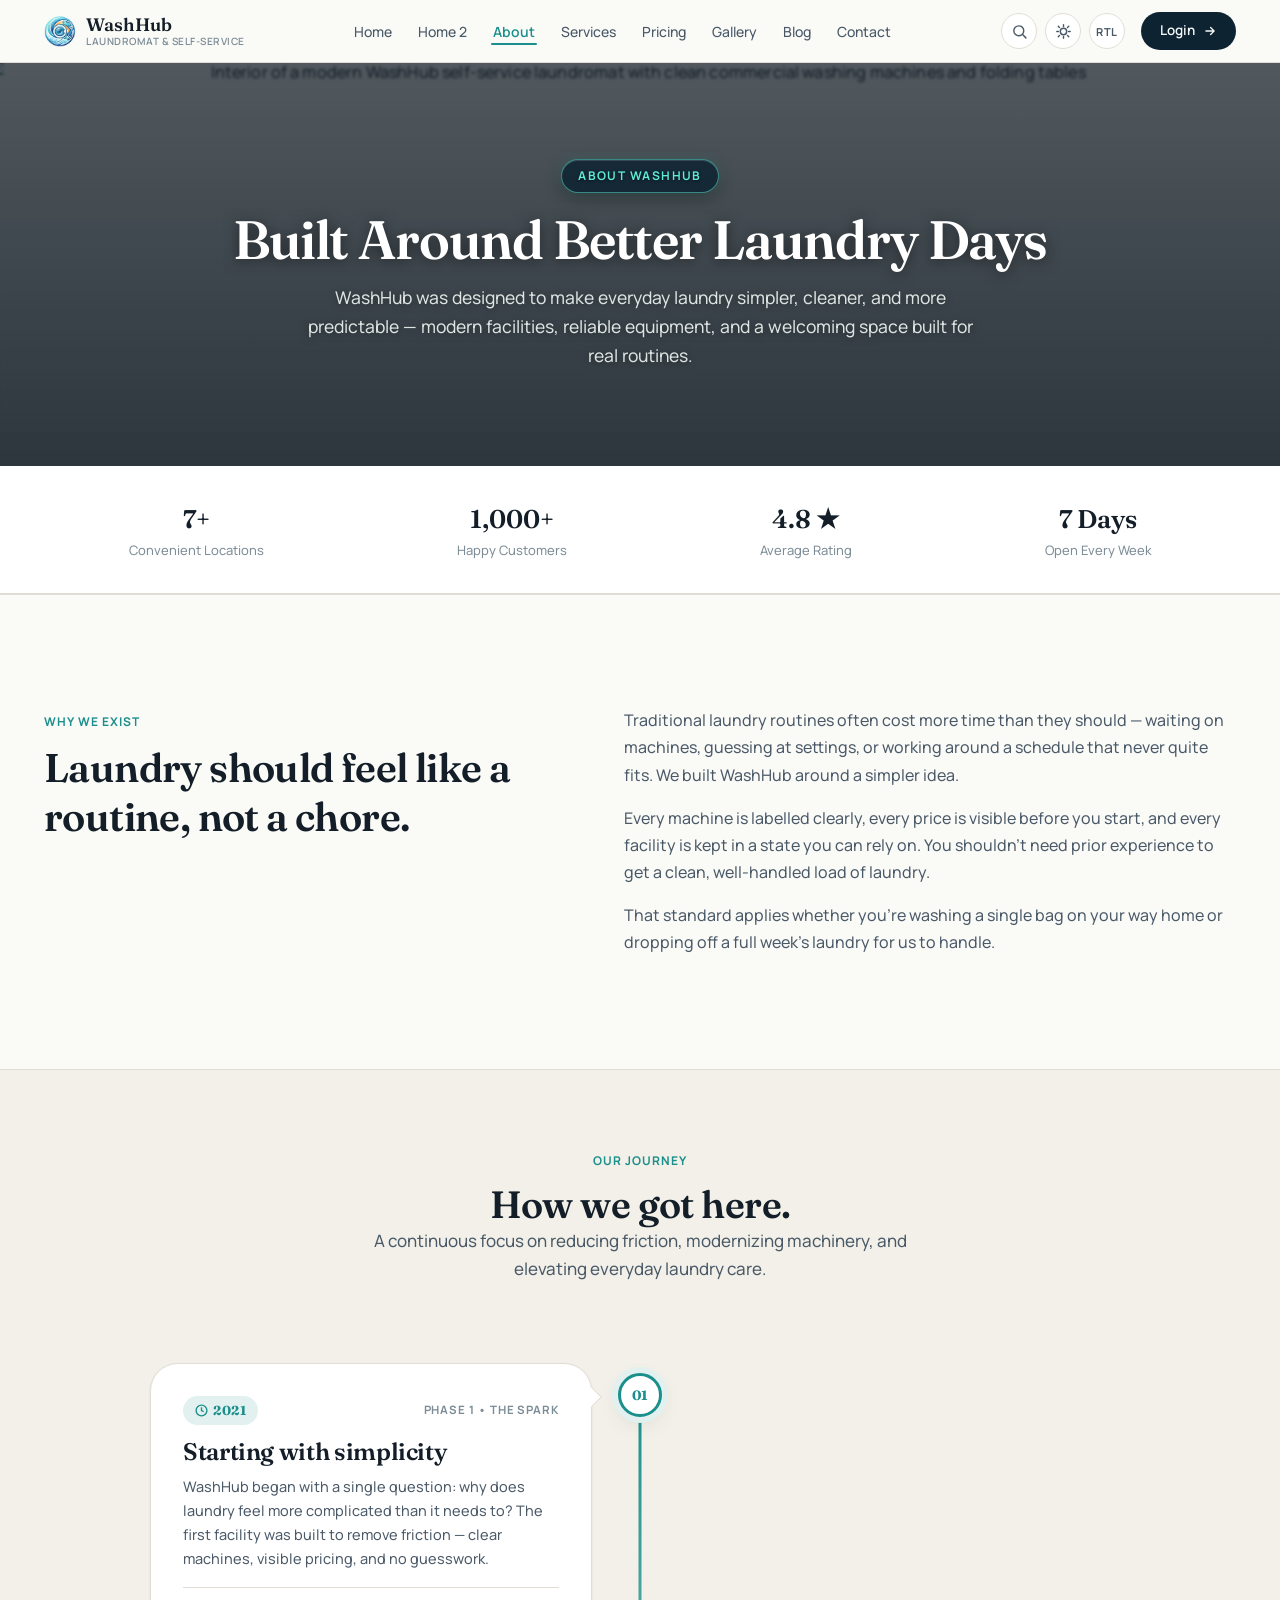
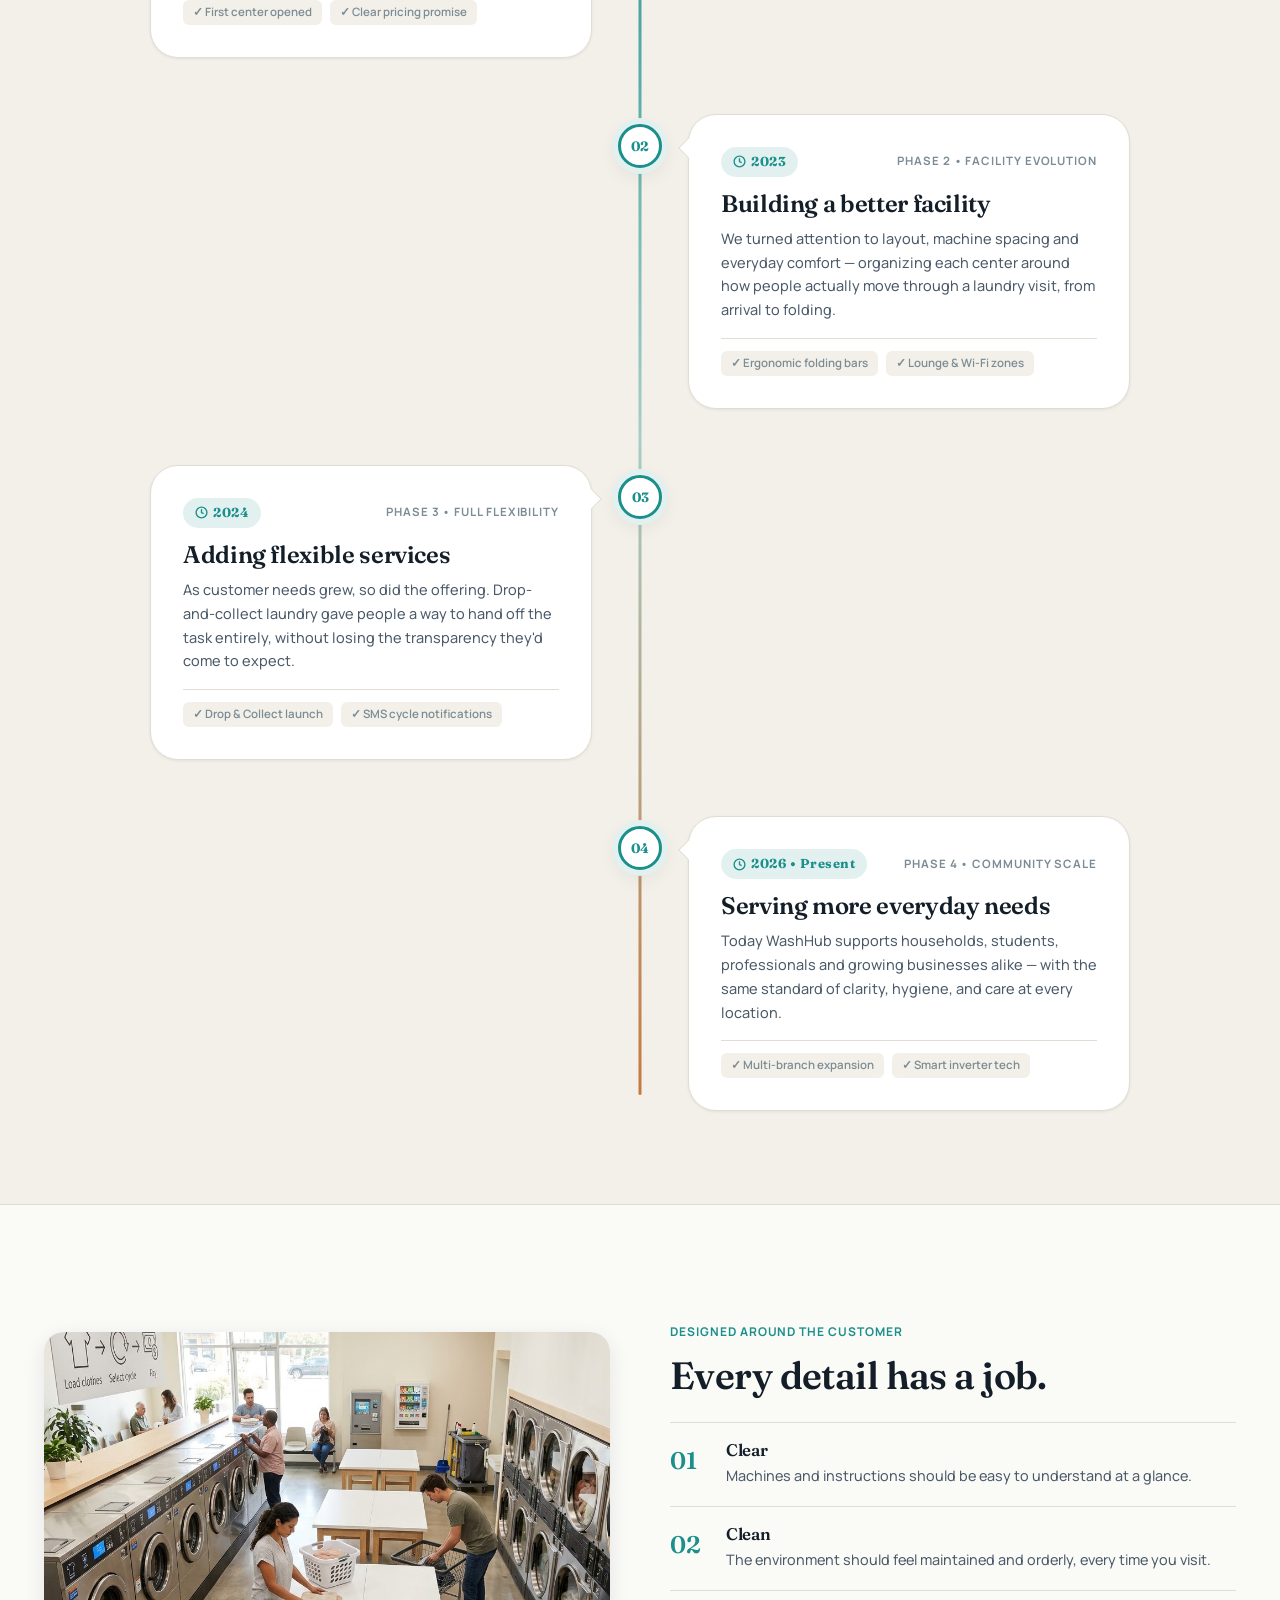
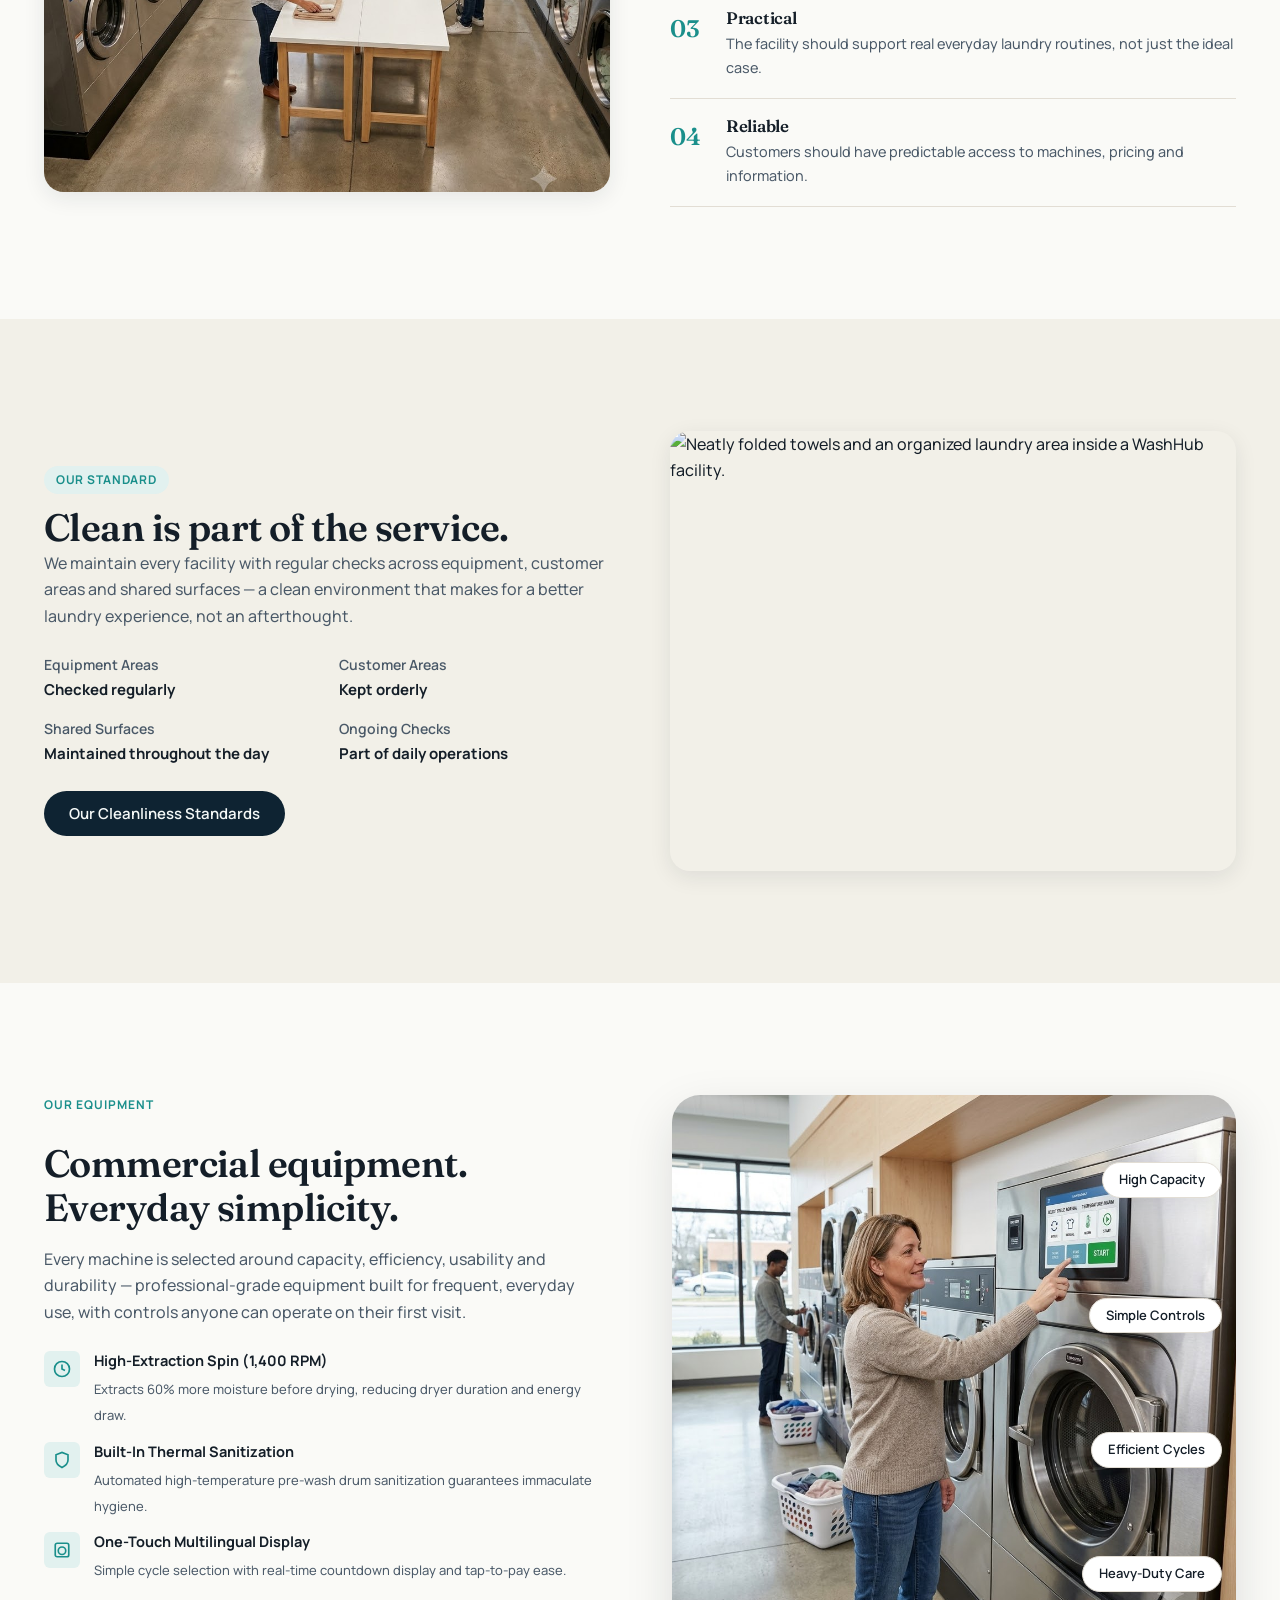
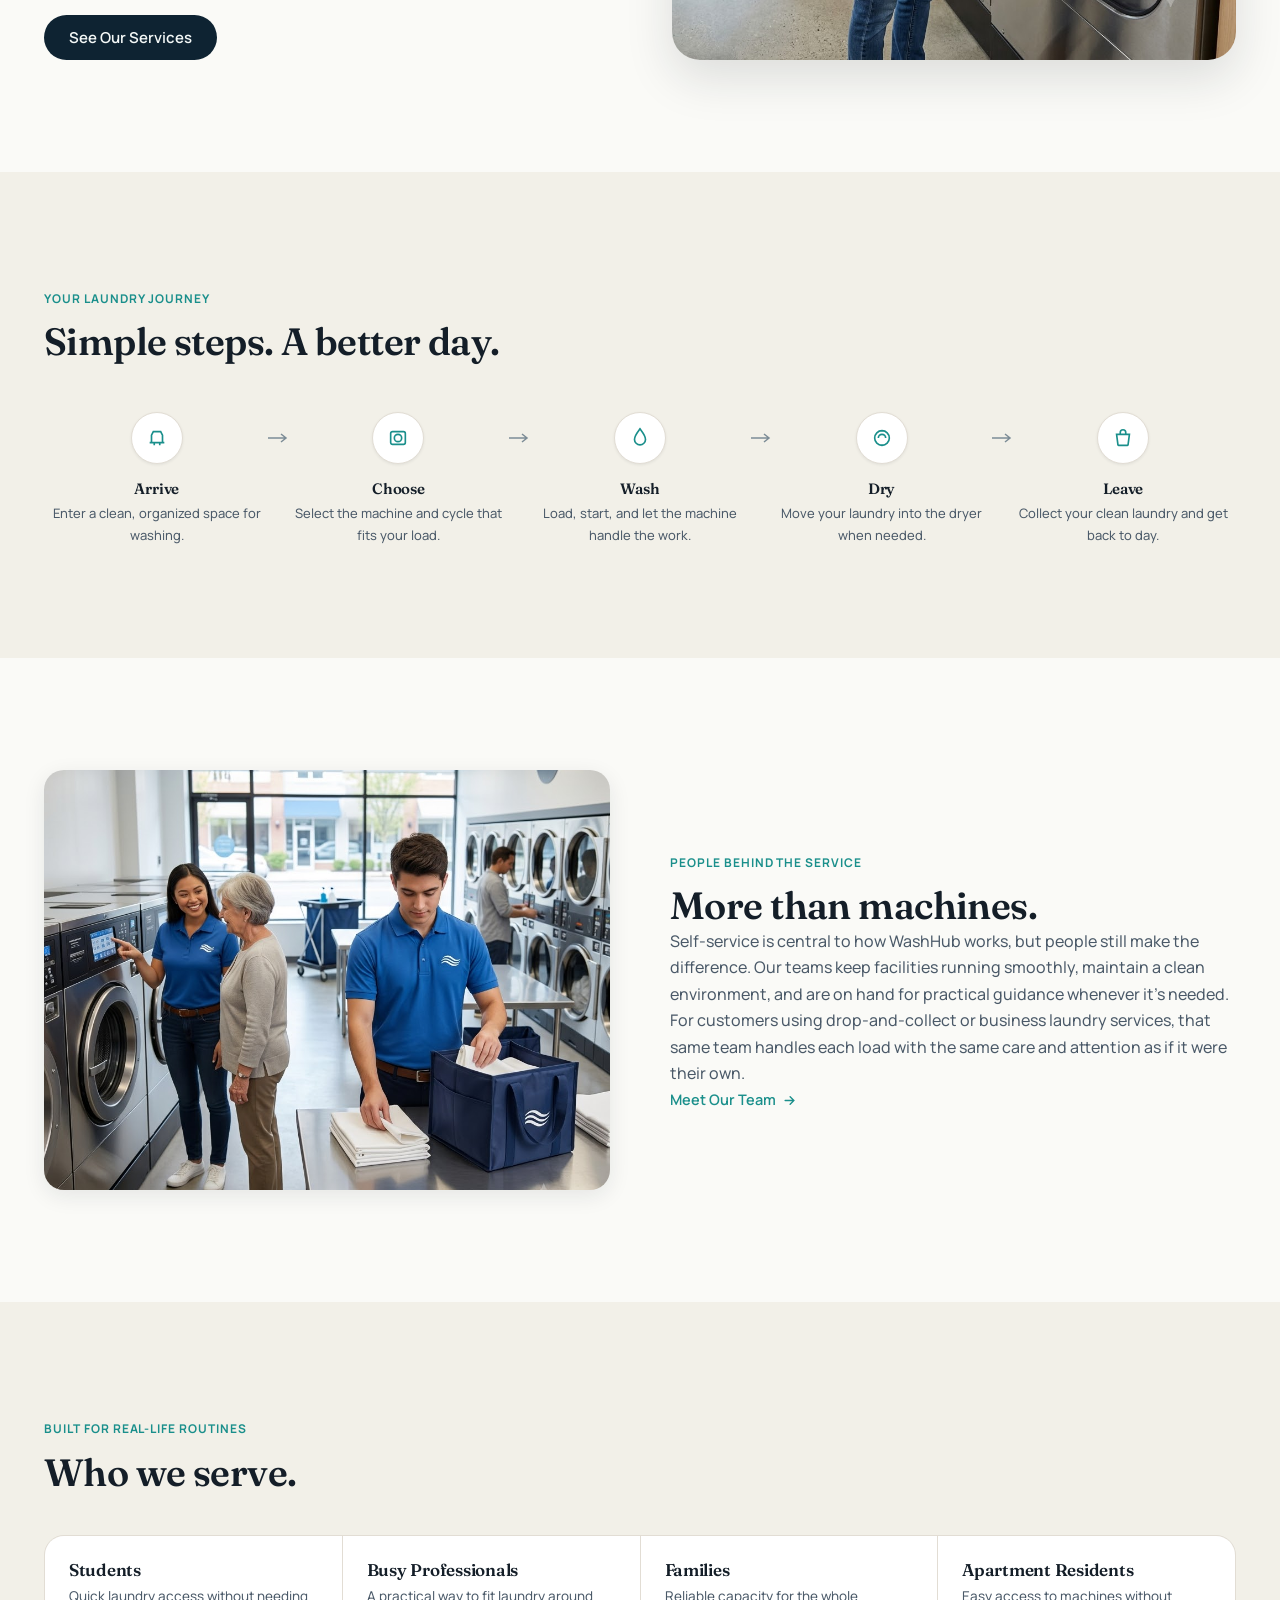
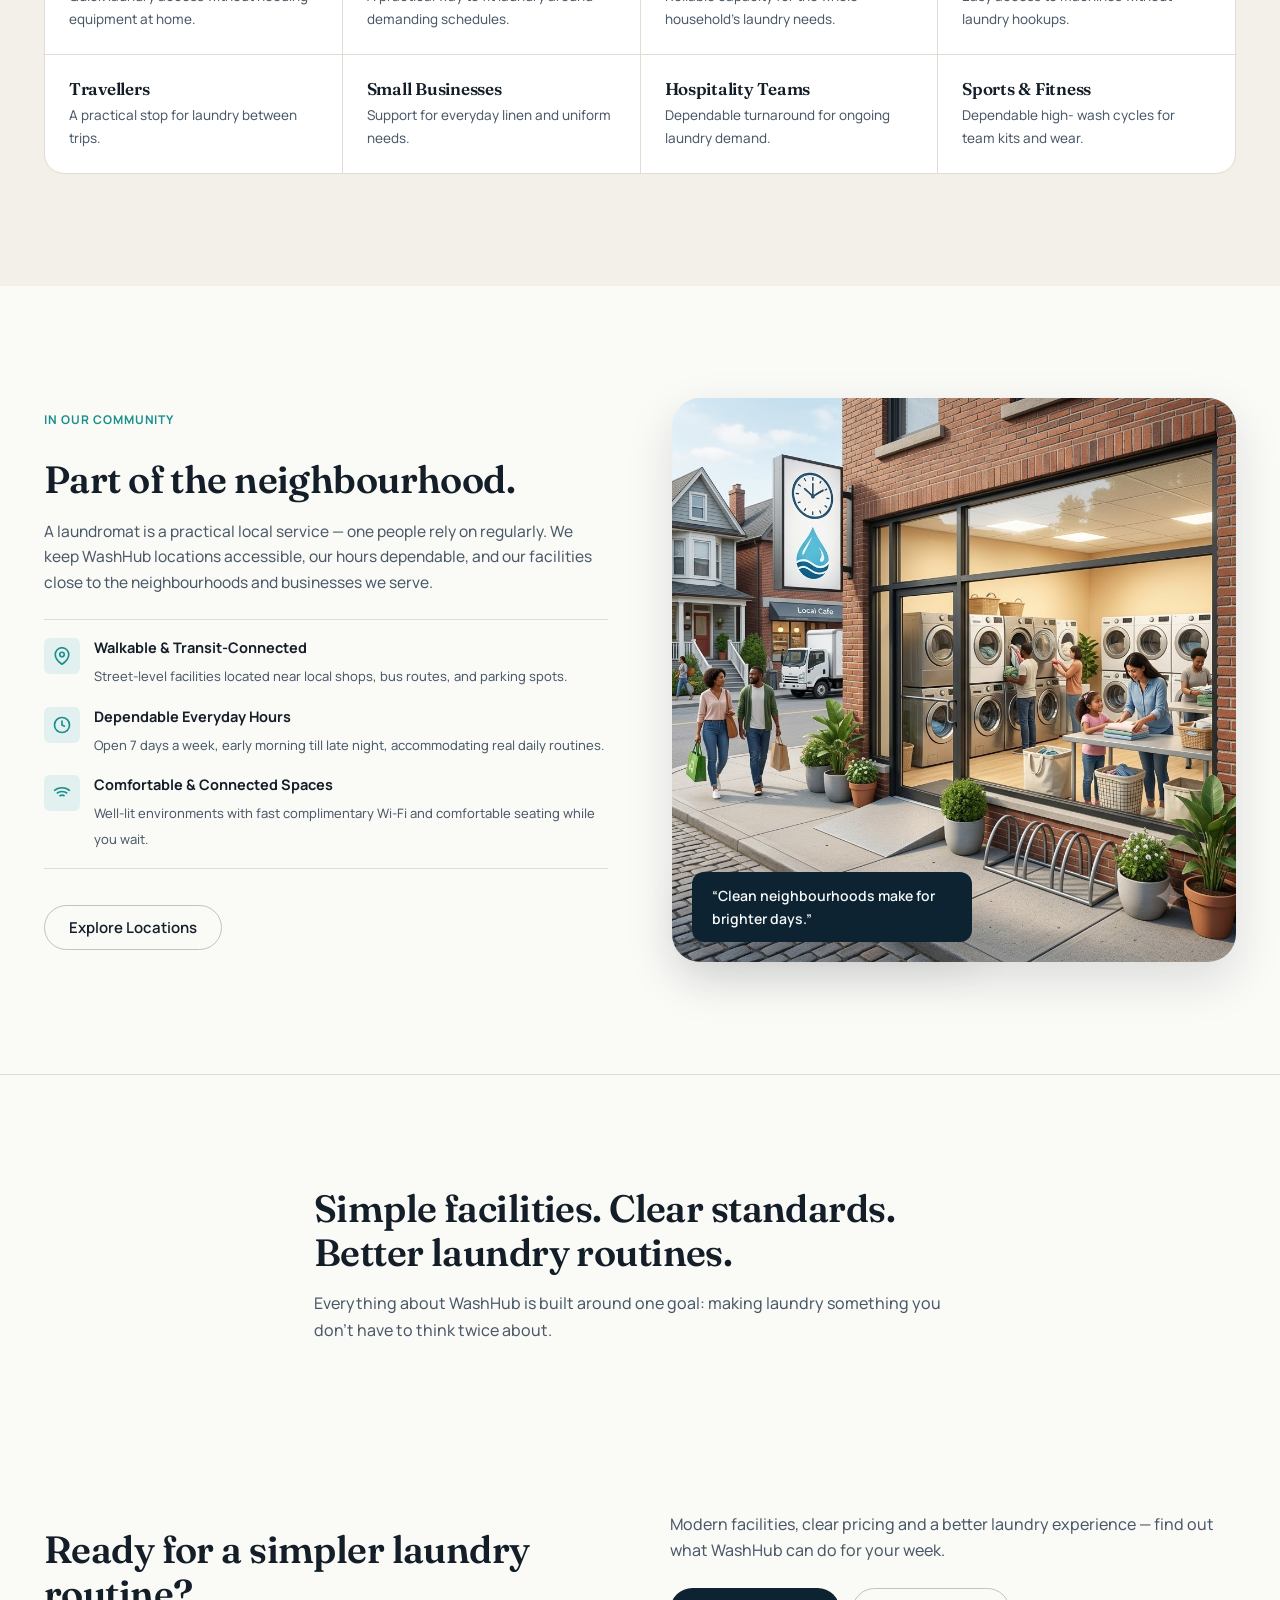
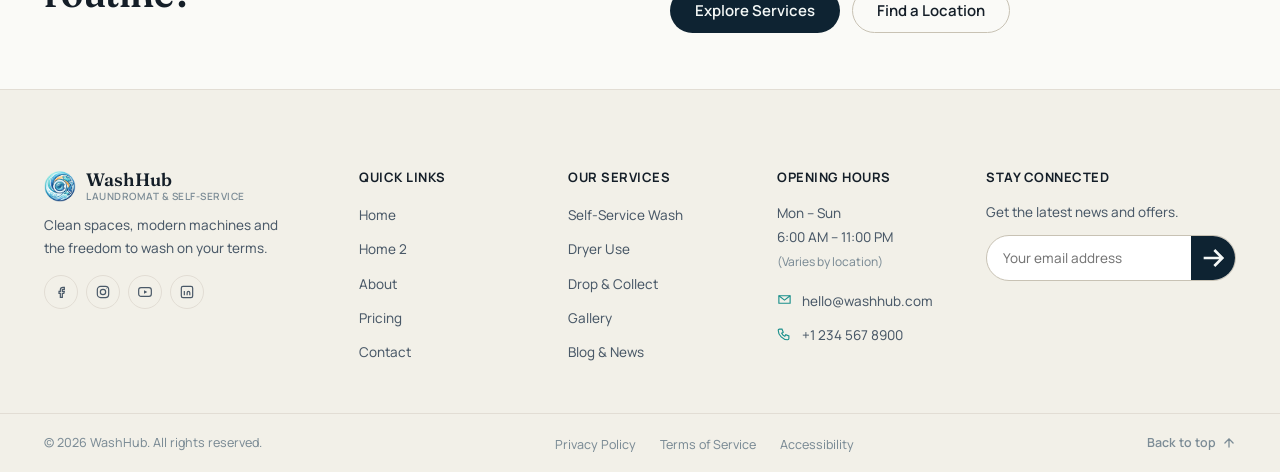
==== commit aa442b59: "added" ====
--- a/about.html
+++ b/about.html
@@ -252,7 +252,7 @@
   <section class="section">
     <div class="container split-60-40" data-reveal>
       <img
-        src="https://images.unsplash.com/photo-1582735689369-4fe89db7114c?w=1000&q=80&auto=format&fit=crop"
+        src="./Assets/About/Designed Around the Customer.jpg"
         alt="A customer loading laundry into a commercial washing machine at a WashHub facility."
         width="1000" height="900"
         loading="lazy"
@@ -350,7 +350,7 @@
       </div>
       <div class="equipment-media">
         <img
-          src="https://images.unsplash.com/photo-1545173168-9f1947eebb7f?w=1100&q=85&auto=format&fit=crop"
+          src="./Assets/About/Our Equipment.jpg"
           alt="Close-up of modern commercial washing machine drums and controls at WashHub."
           width="1100" height="900"
           loading="lazy"
@@ -406,7 +406,7 @@
   <section class="section">
     <div class="container human-grid" data-reveal>
       <img
-        src="https://images.unsplash.com/photo-1521791136064-7986c2920216?w=1000&q=80&auto=format&fit=crop"
+        src="./Assets/About/People Behind the Service.jpg"
         alt="A WashHub team member folding laundry and maintaining the facility."
         width="1000" height="900"
         loading="lazy"
@@ -485,7 +485,7 @@
       </div>
       <div class="community-media">
         <img
-          src="https://images.unsplash.com/photo-1513694203232-719a280e022f?w=900&q=80&auto=format&fit=crop"
+          src="./Assets/About/In Our Community.jpg"
           alt="Exterior of a WashHub laundromat storefront in a local neighbourhood."
           width="900" height="700"
           loading="lazy"
--- a/style.css
+++ b/style.css
@@ -6864,6 +6864,17 @@
   .experience-photo {
     order: -1;
     aspect-ratio: 16/9;
+    min-height: auto !important;
+    max-height: none !important;
+    width: 100% !important;
+    max-width: 100% !important;
+    box-sizing: border-box !important;
+  }
+
+  .experience-photo img {
+    width: 100% !important;
+    height: 100% !important;
+    object-fit: cover !important;
   }
 
   .drop-collect-card {
@@ -7143,6 +7154,10 @@
     order: -1;
     aspect-ratio: 16/10;
     max-height: 360px;
+    width: 100%;
+    max-width: 580px;
+    margin-inline: auto;
+    justify-self: center;
   }
 
   .svc-biz-grid {
@@ -7177,6 +7192,10 @@
     aspect-ratio: 16/10;
     max-height: 320px;
     margin-block-end: var(--sp-4);
+    width: 100%;
+    max-width: 580px;
+    margin-inline: auto;
+    justify-self: center;
   }
 
   .svc-flow-grid {
@@ -7251,9 +7270,7 @@
     padding: var(--sp-5);
   }
 
-  .machine-grid {
-    grid-template-columns: repeat(3, 1fr);
-  }
+
 
   .location-grid {
     grid-template-columns: 1fr;
@@ -7413,6 +7430,22 @@
 
   .svc-care-grid .svc-care-item:nth-child(5) {
     max-width: calc((100% - var(--sp-4)) / 2) !important;
+  }
+}
+
+/* Tablet (iPad Mini 768px) Machine Grid Centering */
+@media (min-width: 561px) and (max-width: 860px) {
+  .machine-grid {
+    display: flex;
+    flex-wrap: wrap;
+    justify-content: center;
+    gap: var(--sp-2);
+  }
+
+  .machine-grid .machine-card {
+    flex: 0 0 calc((100% - 2 * var(--sp-2)) / 3);
+    max-width: calc((100% - 2 * var(--sp-2)) / 3);
+    box-sizing: border-box;
   }
 }
 
@@ -7506,17 +7539,32 @@
   }
 
   .machine-grid {
-    grid-template-columns: none;
-    grid-auto-flow: column;
-    grid-auto-columns: 110px;
-    overflow-x: auto;
-    padding-block-end: var(--sp-2);
-    scroll-snap-type: x mandatory;
-    -webkit-overflow-scrolling: touch;
-  }
-
+    display: grid !important;
+    grid-template-columns: repeat(2, minmax(0, 1fr)) !important;
+    grid-auto-flow: row !important;
+    overflow-x: visible !important;
+    gap: 10px !important;
+    width: 100% !important;
+    box-sizing: border-box !important;
+    padding-block-end: 0 !important;
+    scroll-snap-type: none !important;
+  }
+
+  .machine-grid .machine-card,
   .machine-card {
-    scroll-snap-align: start;
+    display: flex !important;
+    flex-direction: column !important;
+    align-items: center !important;
+    justify-content: center !important;
+    width: 100% !important;
+    max-width: 100% !important;
+    min-width: 0 !important;
+    flex: 1 1 100% !important;
+    box-sizing: border-box !important;
+    padding: 12px 6px !important;
+    border-radius: var(--radius-md) !important;
+    text-align: center !important;
+    scroll-snap-align: none !important;
   }
 
   .steps-row {
@@ -14853,29 +14901,71 @@
   }
 
   .machine-grid {
-    grid-template-columns: repeat(3, minmax(0, 1fr)) !important;
-    gap: 6px !important;
-  }
-
+    display: grid !important;
+    grid-template-columns: repeat(2, minmax(0, 1fr)) !important;
+    grid-auto-flow: row !important;
+    overflow-x: visible !important;
+    gap: 10px !important;
+    width: 100% !important;
+    box-sizing: border-box !important;
+    padding-block-end: 0 !important;
+    scroll-snap-type: none !important;
+  }
+
+  .machine-grid .machine-card,
   .machine-card {
-    padding: 10px 4px !important;
+    display: flex !important;
+    flex-direction: column !important;
+    align-items: center !important;
+    justify-content: center !important;
+    width: 100% !important;
+    max-width: 100% !important;
+    min-width: 0 !important;
+    flex: 1 1 100% !important;
+    box-sizing: border-box !important;
+    padding: 12px 6px !important;
+    border-radius: var(--radius-md) !important;
+    text-align: center !important;
+    scroll-snap-align: none !important;
   }
 
   .machine-card .m-id {
-    font-size: 12px !important;
+    font-size: 13px !important;
+    font-weight: 700 !important;
+    line-height: 1.2 !important;
+    margin-block-end: 3px !important;
   }
 
   .machine-card .m-status {
+    font-size: 11px !important;
+    white-space: nowrap !important;
+    display: inline-flex !important;
+    align-items: center !important;
+    justify-content: center !important;
+    gap: 4px !important;
+    line-height: 1.2 !important;
+  }
+
+  .machine-card .m-time {
     font-size: 10px !important;
-  }
-
-  .machine-card .m-time {
-    font-size: 9.5px !important;
+    white-space: nowrap !important;
+    line-height: 1.2 !important;
+    margin-block-start: 3px !important;
   }
 
   .machine-legend {
-    gap: var(--sp-2) var(--sp-3) !important;
+    display: flex !important;
+    flex-wrap: wrap !important;
+    justify-content: center !important;
+    gap: 6px 12px !important;
     font-size: 11px !important;
+    padding-block-start: var(--sp-3) !important;
+    border-block-start: 1px solid var(--border-color) !important;
+    margin-block-start: var(--sp-3) !important;
+  }
+
+  .machine-legend span {
+    white-space: nowrap !important;
   }
 
   /* 2. Quick Pricing Snapshot (1-Column Card Layout at 360px) */
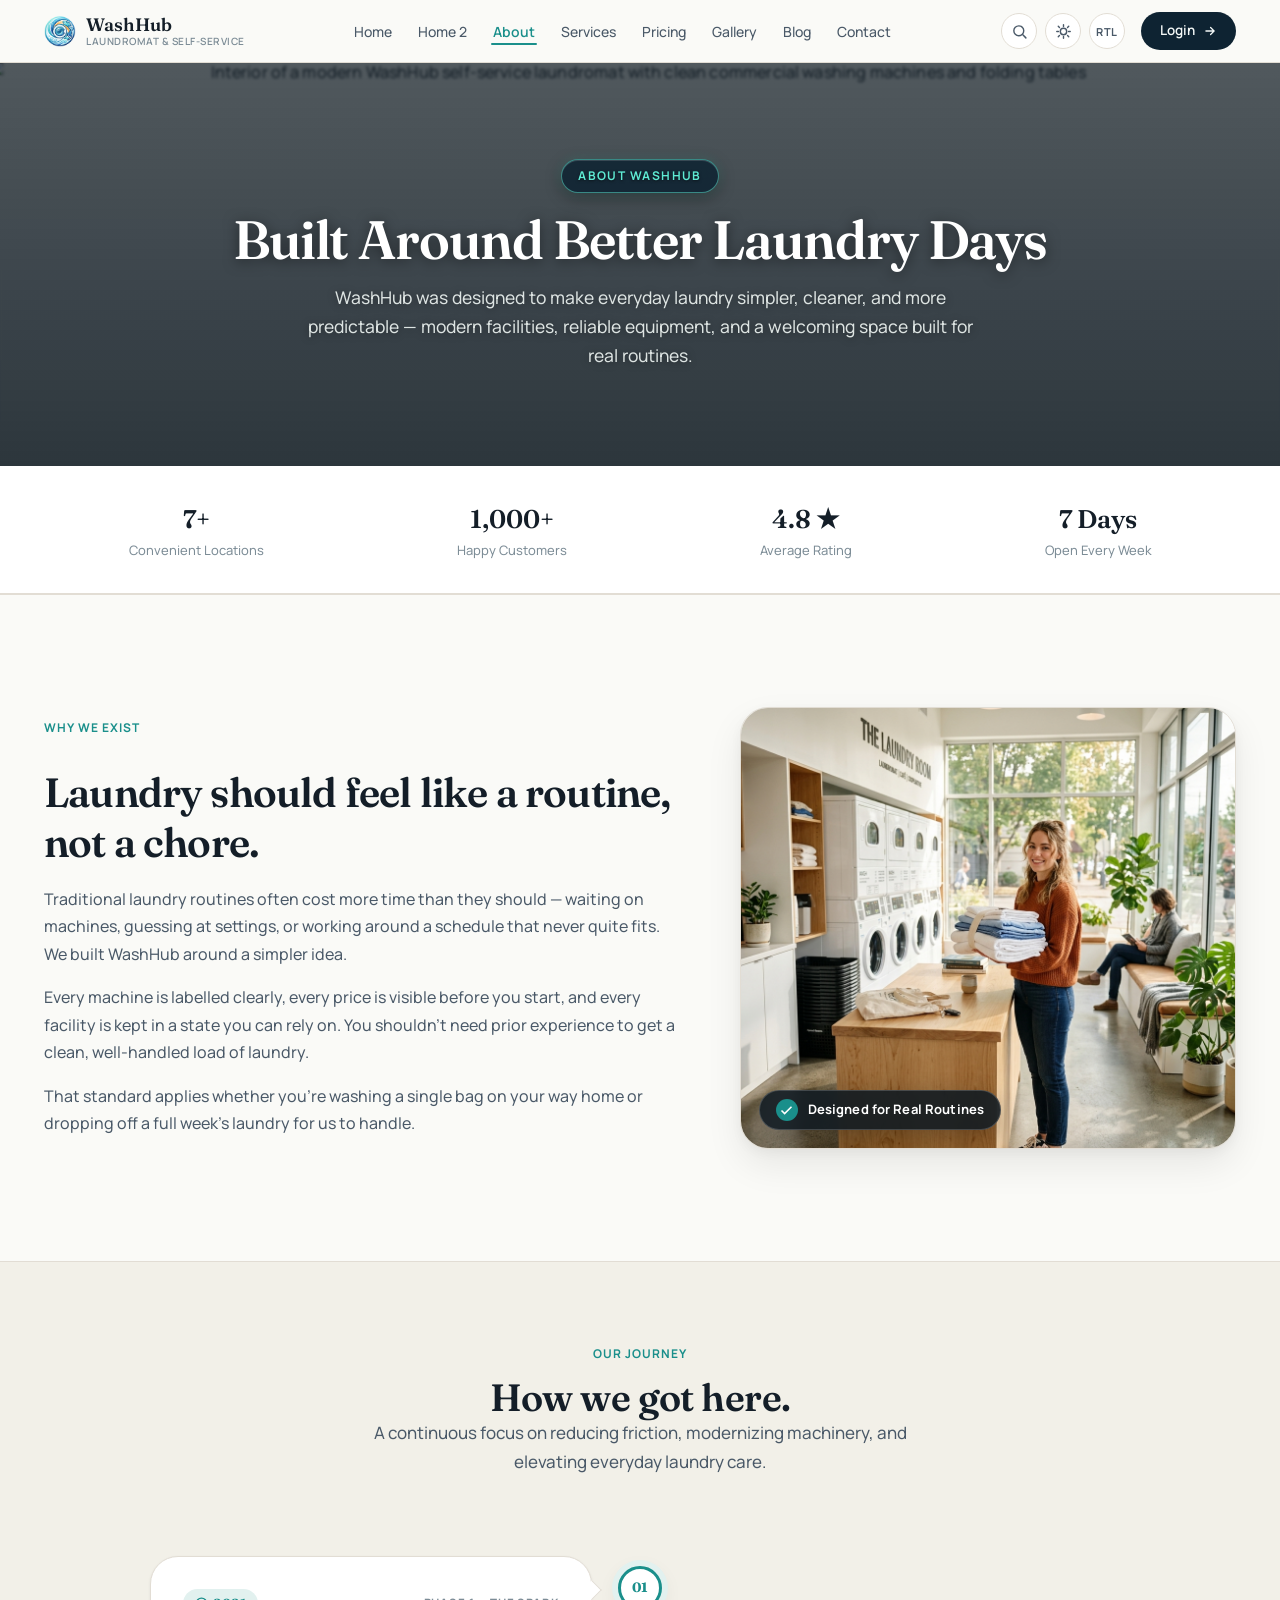
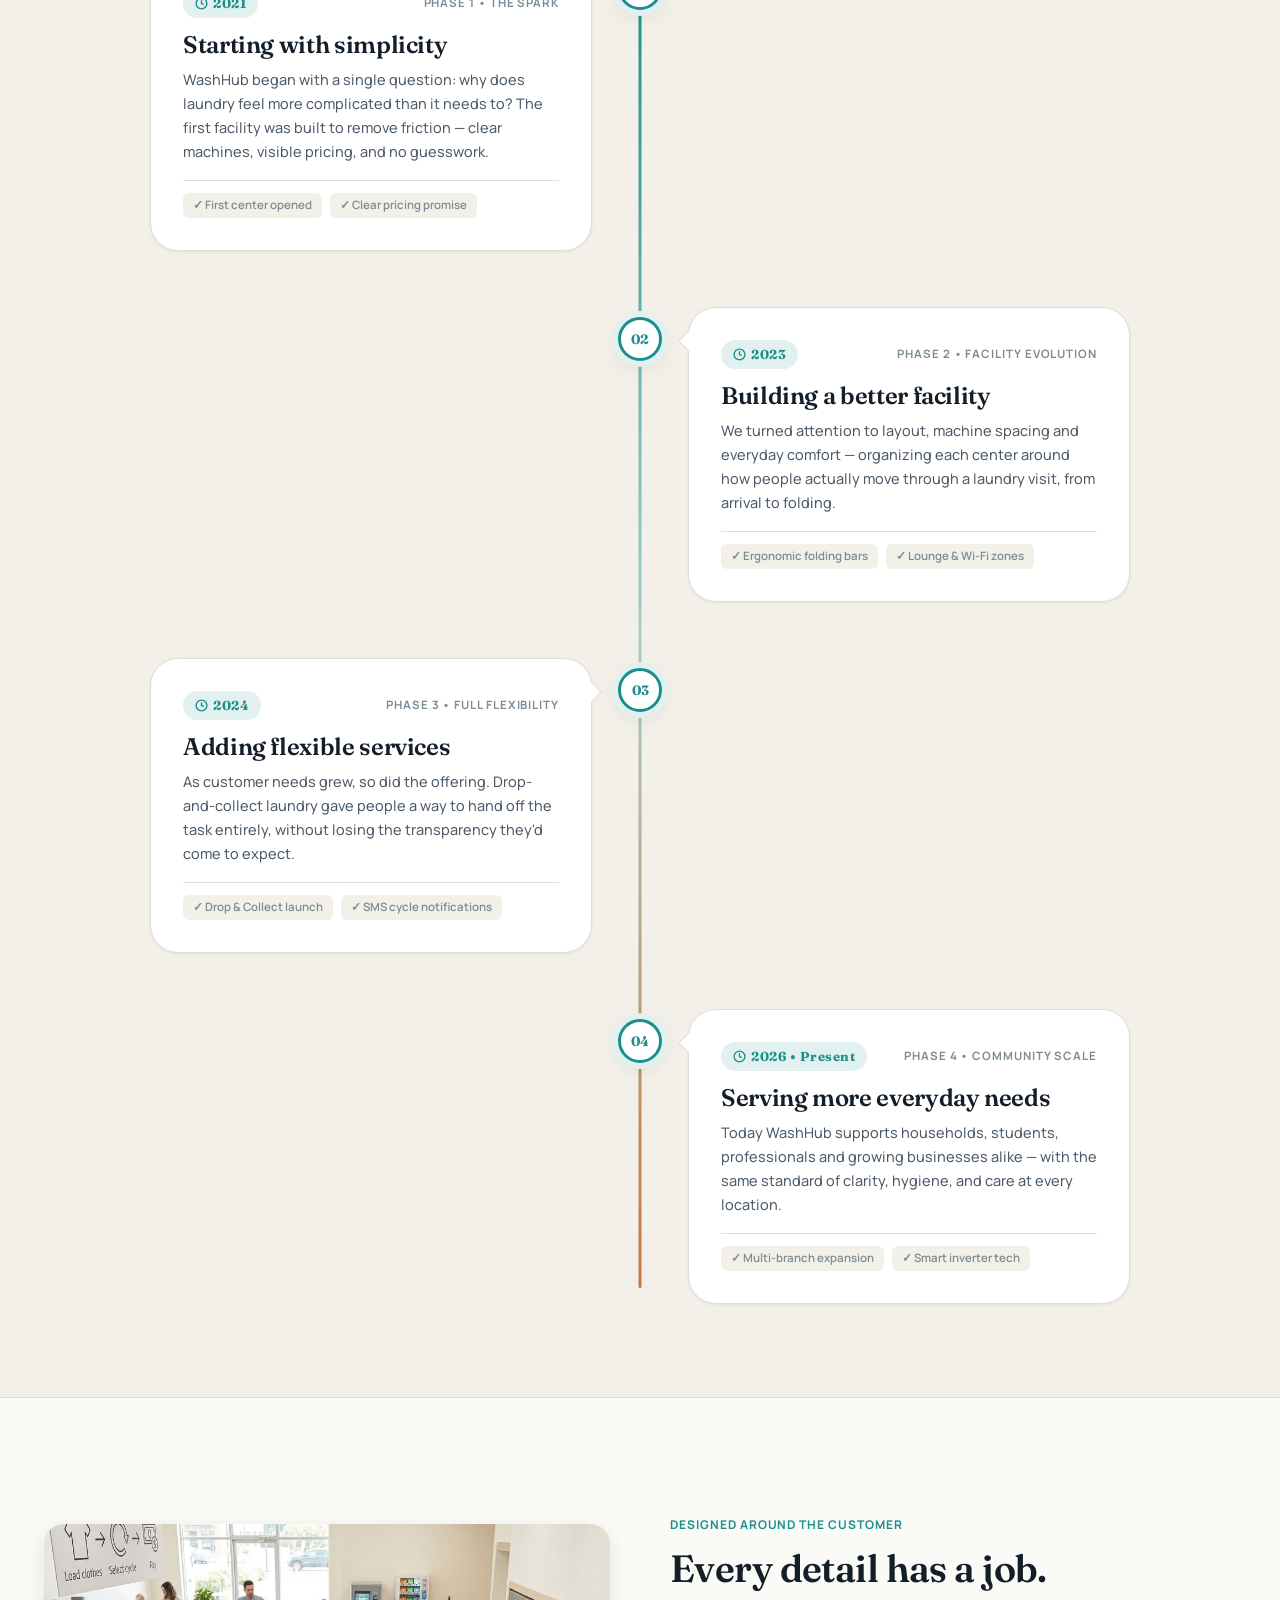
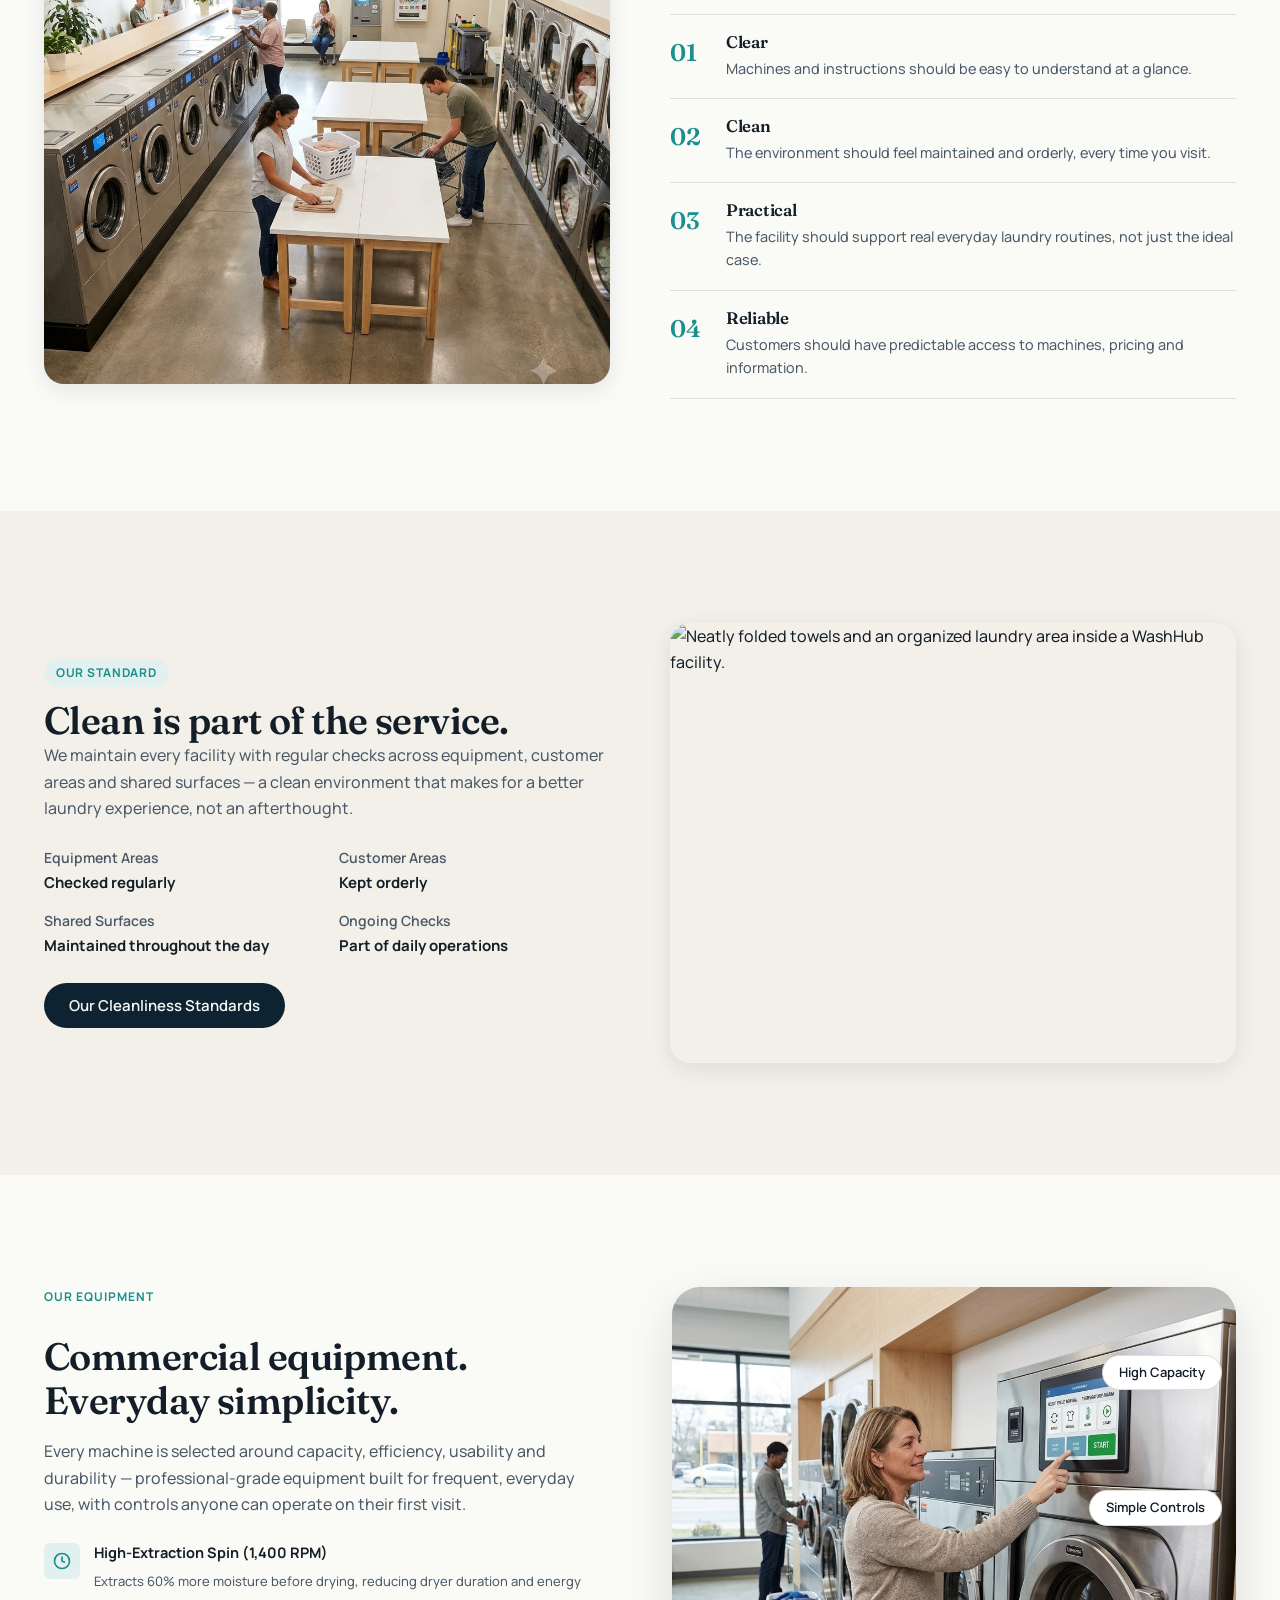
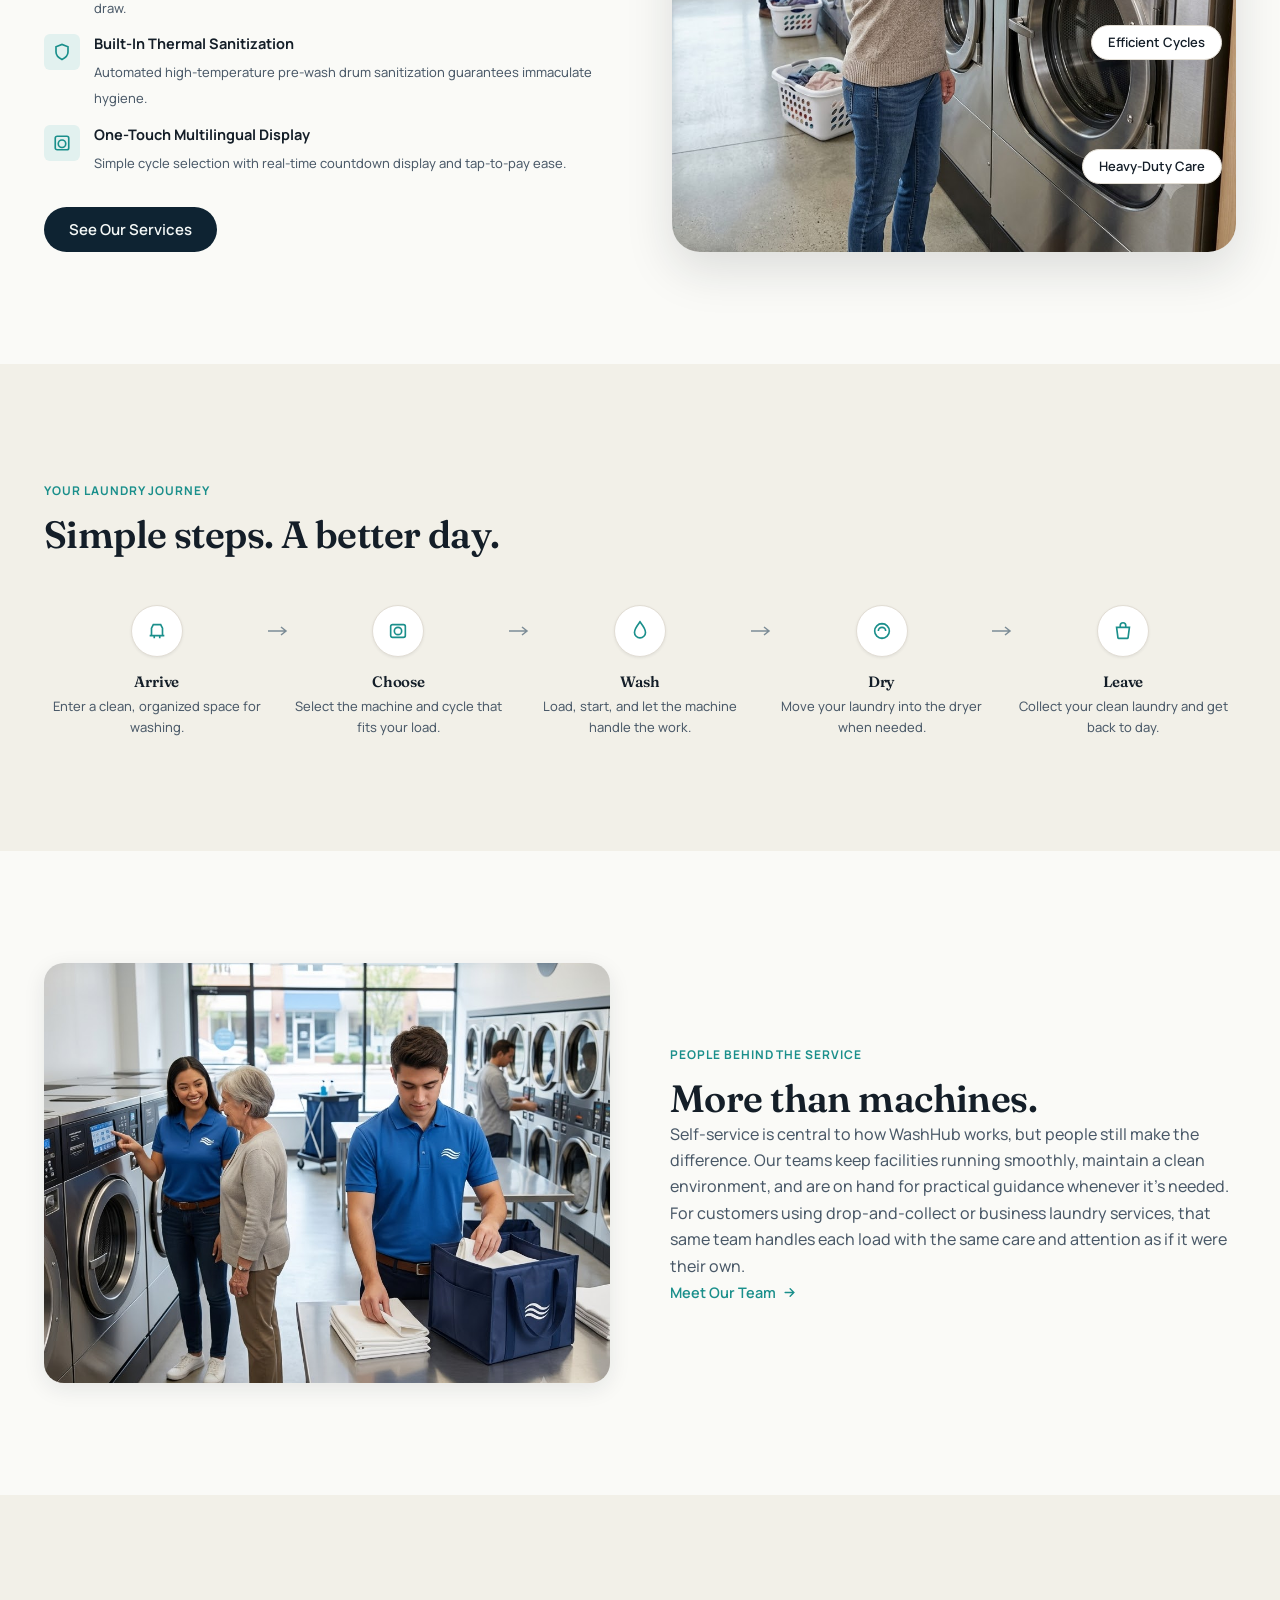
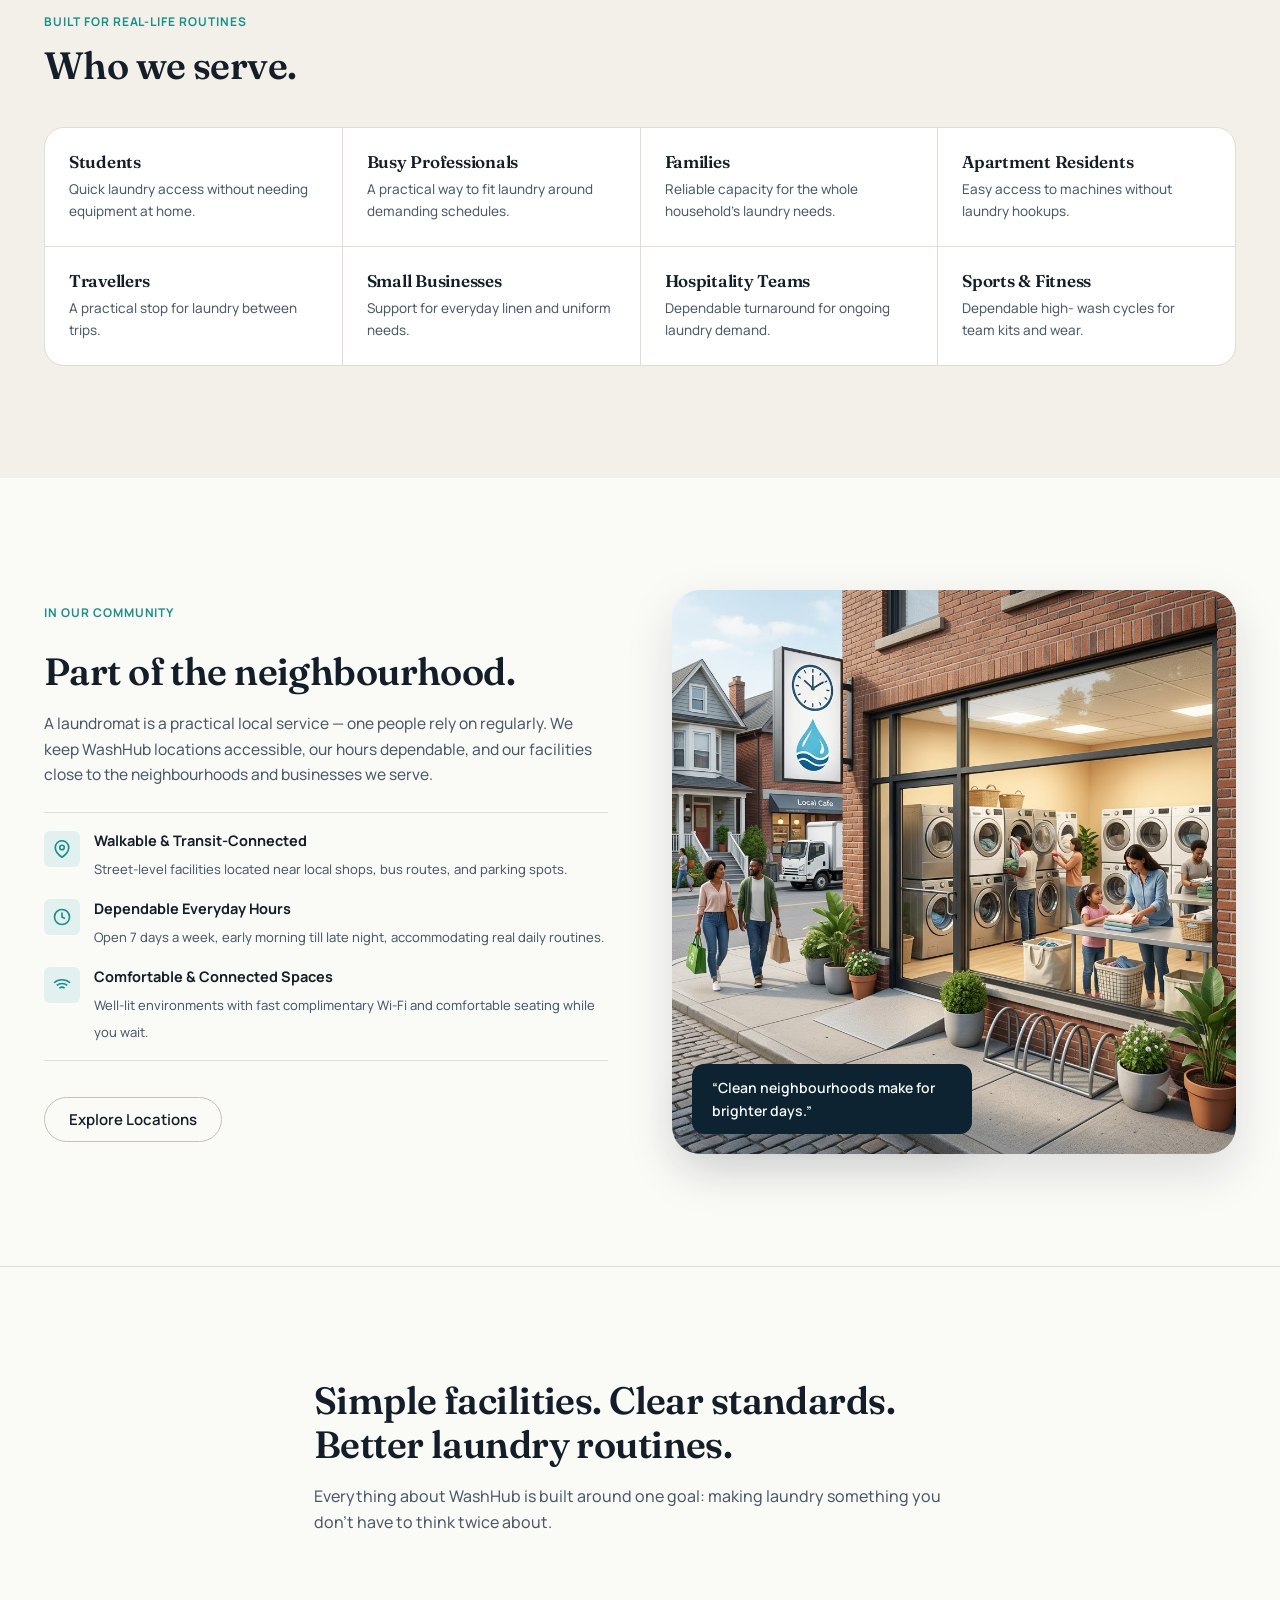
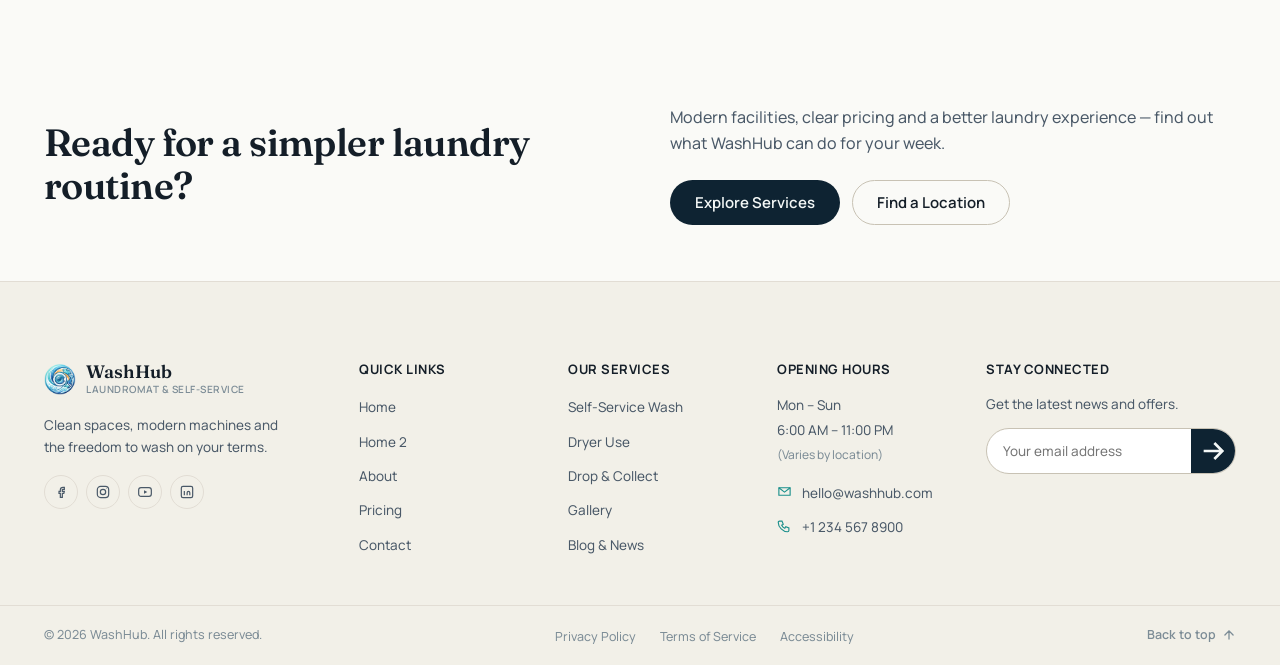
==== commit dfcff8da: "fixing the issue" ====
--- a/about.html
+++ b/about.html
@@ -137,16 +137,27 @@
   </section>
 
   <!-- ============ 6. BRAND INTRODUCTION ============ -->
-  <section class="section bordered-top">
+  <section class="section bordered-top intro-section" id="why-we-exist">
     <div class="container intro-grid" data-reveal>
-      <div>
+      <div class="intro-content">
         <p class="eyebrow">Why We Exist</p>
         <h2>Laundry should feel like a routine, not a chore.</h2>
-      </div>
-      <div class="intro-copy">
-        <p>Traditional laundry routines often cost more time than they should &mdash; waiting on machines, guessing at settings, or working around a schedule that never quite fits. We built WashHub around a simpler idea.</p>
-        <p>Every machine is labelled clearly, every price is visible before you start, and every facility is kept in a state you can rely on. You shouldn't need prior experience to get a clean, well-handled load of laundry.</p>
-        <p>That standard applies whether you're washing a single bag on your way home or dropping off a full week's laundry for us to handle.</p>
+        <div class="intro-copy">
+          <p>Traditional laundry routines often cost more time than they should &mdash; waiting on machines, guessing at settings, or working around a schedule that never quite fits. We built WashHub around a simpler idea.</p>
+          <p>Every machine is labelled clearly, every price is visible before you start, and every facility is kept in a state you can rely on. You shouldn't need prior experience to get a clean, well-handled load of laundry.</p>
+          <p>That standard applies whether you're washing a single bag on your way home or dropping off a full week's laundry for us to handle.</p>
+        </div>
+      </div>
+      <div class="intro-media-wrap">
+        <div class="intro-image-card">
+          <img src="Assets/About/why_we_exist_routine.jpg" alt="A smiling customer organizing clean laundry at a modern WashHub facility, showing laundry as an easy daily routine" width="800" height="600" loading="lazy">
+          <div class="intro-floating-badge">
+            <span class="intro-badge-icon">
+              <svg width="15" height="15" viewBox="0 0 24 24" fill="none" stroke="currentColor" stroke-width="2.5"><polyline points="20 6 9 17 4 12"/></svg>
+            </span>
+            <span>Designed for Real Routines</span>
+          </div>
+        </div>
       </div>
     </div>
   </section>
--- a/style.css
+++ b/style.css
@@ -524,15 +524,17 @@
   padding-block: 12px;
 }
 
-/* Brand / Logo */
+/* Brand / Logo - preserve brand identity lockup across all writing directions and pages */
 .brand,
 .site-logo {
-  display: flex;
-  align-items: center;
+  display: inline-flex !important;
+  flex-direction: row !important;
+  align-items: center !important;
   gap: 10px;
   flex: none;
   text-decoration: none;
-  text-align: left;
+  text-align: left !important;
+  direction: ltr !important;
 }
 
 .brand-mark {
@@ -555,15 +557,18 @@
   display: flex;
   flex-direction: column;
   line-height: 1.2;
-  text-align: left;
-  align-items: flex-start;
+  text-align: left !important;
+  align-items: flex-start !important;
   justify-content: center;
+  direction: ltr !important;
 }
 
 [dir="rtl"] .brand,
+[dir="rtl"] .site-logo,
 [dir="rtl"] .brand-text {
-  text-align: right;
-  align-items: flex-end;
+  direction: ltr !important;
+  text-align: left !important;
+  align-items: flex-start !important;
 }
 
 .brand-name {
@@ -1910,6 +1915,42 @@
   color: var(--text-muted);
 }
 
+/* Center Select Custom Dropdown (100% width matching select box) */
+.center-select .cnt-custom-select {
+  width: 100%;
+}
+
+.center-select .cnt-select-trigger {
+  border-radius: var(--radius-pill);
+  padding: 10px 16px;
+  background: var(--bg-secondary);
+  border: 1.5px solid var(--border-strong);
+  font-weight: 600;
+  font-size: 13.5px;
+  width: 100%;
+  box-sizing: border-box;
+}
+
+.center-select .cnt-select-trigger:hover,
+.center-select .cnt-select-trigger:focus,
+.center-select .cnt-custom-select.is-open .cnt-select-trigger {
+  border-color: var(--accent-primary);
+}
+
+.center-select .cnt-select-options {
+  border-radius: var(--radius-md);
+  width: 100% !important;
+  max-width: 100% !important;
+  left: 0 !important;
+  right: 0 !important;
+  box-sizing: border-box !important;
+}
+
+.center-select:has(.cnt-custom-select) > svg,
+.center-select.has-custom-select > svg {
+  display: none !important;
+}
+
 .center-stats {
   display: flex;
   flex-direction: column;
@@ -3749,14 +3790,21 @@
 /* About intro */
 .intro-grid {
   display: grid;
-  grid-template-columns: 0.85fr 1fr;
-  gap: clamp(24px, 5vw, 60px);
-  align-items: start;
+  grid-template-columns: 1.12fr 0.88fr;
+  gap: clamp(32px, 5vw, 64px);
+  align-items: center;
+}
+
+.intro-content {
+  display: flex;
+  flex-direction: column;
+  gap: 18px;
 }
 
 .intro-grid h2 {
-  font-size: clamp(1.75rem, 1.2rem + 2vw, 2.5rem);
+  font-size: clamp(1.85rem, 1.35rem + 1.8vw, 2.55rem);
   line-height: 1.22;
+  letter-spacing: -0.02em;
 }
 
 .intro-copy {
@@ -3767,7 +3815,74 @@
 
 .intro-copy p {
   font-size: 16px;
-  line-height: 1.7;
+  line-height: 1.72;
+  color: var(--text-secondary);
+}
+
+.intro-media-wrap {
+  width: 100%;
+  display: flex;
+  justify-content: center;
+}
+
+.intro-image-card {
+  position: relative;
+  width: 100%;
+  max-width: 520px;
+  border-radius: var(--radius-xl);
+  overflow: hidden;
+  border: 1px solid var(--border-color);
+  box-shadow: 0 16px 36px rgba(0, 0, 0, 0.08), 0 4px 12px rgba(0, 0, 0, 0.04);
+  background: var(--bg-surface);
+  transition: transform var(--dur) var(--ease), box-shadow var(--dur) var(--ease);
+}
+
+.intro-image-card:hover {
+  transform: translateY(-4px);
+  box-shadow: 0 22px 48px rgba(0, 0, 0, 0.12);
+}
+
+.intro-image-card img {
+  width: 100%;
+  height: 440px;
+  object-fit: cover;
+  display: block;
+}
+
+.intro-floating-badge {
+  position: absolute;
+  bottom: 18px;
+  left: 18px;
+  display: inline-flex;
+  align-items: center;
+  gap: 10px;
+  background: rgba(15, 26, 34, 0.88);
+  backdrop-filter: blur(8px);
+  -webkit-backdrop-filter: blur(8px);
+  color: #fff;
+  font-size: 13px;
+  font-weight: 700;
+  padding: 8px 16px;
+  border-radius: var(--radius-pill);
+  border: 1px solid rgba(255, 255, 255, 0.18);
+  box-shadow: 0 8px 24px rgba(0, 0, 0, 0.25);
+  letter-spacing: 0.01em;
+}
+
+.intro-badge-icon {
+  width: 22px;
+  height: 22px;
+  border-radius: 50%;
+  background: var(--accent-primary);
+  color: #fff;
+  display: grid;
+  place-items: center;
+  flex-shrink: 0;
+}
+
+[dir="rtl"] .intro-floating-badge {
+  left: auto;
+  right: 18px;
 }
 
 /* About timeline */
@@ -4447,7 +4562,7 @@
 
 .h2-hero-features {
   display: grid;
-  grid-template-columns: repeat(4, auto);
+  grid-template-columns: repeat(4, 1fr);
   gap: 0;
   border-block-start: 1px solid var(--border-color);
   padding-block-start: var(--sp-5);
@@ -4456,8 +4571,10 @@
 .h2-hero-feat {
   display: flex;
   flex-direction: column;
-  gap: 3px;
-  padding-inline-end: var(--sp-5);
+  align-items: flex-start;
+  text-align: start;
+  gap: 4px;
+  padding-inline: var(--sp-3);
   border-inline-end: 1px solid var(--border-color);
 }
 
@@ -4467,11 +4584,7 @@
 
 .h2-hero-feat:last-child {
   border-inline-end: none;
-}
-
-[dir="rtl"] .h2-hero-feat {
   padding-inline-end: 0;
-  padding-inline-start: var(--sp-5);
 }
 
 .h2-hero-feat svg {
@@ -6038,8 +6151,18 @@
   }
 
   .svc-drying-media {
-    min-height: 260px;
-    aspect-ratio: 16 / 10;
+    min-height: auto !important;
+    max-height: none !important;
+    width: 100% !important;
+    max-width: 100% !important;
+    aspect-ratio: 16 / 10 !important;
+    box-sizing: border-box !important;
+  }
+
+  .svc-drying-media img {
+    width: 100% !important;
+    height: 100% !important;
+    object-fit: cover !important;
   }
 }
 
@@ -6998,24 +7121,20 @@
   }
 
   .h2-hero-features {
-    grid-template-columns: repeat(2, auto);
+    grid-template-columns: repeat(2, 1fr);
     gap: var(--sp-4);
   }
 
   .h2-hero-feat:nth-child(2),
   .h2-hero-feat:nth-child(4) {
     border-inline-end: none;
-  }
-
+    padding-inline-end: 0;
+  }
+
+  .h2-hero-feat:nth-child(1),
   .h2-hero-feat:nth-child(3) {
     padding-inline-start: 0;
     border-inline-end: 1px solid var(--border-color);
-  }
-
-  [dir="rtl"] .h2-hero-feat:nth-child(3) {
-    padding-inline-start: var(--sp-5);
-    border-inline-end: none;
-    border-inline-start: 1px solid var(--border-color);
   }
 
   .h2-statement-inner {
@@ -7463,7 +7582,11 @@
   }
 
   .brand-sub {
-    display: none;
+    display: block !important;
+    font-size: 8px !important;
+    letter-spacing: 0.04em !important;
+    line-height: 1.1 !important;
+    color: var(--text-muted);
   }
 
   .site-header .icon-btn {
@@ -7807,16 +7930,20 @@
     display: flex !important;
     flex-direction: column !important;
     gap: var(--sp-4) !important;
+    width: 100% !important;
   }
 
   .svc-care-item {
-    flex: 0 0 100% !important;
+    flex: 0 0 auto !important;
+    height: auto !important;
     max-width: 100% !important;
     width: 100% !important;
+    box-sizing: border-box !important;
   }
 
   .svc-care-grid .svc-care-item:nth-child(5) {
     max-width: 100% !important;
+    width: 100% !important;
   }
 
   .svc-table-wrapper {
@@ -9749,11 +9876,26 @@
 }
 
 @media (max-width: 960px) {
+  .blg-grid {
+    grid-template-columns: 1fr !important;
+    gap: var(--sp-5) !important;
+    width: 100% !important;
+    max-width: 100% !important;
+    box-sizing: border-box !important;
+  }
 
   .blg-card-hero,
   .blg-side-stack,
-  .blg-card-triplet {
-    grid-column: span 12 !important;
+  .blg-card-triplet,
+  .blg-card-horizontal,
+  .blg-card-vertical,
+  .blg-card-square,
+  .blg-card-wide,
+  .blg-card-textonly {
+    grid-column: 1 / -1 !important;
+    width: 100% !important;
+    max-width: 100% !important;
+    box-sizing: border-box !important;
   }
 
   .blg-card-mini {
@@ -10281,6 +10423,15 @@
     min-height: 200px !important;
     max-height: 200px !important;
     width: 100% !important;
+    max-width: 100% !important;
+    box-sizing: border-box !important;
+  }
+
+  .blg-card {
+    width: 100% !important;
+    max-width: 100% !important;
+    box-sizing: border-box !important;
+    overflow: hidden !important;
   }
 
   .blg-featured-info {
@@ -10431,27 +10582,36 @@
   display: flex;
   justify-content: space-between;
   align-items: center;
-  padding: var(--sp-3);
+  padding: 12px 16px;
   background: var(--bg-primary);
-  border: 1px solid var(--border-subtle);
+  border: 1px solid var(--border-color);
   border-radius: var(--rad-md);
+  gap: 12px;
 }
 
 .cnt-qi-label {
   font-size: 14px;
   font-weight: 600;
   color: var(--text-primary);
+  display: block;
 }
 
 .cnt-qi-sub {
   font-size: 12px;
   color: var(--text-muted);
+  display: block;
+  margin-top: 2px;
 }
 
 .cnt-qi-val {
-  font-size: 13px;
-  font-weight: 600;
+  font-size: 12.5px;
+  font-weight: 700;
   color: var(--accent-primary);
+  white-space: nowrap;
+  background: color-mix(in srgb, var(--accent-primary) 12%, transparent);
+  padding: 4px 10px;
+  border-radius: var(--radius-pill);
+  flex-shrink: 0;
 }
 
 /* --- Inquiry & Direct Contact Layout --- */
@@ -10519,6 +10679,8 @@
 .cnt-select,
 .cnt-textarea {
   width: 100%;
+  max-width: 100%;
+  box-sizing: border-box;
   padding: 12px 14px;
   border: 1px solid var(--border-color);
   border-radius: var(--rad-md);
@@ -10530,11 +10692,119 @@
   transition: border-color var(--t-fast), box-shadow var(--t-fast);
 }
 
+.cnt-select {
+  cursor: pointer;
+  text-overflow: ellipsis;
+}
+
 .cnt-input:focus,
 .cnt-select:focus,
 .cnt-textarea:focus {
   border-color: var(--accent-primary);
   box-shadow: 0 0 0 3px rgba(14, 165, 233, 0.15);
+}
+
+/* Custom Select Dropdown (Guarantees Menu is Exact Same Width as Dropdown) */
+.cnt-custom-select {
+  position: relative;
+  width: 100%;
+}
+
+.cnt-select-trigger {
+  width: 100%;
+  display: flex;
+  align-items: center;
+  justify-content: space-between;
+  padding: 12px 14px;
+  border: 1px solid var(--border-color);
+  border-radius: var(--rad-md);
+  background: var(--bg-primary);
+  color: var(--text-primary);
+  font-size: 14px;
+  font-family: inherit;
+  cursor: pointer;
+  text-align: start;
+  transition: border-color var(--t-fast), box-shadow var(--t-fast);
+  box-sizing: border-box;
+}
+
+.cnt-select-trigger:focus-visible,
+.cnt-custom-select.is-open .cnt-select-trigger {
+  border-color: var(--accent-primary);
+  box-shadow: 0 0 0 3px rgba(14, 165, 233, 0.15);
+  outline: none;
+}
+
+.cnt-trigger-text {
+  white-space: nowrap;
+  overflow: hidden;
+  text-overflow: ellipsis;
+  flex: 1;
+  padding-inline-end: 8px;
+}
+
+.cnt-select-trigger svg {
+  flex-shrink: 0;
+  transition: transform var(--t-fast);
+  color: var(--text-muted);
+}
+
+.cnt-custom-select.is-open .cnt-select-trigger svg {
+  transform: rotate(180deg);
+}
+
+.cnt-select-options {
+  position: absolute;
+  top: calc(100% + 4px);
+  left: 0;
+  right: 0;
+  width: 100%;
+  background: var(--bg-surface);
+  border: 1px solid var(--border-color);
+  border-radius: var(--rad-md);
+  box-shadow: var(--shadow-lg);
+  z-index: 100;
+  overflow: hidden;
+  display: none;
+  box-sizing: border-box;
+}
+
+.cnt-custom-select.is-open .cnt-select-options {
+  display: block;
+}
+
+.cnt-select-opt {
+  padding: 10px 14px;
+  font-size: 13.5px;
+  color: var(--text-primary);
+  cursor: pointer;
+  transition: background var(--t-fast), color var(--t-fast);
+  white-space: nowrap;
+  overflow: hidden;
+  text-overflow: ellipsis;
+}
+
+.cnt-select-opt:hover,
+.cnt-select-opt.is-focused {
+  background: var(--bg-elevated);
+  color: var(--accent-primary);
+}
+
+.cnt-select-opt.is-selected {
+  background: color-mix(in srgb, var(--accent-primary) 12%, transparent);
+  color: var(--accent-primary);
+  font-weight: 600;
+}
+
+@media (max-width: 560px) {
+  .cnt-select-trigger {
+    font-size: 13px !important;
+    padding: 10px 12px !important;
+  }
+  .cnt-select-opt {
+    font-size: 12.5px !important;
+    padding: 9px 12px !important;
+  }
 }
 
 .cnt-textarea {
@@ -10985,7 +11255,55 @@
   }
 
   .cnt-form-card {
-    padding: var(--sp-5);
+    padding: var(--sp-5) var(--sp-4);
+    width: 100%;
+    max-width: 100%;
+    box-sizing: border-box;
+  }
+
+  .cnt-quick-card {
+    padding: var(--sp-5) var(--sp-4) !important;
+  }
+
+  .cnt-quick-head {
+    flex-direction: column !important;
+    align-items: flex-start !important;
+    gap: var(--sp-2) !important;
+  }
+
+  .cnt-quick-item {
+    padding: 12px 14px !important;
+    width: 100% !important;
+    box-sizing: border-box !important;
+    gap: 10px !important;
+  }
+
+  .cnt-qi-label {
+    font-size: 13.5px !important;
+  }
+
+  .cnt-qi-sub {
+    font-size: 11px !important;
+  }
+
+  .cnt-qi-val {
+    font-size: 12px !important;
+    padding: 3px 8px !important;
+  }
+
+  .cnt-input,
+  .cnt-select,
+  .cnt-textarea {
+    font-size: 13px !important;
+    padding: 10px 12px !important;
+    max-width: 100% !important;
+    width: 100% !important;
+    box-sizing: border-box !important;
+  }
+
+  .cnt-select option {
+    font-size: 12.5px !important;
+    max-width: 100% !important;
   }
 
   .cnt-info-card {
@@ -11508,6 +11826,17 @@
   }
 }
 
+/* RTL Support — Auth Pages */
+[dir="rtl"] .auth-subtitle,
+[dir="rtl"] .auth-link,
+[dir="rtl"] .auth-footer-prompt {
+  unicode-bidi: isolate;
+}
+
+[dir="rtl"] .auth-submit-btn svg {
+  transform: scaleX(-1);
+}
+
 /* ============================================================
    NEW EXCLUSIVE HOME SECTION 1: SMART WASH & FABRIC ASSISTANT
    ============================================================ */
@@ -11912,6 +12241,69 @@
   background-color: var(--bg-secondary);
   border-block: 1px solid var(--border-color);
   position: relative;
+}
+
+.eco-hero-showcase {
+  margin-block-end: var(--sp-6);
+  border-radius: var(--radius-xl);
+  overflow: hidden;
+  border: 1px solid var(--border-color);
+  box-shadow: 0 16px 40px rgba(0, 0, 0, 0.07);
+  position: relative;
+  background: var(--bg-surface);
+}
+
+.eco-hero-media {
+  position: relative;
+  width: 100%;
+  height: clamp(280px, 36vw, 460px);
+}
+
+.eco-hero-media img {
+  width: 100%;
+  height: 100%;
+  object-fit: cover;
+  display: block;
+}
+
+.eco-hero-overlay-tag {
+  position: absolute;
+  bottom: 18px;
+  left: 18px;
+  display: inline-flex;
+  align-items: center;
+  gap: 10px;
+  background: rgba(15, 26, 34, 0.84);
+  backdrop-filter: blur(8px);
+  -webkit-backdrop-filter: blur(8px);
+  color: #a7f3d0;
+  font-size: 13.5px;
+  font-weight: 700;
+  padding: 8px 18px;
+  border-radius: var(--radius-pill);
+  border: 1px solid rgba(16, 185, 129, 0.4);
+  box-shadow: 0 6px 20px rgba(0, 0, 0, 0.25);
+  letter-spacing: 0.02em;
+}
+
+.eco-pulse-dot {
+  width: 8px;
+  height: 8px;
+  border-radius: 50%;
+  background: #10b981;
+  box-shadow: 0 0 0 0 rgba(16, 185, 129, 0.7);
+  animation: ecoPulse 2s infinite;
+}
+
+@keyframes ecoPulse {
+  0% { box-shadow: 0 0 0 0 rgba(16, 185, 129, 0.7); }
+  70% { box-shadow: 0 0 0 8px rgba(16, 185, 129, 0); }
+  100% { box-shadow: 0 0 0 0 rgba(16, 185, 129, 0); }
+}
+
+[dir="rtl"] .eco-hero-overlay-tag {
+  left: auto;
+  right: 18px;
 }
 
 .eco-banner {
@@ -12149,6 +12541,17 @@
 @media (max-width: 768px) {
   .am-featured-copy {
     padding: var(--sp-5);
+    display: flex;
+    flex-direction: column;
+    gap: var(--sp-3);
+    align-items: flex-start;
+    justify-content: flex-start;
+  }
+
+  .am-icon-badge {
+    margin-block-end: var(--sp-2);
+    align-self: flex-start;
+    flex-shrink: 0;
   }
 
   .am-featured-photo {
@@ -12315,7 +12718,7 @@
 .h2-hero-features {
   display: grid;
   grid-template-columns: repeat(4, 1fr);
-  gap: var(--sp-3);
+  gap: 0;
   padding-block-start: var(--sp-4);
   border-block-start: 1px solid var(--border-color);
 }
@@ -12324,6 +12727,7 @@
   display: flex;
   flex-direction: column;
   align-items: flex-start;
+  text-align: start;
   gap: 4px;
 }
 
@@ -12509,6 +12913,26 @@
 
 [dir="rtl"] .h2-hero-photo-wrap {
   border-radius: var(--radius-xl);
+}
+
+[dir="rtl"] .h2-hero-headline,
+[dir="rtl"] .h2-hero-desc {
+  text-align: start;
+  unicode-bidi: isolate;
+}
+
+[dir="rtl"] .h2-hero-features {
+  grid-template-columns: repeat(4, 1fr);
+  gap: 0;
+}
+
+[dir="rtl"] .h2-hero-feat {
+  align-items: flex-start;
+  text-align: start;
+}
+
+[dir="rtl"] .h2-cta-primary svg {
+  transform: scaleX(-1);
 }
 
 /* ============================================================
@@ -14525,6 +14949,46 @@
     justify-content: center;
     text-align: center;
     margin-inline: auto;
+  }
+
+  /* About Why We Exist (1024px) */
+  .intro-grid {
+    grid-template-columns: 1fr !important;
+    gap: var(--sp-6) !important;
+    text-align: center;
+  }
+
+  .intro-content {
+    align-items: center;
+    max-width: 680px;
+    margin-inline: auto;
+    text-align: center;
+  }
+
+  .intro-content .eyebrow,
+  .intro-content h2,
+  .intro-copy p {
+    text-align: center;
+    margin-inline: auto;
+  }
+
+  .intro-media-wrap {
+    width: 100%;
+    margin-inline: auto;
+  }
+
+  .intro-image-card {
+    max-width: 620px;
+    margin-inline: auto;
+  }
+
+  .intro-image-card img {
+    height: 380px;
+  }
+
+  /* Home Commercial Eco-Intelligence (1024px) */
+  .eco-hero-media {
+    height: 360px;
   }
 
   /* Section 8 — Customer Principles: Cohesive Alignment */
@@ -14784,6 +15248,59 @@
     max-width: 340px;
     width: 100%;
   }
+
+  /* About Why We Exist (768px) */
+  .intro-grid {
+    gap: var(--sp-5) !important;
+  }
+
+  .intro-grid h2 {
+    font-size: clamp(1.6rem, 1.25rem + 1.8vw, 2.1rem);
+  }
+
+  .intro-copy p {
+    font-size: 15px;
+    line-height: 1.65;
+  }
+
+  .intro-image-card img {
+    height: 300px;
+  }
+
+  .intro-floating-badge {
+    bottom: 14px;
+    left: 14px;
+    padding: 6px 14px;
+    font-size: 12px;
+    gap: 8px;
+  }
+
+  .intro-badge-icon {
+    width: 20px;
+    height: 20px;
+  }
+
+  [dir="rtl"] .intro-floating-badge {
+    left: auto;
+    right: 14px;
+  }
+
+  /* Home Commercial Eco-Intelligence (768px) */
+  .eco-hero-media {
+    height: 300px;
+  }
+
+  .eco-hero-overlay-tag {
+    bottom: 12px;
+    left: 12px;
+    padding: 6px 14px;
+    font-size: 12px;
+  }
+
+  [dir="rtl"] .eco-hero-overlay-tag {
+    left: auto;
+    right: 12px;
+  }
 }
 
 @media (max-width: 540px) {
@@ -14846,6 +15363,88 @@
 
   .eco-counter-val {
     font-size: 26px;
+  }
+
+  /* Eco Showcase (Mobile) */
+  .eco-hero-showcase {
+    margin-block-end: var(--sp-5) !important;
+    border-radius: var(--radius-lg) !important;
+  }
+
+  .eco-hero-media {
+    height: 220px !important;
+  }
+
+  .eco-hero-overlay-tag {
+    bottom: 10px !important;
+    left: 10px !important;
+    padding: 6px 12px !important;
+    font-size: 11.5px !important;
+    max-width: calc(100% - 20px) !important;
+    white-space: nowrap;
+    overflow: hidden;
+    text-overflow: ellipsis;
+  }
+
+  [dir="rtl"] .eco-hero-overlay-tag {
+    left: auto !important;
+    right: 10px !important;
+  }
+
+  /* About Why We Exist (Mobile) */
+  .intro-section {
+    padding-block: var(--sp-7) !important;
+  }
+
+  .intro-grid {
+    gap: var(--sp-5) !important;
+  }
+
+  .intro-grid h2 {
+    font-size: 1.55rem !important;
+    line-height: 1.25 !important;
+    word-break: break-word;
+  }
+
+  .intro-copy {
+    gap: 12px !important;
+  }
+
+  .intro-copy p {
+    font-size: 14px !important;
+    line-height: 1.62 !important;
+  }
+
+  .intro-image-card {
+    border-radius: var(--radius-lg) !important;
+    max-width: 100% !important;
+  }
+
+  .intro-image-card img {
+    height: 240px !important;
+  }
+
+  .intro-floating-badge {
+    bottom: 10px !important;
+    left: 10px !important;
+    padding: 6px 12px !important;
+    font-size: 11.5px !important;
+    gap: 6px !important;
+  }
+
+  .intro-badge-icon {
+    width: 18px !important;
+    height: 18px !important;
+  }
+
+  .intro-badge-icon svg {
+    width: 11px !important;
+    height: 11px !important;
+  }
+
+  [dir="rtl"] .intro-floating-badge {
+    left: auto !important;
+    right: 10px !important;
   }
 
   .footer-bottom-inner ul {
@@ -16095,4 +16694,91 @@
   .h2-values-intro .h2-values-sub {
     max-width: 100%;
   }
+}
+
+/* ============================================================
+   EXACT 360PX VIEWPORT TARGETING FOR INTRO & ECO SHOWCASE
+   ============================================================ */
+@media (max-width: 360px) {
+  .intro-section {
+    padding-block: var(--sp-6) !important;
+  }
+
+  .intro-grid {
+    gap: 16px !important;
+  }
+
+  .intro-grid h2 {
+    font-size: 1.38rem !important;
+    line-height: 1.22 !important;
+    letter-spacing: -0.01em;
+  }
+
+  .intro-copy {
+    gap: 10px !important;
+  }
+
+  .intro-copy p {
+    font-size: 13px !important;
+    line-height: 1.56 !important;
+  }
+
+  .intro-image-card {
+    border-radius: var(--radius-md) !important;
+  }
+
+  .intro-image-card img {
+    height: 195px !important;
+  }
+
+  .intro-floating-badge {
+    bottom: 8px !important;
+    left: 8px !important;
+    padding: 4px 9px !important;
+    font-size: 10.5px !important;
+    gap: 5px !important;
+  }
+
+  .intro-badge-icon {
+    width: 15px !important;
+    height: 15px !important;
+  }
+
+  .intro-badge-icon svg {
+    width: 9px !important;
+    height: 9px !important;
+  }
+
+  [dir="rtl"] .intro-floating-badge {
+    left: auto !important;
+    right: 8px !important;
+  }
+
+  .eco-hero-showcase {
+    margin-block-end: var(--sp-4) !important;
+    border-radius: var(--radius-md) !important;
+  }
+
+  .eco-hero-media {
+    height: 185px !important;
+  }
+
+  .eco-hero-overlay-tag {
+    bottom: 8px !important;
+    left: 8px !important;
+    padding: 4px 8px !important;
+    font-size: 10px !important;
+    gap: 5px !important;
+    max-width: calc(100% - 16px) !important;
+  }
+
+  .eco-pulse-dot {
+    width: 6px !important;
+    height: 6px !important;
+  }
+
+  [dir="rtl"] .eco-hero-overlay-tag {
+    left: auto !important;
+    right: 8px !important;
+  }
 }
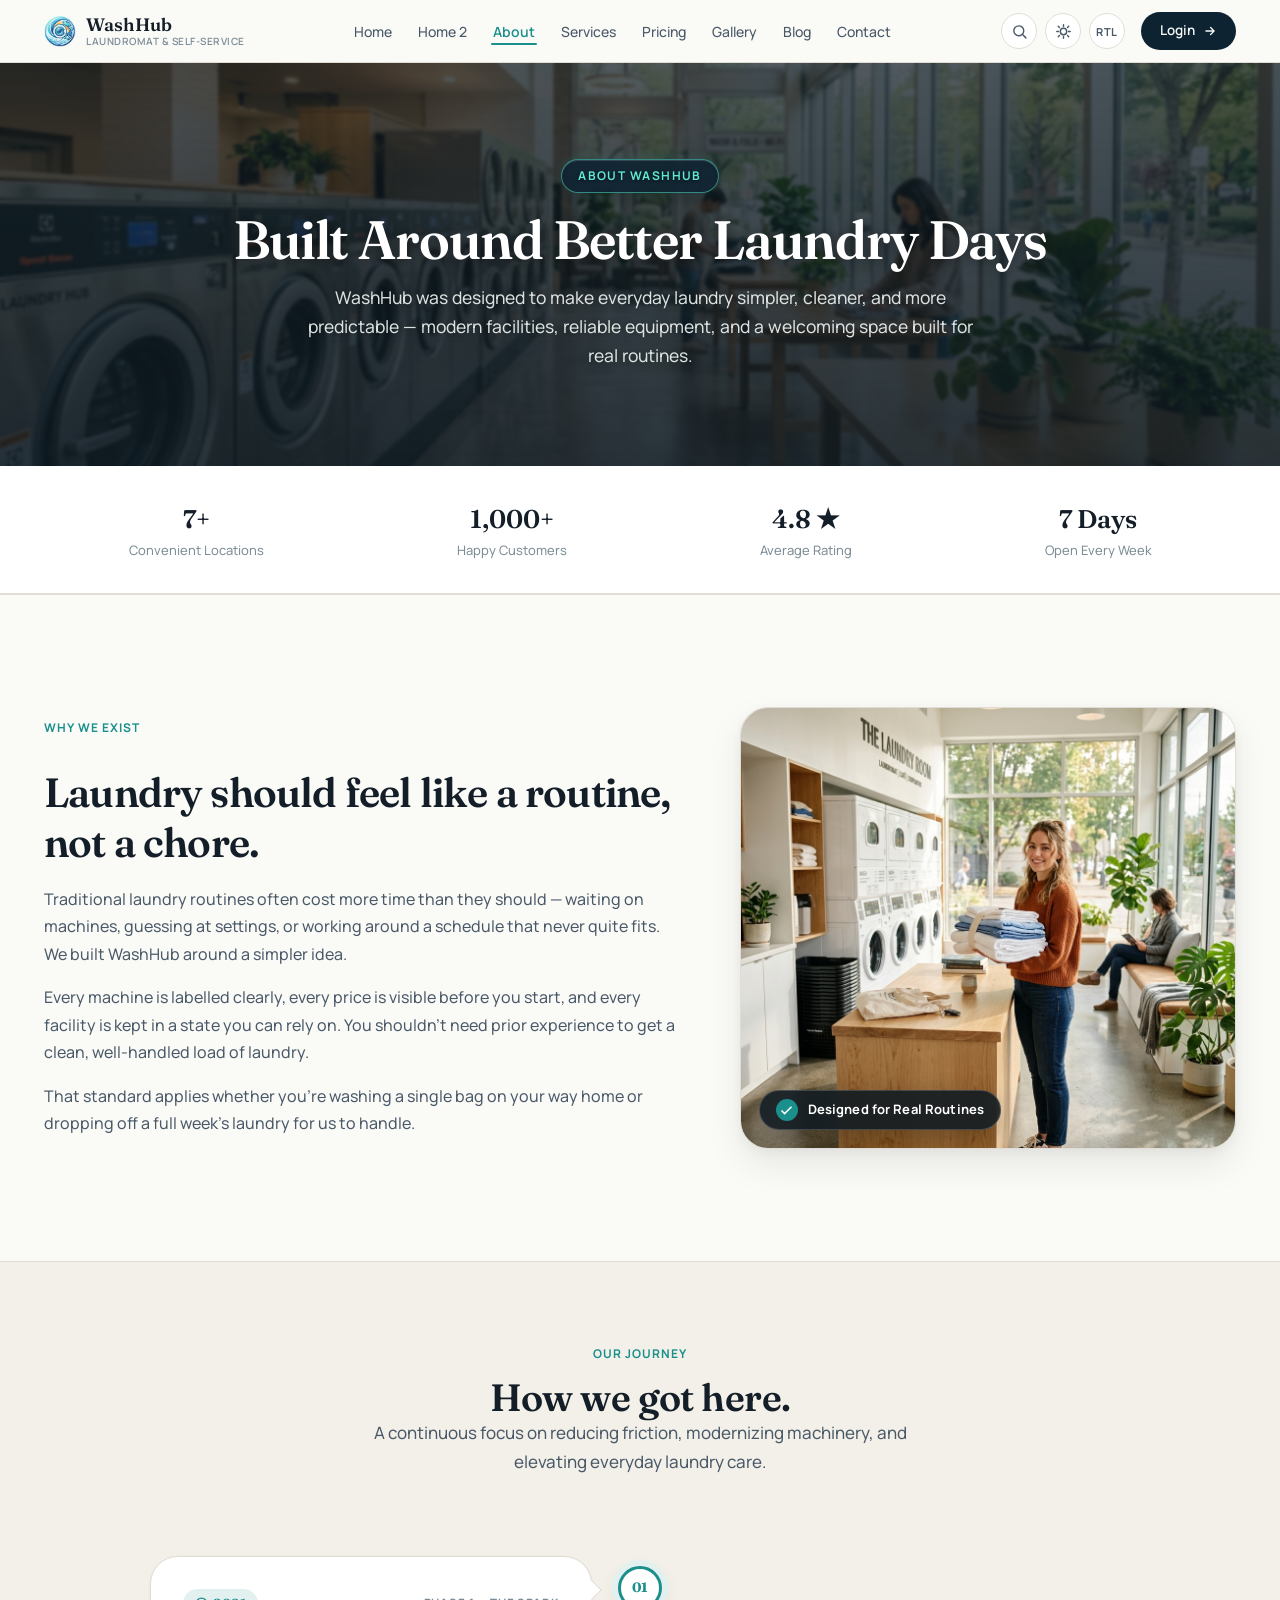
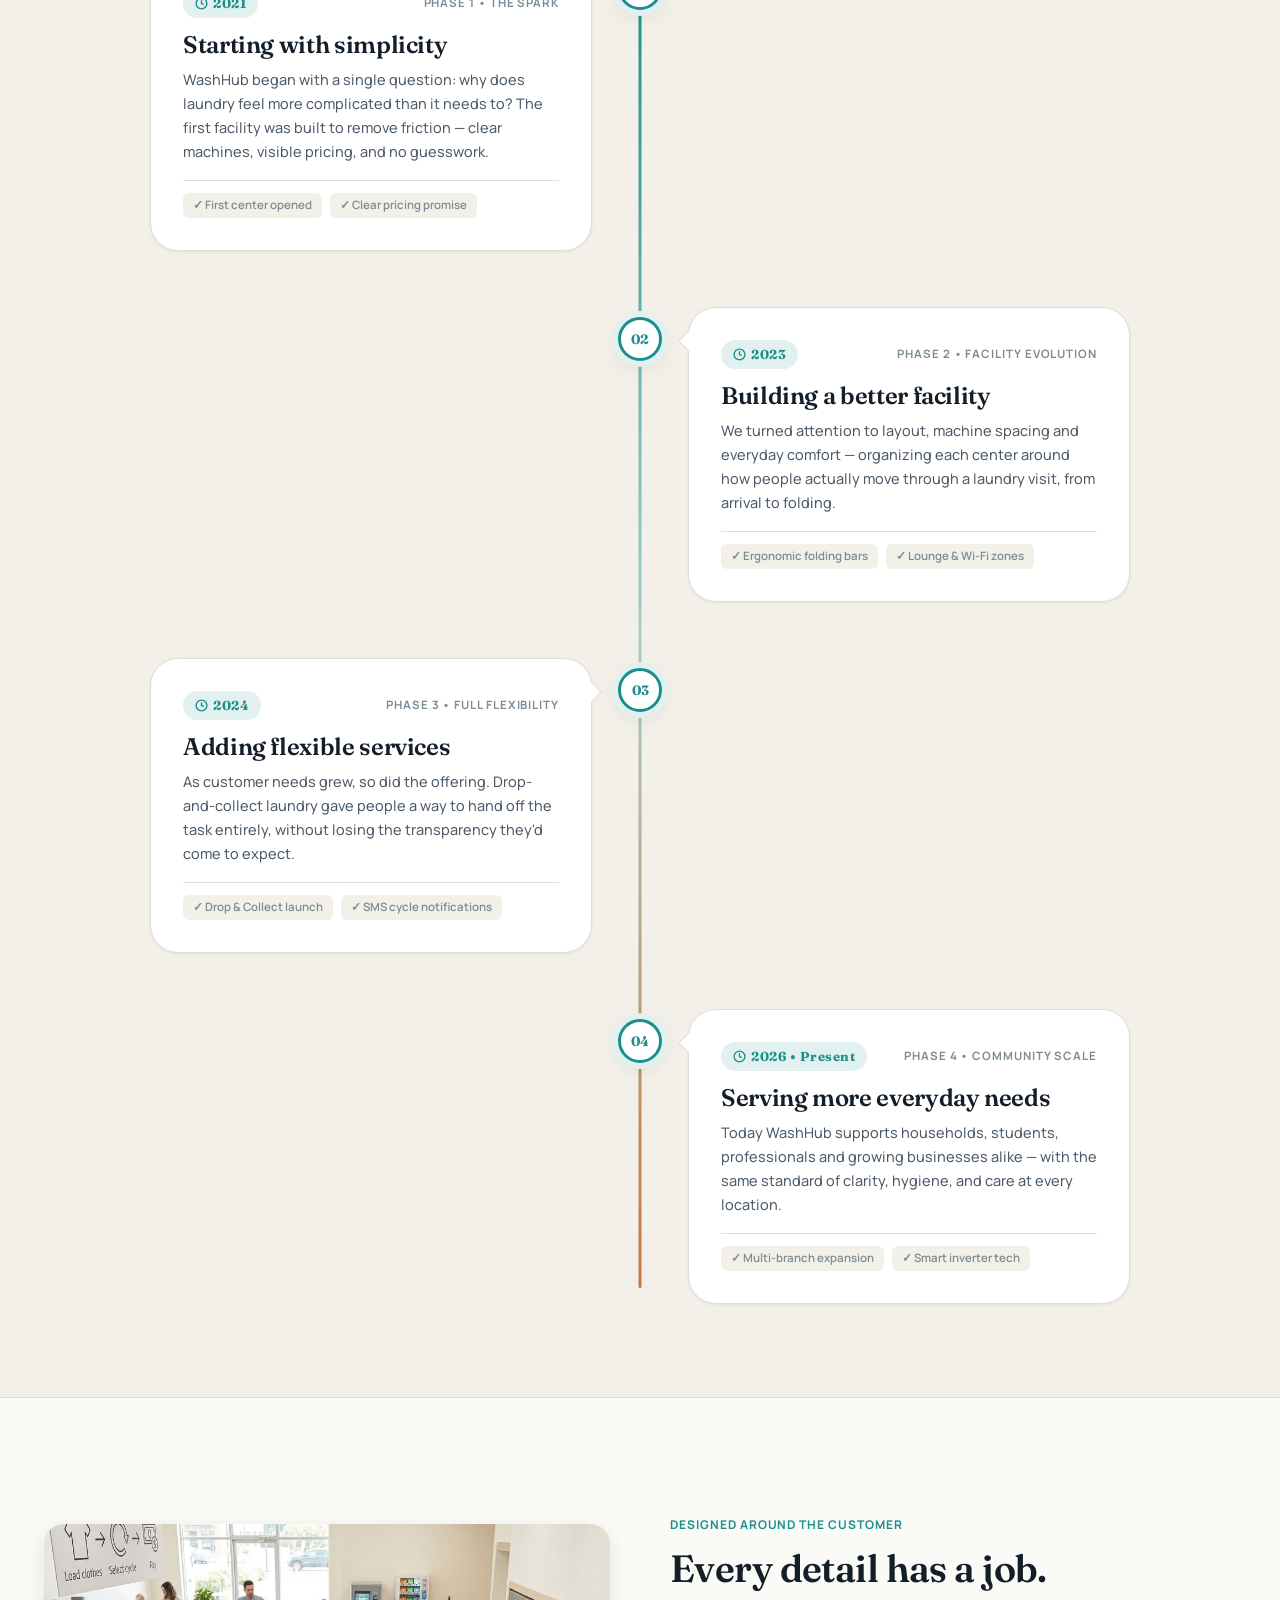
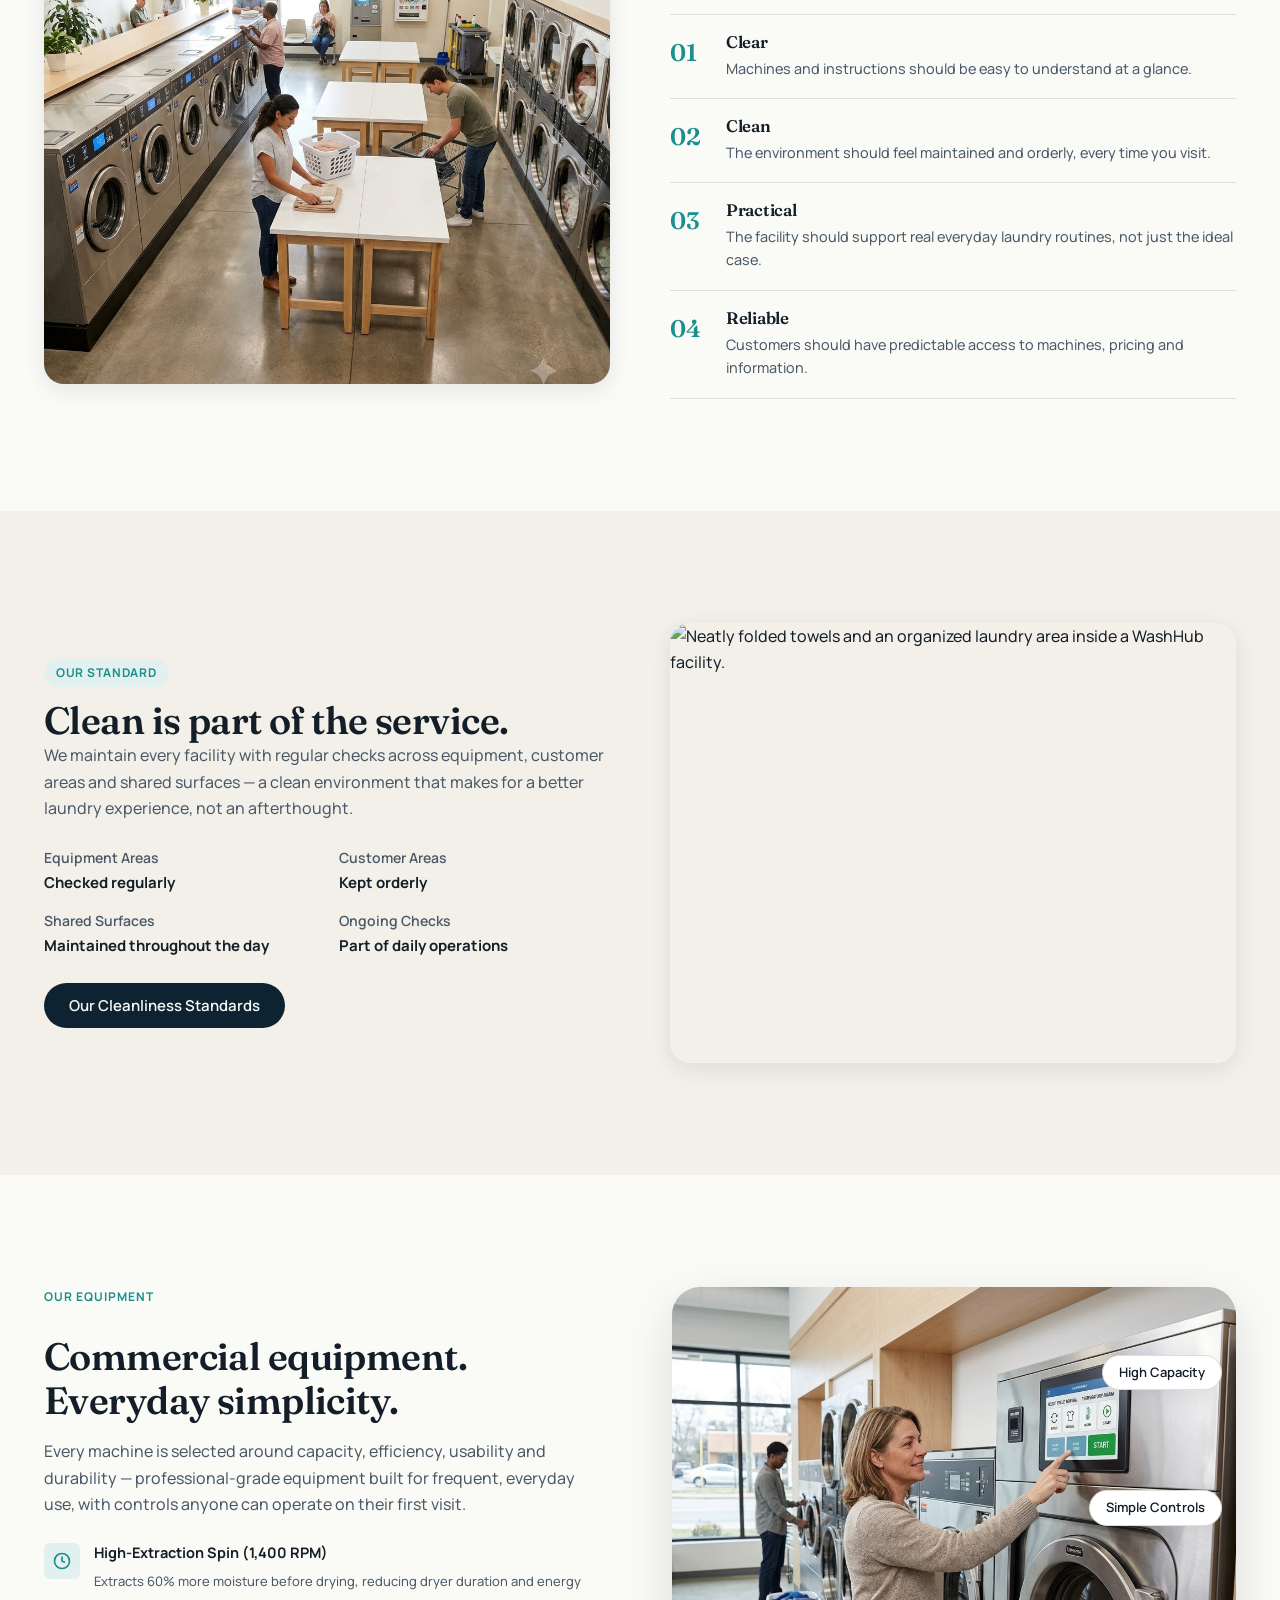
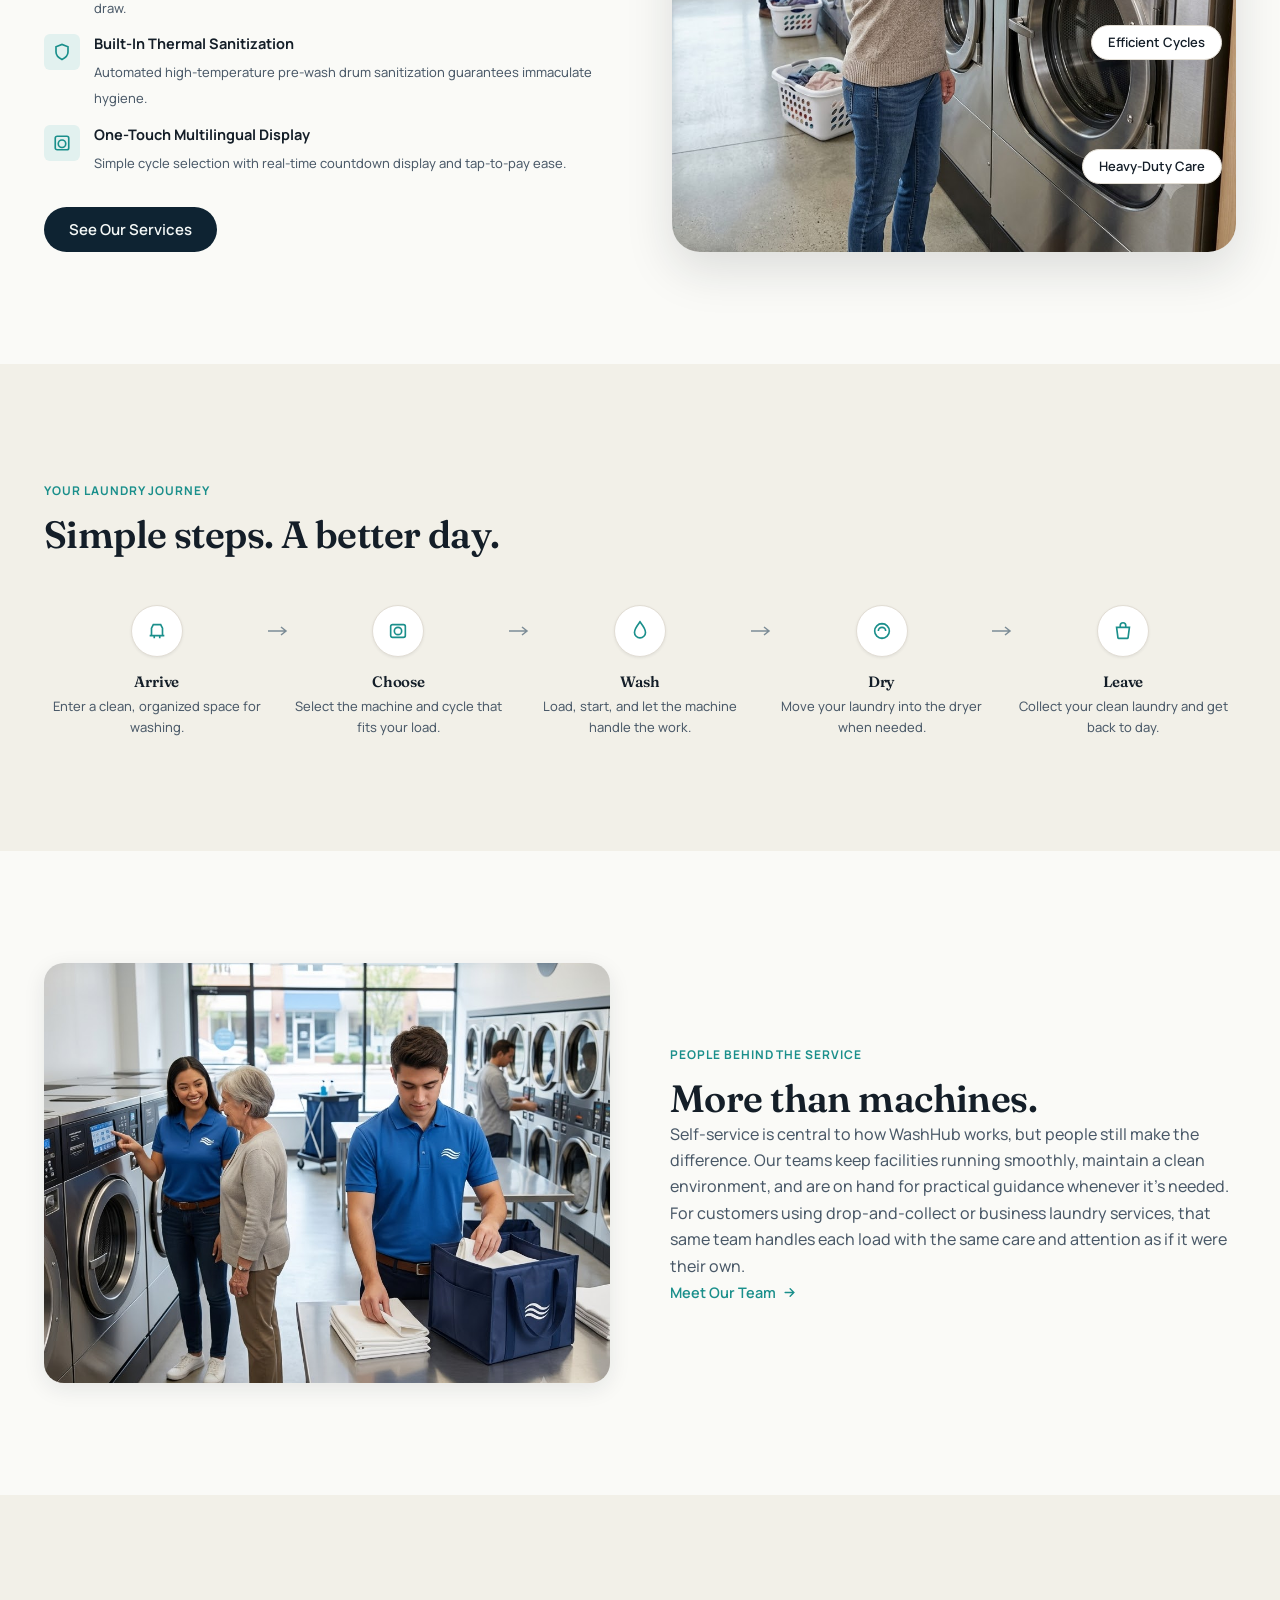
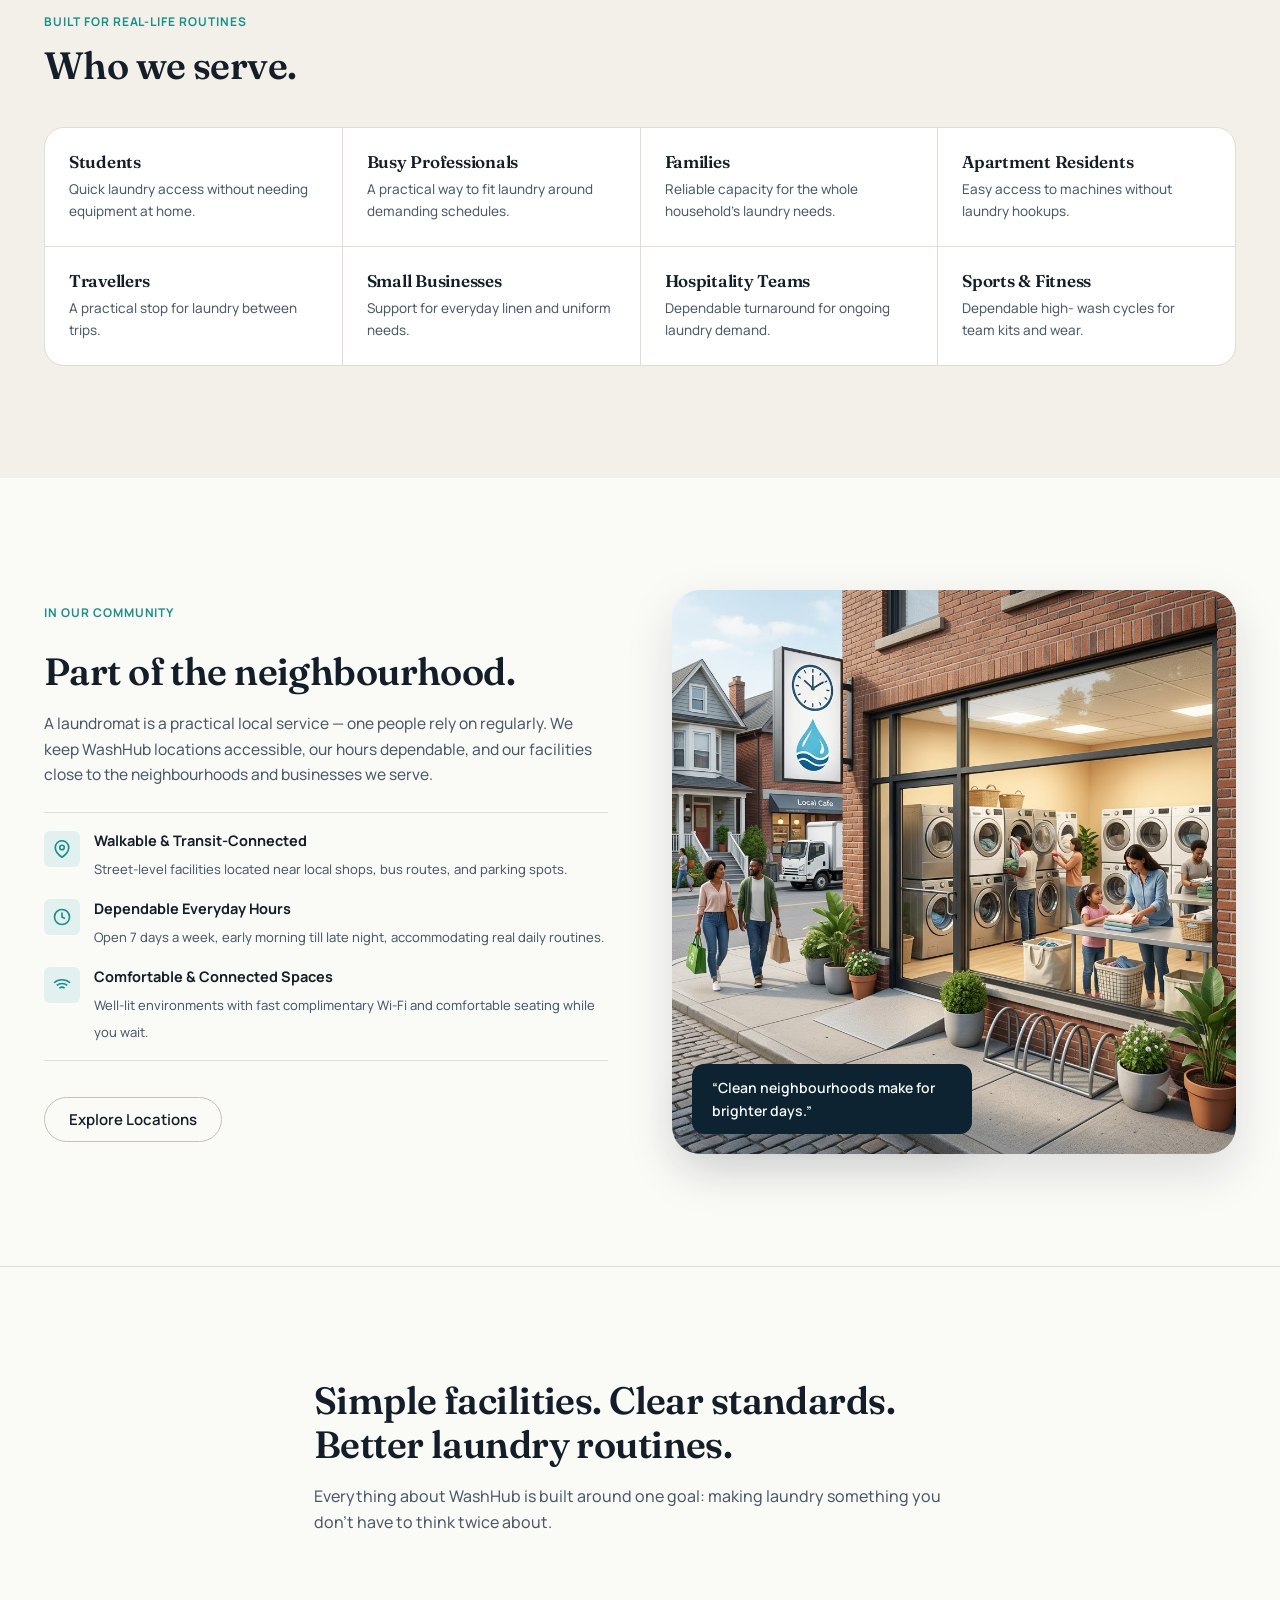
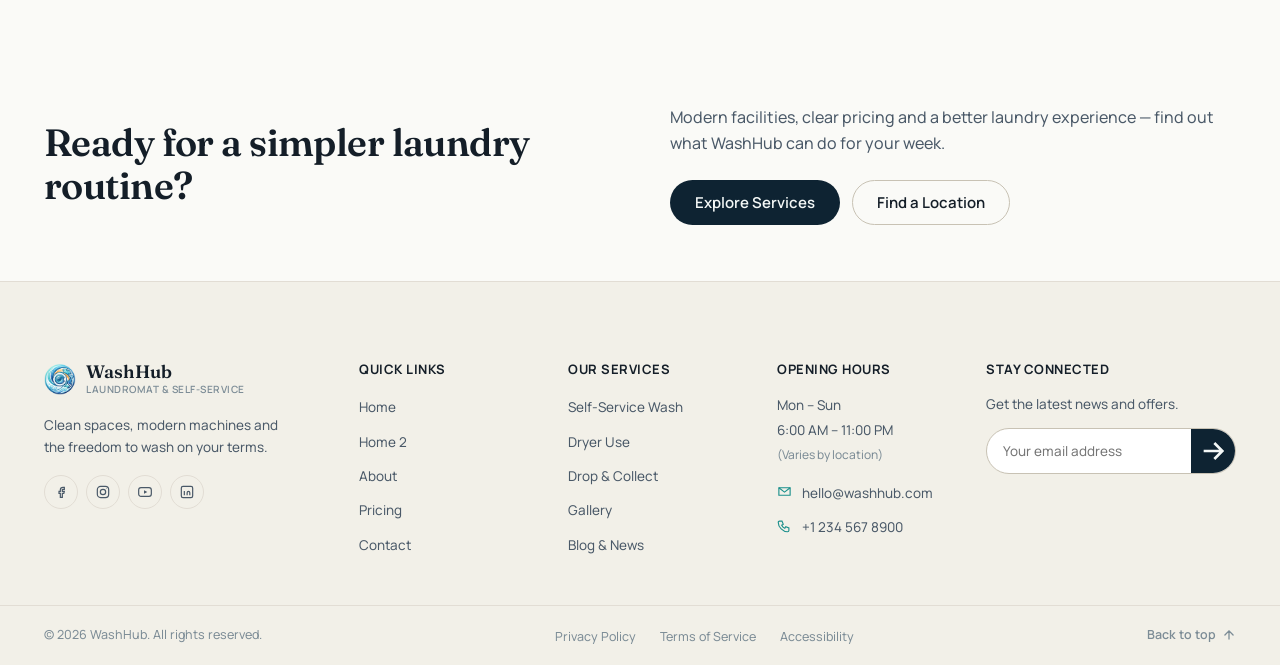
==== commit fd5215a6: "feat: add local hero images and update hero background sources" ====
--- a/about.html
+++ b/about.html
@@ -108,7 +108,7 @@
     <div class="page-hero-bg">
       <img
         class="page-hero-bg-img"
-        src="https://images.unsplash.com/photo-1545173168-9f1947eebb7f?w=1600&q=85&auto=format&fit=crop"
+        src="Assets/About/hero_about.jpg"
         alt="Interior of a modern WashHub self-service laundromat with clean commercial washing machines and folding tables"
         width="1600" height="900"
         loading="eager"
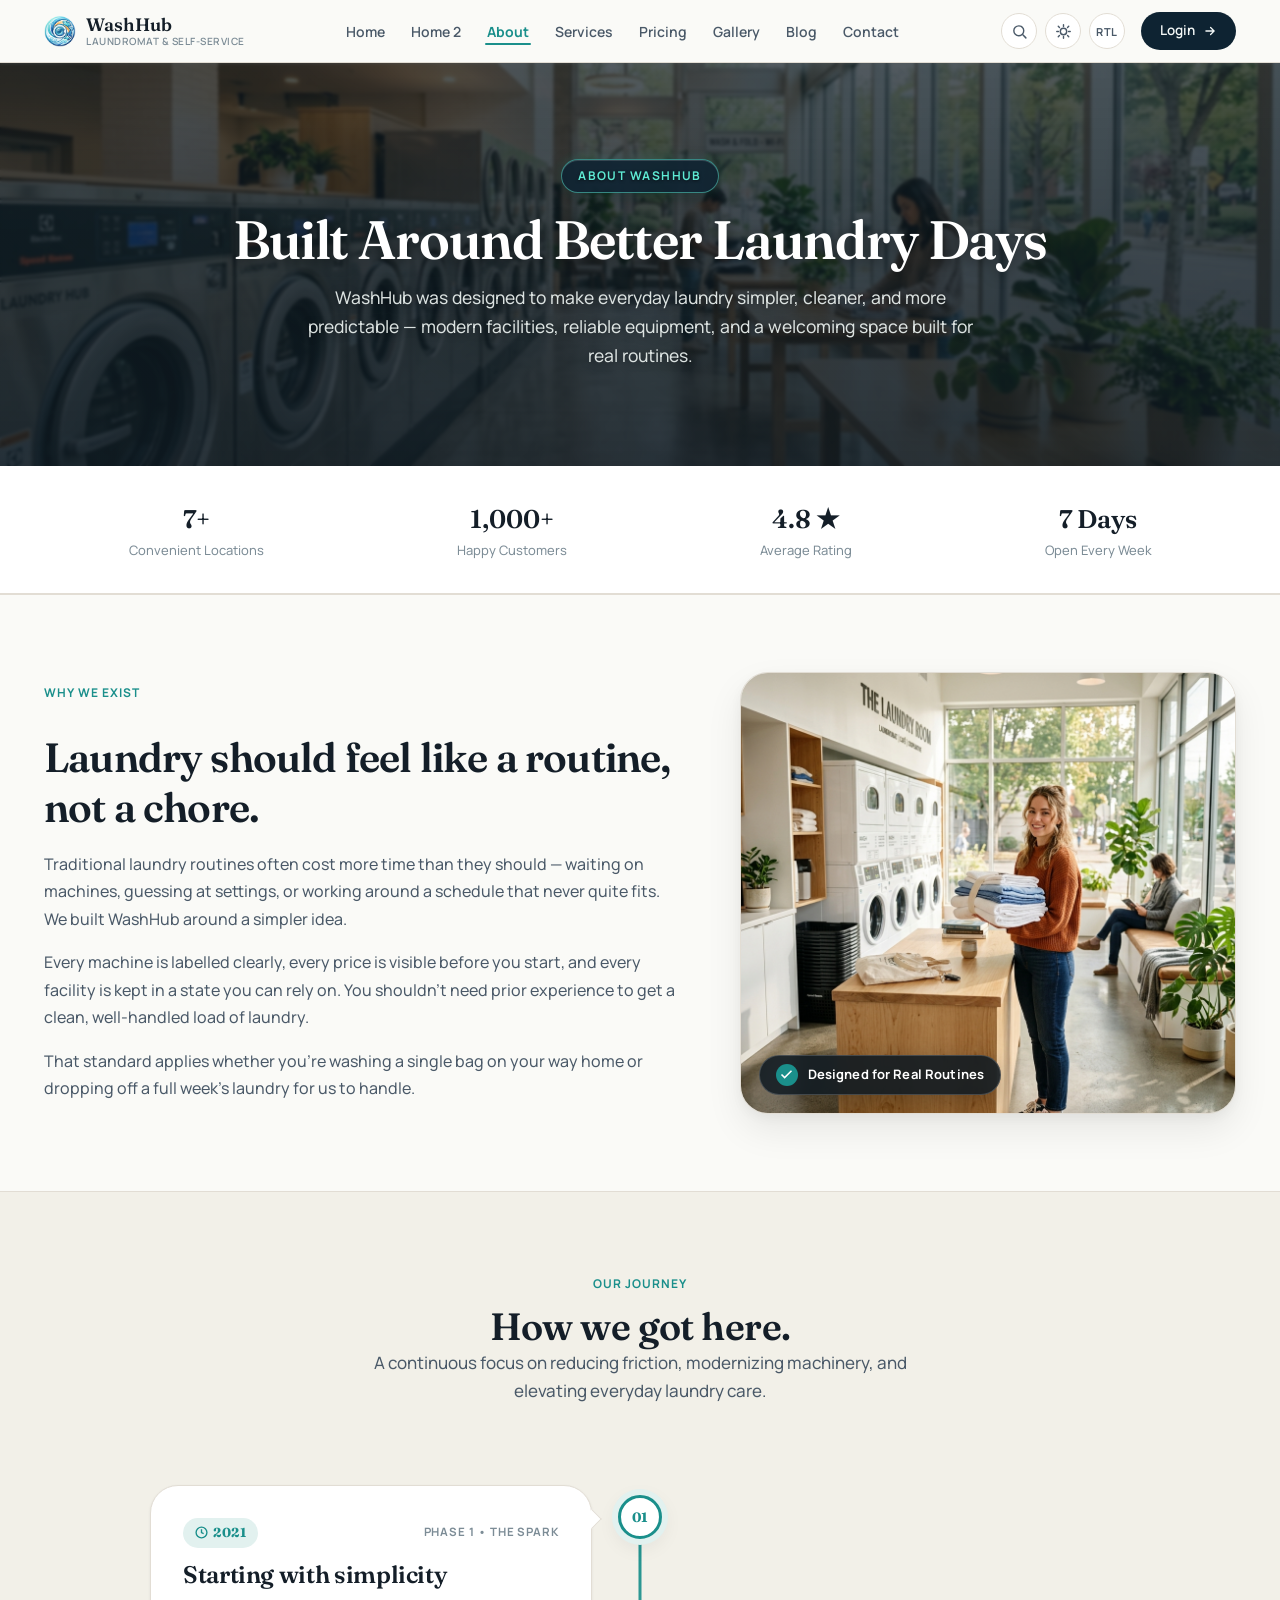
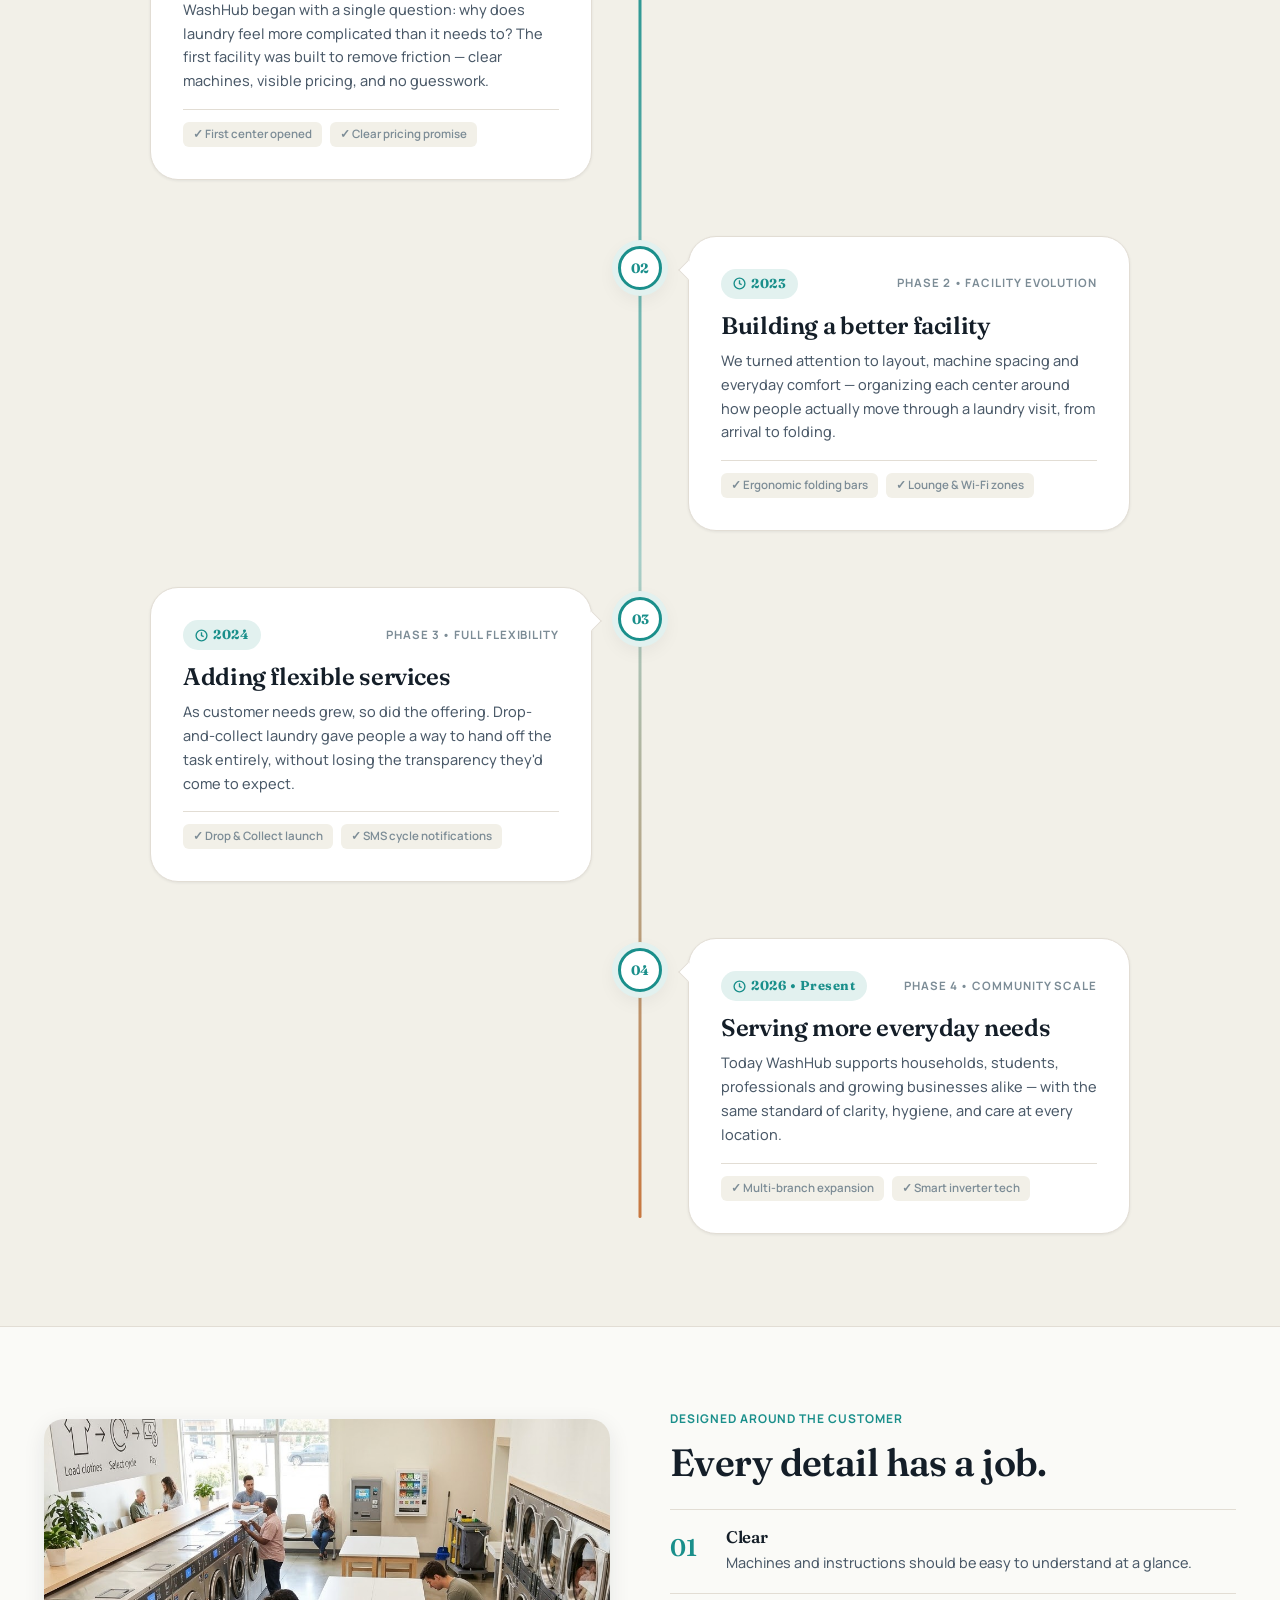
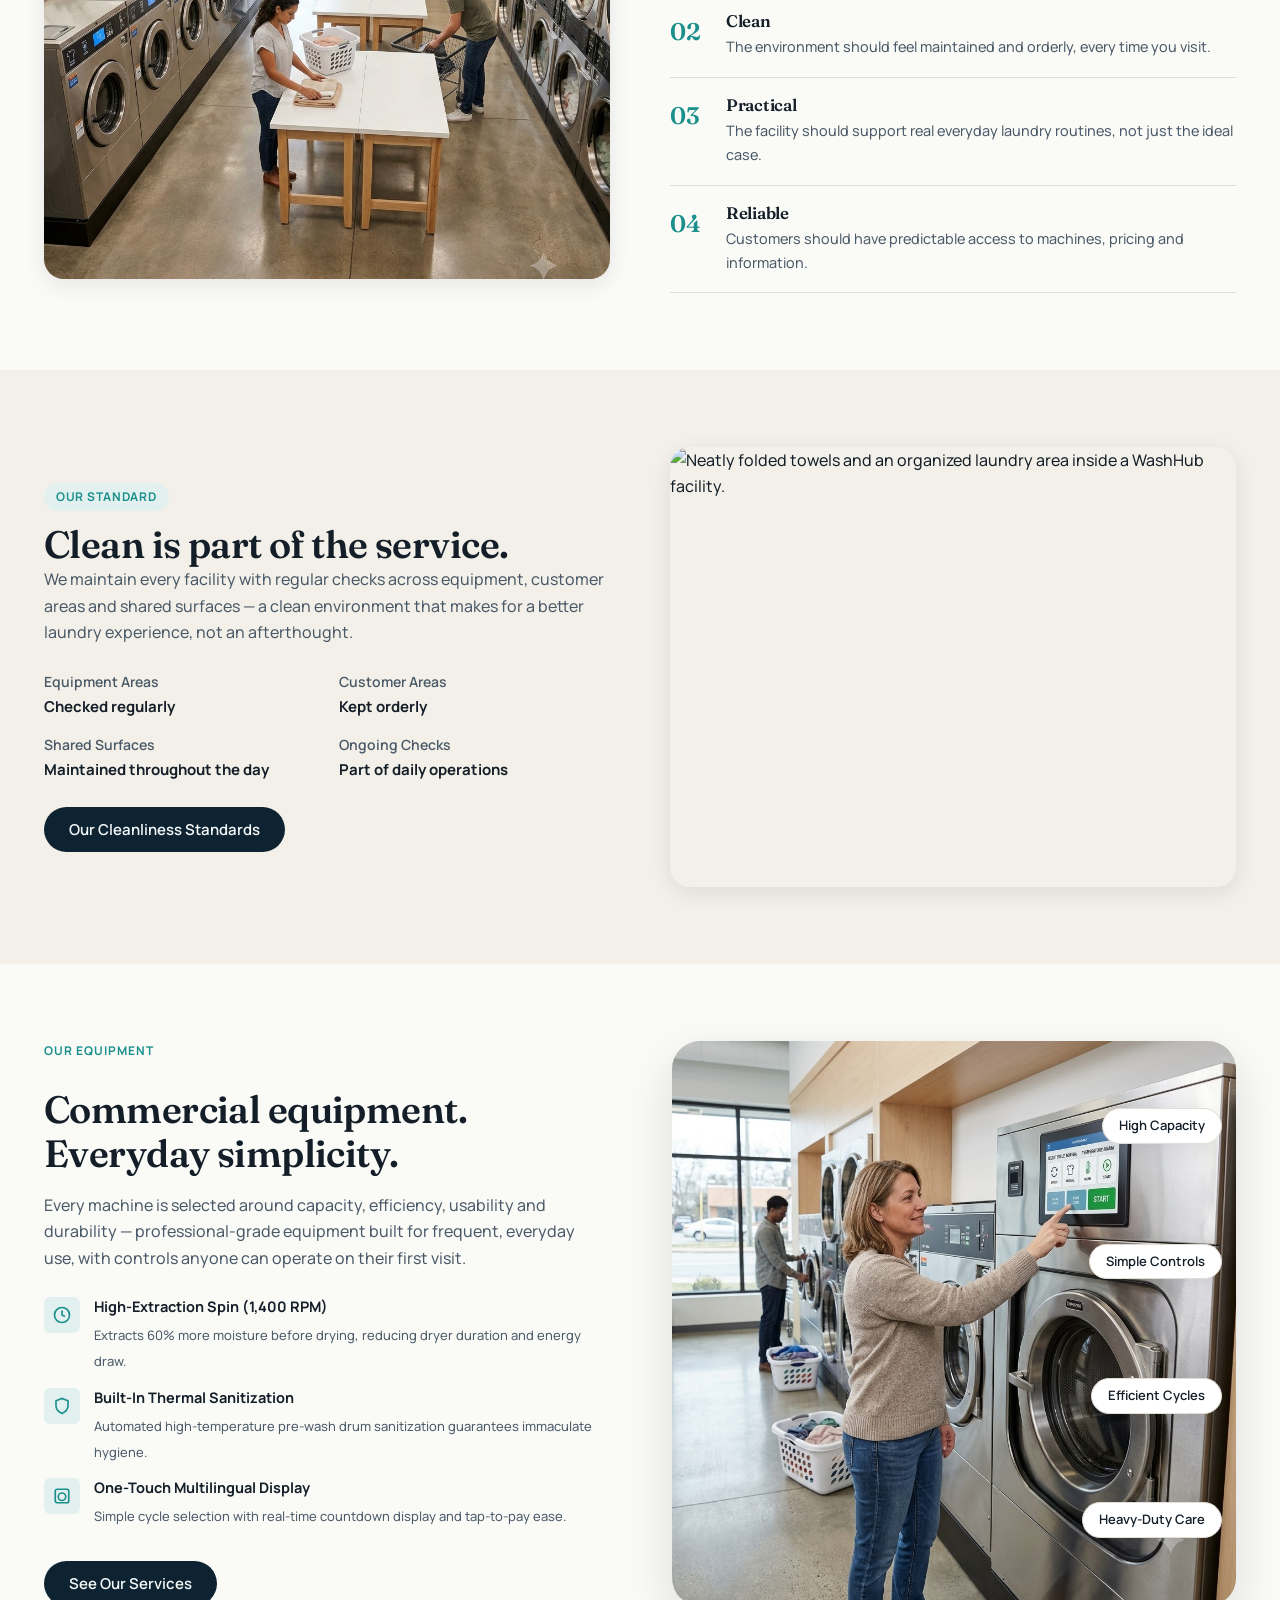
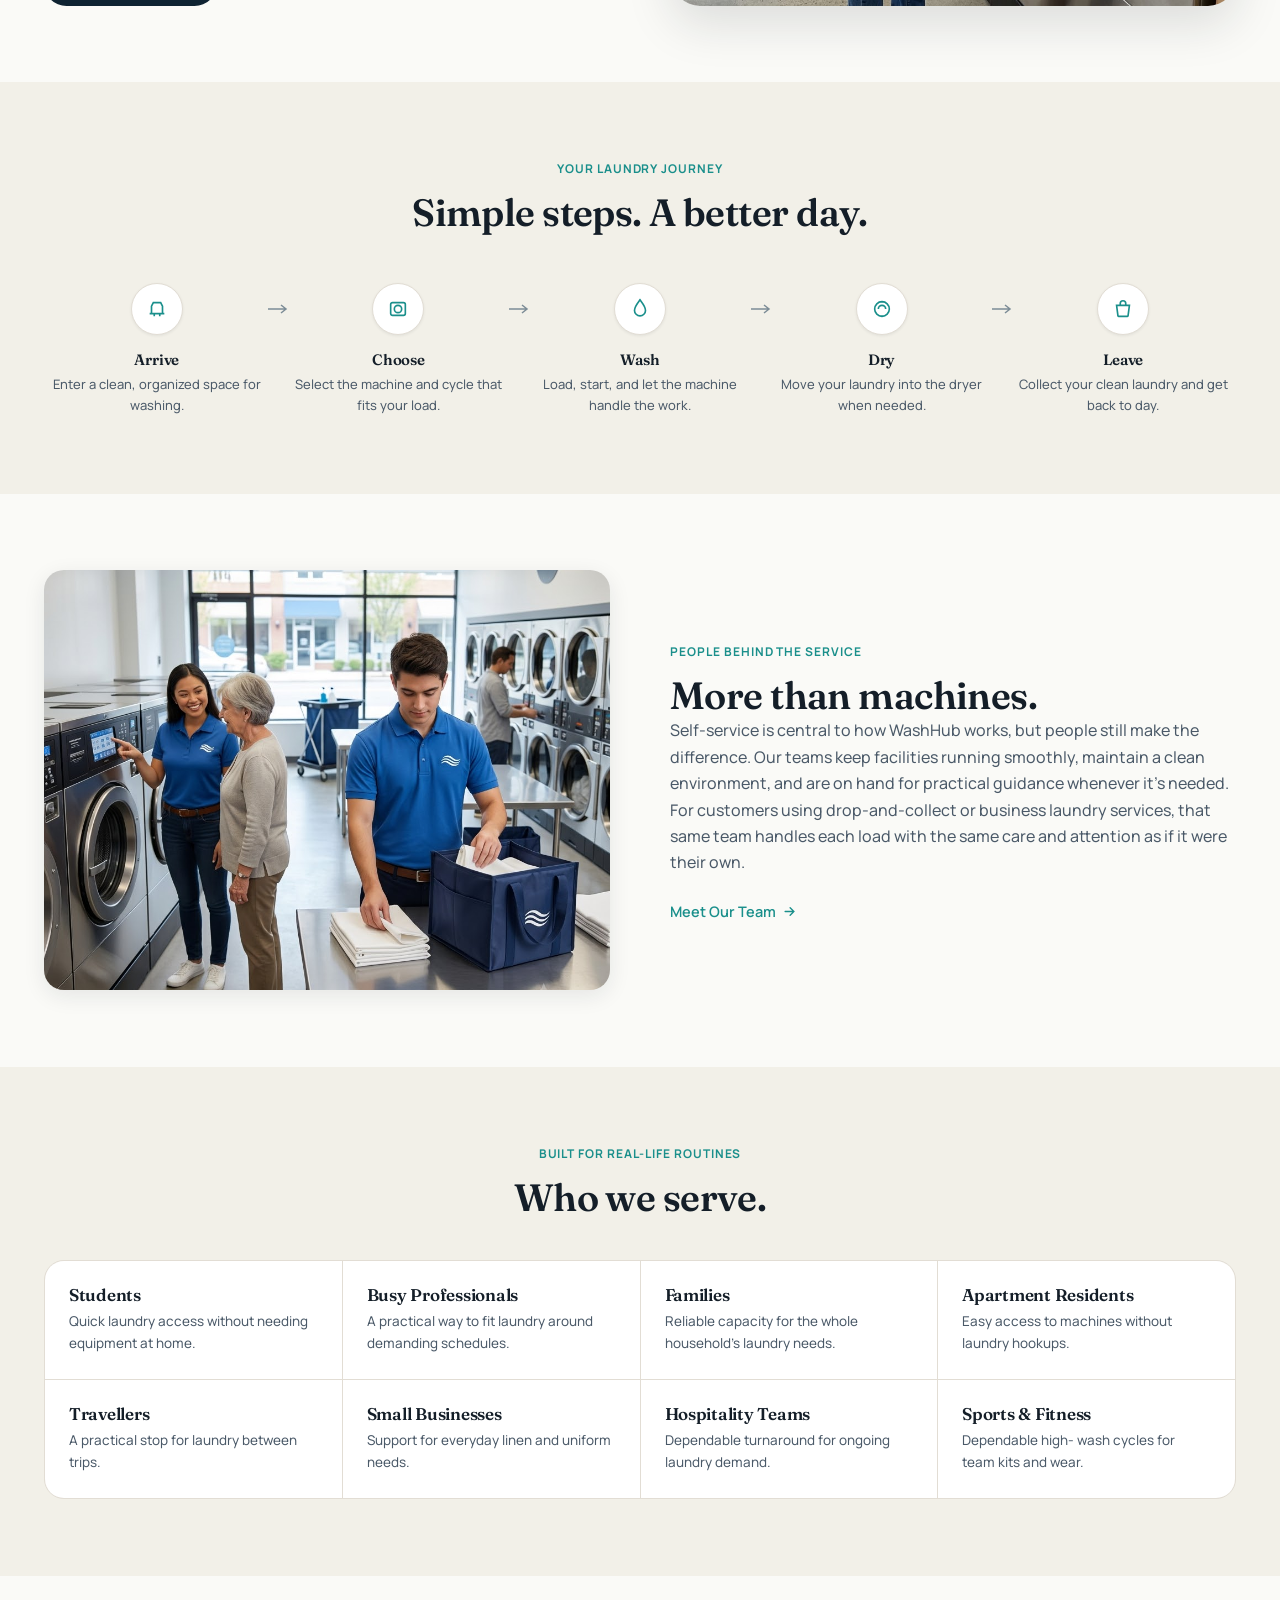
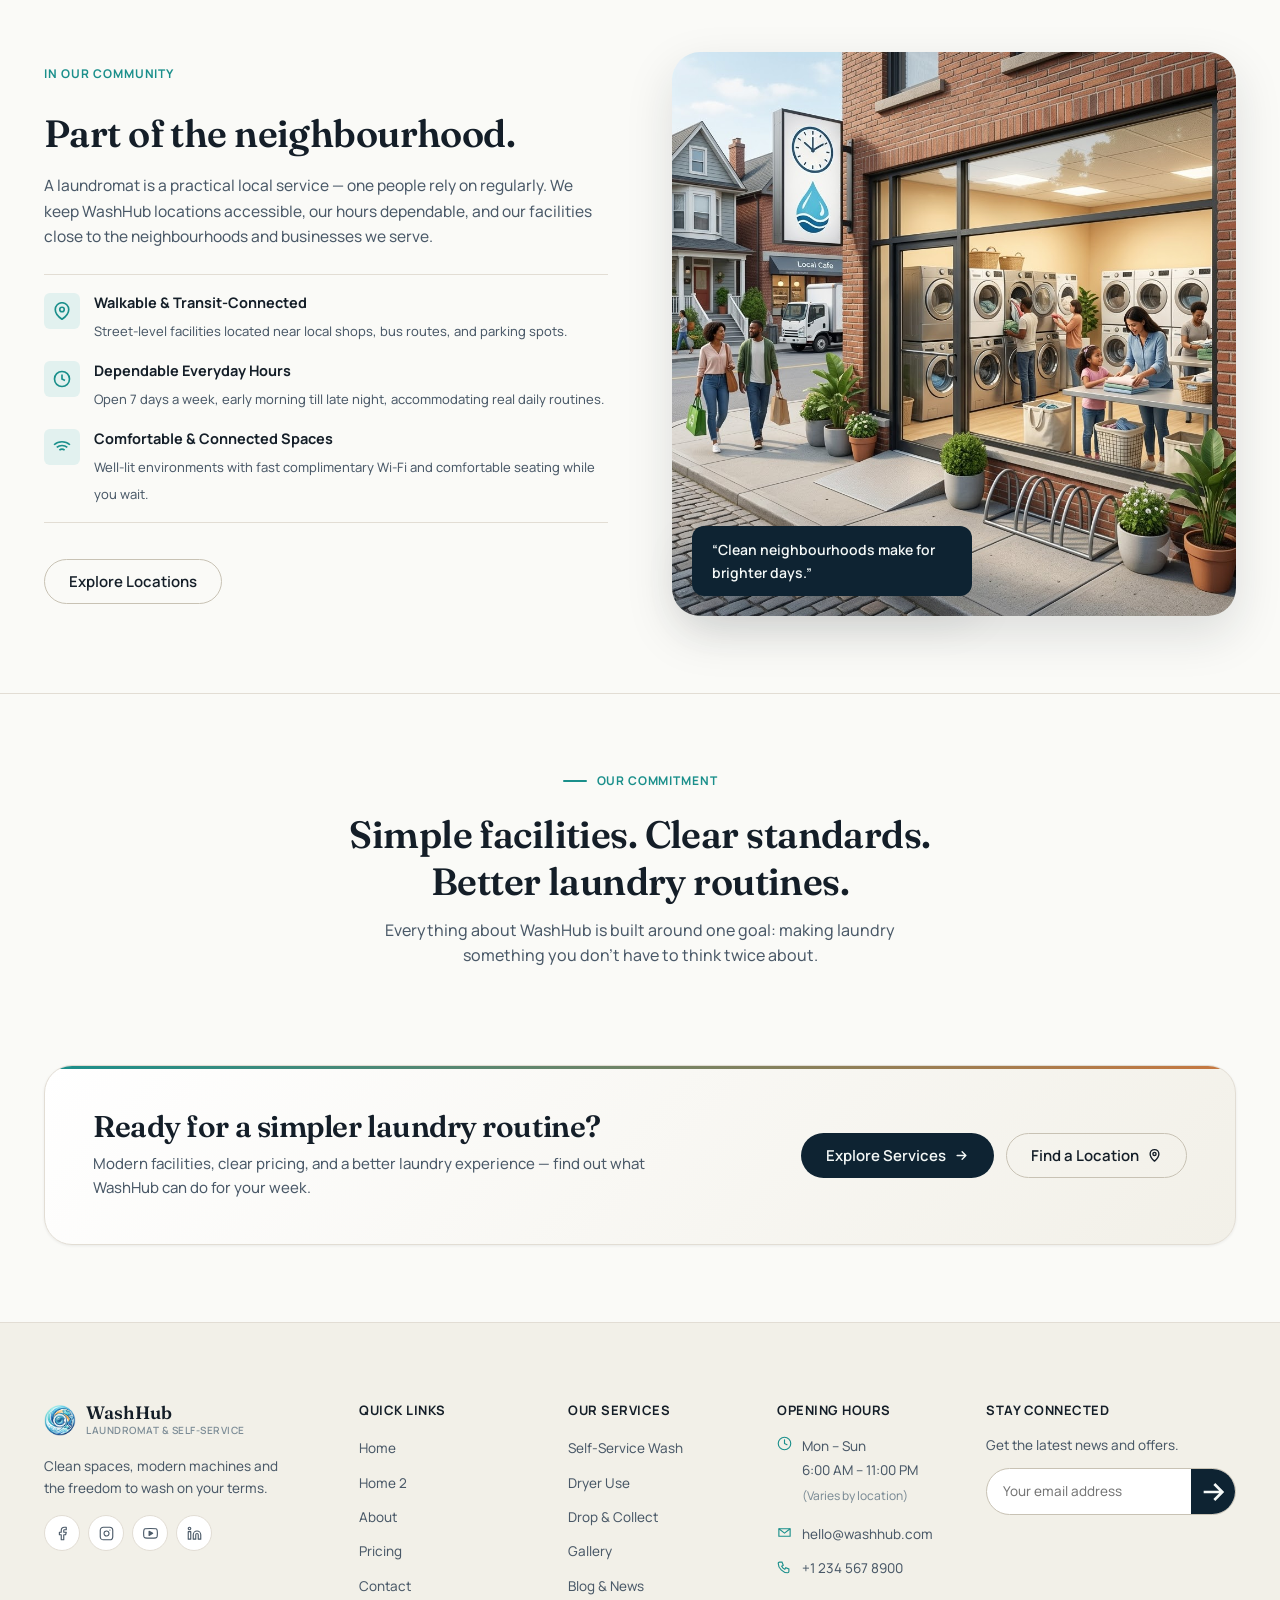
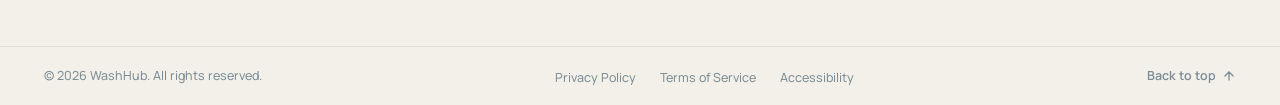
==== commit 38d990e6: "fixing" ====
--- a/about.html
+++ b/about.html
@@ -377,8 +377,10 @@
   <!-- ============ 11. CUSTOMER EXPERIENCE JOURNEY ============ -->
   <section class="section bg-secondary">
     <div class="container" data-reveal>
-      <p class="eyebrow">Your Laundry Journey</p>
-      <h2>Simple steps. A better day.</h2>
+      <div class="heading-center" style="margin-block-end: var(--sp-6);">
+        <p class="eyebrow">Your Laundry Journey</p>
+        <h2>Simple steps. A better day.</h2>
+      </div>
       <div class="journey-track">
         <div class="journey-step">
           <span class="journey-icon"><svg viewBox="0 0 24 24" fill="none" stroke="currentColor" stroke-width="1.8"><path d="M4 17h16M6 17V9l2-4h8l2 4v8M9 17v3M15 17v3"/></svg></span>
@@ -422,12 +424,12 @@
         width="1000" height="900"
         loading="lazy"
       >
-      <div>
+      <div class="human-content">
         <p class="eyebrow">People Behind the Service</p>
         <h2>More than machines.</h2>
         <p>Self-service is central to how WashHub works, but people still make the difference. Our teams keep facilities running smoothly, maintain a clean environment, and are on hand for practical guidance whenever it's needed.</p>
         <p>For customers using drop-and-collect or business laundry services, that same team handles each load with the same care and attention as if it were their own.</p>
-        <a href="#team" class="link-text">Meet Our Team
+        <a href="#team" class="link-text" style="margin-block-start: 24px; display: inline-flex;">Meet Our Team
           <svg width="15" height="15" viewBox="0 0 24 24" fill="none" stroke="currentColor" stroke-width="2.2" stroke-linecap="round"><path d="M5 12h14M13 6l6 6-6 6"/></svg>
         </a>
       </div>
@@ -437,8 +439,10 @@
   <!-- ============ 13. WHO WE SERVE ============ -->
   <section class="section bg-secondary">
     <div class="container" data-reveal>
-      <p class="eyebrow">Built for Real-Life Routines</p>
-      <h2>Who we serve.</h2>
+      <div class="heading-center" style="margin-block-end: var(--sp-6);">
+        <p class="eyebrow">Built for Real-Life Routines</p>
+        <h2>Who we serve.</h2>
+      </div>
       <div class="audience-list">
         <div class="audience-item"><h3>Students</h3><p>Quick laundry access without needing equipment at home.</p></div>
         <div class="audience-item"><h3>Busy Professionals</h3><p>A practical way to fit laundry around demanding schedules.</p></div>
@@ -506,26 +510,30 @@
     </div>
   </section>
 
-  <!-- ============ 15. TRUST STATEMENT ============ -->
-  <section class="section bordered-top">
-    <div class="container trust-statement" data-reveal>
-      <h2>Simple facilities. Clear standards. Better laundry routines.</h2>
-      <p>Everything about WashHub is built around one goal: making laundry something you don't have to think twice about.</p>
-    </div>
-  </section>
-
-  <!-- ============ 16. FINAL CTA ============ -->
-  <section class="section-tight">
+  <!-- ============ 15. TRUST & FINAL CTA ============ -->
+  <section class="section about-closing-section">
     <div class="container">
-      <div class="about-final-cta" data-reveal>
-        <div>
-          <h2>Ready for a simpler laundry routine?</h2>
-        </div>
-        <div>
-          <p>Modern facilities, clear pricing and a better laundry experience &mdash; find out what WashHub can do for your week.</p>
-          <div class="final-cta-actions">
-            <a href="#services" class="btn btn-primary">Explore Services</a>
-            <a href="#locations" class="btn btn-secondary">Find a Location</a>
+      <div class="about-closing-wrapper" data-reveal>
+        <div class="about-promise-header heading-center">
+          <span class="eyebrow-bar">Our Commitment</span>
+          <h2>Simple facilities. Clear standards.<br>Better laundry routines.</h2>
+          <p>Everything about WashHub is built around one goal: making laundry something you don't have to think twice about.</p>
+        </div>
+
+        <div class="about-cta-banner">
+          <div class="about-cta-content">
+            <h3>Ready for a simpler laundry routine?</h3>
+            <p>Modern facilities, clear pricing, and a better laundry experience &mdash; find out what WashHub can do for your week.</p>
+          </div>
+          <div class="about-cta-actions">
+            <a href="services.html" class="btn btn-primary">
+              Explore Services
+              <svg width="15" height="15" viewBox="0 0 24 24" fill="none" stroke="currentColor" stroke-width="2.2" stroke-linecap="round" stroke-linejoin="round" aria-hidden="true"><path d="M5 12h14M13 6l6 6-6 6"/></svg>
+            </a>
+            <a href="contact.html" class="btn btn-secondary">
+              Find a Location
+              <svg width="15" height="15" viewBox="0 0 24 24" fill="none" stroke="currentColor" stroke-width="2.2" stroke-linecap="round" stroke-linejoin="round" aria-hidden="true"><path d="M12 21s7-6.1 7-11.5A7 7 0 0 0 5 9.5C5 14.9 12 21 12 21Z"/><circle cx="12" cy="9.5" r="2.5"/></svg>
+            </a>
           </div>
         </div>
       </div>
@@ -549,10 +557,10 @@
       </a>
       <p>Clean spaces, modern machines and the freedom to wash on your terms.</p>
       <ul class="social-links" aria-label="Social media">
-        <li><a href="#" aria-label="WashHub on Facebook"><svg width="16" height="16" viewBox="0 0 24 24" fill="none" stroke="currentColor" stroke-width="1.8"><path d="M15 8h2V5h-2a4 4 0 0 0-4 4v2H9v3h2v6h3v-6h2.2l.8-3H14v-1.5A1 1 0 0 1 15 8Z"/></svg></a></li>
-        <li><a href="#" aria-label="WashHub on Instagram"><svg width="16" height="16" viewBox="0 0 24 24" fill="none" stroke="currentColor" stroke-width="1.8"><rect x="3.5" y="3.5" width="17" height="17" rx="5"/><circle cx="12" cy="12" r="4"/><circle cx="17" cy="7" r=".6" fill="currentColor" stroke="none"/></svg></a></li>
-        <li><a href="#" aria-label="WashHub on YouTube"><svg width="16" height="16" viewBox="0 0 24 24" fill="none" stroke="currentColor" stroke-width="1.8"><rect x="2.5" y="5.5" width="19" height="13" rx="3.5"/><path d="m10.5 9.5 5 2.5-5 2.5Z" fill="currentColor" stroke="none"/></svg></a></li>
-        <li><a href="#" aria-label="WashHub on LinkedIn"><svg width="16" height="16" viewBox="0 0 24 24" fill="none" stroke="currentColor" stroke-width="1.8"><rect x="3.5" y="3.5" width="17" height="17" rx="2.5"/><path d="M8 10.5V17M8 7.2v.1M12.2 17v-4a2 2 0 0 1 4 0v4"/></svg></a></li>
+        <li><a href="#" aria-label="WashHub on Facebook"><svg width="15" height="15" viewBox="0 0 24 24" fill="none" stroke="currentColor" stroke-width="1.8" stroke-linecap="round" stroke-linejoin="round" aria-hidden="true"><path d="M18 2h-3a5 5 0 0 0-5 5v3H7v4h3v8h4v-8h3l1-4h-4V7a1 1 0 0 1 1-1h3z"/></svg></a></li>
+        <li><a href="#" aria-label="WashHub on Instagram"><svg width="15" height="15" viewBox="0 0 24 24" fill="none" stroke="currentColor" stroke-width="1.8" stroke-linecap="round" stroke-linejoin="round" aria-hidden="true"><rect x="2" y="2" width="20" height="20" rx="5" ry="5"/><path d="M16 11.37A4 4 0 1 1 12.63 8 4 4 0 0 1 16 11.37z"/><line x1="17.5" y1="6.5" x2="17.51" y2="6.5"/></svg></a></li>
+        <li><a href="#" aria-label="WashHub on YouTube"><svg width="15" height="15" viewBox="0 0 24 24" fill="none" stroke="currentColor" stroke-width="1.8" stroke-linecap="round" stroke-linejoin="round" aria-hidden="true"><path d="M22.54 6.42a2.78 2.78 0 0 0-1.94-2C18.88 4 12 4 12 4s-6.88 0-8.6.46a2.78 2.78 0 0 0-1.94 2A29 29 0 0 0 1 11.75a29 29 0 0 0 .46 5.33A2.78 2.78 0 0 0 3.4 19c1.72.46 8.6.46 8.6.46s6.88 0 8.6-.46a2.78 2.78 0 0 0 1.94-2 29 29 0 0 0 .46-5.25 29 29 0 0 0-.46-5.33z"/><polygon points="9.75 15.02 15.5 11.75 9.75 8.48 9.75 15.02" fill="currentColor"/></svg></a></li>
+        <li><a href="#" aria-label="WashHub on LinkedIn"><svg width="15" height="15" viewBox="0 0 24 24" fill="none" stroke="currentColor" stroke-width="1.8" stroke-linecap="round" stroke-linejoin="round" aria-hidden="true"><path d="M16 8a6 6 0 0 1 6 6v7h-4v-7a2 2 0 0 0-2-2 2 2 0 0 0-2 2v7h-4v-7a6 6 0 0 1 6-6z"/><rect x="2" y="9" width="4" height="12"/><circle cx="4" cy="4" r="2"/></svg></a></li>
       </ul>
     </div>
 
@@ -580,7 +588,10 @@
 
     <div class="footer-col">
       <h4>Opening Hours</h4>
-      <p class="hours">Mon &ndash; Sun<br>6:00 AM &ndash; 11:00 PM<br><span>(Varies by location)</span></p>
+      <div class="footer-contact-item">
+        <svg viewBox="0 0 24 24" fill="none" stroke="currentColor" stroke-width="1.8" stroke-linecap="round" stroke-linejoin="round" aria-hidden="true"><circle cx="12" cy="12" r="10"/><polyline points="12 6 12 12 16 14"/></svg>
+        <p class="hours" style="margin:0;">Mon &ndash; Sun<br>6:00 AM &ndash; 11:00 PM<br><span>(Varies by location)</span></p>
+      </div>
       <div class="footer-contact-item" style="margin-block-start:var(--sp-4);">
         <svg viewBox="0 0 24 24" fill="none" stroke="currentColor" stroke-width="1.8" aria-hidden="true"><path d="M3 6h18v12H3z"/><path d="m3 6 9 7 9-7"/></svg>
         <span>hello@washhub.com</span>
--- a/style.css
+++ b/style.css
@@ -596,7 +596,7 @@
 
 .nav-link {
   font-size: 14px;
-  font-weight: 500;
+  font-weight: 600;
   color: var(--text-secondary);
   padding: 6px 10px;
   border-radius: var(--radius-sm);
@@ -611,7 +611,7 @@
 
 .nav-link.is-active {
   color: var(--accent-primary);
-  font-weight: 600;
+  font-weight: 700;
 }
 
 .nav-link.is-active::after {
@@ -828,7 +828,7 @@
   display: block;
   padding: 12px var(--sp-3);
   font-size: 16px;
-  font-weight: 500;
+  font-weight: 600;
   color: var(--text-secondary);
   border-radius: var(--radius-md);
   transition: color var(--dur), background var(--dur);
@@ -837,7 +837,7 @@
 .mobile-nav ul a.is-active {
   color: var(--accent-primary);
   background: var(--accent-tint);
-  font-weight: 600;
+  font-weight: 700;
 }
 
 .mobile-nav ul a:hover {
@@ -872,15 +872,15 @@
    SECTION RHYTHM
    ============================================================ */
 .section {
-  padding-block: clamp(60px, 9vw, 112px);
+  padding-block: clamp(46px, 6vw, 82px);
 }
 
 .section-sm {
-  padding-block: clamp(40px, 6vw, 72px);
+  padding-block: clamp(32px, 4vw, 54px);
 }
 
 .section-tight {
-  padding-block: clamp(32px, 5vw, 56px);
+  padding-block: clamp(22px, 3vw, 40px);
 }
 
 .bg-secondary {
@@ -3242,9 +3242,15 @@
    ============================================================ */
 .trust-strip,
 .trust-section {
-  padding-block: var(--sp-9);
+  padding-block: clamp(40px, 5vw, 64px);
   background: var(--bg-secondary);
   border-block: 1px solid var(--border-color);
+}
+
+.trust-strip .eyebrow,
+.trust-strip h2 {
+  text-align: center;
+  margin-inline: auto;
 }
 
 .trust-strip h2 {
@@ -3483,20 +3489,24 @@
 }
 
 .social-links a {
-  width: 34px;
-  height: 34px;
+  width: 36px;
+  height: 36px;
   border-radius: 50%;
   border: 1px solid var(--border-color);
+  background: var(--bg-surface);
   display: flex;
   align-items: center;
   justify-content: center;
   color: var(--text-secondary);
-  transition: color var(--dur), border-color var(--dur);
+  transition: all var(--dur) var(--ease);
 }
 
 .social-links a:hover {
-  color: var(--accent-primary);
+  color: #fff;
+  background: var(--accent-primary);
   border-color: var(--accent-primary);
+  transform: translateY(-2px);
+  box-shadow: 0 4px 10px rgba(26, 143, 139, 0.25);
 }
 
 .footer-col h4 {
@@ -4425,27 +4435,99 @@
   font-size: 13.5px;
 }
 
-/* About trust / CTA */
-.trust-statement {
-  max-width: 700px;
-}
-
-.trust-statement h2 {
-  margin-block-end: 16px;
-}
-
-.about-final-cta {
-  display: grid;
-  grid-template-columns: 1fr 1fr;
-  gap: clamp(24px, 5vw, 60px);
-  align-items: center;
-}
-
-.final-cta-actions {
-  display: flex;
+/* Human grid spacing */
+.human-grid .link-text {
+  margin-block-start: 22px;
+  display: inline-flex;
+}
+
+/* Redesigned About Closing Section & CTA */
+.about-closing-section {
+  padding-block: clamp(48px, 6vw, 80px);
+  border-block-start: 1px solid var(--border-color);
+}
+
+.about-closing-wrapper {
+  display: flex;
+  flex-direction: column;
+  gap: clamp(32px, 4vw, 48px);
+}
+
+.about-promise-header {
+  max-width: 680px;
+  margin-inline: auto;
+  text-align: center;
+}
+
+.about-promise-header h2 {
+  font-size: clamp(26px, 3.2vw, 38px);
+  line-height: 1.25;
+  margin-block: var(--sp-2) var(--sp-3);
+  text-align: center;
+}
+
+.about-promise-header p {
+  font-size: 16px;
+  color: var(--text-secondary);
+  line-height: 1.6;
+  text-align: center;
+}
+
+.about-cta-banner {
+  background: linear-gradient(135deg, var(--bg-surface) 0%, var(--bg-secondary) 100%);
+  border: 1px solid var(--border-color);
+  border-radius: var(--radius-xl);
+  padding: clamp(28px, 4vw, 44px) clamp(24px, 4vw, 48px);
+  display: flex;
+  align-items: center;
+  justify-content: space-between;
+  gap: var(--sp-6);
+  box-shadow: var(--shadow-sm);
+  position: relative;
+  overflow: hidden;
+}
+
+.about-cta-banner::before {
+  content: "";
+  position: absolute;
+  top: 0;
+  inset-inline-start: 0;
+  width: 100%;
+  height: 3px;
+  background: linear-gradient(90deg, var(--accent-primary), var(--accent-secondary));
+}
+
+.about-cta-content {
+  max-width: 580px;
+}
+
+.about-cta-content h3 {
+  font-family: var(--font-display);
+  font-size: clamp(22px, 2.6vw, 30px);
+  color: var(--text-primary);
+  margin-block-end: var(--sp-2);
+}
+
+.about-cta-content p {
+  font-size: 15px;
+  color: var(--text-secondary);
+  line-height: 1.6;
+  margin: 0;
+}
+
+.about-cta-actions {
+  display: flex;
+  align-items: center;
   gap: var(--sp-3);
+  flex-shrink: 0;
   flex-wrap: wrap;
-  margin-block-start: 24px;
+}
+
+@media (max-width: 768px) {
+  .about-cta-banner {
+    flex-direction: column;
+    align-items: flex-start;
+  }
 }
 
 /* About footer contact list */
@@ -5172,16 +5254,26 @@
 
 /* --- H2: Lifestyle --- */
 .h2-lifestyle {
-  padding-block: clamp(56px, 8vw, 104px);
-}
-
-.h2-lifestyle h2 {
+  padding-block: clamp(42px, 5.5vw, 76px);
+}
+
+.h2-lifestyle .eyebrow-bar {
+  margin-inline: auto;
+  display: inline-flex;
+}
+
+.h2-lifestyle h2,
+.h2-lifestyle > .container > h2 {
+  text-align: center;
+  margin-inline: auto;
   margin-block-end: var(--sp-3);
 }
 
-.h2-lifestyle>.container>p {
+.h2-lifestyle > .container > p {
+  text-align: center;
   font-size: 16px;
   max-width: 52ch;
+  margin-inline: auto;
   margin-block-end: var(--sp-8);
 }
 
@@ -5364,8 +5456,19 @@
 
 /* --- H2: Testimonials --- */
 .h2-testimonials {
-  padding-block: clamp(56px, 8vw, 104px);
+  padding-block: clamp(42px, 5.5vw, 76px);
   background: var(--bg-secondary);
+}
+
+.h2-testimonials .eyebrow-bar {
+  margin-inline: auto;
+  display: inline-flex;
+}
+
+.h2-testimonials h2,
+.h2-testimonials > .container > h2 {
+  text-align: center;
+  margin-inline: auto;
 }
 
 .h2-testimonials-grid {
@@ -5466,7 +5569,7 @@
 .h2-final-cta {
   position: relative;
   overflow: hidden;
-  padding-block: clamp(72px, 11vw, 140px);
+  padding-block: clamp(40px, 5.5vw, 68px);
   background: var(--bg-inverse);
 }
 
@@ -11219,6 +11322,42 @@
     margin-inline: auto;
     width: 100%;
   }
+
+  /* Contact Map Header & Pills (1024px) - Centered & Solo Button Centered */
+  .cnt-map-header {
+    flex-direction: column !important;
+    align-items: center !important;
+    justify-content: center !important;
+    text-align: center !important;
+    gap: var(--sp-3) !important;
+    padding: var(--sp-5) var(--sp-5) !important;
+  }
+
+  .cnt-map-pills {
+    display: flex !important;
+    flex-wrap: wrap !important;
+    justify-content: center !important;
+    align-items: center !important;
+    gap: var(--sp-2) var(--sp-3) !important;
+    width: 100% !important;
+    margin-inline: auto !important;
+    text-align: center !important;
+  }
+
+  .cnt-map-btn {
+    text-align: center !important;
+  }
+
+  /* Solo div / button centered */
+  .cnt-map-btn:last-child:nth-child(odd) {
+    margin-inline: auto !important;
+  }
+
+  .cnt-map-badge {
+    margin-inline: auto !important;
+    justify-content: center !important;
+    text-align: center !important;
+  }
 }
 
 @media (max-width: 768px) {
@@ -11228,12 +11367,19 @@
 
   .cnt-branches-grid {
     grid-template-columns: 1fr;
+    justify-items: center;
+  }
+
+  .cnt-branches-grid > * {
+    max-width: 580px;
+    width: 100%;
+    margin-inline: auto;
   }
 
   .cnt-branches-grid > :last-child:nth-child(odd) {
     grid-column: auto;
-    max-width: 100%;
-    margin-inline: 0;
+    max-width: 580px;
+    margin-inline: auto;
   }
 
   .cnt-map-frame-wrap {
@@ -11246,6 +11392,42 @@
     border-radius: 0;
     border-inline: none;
     border-block-end: none;
+  }
+
+  /* Contact Map Header & Pills (768px) - Centered & Solo Button Centered */
+  .cnt-map-header {
+    flex-direction: column !important;
+    align-items: center !important;
+    justify-content: center !important;
+    text-align: center !important;
+    gap: var(--sp-3) !important;
+    padding: var(--sp-4) var(--sp-4) !important;
+  }
+
+  .cnt-map-pills {
+    display: flex !important;
+    flex-wrap: wrap !important;
+    justify-content: center !important;
+    align-items: center !important;
+    gap: var(--sp-2) !important;
+    width: 100% !important;
+    margin-inline: auto !important;
+    text-align: center !important;
+  }
+
+  .cnt-map-btn {
+    text-align: center !important;
+  }
+
+  /* Solo div / button centered */
+  .cnt-map-btn:last-child:nth-child(odd) {
+    margin-inline: auto !important;
+  }
+
+  .cnt-map-badge {
+    margin-inline: auto !important;
+    justify-content: center !important;
+    text-align: center !important;
   }
 }
 
@@ -11312,16 +11494,32 @@
 
   .cnt-map-header {
     flex-direction: column;
-    align-items: flex-start;
+    align-items: stretch;
+    gap: var(--sp-3);
   }
 
   .cnt-map-pills {
     width: 100%;
+    display: flex;
+    flex-wrap: wrap;
+    justify-content: center;
+    gap: var(--sp-2);
   }
 
   .cnt-map-btn {
-    flex: 1;
+    flex: 0 0 calc(50% - (var(--sp-2) / 2));
+    width: calc(50% - (var(--sp-2) / 2));
+    max-width: calc(50% - (var(--sp-2) / 2));
+    min-height: 60px;
+    display: flex;
+    align-items: center;
+    justify-content: center;
     text-align: center;
+    padding: 8px 10px;
+    font-size: 12px;
+    line-height: 1.35;
+    border-radius: var(--radius-md, 10px);
+    box-sizing: border-box;
   }
 
   .cnt-branch-actions {
@@ -11781,7 +11979,7 @@
 /* Responsive Overrides */
 @media (max-width: 560px) {
   .auth-screen {
-    padding: var(--sp-8) var(--sp-3) var(--sp-4);
+    padding: calc(var(--sp-8) + 22px) var(--sp-3) var(--sp-5);
   }
 
   .auth-top-bar {
@@ -11809,6 +12007,7 @@
   .auth-card {
     padding: var(--sp-6) var(--sp-4);
     border-radius: var(--radius-lg);
+    margin-block-start: var(--sp-2);
   }
 
   .auth-title {
@@ -13866,9 +14065,14 @@
    HOME 2 — LIFESTYLE (08)
    ============================================================ */
 .h2-lifestyle {
-  padding-block: var(--sp-11);
+  padding-block: clamp(42px, 5.5vw, 76px);
   background: var(--bg-surface);
   border-block-start: 1px solid var(--border-color);
+}
+
+.h2-lifestyle .eyebrow-bar {
+  margin-inline: auto;
+  display: inline-flex;
 }
 
 .h2-lifestyle>.container>h2,
@@ -13880,15 +14084,18 @@
   letter-spacing: -0.02em;
   line-height: 1.15;
   margin-block: var(--sp-3) var(--sp-3);
-}
-
-.h2-lifestyle>.container>p,
+  text-align: center;
+  margin-inline: auto;
+}
+
 .h2-lifestyle>.container>p {
   font-size: 15px;
   color: var(--text-secondary);
   line-height: 1.7;
   max-width: 52ch;
   margin-block-end: var(--sp-8);
+  text-align: center;
+  margin-inline: auto;
 }
 
 .h2-lifestyle-grid {
@@ -14162,8 +14369,13 @@
    HOME 2 — TESTIMONIALS (11)
    ============================================================ */
 .h2-testimonials {
-  padding-block: var(--sp-11);
+  padding-block: clamp(42px, 5.5vw, 76px);
   background: var(--bg-primary);
+}
+
+.h2-testimonials .eyebrow-bar {
+  margin-inline: auto;
+  display: inline-flex;
 }
 
 .h2-testimonials>.container>h2 {
@@ -14173,6 +14385,8 @@
   color: var(--text-primary);
   letter-spacing: -0.02em;
   margin-block: var(--sp-3) var(--sp-8);
+  text-align: center;
+  margin-inline: auto;
 }
 
 .h2-testimonials-grid {
@@ -14273,7 +14487,7 @@
    HOME 2 — FINAL CTA (12)
    ============================================================ */
 .h2-final-cta {
-  padding-block: var(--sp-12);
+  padding-block: clamp(40px, 5.5vw, 68px);
   background: var(--bg-inverse);
 }
 
@@ -16781,4 +16995,36 @@
     left: auto !important;
     right: 8px !important;
   }
+
+  /* Contact Map Location Buttons (360px Viewport) */
+  .cnt-map-pills {
+    gap: 6px !important;
+  }
+
+  .cnt-map-btn {
+    flex: 0 0 calc(50% - 3px) !important;
+    width: calc(50% - 3px) !important;
+    max-width: calc(50% - 3px) !important;
+    min-height: 58px !important;
+    font-size: 11px !important;
+    line-height: 1.3 !important;
+    padding: 6px 6px !important;
+  }
+
+  /* Login & Signup Pages: Theme & RTL Buttons Spacing (360px Viewport) */
+  .auth-screen {
+    padding-block-start: 72px !important;
+    padding-inline: 10px !important;
+    padding-block-end: 24px !important;
+  }
+
+  .auth-top-bar {
+    top: 12px !important;
+    inset-inline: 12px !important;
+  }
+
+  .auth-card {
+    margin-block-start: 8px !important;
+    padding: var(--sp-5) 14px !important;
+  }
 }
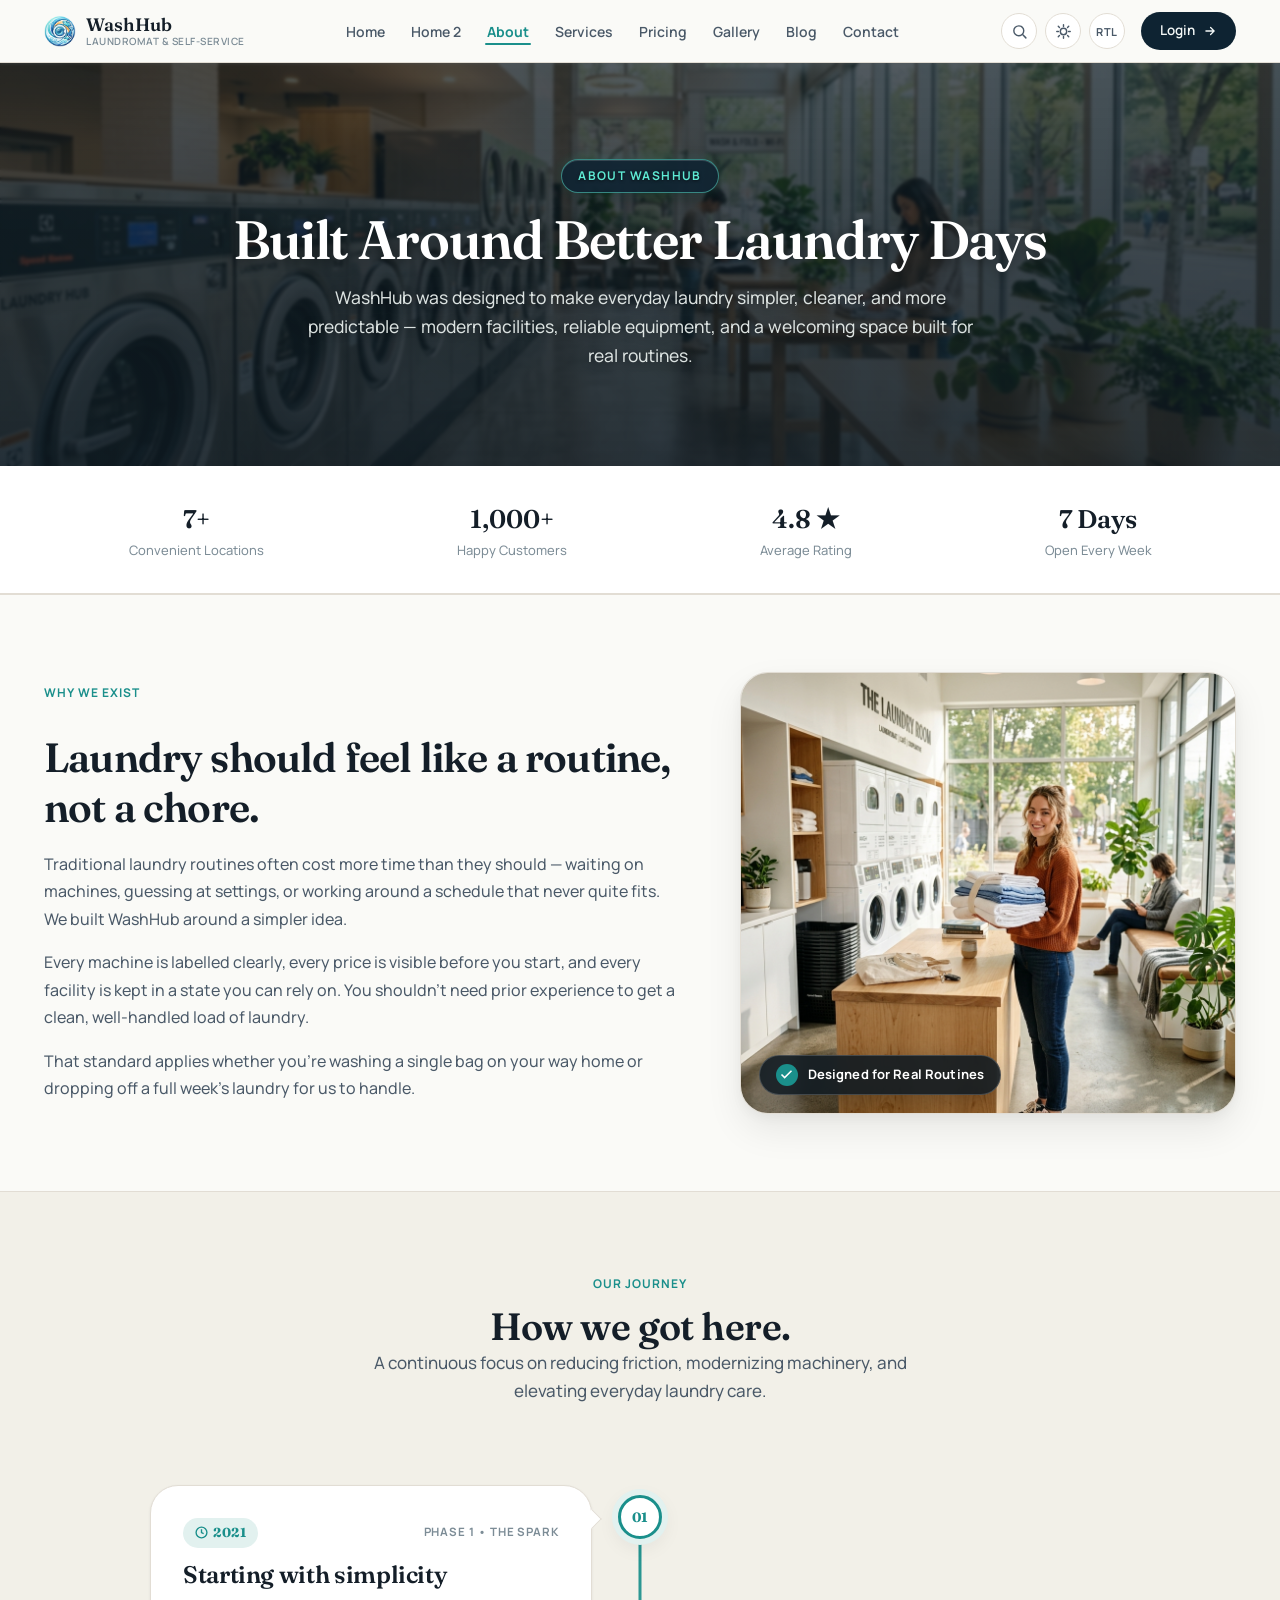
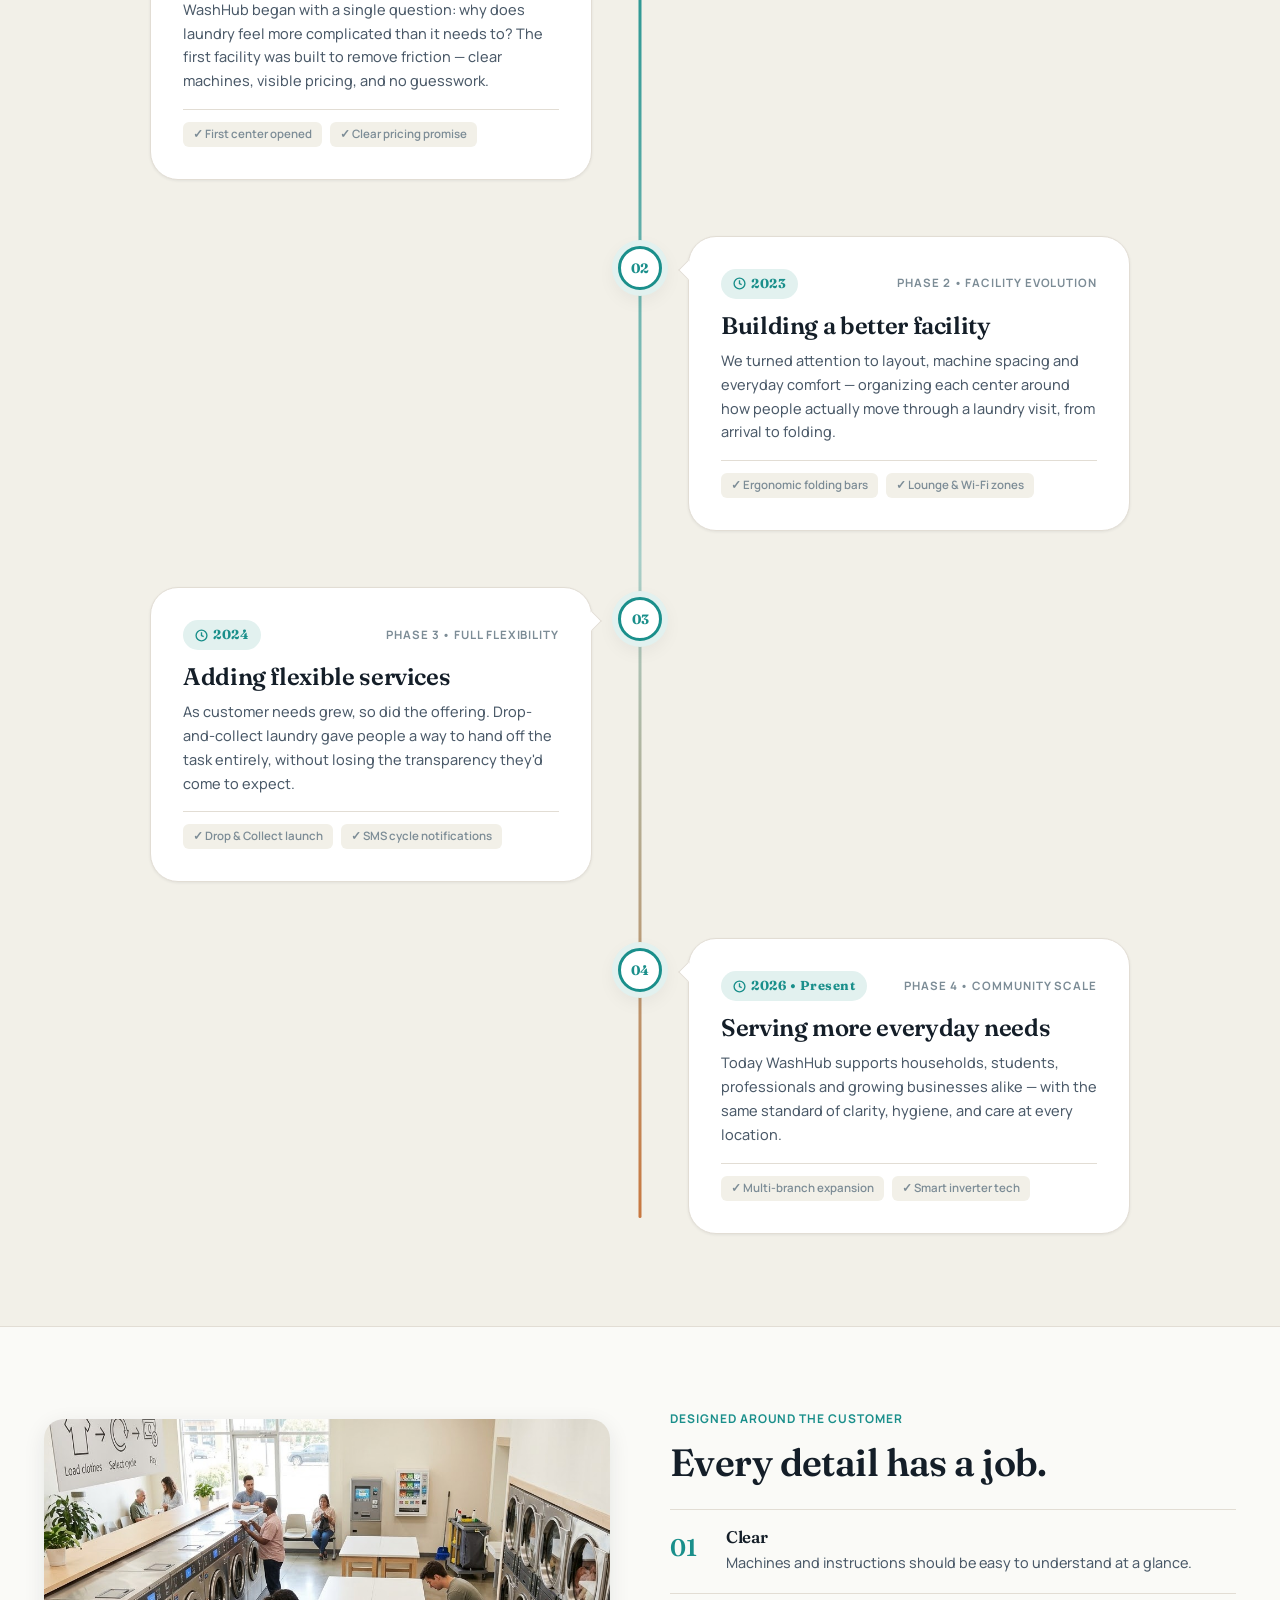
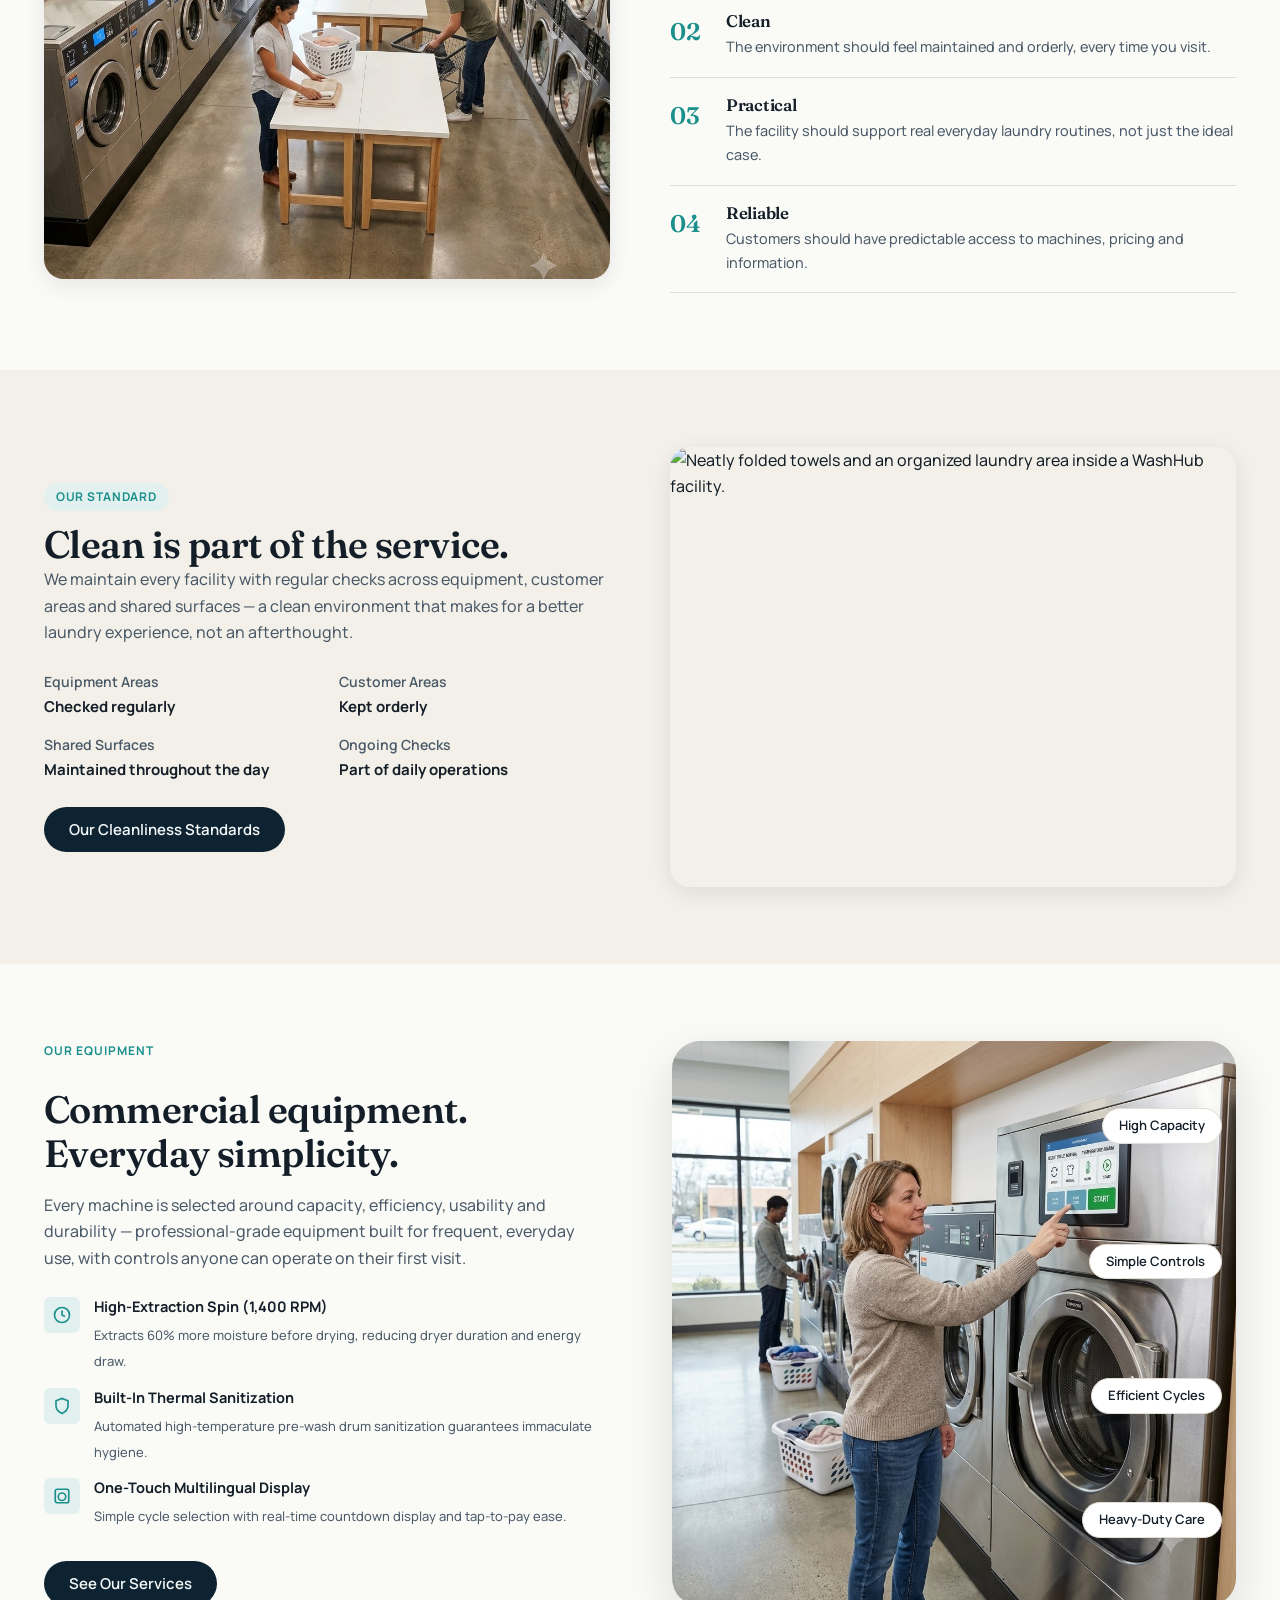
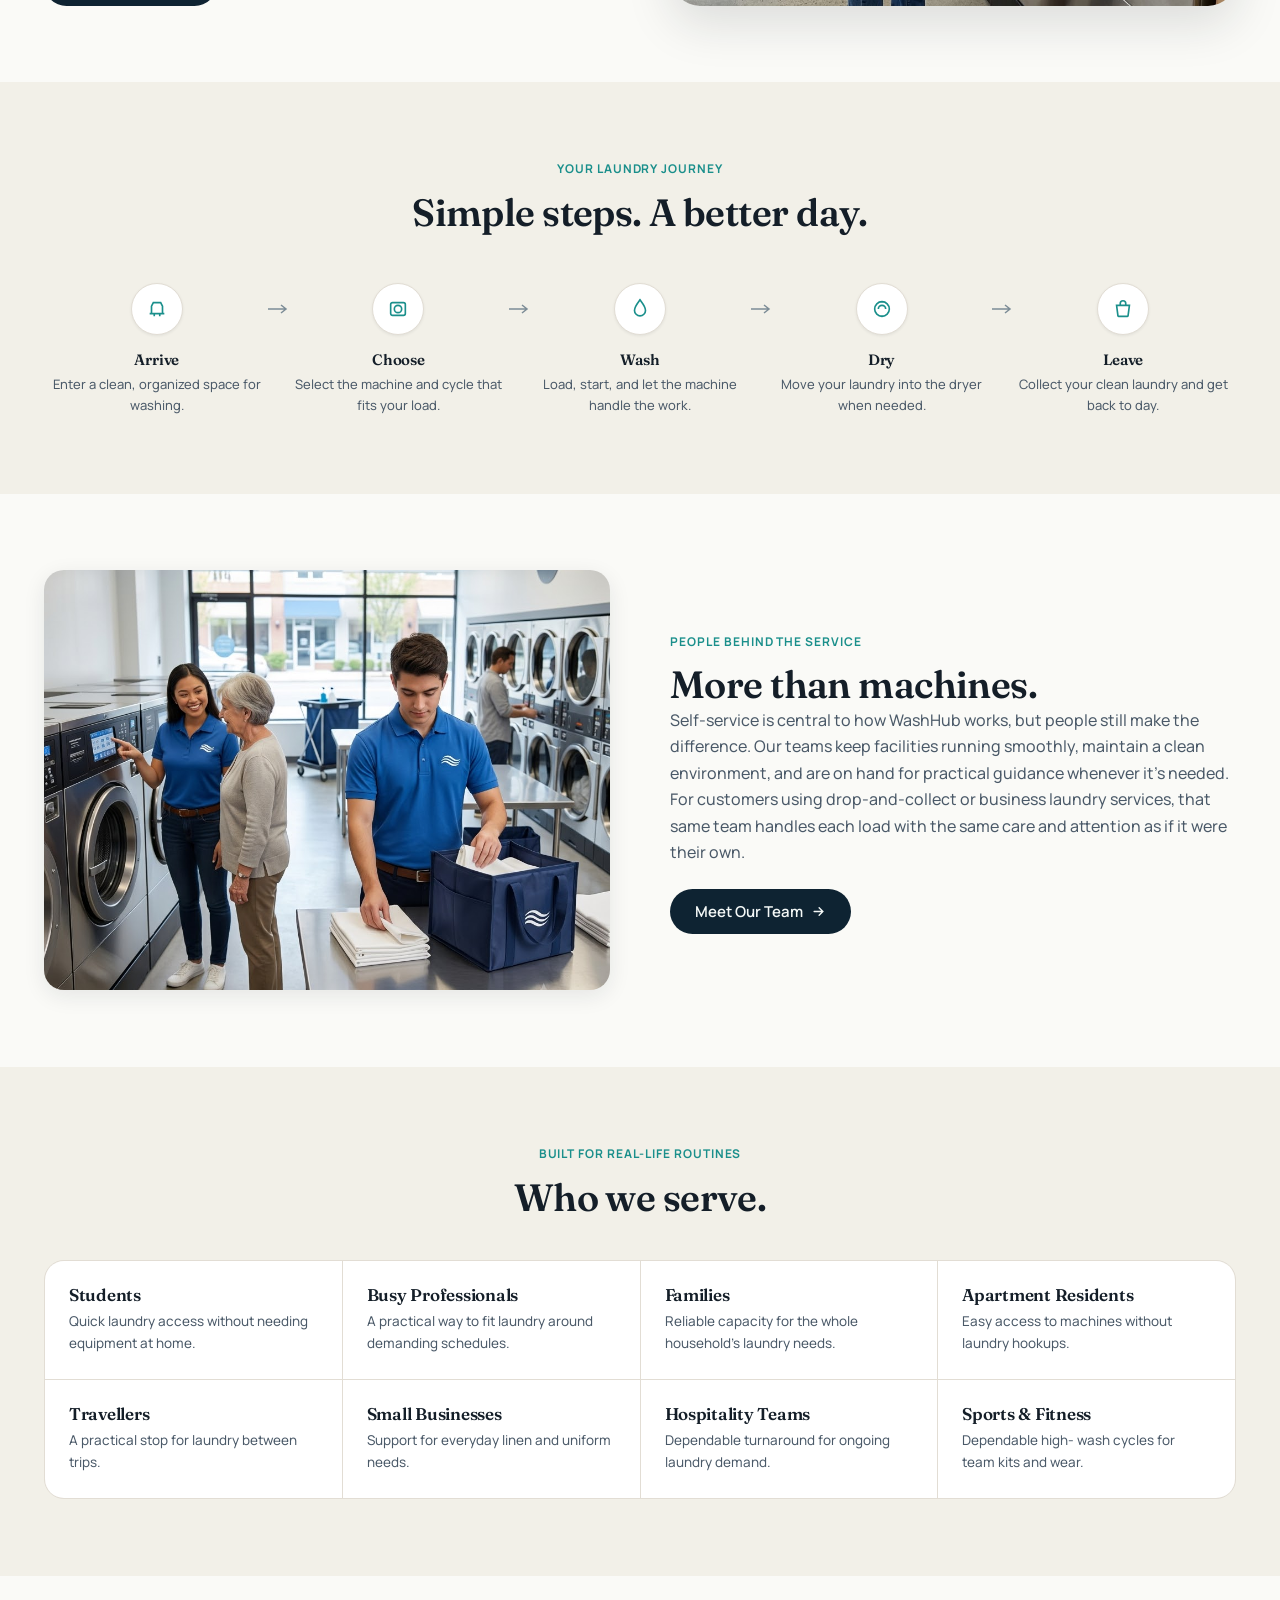
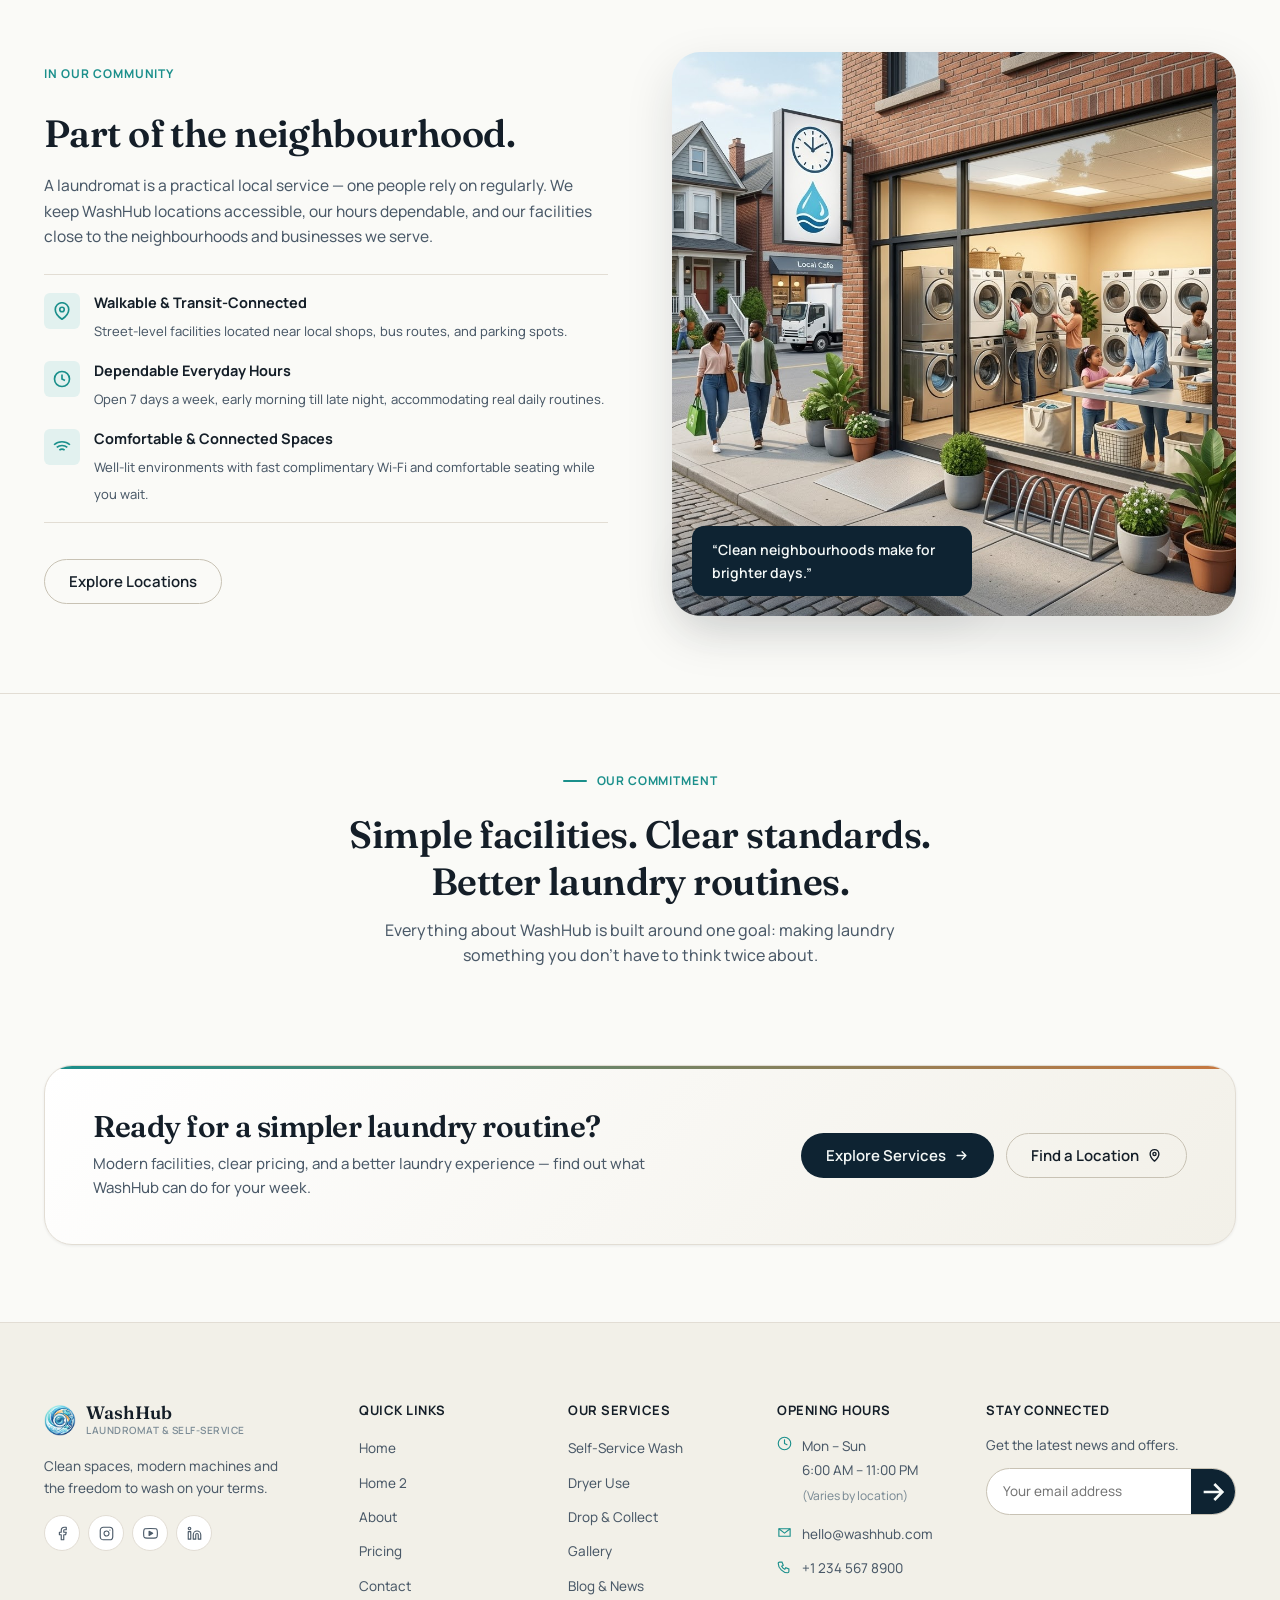
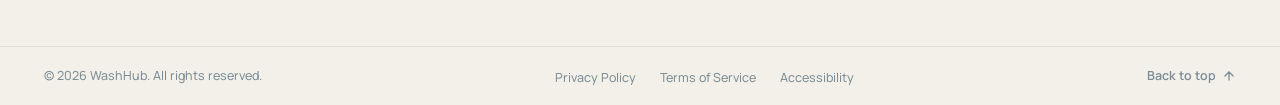
==== commit c3810e1c: "client bugs" ====
--- a/about.html
+++ b/about.html
@@ -429,8 +429,9 @@
         <h2>More than machines.</h2>
         <p>Self-service is central to how WashHub works, but people still make the difference. Our teams keep facilities running smoothly, maintain a clean environment, and are on hand for practical guidance whenever it's needed.</p>
         <p>For customers using drop-and-collect or business laundry services, that same team handles each load with the same care and attention as if it were their own.</p>
-        <a href="#team" class="link-text" style="margin-block-start: 24px; display: inline-flex;">Meet Our Team
-          <svg width="15" height="15" viewBox="0 0 24 24" fill="none" stroke="currentColor" stroke-width="2.2" stroke-linecap="round"><path d="M5 12h14M13 6l6 6-6 6"/></svg>
+        <a href="contact.html" class="btn btn-primary" style="margin-block-start: 24px;">
+          Meet Our Team
+          <svg width="15" height="15" viewBox="0 0 24 24" fill="none" stroke="currentColor" stroke-width="2.2" stroke-linecap="round" aria-hidden="true"><path d="M5 12h14M13 6l6 6-6 6"/></svg>
         </a>
       </div>
     </div>
--- a/style.css
+++ b/style.css
@@ -760,7 +760,7 @@
   position: fixed;
   inset: 0;
   background: rgba(10, 18, 24, .52);
-  z-index: 300;
+  z-index: 2000;
   opacity: 0;
   pointer-events: none;
   transition: opacity var(--dur) var(--ease);
@@ -778,7 +778,7 @@
   height: 100%;
   width: min(340px, 88vw);
   background: var(--bg-surface);
-  z-index: 400;
+  z-index: 2001;
   box-shadow: var(--shadow-xl);
   display: flex;
   flex-direction: column;
@@ -788,6 +788,13 @@
   transition: transform 280ms var(--ease), visibility 280ms;
   visibility: hidden;
   pointer-events: none;
+}
+
+#mobileClose {
+  position: relative;
+  z-index: 10;
+  pointer-events: auto;
+  cursor: pointer;
 }
 
 [dir="rtl"] .mobile-nav {
@@ -3424,6 +3431,23 @@
   justify-content: center;
   gap: var(--sp-3);
   flex-wrap: wrap;
+}
+
+.final-cta-copy .btn-primary {
+  min-width: 170px;
+}
+
+.final-cta-copy .btn-secondary {
+  border-color: rgba(255, 255, 255, 0.40);
+  color: #FFFFFF;
+  background: rgba(255, 255, 255, 0.06);
+  min-width: 150px;
+}
+
+.final-cta-copy .btn-secondary:hover {
+  border-color: #FFFFFF;
+  background: rgba(255, 255, 255, 0.16);
+  color: #FFFFFF;
 }
 
 .final-cta-side {
@@ -8510,6 +8534,7 @@
   font-size: 16px;
   font-weight: 600;
   color: var(--text-primary);
+  margin-block-end: 8px;
 }
 
 .prc-mcard-price {
@@ -9554,6 +9579,18 @@
 }
 
 @media (max-width: 560px) {
+  .prc-mode-section {
+    padding-block: var(--sp-3);
+  }
+
+  .prc-matrix-section {
+    padding-block: var(--sp-5) var(--sp-8);
+  }
+
+  .prc-section-header {
+    margin-block-end: var(--sp-5);
+  }
+
   .prc-hero-section {
     padding-block: var(--sp-8) var(--sp-6);
   }
@@ -10065,36 +10102,125 @@
 
 /* --- Mid-Page Editorial Feature Spread --- */
 .blg-spread-section {
-  padding-block: var(--sp-12);
+  padding-block: clamp(48px, 6vw, 76px);
   background: var(--bg-surface);
   border-block: 1px solid var(--border-color);
 }
 
 .blg-spread-box {
   display: grid;
-  grid-template-columns: 1fr 1.25fr;
-  gap: var(--sp-10);
-  align-items: center;
+  grid-template-columns: 1fr 1.2fr;
+  gap: clamp(32px, 5vw, 64px);
+  align-items: stretch;
 }
 
 .blg-spread-left {
   display: flex;
   flex-direction: column;
-  gap: var(--sp-4);
+  justify-content: space-between;
+  gap: var(--sp-5);
+}
+
+.blg-spread-head {
+  display: flex;
+  flex-direction: column;
+  gap: var(--sp-2);
 }
 
 .blg-spread-statement {
-  font-size: clamp(28px, 3.8vw, 42px);
+  font-size: clamp(28px, 3.5vw, 40px);
   line-height: 1.2;
   font-weight: 600;
   color: var(--text-primary);
   letter-spacing: -0.015em;
+  margin-block-end: var(--sp-2);
 }
 
 .blg-spread-sub {
-  font-size: 16px;
+  font-size: 15.5px;
   color: var(--text-secondary);
   line-height: 1.6;
+}
+
+/* Impact Metrics Chips */
+.blg-spread-metrics {
+  display: grid;
+  grid-template-columns: repeat(2, 1fr);
+  gap: var(--sp-3);
+}
+
+.blg-metric-chip {
+  background: var(--bg-primary);
+  border: 1px solid var(--border-color);
+  border-radius: var(--radius-lg);
+  padding: 14px 16px;
+  display: flex;
+  flex-direction: column;
+  gap: 3px;
+  box-shadow: var(--shadow-sm);
+  transition: transform var(--dur) var(--ease), border-color var(--dur) var(--ease);
+}
+
+.blg-metric-chip:hover {
+  border-color: var(--accent-primary);
+  transform: translateY(-2px);
+}
+
+.blg-metric-val {
+  font-family: var(--font-display);
+  font-size: 24px;
+  font-weight: 700;
+  color: var(--accent-primary);
+  line-height: 1.1;
+}
+
+.blg-metric-lbl {
+  font-size: 12.5px;
+  color: var(--text-secondary);
+  line-height: 1.35;
+}
+
+/* Laundromat Insider Tip Card */
+.blg-spread-tip {
+  background: linear-gradient(135deg, rgba(26, 143, 139, 0.08) 0%, rgba(26, 143, 139, 0.02) 100%);
+  border: 1.5px solid var(--accent-tint);
+  border-radius: var(--radius-lg);
+  padding: 16px 20px;
+  display: flex;
+  flex-direction: column;
+  gap: 8px;
+}
+
+.blg-tip-header {
+  display: flex;
+  align-items: center;
+  gap: 8px;
+  font-size: 13.5px;
+  font-weight: 700;
+  color: var(--text-primary);
+}
+
+.blg-tip-icon {
+  color: var(--accent-primary);
+  display: flex;
+  align-items: center;
+}
+
+.blg-spread-tip p {
+  font-size: 13.5px;
+  color: var(--text-secondary);
+  line-height: 1.55;
+  margin: 0;
+}
+
+.blg-spread-actions {
+  display: flex;
+  align-items: center;
+}
+
+:root[data-theme="dark"] .blg-spread-tip {
+  background: rgba(26, 143, 139, 0.12);
+  border-color: rgba(26, 143, 139, 0.35);
 }
 
 .blg-spread-right {
@@ -10477,9 +10603,38 @@
     width: 100% !important;
   }
 
+  .blg-featured-section {
+    padding-block: var(--sp-6) var(--sp-5);
+  }
+
+  .blg-grid-section {
+    padding-block: var(--sp-5) var(--sp-6);
+  }
+
+  .blg-accordion-section {
+    padding-block: var(--sp-6) var(--sp-8);
+  }
+
+  .blg-accordion-section .prc-section-header {
+    margin-block-end: var(--sp-6);
+  }
+
+  .blg-newsletter-section {
+    padding-block: var(--sp-8);
+  }
+
+  .blg-pagination-section {
+    padding-block: var(--sp-4);
+  }
+
+  .blg-service-cta {
+    padding-block: var(--sp-6) var(--sp-8);
+  }
+
   .blg-cta-box {
     flex-direction: column;
     align-items: flex-start;
+    padding: var(--sp-6) var(--sp-5);
   }
 
   .blg-cta-actions {
@@ -10513,6 +10668,34 @@
 
   .blg-collage-stack {
     display: none;
+  }
+
+  .blg-featured-section {
+    padding-block: var(--sp-5) var(--sp-4);
+  }
+
+  .blg-grid-section {
+    padding-block: var(--sp-4) var(--sp-4);
+  }
+
+  .blg-accordion-section {
+    padding-block: var(--sp-4) var(--sp-5);
+  }
+
+  .blg-accordion-section .prc-section-header {
+    margin-block-end: var(--sp-4);
+  }
+
+  .blg-newsletter-section {
+    padding-block: var(--sp-6);
+  }
+
+  .blg-pagination-section {
+    padding-block: var(--sp-3);
+  }
+
+  .blg-service-cta {
+    padding-block: var(--sp-5) var(--sp-6);
   }
 
   .blg-featured-img-wrap,
@@ -13522,6 +13705,15 @@
   overflow: hidden;
 }
 
+.h2-fac-main::after {
+  content: "";
+  position: absolute;
+  inset: 0;
+  background: linear-gradient(to top, rgba(10, 25, 38, 0.85) 0%, rgba(10, 25, 38, 0.35) 40%, transparent 70%);
+  pointer-events: none;
+  z-index: 1;
+}
+
 .h2-fac-main img {
   width: 100%;
   height: 560px;
@@ -13533,12 +13725,13 @@
   position: absolute;
   bottom: 20px;
   inset-inline-start: 20px;
+  z-index: 2;
   font-family: var(--font-display);
   font-size: 18px;
   font-weight: 600;
   color: #fff;
   line-height: 1.25;
-  text-shadow: 0 2px 12px rgba(0, 0, 0, .5);
+  text-shadow: 0 2px 8px rgba(0, 0, 0, 0.75), 0 1px 2px rgba(0, 0, 0, 0.9);
 }
 
 .h2-fac-stack {
@@ -16429,15 +16622,18 @@
   }
 
   .gallery-filter-tabs {
-    overflow-x: auto;
-    flex-wrap: nowrap;
-    padding-block-end: 6px;
-    -webkit-overflow-scrolling: touch;
+    display: flex;
+    flex-wrap: wrap;
+    overflow-x: visible;
+    gap: 8px 6px;
+    padding-block-end: 0;
   }
 
   .gallery-filter-btn {
     white-space: nowrap;
     flex-shrink: 0;
+    padding: 7px 14px;
+    font-size: 13px;
   }
 }
 
@@ -17027,4 +17223,278 @@
     margin-block-start: 8px !important;
     padding: var(--sp-5) 14px !important;
   }
+}
+
+/* ============================================================
+   HOME 2: LIFESTYLE HEADER LEFT-ALIGNMENT
+   ============================================================ */
+.h2-lifestyle-header {
+  text-align: left;
+  display: flex;
+  flex-direction: column;
+  align-items: flex-start;
+  justify-content: flex-start;
+  margin-inline: 0;
+  margin-block-end: var(--sp-8);
+  max-width: 680px;
+}
+
+.h2-lifestyle .h2-lifestyle-header .eyebrow-bar,
+.h2-lifestyle-header .eyebrow-bar {
+  margin-inline: 0 !important;
+  justify-content: flex-start !important;
+  display: inline-flex;
+}
+
+.h2-lifestyle .h2-lifestyle-header h2,
+.h2-lifestyle-header h2 {
+  text-align: left !important;
+  margin-inline: 0 !important;
+  margin-block: var(--sp-3) var(--sp-3);
+}
+
+.h2-lifestyle .h2-lifestyle-header p,
+.h2-lifestyle-header p {
+  text-align: left !important;
+  margin-inline: 0 !important;
+  max-width: 64ch;
+}
+
+/* ============================================================
+   GALLERY: POINTER & LIGHTBOX MODAL
+   ============================================================ */
+.gallery-card-media {
+  cursor: pointer;
+}
+
+.gallery-card-zoom-btn {
+  cursor: pointer;
+}
+
+.gallery-lightbox {
+  position: fixed;
+  inset: 0;
+  z-index: 9999;
+  display: flex;
+  align-items: center;
+  justify-content: center;
+  padding: 20px;
+  visibility: visible;
+  opacity: 1;
+  transition: opacity 0.28s var(--ease), visibility 0.28s var(--ease);
+}
+
+.gallery-lightbox[hidden] {
+  display: none !important;
+  visibility: hidden !important;
+  opacity: 0 !important;
+}
+
+.gallery-lightbox-backdrop {
+  position: fixed;
+  inset: 0;
+  background: rgba(7, 18, 28, 0.88);
+  backdrop-filter: blur(10px);
+  -webkit-backdrop-filter: blur(10px);
+  z-index: 1;
+}
+
+.gallery-lightbox-wrapper {
+  position: relative;
+  z-index: 2;
+  width: 100%;
+  max-width: 1060px;
+  max-height: 92vh;
+  display: flex;
+  flex-direction: column;
+  align-items: center;
+  justify-content: center;
+}
+
+.gallery-lightbox-content {
+  position: relative;
+  width: 100%;
+  display: flex;
+  flex-direction: column;
+  align-items: center;
+  background: var(--bg-surface);
+  border: 1px solid var(--border-color);
+  border-radius: var(--radius-lg, 18px);
+  box-shadow: 0 24px 64px rgba(0, 0, 0, 0.55);
+  overflow: hidden;
+  animation: lightboxPopIn 0.3s cubic-bezier(0.16, 1, 0.3, 1) forwards;
+}
+
+@keyframes lightboxPopIn {
+  from {
+    opacity: 0;
+    transform: scale(0.94) translateY(12px);
+  }
+  to {
+    opacity: 1;
+    transform: scale(1) translateY(0);
+  }
+}
+
+.gallery-lightbox-close {
+  position: absolute;
+  top: 14px;
+  inset-inline-end: 14px;
+  width: 42px;
+  height: 42px;
+  border-radius: 50%;
+  background: rgba(15, 30, 44, 0.75);
+  backdrop-filter: blur(8px);
+  -webkit-backdrop-filter: blur(8px);
+  border: 1px solid rgba(255, 255, 255, 0.22);
+  color: #FFFFFF;
+  display: flex;
+  align-items: center;
+  justify-content: center;
+  cursor: pointer;
+  z-index: 10;
+  transition: background 0.2s, transform 0.2s, border-color 0.2s;
+}
+
+.gallery-lightbox-close:hover {
+  background: rgba(220, 53, 69, 0.85);
+  border-color: #ff6b6b;
+  transform: rotate(90deg) scale(1.05);
+}
+
+.gallery-lightbox-nav {
+  position: absolute;
+  top: 42%;
+  transform: translateY(-50%);
+  width: 48px;
+  height: 48px;
+  border-radius: 50%;
+  background: rgba(14, 30, 44, 0.8);
+  backdrop-filter: blur(8px);
+  -webkit-backdrop-filter: blur(8px);
+  border: 1px solid rgba(255, 255, 255, 0.25);
+  color: #FFFFFF;
+  display: flex;
+  align-items: center;
+  justify-content: center;
+  cursor: pointer;
+  z-index: 9;
+  transition: background 0.2s, transform 0.2s, border-color 0.2s;
+}
+
+.gallery-lightbox-nav.prev {
+  inset-inline-start: 16px;
+}
+
+.gallery-lightbox-nav.next {
+  inset-inline-end: 16px;
+}
+
+.gallery-lightbox-nav:hover {
+  background: var(--accent-primary);
+  color: #0F1A22;
+  border-color: var(--accent-primary);
+  transform: translateY(-50%) scale(1.08);
+}
+
+.gallery-lightbox-stage {
+  width: 100%;
+  max-height: 62vh;
+  display: flex;
+  align-items: center;
+  justify-content: center;
+  background: #09131B;
+  overflow: hidden;
+  position: relative;
+}
+
+.gallery-lightbox-img {
+  width: auto;
+  max-width: 100%;
+  max-height: 62vh;
+  height: auto;
+  object-fit: contain;
+  display: block;
+  transition: opacity 0.22s var(--ease);
+}
+
+.gallery-lightbox-info {
+  width: 100%;
+  padding: 18px 24px 22px;
+  background: var(--bg-surface);
+  border-top: 1px solid var(--border-color);
+  box-sizing: border-box;
+}
+
+.gallery-lightbox-meta {
+  display: flex;
+  align-items: center;
+  justify-content: space-between;
+  margin-block-end: 8px;
+}
+
+.gallery-lightbox-badge {
+  display: inline-block;
+  background: rgba(72, 192, 186, 0.16);
+  border: 1px solid rgba(72, 192, 186, 0.4);
+  color: var(--accent-primary);
+  font-size: 11px;
+  font-weight: 700;
+  text-transform: uppercase;
+  letter-spacing: 0.05em;
+  padding: 3px 10px;
+  border-radius: var(--radius-pill);
+}
+
+.gallery-lightbox-counter {
+  font-size: 12.5px;
+  font-weight: 600;
+  color: var(--text-muted);
+}
+
+.gallery-lightbox-title {
+  font-family: var(--font-display);
+  font-size: clamp(18px, 2vw, 22px);
+  color: var(--text-primary);
+  margin-block: 0 6px;
+  line-height: 1.25;
+}
+
+.gallery-lightbox-desc {
+  font-size: 14px;
+  color: var(--text-secondary);
+  line-height: 1.55;
+  margin: 0;
+  max-width: 72ch;
+}
+
+@media (max-width: 640px) {
+  .gallery-lightbox {
+    padding: 10px;
+  }
+  .gallery-lightbox-stage {
+    max-height: 50vh;
+  }
+  .gallery-lightbox-img {
+    max-height: 50vh;
+  }
+  .gallery-lightbox-nav {
+    width: 38px;
+    height: 38px;
+  }
+  .gallery-lightbox-nav.prev {
+    inset-inline-start: 8px;
+  }
+  .gallery-lightbox-nav.next {
+    inset-inline-end: 8px;
+  }
+  .gallery-lightbox-info {
+    padding: 14px 16px 18px;
+  }
+  .gallery-lightbox-title {
+    font-size: 17px;
+  }
+  .gallery-lightbox-desc {
+    font-size: 13px;
+  }
 }
